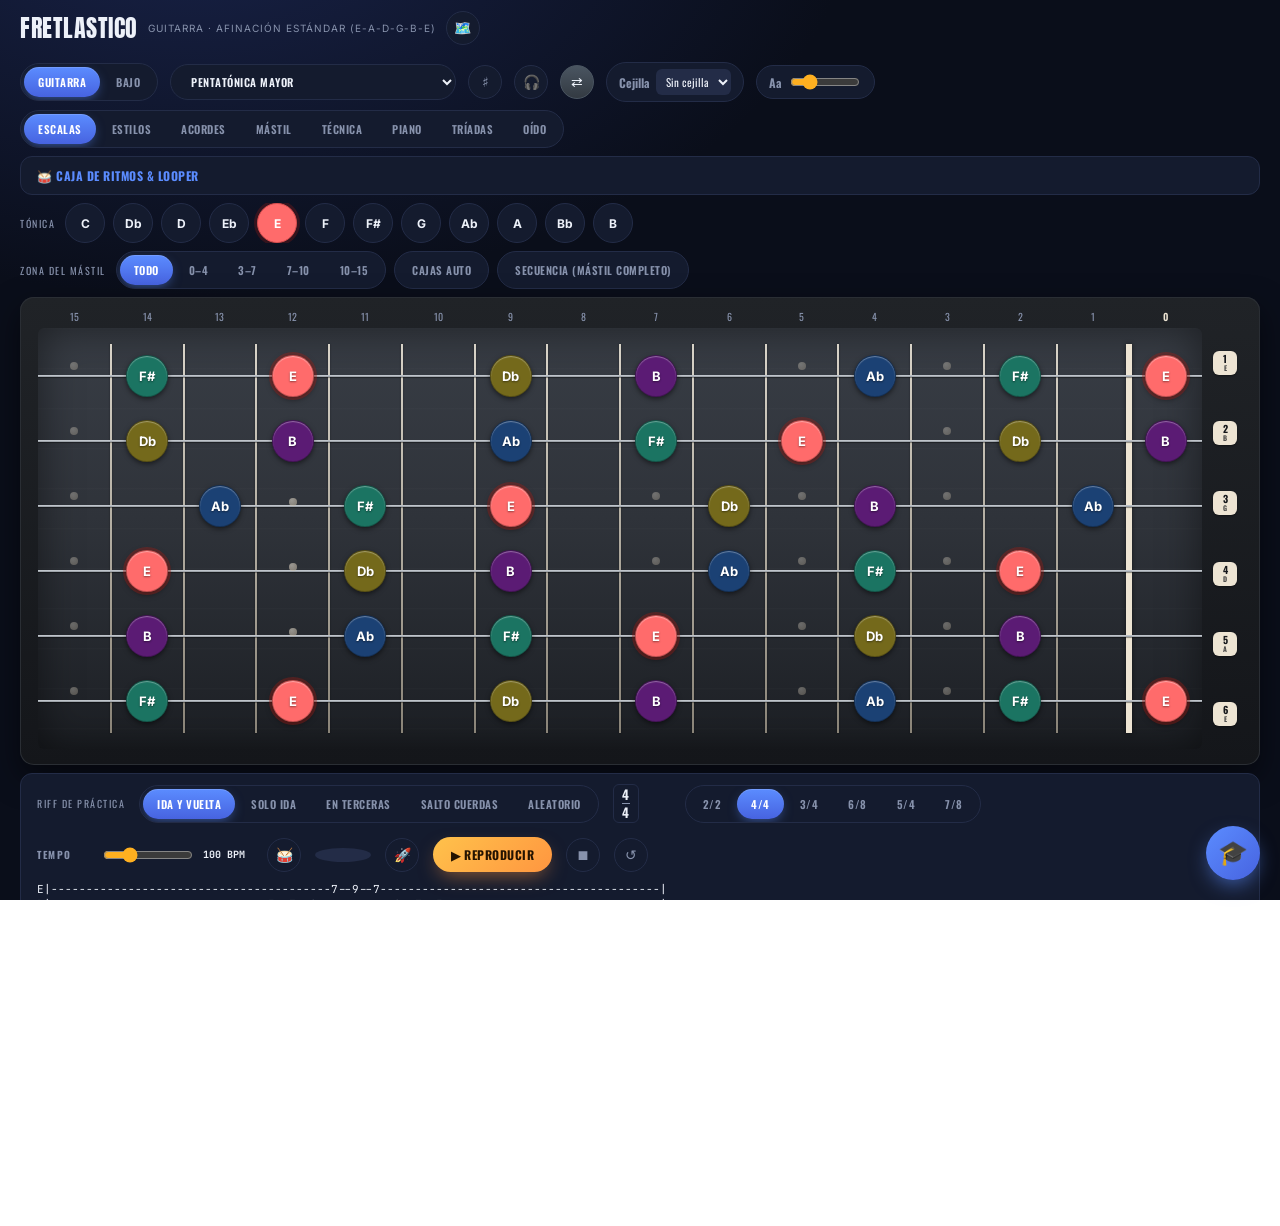
==== index.html @ 63165532 "Add files via upload" ====
<!DOCTYPE html>
<html lang="es">
<head>
<meta charset="UTF-8">
<script type="importmap">
{
  "imports": {
    "neural-amp-modeler-wasm/engine": "https://cdn.jsdelivr.net/npm/neural-amp-modeler-wasm@2.0.0/dist/engine/index.js"
  }
}
</script>
<meta name="viewport" content="width=device-width, initial-scale=1.0, maximum-scale=1, user-scalable=no">
<title>Fretlastico</title>
<link rel="preconnect" href="https://fonts.googleapis.com">
<link href="https://fonts.googleapis.com/css2?family=Oswald:wght@400;500;600;700&family=Inter:wght@400;500;600;700&family=JetBrains+Mono:wght@400;700&family=Noto+Music&family=Anton&display=swap" rel="stylesheet">
<style>
  :root{
    --bg: #0A0E1A;
    --bg-glow: radial-gradient(1200px 700px at 15% -10%, #182248 0%, #0A0E1A 55%);
    --wood-1: #2f333a;
    --wood-2: #383d45;
    --wood-3: #1c1f24;
    --fret-metal-a: #d8d3c8;
    --fret-metal-b: #8a8478;
    --bone: #ede4d3;
    --ink: #EDF1F9;
    --ink-secondary: #B7C0D8;
    --ink-dim: #8792AC;
    --ink-faint: #5B7099;
    --panel: #141B2E;
    --panel-2: #131A2B;
    --panel-edge: #232C47;
    --panel-edge-soft: #1F2844;
    --panel-border: #2A3450;
    --accent-root: #FF6B6B;
    --accent-root-dark: #D94F4F;
    --accent-play: #FFB020;
    --accent-blue: #5B8CFF;
    --accent-blue-dark: #4763E0;
    --accent-green: #5FCB8F;
    --accent-purple: #9B6BFF;
    --accent-teal: #2FD4B8;
    --accent-pink: #FF4FA3;
    --fs-scale: 1; /* control de tamaño de letra global, se ajusta con el mini-slider "Aa" */
  }

  *{ box-sizing: border-box; -webkit-tap-highlight-color: transparent; }

  html, body{ margin:0; padding:0; height:100%; background: var(--bg-glow); color: var(--ink);
    font-family: 'Inter', sans-serif; overflow-x: hidden; } /* red de seguridad: nada se sale de pantalla */

  body{ display:flex; flex-direction:column; height:100vh; padding: 10px 20px; gap: 8px; overflow-y:auto; }

  header{ display:flex; align-items:center; justify-content:space-between; gap: 16px; flex-wrap: wrap; min-width:0; }
  .brand{ display:flex; align-items:center; gap:10px; min-width:0; }
  .brand h1{ font-family:'Anton', 'Oswald', sans-serif; font-weight:400; font-size: calc(24px * var(--fs-scale)); letter-spacing: 0.5px;
    text-transform: uppercase; margin:0; }
  .brand span{ font-size: calc(10px * var(--fs-scale)); color: var(--ink-dim); letter-spacing: 1px; }

  .controls-row{ display:flex; align-items:center; gap: 12px; flex-wrap: wrap; min-width:0; }

  /* los grupos de pastillas (tónica, zona, patrón, estilo...) pueden tener más botones de los que
     caben en una pantalla de móvil estrecha: en vez de desbordar la página, se deslizan horizontalmente. */
  .pill-group{ display:flex; background: var(--panel); border: 1px solid var(--panel-edge);
    border-radius: 999px; padding: 3px; gap: 2px; min-width:0; max-width: 100%;
    overflow-x: auto; scrollbar-width: none; -webkit-overflow-scrolling: touch; }
  .pill-group::-webkit-scrollbar{ display:none; }
  .pill-group button{ font-family:'Oswald', sans-serif; font-weight: 600; font-size: calc(11px * var(--fs-scale)); letter-spacing: 0.5px;
    text-transform: uppercase; padding: 7px 14px; border-radius: 999px; border: none; background: transparent;
    color: var(--ink-dim); cursor: pointer; transition: background .15s, color .15s; white-space:nowrap; flex-shrink:0; }
  .pill-group button.active{ background: linear-gradient(180deg, var(--accent-blue), var(--accent-blue-dark)); color: #fff;
    box-shadow: 0 4px 12px -3px rgba(91,140,255,0.55), inset 0 1px 0 rgba(255,255,255,0.15); }

  select#scaleSelect{ font-family:'Oswald', sans-serif; font-weight: 600; font-size: calc(11px * var(--fs-scale)); letter-spacing: 0.5px;
    text-transform: uppercase; background: var(--panel); color: var(--ink); border: 1px solid var(--panel-edge);
    border-radius: 999px; padding: 8px 16px; cursor: pointer; max-width: 42vw; text-overflow:ellipsis; }

  select#pianoChordQualitySelect, select#pianoLooperQualitySelect{ font-family:'Oswald', sans-serif; font-weight: 600; font-size: calc(11px * var(--fs-scale));
    background: var(--panel) url("data:image/svg+xml;utf8,<svg xmlns='http://www.w3.org/2000/svg' viewBox='0 0 10 6'><path d='M0 0l5 6 5-6z' fill='%238792AC'/></svg>") no-repeat right 14px center;
    background-size: 9px 6px;
    color: var(--ink); border: 1px solid var(--panel-edge);
    border-radius: 999px; padding: 8px 30px 8px 16px; cursor: pointer; max-width: 40vw;
    appearance: none; -webkit-appearance: none; -moz-appearance: none; }

  .icon-btn{ width: 34px; height: 34px; border-radius: 50%; border: 1px solid var(--panel-edge);
    background: var(--panel); color: var(--ink-dim); display:flex; align-items:center; justify-content:center;
    cursor:pointer; font-size: calc(14px * var(--fs-scale)); flex-shrink:0; }
  .icon-btn.active{ color: var(--ink); border-color: #4a5561; background: linear-gradient(180deg, #4a5561, #333a42); }

  .font-size-ctrl{ display:flex; align-items:center; gap: 6px; background: var(--panel);
    border: 1px solid var(--panel-edge); border-radius: 999px; padding: 6px 12px; flex-shrink:0; }
  .font-size-ctrl span{ font-family:'Oswald', sans-serif; font-weight:700; font-size: 12px; color: var(--ink-dim); }
  .font-size-ctrl input[type=range]{ width: 70px; accent-color: var(--accent-play); }

  .capo-ctrl{ display:flex; align-items:center; gap: 6px; background: var(--panel);
    border: 1px solid var(--panel-edge); border-radius: 999px; padding: 6px 12px; flex-shrink:0; }
  .capo-ctrl .label{ font-family:'Oswald', sans-serif; font-weight:700; font-size: 12px; color: var(--ink-dim); }
  .capo-ctrl select{ background: var(--panel-edge); color: var(--ink); border:none; border-radius: 6px;
    padding: 4px 6px; font-size: calc(11px * var(--fs-scale)); font-family:'Oswald', sans-serif; }
  .capo-info{ background: rgba(224,184,74,0.1); border: 1px solid rgba(224,184,74,0.3); border-radius: 10px;
    padding: 8px 16px; margin: 0 auto 8px; max-width: 1200px; font-size: calc(12px * var(--fs-scale));
    color: var(--ink); text-align:center; }
  .capo-info b{ color: var(--accent-play); }

  .jam-summary{ display:flex; flex-wrap:wrap; align-items:center; justify-content:space-between; gap:10px;
    background: linear-gradient(135deg, rgba(224,184,74,0.14), rgba(171,30,22,0.08));
    border: 1px solid rgba(224,184,74,0.35); border-radius: 12px; padding: 12px 18px; }
  .jam-summary-text{ flex:1; min-width:220px; }
  .jam-summary-title{ font-family:'Oswald', sans-serif; font-weight:700; text-transform:uppercase;
    letter-spacing:1px; font-size: calc(11px * var(--fs-scale)); color: var(--ink-dim); margin-bottom:2px; }
  .jam-summary-main{ font-size: calc(15px * var(--fs-scale)); color: var(--ink); }
  .jam-summary-main b{ color: var(--accent-play); }
  .jam-summary-alt{ font-size: calc(11px * var(--fs-scale)); color: var(--ink-dim); margin-top:2px; }
  .jam-summary-note{ font-size: calc(10px * var(--fs-scale)); color: var(--ink-dim); font-style:italic; margin-top:3px; }
  .jam-summary-btn{ font-family:'Oswald', sans-serif; font-weight:600; font-size: calc(12px * var(--fs-scale));
    background: var(--accent-play); color:#241300; border:none; border-radius:999px; padding: 9px 18px;
    cursor:pointer; white-space:nowrap; }

  .fret-cell.behind-capo{ opacity: 0.22; filter: grayscale(0.6); }
  .fret-cell.behind-capo .note-circle{ pointer-events:none; }
  .fret-numbers div.capo-num{ color: var(--accent-play); font-weight:700; }

  .sub-row{ display:flex; align-items:center; gap: 8px; flex-wrap:wrap; min-width:0; }
  .sub-row .label{ font-family:'Oswald', sans-serif; font-size: calc(10px * var(--fs-scale)); letter-spacing: 1.5px;
    text-transform: uppercase; color: var(--ink-dim); margin-right: 2px; white-space:nowrap; flex-shrink:0; }

  .note-btn{ width: 40px; height: 40px; border-radius: 50%; border: 1px solid var(--panel-edge);
    background: var(--panel); color: var(--ink); font-family:'Inter', sans-serif; font-weight: 700;
    font-size: calc(12px * var(--fs-scale)); cursor: pointer; transition: transform .1s, box-shadow .15s; flex-shrink:0; }
  .note-btn:hover{ transform: translateY(-1px); }
  .note-btn.selected{ background: var(--accent-root); border-color: var(--accent-root-dark);
    box-shadow: 0 0 0 3px rgba(171,30,22,0.25); color: white; }

  #rootButtons{ display:flex; gap:8px; overflow-x:auto; scrollbar-width:none; -webkit-overflow-scrolling:touch;
    max-width: 100%; min-width:0; }
  #rootButtons::-webkit-scrollbar{ display:none; }

  .board-shell{ flex: none; width:100%; display:flex; align-items:stretch; justify-content:center;
    height: 52vh; min-height: 340px; max-height: 620px; min-width:0; }

  .piano-shell{ flex: none; width:100%; display:flex; flex-direction:column; gap:10px;
    height: 66vh; min-height: 540px; max-height: 780px; min-width:0; }

  .triad-shell{ flex: none; width:100%; display:flex; flex-direction:column; gap:12px; }
  .oido-shell{ flex: none; width:100%; display:flex; flex-direction:column; gap:12px; }
  #oidoAnswerGroup{ flex-wrap:wrap; }
  #oidoAnswerGroup button.correct{ background: var(--accent-green); color:#0A0E1A; border-color: var(--accent-green); }
  #oidoAnswerGroup button.wrong{ background: var(--accent-root); color:#fff; border-color: var(--accent-root-dark); }
  #oidoFeedback{ font-weight:700; color: var(--ink); }
  .triad-diagram-wrap{ display:flex; gap:20px; align-items:flex-start; flex-wrap:wrap; }
  .triad-diagram{ background: var(--panel); border:1px solid var(--panel-edge); border-radius:12px;
    padding:18px; width: 220px; max-width: 100%; }
  .triad-diagram.wide{ width: 100%; max-width: 640px; }
  .triad-diagram svg{ display:block; width:100%; height:auto; }
  .triad-info{ background: var(--panel); border:1px solid var(--panel-edge); border-radius:12px;
    padding:16px; min-width:200px; font-family:'Inter', sans-serif; font-size: calc(11.5px * var(--fs-scale));
    line-height:1.7; flex:1; }
  .triad-info b{ color: var(--accent-blue); }

  .triad-progression-cards{ display:flex; flex-wrap:wrap; gap: 26px; justify-content:center;
    align-items:flex-start; width:100%; margin-top:10px; }
  .chord-mini-card.triad-card{ flex: 0 1 auto; max-width: none; }

  .piano-controls-row{ display:flex; align-items:center; gap:14px; flex-wrap:wrap; }
  .piano-note-display{ font-family:'Oswald', sans-serif; font-weight:700;
    font-size: calc(16px * var(--fs-scale)); color: var(--accent-play); }
  .piano-font-status{ font-family:'Inter', sans-serif; font-size: calc(11px * var(--fs-scale)); color: var(--ink-dim); }
  .piano-font-status.ok{ color: #5FCB8F; }
  .piano-font-status.fallback{ color: var(--ink-dim); }
  .piano-clef-toggle{ margin-left:auto; }

  .staff-row{ display:flex; align-items:stretch; gap:12px; flex: 0 0 280px; height:280px; }
  .staff-wrap{ flex: 0 0 80%; width:80%; min-width:0; background: #e2d5b0; border-radius: 12px; padding: 8px 16px;
    box-shadow: 0 8px 20px rgba(0,0,0,0.35); box-sizing:border-box; }
  .staff-wrap svg{ display:block; width:100%; height:100%; overflow: visible; }
  .piano-big-note{ flex: 0 0 20%; width:20%; display:flex; align-items:center; justify-content:center;
    background: var(--panel); border: 1px solid var(--panel-edge); border-radius: 12px;
    font-family:'Oswald', sans-serif; font-weight:700; color: var(--accent-play);
    font-size: calc(40px * var(--fs-scale)); letter-spacing: 1px; text-align:center; line-height:1.1;
    box-sizing:border-box; }

  .piano-keyboard-wrap{ flex:1; min-height: 140px; overflow-x:auto; overflow-y:hidden;
    background: linear-gradient(180deg, #202327, #14161a); border-radius: 12px; padding: 10px;
    box-shadow: 0 12px 30px rgba(0,0,0,0.5); }
  .piano-keyboard{ position:relative; height:100%; display:flex; width:100%; min-width: 100%; }
  .piano-key-white{ position:relative; flex: 1 1 0; min-width: 15px; height:100%;
    background: linear-gradient(180deg, #fdfdfb, #e9e7de); border: 1px solid #24211c;
    border-radius: 0 0 5px 5px; cursor:pointer; display:flex; align-items:flex-end; justify-content:center;
    padding-bottom: 8px; font-family:'Oswald', sans-serif; font-size: 10px; color:#8a8578; }
  .piano-key-white:hover{ background: linear-gradient(180deg, #fff, #f0efe6); }
  .piano-key-white.active{ background: linear-gradient(180deg, #FFB020, #CC8A10); color:#241300; }
  .piano-key-white.middle-c{ background: linear-gradient(180deg, #fdfdfb, #e5c98a); }
  .piano-key-white.middle-c.active{ background: linear-gradient(180deg, #FFB020, #CC8A10); }
  .piano-key-black{ position:absolute; top:0; width: 1.4%; height:62%; z-index:2;
    background: linear-gradient(180deg, #2a2a2a, #060606); border: 1px solid #000;
    border-radius: 0 0 4px 4px; cursor:pointer; }
  .piano-key-black:hover{ background: linear-gradient(180deg, #3a3a3a, #161616); }
  .piano-key-black.active{ background: linear-gradient(180deg, #FFB020, #CC8A10); }
  .piano-key-white.c-label::after{ content: attr(data-label); }

  .board-frame{ background: linear-gradient(180deg, #202327, #14161a); border-radius: 14px;
    padding: 12px 18px 16px 18px; box-shadow: 0 12px 30px rgba(0,0,0,0.5), inset 0 0 0 1px #2a2e34;
    width: 100%; min-width:0; display:flex; flex-direction:column; }

  .fret-numbers{ display:grid; gap: 0; margin-bottom: 4px; min-width:0; }
  .fret-numbers div{ text-align:center; font-family:'Oswald', sans-serif; font-size: calc(10px * var(--fs-scale)); color: var(--ink-dim); }
  .fret-numbers div.nut-num{ color: var(--bone); font-weight: 600; }

  .board-body{ flex: 1; display:flex; gap: 6px; min-height: 160px; min-width:0; }

  .fretboard{ position: relative; flex: 1; display:grid; border-radius: 6px; overflow: hidden; min-width:0;
    padding: 16px 0; background: repeating-linear-gradient(180deg, rgba(255,255,255,0.02) 0px, transparent 2px, transparent 40px),
      linear-gradient(180deg, var(--wood-2), var(--wood-1) 45%, var(--wood-3));
    box-shadow: inset 0 0 40px rgba(0,0,0,0.5); background-clip: padding-box; }

  .fret-lines{ position:absolute; inset: 16px 0; pointer-events:none; z-index:0; }
  .fret-wire{ position:absolute; top:0; bottom:0; width:2px; transform:translateX(-50%);
    background: linear-gradient(180deg, var(--fret-metal-a), var(--fret-metal-b)); box-shadow: 0 0 2px rgba(0,0,0,0.4); }
  .fret-wire.nut-wire{ width:6px; background: var(--bone); box-shadow: 0 0 4px rgba(0,0,0,0.5); }
  .fret-wire.capo-wire{ width:8px; background: var(--accent-play); box-shadow: 0 0 8px rgba(224,184,74,0.8); }

  .string-row{ position: relative; display:grid; grid-column: 1 / -1; align-items:center; z-index:1; }

  .string-line{ position:absolute; left:0; right:0; top:50%; height: 2px;
    background: linear-gradient(180deg, #cfd4da, #8f959c); transform: translateY(-50%);
    box-shadow: 0 1px 1px rgba(0,0,0,0.4); pointer-events:none; }

  .string-labels{ width: 34px; display:flex; flex-direction:column; }
  .string-label{ flex:1; display:flex; align-items:center; justify-content:center; }
  .string-label .badge{ font-family:'Oswald', sans-serif;
    font-weight:700; font-size: calc(8px * var(--fs-scale)); color: #14161a; background: var(--bone); width: 24px; height:24px;
    border-radius:6px; display:flex; flex-direction:column; align-items:center; justify-content:center;
    line-height: 1; gap: 1px; box-shadow: 0 1px 2px rgba(0,0,0,0.4); }
  .string-label .snum{ font-size: calc(10px * var(--fs-scale)); }
  .string-label .sletter{ font-size: calc(7px * var(--fs-scale)); opacity: 0.75; }

  .fret-cell{ position: relative; display:flex; align-items:center; justify-content:center; min-width: 0; z-index:1; }
  .fretboard.quiz-mode .fret-cell{ cursor: pointer; }

  .inlay{ position:absolute; bottom: 6px; width: 8px; height:8px; border-radius:50%;
    background: radial-gradient(circle at 35% 30%, #e9e2d4, #b9ac95); opacity: 0.35; z-index:0; }
  .inlay.double-a{ bottom: 60%; }
  .inlay.double-b{ bottom: 12%; }

  .note-circle{ width: 66%; aspect-ratio: 1/1; max-width: 42px; border-radius: 50%; display:flex;
    align-items:center; justify-content:center; font-weight: 700; font-size: clamp(calc(9px * var(--fs-scale)), 1.1vw, calc(13px * var(--fs-scale)));
    color: #fff; text-shadow: 0 1px 2px rgba(0,0,0,0.45);
    box-shadow: 0 2px 5px rgba(0,0,0,0.5), inset 0 1px 1px rgba(255,255,255,0.35);
    border: 1.5px solid rgba(0,0,0,0.25); z-index: 2; transition: transform .12s, box-shadow .12s; }
  .note-circle.is-root{ box-shadow: 0 0 0 3px rgba(171,30,22,0.35), 0 2px 6px rgba(0,0,0,0.55),
    inset 0 1px 1px rgba(255,255,255,0.4); }
  .note-circle.playing{ transform: scale(1.35); box-shadow: 0 0 0 4px rgba(224,184,74,0.55), 0 0 18px 4px rgba(224,184,74,0.6); }
  .note-circle.playing.muted{ transform: scale(1.12); box-shadow: 0 0 0 4px rgba(154,160,168,0.55), 0 0 8px 2px rgba(154,160,168,0.5); }
  .note-circle.playing.accent{ transform: scale(1.5); box-shadow: 0 0 0 5px rgba(224,184,74,0.85), 0 0 26px 6px rgba(224,184,74,0.85); }
  .note-circle.mode-flash{ animation: modeFlash 1.1s ease-out 2; }
  @keyframes modeFlash{
    0%   { transform: scale(1.5); box-shadow: 0 0 0 6px rgba(63,174,235,0.9), 0 0 28px 8px rgba(63,174,235,0.85); }
    100% { transform: scale(1); box-shadow: none; }
  }

  .riff-panel{ display:flex; flex-direction:column; gap: 10px; background: var(--panel);
    border: 1px solid var(--panel-edge); border-radius: 12px; padding: 10px 16px; min-width:0; }
  .riff-controls-row{ display:flex; align-items:center; gap: 14px; flex-wrap:wrap; min-width:0; }
  .riff-panel .riff-label{ font-family:'Oswald', sans-serif; font-size: calc(10px * var(--fs-scale)); letter-spacing: 1.5px;
    text-transform: uppercase; color: var(--ink-dim); white-space:nowrap; }
  .riff-panel pre{ margin:0; font-size: calc(11px * var(--fs-scale)); line-height: 1.35; color: var(--ink); width: 100%;
    font-family: 'JetBrains Mono', monospace;
    overflow-x:auto; white-space:pre; -webkit-overflow-scrolling:touch; }
  .play-btn{ font-family:'Oswald', sans-serif; font-weight: 700; font-size: calc(12px * var(--fs-scale)); letter-spacing: 0.5px;
    text-transform:uppercase; background: linear-gradient(135deg, #FFC24B, #FF9640); color:#241300;
    border:none; border-radius: 999px; padding: 9px 18px; cursor:pointer; white-space:nowrap;
    box-shadow: 0 8px 20px -6px rgba(255,150,64,0.55); transition: transform .1s, box-shadow .15s; }
  .play-btn:hover{ transform: translateY(-1px); box-shadow: 0 10px 24px -6px rgba(255,150,64,0.7); }
  .play-btn:disabled{ opacity:1; background: var(--panel-edge); color: var(--ink-dim); cursor:default; box-shadow:none; }

  .finger-line{ font-size: calc(10px * var(--fs-scale)); color: var(--ink-dim); letter-spacing: 0.5px; padding: 0 4px; }
  .finger-line b{ color: var(--ink); }

  .tempo-ctrl{ display:flex; align-items:center; gap: 8px; min-width:0; flex-shrink:0; }
  .tempo-ctrl input[type=range]{ width: 90px; accent-color: var(--accent-play); }
  .tempo-ctrl span{ font-family:'JetBrains Mono', monospace; font-weight:700; font-size: calc(10px * var(--fs-scale)); color: var(--ink); white-space:nowrap; min-width: 56px; }
  .metro-dot{ width:14px; height:14px; min-width:14px; max-width:14px; min-height:14px; max-height:14px;
    border-radius:50%; background: var(--panel-edge);
    display:inline-block; box-sizing:border-box; margin: 0 6px;
    flex-grow:0; flex-shrink:0; flex-basis:14px; align-self:center; vertical-align:middle;
    transition: background .05s, box-shadow .05s; }
  .metro-dot.beat{ background: var(--accent-play); box-shadow: 0 0 6px 2px rgba(224,184,74,0.7); }
  .metro-dot.accent{ background: var(--accent-root); box-shadow: 0 0 8px 3px rgba(171,30,22,0.8); }

  .metro-advanced{ background: var(--panel); border: 1px solid var(--panel-edge); border-radius: 12px;
    padding: 10px 14px; }
  .swing-ctrl{ display:flex; align-items:center; gap:6px; }
  .swing-ctrl input[type=range]{ width:70px; }
  .swing-ctrl span#swingLabel{ font-size: calc(11px * var(--fs-scale)); color: var(--ink-dim); min-width:32px; }
  .btn-compas{ font-family:'Oswald', sans-serif; font-weight:600; font-size: calc(12px * var(--fs-scale));
    background: var(--panel-edge); color: var(--ink); border: 1px solid transparent; border-radius: 999px;
    padding: 7px 14px; cursor:pointer; white-space:nowrap; transition: background .15s, color .15s; }
  .btn-compas:hover{ background: rgba(224,184,74,0.18); }
  .btn-compas.active{ background: var(--accent-play); color:#241300; }

  .timesig-ctrl{ display:flex; align-items:center; gap:8px; }
  .timesig-badge{ display:flex; flex-direction:column; align-items:center; justify-content:center;
    font-family:'Oswald', sans-serif; font-weight:700; line-height:1; color: var(--ink);
    background: var(--panel); border: 1px solid var(--panel-edge); border-radius:6px;
    padding: 3px 8px; font-size: calc(13px * var(--fs-scale)); min-width: 26px; }
  .timesig-line{ width:100%; height:1px; background: var(--ink-dim); margin: 2px 0; }
  .timesig-pos{ font-family:'JetBrains Mono', monospace; font-size: calc(11px * var(--fs-scale));
    color: var(--accent-play); min-width: 30px; }

  .compas-wheel{ display:flex; flex-wrap:wrap; gap: 6px; justify-content:center;
    background: var(--panel); border: 1px solid var(--panel-edge); border-radius: 12px; padding: 10px 14px; }
  .compas-beat{ width: 26px; height: 26px; border-radius:50%; display:flex; align-items:center; justify-content:center;
    background: var(--panel-edge); color: var(--ink-dim); font-family:'JetBrains Mono', monospace;
    font-size: calc(10px * var(--fs-scale)); flex-shrink:0; transition: background .05s, transform .05s; }
  .compas-beat.strong{ font-weight:700; color: var(--ink); box-shadow: inset 0 0 0 2px var(--accent-root); }
  .compas-beat.lit{ background: var(--accent-play); color:#241300; transform: scale(1.25); }
  .compas-beat.lit.strong{ background: var(--accent-root); color:#fff; }
  .compas-beat.sub-lit{ background: rgba(224,184,74,0.35); transform: scale(1.1); }

  .finger-badge{ position:absolute; bottom:-3px; right:-3px; width:13px; height:13px; border-radius:50%;
    background: var(--bg); color: var(--ink); font-size: calc(8px * var(--fs-scale)); font-weight:700; display:flex;
    align-items:center; justify-content:center; box-shadow: 0 0 0 1px var(--panel-edge); z-index:3; }

  .quiz-panel{ display:flex; align-items:center; gap: 12px; background: var(--panel);
    border: 1px solid #4a3d1a; border-radius: 12px; padding: 10px 16px; flex-wrap:wrap; min-width:0; }
  .quiz-panel .riff-label{ font-family:'Oswald', sans-serif; font-size: calc(10px * var(--fs-scale)); letter-spacing: 1.5px;
    text-transform: uppercase; color: var(--accent-play); white-space:nowrap; }
  #quizStatus{ font-size: calc(11px * var(--fs-scale)); color: var(--ink); }

  .quiz-dot{ width: 34%; aspect-ratio:1/1; max-width:20px; border-radius:50%;
    background: rgba(255,255,255,0.14); border: 1.5px dashed rgba(255,255,255,0.35);
    transition: transform .15s; z-index:2; }
  .fret-cell.quiz-correct{ background: rgba(63,174,92,0.35); }
  .fret-cell.quiz-wrong{ background: rgba(171,30,22,0.35); }

  footer{ display:flex; justify-content: space-between; align-items:center; font-size: calc(9px * var(--fs-scale));
    color: var(--ink-dim); letter-spacing: 0.5px; }
  footer .legend{ display:flex; align-items:center; gap: 6px; }
  footer .dot-legend{ width: 9px; height:9px; border-radius:50%; background: var(--accent-root); display:inline-block; }

  .theory-section{ background: var(--panel); border: 1px solid var(--panel-edge); border-radius: 12px;
    padding: 10px 16px; font-size: calc(11px * var(--fs-scale)); }
  .theory-section summary{ cursor:pointer; font-family:'Oswald', sans-serif; font-weight:700;
    font-size: calc(12px * var(--fs-scale)); letter-spacing: 0.5px; text-transform: uppercase; color: var(--accent-blue); list-style: none; }
  .theory-section summary::-webkit-details-marker{ display:none; }
  .theory-section[open] summary{ color: var(--accent-blue); margin-bottom: 8px; }
  .theory-body{ display:flex; flex-direction:column; gap: 8px; }
  .theory-note{ margin:0; font-size: calc(10.5px * var(--fs-scale)); line-height:1.5; color: var(--ink-dim); }
  .theory-note b{ color: var(--ink); }
  .theory-note-small{ font-size: calc(9.5px * var(--fs-scale)); }
  .theory-table-wrap{ overflow-x:auto; -webkit-overflow-scrolling:touch; }
  .theory-table{ border-collapse: collapse; width: 100%; min-width: 480px; font-size: calc(10.5px * var(--fs-scale)); }

  .drum-controls-row{ display:flex; align-items:center; gap:14px; flex-wrap:wrap; }
  .drum-mini-btn{ font-family:'Oswald', sans-serif; font-weight:600; font-size: calc(11px * var(--fs-scale));
    background: var(--panel); color: var(--ink); border: 1px solid var(--panel-edge);
    border-radius: 999px; padding: 8px 16px; cursor:pointer; white-space:nowrap; }
  .drum-mini-btn:hover{ border-color: var(--accent-play); }
  .drum-mini-btn.active{ background: var(--accent-play); color:#241300; border-color: var(--accent-play); }
  .drum-volume-ctrl{ display:flex; align-items:center; gap:6px; }
  .drum-volume-ctrl input[type=range]{ width:80px; accent-color: var(--accent-play); }
  .drum-volume-ctrl span{ font-family:'JetBrains Mono', monospace; font-weight:700;
    font-size: calc(10px * var(--fs-scale)); color: var(--ink); white-space:nowrap; min-width: 48px; }
  .drum-note{ font-size: calc(9.5px * var(--fs-scale)); color: var(--ink-dim); font-style:italic; }
  .drum-step-grid{ display:flex; flex-direction:column; gap:4px; margin-top:10px; }
  .drum-row{ display:flex; align-items:center; gap:8px; }
  .drum-mute-btn{ flex: 0 0 22px; width:22px; height:22px; border-radius:50%; border:1px solid var(--panel-edge);
    background: var(--panel); font-size: 11px; cursor:pointer; display:flex; align-items:center; justify-content:center; padding:0; }
  .drum-mute-btn.active{ background: var(--accent-root); border-color: var(--accent-root-dark); }
  .drum-row-label{ flex: 0 0 90px; font-family:'Oswald', sans-serif; font-size: calc(10px * var(--fs-scale));
    color: var(--ink-dim); text-align:right; }
  .drum-row-cells{ flex:1; display:grid; grid-template-columns: repeat(16, 1fr); gap: 3px; min-width:0; }
  .drum-step-cell{ height: 18px; border-radius: 3px; background: var(--bg); border: 1px solid var(--panel-edge); cursor:pointer; }
  .drum-step-cell.beat-start{ border-left: 2px solid var(--ink-dim); }
  .drum-step-cell.on{ background: var(--panel-edge); }
  .drum-step-cell.on.accent{ background: var(--accent-root); }
  .drum-step-cell.current{ background: var(--accent-play); box-shadow: 0 0 6px 1px rgba(224,184,74,0.7); }

  .drum-looper-row{ background: var(--panel-2); border:1px solid var(--panel-edge); border-radius:12px;
    padding:12px 16px; margin-top:12px; display:flex; flex-direction:column; gap:10px; }
  .drum-looper-header{ display:flex; align-items:center; gap:14px; flex-wrap:wrap; }
  .drum-looper-title{ font-family:'Oswald', sans-serif; font-weight:700; font-size: calc(12px * var(--fs-scale));
    color: var(--accent-blue); text-transform:uppercase; letter-spacing:0.5px; }
  .drum-looper-build{ display:flex; align-items:center; gap:10px; flex-wrap:wrap; }
  .drum-looper-preset-row{ display:flex; align-items:center; gap:10px; flex-wrap:wrap;
    background: var(--panel); border:1px solid var(--panel-edge); border-radius:10px; padding:8px 12px; }
  .drum-looper-preset-row .label{ font-family:'Oswald', sans-serif; font-size: calc(10px * var(--fs-scale));
    color: var(--ink-dim); text-transform:uppercase; letter-spacing:0.5px; }
  .drum-looper-list{ display:flex; flex-wrap:wrap; gap:8px; }
  .drum-looper-chip{ background: var(--panel); border:1px solid var(--panel-edge); border-radius:999px;
    padding:6px 12px; font-family:'Oswald', sans-serif; font-size: calc(10.5px * var(--fs-scale));
    color: var(--ink); display:flex; align-items:center; gap:6px; }
  .drum-looper-chip button{ background:none; border:none; color: var(--ink-dim); cursor:pointer; font-size:13px; padding:0; }
  .drum-looper-bars-btn{ background: var(--panel-2); border:1px solid var(--panel-edge); border-radius:999px;
    padding:2px 8px; font-family:'JetBrains Mono', monospace; font-weight:700; color: var(--accent-blue); font-size:11px; }
  .drum-looper-chip.current-chord{ border-color: var(--accent-play); box-shadow: 0 0 6px 1px rgba(255,176,32,0.4); }

  .drum-eq-section{ margin-top: 14px; background: var(--panel-2); border:1px solid var(--panel-edge); border-radius:12px; padding: 10px 16px; }
  .drum-eq-section summary{ cursor:pointer; font-family:'Oswald', sans-serif; font-weight:700;
    font-size: calc(11px * var(--fs-scale)); color: var(--accent-blue); list-style:none; text-transform:uppercase; letter-spacing:0.5px; }
  .drum-eq-section summary::-webkit-details-marker{ display:none; }
  .drum-eq-row{ display:flex; gap:22px; flex-wrap:wrap; margin-top:10px; }
  .drum-eq-ctrl{ display:flex; align-items:center; gap:8px; }
  .drum-eq-ctrl input[type=range]{ width:90px; accent-color: var(--accent-blue); }
  .drum-eq-ctrl span{ font-family:'JetBrains Mono', monospace; font-weight:700; font-size: calc(10px * var(--fs-scale)); color: var(--ink); min-width:32px; }
  .drum-step-cell.on.current{ background: var(--accent-root); box-shadow: 0 0 8px 2px rgba(171,30,22,0.7); }
  .drum-step-cell.fill-active{ box-shadow: 0 0 10px 3px rgba(224,184,74,0.9); }

  .theory-table th, .theory-table td{ text-align:left; padding: 5px 8px; border-bottom: 1px solid var(--panel-edge);
    white-space:nowrap; }
  .theory-table th{ color: var(--ink-dim); font-family:'Oswald', sans-serif; font-weight:600;
    text-transform:uppercase; font-size: calc(9px * var(--fs-scale)); letter-spacing: 0.5px; }
  .theory-table td{ color: var(--ink); }
  .theory-table tr.highlight td{ background: rgba(224,184,74,0.12); }
  .theory-table tr.highlight td:first-child{ color: var(--accent-play); font-weight:700; }
  .theory-progression{ margin:0; font-size: calc(11px * var(--fs-scale)); color: var(--ink); }
  .theory-progression b{ color: var(--accent-play); }

  .circle-widget{ display:flex; align-items:center; gap: 24px; flex-wrap:wrap; justify-content:center; }
  .circle-wheel{ position:relative; width: min(320px, 80vw); aspect-ratio:1/1; flex-shrink:0; }
  .circle-wheel::before{ content:''; position:absolute; inset:8%; border-radius:50%;
    border: 1px dashed var(--panel-edge); }
  .circle-node{ position:absolute; width: 58px; height:58px; margin-left:-29px; margin-top:-29px;
    border-radius:50%; background: var(--panel); border: 2px solid var(--panel-edge);
    display:flex; flex-direction:column; align-items:center; justify-content:center; cursor:pointer;
    transition: transform .15s, border-color .15s, background .15s; z-index:1; }
  .circle-node:hover{ transform: scale(1.08); }
  .circle-node .cn-major{ font-family:'Oswald', sans-serif; font-weight:700;
    font-size: calc(13px * var(--fs-scale)); color: var(--ink); line-height:1; }
  .circle-node .cn-minor{ font-size: calc(9px * var(--fs-scale)); color: var(--ink-dim); line-height:1.3; }
  .circle-node.selected{ border-color: var(--accent-play); background: rgba(224,184,74,0.15);
    box-shadow: 0 0 16px 2px rgba(224,184,74,0.4); }
  .circle-node.neighbor{ border-color: rgba(224,184,74,0.5); }
  .circle-info{ flex:1; min-width: 220px; display:flex; flex-direction:column; gap:8px; }
  .circle-info-name{ font-family:'Oswald', sans-serif; font-weight:700;
    font-size: calc(20px * var(--fs-scale)); color: var(--ink); }
  .circle-info-row{ font-size: calc(12px * var(--fs-scale)); color: var(--ink-dim); }
  .circle-info-row b{ color: var(--ink); }

  .chord-panel{ flex: none; width:100%; display:flex; align-items:stretch; justify-content:center; gap: 28px;
    background: var(--panel); border: 1px solid var(--panel-edge); border-radius: 14px;
    padding: 20px; flex-wrap:wrap; min-width:0;
    height: 48vh; min-height: 320px; max-height: 600px; }
  .chord-diagram-wrap{ flex: 1 1 auto; display:flex; align-items:center; justify-content:center;
    min-width: 160px; min-height: 0; max-width: 100%; max-height: 100%; overflow:hidden; }
  .chord-diagram-wrap svg{ display:block; width: min(100%, 380px); height: auto;
    max-height: min(42vh, 440px); aspect-ratio: 160 / 190; }
  .chord-info{ display:flex; flex-direction:column; align-items:flex-start; gap: 10px; min-width: 140px; align-self:center; }
  .chord-info-name{ font-family:'Oswald', sans-serif; font-weight:700; font-size: calc(22px * var(--fs-scale)); letter-spacing: 1px; color: var(--ink); }
  .chord-info-tones{ font-size: calc(12px * var(--fs-scale)); color: var(--ink-dim); letter-spacing: 0.5px; line-height: 1.6; }
  .chord-info-tones b{ color: var(--ink); }

  .prog-sequence{ display:flex; align-items:center; gap: 10px; background: var(--panel);
    border: 1px solid var(--panel-edge); border-radius: 12px; padding: 10px 16px; flex-wrap:wrap; min-width:0; }
  .prog-chips{ display:flex; align-items:center; gap: 6px; flex-wrap:wrap; min-height: 26px; flex:1; min-width: 100px; }
  .prog-chip{ display:flex; align-items:center; gap:4px; background: var(--panel-edge); border-radius: 999px;
    padding: 4px 10px; font-family:'Oswald', sans-serif; font-weight:600; font-size: calc(11px * var(--fs-scale));
    color: var(--ink); white-space:nowrap; }
  .prog-chip.current{ background: var(--accent-play); color: #241300; }
  .prog-chip .prog-chip-arrow{ color: var(--ink-dim); margin-left:2px; }
  .prog-empty-hint{ font-size: calc(11px * var(--fs-scale)); color: var(--ink-dim); }

  .prog-chords-panel{ overflow-y:auto; align-items:flex-start; height:auto; min-height: 320px; max-height: 74vh; }
  .prog-chords-row{ display:flex; flex-wrap:wrap; gap: 26px; justify-content:center; align-items:flex-start;
    width:100%; }
  .chord-mini-card{ display:flex; flex-direction:column; align-items:center; gap: 8px;
    padding: 14px; border-radius: 12px; border: 2px solid transparent; flex: 0 1 260px; max-width: 300px;
    cursor:pointer; transition: border-color .15s, background .15s; }
  .chord-mini-card:hover{ background: rgba(255,255,255,0.03); }
  .chord-mini-card .chord-mini-diagram{ width: 100%; }
  .chord-mini-card .chord-mini-diagram svg{ display:block; width:100%; height:auto; aspect-ratio: 160/190; }
  .chord-mini-card .chord-mini-label{ font-family:'Oswald', sans-serif; font-weight:700;
    font-size: calc(18px * var(--fs-scale)); color: var(--ink); text-align:center; }
  .chord-mini-card .chord-mini-roman{ font-size: calc(13px * var(--fs-scale)); color: var(--ink-dim);
    text-align:center; letter-spacing: 0.5px; }
  .chord-mini-card .chord-mini-scale{ font-size: calc(11px * var(--fs-scale)); color: var(--accent-play);
    text-align:center; }
  .chord-mini-card .chord-mini-gobtn{ font-family:'Oswald', sans-serif; font-weight:600;
    font-size: calc(10px * var(--fs-scale)); text-transform:uppercase; letter-spacing:0.5px;
    background: var(--panel-edge); color: var(--ink); border:none; border-radius:999px;
    padding: 5px 12px; cursor:pointer; }
  .chord-mini-card .chord-mini-gobtn:hover{ background: var(--accent-play); color:#241300; }
  .chord-mini-card.current{ border-color: var(--accent-play);
    background: rgba(224,184,74,0.12); box-shadow: 0 0 18px 2px rgba(224,184,74,0.35); }

  /* Ajustes para móvil (pantalla estrecha, no solo tablet): controles más compactos para que quepa
     todo, y todo lo que no quepa se desliza en horizontal (ver .pill-group) en vez de desbordar. */
  @media (max-width: 640px){
    body{ padding: 8px 10px; gap: 6px; }
    .brand h1{ font-size: calc(16px * var(--fs-scale)); }
    .brand span{ font-size: calc(8px * var(--fs-scale)); }
    .icon-btn{ width: 30px; height: 30px; font-size: calc(12px * var(--fs-scale)); }
    .note-btn{ width: 34px; height: 34px; font-size: calc(10px * var(--fs-scale)); }
    select#scaleSelect{ max-width: 38vw; font-size: calc(10px * var(--fs-scale)); padding: 7px 10px; }
    .pill-group button{ padding: 6px 10px; font-size: calc(10px * var(--fs-scale)); }
    .board-shell{ height: 40vh; min-height: 220px; max-height: 420px; }
    .board-frame{ padding: 8px 8px 10px 8px; }
    .string-labels{ width: 26px; }
    .string-label .badge{ width: 19px; height: 19px; }
    .string-label .snum{ font-size: calc(8px * var(--fs-scale)); }
    .string-label .sletter{ font-size: calc(6px * var(--fs-scale)); }
    .note-circle{ max-width: 30px; }
    .finger-badge{ width: 11px; height: 11px; font-size: calc(7px * var(--fs-scale)); }
    .staff-row{ flex-direction: column; flex: 0 0 auto; height: auto; gap: 8px; }
    .staff-wrap{ width: 100%; flex: 0 0 auto; height: 46vh; min-height: 260px; max-height: 380px; }
    .piano-big-note{ width: 100%; flex: 0 0 auto; height: auto; min-height: 46px;
      font-size: calc(28px * var(--fs-scale)); padding: 8px; }
    .piano-key-white{ flex: 0 0 22px; min-width: 22px; width: 22px; }
    .piano-keyboard{ width: max-content; min-width: 100%; }
    .tempo-ctrl input[type=range]{ width: 60px; }
    .font-size-ctrl input[type=range]{ width: 46px; }
    .font-size-ctrl{ padding: 5px 8px; }
    .tempo-ctrl span{ font-size: calc(9px * var(--fs-scale)); min-width: 44px; }
    .riff-panel pre{ font-size: calc(9px * var(--fs-scale)); }
    footer{ font-size: calc(8px * var(--fs-scale)); }
    .chord-panel{ gap: 14px; padding: 14px; height: 40vh; min-height: 220px; max-height: 420px; }
    .prog-chords-panel{ height:auto; min-height: 220px; max-height: 70vh; }
    .chord-info-name{ font-size: calc(18px * var(--fs-scale)); }
    .chord-mini-card:not(.triad-card){ flex-basis: 150px; max-width: 170px; padding: 8px; gap: 4px; }
    .chord-mini-card .chord-mini-label{ font-size: calc(13px * var(--fs-scale)); }
    .chord-mini-card .chord-mini-roman{ font-size: calc(10px * var(--fs-scale)); }
    .drum-row-label{ flex: 0 0 58px; font-size: calc(8px * var(--fs-scale)); }
    .drum-step-cell{ height: 14px; }
    .drum-step-grid{ overflow-x: auto; }
    .drum-row-cells{ min-width: 340px; }
    .drum-controls-row{ gap: 8px; }
    .drum-note{ display: none; }
    .ft-panel{ width: 94vw; right: 3vw; left: 3vw; bottom: 8px; max-height: 78vh; }
  }

  #fretTeacherFab{ position: fixed; bottom: 20px; right: 20px; z-index: 500; width: 54px; height: 54px;
    border-radius: 50%; border: none; background: linear-gradient(135deg, var(--accent-blue), var(--accent-blue-dark));
    color: #fff; font-size: 24px; cursor: pointer; box-shadow: 0 8px 20px -4px rgba(91,140,255,0.6);
    display:flex; align-items:center; justify-content:center; }
  #fretTeacherFab:hover{ transform: scale(1.06); }

  .ft-panel{ position: fixed; right: 20px; bottom: 84px; width: 420px; max-width: 92vw; max-height: 72vh;
    background: var(--panel); border: 1px solid var(--panel-edge); border-radius: 16px; z-index: 500;
    display:flex; flex-direction:column; box-shadow: 0 20px 50px -10px rgba(0,0,0,0.6); overflow:hidden; }
  .ft-header{ display:flex; align-items:center; justify-content:space-between; padding: 12px 16px;
    background: var(--panel-2); border-bottom: 1px solid var(--panel-edge); flex: 0 0 auto; }
  .ft-title{ font-family:'Oswald', sans-serif; font-weight:700; font-size: calc(14px * var(--fs-scale));
    color: var(--accent-blue); text-transform:uppercase; letter-spacing:0.5px; }
  .ft-search-row{ display:flex; gap:8px; padding: 12px 16px 8px; flex: 0 0 auto; }
  .ft-search-row input{ flex:1; min-width:0; background: var(--bg); border:1px solid var(--panel-edge);
    border-radius:8px; padding:8px 12px; color: var(--ink); font-family:'Inter', sans-serif; font-size: calc(12px * var(--fs-scale)); }
  .ft-backing-label{ padding: 2px 16px 0; color: var(--ink-dim); flex: 0 0 auto; }
  #ftBackingResult{ margin: 0 16px 8px; border-color: var(--accent-play); flex: 0 0 auto; }
  .ft-manual-row{ display:flex; align-items:center; gap:8px; flex-wrap:wrap; margin-top:8px; }
  .ft-manual-row .pill-group button{ padding:5px 9px; font-size: calc(9.5px * var(--fs-scale)); }
  .ft-action-btn + .ft-action-btn{ margin-left:8px; }
  .ft-quick-row{ display:flex; flex-wrap:wrap; gap:6px; padding: 4px 16px 10px; flex: 0 0 auto; }
  .ft-quick-btn{ background: var(--panel-2); border:1px solid var(--panel-edge); border-radius:999px;
    padding:6px 12px; font-family:'Oswald', sans-serif; font-size: calc(10px * var(--fs-scale));
    color: var(--ink); cursor:pointer; text-align:left; }
  .ft-quick-btn:hover{ border-color: var(--accent-blue); }
  .ft-results{ flex:1; overflow-y:auto; padding: 8px 16px 16px; }
  .ft-answer{ background: var(--panel-2); border:1px solid var(--panel-edge); border-radius:10px;
    padding:12px 14px; margin-bottom:10px; }
  .ft-answer h4{ margin:0 0 6px; color: var(--accent-play); font-family:'Oswald', sans-serif;
    font-size: calc(12.5px * var(--fs-scale)); }
  .ft-answer p{ margin: 0 0 8px; font-family:'Inter', sans-serif; font-size: calc(11.5px * var(--fs-scale));
    color: var(--ink-secondary); line-height:1.65; white-space:pre-line; }
  .ft-answer p:last-child{ margin-bottom:0; }
  #ftContextTip{ margin: 0 16px 8px; border-color: var(--accent-blue); flex: 0 0 auto; }
  .ft-action-btn{ background: linear-gradient(135deg, var(--accent-blue), var(--accent-blue-dark)); color:#fff;
    border:none; border-radius:999px; padding:7px 14px; font-family:'Oswald', sans-serif; font-weight:700;
    font-size: calc(10.5px * var(--fs-scale)); cursor:pointer; margin-top:4px; }
  .sm-section{ margin-bottom: 16px; }
  .sm-section-title{ font-family:'Oswald', sans-serif; font-weight:700; font-size: calc(13px * var(--fs-scale));
    color: var(--accent-play); text-transform:uppercase; letter-spacing:0.5px; margin-bottom:6px; }
  .sm-item{ display:block; width:100%; text-align:left; background:none; border:none;
    border-bottom:1px solid var(--panel-edge); padding:8px 4px; color: var(--ink-secondary);
    font-family:'Inter', sans-serif; font-size: calc(11.5px * var(--fs-scale)); cursor:pointer; }
  button.sm-item:hover{ color: var(--ink); background: var(--panel-2); }
  .sm-item:last-child{ border-bottom:none; }
</style>
</head>
<body>

<header>
  <div class="brand">
    <h1>Fretlastico</h1>
    <span id="instrumentTag">GUITARRA · AFINACIÓN ESTÁNDAR</span>
    <button class="icon-btn" id="siteMapFab" title="Mapa del sitio: todo lo que ofrece la app de un vistazo">🗺️</button>
  </div>
  <div class="controls-row">
    <div class="pill-group" id="instrumentGroup">
      <button data-instrument="guitarra" class="active">Guitarra</button>
      <button data-instrument="bajo">Bajo</button>
    </div>
    <select id="scaleSelect"></select>
    <button class="icon-btn" id="chromaticToggle" title="Ver todas las notas (modo verificación)">♯</button>
    <button class="icon-btn" id="quizToggle" title="Adivina la nota (entrenamiento de oído)">🎧</button>
    <button class="icon-btn" id="handToggle" title="Zurdo / Diestro">⇄</button>
    <div class="capo-ctrl" id="capoCtrl" title="Cejilla (capo): renumera los trastes desde la cejilla y oscurece lo que queda detrás">
      <span class="label">Cejilla</span>
      <select id="capoSelect"></select>
    </div>
    <div class="font-size-ctrl" title="Tamaño de letra">
      <span>Aa</span>
      <input type="range" id="fontSizeSlider" min="0.85" max="1.5" step="0.05" value="1">
    </div>
  </div>
</header>

<div class="capo-info" id="capoInfo" style="display:none;"></div>

<div class="sub-row">
  <div class="pill-group" id="tabGroup">
    <button data-tab="escalas" class="active">Escalas</button>
    <button data-tab="estilos">Estilos</button>
    <button data-tab="acordes">Acordes</button>
    <button data-tab="mastil">Mástil</button>
    <button data-tab="tecnica">Técnica</button>
    <button data-tab="piano">Piano</button>
    <button data-tab="triads">Tríadas</button>
    <button data-tab="oido">Oído</button>
  </div>
</div>

<details class="theory-section drum-section" id="drumSection">
  <summary id="drumSummary">🥁 Caja de Ritmos & Looper</summary>
  <div class="theory-body">
    <div class="drum-controls-row">
      <span class="label">Estilo</span>
      <div class="pill-group" id="drumStyleGroup">
        <button data-dstyle="rock" class="active">Rock</button>
        <button data-dstyle="pop">Pop</button>
        <button data-dstyle="funk">Funk</button>
        <button data-dstyle="reggae">Reggae</button>
        <button data-dstyle="metal">Metal</button>
        <button data-dstyle="punk">Punk</button>
        <button data-dstyle="blues">Blues Shuffle</button>
        <button data-dstyle="bossa">Bossa Nova</button>
        <button data-dstyle="ska">Ska</button>
        <button data-dstyle="disco">Disco</button>
        <button data-dstyle="hiphop">Hip-Hop</button>
        <button data-dstyle="vals">Vals (3/4)</button>
      </div>
      <button class="play-btn" id="drumPlayBtn">▶ Reproducir</button>
      <button class="drum-mini-btn" id="drumFillToggle" title="Fill automático cada 4 compases">🔀 Fill</button>
      <button class="drum-mini-btn" id="drumResetBtn" title="Restablecer el patrón original del estilo">↺ Restablecer</button>
      <button class="drum-mini-btn" id="drumHumanizeToggle" title="Pequeñas variaciones aleatorias de tiempo y volumen, para que no suene tan de máquina">🎭 Humanizar</button>
      <button class="drum-mini-btn" id="drumVariationBtn" title="Mueve 1-2 golpes del patrón actual, sin perder el estilo">🎲 Variación</button>
      <div class="pill-group" id="drumSpeedFeelGroup" title="Reinterpreta el patrón a media o doble velocidad percibida, sin cambiar el BPM real">
        <button data-feel="half">½×</button>
        <button data-feel="normal" class="active">1×</button>
        <button data-feel="double">2×</button>
      </div>
      <div class="drum-volume-ctrl">
        <span class="label">Tempo</span>
        <input type="range" id="drumBpmSlider" min="50" max="250" step="5" value="100">
        <span id="drumBpmLabel">100 BPM</span>
      </div>
      <div class="drum-volume-ctrl">
        <span class="label">Volumen</span>
        <input type="range" id="drumVolumeSlider" min="0" max="100" step="5" value="75">
        <span id="drumVolumeLabel">75%</span>
      </div>
      <span class="drum-note">El tempo es el mismo en toda la app · toca cada casilla: apagada → normal → acento</span>
    </div>
    <div class="drum-step-grid" id="drumStepGrid"></div>

    <div class="drum-looper-row">
      <div class="drum-looper-header">
        <span class="drum-looper-title">🎹 Looper de piano</span>
        <button class="drum-mini-btn" id="pianoLooperToggle">▶ Activar</button>
        <div class="pill-group" id="pianoLooperPatternGroup">
          <button data-pattern="pad" class="active">Pad (sostenido)</button>
          <button data-pattern="quarters">Negras</button>
          <button data-pattern="downbeat">Primer tiempo</button>
        </div>
        <div class="drum-volume-ctrl">
          <span class="label">Volumen</span>
          <input type="range" id="pianoLooperVolSlider" min="0" max="100" step="5" value="50">
          <span id="pianoLooperVolLabel">50%</span>
        </div>
        <div class="pill-group" id="pianoLooperTimbreGroup">
          <button data-timbre="triangle" class="active">Suave</button>
          <button data-timbre="sine">Puro</button>
          <button data-timbre="bright">Brillante</button>
        </div>
      </div>
      <div class="drum-looper-build">
        <div class="pill-group" id="pianoLooperRootGroup"></div>
        <select id="pianoLooperQualitySelect"></select>
        <div class="pill-group" id="pianoLooperOctaveGroup">
          <button data-oct="2">2</button>
          <button data-oct="3" class="active">3</button>
          <button data-oct="4">4</button>
          <button data-oct="5">5</button>
        </div>
        <div class="pill-group" id="pianoLooperBarsGroup">
          <button data-bars="1" class="active">1 compás</button>
          <button data-bars="2">2 compases</button>
          <button data-bars="4">4 compases</button>
        </div>
        <button class="drum-mini-btn" id="pianoLooperAddBtn">+ Añadir</button>
      </div>
      <div class="drum-looper-preset-row">
        <span class="label">Progresión típica (usa la tónica de arriba)</span>
        <div class="pill-group" id="pianoLooperPresetTonalityGroup">
          <button data-ptonality="major" class="active">Mayor</button>
          <button data-ptonality="minor">Menor</button>
        </div>
        <div class="pill-group" id="pianoLooperPresetGroup"></div>
        <button class="drum-mini-btn" id="pianoLooperPresetLoadBtn">📋 Cargar (sustituye la lista)</button>
      </div>
      <div class="drum-looper-list" id="pianoLooperList"></div>
    </div>

    <div class="drum-looper-row">
      <div class="drum-looper-header">
        <span class="drum-looper-title">🎸 Línea de bajo (looper)</span>
        <button class="drum-mini-btn" id="bassLooperToggle">▶ Activar</button>
        <div class="pill-group" id="bassLooperPatternGroup">
          <button data-bpattern="raiz">Raíz sostenida</button>
          <button data-bpattern="raiz5" class="active">Raíz-Quinta</button>
          <button data-bpattern="octavas">Octavas</button>
          <button data-bpattern="walking">Walking</button>
        </div>
        <div class="drum-volume-ctrl">
          <span class="label">Volumen</span>
          <input type="range" id="bassLooperVolSlider" min="0" max="100" step="5" value="60">
          <span id="bassLooperVolLabel">60%</span>
        </div>
        <div class="pill-group" id="bassLooperOctaveGroup">
          <button data-boct="1" class="active">Grave</button>
          <button data-boct="2">Medio</button>
        </div>
      </div>
      <p class="theory-note-small">Usa la MISMA lista de acordes del "Looper de piano" de arriba — actívalo aquí también para que suene junto al ritmo. Así puedes practicar guitarra encima de batería + bajo + piano sonando a la vez.</p>
    </div>

    <details class="drum-eq-section" id="drumEqSection">
      <summary>🎛️ EQ · efectos del conjunto</summary>
      <div class="drum-eq-row">
        <div class="drum-eq-ctrl">
          <span class="label">Reverb</span>
          <input type="range" id="drumFxReverbSlider" min="0" max="100" step="5" value="0">
          <span id="drumFxReverbLabel">0%</span>
        </div>
        <div class="drum-eq-ctrl">
          <span class="label">Chorus</span>
          <input type="range" id="drumFxChorusSlider" min="0" max="100" step="5" value="0">
          <span id="drumFxChorusLabel">0%</span>
        </div>
        <div class="drum-eq-ctrl">
          <span class="label">Delay</span>
          <input type="range" id="drumFxDelaySlider" min="0" max="100" step="5" value="0">
          <span id="drumFxDelayLabel">0%</span>
        </div>
      </div>
      <p class="theory-note-small">Afecta a todo lo que suena en esta sección: batería, looper de piano y línea de bajo juntos.</p>
      <div class="drum-eq-row" style="margin-top:10px; border-top:1px solid var(--panel-edge); padding-top:10px;">
        <div class="drum-eq-ctrl">
          <span class="label">🎸 Ampli (NAM)</span>
          <div class="pill-group" id="namAmpGroup">
            <button data-nam-mode="none" class="active">Sin ampli</button>
            <button data-nam-mode="on" disabled>Con ampli NAM</button>
          </div>
        </div>
        <label class="drum-mini-btn" for="namFileInput">📁 Cargar .nam</label>
        <input type="file" id="namFileInput" accept=".nam" style="display:none;">
        <span id="namAmpStatus" class="theory-note-small"></span>
      </div>
      <p class="theory-note-small">Captura real de ampli (Neural Amp Modeler) aplicada a las notas que toques en Escalas/Mástil/Técnica y a la línea de bajo del looper. Elige cualquier archivo .nam de tu dispositivo — se carga y se activa al momento. "Sin ampli" vuelve al sonido por defecto sin recargar nada.</p>
    </details>
  </div>
</details>

<div class="sub-row" id="modeConvertRow" style="display:none;">
  <span class="label">Convertir a modo</span>
  <div class="pill-group" id="modeConvertGroup"></div>
</div>

<div class="sub-row" id="rootRow">
  <span class="label">Tónica</span>
  <div id="rootButtons"></div>
</div>

<div class="sub-row" id="zoneRow">
  <span class="label">Zona del mástil</span>
  <div class="pill-group" id="zoneGroup"></div>
    <div class="pill-group" id="boxModeWrap">
    <button id="boxModeToggle" title="Cajas automáticas según la tónica (si está apagado, usa las zonas fijas de abajo)">Cajas auto</button>
  </div>
  <div class="pill-group" id="npsModeWrap" style="display:none;">
    <button id="npsModeToggle" title="3 notas por cuerda: solo disponible con escalas de 7 notas (modos, flamenco)">3 Notas/Cuerda</button>
  </div>
  <div class="pill-group" id="sequenceModeWrap">
    <button id="sequenceModeToggle" title="Secuencia de calentamiento: recorre todo el mástil con la escala real, en grupos que se deslizan nota a nota">Secuencia (mástil completo)</button>
  </div>
</div>

<div class="sub-row" id="npsPatternRow" style="display:none;">
  <span class="label">Patrón (3 notas/cuerda)</span>
  <div class="pill-group" id="npsPatternGroup"></div>
</div>

<div class="sub-row" id="sequenceGroupRow" style="display:none;">
  <span class="label">Agrupación</span>
  <div class="pill-group" id="sequenceGroupGroup">
    <button data-seq="groups3">Grupos de 3</button>
    <button data-seq="groups4">Grupos de 4</button>
    <button data-seq="thirds">En terceras</button>
  </div>
</div>

<div class="sub-row" id="tecnicaExerciseRow" style="display:none;">
  <span class="label">Ejercicio</span>
  <div class="pill-group" id="tecnicaExerciseGroup"></div>
</div>

<details class="theory-section" id="powerChordSection" style="display:none;">
  <summary>🎸 Power chords (acordes de 5ª)</summary>
  <div class="theory-body">
    <p class="theory-note theory-note-small">La base del rock, punk y metal: solo 2 notas (fundamental y 5ª), sin
    tercera — por eso no son ni mayores ni menores, y suenan igual de bien con distorsión. Es una forma "movible":
    la misma digitación sirve en cualquier traste, solo cambia dónde la colocas.</p>
    <div class="sub-row" style="padding:0;">
      <span class="label">Tónica</span>
      <div class="pill-group" id="powerChordRootGroup"></div>
    </div>
    <div class="sub-row" style="padding:0;">
      <span class="label">Cuerda</span>
      <div class="pill-group" id="powerChordStringGroup">
        <button data-pstring="0" class="active">6ª (Mi grave)</button>
        <button data-pstring="1">5ª (La)</button>
        <button data-pstring="2">4ª (Re)</button>
      </div>
      <button class="drum-mini-btn" id="powerChordOctaveToggle">+ Octava</button>
      <button class="play-btn" id="powerChordPlayBtn">🔊 Tocar</button>
    </div>
    <div class="triad-diagram" id="powerChordDiagram" style="width:180px;"></div>
  </div>
</details>

<details class="theory-section" id="lickTechSection" style="display:none;">
  <summary>🎯 Técnicas de mástil</summary>
  <div class="theory-body">
    <div class="sub-row" style="padding:0;">
      <div class="pill-group" id="lickTechGroup">
        <button data-ltech="ligado" class="active">Ligados (hammer-on/pull-off)</button>
        <button data-ltech="slide">Deslizamiento (slide)</button>
        <button data-ltech="bend">Bending</button>
      </div>
    </div>
    <p class="theory-note theory-note-small" id="lickTechExplainer"></p>
    <div class="sub-row" style="padding:0;">
      <span class="label">Cuerda</span>
      <div class="pill-group" id="lickTechStringGroup"></div>
      <span class="label">Traste inicio</span>
      <div class="pill-group" id="lickTechFretGroup">
        <button data-lfret="0" class="active">0</button>
        <button data-lfret="3">3</button>
        <button data-lfret="5">5</button>
        <button data-lfret="7">7</button>
      </div>
      <button class="play-btn" id="lickTechPlayBtn">🔊 Escuchar</button>
    </div>
  </div>
</details>

<details class="theory-section" id="barreTechSection" style="display:none;">
  <summary>🎸 Cejilla (barré) más allá de CAGED</summary>
  <div class="theory-body">
    <p class="theory-note theory-note-small">El dedo índice hace de "cejilla" — pisa varias cuerdas a la vez,
    haciendo el trabajo de una cejuela móvil (como un capo con el propio dedo). Por eso las formas de acorde que
    usan una cuerda al aire en posición abierta (los "shapes" E y A) se pueden mover a cualquier traste: el índice
    sustituye a las cuerdas al aire, y el resto de dedos repiten la misma forma relativa.</p>
    <div class="sub-row" style="padding:0;">
      <span class="label">Tónica</span>
      <div class="pill-group" id="barreRootGroup"></div>
      <span class="label">Calidad</span>
      <div class="pill-group" id="barreQualityGroup">
        <button data-bq="major" class="active">Mayor</button>
        <button data-bq="minor">Menor</button>
      </div>
    </div>
    <div class="triad-progression-cards" id="barreCards"></div>
  </div>
</details>

<div class="sub-row" id="tecnicaRow" style="display:none;">
  <span class="label">Traste de inicio</span>
  <div class="pill-group" id="tecnicaStartGroup"></div>
</div>

<div class="sub-row" id="styleZoneRow" style="display:none;">
  <span class="label">Posición</span>
  <div class="pill-group" id="styleZoneGroup"></div>
</div>

<div class="sub-row" id="chordQualityRow" style="display:none;">
  <span class="label">Tipo de acorde</span>
  <div class="pill-group" id="chordQualityGroup"></div>
</div>

<div class="sub-row" id="cagedToggleRow" style="display:none;">
  <div class="pill-group" id="cagedViewGroup">
    <button data-cagedview="single" class="active">Un diagrama</button>
    <button data-cagedview="caged">5 posiciones CAGED</button>
  </div>
</div>

<div class="sub-row" id="acordesModeRow" style="display:none;">
  <div class="pill-group" id="acordesModeGroup">
    <button data-acmode="individual" class="active">Acorde individual</button>
    <button data-acmode="progresion">Progresión</button>
  </div>
</div>

<div class="sub-row" id="progKeyRow" style="display:none;">
  <span class="label">Tonalidad</span>
  <div class="pill-group" id="progKeyGroup">
    <button data-key="mayor" class="active">Mayor</button>
    <button data-key="menor">Menor</button>
  </div>
  <span class="label">Presets</span>
  <div class="pill-group" id="progPresetGroup"></div>
</div>

<div class="sub-row" id="progFormRow" style="display:none;">
  <span class="label">Formas estándar</span>
  <div class="pill-group" id="progFormGroup">
    <button data-form="blues12">12 compases de Blues</button>
    <button data-form="rhythmChanges">Rhythm Changes (32c)</button>
    <button data-form="andaluza">Cadencia Andaluza</button>
  </div>
</div>

<div class="sub-row" id="progDegreesRow" style="display:none;">
  <span class="label">Grados</span>
  <div class="pill-group" id="progDegreesGroup"></div>
</div>

<div class="board-shell">
  <div class="board-frame">
    <div class="fret-numbers" id="fretNumbers"></div>
    <div class="board-body">
      <div class="fretboard" id="fretboard"></div>
      <div class="string-labels" id="stringLabels"></div>
    </div>
  </div>
</div>

<div class="piano-shell" id="pianoShell" style="display:none;">
  <div class="piano-controls-row">
    <div class="pill-group" id="pianoModeGroup">
      <button data-pmode="note" class="active">Nota individual</button>
      <button data-pmode="chord">Acorde</button>
      <button data-pmode="scale">Escala</button>
    </div>
    <button class="play-btn" id="pianoRandomBtn">🎲 Nota aleatoria en el pentagrama</button>
    <div class="piano-note-display" id="pianoNoteDisplay">Toca una tecla, o pulsa el dado</div>
    <span class="piano-font-status" id="pianoFontStatus">🔤 Comprobando tipografía musical…</span>
    <div class="pill-group piano-clef-toggle" id="pianoClefGroup">
      <button data-clef="both" class="active">Ambas claves</button>
      <button data-clef="treble">Solo clave de Sol</button>
      <button data-clef="bass">Solo clave de Fa</button>
    </div>
  </div>
  <div class="piano-controls-row" id="pianoChordRow" style="display:none;">
    <span class="label">Tónica</span>
    <div class="pill-group" id="pianoChordRootGroup"></div>
    <span class="label">Calidad</span>
    <select id="pianoChordQualitySelect"></select>
    <span class="label">Octava</span>
    <div class="pill-group" id="pianoChordOctaveGroup">
      <button data-oct="1">1</button>
      <button data-oct="2">2</button>
      <button data-oct="3" class="active">3</button>
      <button data-oct="4">4</button>
      <button data-oct="5">5</button>
      <button data-oct="6">6</button>
    </div>
    <button class="play-btn" id="pianoChordPlayBtn">🔊 Tocar acorde</button>
  </div>
  <div class="piano-controls-row" id="pianoVoicingRow" style="display:none;">
    <span class="label">Voicing (mano izquierda, jazz)</span>
    <div class="pill-group" id="pianoVoicingGroup">
      <button data-voicing="closed" class="active">Cerrado (normal)</button>
      <button data-voicing="rootlessA">Rootless tipo A (3-5-7-9)</button>
      <button data-voicing="rootlessB">Rootless tipo B (7-9-3-5)</button>
    </div>
  </div>
  <div class="piano-controls-row" id="pianoScaleRow" style="display:none;">
    <span class="label">Tónica</span>
    <div class="pill-group" id="pianoScaleRootGroup"></div>
    <span class="label">Octava</span>
    <div class="pill-group" id="pianoScaleOctaveGroup">
      <button data-soct="3">3</button>
      <button data-soct="4" class="active">4</button>
      <button data-soct="5">5</button>
    </div>
    <button class="play-btn" id="pianoScalePlayBtn">🔊 Reproducir escala</button>
  </div>
  <p class="theory-note theory-note-small" id="pianoScaleInfo" style="display:none;"></p>
  <div class="staff-row">
    <div class="staff-wrap">
      <svg id="staffSVG" viewBox="0 0 700 362" preserveAspectRatio="xMidYMid meet"></svg>
    </div>
    <div class="piano-big-note" id="pianoBigNote">—</div>
  </div>
  <div class="piano-keyboard-wrap">
    <div class="piano-keyboard" id="pianoKeyboard"></div>
  </div>
</div>

<div class="triad-shell" id="triadShell" style="display:none;">
  <details class="theory-section" id="triadTheorySection" open>
    <summary>Teoría de Tríadas</summary>
    <div class="theory-body">
      <p class="theory-note"><b>¿Cómo se compone una tríada?</b> Apilando dos terceras a partir de una
      nota fundamental: la <b>1ª</b> (fundamental), la <b>3ª</b> (a una tercera de la fundamental) y la
      <b>5ª</b> (a una tercera de la 3ª). El tipo de tríada depende de si esas terceras son mayores
      (4 semitonos) o menores (3 semitonos).</p>
      <div class="theory-table-wrap">
        <table class="theory-table">
          <tr><th>Calidad</th><th>Fórmula</th><th>3ª (desde fundamental)</th><th>5ª (desde fundamental)</th><th>Ejemplo (Do)</th></tr>
          <tr><td>Mayor</td><td>1 - 3 - 5</td><td>Mayor (4 semitonos)</td><td>Justa (7 semitonos)</td><td>Do - Mi - Sol</td></tr>
          <tr><td>Menor</td><td>1 - b3 - 5</td><td>Menor (3 semitonos)</td><td>Justa (7 semitonos)</td><td>Do - Mib - Sol</td></tr>
          <tr><td>Aumentada</td><td>1 - 3 - #5</td><td>Mayor (4 semitonos)</td><td>Aumentada (8 semitonos)</td><td>Do - Mi - Sol#</td></tr>
          <tr><td>Disminuida</td><td>1 - b3 - b5</td><td>Menor (3 semitonos)</td><td>Disminuida (6 semitonos)</td><td>Do - Mib - Solb</td></tr>
        </table>
      </div>
      <p class="theory-note"><b>Inversiones:</b> son la misma tríada, pero con una nota distinta en el
      grave (el bajo). No cambian las notas, solo el orden en que suenan de grave a agudo.</p>
      <div class="theory-table-wrap">
        <table class="theory-table">
          <tr><th>Inversión</th><th>Nota más grave</th><th>Orden (grave→agudo)</th></tr>
          <tr><td>Fundamental (posición raíz)</td><td>1ª (fundamental)</td><td>1 - 3 - 5</td></tr>
          <tr><td>1ª inversión</td><td>3ª</td><td>3 - 5 - 1</td></tr>
          <tr><td>2ª inversión</td><td>5ª</td><td>5 - 1 - 3</td></tr>
        </table>
      </div>
      <p class="theory-note"><b>Curiosidad — la tríada aumentada es simétrica:</b> al estar hecha
      solo de terceras mayores (4 semitonos), subir la tónica 4 semitonos da exactamente las mismas
      3 notas. Por eso, entre las 12 tónicas posibles solo hay <b>4 tríadas aumentadas realmente
      distintas</b>: Do=Mi=Sol♯, Reb=Fa=La, Re=Fa♯=Sib, Mib=Sol=Si. Ningún otro tipo de tríada
      (mayor, menor, disminuida) tiene esta propiedad.</p>
      <p class="theory-note theory-note-small">Las digitaciones de abajo se calculan, no están hechas a
      mano: para cada tónica/calidad/inversión se busca la posición con menor separación entre trastes
      (la más "compacta") dentro de las 3 cuerdas elegidas.</p>
    </div>
  </details>

  <div class="sub-row">
    <span class="label">Tónica</span>
    <div class="pill-group" id="triadRootGroup"></div>
  </div>
  <div class="sub-row">
    <span class="label">Calidad</span>
    <div class="pill-group" id="triadQualityGroup"></div>
    <span class="label">Inversión</span>
    <div class="pill-group" id="triadInversionGroup">
      <button data-inv="0" class="active">Fundamental</button>
      <button data-inv="1">1ª inversión</button>
      <button data-inv="2">2ª inversión</button>
    </div>
  </div>
  <div class="sub-row">
    <span class="label">Disposición</span>
    <div class="pill-group" id="triadModeGroup">
      <button data-tmode="vertical" class="active">Vertical (cerca)</button>
      <button data-tmode="horizontal">Horizontal (abierta)</button>
      <button data-tmode="single">Una cuerda</button>
    </div>
    <span class="label" id="triadStringSetLabel">Cuerdas</span>
    <div class="pill-group" id="triadStringSetGroup"></div>
    <div class="pill-group" id="triadSingleStringGroup" style="display:none;"></div>
    <button class="drum-mini-btn" id="triadQuizToggle">🎯 Modo Quiz</button>
  </div>
  <div class="sub-row" id="triadZoneRow">
    <span class="label">Zona del mástil</span>
    <div class="pill-group" id="triadZoneGroup"></div>
  </div>

  <div class="triad-diagram-wrap" id="triadNormalView">
    <div class="triad-diagram" id="triadDiagram"></div>
    <div class="triad-info" id="triadInfo"></div>
  </div>

  <div class="theory-section" id="triadQuizPanel" style="display:none;">
    <div class="theory-body">
      <div class="triad-diagram-wrap">
        <div class="triad-diagram" id="triadQuizDiagram"></div>
        <div class="triad-info" id="triadQuizStatus">Aciertos: 0/0</div>
      </div>
      <p class="theory-note theory-note-small">Sin nombres de nota ni fundamental marcada — adivina
      la tónica, la calidad y la inversión de esta digitación (siempre en cuerdas adyacentes).</p>
      <div class="sub-row" style="padding:0;">
        <span class="label">Tónica</span>
        <div class="pill-group" id="triadQuizRootGroup"></div>
      </div>
      <div class="sub-row" style="padding:0;">
        <span class="label">Calidad</span>
        <div class="pill-group" id="triadQuizQualityGroup"></div>
      </div>
      <div class="sub-row" style="padding:0;">
        <span class="label">Inversión</span>
        <div class="pill-group" id="triadQuizInversionGroup">
          <button data-qinv="0">Fundamental</button>
          <button data-qinv="1">1ª inversión</button>
          <button data-qinv="2">2ª inversión</button>
        </div>
      </div>
      <div class="sub-row" style="padding:0;">
        <button class="play-btn" id="triadQuizCheckBtn">Comprobar</button>
        <button class="drum-mini-btn" id="triadQuizNextBtn">Siguiente ▶</button>
        <span id="triadQuizFeedback"></span>
      </div>
    </div>
  </div>

  <details class="theory-section" id="triadMapSection">
    <summary>Mapa del mástil (las 4 posiciones verticales)</summary>
    <div class="theory-body">
      <p class="theory-note theory-note-small">La misma tríada (tónica, calidad e inversión de
      arriba) en las 4 combinaciones de cuerdas adyacentes, ordenadas de más grave a más aguda por
      dónde empiezan en el mástil — igual que las 5 posiciones CAGED de un acorde completo, pero
      con solo 3 cuerdas.</p>
      <button class="play-btn" id="triadMapPlayBtn" disabled>▶ Reproducir las 4 posiciones</button>
      <div class="triad-progression-cards" id="triadMapCards"></div>
    </div>
  </details>

  <details class="theory-section" id="triadHarmonySection">
    <summary>Armonía por grados</summary>
    <div class="theory-body">
      <div class="sub-row" style="padding:0;">
        <span class="label">Tonalidad de <span id="triadHarmonyRootLabel">Do</span></span>
        <div class="pill-group" id="triadTonalityGroup">
          <button data-tonality="major" class="active">Mayor</button>
          <button data-tonality="minor">Menor (natural)</button>
        </div>
      </div>
      <div class="theory-table-wrap">
        <table class="theory-table" id="triadDegreesTable"></table>
      </div>
      <p class="theory-note theory-note-small">La tónica es la misma que elegiste arriba — cambia la
      tónica y esta tabla se actualiza sola.</p>
      <div class="sub-row" style="padding:0;">
        <span class="label">Progresión</span>
        <div class="pill-group" id="triadProgressionGroup"></div>
        <button class="play-btn" id="triadProgPlayBtn" disabled>▶ Reproducir progresión</button>
        <button class="drum-mini-btn" id="triadVoiceLeadingToggle" title="Elige, para cada acorde, la inversión que mueva menos la mano">🎵 Conducción de voces</button>
      </div>
      <div class="triad-progression-cards" id="triadProgressionCards"></div>
    </div>
  </details>
</div>

<div class="oido-shell" id="oidoShell" style="display:none;">
  <div class="sub-row" style="padding:0;">
    <span class="label">Modo</span>
    <div class="pill-group" id="oidoModeGroup">
      <button data-omode="intervalo" class="active">Intervalos</button>
      <button data-omode="acorde">Calidad de acorde</button>
      <button data-omode="progresion">Progresiones</button>
    </div>
  </div>
  <div class="sub-row" id="oidoPlaybackRow" style="padding:0;">
    <span class="label">Reproducción</span>
    <div class="pill-group" id="oidoPlaybackGroup">
      <button data-playback="melodic" class="active">Melódico</button>
      <button data-playback="harmonic">Armónico (juntas)</button>
    </div>
  </div>
  <p class="theory-note theory-note-small" id="oidoExplainer"></p>
  <div class="sub-row" style="padding:0;">
    <button class="play-btn" id="oidoPlayBtn">🔊 Reproducir</button>
    <button class="drum-mini-btn" id="oidoRepeatBtn">🔁 Repetir</button>
    <span id="oidoStatus" class="theory-note-small">Aciertos: 0/0</span>
  </div>
  <div class="pill-group" id="oidoAnswerGroup"></div>
  <div id="oidoFeedback" class="theory-note-small"></div>
  <button class="play-btn" id="oidoNextBtn">Siguiente ▶</button>
</div>

<div class="riff-panel">
  <div class="riff-controls-row">
    <span class="riff-label" id="riffPanelLabel">Riff de práctica</span>
    <div class="pill-group" id="patternGroup"></div>
    <div class="pill-group" id="styleGroup" style="display:none;"></div>
    <button class="icon-btn" id="styleRandomBtn" title="Otra variante de este riff" style="display:none;">🎲</button>
    <div class="timesig-ctrl" id="timeSigCtrl">
      <div class="timesig-badge" id="timeSigBadge" title="Compás actual">
        <span id="timeSigNum">4</span>
        <span class="timesig-line"></span>
        <span id="timeSigDen">4</span>
      </div>
      <span class="timesig-pos" id="timeSigPos"></span>
      <div class="pill-group" id="timeSigGroup">
        <button data-sig="2/2">2/2</button>
        <button data-sig="4/4">4/4</button>
        <button data-sig="3/4">3/4</button>
        <button data-sig="6/8">6/8</button>
        <button data-sig="5/4">5/4</button>
        <button data-sig="7/8">7/8</button>
      </div>
    </div>
    <div class="tempo-ctrl">
      <span class="riff-label">Tempo</span>
      <input type="range" id="bpmSlider" min="50" max="250" step="5" value="100">
      <span id="bpmLabel">100 BPM</span>
      <button class="icon-btn" id="metroToggle" title="Metrónomo (clic audible independiente, mismo tempo)">🥁</button>
      <span class="metro-dot" id="metroDot"></span>
      <button class="icon-btn" id="speedTrainerToggle" title="Entrenador de velocidad: sube el tempo automáticamente cada vuelta completa">🚀</button>
    </div>
    <button class="play-btn" id="playRiffBtn">▶ Reproducir</button>
    <button class="icon-btn" id="stopRiffBtn" title="Detener" disabled>⏹</button>
    <button class="icon-btn" id="resetRiffBtn" title="Reset (detener y limpiar el mástil)">↺</button>

<div class="sub-row metro-advanced" id="metroAdvanced" style="display:none;">
  <span class="label">Subdivisión</span>
  <div class="pill-group" id="subdivGroup">
    <button data-subdiv="1">Negras</button>
    <button data-subdiv="2">Corcheas</button>
    <button data-subdiv="3">Tresillos</button>
    <button data-subdiv="4">Semicorcheas</button>
  </div>
  <div class="swing-ctrl" id="swingWrap" style="display:none;">
    <span class="label">Swing</span>
    <input type="range" id="swingSlider" min="0" max="100" step="5" value="0">
    <span id="swingLabel">0%</span>
  </div>
  <button class="btn-compas" id="compasToggle" title="Compás flamenco: acentos reales de cada palo en vez del 4/4 genérico">🎼 Compás flamenco</button>
  <div class="pill-group" id="compasPaloGroup" style="display:none;">
    <button data-palo="solea">Soleá</button>
    <button data-palo="buleria">Bulería</button>
    <button data-palo="alegrias">Alegrías</button>
    <button data-palo="tangos">Tangos</button>
  </div>
</div>
<div class="compas-wheel" id="compasWheel" style="display:none;"></div>

  </div>
  <pre id="tabDisplay"></pre>
</div>
<div class="sub-row" id="pickingModeRow" style="display:none;">
  <span class="label">Púa</span>
  <div class="pill-group" id="pickingModeGroup">
    <button data-picking="off" class="active">Ninguna</button>
    <button data-picking="alternate">Alternada</button>
    <button data-picking="economy">Económica</button>
  </div>
</div>
<div class="finger-line" id="fingerLine"></div>
<div class="finger-line" id="pickingLine"></div>

<div class="prog-sequence" id="progSequenceRow" style="display:none;">
  <span class="riff-label">Progresión</span>
  <div id="progChips" class="prog-chips"></div>
  <button class="icon-btn" id="progUndoBtn" title="Deshacer último grado">↩</button>
  <button class="icon-btn" id="progClearBtn" title="Limpiar progresión">🗑</button>
  <button class="play-btn" id="progPlayBtn" disabled>▶ Reproducir progresión</button>
</div>

<div class="sub-row" id="progViewRow" style="display:none;">
  <span class="label">Ver</span>
  <div class="pill-group" id="progViewGroup">
    <button data-progview="acordes" class="active">Acordes</button>
    <button data-progview="bajo">Línea de bajo</button>
  </div>
</div>

<div class="sub-row" id="bassPatternRow" style="display:none;">
  <span class="label">Patrón</span>
  <div class="pill-group" id="bassPatternGroup">
    <button data-bpattern="raiz5">Raíz-Quinta</button>
    <button data-bpattern="octavas">Octavas</button>
    <button data-bpattern="walking" class="active">Walking</button>
  </div>
</div>

<div class="jam-summary" id="jamSummary" style="display:none;"></div>

<div class="chord-panel" id="chordPanel" style="display:none;">
  <div class="chord-diagram-wrap" id="chordDiagramWrap"></div>
  <div class="chord-info">
    <div class="chord-info-name" id="chordInfoName"></div>
    <div class="chord-info-tones" id="chordInfoTones"></div>
    <button class="play-btn" id="chordPlayBtn">🔊 Escuchar acorde</button>
  </div>
</div>

<div class="chord-panel prog-chords-panel" id="cagedPanel" style="display:none;">
  <div class="prog-chords-row" id="cagedRow"></div>
</div>

<div class="chord-panel prog-chords-panel" id="progChordsPanel" style="display:none;">
  <div class="prog-chords-row" id="progChordsRow"></div>
</div>

<details class="theory-section" id="extensionsSection" style="display:none;">
  <summary>🎵 Séptimas y extensiones, paso a paso</summary>
  <div class="theory-body">
    <p class="theory-note theory-note-small">Cualquier acorde con séptima o novena se construye apilando terceras
    encima de una tríada — una nota más cada vez. Ve añadiendo pasos y escucha cómo cambia el color del acorde.</p>
    <div class="sub-row" style="padding:0;">
      <span class="label">Tónica</span>
      <div class="pill-group" id="extRootGroup"></div>
      <span class="label">Base</span>
      <div class="pill-group" id="extBaseGroup">
        <button data-ebase="major" class="active">Mayor</button>
        <button data-ebase="minor">Menor</button>
      </div>
    </div>
    <div class="sub-row" style="padding:0;">
      <div class="pill-group" id="extStepGroup">
        <button data-estep="triad" class="active">1. Tríada</button>
        <button data-estep="seventh">2. + 7ª</button>
        <button data-estep="ninth">3. + 9ª</button>
      </div>
      <button class="play-btn" id="extPlayBtn">🔊 Tocar</button>
    </div>
    <p class="theory-note theory-note-small" id="extInfo"></p>
  </div>
</details>

<details class="theory-section" id="seventhHarmonySection" style="display:none;">
  <summary>🎹 Armonía por grados con séptimas (jazz/bossa)</summary>
  <div class="theory-body">
    <p class="theory-note theory-note-small">Como la armonía por grados, pero añadiendo la 7ª a cada acorde — el
    sonido característico del jazz y la bossa nova. Usa la misma tónica que tengas elegida arriba.</p>
    <div class="sub-row" style="padding:0;">
      <span class="label">Tonalidad</span>
      <div class="pill-group" id="seventhHarmonyKeyGroup">
        <button data-shkey="mayor" class="active">Mayor</button>
        <button data-shkey="menor">Menor</button>
      </div>
    </div>
    <div class="triad-progression-cards" id="seventhHarmonyCards"></div>
  </div>
</details>

<details class="theory-section" id="chordScaleSection" style="display:none;">
  <summary>🎯 Qué escala toco sobre este acorde</summary>
  <div class="theory-body" id="chordScaleBody"></div>
</details>

<details class="theory-section" id="chromaticApproachSection" style="display:none;">
  <summary>🎵 Notas de aproximación cromática</summary>
  <div class="theory-body">
    <p class="theory-note theory-note-small">Una nota de aproximación cromática es una nota que NO pertenece al
    acorde, colocada justo un semitono antes de una nota que sí pertenece — crea tensión y la resuelve al instante,
    dando esa sensación de movimiento "hacia dentro" del acorde. Es el truco favorito del walking bass, pero también
    se usa mucho en melodías e improvisación.</p>
    <p class="theory-note theory-note-small"><b>Ejemplo:</b> si vas hacia un acorde de Do (nota Do = fundamental),
    tocar un Si (un semitono por debajo) justo antes de llegar a Do crea esa sensación de "llegada". Funciona igual
    de bien por encima (Do# bajando a Do) que por debajo (Si subiendo a Do).</p>
    <p class="theory-note theory-note-small">Pruébalo en la práctica: activa <b>Acordes → Progresión → Línea de
    bajo → patrón Walking</b> — el último tiempo de cada compás, justo antes de cambiar de acorde, es exactamente
    una nota de aproximación cromática hacia la fundamental del siguiente acorde.</p>
  </div>
</details>

<details class="theory-section" id="reverseAnalysisSection" style="display:none;">
  <summary>🔍 Analizador y transportador de progresiones</summary>
  <div class="theory-body">
    <p class="theory-note theory-note-small">Añade los acordes de una canción (tal y como los conozcas, ej. Do,
    Lam, Fa, Sol) y te digo en qué tonalidad probablemente está y qué números romanos son — y de paso puedes
    transportar la misma progresión a cualquier otra tonalidad.</p>
    <div class="sub-row" style="padding:0;">
      <div class="pill-group" id="raRootGroup"></div>
      <div class="pill-group" id="raQualityGroup">
        <button data-raq="major" class="active">Mayor</button>
        <button data-raq="minor">Menor</button>
        <button data-raq="dim">Disminuido</button>
        <button data-raq="aug">Aumentado</button>
      </div>
      <button class="drum-mini-btn" id="raAddBtn">+ Añadir acorde</button>
    </div>
    <div class="drum-looper-list" id="raChordList"></div>
    <div class="sub-row" style="padding:0;">
      <button class="play-btn" id="raAnalyzeBtn">🔍 Analizar tonalidad</button>
      <button class="drum-mini-btn" id="raClearBtn">Vaciar lista</button>
    </div>
    <div id="raAnalysisResult"></div>
    <div class="sub-row" id="raTransposeRow" style="padding:0; display:none;">
      <span class="label">Transportar a</span>
      <div class="pill-group" id="raTransposeGroup"></div>
    </div>
    <div id="raTransposeResult"></div>
  </div>
</details>

<details class="theory-section" id="cadencesSection" style="display:none;">
  <summary>🎵 Cadencias</summary>
  <div class="theory-body">
    <p class="theory-note theory-note-small">Una cadencia es cómo "termina" una frase musical — el acorde final
    resuelve (o no) una tensión creada por el acorde anterior. Son solo 2 acordes, pero el orden y qué grados son
    cambia por completo la sensación.</p>
    <div class="sub-row" style="padding:0;">
      <span class="label">Tónica</span>
      <div class="pill-group" id="cadenceRootGroup"></div>
    </div>
    <div class="triad-progression-cards" id="cadenceCards"></div>
    <p class="theory-note theory-note-small">En tonalidad menor, la cadencia auténtica normalmente necesita
    elevar la 7ª nota de la escala (menor armónica) para que el V suene mayor — si no, el V ya sale menor de
    forma natural y pierde parte de esa fuerza de "tirón" hacia la tónica.</p>
  </div>
</details>

<div class="quiz-panel" id="quizPanel" style="display:none;">
  <span class="riff-label">🎧 Adivina la nota</span>
  <span id="quizStatus">Aciertos: 0/0</span>
  <button class="play-btn" id="quizRepeatBtn">🔁 Repetir sonido</button>
  <button class="icon-btn" id="quizExitBtn" title="Salir">✕</button>
</div>

<footer>
  <span id="fretCountFooter">15 trastes · toca el ⇄ para cambiar de mano</span>
  <span class="legend"><span class="dot-legend"></span> Nota raíz (tónica)</span>
</footer>

<details class="theory-section" id="theorySection">
  <summary>📚 Teoría: acordes diatónicos de la escala mayor (según tu tónica actual)</summary>
  <div class="theory-body">
    <p class="theory-note">
      Fórmula de la escala mayor: <b>T-T-S-T-T-T-S</b>. Apilando terceras desde cada grado
      (1-3-5-7) se obtiene siempre el mismo patrón de calidad de acorde, en cualquier tonalidad:
      <b>I y IV → maj7</b> · <b>ii, iii y vi → m7</b> · <b>V → 7 (dominante)</b> · <b>vii° → m7b5</b>.
    </p>
    <div class="theory-table-wrap">
      <table class="theory-table" id="theoryTable"></table>
    </div>
    <p class="theory-progression" id="theoryProgression"></p>
    <p class="theory-note theory-note-small">
      La 3ª y la 7ª son las notas que realmente definen el color del acorde (maj7/m7/7/m7b5);
      la 5ª a menudo se puede omitir sin que deje de sonar a ese acorde.
    </p>
  </div>
</details>

<details class="theory-section" id="modeTheorySection">
  <summary>🎼 Teoría: la receta de los modos (desde Mayor o Menor)</summary>
  <div class="theory-body">
    <p class="theory-note">
      <b>3ª mayor</b> = 4 semitonos (ej. C→E) · <b>3ª menor</b> = 3 semitonos (ej. C→Eb).
      Escala menor natural: <b>1-2-b3-4-5-b6-b7</b>. Cada modo sale de la escala Mayor o de la
      Menor natural subiendo o bajando un grado concreto — la misma receta en cualquier tonalidad:
    </p>
    <div class="theory-table-wrap">
      <table class="theory-table" id="modeTheoryTable">
        <thead><tr><th>Modo</th><th>Se construye desde</th><th>Receta</th></tr></thead>
        <tbody>
          <tr><td>Jónico / Mayor</td><td>—</td><td>Escala Mayor tal cual</td></tr>
          <tr><td>Dórico</td><td>Escala Menor</td><td>con el <b>6º grado subido</b></td></tr>
          <tr><td>Frigio</td><td>Escala Menor</td><td>con el <b>2º grado bajado</b></td></tr>
          <tr><td>Lidio</td><td>Escala Mayor</td><td>con el <b>4º grado subido</b></td></tr>
          <tr><td>Mixolidio</td><td>Escala Mayor</td><td>con el <b>7º grado bajado</b></td></tr>
          <tr><td>Eólico / Menor</td><td>—</td><td>Escala Menor natural tal cual</td></tr>
          <tr><td>Locrio</td><td>Escala Menor</td><td>con el <b>2º y 5º grado bajados</b></td></tr>
        </tbody>
      </table>
    </div>
    <p class="theory-note theory-note-small">
      Pruébalo en vivo: selecciona la escala <b>Mayor</b> o <b>Menor</b> arriba — aparecerán unos
      botones "Convertir a modo" junto a las pestañas. Al pulsar uno, la escala del mástil cambia
      y la nota exacta que se alteró parpadea un instante para que la identifiques.
    </p>
    <p class="theory-note">
      La misma idea funciona en cadena con la <b>Menor Armónica</b> y la <b>Menor Melódica</b>:
      cada una parte de un modo ya conocido con un solo grado alterado. Por ejemplo, tu escala
      <b>Flamenco</b> no es más que el <b>5º modo de la Menor Armónica</b> (el Frigio con la 3ª
      subida) — el botón "Convertir a modo" también funciona aquí, encadenando modos.
    </p>
    <div class="theory-table-wrap">
      <table class="theory-table">
        <thead><tr><th>Modo (Menor Armónica)</th><th>Se construye desde</th><th>Receta</th></tr></thead>
        <tbody>
          <tr><td>Menor Armónica</td><td>Menor natural</td><td>con el <b>7º grado subido</b></td></tr>
          <tr><td>Locrio ♮6</td><td>Locrio</td><td>con el <b>6º grado subido</b></td></tr>
          <tr><td>Jónico #5 (Aumentado)</td><td>Jónico / Mayor</td><td>con el <b>5º grado subido</b></td></tr>
          <tr><td>Dórico #4</td><td>Dórico</td><td>con el <b>4º grado subido</b></td></tr>
          <tr><td>Frigio Dominante (= Flamenco)</td><td>Frigio</td><td>con el <b>3º grado subido</b></td></tr>
          <tr><td>Lidio #2</td><td>Lidio</td><td>con el <b>2º grado subido</b></td></tr>
          <tr><td>Superlocrio ♭♭7</td><td>—</td><td>modo 7; no comparte una receta simple con otro modo del catálogo</td></tr>
        </tbody>
      </table>
    </div>
    <div class="theory-table-wrap">
      <table class="theory-table">
        <thead><tr><th>Modo (Menor Melódica)</th><th>Se construye desde</th><th>Receta</th></tr></thead>
        <tbody>
          <tr><td>Menor Melódica</td><td>Jónico / Mayor</td><td>con el <b>3º grado bajado</b></td></tr>
          <tr><td>Dórico ♭2</td><td>Dórico</td><td>con el <b>2º grado bajado</b></td></tr>
          <tr><td>Lidio Aumentado</td><td>Lidio</td><td>con el <b>5º grado subido</b></td></tr>
          <tr><td>Lidio Dominante</td><td>Lidio</td><td>con el <b>7º grado bajado</b></td></tr>
          <tr><td>Mixolidio ♭6</td><td>Mixolidio</td><td>con el <b>6º grado bajado</b></td></tr>
          <tr><td>Locrio ♮2</td><td>Locrio</td><td>con el <b>2º grado subido</b></td></tr>
          <tr><td>Alterada (Superlocrio)</td><td>Locrio</td><td>con el <b>4º grado bajado</b></td></tr>
        </tbody>
      </table>
    </div>
  </div>
</details>

<details class="theory-section" id="circleTheorySection">
  <summary>🔄 Teoría: el círculo de quintas</summary>
  <div class="theory-body">
    <p class="theory-note">
      Ordena las 12 tonalidades de forma que cada vecina esté a una <b>5ª justa</b> de distancia.
      En sentido horario subes de 5ª (cada paso añade un sostenido); en sentido antihorario subes
      de 4ª (cada paso añade un bemol). El anillo interior es la <b>relativa menor</b> de cada mayor
      (misma armadura, sin sostenidos ni bemoles de más ni de menos). Truco útil: las dos tonalidades
      vecinas de cualquier nota son literalmente su <b>IV</b> (antihoraria) y su <b>V</b> (horaria) —
      la base de la progresión más común de la música.
    </p>
    <div class="circle-widget">
      <div class="circle-wheel" id="circleWheel"></div>
      <div class="circle-info" id="circleInfo">
        <span class="prog-empty-hint">Toca una tonalidad del círculo para ver sus datos.</span>
      </div>
    </div>
  </div>
</details>

<button id="fretTeacherFab" title="FretTeacher: pregunta lo que quieras sobre la app o la teoría">🎓</button>

<div id="fretTeacherPanel" class="ft-panel" style="display:none;">
  <div class="ft-header">
    <span class="ft-title">🎓 FretTeacher</span>
    <button class="icon-btn" id="fretTeacherClose" title="Cerrar">✕</button>
  </div>
  <div class="ft-search-row">
    <input type="text" id="ftSearchInput" placeholder="Escribe tu pregunta (ej. cómo practico escalas, qué es una tríada...)">
    <button class="drum-mini-btn" id="ftSearchBtn">Buscar</button>
  </div>
  <p class="theory-note-small ft-backing-label">🎯 O pega el título de un backing track de YouTube (ej. "Rock Pop BACKING TRACK A Minor | Am F C G | 70 BPM") y te digo qué tónica y escala usar:</p>
  <div class="ft-search-row">
    <input type="text" id="ftBackingInput" placeholder="Pega aquí el título del vídeo...">
    <button class="drum-mini-btn" id="ftBackingBtn">🎯 Analizar</button>
  </div>
  <div class="ft-answer" id="ftBackingResult" style="display:none;"></div>
  <div class="ft-answer" id="ftContextTip" style="display:none;"></div>
  <div class="ft-quick-row" id="ftQuickRow"></div>
  <div class="ft-results" id="ftResults">
    <p class="theory-note-small">Elige una de las guías de arriba, o escribe tu pregunta — busco en toda la app: teoría, cómo usar cada sección, y consejos de práctica.</p>
  </div>
</div>

<div id="siteMapPanel" class="ft-panel" style="display:none;">
  <div class="ft-header">
    <span class="ft-title">🗺️ Mapa del sitio</span>
    <button class="icon-btn" id="siteMapClose" title="Cerrar">✕</button>
  </div>
  <div class="ft-results" id="siteMapResults"></div>
</div>

<script>
(function(){
  const NOTES = ['C','C#','D','D#','E','F','F#','G','G#','A','A#','B']; // uso interno (cálculo)
  const DISPLAY = ['C','Db','D','Eb','E','F','F#','G','Ab','A','Bb','B']; // ortografía igual a tu lámina física
  const MAX_FRET = 15;

  // arreglos ordenados de grave a agudo (índice 0 = cuerda más grave)
  const TUNINGS = {
    guitarra: ['E','A','D','G','B','E'],
    bajo:     ['E','A','D','G']
  };
  // nº MIDI de cada cuerda al aire, mismo orden que TUNINGS (grave -> agudo)
  const OPEN_MIDI = {
    guitarra: [40,45,50,55,59,64],
    bajo:     [28,33,38,43]
  };

  // ---------- TRÍADAS ----------
  // 4 calidades verificadas (formula en semitonos desde la fundamental)
  const TRIAD_QUALITIES = {
    major: { label: 'Mayor',       formula: [0,4,7], degrees: ['1','3','5'] },
    minor: { label: 'Menor',       formula: [0,3,7], degrees: ['1','b3','5'] },
    aug:   { label: 'Aumentada',   formula: [0,4,8], degrees: ['1','3','#5'] },
    dim:   { label: 'Disminuida',  formula: [0,3,6], degrees: ['1','b3','b5'] }
  };
  const STRING_ORDINALS = ['6ª','5ª','4ª','3ª','2ª','1ª']; // índice 0 = Mi grave, 5 = Mi agudo
  // "verticales": 3 cuerdas ADYACENTES (forma compacta, notas cercanas entre sí)
  const TRIAD_STRING_SETS_VERTICAL = [
    { idxs:[0,1,2], label:'6ª-5ª-4ª' },
    { idxs:[1,2,3], label:'5ª-4ª-3ª' },
    { idxs:[2,3,4], label:'4ª-3ª-2ª' },
    { idxs:[3,4,5], label:'3ª-2ª-1ª' }
  ];
  // "horizontales": cuerdas SALTEADAS (misma tríada, pero mucho más abierta/separada)
  const TRIAD_STRING_SETS_HORIZONTAL = [
    { idxs:[0,2,4], label:'6ª-4ª-2ª' },
    { idxs:[1,3,5], label:'5ª-3ª-1ª' }
  ];
  const TRIAD_ZONES = [
    { label: 'Todo el mástil', min: 0,  max: 17 },
    { label: 'Trastes 0-5',    min: 0,  max: 5 },
    { label: 'Trastes 5-9',    min: 5,  max: 9 },
    { label: 'Trastes 9-12',   min: 9,  max: 12 },
    { label: 'Trastes 12-17',  min: 12, max: 17 }
  ];

  function triadTones(rootPc, quality){
    return TRIAD_QUALITIES[quality].formula.map(i => (rootPc + i) % 12);
  }
  function triadInversionOrder(tones, inversion){
    return tones.slice(inversion).concat(tones.slice(0, inversion));
  }
  // busca, para 3 cuerdas dadas (de grave a aguda) y 3 clases de tono objetivo (mismo orden,
  // grave->aguda), la digitación más compacta (menor rango de trastes) — verificado contra
  // 576 combinaciones (4 calidades × 12 tónicas × 3 inversiones × 4 juegos de cuerdas), 0 errores.
  // Clave: usa la altura MIDI real de cada cuerda al aire, no solo su clase de tono, para poder
  // comparar alturas correctamente entre cuerdas (Re3 suena más agudo que La2, aunque 2 < 9).
  function triadClosestVoicing(stringOpenMidiArr, targetPcArr, maxFret, minFret){
    maxFret = maxFret || 17;
    minFret = minFret || 0;
    const candidatesPerString = stringOpenMidiArr.map((openMidi, idx) => {
      const targetPc = targetPcArr[idx];
      const basePc = ((openMidi % 12) + 12) % 12;
      let f = (((targetPc - basePc) % 12) + 12) % 12;
      const frets = [];
      while (f <= maxFret) { if (f >= minFret) frets.push(f); f += 12; }
      return frets;
    });
    let best = null;
    candidatesPerString[0].forEach(f1 => {
      const p1 = stringOpenMidiArr[0] + f1;
      candidatesPerString[1].forEach(f2 => {
        const p2 = stringOpenMidiArr[1] + f2;
        if (p2 <= p1) return;
        candidatesPerString[2].forEach(f3 => {
          const p3 = stringOpenMidiArr[2] + f3;
          if (p3 <= p2) return;
          const span = Math.max(f1,f2,f3) - Math.min(f1,f2,f3);
          const lowest = Math.min(f1,f2,f3);
          if (!best || span < best.span || (span === best.span && lowest < best.lowest)) {
            best = { span, lowest, frets: [f1,f2,f3] };
          }
        });
      });
    });
    return best ? best.frets : null;
  }

  // variante para "zona del mástil": la zona es una PREFERENCIA, no una obligación estricta.
  // Exigir que las 3 notas caigan dentro de una ventana estrecha falla la mayoría de las veces
  // (la posición de una forma compacta depende de la tónica, y las 12 tónicas se reparten por
  // una octava entera de trastes) — verificado: con ventanas de 5 trastes fallaba el 80% de
  // las veces. En su lugar, se buscan todas las formas razonablemente compactas de todo el
  // mástil y se elige la más cercana al CENTRO de la zona — verificado: 0% de fallos.
  // maxSpan depende del modo: 5 para vertical (su compacidad natural), 9 para horizontal
  // (que por naturaleza necesita más recorrido, al ser cuerdas salteadas).
  function triadClosestVoicingPreferZone(stringOpenMidiArr, targetPcArr, zoneCenter, maxSpan, searchMax){
    searchMax = searchMax || 24;
    const candidatesPerString = stringOpenMidiArr.map((openMidi, idx) => {
      const targetPc = targetPcArr[idx];
      const basePc = ((openMidi % 12) + 12) % 12;
      let f = (((targetPc - basePc) % 12) + 12) % 12;
      const frets = [];
      while (f <= searchMax) { frets.push(f); f += 12; }
      return frets;
    });
    let best = null;
    candidatesPerString[0].forEach(f1 => {
      const p1 = stringOpenMidiArr[0] + f1;
      candidatesPerString[1].forEach(f2 => {
        const p2 = stringOpenMidiArr[1] + f2;
        if (p2 <= p1) return;
        candidatesPerString[2].forEach(f3 => {
          const p3 = stringOpenMidiArr[2] + f3;
          if (p3 <= p2) return;
          const span = Math.max(f1,f2,f3) - Math.min(f1,f2,f3);
          if (span > maxSpan) return;
          const center = (f1 + f2 + f3) / 3;
          const dist = Math.abs(center - zoneCenter);
          if (!best || dist < best.dist || (dist === best.dist && span < best.span)) {
            best = { dist, span, frets: [f1,f2,f3] };
          }
        });
      });
    });
    return best ? best.frets : null;
  }

  // ---------- TRÍADAS: armonía diatónica ----------
  // la calidad de cada grado se CALCULA desde los intervalos de la escala (no está memorizada):
  // se apilan la 3a y la 5a diatónicas de cada grado y se mide qué intervalos forman.
  const TRIAD_MAJOR_STEPS = [2,2,1,2,2,2,1]; // T-T-S-T-T-T-S
  const TRIAD_MINOR_STEPS = [2,1,2,2,1,2,2]; // T-S-T-T-S-T-T (menor natural)
  const TRIAD_ROMAN_MAJOR = ['I','ii','iii','IV','V','vi','vii°'];
  const TRIAD_ROMAN_MINOR = ['i','ii°','III','iv','v','VI','VII'];

  function triadBuildScale(rootPc, steps){
    const scale = [rootPc];
    let pc = rootPc;
    for (let i = 0; i < steps.length - 1; i++) { pc = (pc + steps[i]) % 12; scale.push(pc); }
    return scale;
  }
  function triadQualityFromIntervals(root, third, fifth){
    const r3 = (third - root + 12) % 12, r5 = (fifth - root + 12) % 12;
    if (r3 === 4 && r5 === 7) return 'major';
    if (r3 === 3 && r5 === 7) return 'minor';
    if (r3 === 3 && r5 === 6) return 'dim';
    if (r3 === 4 && r5 === 8) return 'aug';
    return 'major';
  }
  function triadDiatonicDegrees(rootPc, tonality){
    const steps = tonality === 'major' ? TRIAD_MAJOR_STEPS : TRIAD_MINOR_STEPS;
    const romans = tonality === 'major' ? TRIAD_ROMAN_MAJOR : TRIAD_ROMAN_MINOR;
    const scale = triadBuildScale(rootPc, steps);
    return scale.map((root, degree) => {
      const third = scale[(degree + 2) % 7];
      const fifth = scale[(degree + 4) % 7];
      return { degree, roman: romans[degree], root, quality: triadQualityFromIntervals(root, third, fifth) };
    });
  }
  // progresiones comunes, como índices de grado (0-6) dentro de la tonalidad elegida
  const TRIAD_PROGRESSIONS_MAJOR = [
    { label: 'I - IV - V',        degrees: [0,3,4] },
    { label: 'I - vi - IV - V',   degrees: [0,5,3,4] },
    { label: 'I - V - vi - IV',   degrees: [0,4,5,3] },
    { label: 'vi - IV - I - V',   degrees: [5,3,0,4] },
    { label: 'ii - V - I',        degrees: [1,4,0] }
  ];
  const TRIAD_PROGRESSIONS_MINOR = [
    { label: 'i - iv - v',        degrees: [0,3,4] },
    { label: 'i - VI - III - VII',degrees: [0,5,2,6] },
    { label: 'i - VII - VI - VII',degrees: [0,6,5,6] },
    { label: 'ii° - v - i',       degrees: [1,4,0] }
  ];

  // calcula la digitación (frets + filas listas para pintar) de una tríada concreta, reutilizado
  // tanto por el diagrama principal como por las tarjetas de progresión
  function triadComputeShape(rootPc, quality, inversion, stringIdxs, zoneMin, zoneMax, mode){
    const tones = triadTones(rootPc, quality);
    const target = triadInversionOrder(tones, inversion);
    const openMidiArr = stringIdxs.map(i => OPEN_MIDI.guitarra[i]);
    const isFullNeck = (zoneMin === undefined) || (zoneMin <= 0 && zoneMax >= 17);
    let frets;
    if (isFullNeck) {
      frets = triadClosestVoicing(openMidiArr, target);
    } else {
      const maxSpan = mode === 'horizontal' ? 9 : 5;
      frets = triadClosestVoicingPreferZone(openMidiArr, target, (zoneMin + zoneMax) / 2, maxSpan);
    }
    if (!frets) return null;
    const rows = stringIdxs.map((stringIdx, i) => ({
      stringIdx, fret: frets[i], pc: (openMidiArr[i] + frets[i]) % 12
    })).reverse();
    return { tones, frets, rows, minFret: Math.min(...frets), maxFret: Math.max(...frets) };
  }

  // convierte la forma de tríada (3 cuerdas activas) al mismo formato de 6 cuerdas que usa el
  // diagrama de acordes — las 3 cuerdas no usadas quedan "mute" (se dibujan con ✕), y se asigna
  // dedo (1-4) reutilizando la misma función ya verificada que usa CAGED.
  // power chord: forma movible de solo 2 (o 3 con octava) notas — fundamental + 5ª justa, en dos
  // cuerdas consecutivas. El intervalo entre cuerdas consecutivas no es siempre el mismo (Sol-Si
  // es una 3ª mayor, el resto son 4ª justa), así que se calcula el traste exacto en cada caso,
  // no se asume un salto de 2 trastes fijo.
  function computePowerChordShape(rootPc, stringIdx, withOctave){
    const strings = [stringIdx, stringIdx + 1];
    if (withOctave && stringIdx + 2 <= 5) strings.push(stringIdx + 2);
    const openA = OPEN_MIDI.guitarra[stringIdx];
    const rootFret = ((rootPc - openA % 12) % 12 + 12) % 12;
    const frets = [rootFret];
    for (let i = 1; i < strings.length; i++) {
      const targetPc = i === 1 ? (rootPc + 7) % 12 : rootPc; // 5ª en la 2ª cuerda, octava (misma nota) en la 3ª
      const openX = OPEN_MIDI.guitarra[strings[i]];
      let f = ((targetPc - openX % 12) % 12 + 12) % 12;
      while (f < rootFret - 1) f += 12; // la versión más cercana por encima del traste raíz
      frets.push(f);
    }
    return { frets, minFret: Math.min(...frets), maxFret: Math.max(...frets), strings };
  }

  function triadShapeToSvgFormat(shape, stringIdxs, rootPc){
    const offsets = new Array(6).fill(null);
    stringIdxs.forEach((si, i) => { offsets[si] = shape.frets[i]; });
    const fingers = assignFingersGeneric(offsets);
    const strings = new Array(6).fill(null).map(() => ({ mute: true, fret: null, finger: null, pc: null, isRoot: false }));
    stringIdxs.forEach((si, i) => {
      const fret = shape.frets[i];
      const pc = (OPEN_MIDI.guitarra[si] + fret) % 12;
      strings[si] = { mute: false, fret, finger: fingers[si], pc, isRoot: pc === rootPc };
    });
    return { strings, minFret: shape.minFret, maxFret: shape.maxFret };
  }

  // dibuja el diagrama SVG de la tríada, con el MISMO lenguaje visual que el diagrama de acordes
  // (renderChordSVG): traste, cuerdas en orden zurdo-consciente, ✕ en las cuerdas no tocadas.
  // A diferencia de los acordes (que muestran solo el dedo, ya que el nombre del acorde va aparte),
  // aquí la cabeza del círculo muestra la NOTA — lo que hace falta memorizar en una tríada — con
  // una pequeña insignia de dedo en la esquina, igual que en el mástil de Escalas.
  // blank=true (modo quiz): sin nombres de nota, sin colorear la fundamental, sin insignia de dedo.
  function renderTriadSVG(shape, stringIdxs, rootPc, blank){
    const svgShape = triadShapeToSvgFormat(shape, stringIdxs, rootPc);
    const W = 160, H = 190;
    const nStrings = 6;
    const marginX = 24, marginTop = 34, marginBottom = 22;
    const gridW = W - marginX * 2;
    const gridH = H - marginTop - marginBottom;
    const span = svgShape.maxFret - svgShape.minFret;
    const fretsShown = Math.max(4, span + 2);
    const stepX = gridW / (nStrings - 1);
    const stepY = gridH / fretsShown;
    const order = state.lefty ? [5,4,3,2,1,0] : [0,1,2,3,4,5];
    const xAt = col => marginX + col * stepX;
    const isOpenPosition = svgShape.minFret === 0;
    const fretBase = isOpenPosition ? 0 : svgShape.minFret;

    let svg = `<svg viewBox="0 0 ${W} ${H}" preserveAspectRatio="xMidYMid meet">`;
    svg += `<rect x="0" y="0" width="${W}" height="${H}" fill="none"/>`;

    if (isOpenPosition) {
      svg += `<rect x="${marginX}" y="${marginTop-3}" width="${gridW}" height="4" fill="var(--bone,#ede4d3)"/>`;
    } else {
      svg += `<line x1="${marginX}" y1="${marginTop}" x2="${marginX+gridW}" y2="${marginTop}" stroke="#9aa0a8" stroke-width="1.5"/>`;
      svg += `<text x="${marginX+gridW+4}" y="${marginTop+10}" font-size="11" fill="#9aa0a8" font-family="Oswald, sans-serif">${fretBase}fr</text>`;
    }

    for (let f = 1; f <= fretsShown; f++) {
      const y = marginTop + f * stepY;
      svg += `<line x1="${marginX}" y1="${y}" x2="${marginX+gridW}" y2="${y}" stroke="#4a5561" stroke-width="1"/>`;
    }
    for (let c = 0; c < nStrings; c++) {
      const x = xAt(c);
      svg += `<line x1="${x}" y1="${marginTop}" x2="${x}" y2="${marginTop+gridH}" stroke="#4a5561" stroke-width="1"/>`;
    }

    order.forEach((origIdx, col) => {
      const s = svgShape.strings[origIdx];
      const x = xAt(col);
      if (s.mute) {
        svg += `<text x="${x}" y="${marginTop-10}" font-size="13" fill="#9aa0a8" text-anchor="middle" font-family="'Inter', sans-serif">✕</text>`;
        return;
      }
      const color = blank ? '#8792AC' : (s.isRoot ? 'var(--accent-root,#FF6B6B)' : NOTE_COLORS[s.pc]);
      const label = blank ? '' : DISPLAY[s.pc];
      if (s.fret === 0 && isOpenPosition) {
        svg += `<circle cx="${x}" cy="${marginTop-10}" r="8" fill="none" stroke="${color}" stroke-width="2"/>`;
        if (!blank) svg += `<text x="${x}" y="${marginTop-7}" font-size="8" font-weight="700" fill="${color}" text-anchor="middle" font-family="'Inter', sans-serif">${label}</text>`;
      } else {
        const rowIdx = isOpenPosition ? (s.fret - fretBase - 1) : (s.fret - fretBase);
        const y = marginTop + (rowIdx + 0.5) * stepY;
        svg += `<circle cx="${x}" cy="${y}" r="11" fill="${color}"/>`;
        if (!blank) {
          svg += `<text x="${x}" y="${y+4}" font-size="11" font-weight="700" fill="#fff" text-anchor="middle" font-family="'Inter', sans-serif">${label}</text>`;
          svg += `<circle cx="${x+9}" cy="${y+8}" r="6.5" fill="var(--panel,#141B2E)" stroke="#fff" stroke-width="1"/>`;
          svg += `<text x="${x+9}" y="${y+10.5}" font-size="8" font-weight="700" fill="#fff" text-anchor="middle" font-family="'Inter', sans-serif">${s.finger}</text>`;
        }
      }
    });

    svg += `</svg>`;
    return svg;
  }

  // diagrama SVG de la tríada arpegiada en una sola cuerda: línea de cuerda horizontal con marcas
  // de traste y las notas encima. Consciente de zurdos: el traste 0 (clavijero) va a la derecha
  // en modo zurdo, igual que el resto del mástil de la app.
  function renderTriadSingleStringSVG(positions, stringIdx, rootPc){
    const maxFret = 15;
    const W = 640, H = 84;
    const marginL = 34, marginR = 18;
    const gridW = W - marginL - marginR;
    const stepX = gridW / maxFret;
    const stringY = 34;
    const fretX = f => state.lefty ? (marginL + (maxFret - f) * stepX) : (marginL + f * stepX);

    let svg = `<svg viewBox="0 0 ${W} ${H}" preserveAspectRatio="xMidYMid meet">`;
    svg += `<text x="4" y="${stringY+4}" font-size="12" font-weight="700" fill="#8792AC" font-family="Oswald, sans-serif">${STRING_ORDINALS[stringIdx]}</text>`;
    svg += `<line x1="${marginL}" y1="${stringY}" x2="${marginL+gridW}" y2="${stringY}" stroke="#9aa0a8" stroke-width="2"/>`;
    for (let f = 0; f <= maxFret; f++) {
      const x = fretX(f);
      svg += `<line x1="${x}" y1="${stringY-7}" x2="${x}" y2="${stringY+7}" stroke="#4a5561" stroke-width="1"/>`;
      svg += `<text x="${x}" y="${stringY+24}" font-size="9" fill="#8792AC" text-anchor="middle" font-family="Oswald, sans-serif">${f}</text>`;
    }
    positions.forEach(pos => {
      const x = fretX(pos.fret);
      const isRoot = pos.pc === rootPc;
      const color = isRoot ? 'var(--accent-root,#FF6B6B)' : NOTE_COLORS[pos.pc];
      svg += `<circle cx="${x}" cy="${stringY}" r="11" fill="${color}"/>`;
      svg += `<text x="${x}" y="${stringY+4}" font-size="10" font-weight="700" fill="#fff" text-anchor="middle" font-family="'Inter', sans-serif">${DISPLAY[pos.pc]}</text>`;
    });
    svg += `</svg>`;
    return svg;
  }

  // posiciones de una tríada recorriendo UNA sola cuerda (arpegio): dónde caen la 1ª, 3ª y 5ª
  // (y su repetición una octava más arriba) entre el traste 0 y maxFret.
  function triadSingleStringPositions(rootPc, quality, stringIdx, maxFret){
    maxFret = maxFret || 15;
    const tones = triadTones(rootPc, quality); // orden: [1ª,3ª,5ª]
    const openMidi = OPEN_MIDI.guitarra[stringIdx];
    const positions = [];
    for (let f = 0; f <= maxFret; f++) {
      const pc = (openMidi + f) % 12;
      const degIdx = tones.indexOf(pc);
      if (degIdx !== -1) positions.push({ fret: f, pc, degIdx });
    }
    return positions;
  }

  const SCALES = {
    pent_mayor: { name: 'Pentatónica Mayor', intervals: [0,2,4,7,9] },
    pent_menor: { name: 'Pentatónica Menor', intervals: [0,3,5,7,10] },
    blues:      { name: 'Blues', intervals: [0,3,5,6,7,10] },
    flamenco:   { name: 'Flamenco (Frigio Mayor)', intervals: [0,1,4,5,7,8,10] },
    jonico:     { name: 'Modo Jónico (Mayor)', intervals: [0,2,4,5,7,9,11] },
    dorico:     { name: 'Modo Dórico', intervals: [0,2,3,5,7,9,10] },
    frigio:     { name: 'Modo Frigio', intervals: [0,1,3,5,7,8,10] },
    lidio:      { name: 'Modo Lidio', intervals: [0,2,4,6,7,9,11] },
    mixolidio:  { name: 'Modo Mixolidio', intervals: [0,2,4,5,7,9,10] },
    eolico:     { name: 'Modo Eólico (Menor natural)', intervals: [0,2,3,5,7,8,10] },
    locrio:     { name: 'Modo Locrio', intervals: [0,1,3,5,6,8,10] },

    // ---- Menor armónica y sus 7 modos (verificados: cada uno es un modo natural con 1 grado alterado) ----
    menor_armonica:   { name: 'Menor Armónica', intervals: [0,2,3,5,7,8,11] },
    armonica_locrio6: { name: 'Armónica: Locrio ♮6 (modo 2)', intervals: [0,1,3,5,6,9,10] },
    armonica_jonico5: { name: 'Armónica: Jónico #5 / Aumentado (modo 3)', intervals: [0,2,4,5,8,9,11] },
    armonica_dorico4: { name: 'Armónica: Dórico #4 (modo 4)', intervals: [0,2,3,6,7,9,10] },
    // modo 5 de la armónica = Flamenco (ya existe arriba, mismos intervalos, no se duplica)
    armonica_lidio2:  { name: 'Armónica: Lidio #2 (modo 6)', intervals: [0,3,4,6,7,9,11] },
    armonica_superloc:{ name: 'Armónica: Superlocrio ♭♭7 (modo 7)', intervals: [0,1,3,4,6,8,9] },

    // ---- Menor melódica y sus 7 modos (verificados igual) ----
    menor_melodica:   { name: 'Menor Melódica', intervals: [0,2,3,5,7,9,11] },
    melodica_dorico2: { name: 'Melódica: Dórico ♭2 (modo 2)', intervals: [0,1,3,5,7,9,10] },
    melodica_lidioaum:{ name: 'Melódica: Lidio Aumentado (modo 3)', intervals: [0,2,4,6,8,9,11] },
    melodica_lidiodom:{ name: 'Melódica: Lidio Dominante (modo 4)', intervals: [0,2,4,6,7,9,10] },
    melodica_mixo6:   { name: 'Melódica: Mixolidio ♭6 (modo 5)', intervals: [0,2,4,5,7,8,10] },
    melodica_locrio2: { name: 'Melódica: Locrio ♮2 (modo 6)', intervals: [0,2,3,5,6,8,10] },
    melodica_alterada:{ name: 'Melódica: Alterada / Superlocrio (modo 7)', intervals: [0,1,3,4,6,8,10] }
  };

  // ---------- ACORDES (diagramas de cejilla, generados por fórmula y verificados) ----------
  // 'E' = forma de Mi (cejilla en la 6ª cuerda, las 6 cuerdas suenan). 'A4' = forma de La
  // (cejilla en la 5ª cuerda, se silencian la 6ª y la 1ª) — la forma habitual para semidisminuidos.
  // offsets = trastes relativos a la cejilla; tones = intervalos reales del acorde (para verificar).
  // ---------- RECETA DE MODOS (a partir de Mayor o Menor natural) ----------
  // degrees: grados (1-indexados) que cambian respecto a la escala base, y en qué dirección.
  // Verificado contra SCALES: la diferencia real de intervalos coincide exactamente con la receta.
  const MODE_RECIPES = {
    dorico:     { from: 'eolico', label: 'Dórico',     degrees: [{n:6, dir:'up'}],              short: '↑6' },
    frigio:     { from: 'eolico', label: 'Frigio',     degrees: [{n:2, dir:'down'}],            short: '↓2' },
    lidio:      { from: 'jonico', label: 'Lidio',      degrees: [{n:4, dir:'up'}],              short: '↑4' },
    mixolidio:  { from: 'jonico', label: 'Mixolidio',  degrees: [{n:7, dir:'down'}],            short: '↓7' },
    locrio:     { from: 'eolico', label: 'Locrio',     degrees: [{n:2, dir:'down'},{n:5, dir:'down'}], short: '↓2 ↓5' },

    // ---- Menor armónica y sus modos: cada uno es un modo natural con 1 grado alterado (verificado) ----
    menor_armonica:    { from: 'eolico', label: 'Menor Armónica',     degrees: [{n:7, dir:'up'}],   short: '↑7' },
    armonica_locrio6:  { from: 'locrio', label: 'Locrio ♮6',          degrees: [{n:6, dir:'up'}],   short: '↑6' },
    armonica_jonico5:  { from: 'jonico', label: 'Jónico #5 (aum.)',   degrees: [{n:5, dir:'up'}],   short: '↑5' },
    armonica_dorico4:  { from: 'dorico', label: 'Dórico #4',          degrees: [{n:4, dir:'up'}],   short: '↑4' },
    flamenco:          { from: 'frigio', label: 'Flamenco (Frigio dom.)', degrees: [{n:3, dir:'up'}], short: '↑3' },
    armonica_lidio2:   { from: 'lidio',  label: 'Lidio #2',           degrees: [{n:2, dir:'up'}],   short: '↑2' },

    // ---- Menor melódica y sus modos (verificado igual) ----
    menor_melodica:    { from: 'jonico', label: 'Menor Melódica',     degrees: [{n:3, dir:'down'}], short: '↓3' },
    melodica_dorico2:  { from: 'dorico', label: 'Dórico ♭2',          degrees: [{n:2, dir:'down'}], short: '↓2' },
    melodica_lidioaum: { from: 'lidio',  label: 'Lidio Aumentado',    degrees: [{n:5, dir:'up'}],   short: '↑5' },
    melodica_lidiodom: { from: 'lidio',  label: 'Lidio Dominante',    degrees: [{n:7, dir:'down'}], short: '↓7' },
    melodica_mixo6:    { from: 'mixolidio', label: 'Mixolidio ♭6',    degrees: [{n:6, dir:'down'}], short: '↓6' },
    melodica_locrio2:  { from: 'locrio', label: 'Locrio ♮2',          degrees: [{n:2, dir:'up'}],   short: '↑2' },
    melodica_alterada: { from: 'locrio', label: 'Alterada (Superlocrio)', degrees: [{n:4, dir:'down'}], short: '↓4' }
  };

  const CHORD_QUALITIES = {
    major: { label: 'Mayor',          suffix: '',     family: 'E',  offsets: [0,2,2,1,0,0], fingers: [1,3,4,2,1,1], tones: [0,4,7] },
    minor: { label: 'Menor',          suffix: 'm',    family: 'E',  offsets: [0,2,2,0,0,0], fingers: [1,3,4,1,1,1], tones: [0,3,7] },
    dom7:  { label: 'Séptima',        suffix: '7',    family: 'E',  offsets: [0,2,0,1,0,0], fingers: [1,3,1,2,1,1], tones: [0,4,7,10] },
    min7:  { label: 'Séptima menor',  suffix: 'm7',   family: 'E',  offsets: [0,2,0,0,0,0], fingers: [1,3,1,1,1,1], tones: [0,3,7,10] },
    maj7:  { label: 'Séptima mayor',  suffix: 'maj7', family: 'E',  offsets: [0,2,1,1,0,0], fingers: [1,3,2,2,1,1], tones: [0,4,7,11] },
    m7b5:  { label: 'Semidism. (m7b5)', suffix: 'm7b5', family: 'A4', offsets: [0,1,0,1],   fingers: [1,2,1,3],     tones: [0,3,6,10] },
    sixth: { label: 'Sexta',          suffix: '6',    family: 'E',  offsets: [0,2,2,1,2,0], fingers: [1,3,4,2,4,1], tones: [0,4,7,9] },
    add9:  { label: 'Added 9th', suffix: 'add9', family: 'custom', anchorIdx: 0, tones: [0,2,4,7],
      active: [ {idx:0,offset:0,finger:1}, {idx:1,offset:2,finger:3}, {idx:3,offset:1,finger:2}, {idx:5,offset:2,finger:4} ] },
    sus2:  { label: 'Sus2',      suffix: 'sus2', family: 'custom', anchorIdx: 0, tones: [0,2,7],
      active: [ {idx:0,offset:0,finger:1}, {idx:1,offset:2,finger:3}, {idx:2,offset:2,finger:3}, {idx:4,offset:0,finger:1}, {idx:5,offset:2,finger:4} ] },
    sus4:  { label: 'Sus4',      suffix: 'sus4', family: 'E', offsets: [0,0,2,2,0,0], fingers: [1,1,3,3,1,1], tones: [0,5,7] },
    dim7:  { label: 'Disminuido 7', suffix: 'dim7', family: 'E', offsets: [0,1,2,0,2,0], fingers: [1,2,3,1,4,1], tones: [0,3,6,9] },
    aug:   { label: 'Aumentado', suffix: 'aug', family: 'E', offsets: [0,3,2,1,1,0], fingers: [1,4,3,2,2,1], tones: [0,4,8] },
    dom9:  { label: 'Novena (9)', suffix: '9', family: 'custom', anchorIdx: 0, tones: [0,4,10,2],
      active: [ {idx:0,offset:0,finger:1}, {idx:2,offset:0,finger:1}, {idx:3,offset:1,finger:2}, {idx:4,offset:3,finger:4}, {idx:5,offset:2,finger:3} ] },
    fifth:   { label: 'Quinta (power chord)', suffix: '5', family: 'custom', anchorIdx: 0, tones: [0,7],
      active: [ {idx:0,offset:0,finger:1}, {idx:1,offset:2,finger:2}, {idx:2,offset:2,finger:2} ] },
    m6:      { label: 'Sexta menor', suffix: 'm6', family: 'E', offsets: [0,2,2,0,2,0], fingers: [1,2,2,1,2,1], tones: [0,3,7,9] },
    madd9:   { label: 'Menor Added 9th', suffix: 'm(add9)', family: 'E', offsets: [0,2,2,0,0,2], fingers: [1,2,2,1,1,2], tones: [0,2,3,7] },
    sev_sus4:{ label: 'Séptima Sus4', suffix: '7sus4', family: 'E', offsets: [0,0,0,2,0,0], fingers: [1,1,1,2,1,1], tones: [0,5,7,10] },
    mMaj7:   { label: 'Menor-Mayor 7', suffix: 'm(maj7)', family: 'E', offsets: [0,2,1,0,0,0], fingers: [1,3,2,1,1,1], tones: [0,3,7,11] },
    maj7b5:  { label: 'Mayor 7 b5', suffix: 'maj7b5', family: 'custom', anchorIdx: 0, tones: [0,4,6,11],
      active: [ {idx:0,offset:0,finger:1}, {idx:1,offset:1,finger:2}, {idx:2,offset:1,finger:2}, {idx:3,offset:1,finger:2}, {idx:5,offset:0,finger:1} ] },
    aug7:     { label: 'Aumentada 7 (+7)', suffix: '+7', family: 'custom', anchorIdx: 0, tones: [0,4,8,10],
      active: [ {idx:0,offset:0,finger:1}, {idx:1,offset:3,finger:3}, {idx:2,offset:0,finger:1}, {idx:3,offset:1,finger:2}, {idx:5,offset:0,finger:1} ] },
    sev_b5:   { label: 'Séptima b5 (7b5)', suffix: '7b5', family: 'custom', anchorIdx: 0, tones: [0,4,6,10],
      active: [ {idx:0,offset:0,finger:1}, {idx:1,offset:1,finger:2}, {idx:2,offset:0,finger:1}, {idx:3,offset:1,finger:2}, {idx:5,offset:0,finger:1} ] },
    sev_s9:   { label: 'Séptima #9 (Hendrix)', suffix: '7#9', family: 'custom', anchorIdx: 0, tones: [0,3,4,7,10],
      active: [ {idx:0,offset:3,finger:4}, {idx:1,offset:2,finger:3}, {idx:2,offset:0,finger:1}, {idx:3,offset:1,finger:2}, {idx:5,offset:0,finger:1} ] },
    sev_b9:   { label: 'Séptima b9 (7b9)', suffix: '7b9', family: 'custom', anchorIdx: 0, tones: [0,1,4,7,10],
      active: [ {idx:0,offset:1,finger:2}, {idx:1,offset:2,finger:3}, {idx:2,offset:0,finger:1}, {idx:3,offset:1,finger:2}, {idx:5,offset:0,finger:1} ] },
    six_nine: { label: 'Sexta con novena (6/9)', suffix: '6/9', family: 'custom', anchorIdx: 0, tones: [0,2,4,7,9],
      active: [ {idx:0,offset:0,finger:1}, {idx:1,offset:2,finger:3}, {idx:2,offset:2,finger:3}, {idx:3,offset:1,finger:2}, {idx:4,offset:2,finger:3}, {idx:5,offset:2,finger:3} ] },
    m6_nine:  { label: 'Menor 6/9', suffix: 'm6/9', family: 'custom', anchorIdx: 0, tones: [0,2,3,7,9],
      active: [ {idx:0,offset:0,finger:1}, {idx:1,offset:2,finger:2}, {idx:2,offset:2,finger:2}, {idx:3,offset:0,finger:1}, {idx:4,offset:2,finger:2}, {idx:5,offset:2,finger:2} ] }
  };

  // fórmula de cada acorde (grado de la escala mayor + semitono), en el mismo orden en que se
  // muestra — verificada contra los "tones" de arriba, nota por nota, para las 13 calidades.
  const CHORD_FORMULAS = {
    major: [['1',0],['3',4],['5',7]],
    minor: [['1',0],['b3',3],['5',7]],
    dom7:  [['1',0],['3',4],['5',7],['b7',10]],
    min7:  [['1',0],['b3',3],['5',7],['b7',10]],
    maj7:  [['1',0],['3',4],['5',7],['7',11]],
    m7b5:  [['1',0],['b3',3],['b5',6],['b7',10]],
    sixth: [['1',0],['3',4],['5',7],['6',9]],
    add9:  [['1',0],['3',4],['5',7],['9',2]],
    sus2:  [['1',0],['2',2],['5',7]],
    sus4:  [['1',0],['4',5],['5',7]],
    dim7:  [['1',0],['b3',3],['b5',6],['bb7',9]],
    aug:   [['1',0],['3',4],['#5',8]],
    dom9:  [['1',0],['3',4],['b7',10],['9',2]], // sin 5ª: se omite a propósito, ver digitación
    fifth:    [['1',0],['5',7]],
    m6:       [['1',0],['b3',3],['5',7],['6',9]],
    madd9:    [['1',0],['b3',3],['5',7],['9',2]],
    sev_sus4: [['1',0],['4',5],['5',7],['b7',10]],
    mMaj7:    [['1',0],['b3',3],['5',7],['7',11]],
    maj7b5:   [['1',0],['3',4],['b5',6],['7',11]],
    aug7:     [['1',0],['3',4],['#5',8],['b7',10]],
    sev_b5:   [['1',0],['3',4],['b5',6],['b7',10]],
    sev_s9:   [['1',0],['3',4],['5',7],['b7',10],['#9',3]],
    sev_b9:   [['1',0],['3',4],['5',7],['b7',10],['b9',1]],
    six_nine: [['1',0],['3',4],['5',7],['6',9],['9',2]],
    m6_nine:  [['1',0],['b3',3],['5',7],['6',9],['9',2]]
  };

  // ---------- PROGRESIONES DIATÓNICAS ----------
  // calidad de acorde por grado (verificada contra "Chords in all major/minor keys"): reutiliza
  // exactamente las calidades ya existentes en CHORD_QUALITIES, ninguna digitación nueva.
  const PROG_DEGREE_QUALITY = {
    mayor: ['maj7','min7','min7','maj7','dom7','min7','m7b5'],
    menor: ['min7','m7b5','maj7','min7','min7','maj7','dom7']
  };
  const PROG_ROMAN = {
    mayor: ['I','ii','iii','IV','V','vi','vii°'],
    menor: ['i','ii°','III','iv','v','VI','VII']
  };
  const PROG_PRESETS = {
    mayor: [
      { label: 'I-IV-V-I',  degrees: [0,3,4,0] },
      { label: 'I-V-vi-IV', degrees: [0,4,5,3] },
      { label: 'ii-V-I',    degrees: [1,4,0] },
      { label: 'I-vi-IV-V', degrees: [0,5,3,4] }
    ],
    menor: [
      { label: 'i-iv-v-i',    degrees: [0,3,4,0] },
      { label: 'i-VI-VII-i',  degrees: [0,5,6,0] },
      { label: 'ii°-v-i',     degrees: [1,4,0] },
      { label: 'i-iv-VII-III',degrees: [0,3,6,2] }
    ]
  };

  // ---------- FORMAS ESTÁNDAR ----------
  // plantillas de un toque: no usan la tabla diatónica normal, porque cada una tiene alteraciones
  // propias verificadas (el blues fuerza dominante 7 en todos los grados; rhythm changes usa
  // dominantes secundarios en el puente; la cadencia andaluza altera el V de menor a mayor —
  // los otros tres grados de esa cadencia ya son mayores de forma natural en la menor natural).
  // ---------- CAJA DE RITMOS: patrones (rejilla de 16 pasos = 1 compás de 4/4) ----------
  // verificados uno por uno contra el patrón real de cada género antes de programar nada
  // (ver la comprobación en texto: negras 1&3/2&4, sincopa de funk, "one drop" de reggae...).
  const DRUM_STYLES = {
    rock:   { label: 'Rock',    steps:16, kick:[0,8],       snare:[4,12], hihatClosed:[0,2,4,6,8,10,12,14], swing:0 },
    pop:    { label: 'Pop',     steps:16, kick:[0,6,8],     snare:[4,12], hihatClosed:[0,2,4,6,8,10,12,14], swing:0 },
    funk:   { label: 'Funk',    steps:16, kick:[0,3,6,10],  snare:[4,12], hihatClosed:Array.from({length:16},(_,i)=>i), swing:0 },
    reggae: { label: 'Reggae', steps:16, kick:[8],         snare:[8],    hihatClosed:[2,6,10,14], swing:0 },
    metal:  { label: 'Metal',   steps:16, kick:[0,2,4,6,8,10,12,14], snare:[4,12], hihatClosed:[0,2,4,6,8,10,12,14], swing:0 },
    punk:   { label: 'Punk',    steps:16, kick:[0,4,8,12],  snare:[4,12], hihatClosed:[0,2,4,6,8,10,12,14], swing:0 },
    blues:  { label: 'Blues Shuffle', steps:16, kick:[0,8], snare:[4,12], hihatClosed:[0,2,4,6,8,10,12,14], swing:65 },
    bossa:  { label: 'Bossa Nova', steps:16, kick:[0,6,8,14], clap:[4,12], hihatClosed:[0,2,4,6,8,10,12,14], swing:0 },
    ska:    { label: 'Ska',     steps:16, kick:[0,8], snare:[4,12], hihatClosed:[0,4,8,12], hihatOpen:[2,6,10,14], swing:0 },
    disco:  { label: 'Disco',   steps:16, kick:[0,4,8,12], snare:[4,12], hihatClosed:[0,4,8,12], hihatOpen:[2,6,10,14], swing:0 },
    hiphop: { label: 'Hip-Hop', steps:16, kick:[0,3,7,10], snare:[4,12], hihatClosed:Array.from({length:16},(_,i)=>i), swing:0 },
    vals:   { label: 'Vals (3/4)', steps:12, kick:[0], snare:[4,8], hihatClosed:[0,2,4,6,8,10], swing:0 }
  };
  const DRUM_VOICES = ['crash','hihatOpen','hihatClosed','clap','snare','kick'];
  const DRUM_VOICE_LABELS = { crash:'Platillo', hihatOpen:'Hi-hat abierto', hihatClosed:'Hi-hat', clap:'Palmada', snare:'Caja', kick:'Bombo' };

  // relleno genérico (redoble de caja + platillo) que sustituye los 4 últimos pasos del compás
  // cuando el fill automático está activo — un giro clásico de "aviso" antes de repetir el patrón.
  // Definido de forma RELATIVA al final del compás (posiciones -4,-3,-2,-1), no en una posición
  // fija como "paso 12", para que funcione igual de bien con un compás de 16 pasos (4/4) que con
  // uno de 12 (el vals en 3/4) — cualquier estilo con al menos 4 pasos puede usarlo.
  const DRUM_FILL_GENERIC = {
    kick:        [0,0,0,1],
    snare:       [1,1,2,0],
    hihatClosed: [0,0,0,0],
    hihatOpen:   [0,0,0,0],
    clap:        [0,0,0,0],
    crash:       [0,0,0,1]
  };
  // fills propios por estilo: cada uno pensado para encajar con el carácter de ese género, en vez
  // de usar siempre el mismo redoble genérico de caja+platillo
  const DRUM_FILLS_BY_STYLE = {
    funk: { // sincopado: combo bombo+caja en vez de redoble limpio, sin platillo (el funk no suele "explotar")
      kick:        [1,0,0,1],
      snare:       [0,1,1,0],
      hihatClosed: [0,0,0,0],
      hihatOpen:   [0,0,0,0],
      clap:        [0,0,0,0],
      crash:       [0,0,0,0]
    },
    metal: { // doble bombo rápido + redoble de caja con acento creciente, gran platillo final
      kick:        [1,1,1,1],
      snare:       [1,1,2,2],
      hihatClosed: [0,0,0,0],
      hihatOpen:   [0,0,0,0],
      clap:        [0,0,0,0],
      crash:       [0,0,0,1]
    },
    reggae: { // minimalista: casi silencio hasta el último golpe, deja "espacio" (muy propio del género)
      kick:        [0,0,0,0],
      snare:       [0,0,0,1],
      hihatClosed: [0,0,0,0],
      hihatOpen:   [0,0,0,0],
      clap:        [0,0,0,0],
      crash:       [0,0,0,0]
    },
    blues: { // con feel de swing, bombo y caja alternando, platillo al final
      kick:        [0,1,0,1],
      snare:       [1,0,1,0],
      hihatClosed: [0,0,0,0],
      hihatOpen:   [0,0,0,0],
      clap:        [0,0,0,0],
      crash:       [0,0,0,1]
    },
    vals: { // más simple, solo marca el final de la frase de 3 tiempos con la caja
      kick:        [0,0,0,1],
      snare:       [1,0,1,0],
      hihatClosed: [0,0,0,0],
      hihatOpen:   [0,0,0,0],
      clap:        [0,0,0,0],
      crash:       [0,0,0,0]
    }
  };
  function drumFillForStyle(styleKey){
    return DRUM_FILLS_BY_STYLE[styleKey] || DRUM_FILL_GENERIC;
  }

  // convierte el formato disperso de los presets (array de índices activos) al formato editable
  // de la rejilla (array de N valores según los pasos del estilo: 0=apagado, 1=normal, 2=acento)
  function drumBuildPatternFromStyle(styleKey){
    const style = DRUM_STYLES[styleKey];
    const steps = style.steps || 16;
    const pattern = {};
    DRUM_VOICES.forEach(v => {
      const arr = new Array(steps).fill(0);
      (style[v] || []).forEach(i => { arr[i] = 1; });
      pattern[v] = arr;
    });
    return pattern;
  }


  const FORM_TEMPLATES = {
    blues12: {
      label: '12 compases de Blues',
      build(rootPc){
        const I = rootPc, IV = (rootPc + 5) % 12, V = (rootPc + 7) % 12;
        const seq = [I,I,I,I, IV,IV,I,I, V,IV,I,V];
        const romans = ['I7','I7','I7','I7','IV7','IV7','I7','I7','V7','IV7','I7','V7'];
        return seq.map((r, i) => ({ rootPc: r, qualityKey: 'dom7', roman: romans[i], bars: 1 }));
      }
    },
    rhythmChanges: {
      label: 'Rhythm Changes (32c)',
      build(rootPc){
        const I = rootPc, ii = (rootPc + 2) % 12, iii = (rootPc + 4) % 12,
              IV = (rootPc + 5) % 12, V = (rootPc + 7) % 12, vi = (rootPc + 9) % 12;
        const A = [
          { rootPc: I,  qualityKey: 'maj7', roman: 'I',  bars: 1 },
          { rootPc: vi, qualityKey: 'min7', roman: 'vi', bars: 1 },
          { rootPc: ii, qualityKey: 'min7', roman: 'ii', bars: 1 },
          { rootPc: V,  qualityKey: 'dom7', roman: 'V',  bars: 1 },
          { rootPc: I,  qualityKey: 'maj7', roman: 'I',  bars: 1 },
          { rootPc: vi, qualityKey: 'min7', roman: 'vi', bars: 1 },
          { rootPc: ii, qualityKey: 'min7', roman: 'ii', bars: 1 },
          { rootPc: V,  qualityKey: 'dom7', roman: 'V',  bars: 1 }
        ];
        const B = [
          { rootPc: iii, qualityKey: 'dom7', roman: 'III7', bars: 2 },
          { rootPc: vi,  qualityKey: 'dom7', roman: 'VI7',  bars: 2 },
          { rootPc: ii,  qualityKey: 'dom7', roman: 'II7',  bars: 2 },
          { rootPc: V,   qualityKey: 'dom7', roman: 'V7',   bars: 2 }
        ];
        return [...A, ...A, ...B, ...A];
      }
    },
    andaluza: {
      label: 'Cadencia Andaluza',
      build(rootPc){
        const i = rootPc, VII = (rootPc + 10) % 12, VI = (rootPc + 8) % 12, V = (rootPc + 7) % 12;
        return [
          { rootPc: i,   qualityKey: 'minor', roman: 'i',   bars: 1 },
          { rootPc: VII, qualityKey: 'major', roman: 'VII', bars: 1 },
          { rootPc: VI,  qualityKey: 'major', roman: 'VI',  bars: 1 },
          { rootPc: V,   qualityKey: 'major', roman: 'V',   bars: 1 }
        ];
      }
    }
  };

  // ---------- "¿QUÉ ESCALA TOCO ENCIMA?" ----------
  // familia de 7 modos en el orden en que aparecen sobre la escala mayor (I=Jónico, II=Dórico...).
  // El grado de un acorde en la progresión ya determina, por teoría, qué modo encaja de forma
  // natural — verificado contra los emparejamientos estándar de jazz (m7→Dórico, dom7→Mixolidio,
  // m7b5→Locrio, maj7 en el IV→Lidio, etc.)
  const MODE_FAMILY = ['jonico','dorico','frigio','lidio','mixolidio','eolico','locrio'];

  function suggestedModeForDegree(degreeIdx, context){
    const idx = context === 'mayor' ? degreeIdx : (degreeIdx + 5) % 7;
    return MODE_FAMILY[idx];
  }

  // ---------- "TOCA / IMPROVISA ENCIMA" (tipo backing track de YouTube) ----------
  // sugerencia de UNA escala para improvisar sobre TODA la progresión en bucle, no acorde a
  // acorde. Para progresiones diatónicas normales: la escala de la tónica en su contexto
  // (mayor/menor). Para las formas estándar, cada una tiene su propia lógica verificada:
  // - Blues: pentatónica/blues menor de la tónica (funciona aunque los acordes sean dominante 7)
  // - Rhythm Changes: escala mayor de la tónica para las secciones A (el puente idealmente
  //   pide mixolidio por acorde, se avisa de la simplificación)
  // - Cadencia Andaluza: el centro tonal real es el ACORDE V FINAL (el "modo de Mi" flamenco),
  //   no la tónica que construye la cadencia — por eso se recalcula la raíz sumando 7 semitonos.
  function getJamSuggestion(){
    if (state.activeForm === 'blues12') {
      return { rootPc: state.root, scaleKey: 'pent_menor', altScaleKey: 'blues',
        note: 'Sobre un blues, la pentatónica/blues menor de la tónica funciona casi siempre, aunque los acordes sean de dominante 7ª — es la base de todo el vocabulario del blues.' };
    }
    if (state.activeForm === 'rhythmChanges') {
      return { rootPc: state.root, scaleKey: 'jonico', altScaleKey: 'pent_mayor',
        note: 'Funciona bien en las secciones A. En el puente (8 compases centrales), cada acorde de dominante pide idealmente su propio Mixolidio para sonar "dentro" — aquí se simplifica con una sola escala para todo el tema.' };
    }
    if (state.activeForm === 'andaluza') {
      const vRootPc = (state.root + 7) % 12;
      return { rootPc: vRootPc, scaleKey: 'flamenco', altScaleKey: 'frigio',
        note: 'El "modo de Mi" flamenco: el centro tonal real de la cadencia es el acorde V final (aquí ' + DISPLAY[vRootPc] + '), no la tónica que la construye.' };
    }
    if (state.progKey === 'mayor') {
      return { rootPc: state.root, scaleKey: 'jonico', altScaleKey: 'pent_mayor',
        note: 'Truco de rock/blues-rock: la pentatónica MENOR de esa misma tónica (' + DISPLAY[state.root] + ') también funciona muy bien encima, aunque los acordes sean mayores — es el sonido "rock and roll" clásico (Chuck Berry, AC/DC, etc.).' };
    }
    return { rootPc: state.root, scaleKey: 'eolico', altScaleKey: 'pent_menor', note: null };
  }

  function renderJamSummary(){
    const box = $('#jamSummary');
    const hasContent = !!state.activeForm || state.progression.length > 0;
    if (!hasContent) { box.style.display = 'none'; return; }
    const sug = getJamSuggestion();
    const scaleName = SCALES[sug.scaleKey].name;
    const altName = SCALES[sug.altScaleKey].name;
    box.innerHTML = `
      <div class="jam-summary-text">
        <div class="jam-summary-title">🎧 Toca / improvisa encima (tipo backing track)</div>
        <div class="jam-summary-main">Prueba <b>${DISPLAY[sug.rootPc]} ${scaleName}</b></div>
        <div class="jam-summary-alt">También funciona: ${DISPLAY[sug.rootPc]} ${altName}</div>
        ${sug.note ? `<div class="jam-summary-note">${sug.note}</div>` : ''}
      </div>
      <button class="jam-summary-btn" id="jamGoBtn">Ver en Escalas</button>`;
    $('#jamGoBtn').addEventListener('click', () => {
      state.root = sug.rootPc;
      state.scaleKey = sug.scaleKey;
      state.tab = 'escalas';
      render();
    });
  }

  function degreeChordInfo(degreeIdx, context, rootPc){
    const baseIntervals = SCALES[context === 'mayor' ? 'jonico' : 'eolico'].intervals;
    const chordRootPc = (rootPc + baseIntervals[degreeIdx]) % 12;
    const qualityKey = PROG_DEGREE_QUALITY[context][degreeIdx];
    return { chordRootPc, qualityKey, roman: PROG_ROMAN[context][degreeIdx] };
  }

  // ---------- LÍNEA DE BAJO WALKING ----------
  // 4 notas por acorde (una por tiempo): raíz, 3ª-ish, 5ª-ish, y una nota de acercamiento
  // cromático (medio tono por debajo) hacia la raíz del acorde siguiente — la técnica más
  // estándar y universal de walking bass. La progresión se trata como un ciclo: el último
  // acorde se acerca hacia el primero.
  const WALKING_SEARCH_MAX_FRET = 9; // zona compacta, evita que la línea "trepe" sin control

  function walkingBeatTones(qualityKey){
    const t = CHORD_QUALITIES[qualityKey].tones;
    return [t[0], t[1], t[2] !== undefined ? t[2] : t[1]];
  }

  function findClosestBassNote(targetPc, refMidi){
    const tuning = TUNINGS.bajo;
    const openMidi = OPEN_MIDI.bajo;
    let best = null;
    for (let s = 0; s < tuning.length; s++) {
      for (let f = 0; f <= WALKING_SEARCH_MAX_FRET; f++) {
        const midi = openMidi[s] + f;
        const pc = (pitchClassIndex(tuning[s]) + f) % 12;
        if (pc !== targetPc) continue;
        const dist = Math.abs(midi - refMidi);
        if (!best || dist < best.dist) best = { sIdx: s, fret: f, midi, pc, dist };
      }
    }
    return best;
  }

  // obtiene la lista de acordes actual, sea de una progresión manual (grados) o de una forma
  // estándar activa (blues12, rhythm changes, cadencia andaluza) — antes la línea de bajo walking
  // solo funcionaba con progresión manual, y con una forma activa se quedaba vacía sin avisar.
  function getWalkingBassChordList(){
    if (state.activeForm) {
      return FORM_TEMPLATES[state.activeForm].build(state.root)
        .map(c => ({ chordRootPc: c.rootPc, qualityKey: c.qualityKey }));
    }
    if (state.progression.length > 0) {
      return state.progression.map(d => degreeChordInfo(d, state.progKey, state.root));
    }
    return [];
  }

  function buildWalkingBassLine(){
    const chords = getWalkingBassChordList();
    if (chords.length === 0) return [];
    let refMidi = OPEN_MIDI.bajo[0] + 5; // arranque cómodo, ni muy grave ni muy agudo
    const line = [];
    chords.forEach((chord, i) => {
      const next = chords[(i + 1) % chords.length];
      const [b1, b2, b3] = walkingBeatTones(chord.qualityKey).map(iv => (chord.chordRootPc + iv) % 12);
      const approachPc = (next.chordRootPc - 1 + 12) % 12;
      [b1, b2, b3, approachPc].forEach((targetPc, beat) => {
        const note = findClosestBassNote(targetPc, refMidi);
        if (!note) return;
        line.push({ sIdx: note.sIdx, fret: note.fret, pc: note.pc, midi: note.midi, accent: beat === 0 });
        refMidi = note.midi;
      });
    });
    return line;
  }

  // patrón raíz-quinta ("boom-chick"): el patrón de bajo más simple y común, previo al walking —
  // alterna la fundamental y la 5ª del acorde, una por tiempo.
  function buildRootFifthBassLine(){
    const chords = getWalkingBassChordList();
    if (chords.length === 0) return [];
    let refMidi = OPEN_MIDI.bajo[0] + 5;
    const line = [];
    chords.forEach(chord => {
      const rootPc = chord.chordRootPc;
      const fifthPc = (rootPc + 7) % 12;
      [rootPc, fifthPc, rootPc, fifthPc].forEach((targetPc, beat) => {
        const note = findClosestBassNote(targetPc, refMidi);
        if (!note) return;
        line.push({ sIdx: note.sIdx, fret: note.fret, pc: note.pc, midi: note.midi, accent: beat === 0 });
        refMidi = note.midi;
      });
    });
    return line;
  }

  // búsqueda de nota de bajo con rango de traste ampliable — la usa el patrón de octavas, ya que
  // la nota "aguda" (una octava por encima) a veces no cabe dentro de la ventana compacta habitual
  // (9 trastes) en ciertas cuerdas, y sin ampliar el rango el patrón se quedaría repitiendo la
  // misma nota en vez de saltar de verdad una octava.
  function findBassNoteWideRange(targetPc, refMidi, maxFret){
    const tuning = TUNINGS.bajo, openMidi = OPEN_MIDI.bajo;
    let best = null;
    for (let s = 0; s < tuning.length; s++) {
      for (let f = 0; f <= maxFret; f++) {
        const midi = openMidi[s] + f;
        const pc = (pitchClassIndex(tuning[s]) + f) % 12;
        if (pc !== targetPc) continue;
        const dist = Math.abs(midi - refMidi);
        if (!best || dist < best.dist) best = { sIdx: s, fret: f, midi, pc, dist };
      }
    }
    return best;
  }

  // patrón de octavas: alterna la fundamental grave y la misma nota una octava más aguda —
  // patrón muy usado en rock/pop, y un buen paso intermedio antes del walking bass.
  function buildRootOctaveBassLine(){
    const chords = getWalkingBassChordList();
    if (chords.length === 0) return [];
    let refMidi = OPEN_MIDI.bajo[0] + 5;
    const line = [];
    chords.forEach(chord => {
      const rootPc = chord.chordRootPc;
      const low = findBassNoteWideRange(rootPc, refMidi, WALKING_SEARCH_MAX_FRET);
      if (!low) return;
      const high = findBassNoteWideRange(rootPc, low.midi + 12, 15) || low;
      [low, high, low, high].forEach((note, beat) => {
        line.push({ sIdx: note.sIdx, fret: note.fret, pc: note.pc, midi: note.midi, accent: beat === 0 });
      });
      refMidi = low.midi;
    });
    return line;
  }

  // elige qué constructor de línea de bajo usar según el patrón seleccionado — se llama desde
  // los mismos sitios que antes llamaban solo a buildWalkingBassLine, así no hace falta tocar
  // cada punto de uso por separado.
  function buildBassLine(){
    if (state.bassPattern === 'raiz5') return buildRootFifthBassLine();
    if (state.bassPattern === 'octavas') return buildRootOctaveBassLine();
    return buildWalkingBassLine();
  }

  function buildChordShape(rootPc, qualityKey){
    const q = CHORD_QUALITIES[qualityKey];
    const tuning = TUNINGS.guitarra;
    const openPcs = tuning.map(n => pitchClassIndex(n));
    if (q.family === 'E') {
      const B = (rootPc - openPcs[0] + 12) % 12;
      const strings = tuning.map((_, k) => ({ mute: false, fret: B + q.offsets[k], finger: q.fingers[k] }));
      return { baseFret: B, strings, q };
    }
    if (q.family === 'custom') {
      // lista explícita de cuerdas activas (evita cejillas o estiramientos que no caben en la rejilla)
      const B = (rootPc - openPcs[q.anchorIdx] + 12) % 12;
      const strings = tuning.map((_, k) => {
        const found = q.active.find(a => a.idx === k);
        if (!found) return { mute: true, fret: null, finger: null };
        return { mute: false, fret: B + found.offset, finger: found.finger };
      });
      return { baseFret: B, strings, q };
    }
    // family 'A4': cejilla en la cuerda La (índice 1), se silencian la 6ª (0) y la 1ª (5)
    const B = (rootPc - openPcs[1] + 12) % 12;
    const strings = tuning.map((_, k) => {
      if (k === 0 || k === 5) return { mute: true, fret: null, finger: null };
      const li = k - 1;
      return { mute: false, fret: B + q.offsets[li], finger: q.fingers[li] };
    });
    return { baseFret: B, strings, q };
  }

  // ---------- 5 POSICIONES CAGED ----------
  // Las 5 formas abiertas clásicas (C-A-G-E-D), cada una verificada nota por nota contra el
  // acorde abierto real. anchor = cuerda que sirve de referencia para calcular la cejilla al
  // transportar la forma a cualquier tónica; offsets = trastes reales en posición abierta.
  // Fase 1: Mayor y Menor (las calidades clásicas del sistema CAGED). Ampliarlo a 7ª/extendidos
  // requeriría derivar y verificar formas C/D/G nuevas para cada calidad, paso a paso.
  const CAGED_SHAPES = {
    major: {
      E: { anchor: 0, offsets: [0,2,2,1,0,0] },
      A: { anchor: 1, offsets: [null,0,2,2,2,0] },
      D: { anchor: 2, offsets: [null,null,0,2,3,2] },
      C: { anchor: 1, offsets: [null,3,2,0,1,0] },
      G: { anchor: 0, offsets: [3,2,0,0,0,3] }
    },
    minor: {
      E: { anchor: 0, offsets: [0,2,2,0,0,0] },
      A: { anchor: 1, offsets: [null,0,2,2,1,0] },
      D: { anchor: 2, offsets: [null,null,0,2,3,1] },
      C: { anchor: 1, offsets: [null,3,1,0,1,3] },
      G: { anchor: 0, offsets: [3,1,0,0,3,3] }
    },
    dom7: {
      E: { anchor: 0, offsets: [0,2,0,1,0,0] },
      A: { anchor: 1, offsets: [null,0,2,0,2,0] },
      D: { anchor: 2, offsets: [null,null,0,2,1,2] },
      C: { anchor: 1, offsets: [null,3,2,3,1,0] }, // omite la 5ª (Sol) — práctica estándar y habitual en guitarra
      G: { anchor: 0, offsets: [3,2,0,0,0,1] }
    },
    maj7: {
      E: { anchor: 0, offsets: [0,2,1,1,0,0] },
      A: { anchor: 1, offsets: [null,0,2,1,2,0] },
      D: { anchor: 2, offsets: [null,null,0,2,2,2] },
      C: { anchor: 1, offsets: [null,3,2,0,0,0] },
      G: { anchor: 0, offsets: [3,2,0,0,0,2] }
    },
    min7: {
      // solo E/A/D: las formas C y G de séptima menor requieren digitaciones con cejilla más
      // complejas que no puedo verificar con la misma confianza sin probarlas a mano — mejor
      // mostrar 3 posiciones correctas que 5 con 2 de ellas sin verificar del todo
      E: { anchor: 0, offsets: [0,2,0,0,0,0] },
      A: { anchor: 1, offsets: [null,0,2,0,1,0] },
      D: { anchor: 2, offsets: [null,null,0,2,1,1] }
    },
    sus4: {
      E: { anchor: 0, offsets: [0,2,2,2,0,0] },
      A: { anchor: 1, offsets: [null,0,2,2,3,0] },
      D: { anchor: 2, offsets: [null,null,0,2,3,3] },
      C: { anchor: 1, offsets: [null,3,3,0,1,1] },
      G: { anchor: 0, offsets: [3,3,0,0,1,3] }
    }
  };
  const CAGED_ELIGIBLE = new Set(['major', 'minor', 'dom7', 'maj7', 'min7', 'sus4']);

  // asigna dedos 1-4 de forma genérica: el traste más bajo del grupo = dedo 1 (y por tanto
  // cualquier cuerda que comparta ese mismo traste se dibuja como cejilla), y así sucesivamente.
  function assignFingersGeneric(offsets){
    const active = offsets.filter(o => o !== null);
    const uniqueSorted = [...new Set(active)].sort((a, b) => a - b);
    return offsets.map(o => o === null ? null : Math.min(4, uniqueSorted.indexOf(o) + 1));
  }

  function computeCagedPositions(rootPc, qualityKey){
    if (!CAGED_ELIGIBLE.has(qualityKey)) return [];
    const tuning = TUNINGS.guitarra;
    const openPcs = tuning.map(n => pitchClassIndex(n));
    const q = CHORD_QUALITIES[qualityKey];
    const shapes = CAGED_SHAPES[qualityKey];
    const fingers = {};
    Object.entries(shapes).forEach(([name, sh]) => { fingers[name] = assignFingersGeneric(sh.offsets); });

    const positions = Object.entries(shapes).map(([name, sh]) => {
      const B = (rootPc - openPcs[sh.anchor] - sh.offsets[sh.anchor] + 120) % 12;
      const strings = tuning.map((_, k) => {
        const o = sh.offsets[k];
        if (o === null) return { mute: true, fret: null, finger: null };
        return { mute: false, fret: o + B, finger: fingers[name][k] };
      });
      const minFret = Math.min(...strings.filter(s => !s.mute).map(s => s.fret));
      return { shapeName: name, baseFret: minFret === 0 ? 0 : minFret, strings, q, sortFret: minFret };
    });

    positions.sort((a, b) => a.sortFret - b.sortFret);
    return positions;
  }

  // dibuja el diagrama SVG del acorde. Diestro: columnas 6ª cuerda (grave) -> 1ª (aguda), izq->der,
  // igual que un diagrama de acorde estándar. Zurdo: se invierte (1ª cuerda a la izquierda, 6ª a la
  // derecha) — el espejo real de cómo se ve el diagrama en una guitarra de zurdo.
  function renderChordSVG(shape){
    const W = 160, H = 190;
    const nStrings = 6;
    const marginX = 24, marginTop = 34, marginBottom = 22;
    const gridW = W - marginX * 2;
    const gridH = H - marginTop - marginBottom;
    const fretsShown = 4;
    const stepX = gridW / (nStrings - 1);
    const stepY = gridH / fretsShown;

    const order = state.lefty ? [5,4,3,2,1,0] : [0,1,2,3,4,5];
    const xAt = col => marginX + col * stepX;
    const isOpenPosition = shape.baseFret === 0;
    // trastes representados en la rejilla: si es posición abierta, 1..4; si no, baseFret..baseFret+3
    const fretBase = isOpenPosition ? 0 : shape.baseFret;

    let svg = `<svg viewBox="0 0 ${W} ${H}" preserveAspectRatio="xMidYMid meet">`;
    svg += `<rect x="0" y="0" width="${W}" height="${H}" fill="none"/>`;

    // cejilla / nut
    if (isOpenPosition) {
      svg += `<rect x="${marginX}" y="${marginTop-3}" width="${gridW}" height="4" fill="var(--bone,#ede4d3)"/>`;
    } else {
      svg += `<line x1="${marginX}" y1="${marginTop}" x2="${marginX+gridW}" y2="${marginTop}" stroke="#9aa0a8" stroke-width="1.5"/>`;
      svg += `<text x="${marginX+gridW+4}" y="${marginTop+10}" font-size="11" fill="#9aa0a8" font-family="Oswald, sans-serif">${fretBase}fr</text>`;
    }

    // lineas de traste horizontales
    for (let f = 1; f <= fretsShown; f++) {
      const y = marginTop + f * stepY;
      svg += `<line x1="${marginX}" y1="${y}" x2="${marginX+gridW}" y2="${y}" stroke="#4a5561" stroke-width="1"/>`;
    }
    // lineas de cuerda verticales
    for (let c = 0; c < nStrings; c++) {
      const x = xAt(c);
      svg += `<line x1="${x}" y1="${marginTop}" x2="${x}" y2="${marginTop+gridH}" stroke="#4a5561" stroke-width="1"/>`;
    }

    // barra (cejilla): solo cuerdas realmente traste-adas (nunca al aire) con dedo 1 en el mismo traste
    const fingerOnes = shape.strings.map((s,i)=>({s,i})).filter(o => !o.s.mute && o.s.finger === 1 && o.s.fret > 0);
    let barreCoveredIdx = new Set();
    if (fingerOnes.length >= 2) {
      const targetFret = fingerOnes[0].s.fret;
      const sameFret = fingerOnes.filter(o => o.s.fret === targetFret);
      if (sameFret.length >= 2) {
        const idxs = sameFret.map(o => order.indexOf(o.i));
        const c1 = Math.min(...idxs), c2 = Math.max(...idxs);
        const rowIdx = isOpenPosition ? (targetFret - fretBase - 1) : (targetFret - fretBase);
        const y = marginTop + (rowIdx + 0.5) * stepY;
        svg += `<line x1="${xAt(c1)}" y1="${y}" x2="${xAt(c2)}" y2="${y}" stroke="#FFB020" stroke-width="10" stroke-linecap="round" opacity="0.85"/>`;
        sameFret.forEach(o => barreCoveredIdx.add(o.i));
      }
    }

    // X / O encima de la cejilla, puntos de traste y numero de dedo
    order.forEach((origIdx, col) => {
      const s = shape.strings[origIdx];
      const x = xAt(col);
      if (s.mute) {
        svg += `<text x="${x}" y="${marginTop-10}" font-size="13" fill="#9aa0a8" text-anchor="middle" font-family="'Inter', sans-serif">✕</text>`;
      } else if (s.fret === 0 && isOpenPosition) {
        svg += `<circle cx="${x}" cy="${marginTop-10}" r="4.5" fill="none" stroke="#f3ece0" stroke-width="1.5"/>`;
      } else if (barreCoveredIdx.has(origIdx)) {
        // ya representada por la barra de cejilla, no se repite el punto individual
      } else {
        // fila 0-indexada: en posición abierta la fila 0 es el traste 1 (el 0 se dibuja como "O" arriba);
        // en cejilla la fila 0 es el propio traste de la cejilla (donde se dibuja la barra).
        const rowIdx = isOpenPosition ? (s.fret - fretBase - 1) : (s.fret - fretBase);
        const y = marginTop + (rowIdx + 0.5) * stepY;
        svg += `<circle cx="${x}" cy="${y}" r="9" fill="#FFB020"/>`;
        svg += `<text x="${x}" y="${y+4}" font-size="10.5" font-weight="700" fill="#241300" text-anchor="middle" font-family="'Inter', sans-serif">${s.finger}</text>`;
      }
    });

    svg += `</svg>`;
    return svg;
  }

  const PATTERNS = {
    updown:  { name: 'Ida y vuelta', hint: 'Sube toda la posición y baja — para memorizar la digitación.' },
    up:      { name: 'Solo ida',     hint: 'Solo ascendente — pensado para enlazar con la siguiente posición.' },
    thirds:  { name: 'En terceras',  hint: 'Patrón 1-3, 2-4, 3-5… clásico para digitación y oído.' },
    skip:    { name: 'Salto cuerdas', hint: 'Salta una cuerda de por medio — típico de solos.' },
    random:  { name: 'Aleatorio',    hint: 'Mismas notas de la posición, en orden aleatorio — entrena el oído, no solo el gesto.' }
  };

  const ZONES = [
    { id:'full', label:'Todo',    range:[0,15] },
    { id:'z1',   label:'0–4',     range:[0,4] },
    { id:'z2',   label:'3–7',     range:[3,7] },
    { id:'z3',   label:'7–10',    range:[7,10] },
    { id:'z4',   label:'10–15',   range:[10,15] }
  ];

  // ---------- ESTILOS (fase 1: ritmo sobre notas sueltas, sin acordes) ----------
  // Cada paso referencia un ÍNDICE dentro de las notas reales de la posición (positionNotes()),
  // nunca una cuerda/traste inventados — así la nota siempre sale del motor ya verificado.
  // dur está en "unidades de corchea" (2 = negra, 1 = corchea, 0.5 = semicorchea).
  const STYLES = {
    blues:  { name: 'Blues', scaleKey: 'blues', swing: true,
      hint: 'Shuffle de blues: corcheas con swing sobre la escala de blues.' },
    rock:   { name: 'Rock', scaleKey: 'pent_menor', swing: false,
      hint: 'Riff recto y directo, con "chugs" mudos en la tónica.' },
    metal:  { name: 'Metal', scaleKey: 'pent_menor', swing: false,
      hint: 'Galope palm-mute en la tónica + carrera rápida final.' },
    funk:   { name: 'Funk', scaleKey: 'pent_menor', swing: false, chordStrings: 4,
      hint: 'Semicorcheas sincopadas con silencios, notas fantasma y stabs de acorde (guitarra). En bajo, línea monofónica.' },
    reggae: { name: 'Reggae', scaleKey: 'pent_mayor', swing: false, chordStrings: 3,
      hint: '"Skank" a contratiempo con acorde real (guitarra): silencio en el tiempo, acorde en el contratiempo. En bajo, línea monofónica.' },
    vintage:{ name: 'Vintage', scaleKey: 'pent_mayor', swing: true,
      hint: 'Shuffle alegre estilo rock and roll de los 50, sobre pentatónica mayor.' },
    flamenco:{ name: 'Flamenco', scaleKey: 'flamenco', swing: false,
      hint: 'Frase sobre la escala flamenca (frigio mayor), con la resolución característica de 2ª menor a la tónica. Aproximación melódica: no reproduce el compás real de un palo concreto (bulería, soleá...), que tiene su propia acentuación mucho más compleja.' }
  };

  // cada estilo tiene una LISTA de variantes de riff, para que el botón 🎲 pueda alternar entre
  // ellas y la práctica no sea siempre exactamente el mismo patrón.
  const STYLE_TEMPLATES = {
    blues: [
      [ // variante 1
        {idx:0,dur:1},{idx:2,dur:1},{idx:3,dur:1},{idx:4,dur:1},
        {idx:3,dur:1},{idx:2,dur:1},{idx:1,dur:1},{idx:0,dur:1},
        {idx:3,dur:1},{idx:4,dur:1},{idx:5,dur:1},{idx:0,dur:2}
      ],
      [ // variante 2: giro final distinto
        {idx:0,dur:1},{idx:1,dur:1},{idx:2,dur:1},{idx:0,dur:1},
        {idx:4,dur:1},{idx:3,dur:1},{idx:2,dur:1},{idx:0,dur:1},
        {idx:5,dur:1},{idx:4,dur:1},{idx:2,dur:1},{idx:0,dur:2}
      ]
    ],
    rock: [
      [
        {idx:0,dur:1},{idx:0,dur:1},{idx:0,dur:1},{idx:0,dur:1},
        {idx:2,dur:1},{idx:3,dur:1},{idx:4,dur:1},{idx:3,dur:1},
        {idx:2,dur:1},{idx:0,dur:1},{idx:0,dur:1},{idx:0,dur:2}
      ],
      [
        {idx:0,dur:1},{idx:0,dur:1},{idx:2,dur:1},{idx:0,dur:1},
        {idx:0,dur:1},{idx:3,dur:1},{idx:4,dur:1},{idx:0,dur:1},
        {idx:0,dur:1},{idx:2,dur:1},{idx:0,dur:1},{idx:0,dur:2}
      ]
    ],
    metal: [
      [
        {idx:0,dur:1},{idx:0,dur:0.5},{idx:0,dur:0.5},
        {idx:0,dur:1},{idx:0,dur:0.5},{idx:0,dur:0.5},
        {idx:0,dur:0.5},{idx:1,dur:0.5},{idx:2,dur:0.5},{idx:3,dur:0.5},
        {idx:4,dur:0.5},{idx:3,dur:0.5},{idx:2,dur:0.5},{idx:1,dur:0.5},{idx:0,dur:1}
      ],
      [ // variante 2: la carrera va primero descendiendo
        {idx:0,dur:1},{idx:0,dur:0.5},{idx:0,dur:0.5},
        {idx:0,dur:1},{idx:0,dur:0.5},{idx:0,dur:0.5},
        {idx:4,dur:0.5},{idx:3,dur:0.5},{idx:2,dur:0.5},{idx:1,dur:0.5},
        {idx:0,dur:0.5},{idx:1,dur:0.5},{idx:2,dur:0.5},{idx:3,dur:0.5},{idx:0,dur:1}
      ]
    ],
    // funk: semicorcheas con silencios, notas fantasma (mute) y stabs de ACORDE en los golpes fuertes
    funk: [
      [
        {chord:true,dur:0.5},          {rest:true,dur:0.5},
        {idx:0,dur:0.5,mute:true},     {chord:true,dur:0.5},
        {rest:true,dur:0.5},           {idx:0,dur:0.5,mute:true},
        {chord:true,dur:0.5},          {rest:true,dur:0.5},
        {chord:true,dur:0.5},          {idx:0,dur:0.5,mute:true},
        {rest:true,dur:0.5},           {chord:true,dur:0.5},
        {chord:true,dur:0.5},          {rest:true,dur:0.5},
        {idx:0,dur:0.5,mute:true},     {chord:true,dur:1}
      ],
      [ // variante 2: síncopa distinta
        {rest:true,dur:0.5},           {chord:true,dur:0.5},
        {idx:0,dur:0.5,mute:true},     {rest:true,dur:0.5},
        {chord:true,dur:0.5},          {idx:0,dur:0.5,mute:true},
        {rest:true,dur:0.5},           {chord:true,dur:0.5},
        {idx:0,dur:0.5,mute:true},     {chord:true,dur:0.5},
        {rest:true,dur:0.5},           {idx:0,dur:0.5,mute:true},
        {chord:true,dur:0.5},          {rest:true,dur:0.5},
        {chord:true,dur:0.5},          {idx:0,dur:1,mute:true}
      ]
    ],
    // reggae: silencio en el tiempo, ACORDE real en el contratiempo ("skank") — la misma
    // digitación repetida en cada contratiempo, como en el rasgueo real.
    reggae: [
      [
        {rest:true,dur:1},{chord:true,dur:1}, {rest:true,dur:1},{chord:true,dur:1},
        {rest:true,dur:1},{chord:true,dur:1}, {rest:true,dur:1},{chord:true,dur:1},
        {rest:true,dur:1},{chord:true,dur:1}, {rest:true,dur:1},{chord:true,dur:1},
        {rest:true,dur:1},{chord:true,dur:1}, {rest:true,dur:1},{chord:true,dur:2}
      ],
      [ // variante 2: doble golpe de contratiempo en un punto ("push")
        {rest:true,dur:1},{chord:true,dur:1}, {rest:true,dur:1},{chord:true,dur:1},
        {rest:true,dur:1},{chord:true,dur:0.5},{chord:true,dur:0.5}, {rest:true,dur:1},
        {rest:true,dur:1},{chord:true,dur:1}, {rest:true,dur:1},{chord:true,dur:1},
        {rest:true,dur:1},{chord:true,dur:1}, {rest:true,dur:1},{chord:true,dur:2}
      ]
    ],
    vintage: [
      [
        {idx:0,dur:1},{idx:1,dur:1},{idx:2,dur:1},{idx:1,dur:1},
        {idx:0,dur:1},{idx:2,dur:1},{idx:3,dur:1},{idx:2,dur:1},
        {idx:0,dur:1},{idx:1,dur:1},{idx:4,dur:1},{idx:0,dur:2}
      ],
      [
        {idx:0,dur:1},{idx:2,dur:1},{idx:1,dur:1},{idx:0,dur:1},
        {idx:3,dur:1},{idx:2,dur:1},{idx:4,dur:1},{idx:3,dur:1},
        {idx:0,dur:1},{idx:2,dur:1},{idx:1,dur:1},{idx:0,dur:2}
      ]
    ],
    // flamenco: recorrido por la escala (variante 1) y cierre insistiendo en la resolución
    // característica 2ª menor -> tónica, muy propia del cierre/cadencia andaluza (variante 2)
    flamenco: [
      [ // recorrido ascendente-descendente por los 7 grados
        {idx:0,dur:1},{idx:1,dur:1},{idx:2,dur:1},{idx:3,dur:1},
        {idx:4,dur:1},{idx:5,dur:1},{idx:6,dur:1},{idx:5,dur:1},
        {idx:4,dur:1},{idx:3,dur:1},{idx:2,dur:1},{idx:1,dur:1},{idx:0,dur:2}
      ],
      [ // cierre: tetracordo descendente 4-3-2(b2)-1, repetido, resolviendo en la tónica
        {idx:3,dur:1},{idx:2,dur:1},{idx:1,dur:1},{idx:0,dur:2},
        {idx:3,dur:1},{idx:2,dur:1},{idx:1,dur:0.5},{idx:1,dur:0.5},{idx:0,dur:2}
      ]
    ]
  };

  // aplica swing (feel shuffle 2:1) a pares consecutivos de corcheas iguales, sin tocar los templates
  function applySwing(steps){
    for (let i = 0; i + 1 < steps.length; i += 2) {
      if (steps[i].dur === 1 && steps[i+1].dur === 1) {
        steps[i] = { ...steps[i], dur: 1.34 };
        steps[i+1] = { ...steps[i+1], dur: 0.66 };
      }
    }
    return steps;
  }

  const NOTE_COLORS = NOTES.map((_, i) => `hsl(${30 + i * 23}, 62%, 28%)`); // evita la banda roja, reservada a la raíz. L=28% asegura contraste >=4.5:1 con el texto blanco en las 12 notas (verificado)
  const ROOT_COLOR = '#FF6B6B'; // mismo tono que --accent-root, oscurecido para que el texto blanco cumpla contraste

  const state = {
    tab: 'escalas', // 'escalas' | 'estilos'
    style: 'blues',
    styleZone: null,   // caja elegida para los riffs de estilo (independiente de la zona de Escalas)
    styleVariant: 0,   // qué variante del riff de este estilo se usa
    chordQuality: 'major', // calidad de acorde seleccionada en la pestaña Acordes
    extBuild: { root: 0, base: 'major', step: 'triad' },
    seventhHarmonyKey: 'mayor',
    reverseAnalysis: { chords: [], build: { root: 0, quality: 'major' }, bestKey: null },
    acordesMode: 'individual', // 'individual' | 'progresion'
    progKey: 'mayor', // 'mayor' | 'menor'
    progression: [], // secuencia de grados (0-6) construida por el usuario
    progShapes: [], // formas ya construidas de cada acorde de la progresión, en el mismo orden
    progViewMode: 'acordes', // 'acordes' | 'bajo' (línea de bajo sobre la progresión)
    bassPattern: 'walking', // 'walking' | 'raiz5' | 'octavas'
    cagedView: 'single', // 'single' | 'caged' (5 posiciones CAGED del acorde individual)
    progPlaying: false,
    currentChord: null,
    instrument: 'guitarra',
    scaleKey: 'pent_mayor',
    root: 4, // índice de clase de nota (4 = Mi), no letra, para no mezclar ortografías
    lefty: true,
    zoneMode: 'manual', // 'manual' (ZONES fijas) | 'auto' (cajas movibles según tónica)
    zone: 'full',
    pattern: 'updown',
    playing: false,
    chromatic: false,
    threeNPS: false,   // modo "3 notas por cuerda", solo para escalas de 7 notas
    npsPattern: null,  // patrón elegido (id), null = el primero disponible
    chromaticStartFret: 1, // traste de inicio del ejercicio cromático 1-2-3-4
    tecnicaExercise: 'arana', // 'arana' | 'arana_inv' | 'zigzag' | 'barrido' | 'salto'
    powerChord: { root: 4, stringIdx: 0, withOctave: true }, // Mi por defecto, cuerda grave
    lickTech: { type: 'ligado', stringIdx: 0, startFret: 0 },
    speedTrainer: false,   // entrenador de velocidad: sube el bpm cada vuelta completa
    speedIncrement: 5,      // cuánto sube el bpm por vuelta
    pickingMode: 'off',     // 'off' | 'alternate' | 'economy' — patrón de púa sobre Escalas/Técnica
    sequenceMode: 'off',    // 'off' | 'groups3' | 'groups4' | 'thirds' — secuencia de calentamiento por todo el mástil
    capo: 0,                // traste de la cejilla (0 = sin cejilla)
    activeForm: null,       // 'blues12' | 'rhythmChanges' | 'andaluza' | null (progresión manual)
    pianoClefView: 'both',  // 'both' | 'treble' | 'bass'
    pianoMode: 'note',      // 'note' | 'chord'
    pianoChordRoot: 0,
    pianoChordOctave: 3,
    pianoChordQuality: 'major',
    pianoVoicing: 'closed', // 'closed' | 'rootlessA' | 'rootlessB'
    pianoScale: { root: 0, octave: 4 },
    drumMachine: { active: false, playing: false, style: 'rock', volume: 0.75, fillEnabled: false, pattern: null, humanize: false, speedFeel: 'normal',
      muted: { crash:false, hihatOpen:false, hihatClosed:false, clap:false, snare:false, kick:false },
      fx: { reverb:0, chorus:0, delay:0 } },
    pianoLooper: { active:false, volume:0.5, chords:[], pattern:'pad', timbre:'triangle', presetTonality:'major', build:{ root:0, quality:'major', octave:3, bars:1 } },
    bassLooper: { active:false, volume:0.6, pattern:'raiz5', octave:1 }, // usa los MISMOS acordes que pianoLooper.chords — no duplica la progresión
    namAmp: { mode:'none', modelName:null, jsonText:null }, // 'none'|'on' — un único slot, se rellena con cualquier .nam elegido del dispositivo
    oido: { mode:'intervalo', playback:'melodic', target:null, guess:null, score:0, attempts:0 },
    triad: { root: 0, quality: 'major', inversion: 0, mode: 'vertical', stringSetIdx: 0,
             tonality: 'major', progressionIdx: null, progShapes: [], mapShapes: [], zoneIdx: 0, singleStringIdx: 0,
             voiceLeading: false },
    triadQuiz: { active: false, score: 0, attempts: 0, target: null, guessRoot: null, guessQuality: null, guessInversion: null },
    bpm: 100,
    metronome: { active: false, timeSignature: '4/4', subdivision: 1, swing: 0, compasActive: false, compasPalo: 'solea' },
    quiz: { active: false, target: null, locked: false, score: 0, attempts: 0 }
  };

  const $ = sel => document.querySelector(sel);
  const pitchClassIndex = note => NOTES.indexOf(note);

  // ---------- FRETTEACHER: base de conocimiento local (sin IA, sin clave de API) ----------
  // cada entrada: keywords para la búsqueda por palabras clave, y opcionalmente una acción que
  // configura la app por el usuario (cambia de pestaña, elige tónica/escala, etc.)
  const FRETTEACHER_KB = [
    {
      id: 'guia-escalas-0', featured: true,
      title: '🎯 Guíame con escalas hoy (nivel 0)',
      keywords: ['escala','escalas','practicar escala','guia escala','nivel 0','empezar escala','como estudio escalas'],
      answer: `Vamos paso a paso, sin prisa. El objetivo de hoy no es tocar rápido — es que tu mano aprenda DÓNDE está cada nota.

1) Elige Do mayor. Es la escala más fácil para empezar: no tiene sostenidos ni bemoles, así que puedes centrarte solo en la digitación. Ve a la pestaña "Escalas", tónica "C", modo "Jónico" (así se llama la escala mayor dentro del sistema de modos).

2) Baja el tempo a 60 BPM o menos. Ir despacio al principio es lo que hace que luego puedas ir rápido.

3) Toca la escala completa subiendo y bajando, mirando el mástil, diciendo en voz alta el nombre de cada nota mientras la tocas (Do, Re, Mi, Fa...). Repite 5 veces.

4) Ahora fíjate en los números de dedo que sugiere la app bajo cada nota. Tócala otra vez prestando atención solo a los dedos, sin mirar los nombres.

5) Cuando lo sientas cómodo (puede que hoy, puede que en varias sesiones), prueba el modo Quiz de la pestaña Escalas: te pone una nota al azar y tienes que identificarla. Es la forma de comprobar si de verdad te la sabes, no solo si la memorizaste de un vistazo.

Consejo: no hace falta dominar los 7 modos de golpe. Con la escala mayor (Jónico) y la menor natural (Eólico) tienes de sobra para empezar a tocar canciones reales.`,
      action: { label: 'Llévame a Escalas (Do mayor)', apply: () => { state.tab = 'escalas'; state.root = 0; state.scaleKey = 'jonico'; render(); } }
    },
    {
      id: 'guia-triadas-0', featured: true,
      title: '🎯 Guíame con tríadas hoy (nivel 0)',
      keywords: ['triada','triadas','tríada','tríadas','practicar triada','nivel 0','empezar triada'],
      answer: `Una tríada es el acorde más pequeño que existe: solo 3 notas (fundamental, 3ª y 5ª). Aprenderlas bien es la base de todo lo demás — acordes con séptima, progresiones, improvisación.

1) Ve a la pestaña "Tríadas", elige tónica "C" (Do), calidad "Mayor", inversión "Fundamental", disposición "Vertical".

2) Verás un diagrama con 3 cuerdas activas (las otras 3 aparecen con ✕, no se tocan) y un número de dedo en cada una. Coloca los dedos exactamente como indica y rasguea solo esas 3 cuerdas.

3) Toca esa forma 10 veces seguidas, sin prisa, asegurándote de que las 3 notas suenan limpias.

4) Cambia la Inversión a "1ª inversión" y luego "2ª inversión" — es la MISMA tríada, pero empezando por una nota distinta. Tócalas las 3 seguidas y escucha cómo cambia el color del acorde aunque sean las mismas 3 notas.

5) Abre "Mapa del mástil" — te enseña las 4 posiciones distintas donde se puede tocar esta misma tríada a lo largo del mástil. Tócalas de la más grave a la más aguda.

Consejo: no hace falta aprenderte las 4 posiciones de golpe. Con la fundamental en posición vertical ya puedes acompañar canciones sencillas — las demás son para cuando quieras más recorrido por el mástil.`,
      action: { label: 'Llévame a Tríadas (Do mayor)', apply: () => { state.tab = 'triadas'; state.triad.root = 0; state.triad.quality = 'major'; state.triad.inversion = 0; state.triad.mode = 'vertical'; render(); } }
    },
    {
      id: 'guia-acordes-progresiones', featured: true,
      title: '🎯 Qué acordes aprendo y sus progresiones',
      keywords: ['acordes','progresion','progresiones','que acordes aprender','primeros acordes','cambios de acorde'],
      answer: `Si vienes de cero, este es el orden que más rinde:

Primeros 5 acordes (los "acordes abiertos" clásicos):
  Do mayor, Sol mayor, Re mayor, Mi menor, La menor
  → Con estos 5 puedes tocar cientos de canciones reales.

Primera progresión para practicar cambios:
  I - IV - V  (en Do mayor: Do - Fa - Sol)
  → Es la base del blues, del rock clásico y de la música folk.

Segunda progresión (muy usada en pop):
  I - vi - IV - V  (en Do mayor: Do - La menor - Fa - Sol)
  → Se la conoce como "la progresión de los 50" — está en cientos de canciones.

Cómo practicarlas en la app:
  Ve a "Acordes" → modo "Progresión" → elige la tonalidad → toca los grados en el orden que quieras (I, IV, V...) y pulsa reproducir para escuchar cómo suenan encadenados antes de tocarlos tú.

Consejo: no memorices acordes sueltos, memoriza CAMBIOS entre dos acordes. Practica pasar de Do a Sol una y otra vez hasta que tu mano lo haga sin pensar, luego añade el siguiente cambio.`,
      action: { label: 'Llévame a Acordes (progresión)', apply: () => { state.tab = 'acordes'; state.acordesMode = 'progresion'; render(); } }
    },
    { id: 'uso-pestanas', title: '¿Qué hace cada pestaña?',
      keywords: ['pestañas','pestaña','secciones','que hace cada','navegar','tabs'],
      answer: `Escalas: mástil con todas las escalas y modos, con quiz de notas.
Estilos: riffs de ejemplo en distintos géneros (blues, flamenco, rock...).
Acordes: acordes CAGED individuales o progresiones (por grados o formas como el blues de 12 compases), con línea de bajo (walking, raíz-quinta u octavas).
Mástil: vista de referencia libre de todo el diapasón.
Técnica: arpegios, picking alterno/económico, power chords, y técnicas de mástil (ligados, deslizamiento, bending).
Piano: teclado de 6 octavas — notas, acordes (con voicings rootless de jazz), o escalas con digitación de dedos.
Tríadas: teoría, digitaciones, armonía por grados, mapa del mástil y quiz.
Oído: entrenamiento auditivo — identificar intervalos y calidad de acorde (mayor/menor/aumentada/disminuida) solo escuchando.
Encima de todo: la Caja de Ritmos & Looper, siempre accesible, con batería (silenciable por instrumento), looper de piano, looper de bajo y efectos (reverb/chorus/delay).` },
    { id: 'uso-oido', title: '¿Cómo uso la pestaña Oído?',
      keywords: ['oido','entrenamiento auditivo','intervalos','reconocer acorde','identificar de oido'],
      answer: `Tiene 2 modos. Intervalos: suenan 2 notas (elige si melódico, una tras otra, o armónico, juntas — el armónico es más difícil) y adivinas la distancia entre ellas entre 12 opciones. Calidad de acorde: suena una tríada completa y adivinas si es Mayor, Menor, Aumentada o Disminuida, solo de oído. Lleva marcador de aciertos y botón para repetir el sonido.` },
    { id: 'uso-power-chords', title: '¿Qué son los power chords y cómo los uso?',
      keywords: ['power chord','power chords','acorde de 5a','acordes de quinta'],
      answer: `En Técnica, despliega "Power chords". Son acordes de solo 2 notas (fundamental y 5ª, sin tercera) — la base del rock, punk y metal. Elige tónica y cuerda de partida (6ª o 5ª normalmente), y opcionalmente añade una 3ª nota con "+ Octava". Es una forma movible: la misma digitación sirve en cualquier traste.` },
    { id: 'uso-tecnicas-mastil', title: '¿Qué son ligados, deslizamiento y bending?',
      keywords: ['ligados','hammer-on','pull-off','deslizamiento','slide','bending','bend'],
      answer: `En Técnica, despliega "Técnicas de mástil". Ligados: pulsas la cuerda una sola vez y martilleas o tiras con los dedos para que sigan sonando notas sin volver a pulsar. Deslizamiento: pulsas y deslizas el dedo al siguiente traste sin soltar la presión. Bending: subes la altura de la nota empujando la cuerda, sin cambiar de traste. Elige cuerda y traste de inicio, y pulsa "Escuchar" para oír una simulación de cada una.` },
    { id: 'uso-patrones-bajo', title: '¿Qué patrones de línea de bajo hay además del walking?',
      keywords: ['patron de bajo','raiz quinta','octavas bajo','patron raiz-quinta'],
      answer: `En Acordes → Progresión → vista "Línea de bajo", hay un selector "Patrón" con 3 opciones. Raíz-Quinta: alterna la fundamental y la 5ª de cada acorde (el patrón más simple, bueno para empezar). Octavas: alterna la fundamental grave y la misma nota una octava más aguda. Walking: la línea con notas de aproximación cromática, más avanzada. Los 3 usan la misma progresión que hayas construido. (Esto es distinto del looper de bajo automático de la Caja de Ritmos — ver esa pregunta aparte.)` },
    { id: 'uso-bajo-looper', title: '¿Cómo funciona la línea de bajo del looper en la Caja de Ritmos?',
      keywords: ['bajo looper','linea de bajo caja de ritmos','bajo automatico','practicar con bajo y bateria','walking bajo looper'],
      answer: `Dentro de "🥁 Caja de Ritmos & Looper", debajo del Looper de piano, hay una fila "🎸 Línea de bajo (looper)". No escribes acordes aparte: toca sobre la MISMA lista que hayas puesto en el Looper de piano justo arriba. Actívala con su propio botón, elige patrón (Raíz sostenida, Raíz-Quinta, Octavas o Walking) y registro (Grave/Medio). Con batería + este bajo + el looper de piano sonando a la vez, tienes una base completa para practicar guitarra encima — y todo pasa por el mismo EQ (reverb/chorus/delay) del conjunto.` },
    { id: 'uso-ampli-nam', title: '¿Qué es el "Ampli (NAM)" del EQ y cómo lo uso?',
      keywords: ['nam','ampli','neural amp modeler','clean','distorsion','distorsión','sonido real','ampli real','tone3000'],
      answer: `Dentro de "🎛️ EQ · efectos del conjunto" hay un botón "📁 Cargar .nam" y un selector "Sin ampli / Con ampli NAM". Usa una tecnología llamada Neural Amp Modeler — una captura de un ampli real (no un filtro genérico) que colorea el sonido de forma mucho más realista. Elige cualquier archivo .nam de tu dispositivo (descárgalo de tone3000.com) — no hay modelos predefinidos ni nada que subir a la web, se carga localmente en tu navegador y se activa al momento. Afecta a las notas que toques en Escalas/Mástil/Técnica y a la línea de bajo del looper (no a la batería ni al looper de piano). "Sin ampli" vuelve al sonido normal sin tener que recargar nada; para cambiar de captura, vuelve a pulsar "Cargar .nam" y elige otra.` },
    { id: 'uso-backing-track-youtube', title: '¿Cómo practico con un backing track de YouTube?',
      keywords: ['backing track','youtube','video de youtube','practicar con video','que escala usar con backing track','tonalidad del video'],
      answer: `Dentro del panel de FretTeacher (🎓, abajo a la derecha) hay una caja específica: "🎯 O pega el título de un backing track de YouTube...". Pega ahí el título completo del vídeo (cuantos más datos, mejor: título + lo que ponga la descripción) y pulsa Analizar. Si detecta la tonalidad (busca patrones como "A Minor" o una lista de acordes tipo "Am-F-C-G"), te muestra la tónica, el modo, el relativo, y dos botones: uno para ir a Escalas con la Pentatónica correspondiente y otro con la escala completa. Si no detecta nada claro, te deja elegir tónica y modo a mano con un par de botones y te lleva igual. Esto es un analizador de patrones de texto, no entiende el vídeo ni lo escucha — si el título no sigue un formato reconocible, usa el selector manual que aparece debajo.
La app no se sincroniza con el vídeo (son dos reproductores independientes): pon el vídeo sonando aparte y toca por encima con la escala que te indique.` },
    { id: 'uso-piano-escala', title: '¿Cómo veo la digitación de una escala en el piano?',
      keywords: ['digitacion piano','dedos piano','digitacion de escalas'],
      answer: `En Piano, elige el modo "Escala", tónica y octava. Se muestran los números de dedo (mano derecha) directamente sobre las teclas del teclado. Solo está verificada para Do, Sol, Re, La, Mi y Fa mayor — para el resto de tonalidades se ve la escala pero sin digitación, para no arriesgarme a enseñar algo mal.` },
    { id: 'uso-piano-rootless', title: '¿Qué son los voicings rootless del piano?',
      keywords: ['rootless','voicing','voicings','acorde sin fundamental'],
      answer: `En Piano → modo Acorde, con una calidad de séptima (maj7, min7 o dom7) aparece un selector "Voicing". Cerrado es el acorde normal. Rootless tipo A (3-5-7-9) y tipo B (7-9-3-5) son voicings de jazz que omiten la fundamental — se usan en la mano izquierda cuando otro instrumento (el bajo) ya la está tocando, para no duplicarla y sonar más "abierto".` },
    { id: 'uso-caja-ritmos-avanzado', title: '¿Qué más puedo hacer en la Caja de Ritmos además de elegir un estilo?',
      keywords: ['silenciar instrumento','silencio','mute','instrumento','bateria','eq','reverb','chorus','delay','looper de piano'],
      answer: `Cada fila de instrumento tiene un botón 🔊/🔇 para silenciarlo sin borrar lo que tenías programado. El "Looper de piano" te deja construir un bucle de acordes (con patrón Pad, Negras o Primer tiempo) sincronizado con el ritmo — o cargar una progresión típica ya hecha (I-IV-V, I-vi-IV-V...) con un botón, sin añadir los acordes a mano. También tiene un selector de sonido (Suave/Puro/Brillante). Debajo, la "Línea de bajo (looper)" toca automáticamente sobre la MISMA lista de acordes del looper de piano (no hace falta escribirla dos veces), con 4 patrones: Raíz sostenida, Raíz-Quinta, Octavas y Walking. Y "EQ · efectos del conjunto" tiene 3 mandos (Reverb, Chorus, Delay) que afectan a la batería y a los dos loopers juntos.` },
    { id: 'uso-zurdo', title: '¿Cómo cambio a zurdo?',
      keywords: ['zurdo','zurda','mano izquierda','cambiar mano','diestro'],
      answer: `Arriba a la derecha del mástil hay un botón con el icono ⇄ (junto al título) — lo tocas y toda la app (mástil, acordes, tríadas) se voltea a orientación zurda, con el clavijero a la derecha. Se aplica en toda la aplicación, no solo en una pestaña.` },
    { id: 'uso-zona-mastil', title: '¿Qué es la "Zona del mástil" en Tríadas?',
      keywords: ['zona del mastil','zona mastil','trastes 0-5','trastes 9-12'],
      answer: `Te deja elegir en qué parte del mástil (graves, medios, agudos) quieres ver la tríada. Como una nota fija en una cuerda fija solo se repite cada 12 trastes, la app elige automáticamente qué juego de cuerdas encaja mejor en la zona que pediste — no hace falta que tú elijas las cuerdas a mano, se ajustan solas.` },
    { id: 'uso-caja-ritmos', title: '¿Cómo uso la Caja de Ritmos & Looper?',
      keywords: ['caja de ritmos','bateria','batería','looper','ritmo'],
      answer: `Despliega la sección "🥁 Caja de Ritmos & Looper" (arriba de las pestañas). Elige un estilo (Rock, Funk, Blues Shuffle, Vals...), pulsa Reproducir, y toca las casillas para editar el patrón a tu gusto (apagada → normal → acento). El botón 🔇 de cada fila silencia esa voz sin borrar lo que tenías programado. El "Looper de piano" te deja añadir acordes que suenan en bucle sincronizados con el ritmo, y justo debajo la "Línea de bajo (looper)" toca automáticamente sobre esos mismos acordes — actívala también para tener batería + bajo + piano sonando juntos y practicar guitarra encima. El "EQ" te deja añadir reverb, chorus y delay a todo el conjunto.` },
    { id: 'uso-quiz', title: '¿Cómo activo el modo Quiz?',
      keywords: ['quiz','examen','identificar notas','poner a prueba'],
      answer: `Está disponible en varias pestañas: en Escalas (identificar notas del mástil), y en Tríadas (adivinar tónica, calidad e inversión de una digitación "ciega", sin nombres de nota). Busca el botón "Modo Quiz" dentro de cada sección.` },
    { id: 'teoria-triada', title: '¿Qué es una tríada?',
      keywords: ['que es una triada','definicion triada','tríada definicion'],
      answer: `Una tríada es un acorde de 3 notas construido apilando terceras: la fundamental (1ª), la tercera (3ª) y la quinta (5ª). Según la distancia entre esas notas, es Mayor, Menor, Aumentada o Disminuida. Es el acorde más básico — todos los acordes más complejos (con séptima, novena...) se construyen añadiendo notas encima de una tríada.` },
    { id: 'teoria-inversion', title: '¿Qué es una inversión?',
      keywords: ['inversion','inversiones','que es una inversion'],
      answer: `Es la misma tríada (las mismas 3 notas), pero tocada empezando por una nota distinta a la fundamental. Fundamental: empieza en la 1ª. 1ª inversión: empieza en la 3ª. 2ª inversión: empieza en la 5ª. Suenan distinto (más abierto o más cerrado) aunque sean exactamente las mismas notas.` },
    { id: 'teoria-modo', title: '¿Qué es un modo (dórico, mixolidio...)?',
      keywords: ['modo','modos','dorico','frigio','lidio','mixolidio','locrio','que es un modo'],
      answer: `Los modos son las 7 escalas que salen de tocar las mismas 7 notas de una escala mayor, pero empezando desde cada uno de sus grados. Por ejemplo, las teclas blancas del piano empezando en Do dan el modo Jónico (escala mayor); las mismas teclas empezando en Re dan el modo Dórico. Cada uno tiene un color/carácter distinto aunque compartan las mismas notas.` },
    { id: 'teoria-progresion', title: '¿Qué es una progresión de acordes?',
      keywords: ['progresion de acordes','que es una progresion','grados romanos'],
      answer: `Es una secuencia de acordes tocados en orden, normalmente descrita con números romanos (I, IV, V, vi...) que indican el grado de la escala sobre el que se construye cada acorde, no una nota fija — así la misma progresión "I-IV-V" funciona en cualquier tonalidad, cambiando solo qué notas concretas se tocan.` },
    { id: 'uso-extensiones', title: '¿Cómo se construye un acorde con séptima o novena?',
      keywords: ['septima','novena','extension','extensiones','construir acorde con septima','apilar terceras'],
      answer: `En Acordes, despliega "Séptimas y extensiones, paso a paso". Elige tónica y base (mayor/menor), y ve pulsando 1. Tríada → 2. + 7ª → 3. + 9ª — cada paso apila una tercera más encima del anterior. Verás las notas y sus grados (1, 3, 5, 7, 9) en cada paso, con sonido para comparar cómo cambia el color del acorde.` },
    { id: 'uso-armonia-septimas', title: '¿Qué es la armonía por grados con séptimas?',
      keywords: ['armonia con septimas','armonia jazz','armonia bossa','grados con septima'],
      answer: `En Acordes, despliega "Armonía por grados con séptimas". Es como la armonía por grados de Tríadas, pero con acordes de 4 notas (maj7, m7, 7, m7b5) en vez de solo 3 — el sonido característico del jazz y la bossa nova. Usa la tónica que tengas elegida arriba, y puedes tocar cada acorde tocando su tarjeta.` },
    { id: 'uso-mapa-sitio', title: '¿Hay un mapa de todo lo que ofrece la app?',
      keywords: ['mapa del sitio','mapa','todo lo que ofrece','de un vistazo','que hay en la app'],
      answer: `Sí — arriba del todo, junto al título "Fretlastico", hay un icono 🗺️. Lo pulsas y se abre un panel con TODO lo que ofrece la app, sección por sección, cada línea llevándote directamente ahí. A diferencia del footer (que se oculta en Piano/Tríadas/Oído), este botón está siempre visible en cualquier pestaña.` },
    { id: 'uso-cadencias', title: '¿Qué son las cadencias (auténtica, plagal, rota)?',
      keywords: ['cadencia','cadencias','autentica','plagal','rota','como termina una frase'],
      answer: `En Acordes, despliega "Cadencias". Son solo 2 acordes que definen cómo "termina" una frase musical. Auténtica (V-I): la más conclusiva, el final por excelencia. Plagal (IV-I): más suave, la cadencia "Amén" de los himnos. Rota (V-vi): el oído espera el I pero se desvía al vi — sorprende. Elige tónica y toca cada tarjeta para escucharlas.` },
    { id: 'uso-oido-progresiones', title: '¿Puedo entrenar el oído con progresiones, no solo intervalos?',
      keywords: ['reconocer progresiones de oido','progresiones de oido','identificar progresion de oido'],
      answer: `Sí — en Oído, el 3er modo "Progresiones". Suena una progresión de 2 a 4 acordes en una tonalidad al azar, y adivinas cuál es entre 8 opciones (5 progresiones típicas + las 3 cadencias). Es el modo más difícil de los 3, buena forma de comprobar si de verdad reconoces lo que tocas.` },
    { id: 'uso-cejilla', title: '¿Cómo funciona la cejilla (barré) más allá de CAGED?',
      keywords: ['cejilla','barre','como funciona la cejilla','dedo indice'],
      answer: `En Técnica, despliega "Cejilla (barré) más allá de CAGED". El dedo índice pisa varias cuerdas a la vez, haciendo de "cejuela móvil" — por eso las formas E y A (que en posición abierta usan cuerdas al aire) se pueden mover a cualquier traste. Elige tónica y calidad, y te muestra en qué traste exacto va la cejilla para cada forma — por ejemplo, Fa mayor con la forma E siempre va en el traste 1.` },
    { id: 'uso-caged-septimas', title: '¿La vista CAGED funciona con acordes de séptima?',
      keywords: ['caged septima','caged 7','caged maj7','caged min7','caged sus4','vista caged'],
      answer: `Sí. Además de Mayor y Menor, la vista CAGED (Acordes → modo individual) también funciona con Séptima (dom7), Séptima mayor (maj7), Séptima menor (min7) y Sus4 — 5 posiciones para todas salvo Séptima menor, que solo tiene 3 (las formas C y G de esa calidad necesitan digitaciones con cejilla más avanzadas que preferí no incluir sin poder verificarlas del todo). Disminuido y Aumentado no tienen vista CAGED a propósito: son acordes simétricos (se repiten cada 3 semitonos) que normalmente se tocan como una única forma movible, no como 5 posiciones distintas.` },
    { id: 'uso-que-escala', title: '¿Qué escala toco sobre un acorde?',
      keywords: ['que escala toco','escala sobre acorde','que escala usar','improvisar sobre acorde'],
      answer: `En Acordes → modo individual, despliega "Qué escala toco sobre este acorde" — según la calidad de acorde que tengas elegida (Mayor, Menor, Séptima, Séptima mayor, Séptima menor, Semidisminuido), te sugiere qué escalas encajan y por qué, con un botón para saltar directo a Escalas ya configurado con esa escala.` },
    { id: 'uso-analizador-inverso', title: '¿Cómo sé en qué tonalidad está una canción a partir de sus acordes?',
      keywords: ['analizador de progresion','en que tonalidad esta','identificar tonalidad','acordes de una cancion'],
      answer: `En Acordes, despliega "Analizador y transportador de progresiones". Añade los acordes tal y como los conozcas (ej. Do, Lam, Fa, Sol) y pulsa "Analizar tonalidad" — prueba las 24 tonalidades posibles y te dice cuál encaja mejor, con los números romanos de cada acorde. Si dos tonalidades empatan (típicamente una mayor y su relativa menor, que comparten los mismos acordes), te lo avisa — ahí solo el oído distingue cuál es la de verdad.` },
    { id: 'uso-transportador', title: '¿Cómo transporto una progresión a otra tonalidad?',
      keywords: ['transportar progresion','cambiar de tonalidad','transportador'],
      answer: `En la misma sección "Analizador y transportador de progresiones" de Acordes: después de construir tu lista de acordes, aparece "Transportar a" con las 12 tónicas — elige la que quieras y verás la misma progresión trasladada, manteniendo los mismos intervalos entre acordes, con botón para escucharla.` },
    { id: 'uso-metronomo-subdivisiones', title: '¿El metrónomo tiene subdivisiones (corcheas, tresillos)?',
      keywords: ['metronomo subdivisiones','corcheas','tresillos','semicorcheas','metronomo avanzado'],
      answer: `Sí — activa el metrónomo y aparecen las opciones avanzadas, con Negras, Corcheas, Tresillos y Semicorcheas. Cada subdivisión suena con un clic más suave que el pulso principal, para que se distingan bien al oído.` },
    {
      id: 'sugerencia-aleatoria', featured: true,
      title: '🎲 No sé qué practicar hoy',
      keywords: ['no se que practicar','sugerencia','que practico','aleatorio','sorprendeme','dame una idea'],
      dynamic: () => FRETTEACHER_RANDOM_POOL[Math.floor(Math.random() * FRETTEACHER_RANDOM_POOL.length)]
    },
    {
      id: 'plan-20-min', featured: true,
      title: '📅 Plan de sesión de 20 minutos',
      keywords: ['plan de sesion','20 minutos','plan de estudio','rutina','sesion completa'],
      answer: `Una sesión corta pero completa — un poco de cada cosa, en vez de machacar solo una:

<b>5 min — Calentamiento (Escalas)</b>: Do mayor, subiendo y bajando despacio, con metrónomo a 70 BPM.

<b>5 min — Tríadas</b>: elige un acorde de la progresión de hoy (ej. Do mayor) y toca sus 3 inversiones seguidas, sin parar entre una y otra.

<b>5 min — Cambios (Acordes)</b>: practica el cambio entre dos acordes de una progresión sencilla (ej. Do → Sol) hasta que no tengas que pensarlo.

<b>5 min — Ritmo</b>: activa la Caja de Ritmos (estilo Rock o el que prefieras) a 80 BPM, y toca encima lo que acabas de practicar — es la parte que más se salta la gente, y la que más se nota.

Consejo: si un día solo tienes 5 minutos, haz solo el primer bloque. Practicar poco pero todos los días rinde más que una sesión larga una vez por semana.`,
      action: { label: 'Empezar (Escalas, Do mayor)', apply: () => { state.tab = 'escalas'; state.root = 0; state.scaleKey = 'jonico'; render(); } }
    },
  ];

  // pool de sugerencias para el botón "No sé qué practicar hoy" — cada vez que se pulsa, elige
  // una al azar. Variadas en tema y dificultad, todas con pasos concretos y tiempo estimado.
  const FRETTEACHER_RANDOM_POOL = [
    { title: '🎲 Pentatónica menor en La (10 min)',
      answer: 'La pentatónica menor es la escala más usada en rock y blues — solo 5 notas, fácil de memorizar rápido. Tócala subiendo y bajando por 2 octavas, luego improvisa libremente sobre ella durante 5 minutos sin pensar en "hacerlo bien", solo explorando.',
      action: { label: 'Ir a Escalas (La pentatónica menor)', apply: () => { state.tab = 'escalas'; state.root = 9; state.scaleKey = 'pent_menor'; render(); } } },
    { title: '🎲 Tríada de Sol mayor, las 3 inversiones (10 min)',
      answer: 'Toca la fundamental, luego la 1ª inversión, luego la 2ª — cada una 8 veces seguidas antes de pasar a la siguiente. Al final, intenta encadenar las 3 sin mirar el diagrama.',
      action: { label: 'Ir a Tríadas (Sol mayor)', apply: () => { state.tab = 'triadas'; state.triad.root = 7; state.triad.quality = 'major'; state.triad.inversion = 0; render(); } } },
    { title: '🎲 Modo Dórico en Re (10 min)',
      answer: 'El Dórico tiene ese color "menor pero con un punto brillante" — muy usado en jazz y funk. Tócalo despacio prestando atención a cómo suena distinto de la escala menor natural, aunque solo cambie una nota.',
      action: { label: 'Ir a Escalas (Re Dórico)', apply: () => { state.tab = 'escalas'; state.root = 2; state.scaleKey = 'dorico'; render(); } } },
    { title: '🎲 Progresión I-vi-IV-V en Do mayor (15 min)',
      answer: 'La "progresión de los 50" — Do, La menor, Fa, Sol. Practica primero cada cambio por separado (Do→Lam, Lam→Fa, Fa→Sol), luego encadénalos todos con la Caja de Ritmos sonando de fondo a tempo lento.',
      action: { label: 'Ir a Acordes (progresión)', apply: () => { state.tab = 'acordes'; state.acordesMode = 'progresion'; render(); } } },
    { title: '🎲 Walking bass sobre un blues de 12 compases (15 min)',
      answer: 'Ve a Acordes → Progresión → elige la forma "12 compases de Blues" → cambia la vista a "Línea de bajo" → elige el patrón "Walking". Escúchala primero un par de veces reproduciéndola, luego intenta tocarla tú encima del ritmo.',
      action: { label: 'Ir a Acordes (progresión)', apply: () => { state.tab = 'acordes'; state.acordesMode = 'progresion'; render(); } } },
    { title: '🎲 Tríadas en horizontal, Mi menor (10 min)',
      answer: 'Las disposiciones horizontales (cuerdas salteadas) suenan más abiertas que las verticales — un color distinto para la misma tríada. Compara cómo suena Mi menor en vertical y en horizontal, tocando una justo después de la otra.',
      action: { label: 'Ir a Tríadas (Mi menor, horizontal)', apply: () => { state.tab = 'triadas'; state.triad.root = 4; state.triad.quality = 'minor'; state.triad.mode = 'horizontal'; render(); } } },
    { title: '🎲 Picking alterno a 80 BPM (10 min)',
      answer: 'Ve a la pestaña Técnica, elige un ejercicio de picking alterno, y ponlo a 80 BPM con el metrónomo. Si te cuesta mantenerlo limpio, baja a 60 BPM — la velocidad se gana con precisión, no al revés.',
      action: { label: 'Ir a Técnica', apply: () => { state.tab = 'tecnica'; render(); } } },
    { title: '🎲 Escala mayor + Caja de Ritmos juntas (10 min)',
      answer: 'Activa la Caja de Ritmos (Rock o el estilo que prefieras) a 70 BPM, y toca la escala de Do mayor completa encima, en negras, marcando cada nota con el pulso. Tocar con ritmo de fondo cambia por completo cómo se siente estudiar una escala.',
      action: { label: 'Ir a Escalas (Do mayor)', apply: () => { state.tab = 'escalas'; state.root = 0; state.scaleKey = 'jonico'; render(); } } },
  ];

  function populateCapoSelect(){
    const sel = $('#capoSelect');
    sel.innerHTML = '';
    for (let i = 0; i <= 11; i++) {
      const opt = document.createElement('option');
      opt.value = i;
      opt.textContent = i === 0 ? 'Sin cejilla' : 'Traste ' + i;
      sel.appendChild(opt);
    }
    sel.value = state.capo;
  }

  // explica la cejilla en términos de "forma/tónica que ves" -> "nota que realmente suena",
  // usando la tónica actualmente seleccionada como ejemplo ilustrativo
  function updateCapoInfo(){
    const info = $('#capoInfo');
    if (state.capo === 0) { info.style.display = 'none'; return; }
    const shapeName = DISPLAY[state.root];
    const soundingPc = (state.root + state.capo) % 12;
    const soundingName = DISPLAY[soundingPc];
    info.innerHTML = `<b>Cejilla en el traste ${state.capo}:</b> tocando "en posición abierta" (como si no hubiera cejilla) sonarás transportado +${state.capo} semitono${state.capo > 1 ? 's' : ''} — por ejemplo, lo que ves/tocas como <b>${shapeName}</b> suena realmente a <b>${soundingName}</b>. Los trastes detrás de la cejilla (oscurecidos) quedan fuera de alcance.`;
    info.style.display = 'block';
  }

  function populateScaleSelect(){
    const sel = $('#scaleSelect');
    sel.innerHTML = '';
    Object.entries(SCALES).forEach(([key, s]) => {
      const opt = document.createElement('option');
      opt.value = key; opt.textContent = s.name;
      sel.appendChild(opt);
    });
    sel.value = state.scaleKey;
  }

  function populateRootButtons(){
    const wrap = $('#rootButtons');
    wrap.innerHTML = '';
    DISPLAY.forEach((label, pc) => {
      const b = document.createElement('button');
      b.className = 'note-btn' + (pc === state.root ? ' selected' : '');
      b.textContent = label;
      b.dataset.pc = pc;
      b.addEventListener('click', () => { state.root = pc; render(); });
      wrap.appendChild(b);
    });
  }

  // calcula ventanas de 5 trastes ancladas al traste EXACTO donde la tónica suena en cada cuerda
  // (fórmula: traste = (tónica - nota_al_aire + 12) % 12, verificable, no una tabla memorizada).
  // Así las cajas se desplazan de verdad al cambiar de tónica.
  function computeBoxes(){
    const tuning = TUNINGS[state.instrument];
    const rootIdx = state.root;
    const W = 4; // ventana de 5 trastes (s..s+4)

    const anchorsSet = new Set();
    tuning.forEach(openNote => {
      const openPc = pitchClassIndex(openNote);
      anchorsSet.add((rootIdx - openPc + 12) % 12);
    });
    const anchors = Array.from(anchorsSet).sort((a, b) => a - b);
    const merged = [];
    anchors.forEach(a => { if (merged.length === 0 || a - merged[merged.length - 1] >= 2) merged.push(a); });

    const inScale = scaleSet();
    function windowValid(s){
      for (let sIdx = 0; sIdx < tuning.length; sIdx++) {
        const openNote = tuning[sIdx];
        let has = false;
        for (let f = Math.max(0, s); f <= Math.min(MAX_FRET, s + W); f++) {
          const pc = (pitchClassIndex(openNote) + f) % 12;
          if (inScale.has(pc)) { has = true; break; }
        }
        if (!has) return false;
      }
      return true;
    }

    const starts = [];
    merged.forEach(a => {
      let s = a;
      if (s + W > MAX_FRET) s = MAX_FRET - W;
      if (s < 0) s = 0;
      if (windowValid(s)) starts.push(s);
    });
    const uniqueStarts = Array.from(new Set(starts)).sort((a, b) => a - b);

    return uniqueStarts.slice(0, 5).map((s, i) => ({
      id: 'box' + i,
      label: 'Caja ' + (i + 1),
      range: [s, Math.min(s + W, MAX_FRET)]
    }));
  }

  function activeZoneList(){
    return state.zoneMode === 'auto' ? computeBoxes() : ZONES;
  }

  function renderZoneButtons(){
    const wrap = $('#zoneGroup');
    wrap.innerHTML = '';
    const list = activeZoneList();
    if (list.length === 0) {
      const span = document.createElement('span');
      span.className = 'label';
      span.textContent = 'Sin cajas válidas para esta escala/tónica';
      wrap.appendChild(span);
      return;
    }
    if (!list.find(z => z.id === state.zone)) state.zone = list[0].id;
    list.forEach(z => {
      const b = document.createElement('button');
      b.textContent = z.label;
      b.title = state.zoneMode === 'auto' ? `Trastes ${z.range[0]}–${z.range[1]}` : '';
      b.dataset.zone = z.id;
      if (z.id === state.zone) b.classList.add('active');
      b.addEventListener('click', () => { state.zone = z.id; render(); });
      wrap.appendChild(b);
    });
  }

  // muestra/oculta el toggle "3 Notas/Cuerda" (solo aplica a escalas de 7 notas, en la pestaña
  // Escalas) y, si está activo, puebla los botones de patrón disponibles para la tónica actual.
  function renderNPSControls(){
    const inEscalas = state.tab === 'escalas';
    const eligible = inEscalas && THREE_NPS_SCALES.has(state.scaleKey);
    $('#npsModeWrap').style.display = eligible ? 'flex' : 'none';
    if (!eligible) { state.threeNPS = false; }
    $('#npsModeToggle').classList.toggle('active', state.threeNPS);

    $('#sequenceModeWrap').style.display = inEscalas ? 'flex' : 'none';
    if (!inEscalas) state.sequenceMode = 'off';
    const usingSeq = usingSequenceMode();
    $('#sequenceModeToggle').classList.toggle('active', usingSeq);

    const showPatterns = eligible && state.threeNPS && !usingSeq;
    $('#npsPatternRow').style.display = showPatterns ? 'flex' : 'none';
    $('#sequenceGroupRow').style.display = usingSeq ? 'flex' : 'none';
    $('#zoneGroup').style.display = (showPatterns || usingSeq) ? 'none' : 'flex';
    $('#boxModeWrap').style.display = (showPatterns || usingSeq) ? 'none' : 'flex';

    if (usingSeq) {
      document.querySelectorAll('#sequenceGroupGroup button').forEach(b => {
        b.classList.toggle('active', b.dataset.seq === state.sequenceMode);
      });
      return;
    }
    if (!showPatterns) return;

    const patterns = compute3NPSPatterns();
    const wrap = $('#npsPatternGroup');
    wrap.innerHTML = '';
    if (patterns.length === 0) {
      wrap.innerHTML = '<span class="label">Sin patrones válidos para esta tónica</span>';
      return;
    }
    if (!patterns.find(p => p.id === state.npsPattern)) state.npsPattern = patterns[0].id;
    patterns.forEach(p => {
      const b = document.createElement('button');
      b.textContent = p.label;
      b.title = `Trastes ${p.range[0]}–${p.range[1]}`;
      if (p.id === state.npsPattern) b.classList.add('active');
      b.addEventListener('click', () => { state.npsPattern = p.id; render(); });
      wrap.appendChild(b);
    });
  }

  function renderTecnicaControls(){
    const exWrap = $('#tecnicaExerciseGroup');
    exWrap.innerHTML = '';
    Object.entries(TECNICA_EXERCISES).forEach(([key, ex]) => {
      const b = document.createElement('button');
      b.textContent = ex.label;
      b.dataset.exercise = key;
      if (state.tecnicaExercise === key) b.classList.add('active');
      b.addEventListener('click', () => { state.tecnicaExercise = key; render(); });
      exWrap.appendChild(b);
    });

    const wrap = $('#tecnicaStartGroup');
    wrap.innerHTML = '';
    const options = [1, 2, 3, 4, 5, 7, 9, 12];
    options.forEach(f => {
      const b = document.createElement('button');
      b.textContent = 'Traste ' + f;
      b.dataset.startFret = f;
      if (state.chromaticStartFret === f) b.classList.add('active');
      b.addEventListener('click', () => { state.chromaticStartFret = f; render(); });
      wrap.appendChild(b);
    });
  }

  // selector de posición para la pestaña Estilos: igual que las cajas automáticas de Escalas,
  // pero guardando la elección en state.styleZone (independiente de la zona de la pestaña Escalas)
  function renderStyleZoneButtons(boxes){
    const wrap = $('#styleZoneGroup');
    wrap.innerHTML = '';
    if (boxes.length === 0) {
      const span = document.createElement('span');
      span.className = 'label';
      span.textContent = 'Sin cajas válidas para esta tónica';
      wrap.appendChild(span);
      return;
    }
    boxes.forEach(b => {
      const btn = document.createElement('button');
      btn.textContent = b.label;
      btn.title = `Trastes ${b.range[0]}–${b.range[1]}`;
      btn.dataset.zone = b.id;
      if (b.id === state.styleZone) btn.classList.add('active');
      btn.addEventListener('click', () => { state.styleZone = b.id; render(); });
      wrap.appendChild(btn);
    });
  }

  function populatePatternButtons(){
    const wrap = $('#patternGroup');
    wrap.innerHTML = '';
    Object.entries(PATTERNS).forEach(([key, p]) => {
      const b = document.createElement('button');
      b.textContent = p.name;
      b.title = p.hint;
      b.dataset.pattern = key;
      if (key === state.pattern) b.classList.add('active');
      b.addEventListener('click', () => { state.pattern = key; render(); });
      wrap.appendChild(b);
    });
  }

  function populateStyleButtons(){
    const wrap = $('#styleGroup');
    wrap.innerHTML = '';
    Object.entries(STYLES).forEach(([key, s]) => {
      const b = document.createElement('button');
      b.textContent = s.name;
      b.title = s.hint;
      b.dataset.style = key;
      if (key === state.style) b.classList.add('active');
      b.addEventListener('click', () => { state.style = key; state.styleVariant = 0; render(); });
      wrap.appendChild(b);
    });
  }

  function populateChordQualityButtons(){
    const wrap = $('#chordQualityGroup');
    wrap.innerHTML = '';
    Object.entries(CHORD_QUALITIES).forEach(([key, q]) => {
      const b = document.createElement('button');
      b.textContent = q.label;
      b.dataset.quality = key;
      if (key === state.chordQuality) b.classList.add('active');
      b.addEventListener('click', () => { state.chordQuality = key; render(); });
      wrap.appendChild(b);
    });
  }

  // pinta un acorde concreto (raíz+calidad) en el diagrama grande y la info — reutilizable tanto
  // por el modo "Acorde individual" como por el modo "Progresión"
  function displayChord(rootPc, qualityKey){
    const shape = buildChordShape(rootPc, qualityKey);
    $('#chordDiagramWrap').innerHTML = renderChordSVG(shape);
    const q = shape.q;
    const rootName = DISPLAY[rootPc];
    $('#chordInfoName').textContent = rootName + q.suffix;

    const formula = CHORD_FORMULAS[qualityKey];
    const formulaText = formula.map(([deg]) => deg).join('-');
    const toneNames = formula.map(([, semi]) => DISPLAY[(rootPc + semi) % 12]);
    $('#chordInfoTones').innerHTML =
      '<b>Fórmula:</b> ' + formulaText + '<br>' +
      '<b>Notas:</b> ' + toneNames.join(' - ');

    state.currentChord = { shape, name: rootName + q.suffix };
  }

  // ---------- ACORDES: séptimas y extensiones, paso a paso ----------
  const EXT_INTERVALS = {
    major: { triad: [0,4,7], seventh: [0,4,7,11], ninth: [0,4,7,11,14] }, // tríada -> maj7 -> maj9
    minor: { triad: [0,3,7], seventh: [0,3,7,10], ninth: [0,3,7,10,14] }, // tríada -> min7 -> min9
  };
  const EXT_DEGREE_LABELS = { major: ['1','3','5','7M','9'], minor: ['1','b3','5','7m','9'] };

  function renderExtensionsSection(){
    if (!$('#extRootGroup').children.length) {
      DISPLAY.forEach((name, pc) => {
        const b = document.createElement('button');
        b.textContent = name;
        if (pc === state.extBuild.root) b.classList.add('active');
        b.addEventListener('click', () => {
          state.extBuild.root = pc;
          document.querySelectorAll('#extRootGroup button').forEach(x => x.classList.toggle('active', x === b));
          renderExtensionsDisplay();
        });
        $('#extRootGroup').appendChild(b);
      });
      document.querySelectorAll('#extBaseGroup button').forEach(b => {
        b.addEventListener('click', () => {
          state.extBuild.base = b.dataset.ebase;
          document.querySelectorAll('#extBaseGroup button').forEach(x => x.classList.toggle('active', x === b));
          renderExtensionsDisplay();
        });
      });
      document.querySelectorAll('#extStepGroup button').forEach(b => {
        b.addEventListener('click', () => {
          state.extBuild.step = b.dataset.estep;
          document.querySelectorAll('#extStepGroup button').forEach(x => x.classList.toggle('active', x === b));
          renderExtensionsDisplay();
        });
      });
      $('#extPlayBtn').addEventListener('click', playExtensionChord);
    }
    renderExtensionsDisplay();
  }

  function extensionMidiNotes(){
    const b = state.extBuild;
    const rootMidi = (4 + 1) * 12 + b.root; // octava 4 fija (Do4 = 60), convención estándar del piano
    return EXT_INTERVALS[b.base][b.step].map(iv => rootMidi + iv);
  }

  function renderExtensionsDisplay(){
    const b = state.extBuild;
    const intervals = EXT_INTERVALS[b.base][b.step];
    const degreeLabels = EXT_DEGREE_LABELS[b.base].slice(0, intervals.length);
    const stepLabel = { triad: 'Tríada (3 notas)', seventh: 'Con séptima (4 notas)', ninth: 'Con novena (5 notas)' }[b.step];
    $('#extInfo').innerHTML = `<b>${DISPLAY[b.root]} ${b.base === 'major' ? 'mayor' : 'menor'} — ${stepLabel}:</b><br>` +
      intervals.map((iv, i) => `${DISPLAY[(b.root + iv) % 12]} (${degreeLabels[i]})`).join(' · ');
  }

  function playExtensionChord(){
    extensionMidiNotes().forEach(midi => playPianoTone(midi));
  }

  // ---------- ACORDES: armonía por grados con séptimas (jazz/bossa) ----------
  function renderSeventhHarmonySection(){
    if (!$('#seventhHarmonyKeyGroup').dataset.wired) {
      $('#seventhHarmonyKeyGroup').dataset.wired = '1';
      document.querySelectorAll('#seventhHarmonyKeyGroup button').forEach(b => {
        b.addEventListener('click', () => {
          state.seventhHarmonyKey = b.dataset.shkey;
          document.querySelectorAll('#seventhHarmonyKeyGroup button').forEach(x => x.classList.toggle('active', x === b));
          renderSeventhHarmonyCards();
        });
      });
    }
    renderSeventhHarmonyCards();
  }

  function renderSeventhHarmonyCards(){
    const wrap = $('#seventhHarmonyCards');
    wrap.innerHTML = '';
    const context = state.seventhHarmonyKey;
    const baseIntervals = SCALES[context === 'mayor' ? 'jonico' : 'eolico'].intervals;
    PROG_ROMAN[context].forEach((roman, i) => {
      const degreeRootPc = (state.root + baseIntervals[i]) % 12;
      const qualityKey = PROG_DEGREE_QUALITY[context][i];
      const q = CHORD_QUALITIES[qualityKey];
      const card = document.createElement('div');
      card.className = 'chord-mini-card triad-card';
      card.innerHTML = `<div class="chord-mini-roman">${roman}</div>
        <div class="theory-note-small" style="padding:8px 4px;">${q.tones.map(iv => DISPLAY[(degreeRootPc + iv) % 12]).join(' · ')}</div>`;
      const label = document.createElement('div');
      label.className = 'chord-mini-label';
      label.textContent = DISPLAY[degreeRootPc] + q.suffix;
      card.appendChild(label);
      card.addEventListener('click', () => {
        const rootMidi = (4 + 1) * 12 + degreeRootPc;
        q.tones.forEach(iv => playPianoTone(rootMidi + iv));
      });
      wrap.appendChild(card);
    });
  }

  // ---------- ACORDES: qué escala toco sobre este acorde ----------
  // cada escala propuesta se verificó que CONTIENE todas las notas del acorde correspondiente
  const CHORD_SCALE_MAP = {
    major: [{ key: 'jonico', note: 'La opción más directa y estable: la propia escala mayor de esa tónica.' }],
    minor: [{ key: 'eolico', note: 'La escala menor natural — la opción más directa.' },
            { key: 'dorico', note: 'Un color algo más brillante, muy usado en jazz y funk.' }],
    dom7:  [{ key: 'mixolidio', note: 'La opción clásica para un acorde de dominante (V7).' }],
    maj7:  [{ key: 'jonico', note: 'La escala mayor de toda la vida.' },
            { key: 'lidio', note: 'Un color más "flotante", muy propio del jazz.' }],
    min7:  [{ key: 'dorico', note: 'La opción más común en jazz para un acorde min7.' },
            { key: 'eolico', note: 'Más oscura, propia de tonalidades menores.' }],
    m7b5:  [{ key: 'locrio', note: 'El modo que corresponde exactamente a este acorde (el vii del tono mayor).' }],
  };

  function renderChordScaleSection(){
    const body = $('#chordScaleBody');
    body.innerHTML = '';
    const q = state.chordQuality;
    const options = CHORD_SCALE_MAP[q];
    if (!options) {
      body.innerHTML = `<p class="theory-note theory-note-small">Para "${CHORD_QUALITIES[q].label}" todavía no tengo una recomendación de escala verificada — prueba con Mayor, Menor, Séptima, Séptima mayor, Séptima menor o Semidisminuido.</p>`;
      return;
    }
    const intro = document.createElement('p');
    intro.className = 'theory-note theory-note-small';
    intro.innerHTML = `Sobre un acorde de <b>${DISPLAY[state.root]} ${CHORD_QUALITIES[q].label}</b>, estas escalas encajan (contienen todas las notas del acorde):`;
    body.appendChild(intro);
    options.forEach(opt => {
      const box = document.createElement('div');
      box.className = 'ft-answer';
      box.innerHTML = `<h4>${DISPLAY[state.root]} ${SCALES[opt.key].name}</h4><p>${opt.note}</p>`;
      const btn = document.createElement('button');
      btn.className = 'ft-action-btn';
      btn.textContent = 'Ver en Escalas';
      btn.addEventListener('click', () => { state.tab = 'escalas'; state.scaleKey = opt.key; render(); });
      box.appendChild(btn);
      body.appendChild(box);
    });
  }

  // ---------- ACORDES: analizador de progresión inversa y transportador ----------
  // ---------- ACORDES: cadencias ----------
  // definidas como grados (0-6) dentro de la tonalidad mayor — reutiliza triadDiatonicDegrees,
  // ya verificada, para calcular los acordes reales según la tónica elegida
  const CADENCES = [
    { key: 'autentica', label: 'Auténtica (V - I)', degrees: [4, 0], desc: 'La más conclusiva — el "final" por excelencia. El V crea tensión que el I resuelve por completo.' },
    { key: 'plagal', label: 'Plagal (IV - I)', degrees: [3, 0], desc: 'La cadencia "Amén" de los himnos religiosos — más suave que la auténtica, menos tensión que resolver.' },
    { key: 'rota', label: 'Rota (V - vi)', degrees: [4, 5], desc: 'También llamada "interrumpida": el V promete resolver en el I, pero se desvía hacia el vi — sorprende al oído.' },
  ];

  // ---------- TÉCNICA: cejilla (barré) más allá de CAGED ----------
  // reutiliza computeCagedPositions (ya verificada para las 5 posiciones CAGED), filtrando solo
  // a las formas E y A — las 2 que de verdad se usan como cejilla movible en la práctica — y
  // señalando explícitamente en qué traste hay que colocar el dedo índice.
  function renderBarreTechSection(){
    if (!$('#barreRootGroup').children.length) {
      DISPLAY.forEach((name, pc) => {
        const b = document.createElement('button');
        b.textContent = name;
        if (pc === 5) b.classList.add('active'); // Fa por defecto: el ejemplo clásico de cejilla
        b.addEventListener('click', () => {
          document.querySelectorAll('#barreRootGroup button').forEach(x => x.classList.toggle('active', x === b));
          renderBarreCards();
        });
        $('#barreRootGroup').appendChild(b);
      });
      document.querySelectorAll('#barreQualityGroup button').forEach(b => {
        b.addEventListener('click', () => {
          document.querySelectorAll('#barreQualityGroup button').forEach(x => x.classList.toggle('active', x === b));
          renderBarreCards();
        });
      });
    }
    renderBarreCards();
  }

  function renderBarreCards(){
    const rootBtn = document.querySelector('#barreRootGroup button.active');
    const qualityBtn = document.querySelector('#barreQualityGroup button.active');
    const rootPc = rootBtn ? DISPLAY.indexOf(rootBtn.textContent) : 5;
    const quality = qualityBtn ? qualityBtn.dataset.bq : 'major';
    const positions = computeCagedPositions(rootPc, quality).filter(p => p.shapeName === 'E' || p.shapeName === 'A');
    const wrap = $('#barreCards');
    wrap.innerHTML = '';
    positions.forEach(shape => {
      const card = document.createElement('div');
      card.className = 'chord-mini-card triad-card';
      const barreNote = shape.baseFret > 0
        ? `Cejilla con el índice en el traste ${shape.baseFret}`
        : 'Posición abierta — no hace falta cejilla aquí';
      card.innerHTML = `<div class="chord-mini-roman">Forma ${shape.shapeName}</div>
        <div class="chord-mini-diagram">${renderChordSVG(shape)}</div>`;
      const label = document.createElement('div');
      label.className = 'chord-mini-label';
      label.textContent = barreNote;
      card.appendChild(label);
      wrap.appendChild(card);
    });
  }

  function renderCadencesSection(){
    if (!$('#cadenceRootGroup').children.length) {
      DISPLAY.forEach((name, pc) => {
        const b = document.createElement('button');
        b.textContent = name;
        if (pc === state.root) b.classList.add('active');
        b.addEventListener('click', () => {
          document.querySelectorAll('#cadenceRootGroup button').forEach(x => x.classList.toggle('active', x === b));
          renderCadenceCards(pc);
        });
        $('#cadenceRootGroup').appendChild(b);
      });
    }
    const activeBtn = document.querySelector('#cadenceRootGroup button.active');
    renderCadenceCards(activeBtn ? DISPLAY.indexOf(activeBtn.textContent) : state.root);
  }

  function renderCadenceCards(rootPc){
    const wrap = $('#cadenceCards');
    wrap.innerHTML = '';
    const diatonic = triadDiatonicDegrees(rootPc, 'major');
    CADENCES.forEach(cad => {
      const chords = cad.degrees.map(d => diatonic[d]);
      const card = document.createElement('div');
      card.className = 'chord-mini-card triad-card';
      const names = chords.map(c => DISPLAY[c.root] + (c.quality === 'minor' ? 'm' : c.quality === 'dim' ? '°' : ''));
      card.innerHTML = `<div class="chord-mini-roman">${cad.label}</div>
        <div class="theory-note-small" style="padding:8px 4px;">${cad.desc}</div>`;
      const label = document.createElement('div');
      label.className = 'chord-mini-label';
      label.textContent = names.join(' → ');
      card.appendChild(label);
      card.addEventListener('click', () => {
        chords.forEach((c, i) => setTimeout(() => {
          const rootMidi = (4 + 1) * 12 + c.root;
          TRIAD_QUALITIES[c.quality].formula.forEach(iv => playPianoTone(rootMidi + iv));
        }, i * 800));
      });
      wrap.appendChild(card);
    });
  }

  function renderReverseAnalysisSection(){
    if (!$('#raRootGroup').children.length) {
      DISPLAY.forEach((name, pc) => {
        const b = document.createElement('button');
        b.textContent = name;
        if (pc === state.reverseAnalysis.build.root) b.classList.add('active');
        b.addEventListener('click', () => {
          state.reverseAnalysis.build.root = pc;
          document.querySelectorAll('#raRootGroup button').forEach(x => x.classList.toggle('active', x === b));
        });
        $('#raRootGroup').appendChild(b);
      });
      document.querySelectorAll('#raQualityGroup button').forEach(b => {
        b.addEventListener('click', () => {
          state.reverseAnalysis.build.quality = b.dataset.raq;
          document.querySelectorAll('#raQualityGroup button').forEach(x => x.classList.toggle('active', x === b));
        });
      });
      $('#raAddBtn').addEventListener('click', () => {
        const b = state.reverseAnalysis.build;
        state.reverseAnalysis.chords.push({ root: b.root, quality: b.quality });
        state.reverseAnalysis.bestKey = null;
        renderRaChordList();
      });
      $('#raClearBtn').addEventListener('click', () => {
        state.reverseAnalysis.chords = [];
        state.reverseAnalysis.bestKey = null;
        renderRaChordList();
      });
      $('#raAnalyzeBtn').addEventListener('click', runReverseAnalysis);

      DISPLAY.forEach((name, pc) => {
        const b = document.createElement('button');
        b.textContent = name;
        b.addEventListener('click', () => {
          document.querySelectorAll('#raTransposeGroup button').forEach(x => x.classList.toggle('active', x === b));
          renderTransposedProgression(pc);
        });
        $('#raTransposeGroup').appendChild(b);
      });
    }
    renderRaChordList();
  }

  function renderRaChordList(){
    const wrap = $('#raChordList');
    wrap.innerHTML = '';
    if (state.reverseAnalysis.chords.length === 0) {
      wrap.innerHTML = '<span class="theory-note-small">Añade al menos 3-4 acordes para un análisis fiable.</span>';
    } else {
      state.reverseAnalysis.chords.forEach((c, i) => {
        const chip = document.createElement('div');
        chip.className = 'drum-looper-chip';
        const q = TRIAD_QUALITIES[c.quality];
        chip.innerHTML = `<span>${DISPLAY[c.root]}${c.quality === 'major' ? '' : c.quality === 'minor' ? 'm' : c.quality === 'dim' ? '°' : '+'}</span>`;
        const rm = document.createElement('button');
        rm.textContent = '✕';
        rm.addEventListener('click', () => {
          state.reverseAnalysis.chords.splice(i, 1);
          state.reverseAnalysis.bestKey = null;
          renderRaChordList();
        });
        chip.appendChild(rm);
        wrap.appendChild(chip);
      });
    }
    $('#raAnalysisResult').innerHTML = '';
    $('#raTransposeRow').style.display = 'none';
    $('#raTransposeResult').innerHTML = '';
  }

  // prueba las 24 tonalidades posibles (12 tónicas x mayor/menor) y cuenta cuántos acordes de la
  // lista encajan exactamente (misma tónica y misma calidad) en cada una — reutiliza
  // triadDiatonicDegrees, ya verificada, en vez de repetir la lógica de armonía diatónica
  function analyzeProgressionChords(inputChords){
    const candidates = [];
    for (let root = 0; root < 12; root++) {
      ['major', 'minor'].forEach(tonality => {
        const diatonic = triadDiatonicDegrees(root, tonality);
        let matches = 0;
        const romanFor = inputChords.map(ch => {
          const found = diatonic.find(d => d.root === ch.root && d.quality === ch.quality);
          if (found) matches++;
          return found ? found.roman : '?';
        });
        candidates.push({ root, tonality, matches, romanFor });
      });
    }
    candidates.sort((a, b) => b.matches - a.matches);
    return candidates;
  }

  function runReverseAnalysis(){
    const chords = state.reverseAnalysis.chords;
    if (chords.length < 2) {
      $('#raAnalysisResult').innerHTML = '<p class="theory-note-small">Añade al menos 2 acordes para poder analizar.</p>';
      return;
    }
    const results = analyzeProgressionChords(chords);
    const topScore = results[0].matches;
    const top = results.filter(r => r.matches === topScore).slice(0, 3); // puede haber empate (ej. relativas mayor/menor)
    state.reverseAnalysis.bestKey = { root: top[0].root, tonality: top[0].tonality };

    const wrap = $('#raAnalysisResult');
    wrap.innerHTML = '';
    top.forEach((r, i) => {
      const box = document.createElement('div');
      box.className = 'ft-answer';
      const tonalityLabel = r.tonality === 'major' ? 'mayor' : 'menor';
      box.innerHTML = `<h4>${i === 0 ? '🏆 ' : ''}${DISPLAY[r.root]} ${tonalityLabel} (${r.matches}/${chords.length} acordes encajan)</h4>
        <p>${r.romanFor.join(' - ')}</p>`;
      wrap.appendChild(box);
    });
    if (top.length > 1) {
      const note = document.createElement('p');
      note.className = 'theory-note-small';
      note.textContent = 'Hay más de una tonalidad con la misma puntuación — es normal: las tonalidades relativas (ej. Do mayor y La menor) comparten exactamente los mismos acordes, así que solo el oído (cuál "suena a casa") distingue cuál es la de verdad.';
      wrap.appendChild(note);
    }
    $('#raTransposeRow').style.display = 'flex';
  }

  function renderTransposedProgression(targetRoot){
    const chords = state.reverseAnalysis.chords;
    if (chords.length === 0) return;
    const shift = ((targetRoot - chords[0].root) % 12 + 12) % 12;
    const transposed = chords.map(c => ({ root: (c.root + shift) % 12, quality: c.quality }));
    const wrap = $('#raTransposeResult');
    wrap.innerHTML = '';
    const box = document.createElement('div');
    box.className = 'ft-answer';
    const qSuffix = q => q === 'major' ? '' : q === 'minor' ? 'm' : q === 'dim' ? '°' : '+';
    box.innerHTML = `<h4>Transportada (+${shift} semitono${shift === 1 ? '' : 's'})</h4>
      <p>${transposed.map(c => DISPLAY[c.root] + qSuffix(c.quality)).join(' - ')}</p>`;
    const btn = document.createElement('button');
    btn.className = 'ft-action-btn';
    btn.textContent = '🔊 Escuchar';
    btn.addEventListener('click', () => {
      transposed.forEach((c, i) => setTimeout(() => {
        const rootMidi = (4 + 1) * 12 + c.root;
        TRIAD_QUALITIES[c.quality].formula.forEach(iv => playPianoTone(rootMidi + iv));
      }, i * 700));
    });
    box.appendChild(btn);
    wrap.appendChild(box);
  }

  function renderChordPanel(){
    document.querySelectorAll('#chordQualityGroup button').forEach(b => {
      b.classList.toggle('active', b.dataset.quality === state.chordQuality);
    });
    document.querySelectorAll('#acordesModeGroup button').forEach(b => {
      b.classList.toggle('active', b.dataset.acmode === state.acordesMode);
    });
    document.querySelectorAll('#progViewGroup button').forEach(b => {
      b.classList.toggle('active', b.dataset.progview === state.progViewMode);
    });
    document.querySelectorAll('#cagedViewGroup button').forEach(b => {
      b.classList.toggle('active', b.dataset.cagedview === state.cagedView);
    });
    document.querySelectorAll('#progFormGroup button').forEach(b => {
      b.classList.toggle('active', b.dataset.form === state.activeForm);
    });

    const isProg = state.acordesMode === 'progresion';
    const isIndividual = state.acordesMode === 'individual';
    const walking = isProg && state.progViewMode === 'bajo';
    const cagedEligible = isIndividual && CAGED_ELIGIBLE.has(state.chordQuality);
    const showCaged = cagedEligible && state.cagedView === 'caged';

    $('#chordQualityRow').style.display = isIndividual ? 'flex' : 'none';
    $('#cagedToggleRow').style.display = cagedEligible ? 'flex' : 'none';
    $('#progKeyRow').style.display = isProg ? 'flex' : 'none';
    $('#progFormRow').style.display = isProg ? 'flex' : 'none';
    $('#progDegreesRow').style.display = (isProg && !state.activeForm) ? 'flex' : 'none';
    $('#progSequenceRow').style.display = (isProg && !walking) ? 'flex' : 'none';
    $('#progViewRow').style.display = isProg ? 'flex' : 'none';
    $('#bassPatternRow').style.display = walking ? 'flex' : 'none';
    $('#jamSummary').style.display = isProg ? 'flex' : 'none';

    $('#chordPanel').style.display = (isIndividual && !showCaged) ? 'flex' : 'none';
    $('#cagedPanel').style.display = showCaged ? 'flex' : 'none';
    $('#progChordsPanel').style.display = (isProg && !walking) ? 'flex' : 'none';
    $('.board-shell').style.display = walking ? 'flex' : 'none';
    $('.riff-panel').style.display = walking ? 'flex' : 'none';
    $('#fingerLine').style.display = walking ? '' : 'none';

    if (isProg) renderJamSummary();

    if (walking) {
      if (state.instrument !== 'bajo') state.instrument = 'bajo';
      updateRiffPanel();
    } else if (isProg) {
      renderProgControls();
      renderProgChordsPanel();
    } else if (showCaged) {
      renderCagedPanel();
    } else {
      displayChord(state.root, state.chordQuality);
    }
  }

  // pinta TODAS las tarjetas de acorde de la progresión a la vez (no una sola que va cambiando),
  // para poder seguirlas al propio ritmo o verlas resaltarse en directo al reproducir
  function chordFormulaText(qualityKey){
    return CHORD_FORMULAS[qualityKey].map(([deg]) => deg).join('-');
  }

  function renderCagedPanel(){
    const row = $('#cagedRow');
    row.innerHTML = '';
    const positions = computeCagedPositions(state.root, state.chordQuality);
    const q = CHORD_QUALITIES[state.chordQuality];
    const chordName = DISPLAY[state.root] + q.suffix;
    const formulaText = chordFormulaText(state.chordQuality);

    if (positions.length === 0) {
      row.innerHTML = '<span class="prog-empty-hint">Las 5 posiciones CAGED están disponibles para acordes Mayor y Menor.</span>';
      return;
    }

    positions.forEach((shape, i) => {
      const card = document.createElement('div');
      card.className = 'chord-mini-card';
      card.innerHTML = `
        <div class="chord-mini-roman">Posición ${i + 1} · forma ${shape.shapeName}</div>
        <div class="chord-mini-diagram">${renderChordSVG(shape)}</div>
        <div class="chord-mini-label">${chordName}</div>
        <div class="chord-mini-scale">Fórmula: ${formulaText}</div>`;
      card.addEventListener('click', () => strumChordShape(shape));
      row.appendChild(card);
    });
  }


  function renderProgChordsPanel(){
    const row = $('#progChordsRow');
    row.innerHTML = '';
    state.progShapes = [];

    if (state.activeForm) {
      const steps = FORM_TEMPLATES[state.activeForm].build(state.root);
      steps.forEach((step) => {
        const shape = buildChordShape(step.rootPc, step.qualityKey);
        const q = shape.q;
        const chordName = DISPLAY[step.rootPc] + q.suffix;
        state.progShapes.push({ shape, name: chordName });

        const card = document.createElement('div');
        card.className = 'chord-mini-card';
        card.innerHTML = `
          <div class="chord-mini-roman">${step.roman}${step.bars > 1 ? ' (x' + step.bars + ')' : ''}</div>
          <div class="chord-mini-diagram">${renderChordSVG(shape)}</div>
          <div class="chord-mini-label">${chordName}</div>
          <div class="chord-mini-scale">Fórmula: ${chordFormulaText(step.qualityKey)}</div>`;
        card.addEventListener('click', () => strumChordShape(shape));
        row.appendChild(card);
      });
      return;
    }

    if (state.progression.length === 0) {
      row.innerHTML = '<span class="prog-empty-hint">Construye una progresión arriba para verla aquí, acorde a acorde.</span>';
      return;
    }

    state.progression.forEach((d, i) => {
      const info = degreeChordInfo(d, state.progKey, state.root);
      const shape = buildChordShape(info.chordRootPc, info.qualityKey);
      const q = shape.q;
      const chordName = DISPLAY[info.chordRootPc] + q.suffix;
      state.progShapes.push({ shape, name: chordName });

      const modeKey = suggestedModeForDegree(d, state.progKey);
      const modeName = SCALES[modeKey].name;

      const card = document.createElement('div');
      card.className = 'chord-mini-card';
      card.dataset.step = i;
      card.innerHTML = `
        <div class="chord-mini-roman">${info.roman}</div>
        <div class="chord-mini-diagram">${renderChordSVG(shape)}</div>
        <div class="chord-mini-label">${chordName}</div>
        <div class="chord-mini-scale">Fórmula: ${chordFormulaText(info.qualityKey)}</div>
        <div class="chord-mini-scale">🎯 ${DISPLAY[info.chordRootPc]} ${modeName}</div>
        <button class="chord-mini-gobtn" data-root="${info.chordRootPc}" data-scale="${modeKey}">Ver en Escalas</button>`;
      card.addEventListener('click', () => strumChordShape(shape));
      card.querySelector('.chord-mini-gobtn').addEventListener('click', (e) => {
        e.stopPropagation();
        state.root = info.chordRootPc;
        state.scaleKey = modeKey;
        state.tab = 'escalas';
        render();
      });
      row.appendChild(card);
    });
  }


  function renderProgControls(){
    document.querySelectorAll('#progKeyGroup button').forEach(b => {
      b.classList.toggle('active', b.dataset.key === state.progKey);
    });

    // presets de la tonalidad activa
    const presetWrap = $('#progPresetGroup');
    presetWrap.innerHTML = '';
    PROG_PRESETS[state.progKey].forEach(preset => {
      const b = document.createElement('button');
      b.textContent = preset.label;
      b.addEventListener('click', () => {
        state.progression = preset.degrees.slice();
        state.activeForm = null;
        render();
      });
      presetWrap.appendChild(b);
    });

    // los 7 grados diatónicos de la tónica actual, como botones para construir la progresión
    const degWrap = $('#progDegreesGroup');
    degWrap.innerHTML = '';
    for (let d = 0; d < 7; d++) {
      const info = degreeChordInfo(d, state.progKey, state.root);
      const q = CHORD_QUALITIES[info.qualityKey];
      const b = document.createElement('button');
      b.textContent = `${info.roman} ${DISPLAY[info.chordRootPc]}${q.suffix}`;
      b.addEventListener('click', () => {
        state.progression.push(d);
        state.activeForm = null;
        render();
      });
      degWrap.appendChild(b);
    }

    // chips de la secuencia construida
    const chipsWrap = $('#progChips');
    chipsWrap.innerHTML = '';
    if (state.activeForm) {
      const steps = FORM_TEMPLATES[state.activeForm].build(state.root);
      chipsWrap.innerHTML = `<span class="prog-chip" style="cursor:default;">${FORM_TEMPLATES[state.activeForm].label}: ${steps.map(s => s.roman).join(' - ')}</span>`;
    } else if (state.progression.length === 0) {
      chipsWrap.innerHTML = '<span class="prog-empty-hint">Toca los grados de arriba, o elige un preset, para construir tu progresión…</span>';
    } else {
      state.progression.forEach((d, i) => {
        const info = degreeChordInfo(d, state.progKey, state.root);
        const q = CHORD_QUALITIES[info.qualityKey];
        const chip = document.createElement('span');
        chip.className = 'prog-chip';
        chip.textContent = `${info.roman} ${DISPLAY[info.chordRootPc]}${q.suffix}`;
        chip.dataset.step = i;
        chipsWrap.appendChild(chip);
        if (i < state.progression.length - 1) {
          const arrow = document.createElement('span');
          arrow.className = 'prog-chip-arrow';
          arrow.textContent = '→';
          chipsWrap.appendChild(arrow);
        }
      });
    }
    $('#progPlayBtn').disabled = (state.progression.length === 0 && !state.activeForm) || state.progPlaying;
  }

  // muestra los botones "convertir a modo" solo cuando la escala activa es Mayor o Menor
  // (las escalas "base" de la receta), y solo en la pestaña Escalas.
  function renderModeConvertRow(){
    const modeRecipe = MODE_RECIPES[state.scaleKey];
    const forwardRecipes = Object.entries(MODE_RECIPES).filter(([key, r]) => r.from === state.scaleKey);
    const show = state.tab === 'escalas' && (modeRecipe || forwardRecipes.length > 0);
    $('#modeConvertRow').style.display = show ? 'flex' : 'none';
    if (!show) return;
    const wrap = $('#modeConvertGroup');
    wrap.innerHTML = '';

    if (modeRecipe) {
      // la escala actual es un modo derivado: ofrecer la vuelta a su escala de partida
      const b = document.createElement('button');
      b.textContent = `← Volver a ${SCALES[modeRecipe.from].name}`;
      b.title = `Vuelve a la escala de donde sale este modo`;
      b.addEventListener('click', () => convertToMode(modeRecipe.from, modeRecipe));
      wrap.appendChild(b);
    }

    forwardRecipes.forEach(([key, recipe]) => {
      const b = document.createElement('button');
      b.textContent = `→ ${recipe.label} (${recipe.short})`;
      b.title = `${SCALES[recipe.from].name} con el grado ${recipe.degrees.map(d=>d.n).join(' y ')} ${recipe.degrees[0].dir==='up'?'subido':'bajado'}`;
      b.addEventListener('click', () => convertToMode(key, recipe));
      wrap.appendChild(b);
    });
  }

  // cambia la escala al modo elegido y resalta un instante la(s) nota(s) que realmente cambian
  function convertToMode(targetKey, recipe){
    const baseIntervals = SCALES[state.scaleKey].intervals;
    const targetIntervals = SCALES[targetKey].intervals;
    const changedPcs = recipe.degrees.map(d => (state.root + targetIntervals[d.n - 1]) % 12);

    state.scaleKey = targetKey;
    render();

    changedPcs.forEach(pc => {
      document.querySelectorAll(`.note-circle[data-pc="${pc}"]`).forEach(el => {
        el.classList.add('mode-flash');
        setTimeout(() => el.classList.remove('mode-flash'), 2300);
      });
    });
  }

  // ---------- 3 NOTAS POR CUERDA (Three Notes Per String) ----------
  // Solo tiene sentido con escalas de 7 notas (modos y flamenco); pentatónica/blues quedan fuera.
  const THREE_NPS_SCALES = new Set([
    'jonico','dorico','frigio','lidio','mixolidio','eolico','locrio','flamenco',
    'menor_armonica','armonica_locrio6','armonica_jonico5','armonica_dorico4','armonica_lidio2','armonica_superloc',
    'menor_melodica','melodica_dorico2','melodica_lidioaum','melodica_lidiodom','melodica_mixo6','melodica_locrio2','melodica_alterada'
  ]);

  // construye la secuencia empezando en la cuerda más grave, en el traste indicado: avanza
  // cuerda a cuerda tomando siempre las 3 notas de la escala más graves que sean más agudas que
  // la última tomada (sin repetir traste hacia atrás). Devuelve null si no caben 3 en alguna cuerda
  // o si el resultado se sale del mástil (traste > MAX_FRET).
  function build3NPSSequence(startFret){
    const tuning = TUNINGS[state.instrument];
    const openMidi = OPEN_MIDI[state.instrument];
    const inScale = scaleSet();
    const seq = [];
    let lastMidi = openMidi[0] + startFret - 1;
    for (let s = 0; s < tuning.length; s++) {
      const openNote = tuning[s];
      const found = [];
      for (let f = 0; f <= MAX_FRET + 4; f++) { // margen de búsqueda; se descarta después si no cabe
        const midi = openMidi[s] + f;
        const pc = (pitchClassIndex(openNote) + f) % 12;
        if (midi > lastMidi && inScale.has(pc)) {
          found.push({ sIdx: s, fret: f, pc, midi });
          if (found.length === 3) break;
        }
      }
      if (found.length < 3) return null;
      seq.push(...found);
      lastMidi = found[2].midi;
    }
    if (Math.max(...seq.map(n => n.fret)) > MAX_FRET) return null;
    return seq;
  }

  // patrones disponibles para la tónica/escala/instrumento actuales: uno por cada grado de la
  // escala que pueda servir de nota de partida en la cuerda más grave y quepa entero en el mástil.
  function compute3NPSPatterns(){
    const tuning = TUNINGS[state.instrument];
    const inScale = scaleSet();
    const patterns = [];
    for (let f = 0; f <= MAX_FRET; f++) {
      const pc0 = (pitchClassIndex(tuning[0]) + f) % 12;
      if (!inScale.has(pc0)) continue;
      const seq = build3NPSSequence(f);
      if (seq) patterns.push({ startFret: f, seq });
    }
    return patterns.map((p, i) => ({
      id: 'nps' + i,
      label: 'Patrón ' + (i + 1),
      range: [Math.min(...p.seq.map(n => n.fret)), Math.max(...p.seq.map(n => n.fret))],
      seq: p.seq
    }));
  }

  function current3NPSPattern(){
    const patterns = compute3NPSPatterns();
    if (patterns.length === 0) return null;
    return patterns.find(p => p.id === state.npsPattern) || patterns[0];
  }

  // ---------- EJERCICIOS DE DESTREZA (TÉCNICA) ----------
  // no dependen de ninguna escala: en cada cuerda se tocan 4 trastes consecutivos con los 4 dedos.
  // Varias variantes clásicas de dexterity, todas construidas a partir de los mismos datos base.
  function chromaticNotesPerString(){
    const tuning = TUNINGS[state.instrument];
    const openMidi = OPEN_MIDI[state.instrument];
    const start = state.chromaticStartFret;
    return tuning.map((openNote, sIdx) => {
      const frets = [start, start + 1, start + 2, start + 3].filter(f => f <= MAX_FRET);
      return frets.map(f => ({
        sIdx, fret: f, pc: (pitchClassIndex(openNote) + f) % 12,
        midi: openMidi[sIdx] + f, finger: f - start + 1
      }));
    });
  }

  // set de "cuerda-traste" para filtrar el mástil (igual patrón que 3NPS/mástil)
  function chromaticSet(){
    const set = new Set();
    chromaticNotesPerString().forEach(strNotes => strNotes.forEach(n => set.add(n.sIdx + '-' + n.fret)));
    return set;
  }

  // "pares primero, luego impares": genera un orden de cuerdas que salta (no toca dos cuerdas
  // adyacentes seguidas) siempre que sea posible. En instrumentos de 4 cuerdas la última
  // transición no puede evitar ser adyacente (matemáticamente, con solo 4 elementos) — se avisa
  // en la etiqueta del ejercicio.
  function stringSkipOrder(n){
    const evens = [], odds = [];
    for (let i = 0; i < n; i++) (i % 2 === 0 ? evens : odds).push(i);
    return evens.concat(odds);
  }

  const TECNICA_EXERCISES = {
    arana:     { label: 'Araña (1-2-3-4)' },
    arana_inv: { label: 'Araña invertida (4-3-2-1)' },
    zigzag:    { label: 'Zigzag (1-3-2-4)' },
    barrido:   { label: 'Barrido por traste' },
    salto:     { label: 'Salto de cuerdas' }
  };

  // construye solo el tramo de IDA de cada variante; la vuelta se genera siempre igual (espejo)
  function buildExerciseAscent(perString, exerciseKey){
    const minLen = Math.min(...perString.map(s => s.length));
    if (minLen === 0) return [];
    const trimmed = perString.map(s => s.slice(0, minLen));

    switch (exerciseKey) {
      case 'arana_inv':
        return trimmed.map(s => s.slice().reverse()).flat();
      case 'zigzag': {
        if (minLen < 4) return trimmed.flat(); // no hay suficientes notas para reordenar 1-3-2-4
        return trimmed.map(s => [s[0], s[2], s[1], s[3]]).flat();
      }
      case 'barrido': {
        const seq = [];
        for (let i = 0; i < minLen; i++) trimmed.forEach(s => seq.push(s[i]));
        return seq;
      }
      case 'salto': {
        const order = stringSkipOrder(trimmed.length);
        return order.map(i => trimmed[i]).flat();
      }
      case 'arana':
      default:
        return trimmed.flat();
    }
  }

  // secuencia completa "ida y vuelta": la ida según la variante elegida, y la vuelta es siempre
  // el espejo exacto de la ida (mismas notas, orden invertido, sin repetir la nota bisagra).
  function buildChromaticExercise(){
    const perString = chromaticNotesPerString();
    const asc = buildExerciseAscent(perString, state.tecnicaExercise);
    if (asc.length === 0) return [];
    return asc.concat(asc.slice(0, -1).reverse());
  }


  function scaleSet(){
    if (state.chromatic) return new Set(NOTES.map((_, i) => i)); // las 12 notas, para verificar posiciones
    const rootIdx = state.root;
    const intervals = SCALES[state.scaleKey].intervals;
    return new Set(intervals.map(i => (rootIdx + i) % 12));
  }

  // sugerencia de dedo (1-4) para una posición de mano fija: solo tiene sentido con una caja/zona
  // concreta (no en "Todo", que abarca los 15 trastes). Aproximación estándar: dedo = distancia
  // desde el primer traste de la ventana + 1, tope en el meñique (4).
  function fingerFor(fret, lo){
    if (fret === 0) return null; // cuerda al aire, sin dedo
    return Math.min(4, Math.max(1, fret - lo + 1));
  }

  function usingWalkingBass(){
    return state.tab === 'acordes' && state.acordesMode === 'progresion' && state.progViewMode === 'bajo';
  }

  function currentRange(){
    if (state.tab === 'mastil') return [1, 16]; // mástil de referencia completo, traste 1 al 16
    if (state.tab === 'tecnica') {
      const s = state.chromaticStartFret;
      return [s, Math.min(s + 3, MAX_FRET)];
    }
    if (usingWalkingBass()) {
      const line = buildBassLine();
      if (line.length > 0) return [Math.min(...line.map(n => n.fret)), Math.max(...line.map(n => n.fret))];
      return [0, WALKING_SEARCH_MAX_FRET];
    }
    if (usingSequenceMode()) return [0, MAX_FRET]; // secuencia de calentamiento: mástil entero
    if (state.tab === 'escalas' && state.threeNPS && THREE_NPS_SCALES.has(state.scaleKey)) {
      const pattern = current3NPSPattern();
      if (pattern) return pattern.range;
    }
    const list = activeZoneList();
    const z = list.find(z => z.id === state.zone) || list[0] || { range: [0, MAX_FRET] };
    return z.range;
  }

  // orden de trastes izquierda->derecha según mano
  function fretOrder(){
    const [lo, hi] = currentRange();
    const frets = [];
    for (let f = lo; f <= hi; f++) frets.push(f);
    return state.lefty ? frets.slice().reverse() : frets;
  }

  // orden de cuerdas arriba->abajo (índices sobre TUNINGS[instrumento])
  // diestro: grave arriba -> aguda abajo (vista estándar del guitarrista)
  // zurdo:   aguda arriba -> grave abajo (Mi grave queda ABAJO)
  function stringRenderOrder(){
    const n = TUNINGS[state.instrument].length;
    const idx = [...Array(n).keys()];
    return state.lefty ? idx.slice().reverse() : idx;
  }

  function render(){
    // Pestaña "Estilos": tomamos prestado temporalmente el motor de escala/caja ya verificado,
    // usando la escala propia del estilo y la caja elegida (o la primera, si aún no se ha elegido
    // ninguna o la tónica cambió y esa caja ya no existe). Se restaura al final, así la pestaña
    // "Escalas" nunca se entera de este préstamo.
    const usingStyle = state.tab === 'estilos';
    const usingMastil = state.tab === 'mastil';
    const usingTecnica = state.tab === 'tecnica';
    const usingWalking = usingWalkingBass();
    const saved = usingStyle
      ? { scaleKey: state.scaleKey, chromatic: state.chromatic, zoneMode: state.zoneMode, zone: state.zone }
      : null;
    const savedChromatic = (usingMastil || usingTecnica || usingWalking) ? state.chromatic : null;
    let styleBoxes = [];
    if (usingStyle) {
      state.scaleKey = STYLES[state.style].scaleKey;
      state.chromatic = false;
      state.zoneMode = 'auto';
      styleBoxes = computeBoxes();
      const validChoice = styleBoxes.find(b => b.id === state.styleZone);
      state.zone = validChoice ? validChoice.id : (styleBoxes.length ? styleBoxes[0].id : 'full');
      state.styleZone = state.zone;
    }
    if (usingMastil || usingTecnica || usingWalking) {
      state.chromatic = true; // mástil / técnica / línea de bajo: no dependen de ninguna escala
    }

    try {
      renderInner(usingStyle, styleBoxes);
    } finally {
      if (usingStyle) Object.assign(state, saved);
      if (usingMastil || usingTecnica || usingWalking) state.chromatic = savedChromatic; // se restaura la preferencia real del usuario
    }
  }

  // pestañas "autocontenidas" (no forman parte del mástil de guitarra/bajo: Piano, Tríadas,
  // Oído) — ocultan TODO lo específico de guitarra/bajo de golpe, en un único sitio. Antes cada
  // pestaña autocontenida repetía su propia lista a mano, y 7 elementos nuevos (power chords,
  // técnicas de mástil, y 5 de la fila de progresión) se habían quedado fuera de las 3 listas —
  // se quedaban visibles "colgando" si venías de otra pestaña con esas filas abiertas. Con una
  // sola lista centralizada, cualquier fila nueva que se añada en el futuro solo hay que
  // incluirla aquí una vez.
  const GUITAR_ONLY_IDS = [
    'rootRow', 'zoneRow', 'fingerLine', 'chordPanel', 'progChordsPanel', 'instrumentGroup',
    'quizPanel', 'chordQualityRow', 'acordesModeRow', 'progKeyRow', 'progDegreesRow',
    'progSequenceRow', 'tecnicaRow', 'tecnicaExerciseRow', 'pickingModeRow', 'theorySection',
    'modeTheorySection', 'circleTheorySection', 'powerChordSection', 'lickTechSection', 'barreTechSection',
    'cagedToggleRow', 'progFormRow', 'progViewRow', 'bassPatternRow', 'jamSummary',
    'extensionsSection', 'seventhHarmonySection', 'chordScaleSection', 'chromaticApproachSection',
    'reverseAnalysisSection', 'cadencesSection',
    'patternGroup', 'styleGroup', 'styleRandomBtn', 'scaleSelect', 'chromaticToggle',
    'quizToggle', 'styleZoneRow'
  ];
  const GUITAR_ONLY_CLASSES = ['board-shell', 'riff-panel'];

  function hideAllGuitarUI(){
    GUITAR_ONLY_IDS.forEach(id => { const el = $('#' + id); if (el) el.style.display = 'none'; });
    GUITAR_ONLY_CLASSES.forEach(cls => { const el = document.querySelector('.' + cls); if (el) el.style.display = 'none'; });
    $('footer').style.display = 'none';
  }

  function renderInner(usingStyle, styleBoxes){
    const usingAcordes = state.tab === 'acordes';
    const usingMastil = state.tab === 'mastil';
    const usingTecnica = state.tab === 'tecnica';
    const usingPiano = state.tab === 'piano';
    const usingTriads = state.tab === 'triads';
    const usingOido = state.tab === 'oido';
    document.querySelectorAll('#tabGroup button').forEach(b => {
      b.classList.toggle('active', b.dataset.tab === state.tab);
    });
    $('#oidoShell').style.display = usingOido ? 'flex' : 'none';
    $('#triadShell').style.display = usingTriads ? 'flex' : 'none';
    $('#pianoShell').style.display = usingPiano ? 'flex' : 'none';
    if (usingOido) { hideAllGuitarUI(); renderOidoSection(); return; }
    if (usingTriads) { hideAllGuitarUI(); renderTriadSection(); return; }
    if (usingPiano) { hideAllGuitarUI(); renderPianoSection(); return; }
    $('#rootRow').style.display = 'flex';
    $('#theorySection').style.display = '';
    $('#modeTheorySection').style.display = '';
    $('#circleTheorySection').style.display = '';
    $('footer').style.display = '';
    $('#zoneRow').style.display = (usingStyle || usingAcordes || usingMastil || usingTecnica) ? 'none' : 'flex';
    $('#styleZoneRow').style.display = (usingStyle && !usingAcordes) ? 'flex' : 'none';
    $('#tecnicaRow').style.display = usingTecnica ? 'flex' : 'none';
    $('#tecnicaExerciseRow').style.display = usingTecnica ? 'flex' : 'none';
    $('#powerChordSection').style.display = usingTecnica ? '' : 'none';
    $('#lickTechSection').style.display = usingTecnica ? '' : 'none';
    $('#barreTechSection').style.display = usingTecnica ? '' : 'none';
    if (usingTecnica) { renderPowerChordSection(); renderLickTechSection(); renderBarreTechSection(); }
    $('#pickingModeRow').style.display = (state.tab === 'escalas' || usingTecnica) ? 'flex' : 'none';
    $('#chordQualityRow').style.display = usingAcordes ? 'flex' : 'none';
    $('#acordesModeRow').style.display = usingAcordes ? 'flex' : 'none';
    $('#progKeyRow').style.display = (usingAcordes && state.acordesMode === 'progresion') ? 'flex' : 'none';
    $('#progDegreesRow').style.display = (usingAcordes && state.acordesMode === 'progresion') ? 'flex' : 'none';
    $('#progSequenceRow').style.display = (usingAcordes && state.acordesMode === 'progresion') ? 'flex' : 'none';
    $('#progFormRow').style.display = (usingAcordes && state.acordesMode === 'progresion') ? 'flex' : 'none';
    $('#progViewRow').style.display = (usingAcordes && state.acordesMode === 'progresion') ? 'flex' : 'none';
    $('#bassPatternRow').style.display = (usingAcordes && state.acordesMode === 'progresion' && state.progViewMode === 'bajo') ? 'flex' : 'none';
    $('#jamSummary').style.display = (usingAcordes && state.acordesMode === 'progresion') ? 'flex' : 'none';
    $('#cagedToggleRow').style.display = (usingAcordes && state.acordesMode === 'individual' && CAGED_ELIGIBLE.has(state.chordQuality)) ? 'flex' : 'none';
    $('#extensionsSection').style.display = usingAcordes ? '' : 'none';
    $('#seventhHarmonySection').style.display = usingAcordes ? '' : 'none';
    $('#chordScaleSection').style.display = (usingAcordes && state.acordesMode === 'individual') ? '' : 'none';
    $('#chromaticApproachSection').style.display = usingAcordes ? '' : 'none';
    $('#reverseAnalysisSection').style.display = usingAcordes ? '' : 'none';
    $('#cadencesSection').style.display = usingAcordes ? '' : 'none';
    if (usingAcordes) {
      renderExtensionsSection();
      renderSeventhHarmonySection();
      if (state.acordesMode === 'individual') renderChordScaleSection();
      renderReverseAnalysisSection();
      renderCadencesSection();
    }
    $('.board-shell').style.display = usingAcordes ? 'none' : 'flex';
    $('.riff-panel').style.display = (usingAcordes || usingMastil) ? 'none' : 'flex';
    $('#fingerLine').style.display = (usingAcordes || usingMastil) ? 'none' : '';
    $('#chordPanel').style.display = usingAcordes ? 'flex' : 'none';
    if (!usingAcordes) $('#progChordsPanel').style.display = 'none';
    $('#instrumentGroup').style.display = usingAcordes ? 'none' : 'flex';
    if (state.quiz.active && (usingAcordes || usingMastil || usingTecnica)) { stopQuiz(); }
    $('#quizPanel').style.display = ((usingAcordes || usingMastil || usingTecnica) || !state.quiz.active) ? 'none' : 'flex';
    $('#patternGroup').style.display = (usingStyle || usingTecnica) ? 'none' : 'flex';
    $('#styleGroup').style.display = usingStyle ? 'flex' : 'none';
    $('#styleRandomBtn').style.display = usingStyle ? '' : 'none';
    $('#scaleSelect').style.display = (usingStyle || usingMastil || usingTecnica) ? 'none' : '';
    $('#chromaticToggle').style.display = (usingStyle || usingAcordes || usingMastil || usingTecnica) ? 'none' : '';
    $('#quizToggle').style.display = (usingStyle || usingAcordes || usingMastil || usingTecnica) ? 'none' : '';
    $('#riffPanelLabel').textContent = usingStyle ? 'Riff de estilo' : (usingTecnica ? TECNICA_EXERCISES[state.tecnicaExercise].label : 'Riff de práctica');
    document.querySelectorAll('#styleGroup button').forEach(b => {
      b.classList.toggle('active', b.dataset.style === state.style);
    });
    if (usingStyle) renderStyleZoneButtons(styleBoxes);
    if (usingAcordes) renderChordPanel();
    if (usingTecnica) renderTecnicaControls();
    renderModeConvertRow();
    updateCapoInfo();
    $('#fretCountFooter').textContent = usingMastil
      ? '16 trastes · vista de referencia completa · toca el ⇄ para cambiar de mano'
      : '15 trastes · toca el ⇄ para cambiar de mano';

    $('#instrumentTag').textContent =
      (state.instrument === 'guitarra' ? 'GUITARRA' : 'BAJO') +
      ' · AFINACIÓN ESTÁNDAR (' + TUNINGS[state.instrument].join('-') + ')';

    document.querySelectorAll('#instrumentGroup button').forEach(b => {
      b.classList.toggle('active', b.dataset.instrument === state.instrument);
    });
    document.querySelectorAll('.note-btn').forEach(b => {
      b.classList.toggle('selected', Number(b.dataset.pc) === state.root);
    });
    renderZoneButtons();
    renderNPSControls();
    document.querySelectorAll('#patternGroup button').forEach(b => {
      b.classList.toggle('active', b.dataset.pattern === state.pattern);
    });
    $('#boxModeToggle').classList.toggle('active', state.zoneMode === 'auto');
    $('#handToggle').classList.toggle('active', state.lefty);
    $('#handToggle').title = state.lefty ? 'Vista zurda (clavijero der., Mi grave abajo)' : 'Vista diestra (clavijero izq., Mi grave arriba)';
    $('#chromaticToggle').classList.toggle('active', state.chromatic);
    $('#scaleSelect').disabled = state.chromatic;

    const tuning = TUNINGS[state.instrument];
    const fOrder = fretOrder();
    const sOrder = stringRenderOrder();
    const inScale = scaleSet();
    const rootIdx = state.root;

    // en modo "3 notas por cuerda", solo se muestran las notas exactas del patrón elegido,
    // no cualquier nota de la escala que caiga dentro del rango de trastes mostrado
    const nps3Active = state.tab === 'escalas' && state.threeNPS && THREE_NPS_SCALES.has(state.scaleKey);
    let nps3Set = null;
    if (nps3Active) {
      const pattern = current3NPSPattern();
      if (pattern) nps3Set = new Set(pattern.seq.map(n => n.sIdx + '-' + n.fret));
    }
    // en la pestaña Técnica, solo se muestran las notas del ejercicio cromático (4 trastes x cuerda)
    if (state.tab === 'tecnica') nps3Set = chromaticSet();
    // en la vista "línea de bajo" de Acordes > Progresión, solo las notas exactas de esa línea
    if (usingWalkingBass()) {
      nps3Set = new Set(buildBassLine().map(n => n.sIdx + '-' + n.fret));
    }

    // numeración de trastes (espaciador a la DERECHA, alineado con la columna de etiquetas de cuerda)
    // con cejilla puesta, se renumera relativo a ella (la cejilla pasa a ser el "0")
    const fretNumbers = $('#fretNumbers');
    fretNumbers.style.gridTemplateColumns = `repeat(${fOrder.length}, 1fr) 40px`;
    fretNumbers.innerHTML = '';
    fOrder.forEach(f => {
      const d = document.createElement('div');
      if (state.capo > 0) {
        d.textContent = f >= state.capo ? (f - state.capo) : '';
        if (f === state.capo) d.classList.add('capo-num');
      } else {
        d.textContent = f;
        if (f === 0) d.classList.add('nut-num');
      }
      fretNumbers.appendChild(d);
    });
    fretNumbers.appendChild(document.createElement('div'));

    // mástil
    const board = $('#fretboard');
    board.classList.toggle('quiz-mode', state.quiz.active);
    board.innerHTML = '';
    board.style.gridTemplateRows = `repeat(${sOrder.length}, 1fr)`;
    board.style.gridTemplateColumns = `repeat(${fOrder.length}, 1fr)`;

    // líneas de traste: continuas de arriba a abajo, calculadas una sola vez sobre todo el mástil
    const fretLines = document.createElement('div');
    fretLines.className = 'fret-lines';
    for (let i = 1; i < fOrder.length; i++) {
      const a = fOrder[i - 1], b = fOrder[i];
      const isNut = (a === 0 && b === 1) || (a === 1 && b === 0);
      const isCapo = state.capo > 0 && ((a === state.capo - 1 && b === state.capo) || (a === state.capo && b === state.capo - 1));
      const wire = document.createElement('div');
      wire.className = 'fret-wire' + (isNut ? ' nut-wire' : '') + (isCapo ? ' capo-wire' : '');
      wire.style.left = ((i / fOrder.length) * 100) + '%';
      fretLines.appendChild(wire);
    }
    board.appendChild(fretLines);

    // columna de etiquetas de cuerda (a la derecha del mástil)
    const labelsCol = $('#stringLabels');
    labelsCol.innerHTML = '';

    sOrder.forEach(sIdx => {
      const openNote = tuning[sIdx];
      const row = document.createElement('div');
      row.className = 'string-row';
      row.style.gridTemplateColumns = `repeat(${fOrder.length}, 1fr)`;

      const stringLine = document.createElement('div');
      stringLine.className = 'string-line';
      row.appendChild(stringLine);

      fOrder.forEach((fret) => {
        const cell = document.createElement('div');
        cell.className = 'fret-cell' + (state.capo > 0 && fret < state.capo ? ' behind-capo' : '');
        cell.dataset.string = sIdx;
        cell.dataset.fret = fret;

        if ([3,5,7,9,15].includes(fret)) {
          const dot = document.createElement('div');
          dot.className = 'inlay';
          cell.appendChild(dot);
        } else if (fret === 12) {
          const d1 = document.createElement('div'); d1.className = 'inlay double-a';
          const d2 = document.createElement('div'); d2.className = 'inlay double-b';
          cell.appendChild(d1); cell.appendChild(d2);
        }

        const pc = (pitchClassIndex(openNote) + fret) % 12;
        const isScaleTone = inScale.has(pc) && (!nps3Set || nps3Set.has(sIdx + '-' + fret));
        if (isScaleTone) {
          if (state.quiz.active) {
            const dot = document.createElement('div');
            dot.className = 'quiz-dot';
            cell.appendChild(dot);
          } else {
            const circle = document.createElement('div');
            const isRoot = pc === rootIdx;
            circle.className = 'note-circle' + (isRoot ? ' is-root' : '');
            circle.style.background = isRoot ? ROOT_COLOR : NOTE_COLORS[pc];
            circle.textContent = DISPLAY[pc];
            circle.dataset.pc = pc;
            cell.appendChild(circle);

            if ((state.zone !== 'full' || nps3Set) && !usingSequenceMode()) {
              const finger = fingerFor(fret, currentRange()[0]);
              if (finger) {
                const badge = document.createElement('div');
                badge.className = 'finger-badge';
                badge.textContent = finger;
                cell.appendChild(badge);
              }
            }
          }
        }

        if (state.quiz.active) {
          cell.addEventListener('click', () => handleQuizGuess(cell, pc));
        }

        row.appendChild(cell);
      });

      board.appendChild(row);

      // etiqueta de esta cuerda, en la columna aparte
      const stringNumber = tuning.length - sIdx; // cuerda 6..1 (guitarra) o 4..1 (bajo)
      const labelWrap = document.createElement('div');
      labelWrap.className = 'string-label';
      labelWrap.innerHTML = `<span class="badge"><span class="snum">${stringNumber}</span><span class="sletter">${openNote}</span></span>`;
      labelWrap.title = `Cuerda ${stringNumber} · afinada en ${openNote}`;
      labelsCol.appendChild(labelWrap);
    });

    updateRiffPanel();
    renderTheorySection();
  }

  // ---------- RIFF ----------
  // notas reales de la posición actual (cuerda+traste), ordenadas de grave a agudo, sin duplicar altura
  function usingSequenceMode(){
    return state.tab === 'escalas' && state.sequenceMode !== 'off';
  }

  // secuencia de calentamiento fiel a la escala: agrupa las notas reales (ya ordenadas y sin
  // duplicar altura) en grupos que se deslizan nota a nota por todo el mástil — el efecto
  // "recorrido rápido de mástil completo" típico de vídeos de demo de guitarra, pero usando
  // siempre notas verdaderas de la escala, no una caja fija repetida.
  // lista base "diagonal": sube por el mástil (o por el tramo lo-hi indicado) tomando varias
  // notas por cuerda y avanzando a la siguiente — la misma mecánica que ya usa 3 Notas/Cuerda,
  // generalizada a cualquier escala. Evita el sesgo de "ordenar todo por altura y deduplicar",
  // que siempre prefería la cuerda más grave en caso de empate de altura (más notorio cuanto
  // más ancho es el tramo, por eso se usa quirúrgicamente solo cuando el rango es amplio).
  const SEQUENCE_SPAN_FRETS = 4; // anchura de trastes que se toma en cada cuerda antes de avanzar
  function buildDiagonalRangeNotes(lo, hi){
    const tuning = TUNINGS[state.instrument];
    const openMidi = OPEN_MIDI[state.instrument];
    const inScale = scaleSet();
    const notes = [];
    let lastMidi = openMidi[0] + lo - 1;
    for (let s = 0; s < tuning.length; s++) {
      const openNote = tuning[s];
      let startFret = null;
      for (let f = lo; f <= hi; f++) {
        const midi = openMidi[s] + f;
        const pc = (pitchClassIndex(openNote) + f) % 12;
        if (midi > lastMidi && inScale.has(pc)) { startFret = f; break; }
      }
      if (startFret === null) continue; // esta cuerda no aporta nada nuevo por encima de lo ya tocado
      for (let f = startFret; f <= Math.min(startFret + SEQUENCE_SPAN_FRETS, hi); f++) {
        const midi = openMidi[s] + f;
        const pc = (pitchClassIndex(openNote) + f) % 12;
        if (inScale.has(pc)) { notes.push({ sIdx: s, fret: f, pc, midi }); lastMidi = midi; }
      }
    }
    return notes;
  }

  function buildSequenceFromNotes(notes){
    if (notes.length === 0) return [];
    let asc;
    if (state.sequenceMode === 'groups3') {
      asc = [];
      for (let i = 0; i <= notes.length - 3; i++) asc.push(notes[i], notes[i+1], notes[i+2]);
    } else if (state.sequenceMode === 'groups4') {
      asc = [];
      for (let i = 0; i <= notes.length - 4; i++) asc.push(notes[i], notes[i+1], notes[i+2], notes[i+3]);
    } else if (state.sequenceMode === 'thirds') {
      asc = [];
      for (let i = 0; i <= notes.length - 3; i++) asc.push(notes[i], notes[i+2]);
    } else {
      asc = notes;
    }
    if (asc.length === 0) return notes; // mástil visible demasiado corto para agrupar
    return asc.concat(asc.slice(0, -1).reverse()); // ida y vuelta, espejo exacto
  }

  function positionNotes(){
    if (state.tab === 'escalas' && state.threeNPS && THREE_NPS_SCALES.has(state.scaleKey)) {
      const pattern = current3NPSPattern();
      if (pattern) return pattern.seq.map(n => ({ ...n })); // ya viene ordenada ascendente por construcción
    }

    const [lo, hi] = currentRange();

    // en tramos anchos (p.ej. la zona "Todo"), el método diagonal evita que la nota se quede
    // pegada en la cuerda más grave por simple orden de iteración; en cajas normales (estrechas)
    // se mantiene intacto el método ya verificado.
    if (hi - lo > 8) return buildDiagonalRangeNotes(lo, hi);

    const tuning = TUNINGS[state.instrument];
    const midiOpen = OPEN_MIDI[state.instrument];
    const inScale = scaleSet();

    let notes = [];
    tuning.forEach((openNote, sIdx) => {
      for (let f = lo; f <= hi; f++) {
        const pc = (pitchClassIndex(openNote) + f) % 12;
        if (inScale.has(pc)) notes.push({ sIdx, fret: f, pc, midi: midiOpen[sIdx] + f });
      }
    });
    notes.sort((a,b) => a.midi - b.midi);

    const deduped = [];
    let lastMidi = null;
    notes.forEach(n => { if (n.midi !== lastMidi) { deduped.push(n); lastMidi = n.midi; } });
    return deduped;
  }

  function shuffle(arr){
    const a = arr.slice();
    for (let i = a.length - 1; i > 0; i--) {
      const j = Math.floor(Math.random() * (i + 1));
      [a[i], a[j]] = [a[j], a[i]];
    }
    return a;
  }

  // aplica el patrón de práctica elegido sobre las notas de la posición
  function applyPattern(notes){
    if (notes.length === 0) return [];
    switch (state.pattern) {
      case 'up':
        return notes;
      case 'thirds': {
        const seq = [];
        for (let i = 0; i <= notes.length - 3; i++) { seq.push(notes[i], notes[i+2]); }
        if (seq.length === 0) return notes; // posición demasiado corta para terceras
        return seq;
      }
      case 'skip': {
        const filtered = notes.filter(n => n.sIdx % 2 === 0);
        const base = filtered.length ? filtered : notes;
        const descending = base.slice(0, -1).reverse();
        return base.concat(descending);
      }
      case 'random':
        return shuffle(notes);
      case 'updown':
      default: {
        const descending = notes.slice(0, -1).reverse();
        return notes.concat(descending);
      }
    }
  }

  // construye un "stab" de acorde real: para cada una de las N cuerdas más agudas del instrumento,
  // toma la nota de la escala más cercana al inicio de la caja actual en esa cuerda. Todas las notas
  // salen de scaleSet()/currentRange(), ya verificados — no se inventa ninguna digitación con nombre,
  // solo se asegura que cada cuerda suene una nota real de la escala dentro de la misma posición de mano.
  function buildChordVoicing(stringCount){
    const tuning = TUNINGS[state.instrument];
    const midiOpen = OPEN_MIDI[state.instrument];
    const [lo, hi] = currentRange();
    const inScale = scaleSet();
    const n = tuning.length;
    const chosenStrings = [];
    for (let i = Math.max(0, n - stringCount); i < n; i++) chosenStrings.push(i);

    const voicing = [];
    chosenStrings.forEach(sIdx => {
      const openNote = tuning[sIdx];
      for (let f = lo; f <= hi; f++) {
        const pc = (pitchClassIndex(openNote) + f) % 12;
        if (inScale.has(pc)) { voicing.push({ sIdx, fret: f, pc, midi: midiOpen[sIdx] + f }); break; }
      }
    });
    return voicing;
  }

  function buildRiff(){
    if (usingSequenceMode()) return buildSequenceFromNotes(buildDiagonalRangeNotes(0, MAX_FRET));
    return applyPattern(positionNotes());
  }

  // riff de estilo: aplica la plantilla rítmica del estilo sobre las notas reales de la caja
  // ya calculada (positionNotes ya está operando bajo el contexto de escala/caja prestado por render()).
  function buildStyleRiff(){
    const notes = positionNotes();
    if (notes.length === 0) return [];
    const style = STYLES[state.style];
    const variants = STYLE_TEMPLATES[state.style];
    const variantIdx = ((state.styleVariant % variants.length) + variants.length) % variants.length;
    let template = variants[variantIdx].map(s => ({ ...s }));
    if (style.swing) applySwing(template);

    // los acordes solo suenan en guitarra (en bajo no se rasguean varias cuerdas a la vez:
    // ahí se cae de forma natural a la línea monofónica, que es lo correcto para un bajo).
    const canChord = state.instrument === 'guitarra' && style.chordStrings;
    const chordVoicing = canChord ? buildChordVoicing(style.chordStrings) : null;

    let prevIdx = null;
    return template.map(step => {
      const durSec = (step.dur / 2) * (60 / state.bpm);

      if (step.rest) { prevIdx = null; return { rest: true, sIdx: null, fret: null, midi: null, durSec }; }

      if (step.chord) {
        prevIdx = null;
        if (chordVoicing && chordVoicing.length > 0) {
          return { chord: true, notesList: chordVoicing, durSec, accent: false, mute: false };
        }
        // sin acorde disponible (bajo, o caja sin suficientes cuerdas): cae a la tónica sola
        const n0 = notes[0];
        return { ...n0, durSec, accent: n0.pc === state.root, mute: false };
      }

      const n = notes[((step.idx % notes.length) + notes.length) % notes.length];
      const mute = step.mute !== undefined ? step.mute : (step.idx === prevIdx);
      prevIdx = step.idx;
      return { ...n, durSec, accent: n.pc === state.root, mute };
    });
  }

  function renderTab(riff){
    const sOrder = stringRenderOrder();
    const tuning = TUNINGS[state.instrument];
    if (riff.length === 0) return 'No hay notas de esta escala en esta zona del mástil.';

    const rows = sOrder.map(sIdx => ({ sIdx, text: tuning[sIdx] + '|' }));
    riff.forEach(step => {
      if (step.chord) {
        const byString = new Map(step.notesList.map(n => [n.sIdx, n.fret]));
        rows.forEach(row => {
          if (byString.has(row.sIdx)) {
            const fstr = String(byString.get(row.sIdx));
            row.text += (fstr.length === 1 ? '-' + fstr : fstr) + '-';
          } else {
            row.text += '---';
          }
        });
        return;
      }
      rows.forEach(row => {
        if (row.sIdx === step.sIdx) {
          const fstr = String(step.fret);
          let cell = (fstr.length === 1 ? '-' + fstr : fstr);
          row.text += cell + (step.mute ? 'x' : (step.accent ? '!' : '-'));
        } else {
          row.text += '---';
        }
      });
    });
    rows.forEach(r => r.text += '|');
    return rows.map(r => r.text).join('\n');
  }

  let currentRiff = [];
  // ---------- TEORÍA: acordes diatónicos de la escala mayor ----------
  // Reutiliza los intervalos ya verificados de SCALES.jonico (escala mayor) — no son datos nuevos.
  // El patrón de calidad de acorde (maj7-m7-m7-maj7-7-m7-m7b5) es invariante en cualquier tonalidad,
  // verificado contra Do, Si y La mayor.
  const ROMAN = ['I', 'ii', 'iii', 'IV', 'V', 'vi', 'vii°'];
  const QUALITY_7TH = ['maj7', 'm7', 'm7', 'maj7', '7', 'm7', 'm7b5'];
  const QUALITY_TRIAD = ['', 'm', 'm', '', '', 'm', 'dim']; // sufijo de tríada simple (vacío = mayor)
  const PROGRESSION_4263 = [3, 1, 5, 2]; // grados IV-ii-vi-iii (0-indexados)

  function diatonicChords(rootPc){
    const majorIntervals = SCALES.jonico.intervals;
    return majorIntervals.map((_, d) => {
      const tones = [0,2,4,6].map(k => DISPLAY[(rootPc + majorIntervals[(d + k) % 7]) % 12]);
      const rootName = DISPLAY[(rootPc + majorIntervals[d]) % 12];
      return {
        roman: ROMAN[d],
        tones,
        chord7: rootName + QUALITY_7TH[d],
        triad: rootName + QUALITY_TRIAD[d]
      };
    });
  }

  // ---------- CÍRCULO DE QUINTAS ----------
  // orden verificado por fórmula (cada paso +7 semitonos = 5ª justa), no copiado de la imagen
  const CIRCLE_ORDER = Array.from({ length: 12 }, (_, i) => (7 * i) % 12);
  const SHARP_ORDER = ['F#','C#','G#','D#','A#','E#','B#'];
  const FLAT_ORDER = ['Bb','Eb','Ab','Db','Gb','Cb','Fb'];

  function circleAccidentals(i){
    if (i === 0) return { count: 0, type: null, notes: [] };
    if (i <= 6) return { count: i, type: 'sostenido', notes: SHARP_ORDER.slice(0, i) };
    const n = 12 - i;
    return { count: n, type: 'bemol', notes: FLAT_ORDER.slice(0, n) };
  }

  // ---------- PIANO Y PENTAGRAMA ----------
  // Sistema de coordenadas verificado: "índice diatónico" = octava*7 + índice de letra (C=0..B=6).
  // La posición en el pentagrama es simplemente esa distancia (en pasos línea/espacio) respecto
  // al Do central (Do4). Cada paso = 1 unidad vertical; una línea a la siguiente = 2 unidades.
  // Verificado: clave de Sol, líneas Mi4-Sol4-Si4-Re5-Fa5 (pasos +2,+4,+6,+8,+10) y clave de Fa,
  // líneas Sol2-Si2-Re3-Fa3-La3 (pasos -10,-8,-6,-4,-2) — coincide exactamente con la teoría.
  const PIANO_LETTERS = ['C','D','E','F','G','A','B'];

  // intenta usar una tipografía musical externa (Google Fonts) para los accidentes, más elegante
  // que las formas vectoriales; si no hay conexión, el CDN falla, o tarda demasiado, se queda en
  // "false" y pianoDrawNoteAt usa el fallback vectorial de siempre — nunca se rompe por esto.
  let pianoMusicFontReady = false;
  function pianoDetectMusicFont(){
    const statusEl = document.getElementById('pianoFontStatus');
    const setStatus = (ok) => {
      pianoMusicFontReady = ok;
      console.log('[Fretlastico] Tipografía musical (Noto Music):', ok ? 'CARGADA ✓' : 'no disponible, usando alternativa vectorial');
      if (statusEl) {
        statusEl.textContent = ok ? '🔤 Tipografía musical: cargada ✓' : '🔤 Tipografía musical: no disponible (usando alternativa)';
        statusEl.className = 'piano-font-status ' + (ok ? 'ok' : 'fallback');
      }
      // si el pentagrama ya se había dibujado (el usuario entró en Piano antes de confirmar la
      // tipografía), se redibuja la clave para que pase de la letra de seguridad al símbolo real
      const kb = document.getElementById('pianoKeyboard');
      if (kb && kb.children.length) renderStaffBase();
    };
    if (!(window.document && document.fonts && document.fonts.load)) { setStatus(false); return; } // navegador sin Font Loading API: fallback de serie
    const timeout = new Promise(resolve => setTimeout(() => resolve(false), 2500));
    const loadCheck = document.fonts.load('24px "Noto Music"')
      .then(() => document.fonts.check('24px "Noto Music"'))
      .catch(() => false);
    Promise.race([loadCheck, timeout]).then(setStatus);
  }
  // letra y accidente de cada clase de tono, coherente con el DISPLAY que ya usa toda la app
  const PIANO_NOTE_INFO = [
    { letter: 'C', acc: null }, { letter: 'D', acc: 'b' }, { letter: 'D', acc: null }, { letter: 'E', acc: 'b' },
    { letter: 'E', acc: null }, { letter: 'F', acc: null }, { letter: 'F', acc: '#' }, { letter: 'G', acc: null },
    { letter: 'A', acc: 'b' }, { letter: 'A', acc: null }, { letter: 'B', acc: 'b' }, { letter: 'B', acc: null }
  ];
  const PIANO_MIN_OCTAVE = 1, PIANO_MAX_OCTAVE = 7; // Do1 a Do7 (6 octavas)
  const PIANO_STEP_PX = 6;        // píxeles por paso diatónico (igual en las 3 vistas, fijo)
  const PIANO_MARGIN_TOP = 70;    // hueco fijo arriba (símbolo de clave, con margen extra)
  const PIANO_MARGIN_BOTTOM = 40; // hueco fijo abajo (margen extra)
  const PIANO_VIEWBOX_W = 700;
  // altura fija: cabe siempre el rango completo Do1-Do7 (42 pasos), sea cual sea la vista
  const PIANO_VIEWBOX_H = PIANO_MARGIN_TOP + PIANO_MARGIN_BOTTOM + 42 * PIANO_STEP_PX;

  function pianoDiatonicIndex(letter, octave){ return octave * 7 + PIANO_LETTERS.indexOf(letter); }
  const PIANO_C4_INDEX = pianoDiatonicIndex('C', 4);

  function pianoNoteData(pc, octave){
    const info = PIANO_NOTE_INFO[pc];
    const relPos = pianoDiatonicIndex(info.letter, octave) - PIANO_C4_INDEX;
    const midi = (octave + 1) * 12 + pc; // convención estándar: Do4 = 60
    return { pc, octave, letter: info.letter, acc: info.acc, relPos, midi, isBlack: info.acc !== null };
  }

  function pianoKeyList(){
    const keys = [];
    for (let oct = PIANO_MIN_OCTAVE; oct <= PIANO_MAX_OCTAVE; oct++) {
      for (let pc = 0; pc < 12; pc++) {
        if (oct === PIANO_MAX_OCTAVE && pc > 0) break; // terminar justo en Do6 inclusive
        keys.push(pianoNoteData(pc, oct));
      }
    }
    return keys;
  }

  // parámetros de dibujo según la vista de clave elegida: el mismo stepPx y la misma altura
  // total en las 3 vistas — solo cambia refRel (el punto de referencia) y, con él, dónde cae
  // el centerY dentro de esa altura fija. Así el rango completo del piano cabe siempre, sin
  // que el pentagrama tenga que crecer ni encogerse nunca.
  function pianoStaffParams(){
    const refRel = state.pianoClefView === 'treble' ? 6 : state.pianoClefView === 'bass' ? -6 : 0;
    const clefs = state.pianoClefView === 'treble' ? ['treble'] : state.pianoClefView === 'bass' ? ['bass'] : ['treble', 'bass'];
    const centerY = PIANO_MARGIN_TOP + (21 - refRel) * PIANO_STEP_PX;
    return { stepPx: PIANO_STEP_PX, centerY, refRel, clefs };
  }
  function pianoY(relPos, params){
    const p = params || pianoStaffParams();
    return p.centerY - (relPos - p.refRel) * p.stepPx;
  }

  // líneas adicionales necesarias para una nota fuera del pentagrama visible. En modo "ambas
  // claves" cada nota se lee por la clave que le es natural (comportamiento de gran pentagrama
  // realista: el Do central queda aislado entre ambas). En modo de una sola clave, TODAS las
  // notas se fuerzan a esa única clave, así que el patrón de líneas también debe extenderse
  // hacia el lado que en modo "ambas" cubriría la otra clave (por eso antes solo salían las
  // líneas de un lado en cada vista individual).
  function pianoLedgerPositions(relPos, params){
    const p = params || pianoStaffParams();
    if (p.clefs.length === 2) {
      if (relPos === 0) return [0]; // Do central: su propia línea adicional, aislada
      if (relPos > 10) {
        const evenMax = relPos % 2 === 0 ? relPos : relPos - 1;
        const positions = [];
        for (let x = 12; x <= evenMax; x += 2) positions.push(x);
        return positions;
      }
      if (relPos < -10) {
        const evenMin = relPos % 2 === 0 ? relPos : relPos + 1;
        const positions = [];
        for (let x = -12; x >= evenMin; x -= 2) positions.push(x);
        return positions;
      }
      return [];
    }
    // una sola clave visible: el límite superior/inferior real de ESA clave
    const top = p.clefs[0] === 'treble' ? 10 : -2;
    const bottom = p.clefs[0] === 'treble' ? 2 : -10;
    if (relPos > top) {
      const evenMax = relPos % 2 === 0 ? relPos : relPos - 1;
      const positions = [];
      for (let x = top + 2; x <= evenMax; x += 2) positions.push(x);
      return positions;
    }
    if (relPos < bottom) {
      const evenMin = relPos % 2 === 0 ? relPos : relPos + 1;
      const positions = [];
      for (let x = bottom - 2; x >= evenMin; x -= 2) positions.push(x);
      return positions;
    }
    return [];
  }

  // posiciones (en pasos) de las líneas reales del pentagrama visible según la vista de clave
  function pianoBaseLineRelPositions(p){
    const rels = [];
    if (p.clefs.includes('treble')) rels.push(2,4,6,8,10);
    if (p.clefs.includes('bass')) rels.push(-10,-8,-6,-4,-2);
    return rels;
  }

  function renderStaffBase(){
    const svg = $('#staffSVG');
    svg.innerHTML = '';
    svg.setAttribute('viewBox', `0 0 ${PIANO_VIEWBOX_W} ${PIANO_VIEWBOX_H}`); // fijo, no vuelve a cambiar nunca
    const ns = 'http://www.w3.org/2000/svg';
    const mk = (tag, attrs) => {
      const el = document.createElementNS(ns, tag);
      Object.entries(attrs).forEach(([k, v]) => el.setAttribute(k, String(v)));
      return el;
    };
    const p = pianoStaffParams();
    const lineX1 = 70, lineX2 = PIANO_VIEWBOX_W - 40;

    if (p.clefs.includes('treble')) {
      [2,4,6,8,10].forEach(rel => {
        svg.appendChild(mk('line', { x1: lineX1, x2: lineX2, y1: pianoY(rel,p), y2: pianoY(rel,p), stroke: '#2a2a2a', 'stroke-width': 0.9 }));
      });
      if (pianoMusicFontReady) {
        // símbolo real de clave de Sol, con la tipografía musical ya confirmada como cargada
        const clefG = mk('text', { x: 10, y: pianoY(6,p) + 11, 'font-family': '"Noto Music", serif', 'font-size': 38, fill: '#1a1a1a' });
        clefG.textContent = '\u{1D11E}';
        svg.appendChild(clefG);
      } else {
        // "G" en la propia línea de Sol (2a linea, rel=4): letra en tipografia estandar, garantizado
        // que se ve en cualquier dispositivo (los símbolos Unicode de clave musical no siempre
        // renderizan bien, lo que podía dejar la clave "invisible" hasta que aparecía una nota).
        const clefG = mk('text', { x: 14, y: pianoY(4,p) + 9, 'font-size': 26, 'font-family': 'Georgia, serif', 'font-weight': 700, fill: '#1a1a1a' });
        clefG.textContent = 'G';
        svg.appendChild(clefG);
      }
    }
    if (p.clefs.includes('bass')) {
      [-10,-8,-6,-4,-2].forEach(rel => {
        svg.appendChild(mk('line', { x1: lineX1, x2: lineX2, y1: pianoY(rel,p), y2: pianoY(rel,p), stroke: '#2a2a2a', 'stroke-width': 0.9 }));
      });
      if (pianoMusicFontReady) {
        // símbolo real de clave de Fa
        const clefF = mk('text', { x: 10, y: pianoY(-6,p) + 8, 'font-family': '"Noto Music", serif', 'font-size': 24, fill: '#1a1a1a' });
        clefF.textContent = '\u{1D122}';
        svg.appendChild(clefF);
      } else {
        // "F" en su propia línea (2a linea empezando por arriba, rel=-4), mismo motivo que arriba
        const clefF = mk('text', { x: 14, y: pianoY(-4,p) + 8, 'font-size': 24, 'font-family': 'Georgia, serif', 'font-weight': 700, fill: '#1a1a1a' });
        clefF.textContent = 'F';
        svg.appendChild(clefF);
      }
    }
    svg.appendChild(mk('g', { id: 'staffNoteLayer' }));
    void svg.offsetHeight; // fuerza un repintado inmediato (evita que el navegador deje el dibujo a medias)
  }

  function clearStaffNote(){
    const layer = $('#staffSVG').querySelector('#staffNoteLayer');
    if (layer) layer.innerHTML = '';
    $('#pianoBigNote').textContent = '—';
  }

  // dibuja una cabeza de nota (con su accidente, líneas adicionales y guía vertical) en la
  // posición X indicada — reutilizable tanto para una nota suelta como para varias de un acorde.
  function pianoDrawNoteAt(layer, mk, p, note, nx){
    const y = pianoY(note.relPos, p);
    const ledgerPositions = pianoLedgerPositions(note.relPos, p);

    // líneas adicionales (rayitas horizontales)
    ledgerPositions.forEach(rel => {
      const ly = pianoY(rel, p);
      layer.appendChild(mk('line', { x1: nx - 16, x2: nx + 16, y1: ly, y2: ly, stroke: '#000000', 'stroke-width': 1.2 }));
    });

    // accidente (sostenido/bemol): si la tipografía musical externa cargó bien, se usa como
    // texto (más elegante); si no hay conexión o falla, se dibuja con formas vectoriales
    // (garantizado que se ve igual en cualquier dispositivo, sin depender de red).
    if (note.acc === '#' || note.acc === 'b') {
      if (pianoMusicFontReady) {
        const sym = mk('text', { x: nx - 22, y: y + 7, 'font-family': '"Noto Music", serif', 'font-size': 22, fill: '#1a1a1a' });
        sym.textContent = note.acc === '#' ? '\u266F' : '\u266D';
        layer.appendChild(sym);
      } else if (note.acc === '#') {
        const ax = nx - 20;
        layer.appendChild(mk('line', { x1: ax - 3, x2: ax - 3, y1: y - 8, y2: y + 7, stroke: '#1a1a1a', 'stroke-width': 1.4 }));
        layer.appendChild(mk('line', { x1: ax + 3, x2: ax + 3, y1: y - 9, y2: y + 6, stroke: '#1a1a1a', 'stroke-width': 1.4 }));
        layer.appendChild(mk('line', { x1: ax - 6, x2: ax + 6, y1: y - 2.5, y2: y - 4.5, stroke: '#1a1a1a', 'stroke-width': 1.8 }));
        layer.appendChild(mk('line', { x1: ax - 6, x2: ax + 6, y1: y + 4.5, y2: y + 2.5, stroke: '#1a1a1a', 'stroke-width': 1.8 }));
      } else {
        const ax = nx - 18;
        layer.appendChild(mk('line', { x1: ax, x2: ax, y1: y - 9, y2: y + 5, stroke: '#1a1a1a', 'stroke-width': 1.5 }));
        layer.appendChild(mk('ellipse', { cx: ax + 3, cy: y + 2, rx: 3.6, ry: 3, fill: '#1a1a1a' }));
      }
    }

    // cabeza de nota (elipse rellena) — tamaño original: con el espaciado fijo de líneas (6px
    // por paso), agrandarla rompe hasta una simple 3ª (2 pasos = 12px, ry agrandado necesitaba
    // 17px) — verificado que este tamaño es el máximo que cabe sin solape en una 3ª.
    const head = mk('ellipse', { cx: nx, cy: y, rx: 8, ry: 6, fill: '#1a1a1a', transform: `rotate(-18 ${nx} ${y})` });
    layer.appendChild(head);
    return { ledgerPositions, y };
  }

  // dibuja UNA sola línea vertical guía compartida (no una por nota), a partir de las posiciones
  // de línea adicional y las alturas Y de todas las notas que la necesiten — evita el fallo de
  // que dos notas contiguas en un acorde dibujaran cada una su propia guía, dando dos líneas.
  function pianoDrawSharedGuide(layer, mk, p, entries, guideX){
    const allLedgerRels = entries.flatMap(e => e.ledgerPositions);
    if (allLedgerRels.length === 0) return;
    const allYs = allLedgerRels.map(rel => pianoY(rel, p)).concat(entries.map(e => e.y));
    const yTop = Math.min(...allYs) - 4;
    const yBottom = Math.max(...allYs) + 4;
    layer.appendChild(mk('line', {
      x1: guideX, x2: guideX, y1: yTop, y2: yBottom,
      stroke: '#1a1a1a', 'stroke-width': 1
    }));
  }

  function showNoteOnStaff(pc, octave){
    const note = pianoNoteData(pc, octave);
    const ns = 'http://www.w3.org/2000/svg';
    const mk = (tag, attrs) => {
      const el = document.createElementNS(ns, tag);
      Object.entries(attrs).forEach(([k, v]) => el.setAttribute(k, String(v)));
      return el;
    };
    const p = pianoStaffParams();
    const svg = $('#staffSVG');
    let layer = svg.querySelector('#staffNoteLayer');
    if (!layer) { layer = mk('g', { id: 'staffNoteLayer' }); svg.appendChild(layer); }
    while (layer.firstChild) layer.removeChild(layer.firstChild);

    const noteX = 380; // centrada, en vez de pegada al borde derecho — aprovecha mejor el ancho del pentagrama
    const entry = pianoDrawNoteAt(layer, mk, p, note, noteX);
    pianoDrawSharedGuide(layer, mk, p, [entry], noteX + 8);
    const ledgerCount = entry.ledgerPositions.length;

    const accText = note.acc ? (note.acc === '#' ? '#' : 'b') : '';
    const ledgerNote = ledgerCount > 0 ? `  ·  ${ledgerCount} línea${ledgerCount>1?'s':''} adicional${ledgerCount>1?'es':''}` : '';
    $('#pianoNoteDisplay').textContent = `${note.letter}${accText}${note.octave}  ·  ${note.isBlack ? DISPLAY[note.pc] : note.letter}${ledgerNote}`;
    $('#pianoBigNote').textContent = `${note.letter}${accText}${note.octave}`;
    void svg.offsetHeight; // fuerza repintado, igual que en renderStaffBase
  }

  let pianoAudioNodes = null;
  function playPianoTone(midi){
    const ctx = getAudioCtx();
    const freq = 440 * Math.pow(2, (midi - 69) / 12);
    const osc = ctx.createOscillator();
    const gain = ctx.createGain();
    osc.type = 'triangle';
    osc.frequency.value = freq;
    const now = ctx.currentTime;
    gain.gain.setValueAtTime(0.0001, now);
    gain.gain.exponentialRampToValueAtTime(0.3, now + 0.01);
    gain.gain.exponentialRampToValueAtTime(0.0001, now + 1.1);
    osc.connect(gain).connect(ctx.destination);
    osc.start(now);
    osc.stop(now + 1.15);
  }

  function renderPianoKeyboard(){
    const wrap = $('#pianoKeyboard');
    wrap.innerHTML = '';
    const keys = pianoKeyList();
    const whiteKeys = keys.filter(k => !k.isBlack);

    whiteKeys.forEach((k, i) => {
      const isMiddleC = k.letter === 'C' && k.octave === 4;
      const el = document.createElement('div');
      el.className = 'piano-key-white' + (k.letter === 'C' ? ' c-label' : '') + (isMiddleC ? ' middle-c' : '');
      el.dataset.pc = k.pc;
      el.dataset.octave = k.octave;
      if (k.letter === 'C' && !isMiddleC) el.dataset.label = 'Do' + k.octave;
      el.addEventListener('click', () => pianoKeyPressed(k.pc, k.octave));
      wrap.appendChild(el);
    });

    // negras superpuestas: se posicionan a caballo entre la blanca natural inmediatamente
    // inferior (pc-1, que para las 5 negras siempre cae en una tecla blanca) y la siguiente.
    // Usar directamente la clase de tono (no la letra) evita la asimetría entre sostenidos
    // (F#, que comparte letra con la nota de la que sale) y bemoles (que comparten letra con
    // la nota a la que va) — esa asimetría desplazaba el Fa# una tecla entera hacia la izquierda.
    // La posición se da en % (no en píxeles): así escala sola con el ancho del teclado, sin
    // tener que recalcular nada en JS si la pantalla cambia de tamaño.
    const whiteWidthPct = 100 / whiteKeys.length;
    keys.filter(k => k.isBlack).forEach(k => {
      const belowIdx = whiteKeys.findIndex(w => w.octave === k.octave && w.pc === k.pc - 1);
      const el = document.createElement('div');
      el.className = 'piano-key-black';
      el.dataset.pc = k.pc;
      el.dataset.octave = k.octave;
      el.style.left = `calc(${(belowIdx + 1) * whiteWidthPct}% - 0.7%)`;
      el.addEventListener('click', (e) => { e.stopPropagation(); pianoKeyPressed(k.pc, k.octave); });
      wrap.appendChild(el);
    });

    wrap.parentElement.scrollLeft = 0; // arrancar viendo Do1 (el más grave), no una vista desplazada
  }

  // centra el desplazamiento horizontal del teclado sobre las teclas indicadas — sobre todo útil
  // en móvil, donde el teclado no cabe entero y hay que desplazarse para encontrar las teclas.
  // En iPad/escritorio, donde suele caber entero, esto no tiene ningún efecto visible.
  function pianoScrollToKeys(keyEls){
    const wrap = document.querySelector('.piano-keyboard-wrap');
    if (!wrap || keyEls.length === 0) return;
    const lefts = keyEls.map(el => el.offsetLeft);
    const rights = keyEls.map(el => el.offsetLeft + el.offsetWidth);
    const center = (Math.min(...lefts) + Math.max(...rights)) / 2;
    const target = center - wrap.clientWidth / 2;
    wrap.scrollTo({ left: Math.max(0, target), behavior: 'smooth' });
  }

  function pianoKeyPressed(pc, octave){
    document.querySelectorAll('.piano-key-white.active, .piano-key-black.active').forEach(el => el.classList.remove('active'));
    const sel = document.querySelector(`.piano-keyboard [data-pc="${pc}"][data-octave="${octave}"]`);
    if (sel) { sel.classList.add('active'); pianoScrollToKeys([sel]); }
    showNoteOnStaff(pc, octave);
    playPianoTone(pianoNoteData(pc, octave).midi);
  }

  function pianoRandomNote(){
    document.querySelectorAll('.piano-key-white.active, .piano-key-black.active').forEach(el => el.classList.remove('active'));
    const keys = pianoKeyList();
    const pick = keys[Math.floor(Math.random() * keys.length)];
    showNoteOnStaff(pick.pc, pick.octave);
    $('#pianoNoteDisplay').textContent = '¿Qué tecla es esta nota? Búscala en el teclado…';
  }

  // ---------- ACORDES EN EL PIANO ----------
  // reutiliza CHORD_FORMULAS (ya construido y verificado para la guitarra). El semitono ahí
  // guardado viene "reducido" (0-11, pensado para digitaciones compactas de guitarra); para el
  // piano hay que expandir las notas de extensión (9a/11a/13a) a su octava real por encima del
  // séptimo, si no, una 9a se dibujaría pegada a la fundamental en vez de por encima del acorde.
  function pianoChordNotes(rootPc, rootOctave, qualityKey){
    const formula = CHORD_FORMULAS[qualityKey];
    const rootMidi = (rootOctave + 1) * 12 + rootPc; // Do4 = MIDI 60, misma convención que pianoNoteData
    return formula.map(([label, semitone]) => {
      const needsOctaveUp = label.includes('9') || label.includes('11') || label.includes('13');
      const midi = rootMidi + semitone + (needsOctaveUp ? 12 : 0);
      const octave = Math.floor(midi / 12) - 1;
      const pc = ((midi % 12) + 12) % 12;
      return pianoNoteData(pc, octave);
    });
  }

  function showChordOnStaff(notes, chordLabel){
    const ns = 'http://www.w3.org/2000/svg';
    const mk = (tag, attrs) => {
      const el = document.createElementNS(ns, tag);
      Object.entries(attrs).forEach(([k, v]) => el.setAttribute(k, String(v)));
      return el;
    };
    const p = pianoStaffParams();
    const svg = $('#staffSVG');
    let layer = svg.querySelector('#staffNoteLayer');
    if (!layer) { layer = mk('g', { id: 'staffNoteLayer' }); svg.appendChild(layer); }
    while (layer.firstChild) layer.removeChild(layer.firstChild);

    // separación anti-colisión: si dos notas quedan a un solo paso (línea/espacio contiguos),
    // se alternan a los lados en vez de dibujarse pegadas una encima de otra.
    const sorted = [...notes].sort((a, b) => a.relPos - b.relPos);
    let lastRel = null, side = 1;
    const entries = [];
    sorted.forEach(note => {
      let offsetX = 0;
      if (lastRel !== null && Math.abs(note.relPos - lastRel) === 1) {
        offsetX = side * 13;
        side = -side;
      } else {
        side = 1;
      }
      lastRel = note.relPos;
      entries.push(pianoDrawNoteAt(layer, mk, p, note, 380 + offsetX));
    });
    pianoDrawSharedGuide(layer, mk, p, entries, 386); // una sola guía para todo el acorde, no una por nota
    const totalLedger = entries.reduce((sum, e) => sum + e.ledgerPositions.length, 0);

    const names = sorted.map(n => n.letter + (n.acc ? (n.acc === '#' ? '#' : 'b') : '') + n.octave).join(' - ');
    $('#pianoNoteDisplay').textContent = names + (totalLedger > 0 ? `  ·  ${totalLedger} línea${totalLedger>1?'s':''} adicional${totalLedger>1?'es':''} en total` : '');
    $('#pianoBigNote').textContent = chordLabel;
    void svg.offsetHeight;
  }

  function highlightPianoKeys(notes){
    document.querySelectorAll('.piano-key-white.active, .piano-key-black.active').forEach(el => el.classList.remove('active'));
    const els = [];
    notes.forEach(n => {
      const sel = document.querySelector(`.piano-keyboard [data-pc="${n.pc}"][data-octave="${n.octave}"]`);
      if (sel) { sel.classList.add('active'); els.push(sel); }
    });
    pianoScrollToKeys(els);
  }

  function playChordTones(notes){
    notes.forEach(n => playPianoTone(n.midi));
  }

  // voicings "rootless" de jazz: se usan sobre todo en la mano izquierda para acompañar, cuando
  // otro instrumento (normalmente el bajo) ya está tocando la fundamental — así se evita
  // duplicarla y el voicing suena más "abierto" y propio del estilo. Simplificado con 3ª-5ª-7ª-9ª
  // (en vez de sustituir la 5ª por la 13ª, que sería la versión más avanzada).
  const ROOTLESS_BASE_TONES = { maj7: [4, 7, 11], min7: [3, 7, 10], dom7: [4, 7, 10] };
  function pianoRootlessNotes(rootPc, rootOctave, qualityKey, voicingType){
    const base = ROOTLESS_BASE_TONES[qualityKey];
    if (!base) return null; // solo disponible para maj7 / min7 / dom7 por ahora
    const [third, fifth, seventh] = base;
    const ninth = 2;
    const rootMidi = (rootOctave + 1) * 12 + rootPc;
    const intervals = voicingType === 'rootlessA'
      ? [third, fifth, seventh, ninth + 12]
      : [seventh, ninth + 12, third + 12, fifth + 12];
    return intervals.map(iv => {
      const midi = rootMidi + iv;
      const pc = ((midi % 12) + 12) % 12;
      const octave = Math.floor(midi / 12) - 1;
      return pianoNoteData(pc, octave);
    });
  }

  function pianoShowCurrentChord(){
    const rootlessNotes = state.pianoVoicing !== 'closed'
      ? pianoRootlessNotes(state.pianoChordRoot, state.pianoChordOctave, state.pianoChordQuality, state.pianoVoicing)
      : null;
    const notes = rootlessNotes || pianoChordNotes(state.pianoChordRoot, state.pianoChordOctave, state.pianoChordQuality);
    const q = CHORD_QUALITIES[state.pianoChordQuality];
    const voicingTag = rootlessNotes ? (state.pianoVoicing === 'rootlessA' ? ' · rootless A' : ' · rootless B') : '';
    const chordLabel = DISPLAY[state.pianoChordRoot] + q.suffix + voicingTag;
    showChordOnStaff(notes, chordLabel);
    highlightPianoKeys(notes);
    return notes;
  }

  // ---------- TRÍADAS: interfaz ----------
  function populateTriadControls(){
    const rootWrap = $('#triadRootGroup');
    rootWrap.innerHTML = '';
    DISPLAY.forEach((name, pc) => {
      const b = document.createElement('button');
      b.textContent = name;
      b.dataset.root = pc;
      if (pc === state.triad.root) b.classList.add('active');
      b.addEventListener('click', () => {
        state.triad.root = pc;
        document.querySelectorAll('#triadRootGroup button').forEach(x => x.classList.toggle('active', x === b));
        renderTriadDiagram();
        renderTriadHarmony();
        renderTriadMapCards();
      });
      rootWrap.appendChild(b);
    });

    const qualWrap = $('#triadQualityGroup');
    qualWrap.innerHTML = '';
    Object.entries(TRIAD_QUALITIES).forEach(([key, q]) => {
      const b = document.createElement('button');
      b.textContent = q.label;
      b.dataset.quality = key;
      if (key === state.triad.quality) b.classList.add('active');
      b.addEventListener('click', () => {
        state.triad.quality = key;
        document.querySelectorAll('#triadQualityGroup button').forEach(x => x.classList.toggle('active', x === b));
        renderTriadDiagram();
        renderTriadMapCards();
      });
      qualWrap.appendChild(b);
    });

    document.querySelectorAll('#triadInversionGroup button').forEach(b => {
      b.addEventListener('click', () => {
        state.triad.inversion = Number(b.dataset.inv);
        document.querySelectorAll('#triadInversionGroup button').forEach(x => x.classList.toggle('active', x === b));
        renderTriadDiagram();
        renderTriadMapCards();
      });
    });

    document.querySelectorAll('#triadModeGroup button').forEach(b => {
      b.addEventListener('click', () => {
        state.triad.mode = b.dataset.tmode;
        state.triad.stringSetIdx = 0;
        document.querySelectorAll('#triadModeGroup button').forEach(x => x.classList.toggle('active', x === b));
        updateTriadModeVisibility();
        renderTriadStringSetOptions();
        renderTriadDiagram();
        renderTriadProgressionCards();
      });
    });

    const zoneWrap = $('#triadZoneGroup');
    zoneWrap.innerHTML = '';
    TRIAD_ZONES.forEach((zone, i) => {
      const b = document.createElement('button');
      b.textContent = zone.label;
      if (i === state.triad.zoneIdx) b.classList.add('active');
      b.addEventListener('click', () => {
        state.triad.zoneIdx = i;
        document.querySelectorAll('#triadZoneGroup button').forEach(x => x.classList.toggle('active', x === b));
        renderTriadDiagram();
      });
      zoneWrap.appendChild(b);
    });

    const singleWrap = $('#triadSingleStringGroup');
    singleWrap.innerHTML = '';
    STRING_ORDINALS.forEach((label, i) => {
      const b = document.createElement('button');
      b.textContent = label;
      if (i === state.triad.singleStringIdx) b.classList.add('active');
      b.addEventListener('click', () => {
        state.triad.singleStringIdx = i;
        document.querySelectorAll('#triadSingleStringGroup button').forEach(x => x.classList.toggle('active', x === b));
        renderTriadDiagram();
      });
      singleWrap.appendChild(b);
    });

    updateTriadModeVisibility();
    renderTriadStringSetOptions();
  }

  function updateTriadModeVisibility(){
    const isSingle = state.triad.mode === 'single';
    $('#triadStringSetLabel').textContent = isSingle ? 'Cuerda' : 'Cuerdas';
    $('#triadStringSetGroup').style.display = isSingle ? 'none' : 'flex';
    $('#triadSingleStringGroup').style.display = isSingle ? 'flex' : 'none';
    $('#triadZoneRow').style.display = isSingle ? 'none' : 'flex'; // en una cuerda no aplica zona: se ve el arpegio entero
  }

  function renderTriadStringSetOptions(){
    const sets = state.triad.mode === 'vertical' ? TRIAD_STRING_SETS_VERTICAL : TRIAD_STRING_SETS_HORIZONTAL;
    const wrap = $('#triadStringSetGroup');
    wrap.innerHTML = '';
    sets.forEach((set, i) => {
      const b = document.createElement('button');
      b.textContent = set.label;
      if (i === state.triad.stringSetIdx) b.classList.add('active');
      b.addEventListener('click', () => {
        state.triad.stringSetIdx = i;
        document.querySelectorAll('#triadStringSetGroup button').forEach(x => x.classList.toggle('active', x === b));
        renderTriadDiagram();
        renderTriadProgressionCards();
      });
      wrap.appendChild(b);
    });
  }

  function renderTriadDiagram(){
    const t = state.triad;
    const quality = TRIAD_QUALITIES[t.quality];
    const wrap = $('#triadDiagram');
    const info = $('#triadInfo');
    wrap.classList.toggle('wide', t.mode === 'single');

    if (t.mode === 'single') {
      const positions = triadSingleStringPositions(t.root, t.quality, t.singleStringIdx, 15);
      wrap.innerHTML = renderTriadSingleStringSVG(positions, t.singleStringIdx, t.root);

      const degreeLabels = ['1ª (fundamental)', '3ª', '5ª'];
      info.innerHTML = `
        <div><b>${DISPLAY[t.root]} ${quality.label}</b> · arpegio en la cuerda ${STRING_ORDINALS[t.singleStringIdx]}</div>
        <div>${positions.map(p => `traste ${p.fret}: ${DISPLAY[p.pc]} (${degreeLabels[p.degIdx]})`).join(' · ')}</div>
        <div class="theory-note-small">Recorre esta cuerda de grave a agudo tocando solo estas notas: es la
        misma tríada, pero desplegada como escala en una sola cuerda en vez de en acorde.</div>
      `;
      return;
    }

    const sets = t.mode === 'vertical' ? TRIAD_STRING_SETS_VERTICAL : TRIAD_STRING_SETS_HORIZONTAL;
    const zone = TRIAD_ZONES[t.zoneIdx];
    const isFullNeck = zone.min <= 0 && zone.max >= 17;

    let stringSet, shape, autoPicked = false;
    if (isFullNeck) {
      stringSet = sets[t.stringSetIdx];
      shape = triadComputeShape(t.root, t.quality, t.inversion, stringSet.idxs);
    } else {
      // zona concreta: para una combinación fija de 3 cuerdas, cada nota solo aparece cada 12
      // trastes exactos — así que casi nunca cabe una digitación entera dentro de una zona de
      // solo 4-5 trastes con esas cuerdas fijas. En su lugar, se elige automáticamente qué juego
      // de cuerdas (de las disponibles en este modo) cae más cerca de esa zona — misma búsqueda
      // ya verificada que usa el "Mapa del mástil".
      const zoneCenter = (zone.min + zone.max) / 2;
      let best = null;
      sets.forEach((set, idx) => {
        const s = triadComputeShape(t.root, t.quality, t.inversion, set.idxs);
        if (!s) return;
        const avgFret = s.frets.reduce((a, b) => a + b, 0) / s.frets.length;
        const dist = Math.abs(avgFret - zoneCenter);
        if (!best || dist < best.dist) best = { idx, set, shape: s, dist };
      });
      if (best) {
        stringSet = best.set;
        shape = best.shape;
        autoPicked = true;
        if (t.stringSetIdx !== best.idx) {
          t.stringSetIdx = best.idx;
          document.querySelectorAll('#triadStringSetGroup button').forEach((b, i) => b.classList.toggle('active', i === best.idx));
        }
      }
    }

    if (!shape) {
      wrap.innerHTML = '';
      wrap.textContent = 'No hay ninguna digitación de esta tríada disponible cerca de esta zona.';
      info.innerHTML = '';
      return;
    }
    wrap.innerHTML = renderTriadSVG(shape, stringSet.idxs, t.root);

    // panel informativo: qué nota va en cada cuerda, y qué grado es
    const invLabel = ['Fundamental', '1ª inversión', '2ª inversión'][t.inversion];
    const bassRow = shape.rows[shape.rows.length - 1]; // última fila = cuerda más grave del conjunto
    const autoNote = autoPicked
      ? `<div class="theory-note-small">Cuerdas (${stringSet.label}) elegidas automáticamente por ser las que mejor caen en esta zona.</div>`
      : '';
    info.innerHTML = `
      <div><b>${DISPLAY[t.root]} ${quality.label}</b> · ${invLabel}</div>
      <div>Notas: ${quality.degrees.map((d,i) => DISPLAY[shape.tones[i]] + ' (' + d + ')').join(' · ')}</div>
      <div>Nota más grave (bajo): <b>${DISPLAY[bassRow.pc]}</b>, en la cuerda ${STRING_ORDINALS[bassRow.stringIdx]}</div>
      <div>Disposición: ${t.mode === 'vertical' ? 'vertical (cuerdas adyacentes, forma compacta)' : 'horizontal (cuerdas salteadas, más abierta)'}</div>
      <div>Rango de la digitación: ${shape.minFret === shape.maxFret ? 'los 3 dedos en el mismo traste' : (shape.maxFret - shape.minFret) + ' trastes'}</div>
      ${autoNote}
    `;
  }

  function renderTriadMapCards(){
    const t = state.triad;
    const wrap = $('#triadMapCards');
    wrap.innerHTML = '';
    // el mapa de posiciones solo tiene sentido con las 4 combinaciones verticales (con las 2
    // horizontales no hay suficientes para "mapear" el mástil de forma continua)
    const shapes = TRIAD_STRING_SETS_VERTICAL.map(set => {
      const shape = triadComputeShape(t.root, t.quality, t.inversion, set.idxs);
      return shape ? { shape, idxs: set.idxs, label: set.label } : null;
    }).filter(Boolean).sort((a, b) => a.shape.minFret - b.shape.minFret);
    state.triad.mapShapes = shapes.map(e => ({ shape: e.shape, stringIdxs: e.idxs }));

    shapes.forEach((entry, i) => {
      const card = document.createElement('div');
      card.className = 'chord-mini-card triad-card';
      card.dataset.step = i;
      const diagram = document.createElement('div');
      diagram.className = 'chord-mini-diagram';
      card.innerHTML = `<div class="chord-mini-roman">Posición ${i + 1} · cuerdas ${entry.label}</div>`;
      card.appendChild(diagram);
      const label = document.createElement('div');
      label.className = 'chord-mini-label';
      label.textContent = 'Traste ' + entry.shape.minFret;
      card.appendChild(label);
      diagram.innerHTML = renderTriadSVG(entry.shape, entry.idxs, t.root);
      card.addEventListener('click', () => strumTriadShape(entry.shape, entry.idxs));
      wrap.appendChild(card);
    });
    $('#triadMapPlayBtn').disabled = shapes.length === 0;
  }

  function renderTriadDegreesTable(){
    const rootLabel = $('#triadHarmonyRootLabel');
    if (rootLabel) rootLabel.textContent = DISPLAY[state.triad.root];
    const degrees = triadDiatonicDegrees(state.triad.root, state.triad.tonality);
    const table = $('#triadDegreesTable');
    let html = '<tr><th>Grado</th><th>Nota</th><th>Calidad</th></tr>';
    degrees.forEach(d => {
      html += `<tr><td>${d.roman}</td><td>${DISPLAY[d.root]}</td><td>${TRIAD_QUALITIES[d.quality].label}</td></tr>`;
    });
    table.innerHTML = html;
  }

  function renderTriadProgressionButtons(){
    const list = state.triad.tonality === 'major' ? TRIAD_PROGRESSIONS_MAJOR : TRIAD_PROGRESSIONS_MINOR;
    const wrap = $('#triadProgressionGroup');
    wrap.innerHTML = '';
    list.forEach((prog, i) => {
      const b = document.createElement('button');
      b.textContent = prog.label;
      if (i === state.triad.progressionIdx) b.classList.add('active');
      b.addEventListener('click', () => {
        state.triad.progressionIdx = (state.triad.progressionIdx === i) ? null : i;
        renderTriadProgressionButtons();
        renderTriadProgressionCards();
      });
      wrap.appendChild(b);
    });
  }

  async function strumTriadShape(shape, stringIdxs, sustain){
    const openMidi = OPEN_MIDI.guitarra;
    for (let i = 0; i < stringIdxs.length; i++) {
      playTone(openMidi[stringIdxs[i]] + shape.frets[i], sustain ?? 1.1, stringIdxs[i], 6);
      await sleep(35);
    }
  }

  // elige, de las 3 inversiones posibles, la que quede más cerca (menor salto de traste medio)
  // de la forma anterior — conducción de voces: mueve la mano lo mínimo posible entre acordes.
  function triadBestInversionShape(rootPc, quality, stringIdxs, prevShape){
    let best = null;
    for (let inv = 0; inv < 3; inv++) {
      const shape = triadComputeShape(rootPc, quality, inv, stringIdxs);
      if (!shape) continue;
      const avgFret = shape.frets.reduce((a,b) => a+b, 0) / shape.frets.length;
      const prevAvg = prevShape ? prevShape.frets.reduce((a,b) => a+b, 0) / prevShape.frets.length : avgFret;
      const dist = Math.abs(avgFret - prevAvg);
      if (!best || dist < best.dist) best = { shape, dist, inversion: inv };
    }
    return best;
  }

  function renderTriadProgressionCards(){
    const wrap = $('#triadProgressionCards');
    wrap.innerHTML = '';
    state.triad.progShapes = [];
    if (state.triad.progressionIdx === null) {
      $('#triadProgPlayBtn').disabled = true;
      return;
    }
    const list = state.triad.tonality === 'major' ? TRIAD_PROGRESSIONS_MAJOR : TRIAD_PROGRESSIONS_MINOR;
    const prog = list[state.triad.progressionIdx];
    const degrees = triadDiatonicDegrees(state.triad.root, state.triad.tonality);
    const sets = state.triad.mode === 'vertical' ? TRIAD_STRING_SETS_VERTICAL : TRIAD_STRING_SETS_HORIZONTAL;
    const stringSet = sets[state.triad.stringSetIdx];
    let prevShape = null;
    prog.degrees.forEach((degIdx, i) => {
      const d = degrees[degIdx];
      let shape, invUsed;
      if (state.triad.voiceLeading) {
        const best = triadBestInversionShape(d.root, d.quality, stringSet.idxs, prevShape);
        shape = best ? best.shape : null;
        invUsed = best ? best.inversion : 0;
      } else {
        shape = triadComputeShape(d.root, d.quality, 0, stringSet.idxs); // fundamental, para ver el grado con claridad
        invUsed = 0;
      }
      if (shape) prevShape = shape;
      const chordName = DISPLAY[d.root] + ' ' + TRIAD_QUALITIES[d.quality].label;
      state.triad.progShapes.push(shape ? { shape, stringIdxs: stringSet.idxs } : null);

      const card = document.createElement('div');
      card.className = 'chord-mini-card triad-card';
      card.dataset.step = i;
      const diagram = document.createElement('div');
      diagram.className = 'chord-mini-diagram';
      const invTag = state.triad.voiceLeading ? ` · ${['fund.','1ª inv','2ª inv'][invUsed]}` : '';
      card.innerHTML = `<div class="chord-mini-roman">${d.roman}${invTag}</div>`;
      card.appendChild(diagram);
      const label = document.createElement('div');
      label.className = 'chord-mini-label';
      label.textContent = chordName;
      card.appendChild(label);
      if (shape) {
        diagram.innerHTML = renderTriadSVG(shape, stringSet.idxs, d.root);
        card.addEventListener('click', () => strumTriadShape(shape, stringSet.idxs));
      } else {
        diagram.textContent = '—';
      }
      wrap.appendChild(card);
    });
    $('#triadProgPlayBtn').disabled = false;
  }

  function renderTriadHarmony(){
    renderTriadDegreesTable();
    renderTriadProgressionButtons();
    renderTriadProgressionCards();
  }

  // ---------- TRÍADAS: quiz ----------
  function populateTriadQuizControls(){
    const rootWrap = $('#triadQuizRootGroup');
    rootWrap.innerHTML = '';
    DISPLAY.forEach((name, pc) => {
      const b = document.createElement('button');
      b.textContent = name;
      b.addEventListener('click', () => {
        state.triadQuiz.guessRoot = pc;
        document.querySelectorAll('#triadQuizRootGroup button').forEach(x => x.classList.toggle('active', x === b));
      });
      rootWrap.appendChild(b);
    });
    const qualWrap = $('#triadQuizQualityGroup');
    qualWrap.innerHTML = '';
    Object.entries(TRIAD_QUALITIES).forEach(([key, q]) => {
      const b = document.createElement('button');
      b.textContent = q.label;
      b.addEventListener('click', () => {
        state.triadQuiz.guessQuality = key;
        document.querySelectorAll('#triadQuizQualityGroup button').forEach(x => x.classList.toggle('active', x === b));
      });
      qualWrap.appendChild(b);
    });
    document.querySelectorAll('#triadQuizInversionGroup button').forEach(b => {
      b.addEventListener('click', () => {
        state.triadQuiz.guessInversion = Number(b.dataset.qinv);
        document.querySelectorAll('#triadQuizInversionGroup button').forEach(x => x.classList.toggle('active', x === b));
      });
    });
  }

  function nextTriadQuizRound(){
    const root = Math.floor(Math.random() * 12);
    const qualityKeys = Object.keys(TRIAD_QUALITIES);
    const quality = qualityKeys[Math.floor(Math.random() * qualityKeys.length)];
    const inversion = Math.floor(Math.random() * 3);
    const stringSet = TRIAD_STRING_SETS_VERTICAL[Math.floor(Math.random() * TRIAD_STRING_SETS_VERTICAL.length)];
    const shape = triadComputeShape(root, quality, inversion, stringSet.idxs);
    state.triadQuiz.target = { root, quality, inversion, stringSet, shape };
    state.triadQuiz.guessRoot = null;
    state.triadQuiz.guessQuality = null;
    state.triadQuiz.guessInversion = null;
    document.querySelectorAll('#triadQuizRootGroup button, #triadQuizQualityGroup button, #triadQuizInversionGroup button')
      .forEach(b => b.classList.remove('active'));
    $('#triadQuizFeedback').textContent = '';
    $('#triadQuizDiagram').innerHTML = renderTriadSVG(shape, stringSet.idxs, root, true); // blank=true: sin nombres ni fundamental marcada
  }

  function checkTriadQuizAnswer(){
    const q = state.triadQuiz;
    if (!q.target) return;
    const missing = [];
    if (q.guessRoot === null) missing.push('la tónica');
    if (q.guessQuality === null) missing.push('la calidad');
    if (q.guessInversion === null) missing.push('la inversión');
    if (missing.length) {
      $('#triadQuizFeedback').textContent = 'Todavía falta elegir: ' + missing.join(', ') + '.';
      return;
    }
    q.attempts++;
    const correct = q.guessRoot === q.target.root && q.guessQuality === q.target.quality && q.guessInversion === q.target.inversion;
    if (correct) q.score++;
    const invLabel = ['Fundamental', '1ª inversión', '2ª inversión'];
    $('#triadQuizFeedback').textContent = correct
      ? '✅ ¡Correcto!'
      : `❌ Era ${DISPLAY[q.target.root]} ${TRIAD_QUALITIES[q.target.quality].label} · ${invLabel[q.target.inversion]}`;
    $('#triadQuizStatus').textContent = `Aciertos: ${q.score}/${q.attempts}`;
    if (correct) setTimeout(() => { if (state.triadQuiz.active) nextTriadQuizRound(); }, 900);
  }

  function startTriadQuiz(){
    state.triadQuiz.active = true;
    state.triadQuiz.score = 0;
    state.triadQuiz.attempts = 0;
    $('#triadNormalView').style.display = 'none';
    $('#triadQuizPanel').style.display = 'block';
    if (!$('#triadQuizRootGroup').children.length) populateTriadQuizControls();
    $('#triadQuizStatus').textContent = 'Aciertos: 0/0';
    nextTriadQuizRound();
  }

  function stopTriadQuiz(){
    state.triadQuiz.active = false;
    $('#triadQuizPanel').style.display = 'none';
    $('#triadNormalView').style.display = 'flex';
  }

  // ---------- TÉCNICA: power chords ----------
  function renderPowerChordSection(){
    if (!$('#powerChordRootGroup').children.length) {
      DISPLAY.forEach((name, pc) => {
        const b = document.createElement('button');
        b.textContent = name;
        if (pc === state.powerChord.root) b.classList.add('active');
        b.addEventListener('click', () => {
          state.powerChord.root = pc;
          document.querySelectorAll('#powerChordRootGroup button').forEach(x => x.classList.toggle('active', x === b));
          renderPowerChordDiagram();
        });
        $('#powerChordRootGroup').appendChild(b);
      });
      document.querySelectorAll('#powerChordStringGroup button').forEach(b => {
        b.addEventListener('click', () => {
          state.powerChord.stringIdx = Number(b.dataset.pstring);
          document.querySelectorAll('#powerChordStringGroup button').forEach(x => x.classList.toggle('active', x === b));
          renderPowerChordDiagram();
        });
      });
      $('#powerChordOctaveToggle').classList.add('active');
      $('#powerChordOctaveToggle').addEventListener('click', () => {
        state.powerChord.withOctave = !state.powerChord.withOctave;
        $('#powerChordOctaveToggle').classList.toggle('active', state.powerChord.withOctave);
        renderPowerChordDiagram();
      });
      $('#powerChordPlayBtn').addEventListener('click', playPowerChord);
    }
    renderPowerChordDiagram();
  }

  function renderPowerChordDiagram(){
    const pc = state.powerChord;
    const shape = computePowerChordShape(pc.root, pc.stringIdx, pc.withOctave);
    $('#powerChordDiagram').innerHTML = renderTriadSVG(shape, shape.strings, pc.root);
  }

  function playPowerChord(){
    const pc = state.powerChord;
    const shape = computePowerChordShape(pc.root, pc.stringIdx, pc.withOctave);
    shape.strings.forEach((sIdx, i) => {
      const midi = OPEN_MIDI.guitarra[sIdx] + shape.frets[i];
      playTone(midi, 1.2, sIdx, 6);
    });
  }

  // ---------- TÉCNICA: ligados, deslizamiento, bending ----------
  const LICK_TECH_EXPLAINERS = {
    ligado: 'Pulsa la cuerda una sola vez y usa los dedos para "martillear" (hammer-on) o "tirar" (pull-off) sin volver a pulsar — así suenan varias notas seguidas con una sola pulsada de púa.',
    slide:  'Pulsa la nota y desliza el dedo por la cuerda hasta el siguiente traste sin soltar la presión — la nota "resbala" de una altura a otra, sin silencio entre medias.',
    bend:   'Empuja o tira de la cuerda hacia arriba con el dedo para subir la altura de la nota sin cambiar de traste — muy característico del blues y el rock. Aquí se simula un bend de un tono completo.'
  };

  function playSlideTone(midiStart, midiEnd, dur){
    const ctx = getAudioCtx();
    const now = ctx.currentTime;
    const freqStart = 440 * Math.pow(2, (midiStart - 69) / 12);
    const freqEnd = 440 * Math.pow(2, (midiEnd - 69) / 12);
    const osc = ctx.createOscillator();
    const gain = ctx.createGain();
    osc.type = 'sawtooth';
    osc.frequency.setValueAtTime(freqStart, now);
    osc.frequency.exponentialRampToValueAtTime(freqEnd, now + dur * 0.6);
    gain.gain.setValueAtTime(0.0001, now);
    gain.gain.exponentialRampToValueAtTime(0.22, now + 0.02);
    gain.gain.setValueAtTime(0.22, now + dur * 0.7);
    gain.gain.exponentialRampToValueAtTime(0.0001, now + dur);
    osc.connect(gain).connect(ctx.destination);
    osc.start(now); osc.stop(now + dur + 0.05);
  }

  function playBendTone(midiStart, midiBend, dur){
    const ctx = getAudioCtx();
    const now = ctx.currentTime;
    const freqStart = 440 * Math.pow(2, (midiStart - 69) / 12);
    const freqBend = 440 * Math.pow(2, (midiBend - 69) / 12);
    const osc = ctx.createOscillator();
    const gain = ctx.createGain();
    osc.type = 'sawtooth';
    osc.frequency.setValueAtTime(freqStart, now);
    osc.frequency.exponentialRampToValueAtTime(freqBend, now + dur * 0.35);
    osc.frequency.setValueAtTime(freqBend, now + dur * 0.65);
    osc.frequency.exponentialRampToValueAtTime(freqStart, now + dur * 0.95);
    gain.gain.setValueAtTime(0.0001, now);
    gain.gain.exponentialRampToValueAtTime(0.22, now + 0.02);
    gain.gain.setValueAtTime(0.22, now + dur * 0.9);
    gain.gain.exponentialRampToValueAtTime(0.0001, now + dur);
    osc.connect(gain).connect(ctx.destination);
    osc.start(now); osc.stop(now + dur + 0.05);
  }

  function renderLickTechSection(){
    if (!$('#lickTechStringGroup').children.length) {
      STRING_ORDINALS.forEach((label, sIdx) => {
        const b = document.createElement('button');
        b.textContent = label;
        if (sIdx === state.lickTech.stringIdx) b.classList.add('active');
        b.addEventListener('click', () => {
          state.lickTech.stringIdx = sIdx;
          document.querySelectorAll('#lickTechStringGroup button').forEach(x => x.classList.toggle('active', x === b));
        });
        $('#lickTechStringGroup').appendChild(b);
      });
      document.querySelectorAll('#lickTechGroup button').forEach(b => {
        b.addEventListener('click', () => {
          state.lickTech.type = b.dataset.ltech;
          document.querySelectorAll('#lickTechGroup button').forEach(x => x.classList.toggle('active', x === b));
          $('#lickTechExplainer').textContent = LICK_TECH_EXPLAINERS[state.lickTech.type];
        });
      });
      document.querySelectorAll('#lickTechFretGroup button').forEach(b => {
        b.addEventListener('click', () => {
          state.lickTech.startFret = Number(b.dataset.lfret);
          document.querySelectorAll('#lickTechFretGroup button').forEach(x => x.classList.toggle('active', x === b));
        });
      });
      $('#lickTechPlayBtn').addEventListener('click', playLickTech);
      $('#lickTechExplainer').textContent = LICK_TECH_EXPLAINERS[state.lickTech.type];
    }
  }

  function playLickTech(){
    const lt = state.lickTech;
    const openMidi = OPEN_MIDI.guitarra[lt.stringIdx];
    const f0 = lt.startFret;
    if (lt.type === 'ligado') {
      const sequence = [f0, f0 + 2, f0 + 3, f0 + 2]; // hammer-on subiendo, pull-off bajando
      sequence.forEach((f, i) => setTimeout(() => playTone(openMidi + f, 0.5, lt.stringIdx, 6), i * 180));
    } else if (lt.type === 'slide') {
      playSlideTone(openMidi + f0, openMidi + f0 + 5, 0.8);
    } else if (lt.type === 'bend') {
      playBendTone(openMidi + f0, openMidi + f0 + 2, 1.0); // bend de un tono completo (2 semitonos)
    }
  }

  function renderTriadSection(){
    if (!$('#triadRootGroup').children.length) {
      populateTriadControls();
      document.querySelectorAll('#triadTonalityGroup button').forEach(b => {
        b.addEventListener('click', () => {
          state.triad.tonality = b.dataset.tonality;
          state.triad.progressionIdx = null;
          document.querySelectorAll('#triadTonalityGroup button').forEach(x => x.classList.toggle('active', x === b));
          renderTriadHarmony();
        });
      });
    }
    renderTriadDiagram();
    renderTriadHarmony();
    renderTriadMapCards();
  }

  // ---------- OÍDO: entrenamiento auditivo (intervalos y calidad de acorde) ----------
  const INTERVALS = [
    { semitones: 1,  name: '2ª menor' },
    { semitones: 2,  name: '2ª mayor' },
    { semitones: 3,  name: '3ª menor' },
    { semitones: 4,  name: '3ª mayor' },
    { semitones: 5,  name: '4ª justa' },
    { semitones: 6,  name: 'Tritono' },
    { semitones: 7,  name: '5ª justa' },
    { semitones: 8,  name: '6ª menor' },
    { semitones: 9,  name: '6ª mayor' },
    { semitones: 10, name: '7ª menor' },
    { semitones: 11, name: '7ª mayor' },
    { semitones: 12, name: 'Octava' },
  ];
  const OIDO_QUALITY_LABELS = { major: 'Mayor', minor: 'Menor', aug: 'Aumentada', dim: 'Disminuida' };
  // pool de progresiones a reconocer de oído: reutiliza las progresiones ya verificadas de
  // Tríadas más las 3 cadencias — nada nuevo que verificar, ya está probado en otras secciones
  const OIDO_PROGRESSION_POOL = [
    ...TRIAD_PROGRESSIONS_MAJOR.map(p => ({ label: p.label, degrees: p.degrees })),
    ...CADENCES.map(c => ({ label: c.label, degrees: c.degrees })),
  ];

  function renderOidoSection(){
    if (!$('#oidoModeGroup').dataset.wired) {
      $('#oidoModeGroup').dataset.wired = '1';
      document.querySelectorAll('#oidoModeGroup button').forEach(b => {
        b.addEventListener('click', () => {
          state.oido.mode = b.dataset.omode;
          document.querySelectorAll('#oidoModeGroup button').forEach(x => x.classList.toggle('active', x === b));
          $('#oidoPlaybackRow').style.display = state.oido.mode === 'intervalo' ? 'flex' : 'none';
          oidoNewRound();
        });
      });
      document.querySelectorAll('#oidoPlaybackGroup button').forEach(b => {
        b.addEventListener('click', () => {
          state.oido.playback = b.dataset.playback;
          document.querySelectorAll('#oidoPlaybackGroup button').forEach(x => x.classList.toggle('active', x === b));
        });
      });
      $('#oidoPlayBtn').addEventListener('click', oidoPlayCurrent);
      $('#oidoRepeatBtn').addEventListener('click', oidoPlayCurrent);
      $('#oidoNextBtn').addEventListener('click', oidoNewRound);
      oidoNewRound();
    }
    $('#oidoExplainer').textContent = state.oido.mode === 'intervalo'
      ? 'Suenan 2 notas. Identifica la distancia entre ellas (el intervalo). Elige "Melódico" para oírlas una tras otra, o "Armónico" para oírlas juntas — el armónico es más difícil.'
      : state.oido.mode === 'acorde'
      ? 'Suena una tríada (3 notas juntas). Identifica si es Mayor, Menor, Aumentada o Disminuida, solo de oído.'
      : 'Suena una progresión de 2 a 4 acordes, en una tonalidad al azar. Identifica cuál es — incluye progresiones típicas y las 3 cadencias.';
  }

  function oidoNewRound(){
    const q = state.oido;
    q.guess = null;
    $('#oidoFeedback').textContent = '';
    const rootMidi = 55 + Math.floor(Math.random() * 13); // rango cómodo, ni muy grave ni muy agudo
    if (q.mode === 'intervalo') {
      const iv = INTERVALS[Math.floor(Math.random() * INTERVALS.length)];
      q.target = { rootMidi, semitones: iv.semitones, label: iv.name };
    } else if (q.mode === 'acorde') {
      const qualities = Object.keys(OIDO_QUALITY_LABELS);
      const quality = qualities[Math.floor(Math.random() * qualities.length)];
      q.target = { rootMidi, quality, label: OIDO_QUALITY_LABELS[quality] };
    } else {
      const rootPc = Math.floor(Math.random() * 12);
      const prog = OIDO_PROGRESSION_POOL[Math.floor(Math.random() * OIDO_PROGRESSION_POOL.length)];
      const diatonic = triadDiatonicDegrees(rootPc, 'major');
      const chords = prog.degrees.map(d => diatonic[d]);
      q.target = { rootPc, chords, label: prog.label };
    }
    renderOidoAnswerButtons();
    oidoPlayCurrent();
  }

  function oidoPlayCurrent(){
    const q = state.oido;
    if (!q.target) return;
    if (q.mode === 'intervalo') {
      const note2 = q.target.rootMidi + q.target.semitones;
      playPianoTone(q.target.rootMidi);
      if (q.playback === 'melodic') setTimeout(() => playPianoTone(note2), 550);
      else playPianoTone(note2);
    } else if (q.mode === 'acorde') {
      TRIAD_QUALITIES[q.target.quality].formula.forEach(iv => playPianoTone(q.target.rootMidi + iv));
    } else {
      q.target.chords.forEach((c, i) => setTimeout(() => {
        const rootMidi = (4 + 1) * 12 + c.root;
        TRIAD_QUALITIES[c.quality].formula.forEach(iv => playPianoTone(rootMidi + iv));
      }, i * 800));
    }
  }

  function renderOidoAnswerButtons(){
    const wrap = $('#oidoAnswerGroup');
    wrap.innerHTML = '';
    const q = state.oido;
    const options = q.mode === 'intervalo' ? INTERVALS.map(iv => iv.name)
      : q.mode === 'acorde' ? Object.values(OIDO_QUALITY_LABELS)
      : OIDO_PROGRESSION_POOL.map(p => p.label);
    options.forEach(opt => {
      const b = document.createElement('button');
      b.textContent = opt;
      b.addEventListener('click', () => oidoCheckAnswer(opt));
      wrap.appendChild(b);
    });
  }

  function oidoCheckAnswer(guessLabel){
    const q = state.oido;
    if (q.guess !== null || !q.target) return; // ya contestada esta ronda
    q.guess = guessLabel;
    q.attempts++;
    const correct = guessLabel === q.target.label;
    if (correct) q.score++;
    $('#oidoFeedback').textContent = correct ? '✅ ¡Correcto!' : `❌ Era: ${q.target.label}`;
    $('#oidoStatus').textContent = `Aciertos: ${q.score}/${q.attempts}`;
    document.querySelectorAll('#oidoAnswerGroup button').forEach(b => {
      if (b.textContent === q.target.label) b.classList.add('correct');
      else if (b.textContent === guessLabel) b.classList.add('wrong');
    });
  }

  function renderPianoSection(){
    if (!$('#pianoKeyboard').children.length) {
      renderStaffBase();
      renderPianoKeyboard();
      populatePianoChordControls();
    }
  }

  function pianoSetClefView(view){
    state.pianoClefView = view;
    document.querySelectorAll('#pianoClefGroup button').forEach(b => b.classList.toggle('active', b.dataset.clef === view));
    renderStaffBase();
  }

  function populatePianoChordControls(){
    const rootWrap = $('#pianoChordRootGroup');
    rootWrap.innerHTML = '';
    DISPLAY.forEach((name, pc) => {
      const b = document.createElement('button');
      b.textContent = name;
      b.dataset.root = pc;
      if (pc === state.pianoChordRoot) b.classList.add('active');
      b.addEventListener('click', () => {
        state.pianoChordRoot = pc;
        document.querySelectorAll('#pianoChordRootGroup button').forEach(x => x.classList.toggle('active', x === b));
        pianoShowCurrentChord();
      });
      rootWrap.appendChild(b);
    });

    const sel = $('#pianoChordQualitySelect');
    sel.innerHTML = '';
    Object.entries(CHORD_QUALITIES).forEach(([key, q]) => {
      const opt = document.createElement('option');
      opt.value = key; opt.textContent = q.label;
      sel.appendChild(opt);
    });
    sel.value = state.pianoChordQuality;
    sel.addEventListener('change', (e) => {
      state.pianoChordQuality = e.target.value;
      pianoUpdateVoicingRowVisibility();
      pianoShowCurrentChord();
    });

    document.querySelectorAll('#pianoChordOctaveGroup button').forEach(b => {
      b.addEventListener('click', () => {
        state.pianoChordOctave = Number(b.dataset.oct);
        document.querySelectorAll('#pianoChordOctaveGroup button').forEach(x => x.classList.toggle('active', x === b));
        pianoShowCurrentChord();
      });
    });

    $('#pianoChordPlayBtn').addEventListener('click', () => {
      const notes = pianoShowCurrentChord();
      playChordTones(notes);
    });

    document.querySelectorAll('#pianoVoicingGroup button').forEach(b => {
      b.addEventListener('click', () => {
        state.pianoVoicing = b.dataset.voicing;
        document.querySelectorAll('#pianoVoicingGroup button').forEach(x => x.classList.toggle('active', x === b));
        pianoShowCurrentChord();
      });
    });
    pianoUpdateVoicingRowVisibility();
  }

  function pianoSetMode(mode){
    state.pianoMode = mode;
    document.querySelectorAll('#pianoModeGroup button').forEach(b => b.classList.toggle('active', b.dataset.pmode === mode));
    $('#pianoRandomBtn').style.display = mode === 'note' ? '' : 'none';
    $('#pianoNoteDisplay').style.display = mode === 'note' ? '' : 'none';
    $('#pianoChordRow').style.display = mode === 'chord' ? 'flex' : 'none';
    $('#pianoScaleRow').style.display = mode === 'scale' ? 'flex' : 'none';
    $('#pianoScaleInfo').style.display = mode === 'scale' ? '' : 'none';
    document.querySelectorAll('.piano-key-white.active, .piano-key-black.active').forEach(el => el.classList.remove('active'));
    document.querySelectorAll('.piano-key-white .finger-badge, .piano-key-black .finger-badge').forEach(el => el.remove());
    clearStaffNote();
    pianoUpdateVoicingRowVisibility();
    if (mode === 'chord') pianoShowCurrentChord();
    if (mode === 'scale') { if (!$('#pianoScaleRootGroup').children.length) populatePianoScaleControls(); renderPianoScale(); }
  }

  function pianoUpdateVoicingRowVisibility(){
    const eligible = ROOTLESS_BASE_TONES[state.pianoChordQuality] !== undefined;
    $('#pianoVoicingRow').style.display = (state.pianoMode === 'chord' && eligible) ? 'flex' : 'none';
  }

  // ---------- PIANO: modo Escala (digitación de mano derecha) ----------
  const MAJOR_SCALE_INTERVALS = [0, 2, 4, 5, 7, 9, 11, 12];
  // digitación estándar de mano derecha, escala mayor ascendente — verificada solo para estas 6
  // tonalidades (las que no cruzan el pulgar de forma atípica). Do/Sol/Re/La/Mi: 1-2-3,1-2-3-4-5.
  // Fa es la excepción: el 4º dedo toca el Sib en vez de cruzar el pulgar.
  const PIANO_SCALE_FINGERING_RH = {
    0: [1,2,3,1,2,3,4,5], 7: [1,2,3,1,2,3,4,5], 2: [1,2,3,1,2,3,4,5],
    9: [1,2,3,1,2,3,4,5], 4: [1,2,3,1,2,3,4,5], 5: [1,2,3,4,1,2,3,4],
  };

  function populatePianoScaleControls(){
    const rootWrap = $('#pianoScaleRootGroup');
    DISPLAY.forEach((name, pc) => {
      const b = document.createElement('button');
      b.textContent = name;
      if (pc === state.pianoScale.root) b.classList.add('active');
      b.addEventListener('click', () => {
        state.pianoScale.root = pc;
        document.querySelectorAll('#pianoScaleRootGroup button').forEach(x => x.classList.toggle('active', x === b));
        renderPianoScale();
      });
      rootWrap.appendChild(b);
    });
    document.querySelectorAll('#pianoScaleOctaveGroup button').forEach(b => {
      b.addEventListener('click', () => {
        state.pianoScale.octave = Number(b.dataset.soct);
        document.querySelectorAll('#pianoScaleOctaveGroup button').forEach(x => x.classList.toggle('active', x === b));
        renderPianoScale();
      });
    });
    $('#pianoScalePlayBtn').addEventListener('click', playPianoScale);
  }

  function pianoScaleNotes(){
    const { root, octave } = state.pianoScale;
    return MAJOR_SCALE_INTERVALS.map(iv => {
      const totalPc = root + iv;
      const pc = ((totalPc % 12) + 12) % 12;
      const oct = octave + Math.floor(totalPc / 12);
      return pianoNoteData(pc, oct);
    });
  }

  // dibuja la escala completa repartida a lo ancho del pentagrama (como una escala real escrita
  // en el papel), en vez de apiladas en el mismo sitio como si fuera un acorde — cada nota con su
  // propia línea guía si necesita líneas adicionales.
  function showScaleOnStaff(notes){
    const ns = 'http://www.w3.org/2000/svg';
    const mk = (tag, attrs) => {
      const el = document.createElementNS(ns, tag);
      Object.entries(attrs).forEach(([k, v]) => el.setAttribute(k, String(v)));
      return el;
    };
    const p = pianoStaffParams();
    const svg = $('#staffSVG');
    let layer = svg.querySelector('#staffNoteLayer');
    if (!layer) { layer = mk('g', { id: 'staffNoteLayer' }); svg.appendChild(layer); }
    while (layer.firstChild) layer.removeChild(layer.firstChild);

    const marginL = 130, marginR = 40;
    const usableWidth = 700 - marginL - marginR;
    const step = notes.length > 1 ? usableWidth / (notes.length - 1) : 0;
    notes.forEach((note, i) => {
      const nx = marginL + i * step;
      const entry = pianoDrawNoteAt(layer, mk, p, note, nx);
      pianoDrawSharedGuide(layer, mk, p, [entry], nx + 8);
    });
    void svg.offsetHeight;
  }

  function renderPianoScale(){
    document.querySelectorAll('.piano-key-white .finger-badge, .piano-key-black .finger-badge').forEach(el => el.remove());
    const notes = pianoScaleNotes();
    showScaleOnStaff(notes);
    const fingering = PIANO_SCALE_FINGERING_RH[state.pianoScale.root];
    const info = $('#pianoScaleInfo');
    if (!fingering) {
      info.textContent = `Escala de ${DISPLAY[state.pianoScale.root]} mayor: ${notes.map(n => DISPLAY[n.pc]).join('-')}. La digitación todavía no está verificada para esta tonalidad — de momento solo está confirmada para Do, Sol, Re, La, Mi y Fa mayor.`;
    } else {
      info.innerHTML = `Escala de ${DISPLAY[state.pianoScale.root]} mayor (mano derecha, ascendente): ` +
        notes.map((n, i) => `${DISPLAY[n.pc]} (${fingering[i]})`).join(' - ');
      notes.forEach((n, i) => {
        const keyEl = document.querySelector(`.piano-keyboard [data-pc="${n.pc}"][data-octave="${n.octave}"]`);
        if (keyEl) {
          const badge = document.createElement('span');
          badge.className = 'finger-badge';
          badge.textContent = fingering[i];
          keyEl.appendChild(badge);
        }
      });
    }
  }

  function playPianoScale(){
    const notes = pianoScaleNotes();
    notes.forEach((n, i) => setTimeout(() => {
      document.querySelectorAll('.piano-key-white.active, .piano-key-black.active').forEach(el => el.classList.remove('active'));
      const keyEl = document.querySelector(`.piano-keyboard [data-pc="${n.pc}"][data-octave="${n.octave}"]`);
      if (keyEl) { keyEl.classList.add('active'); pianoScrollToKeys([keyEl]); }
      playPianoTone(n.midi);
    }, i * 400));
  }

  let circleSelected = 0;

  function renderCircleWheel(){
    const wheel = $('#circleWheel');
    wheel.innerHTML = '';
    const R = 42;
    CIRCLE_ORDER.forEach((majorPc, i) => {
      const minorPc = (majorPc + 9) % 12;
      const angle = (i * 30 - 90) * Math.PI / 180;
      const x = 50 + R * Math.cos(angle);
      const y = 50 + R * Math.sin(angle);
      const node = document.createElement('div');
      node.className = 'circle-node';
      node.style.left = x + '%';
      node.style.top = y + '%';
      node.dataset.idx = i;
      node.innerHTML = `<span class="cn-major">${DISPLAY[majorPc]}</span><span class="cn-minor">${DISPLAY[minorPc]}m</span>`;
      node.addEventListener('click', () => { circleSelected = i; renderCircleInfo(); });
      wheel.appendChild(node);
    });
    renderCircleInfo();
  }

  function renderCircleInfo(){
    document.querySelectorAll('.circle-node').forEach(node => {
      const idx = Number(node.dataset.idx);
      node.classList.toggle('selected', idx === circleSelected);
      const isNeighbor = idx === (circleSelected + 1) % 12 || idx === (circleSelected + 11) % 12;
      node.classList.toggle('neighbor', isNeighbor);
    });

    const majorPc = CIRCLE_ORDER[circleSelected];
    const minorPc = (majorPc + 9) % 12;
    const acc = circleAccidentals(circleSelected);
    const vPc = CIRCLE_ORDER[(circleSelected + 1) % 12];
    const ivPc = CIRCLE_ORDER[(circleSelected + 11) % 12];
    const accText = acc.count === 0 ? 'Sin sostenidos ni bemoles' : `${acc.count} ${acc.type}${acc.count > 1 ? 's' : ''}: ${acc.notes.join(', ')}`;

    $('#circleInfo').innerHTML = `
      <div class="circle-info-name">${DISPLAY[majorPc]} mayor</div>
      <div class="circle-info-row"><b>Armadura:</b> ${accText}</div>
      <div class="circle-info-row"><b>Relativa menor:</b> ${DISPLAY[minorPc]}m</div>
      <div class="circle-info-row"><b>Vecinas:</b> ${DISPLAY[ivPc]} (su IV) ← ${DISPLAY[majorPc]} → ${DISPLAY[vPc]} (su V)</div>
      <button class="play-btn" id="circleUseRootBtn">Usar ${DISPLAY[majorPc]} como tónica</button>`;
    $('#circleUseRootBtn').addEventListener('click', () => { state.root = majorPc; render(); });
  }

  function renderTheorySection(){
    const chords = diatonicChords(state.root);
    const table = $('#theoryTable');
    table.innerHTML = `
      <thead><tr><th>Grado</th><th>Notas (1-3-5-7)</th><th>Acorde</th><th>Tríada simple</th></tr></thead>
      <tbody>${chords.map((c, d) => `
        <tr class="${PROGRESSION_4263.includes(d) ? 'highlight' : ''}">
          <td>${c.roman}</td><td>${c.tones.join('-')}</td><td>${c.chord7}</td><td>${c.triad}</td>
        </tr>`).join('')}</tbody>`;

    const prog = PROGRESSION_4263.map(d => chords[d]);
    $('#theoryProgression').innerHTML =
      `<b>Progresión 4-2-6-3</b> (IV-ii-vi-iii) en ${DISPLAY[state.root]} mayor: ` +
      `${prog.map(c => c.chord7).join(' - ')} &nbsp;·&nbsp; con tríadas: ${prog.map(c => c.triad).join(' - ')}`;

    circleSelected = CIRCLE_ORDER.indexOf(state.root);
    renderCircleInfo();
  }

  // ---------- PATRÓN DE PÚA (alternada / económica) ----------
  // Alternada: siempre abajo-arriba-abajo-arriba, cambie o no de cuerda.
  // Económica: dentro de la misma cuerda también alterna; al cambiar de cuerda, si la última
  // pulsada fue hacia abajo y la nueva cuerda tiene índice MAYOR (barrido natural hacia cuerdas
  // más agudas), continúa hacia abajo sin alternar; simétricamente hacia arriba al bajar de
  // cuerda. Es el motivo real por el que los patrones de 3 notas por cuerda son tan populares:
  // con un número impar de notas por cuerda, el cambio de cuerda siempre cae en el lado económico.
  function buildPickingSequence(notes, mode){
    if (mode === 'off' || notes.length === 0) return null;
    const picks = [];
    let last = 'D';
    notes.forEach((n, i) => {
      if (i === 0) { picks.push(last); return; }
      const prev = notes[i - 1];
      if (mode === 'alternate') {
        last = last === 'D' ? 'U' : 'D';
      } else if (n.sIdx === prev.sIdx) {
        last = last === 'D' ? 'U' : 'D'; // misma cuerda: siempre alterna
      } else if (last === 'D' && n.sIdx > prev.sIdx) {
        // continúa hacia abajo: barrido natural hacia una cuerda más aguda
      } else if (last === 'U' && n.sIdx < prev.sIdx) {
        // continúa hacia arriba: barrido natural hacia una cuerda más grave
      } else {
        last = last === 'D' ? 'U' : 'D'; // no hay continuidad económica: alterna
      }
      picks.push(last);
    });
    return picks;
  }

  function rebuildCurrentRiff(){
    currentRiff = state.tab === 'estilos' ? buildStyleRiff()
      : state.tab === 'tecnica' ? buildChromaticExercise()
      : usingWalkingBass() ? buildBassLine()
      : buildRiff();
    $('#tabDisplay').textContent = renderTab(currentRiff);
    $('#playRiffBtn').disabled = currentRiff.length === 0 || state.playing;

    const nps3Active = (state.tab === 'escalas' && state.threeNPS && THREE_NPS_SCALES.has(state.scaleKey)) || state.tab === 'tecnica' || usingWalkingBass();
    const fingerEl = $('#fingerLine');
    if (usingSequenceMode()) {
      fingerEl.textContent = 'Secuencia por todo el mástil: la digitación de dedos cambia de posición, así que aquí no se sugiere un número fijo.';
    } else if ((state.zone === 'full' && !nps3Active) || currentRiff.length === 0) {
      fingerEl.textContent = (state.zone === 'full' && !nps3Active)
        ? 'Selecciona una caja/zona del mástil (no "Todo") para ver sugerencia de dedos.'
        : (usingWalkingBass() ? 'Construye una progresión en Acordes para generar la línea de bajo.' : '');
    } else {
      const lo = currentRange()[0];
      const fingers = currentRiff.map(step => step.rest ? '·' : (step.chord ? 'ac' : (fingerFor(step.fret, lo) ?? '0')));
      fingerEl.innerHTML = '<b>Dedos:</b> ' + fingers.join('-') + '  (0 = cuerda al aire)'
        + (state.tab === 'estilos' ? '  ·  <b>x</b> = palm-mute  ·  <b>!</b> = acento  ·  <b>·</b> = silencio  ·  <b>ac</b> = acorde' : '')
        + (usingWalkingBass() ? '  ·  cada nota = un tiempo; la 1ª de cada acorde (acentuada) es la raíz' : '');
    }

    const pickingEl = $('#pickingLine');
    const showPicking = (state.tab === 'escalas' || state.tab === 'tecnica') && state.pickingMode !== 'off' && currentRiff.length > 0;
    if (showPicking) {
      const picks = buildPickingSequence(currentRiff, state.pickingMode);
      const arrows = picks.map(p => p === 'D' ? '↓' : '↑');
      const modeName = state.pickingMode === 'alternate' ? 'alternada' : 'económica';
      pickingEl.innerHTML = `<b>Púa (${modeName}):</b> ` + arrows.join(' ');
    } else {
      pickingEl.textContent = '';
    }
  }

  function updateRiffPanel(){
    if (state.playing) stopRiff(); // el riff va a cambiar: cortamos limpio lo que sonaba antes
    rebuildCurrentRiff();
  }

  // ---------- AUDIO + ANIMACIÓN ----------
  let audioCtx = null;
  // ---------- AMPLI NAM (Neural Amp Modeler) — motor real de bajo nivel ----------
  // se importa dinámicamente (import() funciona dentro de un <script> clásico) usando el
  // importmap del <head>; nada de esto bloquea la carga inicial de la app, solo se activa
  // si el usuario elige un ampli en el EQ.
  let namEngine = null, namNode = null;
  let namDryGain = null, namWetGain = null; // mismo patrón dry/wet validado en la prueba aislada
  let namLoadedText = null; // último texto de modelo ya cargado en el nodo — evita recargar si no ha cambiado

  // cualquier fuente de guitarra/bajo sintetizada (nota interactiva o looper) llama a esto en
  // vez de conectar directo al destino/bus — reparte la señal por los caminos seco/procesado
  // y el gain de cada uno decide cuál se oye, sin reconectar nada al cambiar de ampli
  function ampChainInput(){
    const ctx = getAudioCtx();
    if (!namDryGain) {
      namDryGain = ctx.createGain(); namDryGain.gain.value = 1;
      namWetGain = ctx.createGain(); namWetGain.gain.value = 0;
      namDryGain.connect(getDrumMasterBus());
      namWetGain.connect(getDrumMasterBus());
    }
    const input = ctx.createGain(); // nodo de entrada nuevo por nota, se conecta a ambos caminos
    input.connect(namDryGain);
    if (namNode) input.connect(namNode);
    return input;
  }

  async function setNamAmpMode(mode){
    state.namAmp.mode = mode;
    const statusEl = $('#namAmpStatus');
    if (mode === 'none') {
      if (namDryGain) { namDryGain.gain.value = 1; namWetGain.gain.value = 0; }
      if (statusEl) statusEl.textContent = state.namAmp.modelName ? ('cargado: ' + state.namAmp.modelName + ' (en pausa)') : '';
      return;
    }
    if (!state.namAmp.jsonText) {
      if (statusEl) statusEl.textContent = 'Carga primero un archivo .nam';
      state.namAmp.mode = 'none';
      return;
    }
    try {
      if (statusEl) statusEl.textContent = 'cargando...';
      const ctx = getAudioCtx();
      ampChainInput(); // asegura que dryGain/wetGain existan antes de conectar namNode
      if (!namEngine) {
        const { NamEngine } = await import('neural-amp-modeler-wasm/engine');
        namEngine = await NamEngine.attach(ctx);
        namNode = await namEngine.createNode();
        namNode.connect(namWetGain);
      }
      if (namLoadedText !== state.namAmp.jsonText) {
        await namNode.loadModel(state.namAmp.jsonText);
        namLoadedText = state.namAmp.jsonText;
      }
      namDryGain.gain.value = 0; namWetGain.gain.value = 1;
      if (statusEl) statusEl.textContent = '✅ ' + state.namAmp.modelName;
    } catch (err) {
      if (statusEl) statusEl.textContent = '❌ ' + err.message;
      state.namAmp.mode = 'none';
      document.querySelectorAll('#namAmpGroup button').forEach(b => b.classList.toggle('active', b.dataset.namMode === 'none'));
    }
  }

  function getAudioCtx(){
    if (!audioCtx) audioCtx = new (window.AudioContext || window.webkitAudioContext)();
    if (audioCtx.state === 'suspended') audioCtx.resume();
    return audioCtx;
  }

  // ---------- CAJA DE RITMOS: síntesis de batería (sin muestras de audio) ----------
  // Cada voz se genera con osciladores/ruido + envolventes, técnicas estándar de cualquier
  // caja de ritmos analógica clásica (ej. el hi-hat de 6 ondas cuadradas inarmónicas es la
  // técnica real de la TR-808/909, no una simplificación nuestra).
  function drumNoiseBuffer(ctx, durationSec){
    const n = Math.max(1, Math.floor(ctx.sampleRate * durationSec));
    const buffer = ctx.createBuffer(1, n, ctx.sampleRate);
    const data = buffer.getChannelData(0);
    for (let i = 0; i < n; i++) data[i] = Math.random() * 2 - 1;
    return buffer;
  }

  // ---------- CAJA DE RITMOS & LOOPER: bus maestro y efectos ----------
  // arquitectura "send/return": la señal seca (drumMasterBus -> destino) siempre suena entera;
  // cada efecto tiene su propio "envío" (0% por defecto) que mezcla más señal procesada encima,
  // sin restar nunca de la seca — así subir un efecto nunca "apaga" el sonido limpio.
  let drumMasterBus = null;
  const drumFxSends = { delay: null, reverb: null, chorus: null };

  function buildSyntheticImpulseResponse(ctx, duration, decay){
    const rate = ctx.sampleRate;
    const length = Math.max(1, Math.floor(rate * duration));
    const impulse = ctx.createBuffer(2, length, rate);
    for (let ch = 0; ch < 2; ch++) {
      const data = impulse.getChannelData(ch);
      for (let i = 0; i < length; i++) {
        data[i] = (Math.random() * 2 - 1) * Math.pow(1 - i / length, decay);
      }
    }
    return impulse;
  }

  function getDrumMasterBus(){
    const ctx = getAudioCtx();
    if (drumMasterBus) return drumMasterBus;
    drumMasterBus = ctx.createGain();
    drumMasterBus.gain.value = 1;
    drumMasterBus.connect(ctx.destination); // señal seca, siempre activa

    // DELAY: eco con realimentación
    const delaySend = ctx.createGain(); delaySend.gain.value = 0;
    const delayNode = ctx.createDelay(1.5); delayNode.delayTime.value = 0.32;
    const delayFeedback = ctx.createGain(); delayFeedback.gain.value = 0.35;
    drumMasterBus.connect(delaySend);
    delaySend.connect(delayNode);
    delayNode.connect(delayFeedback);
    delayFeedback.connect(delayNode);
    delayNode.connect(ctx.destination);
    drumFxSends.delay = delaySend;

    // REVERB: respuesta de impulso sintética (ruido con caída exponencial, verificado)
    const reverbSend = ctx.createGain(); reverbSend.gain.value = 0;
    const convolver = ctx.createConvolver();
    convolver.buffer = buildSyntheticImpulseResponse(ctx, 2.2, 2.2);
    drumMasterBus.connect(reverbSend);
    reverbSend.connect(convolver);
    convolver.connect(ctx.destination);
    drumFxSends.reverb = reverbSend;

    // CHORUS: línea de retardo corta modulada por un LFO lento
    const chorusSend = ctx.createGain(); chorusSend.gain.value = 0;
    const chorusDelay = ctx.createDelay(0.05);
    chorusDelay.delayTime.value = 0.015;
    const chorusLFO = ctx.createOscillator();
    chorusLFO.type = 'sine'; chorusLFO.frequency.value = 0.8;
    const chorusLFOGain = ctx.createGain(); chorusLFOGain.gain.value = 0.006;
    chorusLFO.connect(chorusLFOGain);
    chorusLFOGain.connect(chorusDelay.delayTime);
    chorusLFO.start();
    drumMasterBus.connect(chorusSend);
    chorusSend.connect(chorusDelay);
    chorusDelay.connect(ctx.destination);
    drumFxSends.chorus = chorusSend;

    return drumMasterBus;
  }

  function setDrumFxSend(name, amount01){
    getDrumMasterBus(); // asegura que está inicializado
    if (drumFxSends[name]) drumFxSends[name].gain.value = amount01;
  }

  // ---------- LOOPER DE PIANO ----------
  // reutiliza pianoChordNotes (ya construido y verificado para el modo Acorde del Piano) para
  // saber qué notas tocar; el sonido va por el MISMO bus maestro que la batería, así que los
  // efectos (reverb/chorus/delay) se aplican por igual a los dos.
  function playLooperChordTone(time, midi, vol, dur, staccato){
    const ctx = getAudioCtx();
    const bus = getDrumMasterBus();
    const freq = 440 * Math.pow(2, (midi - 69) / 12);
    const timbre = state.pianoLooper.timbre;
    const osc = ctx.createOscillator();
    const gain = ctx.createGain();
    osc.type = timbre === 'sine' ? 'sine' : timbre === 'bright' ? 'sawtooth' : 'triangle';
    osc.frequency.value = freq;
    const safeVol = Math.max(vol, 0.0001); // exponentialRampToValueAtTime no admite 0 exacto como destino
    const attack = staccato ? 0.006 : 0.05; // ataque mucho más rápido y percusivo en modo staccato
    const sustainUntil = time + (staccato ? dur * 0.3 : dur * 0.7);
    gain.gain.setValueAtTime(0.0001, time);
    gain.gain.exponentialRampToValueAtTime(safeVol, time + attack);
    gain.gain.setValueAtTime(safeVol, sustainUntil);
    gain.gain.exponentialRampToValueAtTime(0.0001, time + dur);
    osc.connect(gain).connect(bus);
    osc.start(time);
    osc.stop(time + dur + 0.05);

    // "brillante": una segunda voz sutil una octava por encima, más suave y con caída rápida,
    // para dar un toque de brillo tipo campana sin cambiar el tono fundamental
    if (timbre === 'bright') {
      const osc2 = ctx.createOscillator();
      const gain2 = ctx.createGain();
      osc2.type = 'sine';
      osc2.frequency.value = freq * 2;
      const safeVol2 = Math.max(vol * 0.25, 0.0001);
      gain2.gain.setValueAtTime(0.0001, time);
      gain2.gain.exponentialRampToValueAtTime(safeVol2, time + 0.01);
      gain2.gain.exponentialRampToValueAtTime(0.0001, time + Math.min(dur, 0.5));
      osc2.connect(gain2).connect(bus);
      osc2.start(time);
      osc2.stop(time + Math.min(dur, 0.5) + 0.05);
    }
  }

  function pianoLooperTotalBars(){
    return state.pianoLooper.chords.reduce((sum, c) => sum + c.bars, 0);
  }

  // encuentra qué acorde de la lista corresponde a un número de compás dentro del bucle completo,
  // y si ese compás es el PRIMERO del acorde (para no repetirlo en cada compás que dura, solo al
  // empezar su turno)
  function pianoLooperChordAtBar(barIndexInLoop){
    let acc = 0;
    for (let idx = 0; idx < state.pianoLooper.chords.length; idx++) {
      const chord = state.pianoLooper.chords[idx];
      if (barIndexInLoop < acc + chord.bars) return { chord, idx, isFirstBarOfChord: barIndexInLoop === acc };
      acc += chord.bars;
    }
    return null;
  }

  function pianoLooperPlayChord(time, chordSpec, dur, staccato){
    const notes = pianoChordNotes(chordSpec.root, chordSpec.octave, chordSpec.quality);
    notes.forEach(n => playLooperChordTone(time, n.midi, state.pianoLooper.volume, dur, staccato));
  }

  // resalta en la lista de acordes cuál está sonando AHORA — se programa con setTimeout para que
  // el resaltado visual aparezca en el mismo instante exacto que el sonido, no cuando se programa
  // (que va por delante, igual que ya hace flashDrumStep con los pasos de la rejilla).
  function flashPianoLooperChord(idx, time){
    const ctx = getAudioCtx();
    const delayMs = Math.max(0, (time - ctx.currentTime) * 1000);
    setTimeout(() => {
      document.querySelectorAll('.drum-looper-chip').forEach(chip => {
        chip.classList.toggle('current-chord', Number(chip.dataset.idx) === idx);
      });
    }, delayMs);
  }

  // se llama en CADA paso del secuenciador (no solo al empezar compás), para poder soportar
  // patrones que tocan varias veces por compás (ej. "Negras") además del "Pad" sostenido.
  function pianoLooperMaybeTrigger(barIndex, stepIndex, time, totalStepsInBar){
    if (!state.pianoLooper.active) return;
    const totalBars = pianoLooperTotalBars();
    if (totalBars === 0) return;
    const posInLoop = barIndex % totalBars;
    const info = pianoLooperChordAtBar(posInLoop);
    if (!info) return;
    if (stepIndex === 0) flashPianoLooperChord(info.idx, time); // resaltar al empezar cada compás, pase lo que pase con el patrón
    const beatDur = 60 / state.bpm;
    const pattern = state.pianoLooper.pattern;

    if (pattern === 'pad') {
      // sostenido: suena una vez al EMPEZAR el turno del acorde, y se mantiene todo su rango
      if (stepIndex !== 0 || !info.isFirstBarOfChord) return;
      const barDur = beatDur * (totalStepsInBar / 4);
      const holdDur = barDur * info.chord.bars * 0.92;
      pianoLooperPlayChord(time, info.chord, holdDur, false);
    } else if (pattern === 'quarters') {
      // negras: un toque corto y percusivo en cada tiempo (cada 4 pasos = una negra), con hueco
      // de silencio claro entre golpe y golpe para que se note el pulso, no un pad continuo
      if (stepIndex % 4 !== 0) return;
      pianoLooperPlayChord(time, info.chord, beatDur * 0.4, true);
    } else if (pattern === 'downbeat') {
      // primer tiempo: un solo toque corto y percusivo al principio de CADA compás
      if (stepIndex !== 0) return;
      pianoLooperPlayChord(time, info.chord, beatDur * 0.5, true);
    }
  }


  // ---------- LOOPER DE BAJO ----------
  // reutiliza pluckedBuffer (el mismo Karplus-Strong ya verificado para guitarra/bajo) y comparte
  // el bus maestro con la batería y el looper de piano, para que el reverb/chorus/delay del EQ
  // se apliquen por igual a los 3. NO reutiliza playTone/playMuteTone porque esas funciones
  // disparan la nota en ctx.currentTime (pensadas para tocar en vivo), y aquí hace falta
  // programarla en un instante futuro exacto (el mismo "time" que ya usa drumScheduler).
  // ataque de púa/dedo específico para el bajo: reutiliza pickAttackBuffer (ya verificada para
  // guitarra), pero con el paso alto más bajo (900Hz en vez de 1600Hz) porque el "golpe" de una
  // cuerda de bajo es más grave que el de una de guitarra — con 1600Hz el ataque sonaba fino y
  // "de juguete", que es justo lo que hacía que el bajo se notase poco real.
  function playBassPickAttack(ctx, bus, time, peakGain){
    const dur = 0.014 + Math.random() * 0.008;
    const buffer = pickAttackBuffer(ctx, dur);
    const src = ctx.createBufferSource();
    src.buffer = buffer;
    const hp = ctx.createBiquadFilter();
    hp.type = 'highpass';
    hp.frequency.value = 900;
    const gain = ctx.createGain();
    gain.gain.setValueAtTime(peakGain, time);
    gain.gain.exponentialRampToValueAtTime(0.0005, time + dur);
    src.connect(hp).connect(gain).connect(ampChainInput()); // mismo camino que el cuerpo de la nota, para que el ataque y el tono pasen juntos por el ampli
    src.start(time);
  }

  function playBassLooperTone(time, midi, vol, dur){
    const ctx = getAudioCtx();
    const freq = 440 * Math.pow(2, (midi - 69) / 12);
    const ringTail = dur + 0.3;
    // decay y filtro ligeramente aleatorios (±) para que dos notas iguales seguidas no suenen
    // clónicas — el mismo truco que ya usa pluckedBuffer para la guitarra, aplicado aquí también
    // al corte del filtro, que antes era un valor fijo.
    const buffer = pluckedBuffer(ctx, freq, ringTail, 0.9965 + Math.random() * 0.0008);
    const src = ctx.createBufferSource();
    src.buffer = buffer;
    const filter = ctx.createBiquadFilter();
    filter.type = 'lowpass'; filter.frequency.value = 950 + Math.random() * 150; filter.Q.value = 0.8;
    // realce en 90-130Hz: el "cuerpo"/resonancia grave de una caja de bajo real, que faltaba del
    // todo antes (por eso sonaba plano/sintético) — mismo concepto que el filtro "body" de la
    // guitarra (180Hz), pero bajado de frecuencia y con más ganancia porque el bajo vive más grave.
    const body = ctx.createBiquadFilter();
    body.type = 'peaking'; body.frequency.value = 100; body.Q.value = 1.3; body.gain.value = 7;
    const gain = ctx.createGain();
    const safeVol = Math.max(vol, 0.0001);
    gain.gain.setValueAtTime(0.0001, time);
    gain.gain.exponentialRampToValueAtTime(safeVol, time + 0.01);
    gain.gain.setValueAtTime(safeVol, time + Math.max(dur - 0.05, 0.01));
    gain.gain.exponentialRampToValueAtTime(0.0001, time + dur + 0.05);
    src.connect(filter).connect(body).connect(gain).connect(ampChainInput());
    src.start(time);
    src.stop(time + ringTail + 0.05);
    playBassPickAttack(ctx, null, time, 0.16); // el "clack" del ataque, antes ausente por completo
  }

  // ¿es este el ÚLTIMO compás que le toca sonar a este acorde antes de pasar al siguiente?
  // hace falta para el patrón "walking": la nota de aproximación cromática solo debe sonar en el
  // último tiempo del último compás del acorde actual, no en cada compás si el acorde dura varios.
  function pianoLooperIsLastBarOfChord(posInLoop, chordIdx){
    let acc = 0;
    for (let i = 0; i < state.pianoLooper.chords.length; i++) {
      const c = state.pianoLooper.chords[i];
      if (i === chordIdx) return posInLoop === acc + c.bars - 1;
      acc += c.bars;
    }
    return true;
  }

  // se llama en cada paso del secuenciador, igual que pianoLooperMaybeTrigger — comparten
  // deliberadamente la MISMA lista de acordes (state.pianoLooper.chords) para no obligar al
  // usuario a escribir la progresión dos veces.
  function bassLooperMaybeTrigger(barIndex, stepIndex, time, totalStepsInBar){
    if (!state.bassLooper.active) return;
    const totalBars = pianoLooperTotalBars();
    if (totalBars === 0) return;
    const posInLoop = barIndex % totalBars;
    const info = pianoLooperChordAtBar(posInLoop);
    if (!info) return;
    const beatDur = 60 / state.bpm;
    const pattern = state.bassLooper.pattern;
    const octaveBase = state.bassLooper.octave;
    const rootMidi = (octaveBase + 1) * 12 + info.chord.root; // Do4 = MIDI 60, misma convención que pianoChordNotes

    if (pattern === 'raiz') {
      // una sola nota sostenida al empezar el turno del acorde, como el patrón "Pad" del piano
      if (stepIndex !== 0 || !info.isFirstBarOfChord) return;
      const barDur = beatDur * (totalStepsInBar / 4);
      const holdDur = barDur * info.chord.bars * 0.92;
      playBassLooperTone(time, rootMidi, state.bassLooper.volume, holdDur);
      return;
    }

    // el resto de patrones tocan una vez por TIEMPO (cada 4 pasos, ya sea compás de 4 o de 3 —
    // los estilos de la app siempre usan 4 pasos por tiempo, incluido el Vals de 12 pasos/3 tiempos)
    if (stepIndex % 4 !== 0) return;
    const beatIdx = stepIndex / 4;
    const dur = beatDur * 0.55;

    if (pattern === 'raiz5') {
      const fifthMidi = (octaveBase + 1) * 12 + ((info.chord.root + 7) % 12);
      playBassLooperTone(time, beatIdx % 2 === 0 ? rootMidi : fifthMidi, state.bassLooper.volume, dur);
    } else if (pattern === 'octavas') {
      playBassLooperTone(time, beatIdx % 2 === 0 ? rootMidi : rootMidi + 12, state.bassLooper.volume, dur);
    } else if (pattern === 'walking') {
      const beatsInBar = totalStepsInBar / 4;
      const isLastBeat = beatIdx === beatsInBar - 1;
      if (isLastBeat && pianoLooperIsLastBarOfChord(posInLoop, info.idx)) {
        // nota de aproximación cromática (medio tono por debajo) hacia la raíz del SIGUIENTE
        // acorde del bucle — misma técnica ya documentada en la línea de bajo walking de Acordes
        const nextInfo = pianoLooperChordAtBar((posInLoop + 1) % totalBars);
        const nextRootPc = nextInfo ? nextInfo.chord.root : info.chord.root;
        const approachPc = (nextRootPc - 1 + 12) % 12;
        playBassLooperTone(time, (octaveBase + 1) * 12 + approachPc, state.bassLooper.volume, dur);
      } else {
        const tones = walkingBeatTones(info.chord.quality); // [raíz, 3ª-ish, 5ª-ish], ya verificado
        const pc = (info.chord.root + tones[beatIdx % tones.length]) % 12;
        playBassLooperTone(time, (octaveBase + 1) * 12 + pc, state.bassLooper.volume, dur);
      }
    }
  }

  function playDrumKick(time, vol){
    const ctx = getAudioCtx();
    const osc = ctx.createOscillator();
    const gain = ctx.createGain();
    osc.type = 'sine';
    osc.frequency.setValueAtTime(155, time);
    osc.frequency.exponentialRampToValueAtTime(45, time + 0.15);
    gain.gain.setValueAtTime(vol, time);
    gain.gain.exponentialRampToValueAtTime(0.001, time + 0.38);
    osc.connect(gain).connect(getDrumMasterBus());
    osc.start(time); osc.stop(time + 0.4);
  }

  function playDrumSnare(time, vol){
    const ctx = getAudioCtx();
    // cuerpo tonal (el "golpe" grave del parche)
    const osc = ctx.createOscillator();
    const oscGain = ctx.createGain();
    osc.type = 'triangle';
    osc.frequency.setValueAtTime(190, time);
    oscGain.gain.setValueAtTime(vol * 0.6, time);
    oscGain.gain.exponentialRampToValueAtTime(0.001, time + 0.1);
    osc.connect(oscGain).connect(getDrumMasterBus());
    osc.start(time); osc.stop(time + 0.12);
    // ruido filtrado (el "chasquido" del bordón)
    const noise = ctx.createBufferSource();
    noise.buffer = drumNoiseBuffer(ctx, 0.2);
    const filt = ctx.createBiquadFilter();
    filt.type = 'highpass'; filt.frequency.value = 1200;
    const noiseGain = ctx.createGain();
    noiseGain.gain.setValueAtTime(vol * 0.8, time);
    noiseGain.gain.exponentialRampToValueAtTime(0.001, time + 0.16);
    noise.connect(filt).connect(noiseGain).connect(getDrumMasterBus());
    noise.start(time);
  }

  const DRUM_HIHAT_FREQS = [205, 304, 369, 522, 626, 810]; // ratios inarmónicos clásicos (TR-808/909)
  function playDrumHihat(time, open, vol){
    const ctx = getAudioCtx();
    const bandpass = ctx.createBiquadFilter();
    bandpass.type = 'bandpass'; bandpass.frequency.value = 10000; bandpass.Q.value = 0.6;
    const highpass = ctx.createBiquadFilter();
    highpass.type = 'highpass'; highpass.frequency.value = 7000;
    const gain = ctx.createGain();
    const dur = open ? 0.32 : 0.06;
    gain.gain.setValueAtTime(vol * 0.45, time);
    gain.gain.exponentialRampToValueAtTime(0.001, time + dur);
    DRUM_HIHAT_FREQS.forEach(freq => {
      const osc = ctx.createOscillator();
      osc.type = 'square'; osc.frequency.value = freq;
      osc.connect(bandpass);
      osc.start(time); osc.stop(time + dur + 0.02);
    });
    bandpass.connect(highpass).connect(gain).connect(getDrumMasterBus());
  }

  function playDrumClap(time, vol){
    const ctx = getAudioCtx();
    const bandpass = ctx.createBiquadFilter();
    bandpass.type = 'bandpass'; bandpass.frequency.value = 1200; bandpass.Q.value = 1.2;
    bandpass.connect(getDrumMasterBus());
    [0, 0.012, 0.024, 0.036].forEach((offset, i) => {
      const isLast = i === 3;
      const noise = ctx.createBufferSource();
      noise.buffer = drumNoiseBuffer(ctx, 0.08);
      const g = ctx.createGain();
      g.gain.setValueAtTime(vol * 0.6, time + offset);
      g.gain.exponentialRampToValueAtTime(0.001, time + offset + (isLast ? 0.15 : 0.02));
      noise.connect(g).connect(bandpass);
      noise.start(time + offset);
    });
  }

  function playDrumTom(time, pitch, vol){
    const freqs = { low: 100, mid: 150, high: 220 };
    const ctx = getAudioCtx();
    const osc = ctx.createOscillator();
    const gain = ctx.createGain();
    osc.type = 'sine';
    osc.frequency.setValueAtTime(freqs[pitch], time);
    osc.frequency.exponentialRampToValueAtTime(freqs[pitch] * 0.6, time + 0.2);
    gain.gain.setValueAtTime(vol * 0.8, time);
    gain.gain.exponentialRampToValueAtTime(0.001, time + 0.24);
    osc.connect(gain).connect(ctx.destination);
    osc.start(time); osc.stop(time + 0.26);
  }

  function playDrumCrash(time, vol){
    const ctx = getAudioCtx();
    const highpass = ctx.createBiquadFilter();
    highpass.type = 'highpass'; highpass.frequency.value = 4500;
    const gain = ctx.createGain();
    gain.gain.setValueAtTime(vol * 0.35, time);
    gain.gain.exponentialRampToValueAtTime(0.001, time + 1.3);
    [205,304,369,522,626,810,900,1200].forEach(f => {
      const osc = ctx.createOscillator();
      osc.type = 'square'; osc.frequency.value = f;
      osc.connect(highpass);
      osc.start(time); osc.stop(time + 1.35);
    });
    highpass.connect(gain).connect(getDrumMasterBus());
  }

  // ---------- CAJA DE RITMOS: secuenciador ----------
  // mismo planificador "look-ahead" ya verificado que usa el metrónomo: programa los golpes
  // con el reloj del AudioContext (preciso), revisando cada 25ms si hay que programar más.
  let drumTimerId = null;
  let drumNextStepTime = 0;
  let drumStepIndex = 0;
  let drumBarCount = 0;
  const DRUM_SCHEDULE_AHEAD = 0.15;
  const DRUM_LOOKAHEAD_MS = 25;

  function drumEnsurePattern(){
    if (!state.drumMachine.pattern) state.drumMachine.pattern = drumBuildPatternFromStyle(state.drumMachine.style);
  }

  function drumCurrentSteps(){
    return (DRUM_STYLES[state.drumMachine.style].steps) || 16;
  }

  // valor efectivo de un paso: normalmente el patrón editable, pero si el fill automático está
  // activo y estamos en un compás de fill (cada 4), los últimos 4 pasos se sustituyen por el
  // redoble genérico — definido de forma relativa al final del compás, así funciona igual con
  // un compás de 16 pasos que con uno de 12 (el vals en 3/4).
  function drumEffectiveStep(voice, step, isFillBar, totalSteps){
    if (isFillBar && step >= totalSteps - 4) return drumFillForStyle(state.drumMachine.style)[voice][step - (totalSteps - 4)];
    return state.drumMachine.pattern[voice][step];
  }

  // humanización: un pellizco aleatorio y sutil de tiempo (±8ms) y volumen (±8%) por golpe, para
  // que no suene tan "de máquina" — desactivable, ya que a veces se prefiere la precisión robótica.
  function drumHumanize(time, vol){
    if (!state.drumMachine.humanize) return { time, vol };
    const timeJitter = (Math.random() - 0.5) * 0.016;
    const volJitter = 1 + (Math.random() - 0.5) * 0.16;
    return { time: time + timeJitter, vol: Math.max(0.05, vol * volJitter) };
  }

  function drumScheduleStep(step, time, isFillBar, totalSteps){
    const baseVol = state.drumMachine.volume;
    DRUM_VOICES.forEach(voice => {
      if (state.drumMachine.muted[voice]) return;
      const val = drumEffectiveStep(voice, step, isFillBar, totalSteps);
      if (!val) return;
      const vol = val === 2 ? baseVol * 1.35 : baseVol; // el acento suena más fuerte
      const h = drumHumanize(time, vol);
      if (voice === 'kick') playDrumKick(h.time, h.vol);
      else if (voice === 'snare') playDrumSnare(h.time, h.vol);
      else if (voice === 'hihatClosed') playDrumHihat(h.time, false, h.vol);
      else if (voice === 'hihatOpen') playDrumHihat(h.time, true, h.vol);
      else if (voice === 'clap') playDrumClap(h.time, h.vol);
      else if (voice === 'crash') playDrumCrash(h.time, h.vol);
    });

    const ctx = getAudioCtx();
    const delayMs = Math.max(0, (time - ctx.currentTime) * 1000);
    setTimeout(() => flashDrumStep(step, isFillBar, totalSteps), delayMs);
  }

  function flashDrumStep(step, isFillBar, totalSteps){
    document.querySelectorAll('.drum-step-cell').forEach(el => {
      const isCurrent = Number(el.dataset.step) === step;
      el.classList.toggle('current', isCurrent);
      el.classList.toggle('fill-active', isCurrent && isFillBar && step >= totalSteps - 4);
    });
  }

  function drumScheduler(){
    const ctx = getAudioCtx();
    const feelMultiplier = state.drumMachine.speedFeel === 'half' ? 2 : state.drumMachine.speedFeel === 'double' ? 0.5 : 1;
    while (drumNextStepTime < ctx.currentTime + DRUM_SCHEDULE_AHEAD) {
      const style = DRUM_STYLES[state.drumMachine.style];
      const totalSteps = style.steps || 16;
      const isFillBar = state.drumMachine.fillEnabled && (drumBarCount % 4 === 3);
      pianoLooperMaybeTrigger(drumBarCount, drumStepIndex, drumNextStepTime, totalSteps);
      bassLooperMaybeTrigger(drumBarCount, drumStepIndex, drumNextStepTime, totalSteps);
      drumScheduleStep(drumStepIndex, drumNextStepTime, isFillBar, totalSteps);
      const beatDur = 60 / state.bpm;      // duración de una negra
      let stepDur = (beatDur / 4) * feelMultiplier; // cada paso = semicorchea, estirada o encogida
                                            // según el "feel" — el BPM real (state.bpm) no cambia,
                                            // solo cuánto dura cada paso en la práctica.
      if (style.swing > 0) {
        // swing: los pasos "pares" (los "y" de cada corchea) se retrasan, mismo principio
        // matemático ya verificado para el swing del metrónomo — al 100% da el "feel" de tresillo
        const firstFrac = 0.5 + (style.swing / 100) * (1 / 6);
        const isOffbeat = drumStepIndex % 2 === 1;
        stepDur = (beatDur / 2) * feelMultiplier * (isOffbeat ? (1 - firstFrac) : firstFrac);
      }
      drumNextStepTime += stepDur;
      drumStepIndex = (drumStepIndex + 1) % totalSteps;
      if (drumStepIndex === 0) drumBarCount++;
    }
    drumTimerId = setTimeout(drumScheduler, DRUM_LOOKAHEAD_MS);
  }

  function startDrumMachine(){
    if (state.drumMachine.playing) return;
    drumEnsurePattern();
    state.drumMachine.playing = true;
    drumStepIndex = 0;
    drumBarCount = 0;
    const ctx = getAudioCtx();
    drumNextStepTime = ctx.currentTime + 0.06;
    drumScheduler();
    $('#drumPlayBtn').textContent = '⏹ Detener';
    $('#drumPlayBtn').classList.add('active');
    $('#drumSummary').textContent = '🥁 Caja de Ritmos & Looper · ▶ sonando';
  }

  function stopDrumMachine(){
    state.drumMachine.playing = false;
    if (drumTimerId) clearTimeout(drumTimerId);
    drumTimerId = null;
    $('#drumPlayBtn').textContent = '▶ Reproducir';
    $('#drumPlayBtn').classList.remove('active');
    $('#drumSummary').textContent = '🥁 Caja de Ritmos & Looper';
    document.querySelectorAll('.drum-step-cell.current').forEach(el => el.classList.remove('current','fill-active'));
  }

  function drumCellClicked(voice, step){
    drumEnsurePattern();
    const cur = state.drumMachine.pattern[voice][step];
    state.drumMachine.pattern[voice][step] = (cur + 1) % 3; // apagado -> normal -> acento -> apagado
    renderDrumGrid();
  }

  // variación aleatoria: mueve 1-2 golpes ya existentes (de bombo/caja/hi-hat) ±1 o ±2 pasos,
  // sin tocar nunca el primer pulso del compás (el "esqueleto" que identifica al estilo) ni
  // pisar un golpe que ya esté ahí — así el patrón sigue sonando reconocible, solo un poco distinto.
  function drumApplyVariation(){
    drumEnsurePattern();
    const steps = drumCurrentSteps();
    const candidateVoices = ['kick', 'snare', 'hihatClosed'];
    const changes = 1 + Math.floor(Math.random() * 2); // 1 o 2 cambios
    for (let c = 0; c < changes; c++) {
      const voice = candidateVoices[Math.floor(Math.random() * candidateVoices.length)];
      const arr = state.drumMachine.pattern[voice];
      const activeIdxs = arr.map((v, i) => ({ v, i })).filter(o => o.v > 0 && o.i !== 0);
      if (activeIdxs.length === 0) continue;
      const pick = activeIdxs[Math.floor(Math.random() * activeIdxs.length)];
      const shift = [-2, -1, 1, 2][Math.floor(Math.random() * 4)];
      const dest = ((pick.i + shift) % steps + steps) % steps;
      if (arr[dest] === 0 && dest !== 0) {
        arr[dest] = arr[pick.i];
        arr[pick.i] = 0;
      }
    }
    renderDrumGrid();
  }

  function renderDrumGrid(){
    drumEnsurePattern();
    const totalSteps = drumCurrentSteps();
    const wrap = $('#drumStepGrid');
    wrap.innerHTML = '';
    DRUM_VOICES.forEach(voice => {
      const rowEl = document.createElement('div');
      rowEl.className = 'drum-row';
      const muteBtn = document.createElement('button');
      muteBtn.className = 'drum-mute-btn' + (state.drumMachine.muted[voice] ? ' active' : '');
      muteBtn.textContent = state.drumMachine.muted[voice] ? '🔇' : '🔊';
      muteBtn.title = 'Silenciar ' + DRUM_VOICE_LABELS[voice];
      muteBtn.addEventListener('click', () => {
        state.drumMachine.muted[voice] = !state.drumMachine.muted[voice];
        renderDrumGrid();
      });
      rowEl.appendChild(muteBtn);
      const label = document.createElement('span');
      label.className = 'drum-row-label';
      label.textContent = DRUM_VOICE_LABELS[voice];
      rowEl.appendChild(label);
      const cellsEl = document.createElement('div');
      cellsEl.className = 'drum-row-cells';
      cellsEl.style.gridTemplateColumns = `repeat(${totalSteps}, 1fr)`;
      for (let i = 0; i < totalSteps; i++) {
        const val = state.drumMachine.pattern[voice][i];
        const cell = document.createElement('div');
        cell.className = 'drum-step-cell' + (val === 1 ? ' on' : '') + (val === 2 ? ' accent' : '') + (i % 4 === 0 ? ' beat-start' : '');
        cell.dataset.step = i;
        cell.addEventListener('click', () => drumCellClicked(voice, i));
        cellsEl.appendChild(cell);
      }
      rowEl.appendChild(cellsEl);
      wrap.appendChild(rowEl);
    });
  }

  function renderDrumSection(){
    document.querySelectorAll('#drumStyleGroup button').forEach(b => {
      b.classList.toggle('active', b.dataset.dstyle === state.drumMachine.style);
    });
    $('#drumVolumeSlider').value = Math.round(state.drumMachine.volume * 100);
    $('#drumVolumeLabel').textContent = Math.round(state.drumMachine.volume * 100) + '%';
    $('#drumFillToggle').classList.toggle('active', state.drumMachine.fillEnabled);
    $('#drumHumanizeToggle').classList.toggle('active', state.drumMachine.humanize);
    document.querySelectorAll('#drumSpeedFeelGroup button').forEach(b => {
      b.classList.toggle('active', b.dataset.feel === state.drumMachine.speedFeel);
    });
    $('#drumBpmSlider').value = state.bpm;
    $('#drumBpmLabel').textContent = state.bpm + ' BPM';
    if (!$('#pianoLooperRootGroup').children.length) populatePianoLooperControls();
    renderPianoLooperList();
    renderDrumGrid();
  }

  function populatePianoLooperControls(){
    const rootWrap = $('#pianoLooperRootGroup');
    rootWrap.innerHTML = '';
    DISPLAY.forEach((name, pc) => {
      const b = document.createElement('button');
      b.textContent = name;
      if (pc === state.pianoLooper.build.root) b.classList.add('active');
      b.addEventListener('click', () => {
        state.pianoLooper.build.root = pc;
        document.querySelectorAll('#pianoLooperRootGroup button').forEach(x => x.classList.toggle('active', x === b));
      });
      rootWrap.appendChild(b);
    });

    const sel = $('#pianoLooperQualitySelect');
    sel.innerHTML = '';
    Object.entries(CHORD_QUALITIES).forEach(([key, q]) => {
      const opt = document.createElement('option');
      opt.value = key; opt.textContent = q.label;
      sel.appendChild(opt);
    });
    sel.value = state.pianoLooper.build.quality;
    sel.addEventListener('change', e => { state.pianoLooper.build.quality = e.target.value; });

    document.querySelectorAll('#pianoLooperOctaveGroup button').forEach(b => {
      b.addEventListener('click', () => {
        state.pianoLooper.build.octave = Number(b.dataset.oct);
        document.querySelectorAll('#pianoLooperOctaveGroup button').forEach(x => x.classList.toggle('active', x === b));
      });
    });
    document.querySelectorAll('#pianoLooperBarsGroup button').forEach(b => {
      b.addEventListener('click', () => {
        state.pianoLooper.build.bars = Number(b.dataset.bars);
        document.querySelectorAll('#pianoLooperBarsGroup button').forEach(x => x.classList.toggle('active', x === b));
      });
    });
    $('#pianoLooperAddBtn').addEventListener('click', () => {
      const b = state.pianoLooper.build;
      state.pianoLooper.chords.push({ root: b.root, quality: b.quality, octave: b.octave, bars: b.bars });
      renderPianoLooperList();
    });

    document.querySelectorAll('#pianoLooperTimbreGroup button').forEach(b => {
      b.addEventListener('click', () => {
        state.pianoLooper.timbre = b.dataset.timbre;
        document.querySelectorAll('#pianoLooperTimbreGroup button').forEach(x => x.classList.toggle('active', x === b));
      });
    });

    document.querySelectorAll('#pianoLooperPresetTonalityGroup button').forEach(b => {
      b.addEventListener('click', () => {
        state.pianoLooper.presetTonality = b.dataset.ptonality;
        document.querySelectorAll('#pianoLooperPresetTonalityGroup button').forEach(x => x.classList.toggle('active', x === b));
        renderPianoLooperPresetButtons();
      });
    });
    renderPianoLooperPresetButtons();
    $('#pianoLooperPresetLoadBtn').addEventListener('click', pianoLooperLoadPreset);
  }

  function renderPianoLooperPresetButtons(){
    const wrap = $('#pianoLooperPresetGroup');
    wrap.innerHTML = '';
    const list = state.pianoLooper.presetTonality === 'major' ? TRIAD_PROGRESSIONS_MAJOR : TRIAD_PROGRESSIONS_MINOR;
    list.forEach((preset, i) => {
      const b = document.createElement('button');
      b.textContent = preset.label;
      if (i === 0) b.classList.add('active');
      b.dataset.presetIdx = i;
      b.addEventListener('click', () => {
        document.querySelectorAll('#pianoLooperPresetGroup button').forEach(x => x.classList.toggle('active', x === b));
      });
      wrap.appendChild(b);
    });
  }

  // carga una progresión típica ya construida (reutiliza triadDiatonicDegrees, ya verificada en
  // Tríadas) — sustituye por completo la lista actual de acordes del looper, usando como tónica
  // la que tengas elegida en el constructor de arriba
  function pianoLooperLoadPreset(){
    const list = state.pianoLooper.presetTonality === 'major' ? TRIAD_PROGRESSIONS_MAJOR : TRIAD_PROGRESSIONS_MINOR;
    const activeBtn = document.querySelector('#pianoLooperPresetGroup button.active');
    const presetIdx = activeBtn ? Number(activeBtn.dataset.presetIdx) : 0;
    const preset = list[presetIdx];
    if (!preset) return;
    const rootPc = state.pianoLooper.build.root;
    const octave = state.pianoLooper.build.octave;
    const diatonic = triadDiatonicDegrees(rootPc, state.pianoLooper.presetTonality);
    state.pianoLooper.chords = preset.degrees.map(d => {
      const deg = diatonic[d];
      return { root: deg.root, quality: deg.quality, octave, bars: 1 };
    });
    renderPianoLooperList();
  }

  function renderPianoLooperList(){
    const wrap = $('#pianoLooperList');
    wrap.innerHTML = '';
    if (state.pianoLooper.chords.length === 0) {
      wrap.innerHTML = '<span class="theory-note-small">Añade acordes arriba para formar el bucle — sonarán en este orden, sincronizados con el ritmo.</span>';
      return;
    }
    state.pianoLooper.chords.forEach((c, i) => {
      const chip = document.createElement('div');
      chip.className = 'drum-looper-chip';
      chip.dataset.idx = i;
      const q = CHORD_QUALITIES[c.quality];
      const nameSpan = document.createElement('span');
      nameSpan.textContent = `${DISPLAY[c.root]}${q.suffix} (oct.${c.octave})`;
      chip.appendChild(nameSpan);
      const barsBtn = document.createElement('button');
      barsBtn.className = 'drum-looper-bars-btn';
      barsBtn.textContent = c.bars + 'c';
      barsBtn.title = 'Toca para cambiar cuántos compases dura este acorde';
      barsBtn.addEventListener('click', () => {
        c.bars = c.bars === 1 ? 2 : c.bars === 2 ? 4 : 1; // cicla 1 -> 2 -> 4 -> 1
        renderPianoLooperList();
      });
      chip.appendChild(barsBtn);
      const rm = document.createElement('button');
      rm.textContent = '✕';
      rm.addEventListener('click', () => {
        state.pianoLooper.chords.splice(i, 1);
        renderPianoLooperList();
      });
      chip.appendChild(rm);
      wrap.appendChild(chip);
    });
    const totalBars = pianoLooperTotalBars();
    const totalSteps = drumCurrentSteps();
    const barDurSec = (60 / state.bpm) * (totalSteps / 4);
    const info = document.createElement('div');
    info.className = 'theory-note-small';
    info.style.width = '100%';
    info.textContent = `Bucle total: ${totalBars} compás${totalBars === 1 ? '' : 'es'} (~${(totalBars * barDurSec).toFixed(1)}s a este tempo) · ` +
      (state.pianoLooper.chords.length === 1
        ? 'con un solo acorde, los compases solo se notan en el patrón "Pad" (controla cada cuánto vuelve a atacar).'
        : 'toca el número de compases de una tarjeta para cambiarlo (1→2→4→1) sin tener que quitarla y añadirla de nuevo.');
    wrap.appendChild(info);
  }

  // Karplus-Strong: modelo físico clásico de cuerda pulsada. Se llena una línea de retardo con
  // ruido (el "pluck" inicial) y se hace circular por un filtro de media móvil con amortiguación;
  // eso reproduce cómo las frecuencias altas se apagan antes que las bajas en una cuerda real,
  // dando ataque + cuerpo + caída natural en vez de un tono plano. 100% generado en el momento,
  // sin muestras de audio externas. blend varía muy ligeramente en cada nota (en vez de fijo en 0.5)
  // para que dos golpes de la misma nota no suenen clónicos, como pasa con una cuerda real.
  function pluckedBuffer(ctx, freq, duration, decay){
    const sampleRate = ctx.sampleRate;
    const totalSamples = Math.max(1, Math.floor(sampleRate * duration));
    const N = Math.max(2, Math.round(sampleRate / freq));
    const ring = new Float32Array(N);
    for (let i = 0; i < N; i++) ring[i] = Math.random() * 2 - 1; // impulso de ruido = el "pluck"
    // variación orgánica mínima del decaimiento (siempre queda por debajo de 1: seguro, sin riesgo
    // de inestabilidad). NO se toca el coeficiente 0.5 del filtro: eso sí puede volverse inestable
    // y producir un crecimiento de volumen fuera de control si se desvía de 0.5.
    const microDecay = decay * (0.999 + Math.random() * 0.001);

    const buffer = ctx.createBuffer(1, totalSamples, sampleRate);
    const out = buffer.getChannelData(0);
    let idx = 0;
    for (let i = 0; i < totalSamples; i++) {
      const nextIdx = (idx + 1) % N;
      out[i] = ring[idx];
      ring[idx] = microDecay * 0.5 * (ring[idx] + ring[nextIdx]); // filtro de media + amortiguación
      idx = nextIdx;
    }
    return buffer;
  }

  // ataque de púa: ráfaga de ruido brillante y muy corta (unos ms) que se suma al inicio de la nota.
  // Es lo que el Karplus-Strong "puro" no tiene y por lo que puede sonar un poco sintético: el golpe
  // de la púa contra la cuerda es más ruido de alta frecuencia que tono, y desaparece casi al instante.
  function pickAttackBuffer(ctx, duration){
    const sampleRate = ctx.sampleRate;
    const n = Math.max(1, Math.floor(sampleRate * duration));
    const buffer = ctx.createBuffer(1, n, sampleRate);
    const data = buffer.getChannelData(0);
    for (let i = 0; i < n; i++) {
      const decay = 1 - i / n;
      data[i] = (Math.random() * 2 - 1) * decay * decay;
    }
    return buffer;
  }

  function playPickAttack(ctx, peakGain){
    const dur = 0.01 + Math.random() * 0.006;
    const buffer = pickAttackBuffer(ctx, dur);
    const src = ctx.createBufferSource();
    src.buffer = buffer;
    const hp = ctx.createBiquadFilter();
    hp.type = 'highpass';
    hp.frequency.value = 1600;
    const gain = ctx.createGain();
    gain.gain.setValueAtTime(peakGain, ctx.currentTime);
    gain.gain.exponentialRampToValueAtTime(0.0005, ctx.currentTime + dur);
    src.connect(hp).connect(gain).connect(ampChainInput());
    src.start();
  }

  function playBuffer(buffer, ctx, peakGain, dur, cutoff){
    const src = ctx.createBufferSource();
    src.buffer = buffer;
    const filter = ctx.createBiquadFilter();
    filter.type = 'lowpass';
    filter.frequency.value = cutoff;
    filter.Q.value = 0.7;
    // pequeño realce alrededor de 150-200Hz: simula la resonancia "de caja" del cuerpo de la guitarra,
    // ese cuerpo/calidez que un tono sintético puro no tiene.
    const body = ctx.createBiquadFilter();
    body.type = 'peaking';
    body.frequency.value = 180;
    body.Q.value = 1.1;
    body.gain.value = 5;
    const gain = ctx.createGain();
    gain.gain.setValueAtTime(peakGain, ctx.currentTime);
    gain.gain.exponentialRampToValueAtTime(0.0005, ctx.currentTime + dur);
    src.connect(filter).connect(body).connect(gain).connect(ampChainInput());
    src.start();
  }

  const lerp = (a, b, t) => a + (b - a) * t;

  // cuánto de "grave/gruesa" (1) a "aguda/fina" (0) es la cuerda que suena, según su posición
  // dentro del instrumento actual (0 = cuerda más grave). Cuerdas graves reales suenan más
  // oscuras y sostienen más tiempo; las agudas son más brillantes y se apagan antes.
  function stringThickness(sIdx, totalStrings){
    if (sIdx === null || sIdx === undefined || !totalStrings || totalStrings <= 1) return 0.5;
    return 1 - (sIdx / (totalStrings - 1));
  }

  function playTone(midi, dur, sIdx, totalStrings){
    const ctx = getAudioCtx();
    const freq = 440 * Math.pow(2, (midi - 69) / 12);
    const thickness = stringThickness(sIdx, totalStrings);
    const decay = lerp(0.994, 0.9975, thickness);   // grave sostiene más
    const cutoff = lerp(5200, 2200, thickness);      // grave = más oscura (cuerpo)
    const ringTail = dur + 0.35;
    const buffer = pluckedBuffer(ctx, freq, ringTail, decay);
    playBuffer(buffer, ctx, 0.9, ringTail, cutoff);
    playPickAttack(ctx, lerp(0.14, 0.22, 1 - thickness)); // cuerdas agudas, ataque algo más presente
  }

  function playMuteTone(midi, dur, sIdx, totalStrings){
    // palm-mute: mayor amortiguación (decay más bajo) y duración corta -> sonido apagado/percusivo
    const ctx = getAudioCtx();
    const freq = 440 * Math.pow(2, (midi - 69) / 12);
    const thickness = stringThickness(sIdx, totalStrings);
    const d = Math.max(0.08, dur);
    const buffer = pluckedBuffer(ctx, freq, d, lerp(0.84, 0.89, thickness));
    playBuffer(buffer, ctx, 0.85, d, lerp(1400, 900, thickness));
    playPickAttack(ctx, 0.1);
  }


  function sleep(ms){ return new Promise(r => setTimeout(r, ms)); }
  function findCell(sIdx, fret){
    return document.querySelector(`.fret-cell[data-string="${sIdx}"][data-fret="${fret}"]`);
  }

  // ---------- METRÓNOMO ----------
  // planificador "look-ahead": programa los clics con el reloj del AudioContext (preciso),
  // en vez de fiarse de setTimeout a pelo (que puede acumular retraso). Técnica estándar de Web Audio.
  let metroTimerId = null;
  let metroNextClickTime = 0;
  let metroBeatCount = 0;  // cuenta de PULSOS PRINCIPALES (no subdivisiones), 0-indexed
  let metroSubCount = 0;   // posición dentro del pulso actual: 0..subdivision-1
  const METRO_SCHEDULE_AHEAD = 0.12; // segundos que se programan por adelantado
  const METRO_LOOKAHEAD_MS = 25;     // cada cuánto se revisa si hay que programar más clics

  // patrón de acentos real de cada palo flamenco (grado de la teoría, no genérico 4/4).
  // Soleá / Bulería / Alegrías comparten el ciclo de 12 tiempos con acentos en 3-6-8-10-12
  // (el esqueleto "amalgama" estándar de la enseñanza flamenca). Los Tangos NO usan ese ciclo:
  // son un compás binario de 4 tiempos, con acentos en 1 y 3.
  const COMPAS_PATTERNS = {
    solea:    { beats: 12, strong: [3,6,8,10,12], label: 'Soleá',    defaultBpm: 80  },
    buleria:  { beats: 12, strong: [3,6,8,10,12], label: 'Bulería',  defaultBpm: 180 },
    alegrias: { beats: 12, strong: [3,6,8,10,12], label: 'Alegrías', defaultBpm: 130 },
    tangos:   { beats: 4,  strong: [1,3],         label: 'Tangos',  defaultBpm: 100 }
  };

  // compases regulares e irregulares para riffs/técnica y el metrónomo genérico (sin compás
  // flamenco activo). Agrupaciones: 6/8 = 3+3 (compuesto binario), 5/4 = 3+2, 7/8 = 2+2+3
  // (las agrupaciones más citadas en métodos; otras piezas pueden agrupar distinto).
  const TIME_SIGNATURES = {
    '2/2': { beats: 2, strong: [1],     label: '2/2' },
    '4/4': { beats: 4, strong: [1],     label: '4/4' },
    '3/4': { beats: 3, strong: [1],     label: '3/4' },
    '6/8': { beats: 6, strong: [1,4],   label: '6/8' },
    '5/4': { beats: 5, strong: [1,4],   label: '5/4' },
    '7/8': { beats: 7, strong: [1,3,5], label: '7/8' }
  };

  function currentCycleLength(){
    if (state.metronome.compasActive) return COMPAS_PATTERNS[state.metronome.compasPalo].beats;
    return TIME_SIGNATURES[state.metronome.timeSignature].beats;
  }
  function isStrongBeat(beatPos1){
    if (state.metronome.compasActive) {
      return COMPAS_PATTERNS[state.metronome.compasPalo].strong.includes(beatPos1);
    }
    return TIME_SIGNATURES[state.metronome.timeSignature].strong.includes(beatPos1);
  }

  function updateTimeSigBadge(){
    const [num, den] = state.metronome.timeSignature.split('/');
    $('#timeSigNum').textContent = num;
    $('#timeSigDen').textContent = den;
    document.querySelectorAll('#timeSigGroup button').forEach(b => {
      b.classList.toggle('active', b.dataset.sig === state.metronome.timeSignature);
    });
  }

  // kind: 'strong' (acento real), 'weak' (pulso principal sin acento), 'sub' (subdivisión, más suave)
  function metronomeClick(time, kind){
    const ctx = getAudioCtx();
    const osc = ctx.createOscillator();
    const gain = ctx.createGain();
    const freq = kind === 'strong' ? 1600 : kind === 'weak' ? 1050 : 750;
    const peak = kind === 'strong' ? 0.38 : kind === 'weak' ? 0.2 : 0.1;
    osc.type = 'square';
    osc.frequency.value = freq;
    gain.gain.setValueAtTime(0.0001, time);
    gain.gain.exponentialRampToValueAtTime(peak, time + 0.003);
    gain.gain.exponentialRampToValueAtTime(0.0001, time + 0.045);
    osc.connect(gain).connect(ctx.destination);
    osc.start(time);
    osc.stop(time + 0.05);

    const delayMs = Math.max(0, (time - ctx.currentTime) * 1000);
    setTimeout(() => flashMetroDot(kind), delayMs);
  }

  function flashMetroDot(kind){
    const dot = $('#metroDot');
    if (dot) {
      dot.classList.remove('beat', 'accent');
      void dot.offsetWidth; // fuerza reflow para reiniciar la transición si el beat anterior aún no había terminado
      dot.classList.add(kind === 'strong' ? 'accent' : 'beat');
      setTimeout(() => dot.classList.remove('beat', 'accent'), 100);
    }
    flashCompasWheel(currentMetroBeatPos1, kind); // se usa tanto en compás flamenco como en compás normal
  }

  let currentMetroBeatPos1 = 1; // posición 1-indexada del último pulso principal (para la rueda visual)

  function flashCompasWheel(beatPos1, kind){
    const el = document.querySelector(`.compas-beat[data-pos="${beatPos1}"]`);
    if (!el) return;
    el.classList.remove('lit', 'sub-lit');
    void el.offsetWidth;
    el.classList.add(kind === 'sub' ? 'sub-lit' : 'lit');
    setTimeout(() => el.classList.remove('lit', 'sub-lit'), 110);
  }

  // dibuja la rueda de tiempos numerada: el patrón del palo flamenco si el compás flamenco está
  // activo, o si no, el de la firma de compás elegida (4/4, 7/8...). Se usa siempre que suena
  // el metrónomo, no solo en modo flamenco — así se ve claramente el cambio al elegir otra firma.
  function renderCompasWheel(){
    const wheel = $('#compasWheel');
    const pattern = state.metronome.compasActive
      ? COMPAS_PATTERNS[state.metronome.compasPalo]
      : TIME_SIGNATURES[state.metronome.timeSignature];
    wheel.innerHTML = '';
    for (let pos = 1; pos <= pattern.beats; pos++) {
      const dot = document.createElement('div');
      dot.className = 'compas-beat' + (pattern.strong.includes(pos) ? ' strong' : '');
      dot.dataset.pos = pos;
      dot.textContent = pos;
      wheel.appendChild(dot);
    }
    wheel.style.display = state.metronome.active ? 'flex' : 'none';
  }

  function metroScheduler(){
    const ctx = getAudioCtx();
    while (metroNextClickTime < ctx.currentTime + METRO_SCHEDULE_AHEAD) {
      const subdivision = state.metronome.subdivision;
      const cycleLen = currentCycleLength();
      const beatPos1 = (metroBeatCount % cycleLen) + 1;
      const isMainBeat = metroSubCount === 0;
      const kind = isMainBeat ? (isStrongBeat(beatPos1) ? 'strong' : 'weak') : 'sub';

      if (isMainBeat) currentMetroBeatPos1 = beatPos1;
      metronomeClick(metroNextClickTime, kind);

      const beatDur = 60 / state.bpm;
      let stepDur = beatDur / subdivision;
      if (subdivision === 2 && state.metronome.swing > 0) {
        // swing: la primera corchea se alarga y la segunda se acorta en la misma proporción;
        // al 100% de swing coincide exactamente con el "feel" de tresillo (2/3 - 1/3)
        const firstFrac = 0.5 + (state.metronome.swing / 100) * (1 / 6);
        stepDur = beatDur * (metroSubCount === 0 ? firstFrac : (1 - firstFrac));
      }
      metroNextClickTime += stepDur;

      metroSubCount++;
      if (metroSubCount >= subdivision) { metroSubCount = 0; metroBeatCount++; }
    }
    metroTimerId = setTimeout(metroScheduler, METRO_LOOKAHEAD_MS);
  }

  function startMetronome(){
    if (state.metronome.active) return;
    state.metronome.active = true;
    metroBeatCount = 0;
    metroSubCount = 0;
    const ctx = getAudioCtx();
    metroNextClickTime = ctx.currentTime + 0.05;
    metroScheduler();
    $('#metroToggle').classList.add('active');
    $('#metroAdvanced').style.display = 'flex';
    renderCompasWheel();
  }

  function stopMetronome(){
    state.metronome.active = false;
    if (metroTimerId) clearTimeout(metroTimerId);
    metroTimerId = null;
    $('#metroToggle').classList.remove('active');
    $('#metroDot').classList.remove('beat', 'accent');
    $('#metroAdvanced').style.display = 'none';
    $('#compasWheel').style.display = 'none';
  }

  let riffPlayToken = 0; // se incrementa al detener/resetear, invalida cualquier reproducción en curso
  let riffActiveEls = []; // elementos con highlight activo ahora mismo, para poder limpiarlos si se corta

  function clearRiffHighlights(){
    riffActiveEls.forEach(({ el, cls }) => {
      if (!el) return;
      el.classList.remove('playing');
      if (cls) el.classList.remove(cls);
    });
    riffActiveEls = [];
  }

  async function playRiff(){
    if (state.playing || currentRiff.length === 0) return;
    const myToken = ++riffPlayToken;
    state.playing = true;
    $('#playRiffBtn').disabled = true;
    $('#stopRiffBtn').disabled = false;

    // el compás (elegido o el de compás flamenco si está activo) se aplica como acento métrico
    // a Escalas y Técnica, que no tienen ritmo propio; Estilos ya trae su propio patrón rítmico.
    const applyMetric = state.tab === 'escalas' || state.tab === 'tecnica';
    let metricIndex = 0;
    if (!applyMetric) $('#timeSigPos').textContent = '';

    do {
      const quarterMs = 60000 / state.bpm; // fallback para riffs de escala (sin ritmo propio)
      const totalStrings = TUNINGS[state.instrument].length;
      for (const step of currentRiff) {
        if (myToken !== riffPlayToken) return; // se ha detenido/reseteado desde fuera

        const stepMs = step.durSec ? step.durSec * 1000 : quarterMs;

        if (step.rest) { await sleep(stepMs); continue; }

        if (step.chord) {
          const circles = step.notesList.map(n => {
            const cell = findCell(n.sIdx, n.fret);
            const circle = cell ? cell.querySelector('.note-circle') : null;
            if (circle) circle.classList.add('playing');
            playTone(n.midi, Math.min(0.4, stepMs / 1000 * 0.85), n.sIdx, totalStrings);
            return circle;
          });
          riffActiveEls = circles.map(el => ({ el, cls: null }));
          await sleep(stepMs);
          if (myToken !== riffPlayToken) return;
          circles.forEach(c => { if (c) c.classList.remove('playing'); });
          riffActiveEls = [];
          continue;
        }

        const cell = findCell(step.sIdx, step.fret);
        const circle = cell ? cell.querySelector('.note-circle') : null;
        let cls = step.mute ? 'muted' : (step.accent ? 'accent' : null);

        if (applyMetric) {
          const cycleLen = currentCycleLength();
          const beatPos1 = (metricIndex % cycleLen) + 1;
          if (!cls && isStrongBeat(beatPos1)) cls = 'accent';
          $('#timeSigPos').textContent = beatPos1 + '/' + cycleLen;
          metricIndex++;
        }

        if (circle) { circle.classList.add('playing'); if (cls) circle.classList.add(cls); }
        riffActiveEls = circle ? [{ el: circle, cls }] : [];
        if (step.mute) {
          playMuteTone(step.midi, Math.min(0.12, stepMs / 1000 * 0.6), step.sIdx, totalStrings);
        } else {
          playTone(step.midi, Math.min(0.4, stepMs / 1000 * 0.85), step.sIdx, totalStrings);
        }
        await sleep(stepMs);
        if (myToken !== riffPlayToken) return;
        if (circle) { circle.classList.remove('playing'); if (cls) circle.classList.remove(cls); }
        riffActiveEls = [];
      }
      if (myToken !== riffPlayToken) return;

      if (state.speedTrainer) {
        state.bpm = Math.min(250, state.bpm + state.speedIncrement);
        $('#bpmSlider').value = state.bpm;
        $('#bpmLabel').textContent = state.bpm + ' BPM';
        $('#drumBpmSlider').value = state.bpm;
        $('#drumBpmLabel').textContent = state.bpm + ' BPM';
        rebuildCurrentRiff(); // por si el riff lleva duración fija (estilos), recalcula con el nuevo bpm
        await sleep(300);
      }
    } while (state.speedTrainer && myToken === riffPlayToken);

    state.playing = false;
    $('#playRiffBtn').disabled = currentRiff.length === 0;
    $('#stopRiffBtn').disabled = true;
    if (applyMetric) $('#timeSigPos').textContent = '';
  }

  function stopRiff(){
    riffPlayToken++; // invalida el bucle en curso, si lo hay
    clearRiffHighlights();
    state.playing = false;
    $('#playRiffBtn').disabled = currentRiff.length === 0;
    $('#stopRiffBtn').disabled = true;
    $('#timeSigPos').textContent = '';
  }

  function resetRiff(){
    stopRiff();
    // limpieza completa por si quedara algún resto visual suelto en el mástil
    document.querySelectorAll('.note-circle.playing, .note-circle.muted, .note-circle.accent')
      .forEach(el => el.classList.remove('playing', 'muted', 'accent'));
  }


  // ---------- MODO QUIZ (adivina la nota) ----------
  function startQuiz(){
    state.quiz.active = true;
    state.quiz.score = 0;
    state.quiz.attempts = 0;
    $('#quizPanel').style.display = 'flex';
    nextQuizRound();
  }

  function stopQuiz(){
    state.quiz.active = false;
    state.quiz.target = null;
    $('#quizPanel').style.display = 'none';
    render();
  }

  function nextQuizRound(){
    const notes = positionNotes();
    if (notes.length === 0) {
      $('#quizStatus').textContent = 'No hay notas de esta escala en esta zona del mástil.';
      state.quiz.target = null;
      render();
      return;
    }
    state.quiz.target = notes[Math.floor(Math.random() * notes.length)];
    state.quiz.locked = false;
    render();
    playTone(state.quiz.target.midi, 0.6, state.quiz.target.sIdx, TUNINGS[state.instrument].length);
  }

  function updateQuizStatus(){
    $('#quizStatus').textContent = `Aciertos: ${state.quiz.score}/${state.quiz.attempts}`;
  }

  function handleQuizGuess(cellEl, pc){
    if (!state.quiz.active || !state.quiz.target || state.quiz.locked) return;
    state.quiz.locked = true;
    state.quiz.attempts++;
    const correct = pc === state.quiz.target.pc;
    if (correct) state.quiz.score++;
    cellEl.classList.add(correct ? 'quiz-correct' : 'quiz-wrong');
    updateQuizStatus();
    setTimeout(() => { if (state.quiz.active) nextQuizRound(); }, correct ? 650 : 850);
  }

  // ---------- eventos ----------
  document.querySelectorAll('#tabGroup button').forEach(b => {
    b.addEventListener('click', () => {
      if (state.quiz.active) { stopQuiz(); $('#quizToggle').classList.remove('active'); }
      state.tab = b.dataset.tab;
      render();
    });
  });
  document.querySelectorAll('#instrumentGroup button').forEach(b => {
    b.addEventListener('click', () => { state.instrument = b.dataset.instrument; render(); });
  });
  $('#scaleSelect').addEventListener('change', e => { state.scaleKey = e.target.value; render(); });
  $('#handToggle').addEventListener('click', () => { state.lefty = !state.lefty; render(); });
  $('#capoSelect').addEventListener('change', (e) => { state.capo = Number(e.target.value); render(); });
  $('#chromaticToggle').addEventListener('click', () => { state.chromatic = !state.chromatic; render(); });
  $('#boxModeToggle').addEventListener('click', () => {
    state.zoneMode = state.zoneMode === 'auto' ? 'manual' : 'auto';
    state.zone = state.zoneMode === 'auto' ? 'box0' : 'full';
    render();
  });
  $('#npsModeToggle').addEventListener('click', () => {
    state.threeNPS = !state.threeNPS;
    state.npsPattern = null;
    if (state.threeNPS) state.sequenceMode = 'off';
    render();
  });
  $('#sequenceModeToggle').addEventListener('click', () => {
    state.sequenceMode = state.sequenceMode === 'off' ? 'groups3' : 'off';
    if (state.sequenceMode !== 'off') state.threeNPS = false;
    render();
  });
  document.querySelectorAll('#sequenceGroupGroup button').forEach(b => {
    b.addEventListener('click', () => { state.sequenceMode = b.dataset.seq; render(); });
  });
  $('#playRiffBtn').addEventListener('click', playRiff);
  $('#stopRiffBtn').addEventListener('click', stopRiff);
  $('#resetRiffBtn').addEventListener('click', resetRiff);
  $('#styleRandomBtn').addEventListener('click', () => {
    const variants = STYLE_TEMPLATES[state.style];
    if (!variants || variants.length <= 1) return;
    let next = state.styleVariant;
    while (next === state.styleVariant) next = Math.floor(Math.random() * variants.length);
    state.styleVariant = next;
    render();
  });
  $('#fontSizeSlider').addEventListener('input', e => {
    document.documentElement.style.setProperty('--fs-scale', e.target.value);
  });
  $('#bpmSlider').addEventListener('input', e => {
    state.bpm = Number(e.target.value);
    $('#bpmLabel').textContent = state.bpm + ' BPM';
    $('#drumBpmSlider').value = state.bpm;
    $('#drumBpmLabel').textContent = state.bpm + ' BPM';
    // los riffs de estilo llevan la duración de cada nota ya calculada en bpm en el momento de
    // construirse (para poder tener ritmos como el galope o el swing) — sin volver a construir el
    // riff aquí, cambiar el tempo no tenía ningún efecto sobre ellos hasta el siguiente render().
    render();
    renderPianoLooperList();
  });
  $('#drumBpmSlider').addEventListener('input', e => {
    state.bpm = Number(e.target.value);
    $('#drumBpmLabel').textContent = state.bpm + ' BPM';
    $('#bpmSlider').value = state.bpm;
    $('#bpmLabel').textContent = state.bpm + ' BPM';
    render();
    renderPianoLooperList();
  });
  $('#metroToggle').addEventListener('click', () => {
    if (state.metronome.active) stopMetronome(); else startMetronome();
  });
  document.querySelectorAll('#subdivGroup button').forEach(b => {
    b.addEventListener('click', () => {
      state.metronome.subdivision = Number(b.dataset.subdiv);
      document.querySelectorAll('#subdivGroup button').forEach(x => x.classList.toggle('active', x === b));
      $('#swingWrap').style.display = state.metronome.subdivision === 2 ? 'flex' : 'none';
    });
  });
  $('#swingSlider').addEventListener('input', (e) => {
    state.metronome.swing = Number(e.target.value);
    $('#swingLabel').textContent = state.metronome.swing + '%';
  });
  $('#compasToggle').addEventListener('click', () => {
    state.metronome.compasActive = !state.metronome.compasActive;
    $('#compasToggle').classList.toggle('active', state.metronome.compasActive);
    $('#compasPaloGroup').style.display = state.metronome.compasActive ? 'flex' : 'none';
    if (state.metronome.compasActive) { metroBeatCount = 0; metroSubCount = 0; }
    renderCompasWheel();
  });
  document.querySelectorAll('#compasPaloGroup button').forEach(b => {
    b.addEventListener('click', () => {
      state.metronome.compasPalo = b.dataset.palo;
      document.querySelectorAll('#compasPaloGroup button').forEach(x => x.classList.toggle('active', x === b));
      const pattern = COMPAS_PATTERNS[b.dataset.palo];
      state.bpm = pattern.defaultBpm;
      $('#bpmSlider').value = state.bpm;
      $('#bpmLabel').textContent = state.bpm + ' BPM';
      $('#drumBpmSlider').value = state.bpm;
      $('#drumBpmLabel').textContent = state.bpm + ' BPM';
      metroBeatCount = 0; metroSubCount = 0;
      renderCompasWheel();
    });
  });
  document.querySelectorAll('#subdivGroup button').forEach(b => {
    if (Number(b.dataset.subdiv) === state.metronome.subdivision) b.classList.add('active');
  });
  document.querySelectorAll('#compasPaloGroup button').forEach(b => {
    if (b.dataset.palo === state.metronome.compasPalo) b.classList.add('active');
  });
  document.querySelectorAll('#timeSigGroup button').forEach(b => {
    b.addEventListener('click', () => {
      state.metronome.timeSignature = b.dataset.sig;
      updateTimeSigBadge();
      metroBeatCount = 0; metroSubCount = 0;
      renderCompasWheel();
    });
  });
  updateTimeSigBadge();
  document.querySelectorAll('#pickingModeGroup button').forEach(b => {
    b.addEventListener('click', () => {
      state.pickingMode = b.dataset.picking;
      document.querySelectorAll('#pickingModeGroup button').forEach(x => x.classList.toggle('active', x === b));
      rebuildCurrentRiff();
    });
  });
  $('#speedTrainerToggle').addEventListener('click', () => {
    state.speedTrainer = !state.speedTrainer;
    $('#speedTrainerToggle').classList.toggle('active', state.speedTrainer);
  });
  $('#quizToggle').addEventListener('click', () => {
    if (state.quiz.active) stopQuiz(); else startQuiz();
    $('#quizToggle').classList.toggle('active', state.quiz.active);
  });
  $('#quizRepeatBtn').addEventListener('click', () => {
    if (state.quiz.target) playTone(state.quiz.target.midi, 0.6, state.quiz.target.sIdx, TUNINGS[state.instrument].length);
  });
  $('#quizExitBtn').addEventListener('click', () => {
    stopQuiz();
    $('#quizToggle').classList.remove('active');
  });
  async function strumChordShape(shape, sustain){
    const openMidi = OPEN_MIDI.guitarra;
    const order = state.lefty ? [5,4,3,2,1,0] : [0,1,2,3,4,5];
    const strumOrder = state.lefty ? order.slice().reverse() : order;
    for (const idx of strumOrder) {
      const s = shape.strings[idx];
      if (s.mute) continue;
      playTone(openMidi[idx] + s.fret, sustain ?? 1.1, idx, 6);
      await sleep(28);
    }
  }

  $('#chordPlayBtn').addEventListener('click', async () => {
    if (!state.currentChord) return;
    await strumChordShape(state.currentChord.shape);
  });

  document.querySelectorAll('#acordesModeGroup button').forEach(b => {
    b.addEventListener('click', () => { state.acordesMode = b.dataset.acmode; render(); });
  });
  document.querySelectorAll('#progViewGroup button').forEach(b => {
    b.addEventListener('click', () => { state.progViewMode = b.dataset.progview; render(); });
  });
  document.querySelectorAll('#bassPatternGroup button').forEach(b => {
    b.addEventListener('click', () => {
      state.bassPattern = b.dataset.bpattern;
      document.querySelectorAll('#bassPatternGroup button').forEach(x => x.classList.toggle('active', x === b));
      render();
    });
  });
  document.querySelectorAll('#cagedViewGroup button').forEach(b => {
    b.addEventListener('click', () => { state.cagedView = b.dataset.cagedview; render(); });
  });
  document.querySelectorAll('#progKeyGroup button').forEach(b => {
    b.addEventListener('click', () => { state.progKey = b.dataset.key; state.progression = []; state.activeForm = null; render(); });
  });
  document.querySelectorAll('#progFormGroup button').forEach(b => {
    b.addEventListener('click', () => {
      state.activeForm = state.activeForm === b.dataset.form ? null : b.dataset.form;
      state.progression = [];
      render();
    });
  });
  $('#progUndoBtn').addEventListener('click', () => { state.progression.pop(); state.activeForm = null; render(); });
  $('#progClearBtn').addEventListener('click', () => { state.progression = []; state.activeForm = null; render(); });
  $('#progPlayBtn').addEventListener('click', async () => {
    if (state.progPlaying || state.progShapes.length === 0) return;
    state.progPlaying = true;
    $('#progPlayBtn').disabled = true;
    const chips = document.querySelectorAll('#progChips .prog-chip');
    const cards = document.querySelectorAll('#progChordsRow .chord-mini-card');
    for (let i = 0; i < state.progShapes.length; i++) {
      chips.forEach((chip, ci) => chip.classList.toggle('current', ci === i));
      cards.forEach((card, ci) => card.classList.toggle('current', ci === i));
      if (cards[i]) cards[i].scrollIntoView({ behavior: 'smooth', block: 'nearest', inline: 'center' });
      const entry = state.progShapes[i];
      if (entry) await strumChordShape(entry.shape, 1.3);
      await sleep(250);
    }
    chips.forEach(chip => chip.classList.remove('current'));
    cards.forEach(card => card.classList.remove('current'));
    state.progPlaying = false;
    $('#progPlayBtn').disabled = (state.progression.length === 0 && !state.activeForm);
  });

  let triadProgPlaying = false;
  $('#triadProgPlayBtn').addEventListener('click', async () => {
    const shapes = state.triad.progShapes || [];
    if (triadProgPlaying || shapes.length === 0) return;
    triadProgPlaying = true;
    $('#triadProgPlayBtn').disabled = true;
    const cards = document.querySelectorAll('#triadProgressionCards .chord-mini-card');
    for (let i = 0; i < shapes.length; i++) {
      cards.forEach((card, ci) => card.classList.toggle('current', ci === i));
      if (cards[i]) cards[i].scrollIntoView({ behavior: 'smooth', block: 'nearest', inline: 'center' });
      const entry = shapes[i];
      if (entry) await strumTriadShape(entry.shape, entry.stringIdxs, 1.3);
      await sleep(250);
    }
    cards.forEach(card => card.classList.remove('current'));
    triadProgPlaying = false;
    $('#triadProgPlayBtn').disabled = false;
  });

  let triadMapPlaying = false;
  $('#triadMapPlayBtn').addEventListener('click', async () => {
    const shapes = state.triad.mapShapes || [];
    if (triadMapPlaying || shapes.length === 0) return;
    triadMapPlaying = true;
    $('#triadMapPlayBtn').disabled = true;
    const cards = document.querySelectorAll('#triadMapCards .chord-mini-card');
    for (let i = 0; i < shapes.length; i++) {
      cards.forEach((card, ci) => card.classList.toggle('current', ci === i));
      if (cards[i]) cards[i].scrollIntoView({ behavior: 'smooth', block: 'nearest', inline: 'center' });
      const entry = shapes[i];
      if (entry) await strumTriadShape(entry.shape, entry.stringIdxs, 1.3);
      await sleep(250);
    }
    cards.forEach(card => card.classList.remove('current'));
    triadMapPlaying = false;
    $('#triadMapPlayBtn').disabled = false;
  });

  $('#triadVoiceLeadingToggle').addEventListener('click', () => {
    state.triad.voiceLeading = !state.triad.voiceLeading;
    $('#triadVoiceLeadingToggle').classList.toggle('active', state.triad.voiceLeading);
    renderTriadProgressionCards();
  });

  $('#triadQuizToggle').addEventListener('click', () => {
    if (state.triadQuiz.active) stopTriadQuiz(); else startTriadQuiz();
    $('#triadQuizToggle').classList.toggle('active', state.triadQuiz.active);
  });
  $('#triadQuizCheckBtn').addEventListener('click', checkTriadQuizAnswer);
  $('#triadQuizNextBtn').addEventListener('click', nextTriadQuizRound);

  populateScaleSelect();
  populateRootButtons();
  populatePatternButtons();
  populateStyleButtons();
  populateChordQualityButtons();
  populateCapoSelect();
  renderCircleWheel();
  $('#pianoRandomBtn').addEventListener('click', pianoRandomNote);
  document.querySelectorAll('#pianoClefGroup button').forEach(b => {
    b.addEventListener('click', () => pianoSetClefView(b.dataset.clef));
  });
  document.querySelectorAll('#pianoModeGroup button').forEach(b => {
    b.addEventListener('click', () => pianoSetMode(b.dataset.pmode));
  });
  pianoDetectMusicFont();

  document.querySelectorAll('#drumStyleGroup button').forEach(b => {
    b.addEventListener('click', () => {
      state.drumMachine.style = b.dataset.dstyle;
      state.drumMachine.pattern = drumBuildPatternFromStyle(b.dataset.dstyle);
      renderDrumSection();
    });
  });
  $('#drumPlayBtn').addEventListener('click', () => {
    if (state.drumMachine.playing) stopDrumMachine(); else startDrumMachine();
  });
  $('#drumVolumeSlider').addEventListener('input', (e) => {
    state.drumMachine.volume = Number(e.target.value) / 100;
    $('#drumVolumeLabel').textContent = e.target.value + '%';
  });
  $('#drumFillToggle').addEventListener('click', () => {
    state.drumMachine.fillEnabled = !state.drumMachine.fillEnabled;
    $('#drumFillToggle').classList.toggle('active', state.drumMachine.fillEnabled);
  });
  $('#drumHumanizeToggle').addEventListener('click', () => {
    state.drumMachine.humanize = !state.drumMachine.humanize;
    $('#drumHumanizeToggle').classList.toggle('active', state.drumMachine.humanize);
  });
  $('#drumVariationBtn').addEventListener('click', drumApplyVariation);
  document.querySelectorAll('#drumSpeedFeelGroup button').forEach(b => {
    b.addEventListener('click', () => {
      state.drumMachine.speedFeel = b.dataset.feel;
      document.querySelectorAll('#drumSpeedFeelGroup button').forEach(x => x.classList.toggle('active', x === b));
    });
  });
  $('#drumResetBtn').addEventListener('click', () => {
    state.drumMachine.pattern = drumBuildPatternFromStyle(state.drumMachine.style);
    renderDrumGrid();
  });

  $('#pianoLooperToggle').addEventListener('click', () => {
    state.pianoLooper.active = !state.pianoLooper.active;
    $('#pianoLooperToggle').textContent = state.pianoLooper.active ? '⏹ Desactivar' : '▶ Activar';
    $('#pianoLooperToggle').classList.toggle('active', state.pianoLooper.active);
    if (!state.pianoLooper.active) {
      document.querySelectorAll('.drum-looper-chip.current-chord').forEach(c => c.classList.remove('current-chord'));
    }
  });
  document.querySelectorAll('#pianoLooperPatternGroup button').forEach(b => {
    b.addEventListener('click', () => {
      state.pianoLooper.pattern = b.dataset.pattern;
      document.querySelectorAll('#pianoLooperPatternGroup button').forEach(x => x.classList.toggle('active', x === b));
    });
  });
  $('#pianoLooperVolSlider').addEventListener('input', e => {
    state.pianoLooper.volume = Number(e.target.value) / 100;
    $('#pianoLooperVolLabel').textContent = e.target.value + '%';
  });
  $('#bassLooperToggle').addEventListener('click', () => {
    state.bassLooper.active = !state.bassLooper.active;
    $('#bassLooperToggle').textContent = state.bassLooper.active ? '⏹ Desactivar' : '▶ Activar';
    $('#bassLooperToggle').classList.toggle('active', state.bassLooper.active);
  });
  document.querySelectorAll('#bassLooperPatternGroup button').forEach(b => {
    b.addEventListener('click', () => {
      state.bassLooper.pattern = b.dataset.bpattern;
      document.querySelectorAll('#bassLooperPatternGroup button').forEach(x => x.classList.toggle('active', x === b));
    });
  });
  $('#bassLooperVolSlider').addEventListener('input', e => {
    state.bassLooper.volume = Number(e.target.value) / 100;
    $('#bassLooperVolLabel').textContent = e.target.value + '%';
  });
  document.querySelectorAll('#bassLooperOctaveGroup button').forEach(b => {
    b.addEventListener('click', () => {
      state.bassLooper.octave = Number(b.dataset.boct);
      document.querySelectorAll('#bassLooperOctaveGroup button').forEach(x => x.classList.toggle('active', x === b));
    });
  });
  document.querySelectorAll('#namAmpGroup button').forEach(b => {
    b.addEventListener('click', () => {
      document.querySelectorAll('#namAmpGroup button').forEach(x => x.classList.toggle('active', x === b));
      setNamAmpMode(b.dataset.namMode);
    });
  });
  $('#namFileInput').addEventListener('change', async (e) => {
    const file = e.target.files[0];
    if (!file) return;
    state.namAmp.jsonText = await file.text();
    state.namAmp.modelName = file.name;
    document.querySelector('#namAmpGroup button[data-nam-mode="on"]').disabled = false;
    document.querySelectorAll('#namAmpGroup button').forEach(x => x.classList.toggle('active', x.dataset.namMode === 'on'));
    setNamAmpMode('on'); // cargar y aplicar de inmediato, tal como se pidió
  });
  $('#drumFxReverbSlider').addEventListener('input', e => {
    setDrumFxSend('reverb', Number(e.target.value) / 100);
    $('#drumFxReverbLabel').textContent = e.target.value + '%';
  });
  $('#drumFxChorusSlider').addEventListener('input', e => {
    setDrumFxSend('chorus', Number(e.target.value) / 100);
    $('#drumFxChorusLabel').textContent = e.target.value + '%';
  });
  $('#drumFxDelaySlider').addEventListener('input', e => {
    setDrumFxSend('delay', Number(e.target.value) / 100);
    $('#drumFxDelayLabel').textContent = e.target.value + '%';
  });
  renderDrumSection();

  // ---------- FRETTEACHER: analizador de títulos de backing track ----------
  // heurística por patrones de texto (NO es un modelo de lenguaje: no entiende el título, solo
  // busca formas típicas que usan casi todos los canales de backing tracks). Dos estrategias,
  // por orden de fiabilidad:
  // 1) forma explícita "Nota (#/b)? Major|Minor" (ej. "A Minor", "F# Minor", "Bb Major") — la
  //    inmensa mayoría de títulos la incluyen literal, así que es la más fiable con diferencia.
  // 2) si no aparece, se busca una lista de 3+ acordes tipo "Am-F-C-G" o "Am F C G" y se toma el
  //    PRIMER acorde como referencia de tonalidad — es una suposición razonable (el primer acorde
  //    de una progresión simple suele ser el "de casa"), no una certeza, y el resultado lo avisa.
  const BT_NOTE_TO_PC = { C:0, 'C#':1, Db:1, D:2, 'D#':3, Eb:3, E:4, F:5, 'F#':6, Gb:6, G:7, 'G#':8, Ab:8, A:9, 'A#':10, Bb:10, B:11 };
  const BT_DISPLAY_ES = ['Do','Reb','Re','Mib','Mi','Fa','Fa#','Sol','Lab','La','Sib','Si']; // mismo orden/índices que DISPLAY

  function btParseTitle(text){
    const raw = (text || '').trim();
    if (!raw) return null;
    const bpmMatch = raw.match(/(\d{2,3})\s*bpm/i);
    const bpm = bpmMatch ? Number(bpmMatch[1]) : null;

    let m = raw.match(/\b([A-G])\s*(#|b|♭|♯)?\s*(major|minor|maj|min)\b/i);
    if (m) {
      let acc = (m[2] || '').toLowerCase();
      if (acc === '♭') acc = 'b'; if (acc === '♯') acc = '#';
      const pc = BT_NOTE_TO_PC[m[1].toUpperCase() + acc];
      if (pc !== undefined) {
        const mode = m[3].toLowerCase().startsWith('maj') ? 'mayor' : 'menor';
        return { pc, mode, bpm, source: 'explicit' };
      }
    }

    const chordTokenRe = '[A-G](?:#|b)?m?(?:aj7|7|maj7|sus4|sus2|dim|aug)?';
    const chordListRe = new RegExp(`\\b(${chordTokenRe})(?:\\s*-\\s*|\\s+)(${chordTokenRe})(?:\\s*-\\s*|\\s+)(${chordTokenRe})`);
    const chordListMatch = raw.match(chordListRe);
    if (chordListMatch) {
      const cm = chordListMatch[1].match(/^([A-G])(#|b)?(m)?/);
      if (cm) {
        const pc = BT_NOTE_TO_PC[cm[1].toUpperCase() + (cm[2] || '').toLowerCase()];
        if (pc !== undefined) return { pc, mode: cm[3] ? 'menor' : 'mayor', bpm, source: 'chord' };
      }
    }

    return bpm !== null ? { pc: null, mode: null, bpm, source: 'bpm-only' } : null;
  }

  let ftManualRoot = 0, ftManualMode = 'mayor';

  function ftGoToScale(pc, scaleKey){
    state.tab = 'escalas'; state.root = pc; state.scaleKey = scaleKey;
    render();
    $('#fretTeacherPanel').style.display = 'none';
  }

  function ftRenderManualPicker(container){
    const row1 = document.createElement('div');
    row1.className = 'ft-manual-row';
    const rootWrap = document.createElement('div');
    rootWrap.className = 'pill-group';
    BT_DISPLAY_ES.forEach((name, pc) => {
      const b = document.createElement('button');
      b.textContent = name;
      if (pc === ftManualRoot) b.classList.add('active');
      b.addEventListener('click', () => {
        ftManualRoot = pc;
        rootWrap.querySelectorAll('button').forEach(x => x.classList.toggle('active', x === b));
      });
      rootWrap.appendChild(b);
    });
    row1.appendChild(rootWrap);

    const modeWrap = document.createElement('div');
    modeWrap.className = 'pill-group';
    ['mayor', 'menor'].forEach(mode => {
      const b = document.createElement('button');
      b.textContent = mode === 'mayor' ? 'Mayor' : 'Menor';
      if (mode === ftManualMode) b.classList.add('active');
      b.addEventListener('click', () => {
        ftManualMode = mode;
        modeWrap.querySelectorAll('button').forEach(x => x.classList.toggle('active', x === b));
      });
      modeWrap.appendChild(b);
    });
    row1.appendChild(modeWrap);
    container.appendChild(row1);

    const btn = document.createElement('button');
    btn.className = 'ft-action-btn';
    btn.style.marginTop = '8px';
    btn.textContent = 'Ir a Escalas con esta tónica y modo';
    btn.addEventListener('click', () => {
      ftGoToScale(ftManualRoot, ftManualMode === 'menor' ? 'pent_menor' : 'pent_mayor');
    });
    container.appendChild(btn);
  }

  function ftRenderBackingResult(){
    const text = $('#ftBackingInput').value;
    const wrap = $('#ftBackingResult');
    const parsed = btParseTitle(text);
    wrap.style.display = 'block';
    wrap.innerHTML = '';

    if (!parsed || parsed.pc === null) {
      const h4 = document.createElement('h4');
      h4.textContent = 'No he podido detectar la tonalidad';
      const p = document.createElement('p');
      p.textContent = `No encuentro un patrón claro como "A Minor" o una lista de acordes tipo "Am-F-C-G" en ese texto${parsed && parsed.bpm ? ` (sí detecté ${parsed.bpm} BPM)` : ''}. Elige tú mismo la tónica y el modo, y te llevo a Escalas:`;
      wrap.appendChild(h4); wrap.appendChild(p);
      ftRenderManualPicker(wrap);
      return;
    }

    const rootName = BT_DISPLAY_ES[parsed.pc];
    const relativePc = parsed.mode === 'menor' ? (parsed.pc + 3) % 12 : (parsed.pc + 9) % 12;
    const relativeName = BT_DISPLAY_ES[relativePc];
    const relativeMode = parsed.mode === 'menor' ? 'mayor' : 'menor';
    const pentKey = parsed.mode === 'menor' ? 'pent_menor' : 'pent_mayor';
    const fullKey = parsed.mode === 'menor' ? 'eolico' : 'jonico';
    const confidenceNote = parsed.source === 'chord'
      ? ' — detectado a partir del primer acorde de la lista; suele ser la tónica, pero confírmalo si lo sabes seguro'
      : '';

    const h4 = document.createElement('h4');
    h4.textContent = `${rootName} ${parsed.mode}${confidenceNote ? ' (probable)' : ''}`;
    const p = document.createElement('p');
    p.textContent = `Relativo: ${relativeName} ${relativeMode} (mismas notas, cambia cuál sientes como "casa").${parsed.bpm ? ` Tempo detectado: ${parsed.bpm} BPM.` : ''}${confidenceNote}`;
    wrap.appendChild(h4); wrap.appendChild(p);

    const btnPent = document.createElement('button');
    btnPent.className = 'ft-action-btn';
    btnPent.textContent = `Ir a Escalas (${rootName} Pentatónica ${parsed.mode})`;
    btnPent.addEventListener('click', () => ftGoToScale(parsed.pc, pentKey));
    wrap.appendChild(btnPent);

    const btnFull = document.createElement('button');
    btnFull.className = 'ft-action-btn';
    btnFull.textContent = `Ir a Escalas (${rootName} Escala ${parsed.mode} completa)`;
    btnFull.addEventListener('click', () => ftGoToScale(parsed.pc, fullKey));
    wrap.appendChild(btnFull);
  }

  // ---------- FRETTEACHER: interfaz ----------
  function ftRenderQuickButtons(){
    const wrap = $('#ftQuickRow');
    wrap.innerHTML = '';
    FRETTEACHER_KB.filter(e => e.featured).forEach(entry => {
      const b = document.createElement('button');
      b.className = 'ft-quick-btn';
      b.textContent = entry.title;
      b.addEventListener('click', () => ftShowEntries([entry]));
      wrap.appendChild(b);
    });
  }

  // búsqueda simple por coincidencia de palabras clave: puntúa cada entrada según cuántas
  // palabras de la pregunta aparecen en sus keywords o en su título, y devuelve las mejores
  function ftSearch(query){
    const q = query.toLowerCase().trim();
    if (!q) return [];
    const words = q.split(/\s+/).filter(w => w.length > 2);
    const scored = FRETTEACHER_KB.map(entry => {
      let score = 0;
      const haystack = (entry.title + ' ' + entry.keywords.join(' ')).toLowerCase();
      if (haystack.includes(q)) score += 10; // coincidencia de la frase completa
      words.forEach(w => { if (haystack.includes(w)) score += 1; });
      return { entry, score };
    }).filter(s => s.score >= 2).sort((a, b) => b.score - a.score);
    return scored.slice(0, 5).map(s => s.entry);
  }

  function ftShowEntries(entries){
    const wrap = $('#ftResults');
    wrap.innerHTML = '';
    if (entries.length === 0) {
      wrap.innerHTML = '<p class="theory-note-small">No he encontrado nada parecido — prueba con otras palabras, o elige una de las guías de arriba.</p>';
      return;
    }
    entries.forEach(rawEntry => {
      const entry = rawEntry.dynamic ? rawEntry.dynamic() : rawEntry;
      const box = document.createElement('div');
      box.className = 'ft-answer';
      box.innerHTML = `<h4>${entry.title}</h4><p>${entry.answer}</p>`;
      if (entry.action) {
        const btn = document.createElement('button');
        btn.className = 'ft-action-btn';
        btn.textContent = entry.action.label;
        btn.addEventListener('click', () => { entry.action.apply(); $('#fretTeacherPanel').style.display = 'none'; });
        box.appendChild(btn);
      }
      wrap.appendChild(box);
    });
  }

  // consejo contextual: mira en qué pestaña y con qué está el usuario ahora mismo, y da un
  // consejo concreto adaptado a eso — no genérico, distinto según lo que tenga seleccionado
  function ftContextualTip(){
    const t = state.tab;
    if (t === 'escalas') {
      const scaleName = SCALES[state.scaleKey] ? SCALES[state.scaleKey].name : state.scaleKey;
      return { title: '📍 Ahora mismo: Escalas', text: `Tienes seleccionada ${DISPLAY[state.root]} ${scaleName}. Consejo: tócala subiendo y bajando 3 veces seguidas sin parar antes de probar el Quiz — el error más común es pasar al quiz demasiado pronto, sin haber automatizado el patrón todavía.` };
    }
    if (t === 'triadas') {
      const q = TRIAD_QUALITIES[state.triad.quality];
      const invLabel = ['fundamental', '1ª inversión', '2ª inversión'][state.triad.inversion];
      return { title: '📍 Ahora mismo: Tríadas', text: `Tienes ${DISPLAY[state.triad.root]} ${q.label}, en ${invLabel}, disposición ${state.triad.mode}. Consejo: cuando la domines, cambia SOLO la inversión (no la tónica) y practica ese cambio — así entrenas el oído para reconocer inversiones, que es lo que más cuesta al principio.` };
    }
    if (t === 'acordes') {
      if (state.acordesMode === 'progresion') {
        return { title: '📍 Ahora mismo: Acordes (progresión)', text: 'Estás en modo Progresión. Consejo: no intentes memorizar la progresión entera de golpe — practica el cambio ENTRE LOS DOS PRIMEROS acordes hasta que sea automático, luego añade el tercero, y así sucesivamente.' };
      }
      return { title: '📍 Ahora mismo: Acordes', text: 'Estás en modo acorde individual. Consejo: prueba a activar la vista CAGED — verás las 5 posiciones de este mismo acorde por todo el mástil, muy útil para dejar de depender de una sola forma.' };
    }
    if (t === 'piano') {
      return { title: '📍 Ahora mismo: Piano', text: 'Consejo: si estás memorizando cómo se ve un acorde en el pentagrama, prueba primero en "Solo clave de Sol" o "Solo clave de Fa" (según el registro del acorde) — con las dos claves a la vez al principio cuesta más saber dónde mirar.' };
    }
    if (t === 'mastil') {
      return { title: '📍 Ahora mismo: Mástil', text: 'Esta vista es de referencia libre — buena para explorar el diapasón sin un objetivo concreto. Si estás empezando, mejor vuelve a Escalas o Tríadas, que te guían paso a paso.' };
    }
    if (t === 'tecnica') {
      return { title: '📍 Ahora mismo: Técnica', text: 'Consejo: practica siempre con metrónomo, aunque vayas despacio — la técnica que se entrena sin pulso estable no se transfiere bien a tocar canciones reales.' };
    }
    if (t === 'estilos') {
      return { title: '📍 Ahora mismo: Estilos', text: `Estás explorando riffs de estilo (${state.style}). Consejo: no te limites a escuchar — activa la reproducción lenta y tócalo tú encima, aunque sea a trozos.` };
    }
    return null;
  }

  function ftRenderContextTip(){
    const box = $('#ftContextTip');
    const tip = ftContextualTip();
    if (!tip) { box.style.display = 'none'; return; }
    box.style.display = 'block';
    box.innerHTML = `<h4>${tip.title}</h4><p>${tip.text}</p>`;
  }

  ftRenderQuickButtons();
  $('#fretTeacherFab').addEventListener('click', () => {
    const panel = $('#fretTeacherPanel');
    const opening = panel.style.display === 'none';
    panel.style.display = opening ? 'flex' : 'none';
    if (opening) ftRenderContextTip();
  });
  $('#fretTeacherClose').addEventListener('click', () => { $('#fretTeacherPanel').style.display = 'none'; });
  $('#ftSearchBtn').addEventListener('click', () => ftShowEntries(ftSearch($('#ftSearchInput').value)));
  $('#ftSearchInput').addEventListener('keydown', e => {
    if (e.key === 'Enter') ftShowEntries(ftSearch($('#ftSearchInput').value));
  });
  $('#ftBackingBtn').addEventListener('click', ftRenderBackingResult);
  $('#ftBackingInput').addEventListener('keydown', e => {
    if (e.key === 'Enter') ftRenderBackingResult();
  });

  // ---------- MAPA DEL SITIO ----------
  const SITE_MAP = [
    { title: '🎸 Escalas', items: [
      { label: 'Mástil con 21 escalas y modos (jónico, dórico, pentatónicas, blues, flamenco...)', apply: () => { state.tab = 'escalas'; render(); } },
      { label: 'Quiz de identificación de notas', apply: () => { state.tab = 'escalas'; render(); } },
      { label: 'Secuencias diagonales (araña, zigzag, terceras...)', apply: () => { state.tab = 'escalas'; render(); } },
    ]},
    { title: '🎵 Estilos', items: [
      { label: 'Riffs de ejemplo en varios géneros (blues, rock, flamenco...)', apply: () => { state.tab = 'estilos'; render(); } },
    ]},
    { title: '🎼 Acordes', items: [
      { label: 'Acordes CAGED (25 calidades; 6 con las 5 posiciones movibles)', apply: () => { state.tab = 'acordes'; state.acordesMode = 'individual'; render(); } },
      { label: 'Progresiones por grados o formas estándar (blues 12c, rhythm changes, cadencia andaluza)', apply: () => { state.tab = 'acordes'; state.acordesMode = 'progresion'; render(); } },
      { label: 'Línea de bajo: Walking, Raíz-Quinta, Octavas', apply: () => { state.tab = 'acordes'; state.acordesMode = 'progresion'; state.progViewMode = 'bajo'; render(); } },
      { label: 'Séptimas y extensiones, paso a paso', apply: () => { state.tab = 'acordes'; render(); } },
      { label: 'Armonía por grados con séptimas (jazz/bossa)', apply: () => { state.tab = 'acordes'; render(); } },
      { label: 'Qué escala toco sobre este acorde', apply: () => { state.tab = 'acordes'; state.acordesMode = 'individual'; render(); } },
      { label: 'Notas de aproximación cromática', apply: () => { state.tab = 'acordes'; render(); } },
      { label: 'Analizador y transportador de progresiones', apply: () => { state.tab = 'acordes'; render(); } },
    ]},
    { title: '🎯 Mástil', items: [
      { label: 'Vista de referencia libre de todo el diapasón', apply: () => { state.tab = 'mastil'; render(); } },
    ]},
    { title: '🎯 Técnica', items: [
      { label: 'Arpegios y picking (alterno/económico)', apply: () => { state.tab = 'tecnica'; render(); } },
      { label: 'Power chords (acordes de 5ª)', apply: () => { state.tab = 'tecnica'; render(); } },
      { label: 'Técnicas de mástil: ligados, deslizamiento, bending', apply: () => { state.tab = 'tecnica'; render(); } },
    ]},
    { title: '🎹 Piano', items: [
      { label: 'Nota individual y Acorde (25 calidades + voicings rootless de jazz)', apply: () => { state.tab = 'piano'; render(); } },
      { label: 'Escala con digitación de dedos (verificada en 6 tonalidades)', apply: () => { state.tab = 'piano'; render(); } },
    ]},
    { title: '🔺 Tríadas', items: [
      { label: 'Teoría y digitaciones (vertical / horizontal / una cuerda)', apply: () => { state.tab = 'triads'; render(); } },
      { label: 'Zona del mástil y Mapa del mástil', apply: () => { state.tab = 'triads'; render(); } },
      { label: 'Armonía por grados, progresiones con conducción de voces', apply: () => { state.tab = 'triads'; render(); } },
      { label: 'Quiz de digitación "ciega"', apply: () => { state.tab = 'triads'; render(); } },
    ]},
    { title: '👂 Oído', items: [
      { label: 'Intervalos (melódico / armónico)', apply: () => { state.tab = 'oido'; render(); } },
      { label: 'Calidad de acorde (mayor / menor / aumentada / disminuida)', apply: () => { state.tab = 'oido'; render(); } },
    ]},
    { title: '🥁 Caja de Ritmos & Looper (siempre disponible, encima de las pestañas)', items: [
      { label: '12 estilos, fill automático, variación, humanizar, ½×/1×/2×', apply: null },
      { label: 'Silenciar cada instrumento por separado', apply: null },
      { label: 'Looper de piano (patrones Pad / Negras / Primer tiempo)', apply: null },
      { label: 'Línea de bajo automática (Raíz / Raíz-Quinta / Octavas / Walking, sobre los acordes del looper de piano)', apply: null },
      { label: 'EQ del conjunto: Reverb, Chorus, Delay', apply: null },
    ]},
    { title: '🎓 FretTeacher', items: [
      { label: 'Guías paso a paso, búsqueda por palabras clave, consejo según lo que tengas abierto', apply: () => { $('#siteMapPanel').style.display = 'none'; $('#fretTeacherFab').click(); } },
    ]},
  ];

  function renderSiteMap(){
    const wrap = $('#siteMapResults');
    wrap.innerHTML = '';
    SITE_MAP.forEach(section => {
      const sec = document.createElement('div');
      sec.className = 'sm-section';
      const title = document.createElement('div');
      title.className = 'sm-section-title';
      title.textContent = section.title;
      sec.appendChild(title);
      section.items.forEach(item => {
        const el = document.createElement(item.apply ? 'button' : 'div');
        el.className = 'sm-item';
        el.textContent = item.label;
        if (item.apply) {
          el.addEventListener('click', () => { item.apply(); $('#siteMapPanel').style.display = 'none'; });
        }
        sec.appendChild(el);
      });
      wrap.appendChild(sec);
    });
  }

  $('#siteMapFab').addEventListener('click', () => {
    const panel = $('#siteMapPanel');
    const opening = panel.style.display === 'none';
    panel.style.display = opening ? 'flex' : 'none';
    if (opening) renderSiteMap();
  });
  $('#siteMapClose').addEventListener('click', () => { $('#siteMapPanel').style.display = 'none'; });

  render();
})();
</script>
</body>
</html>
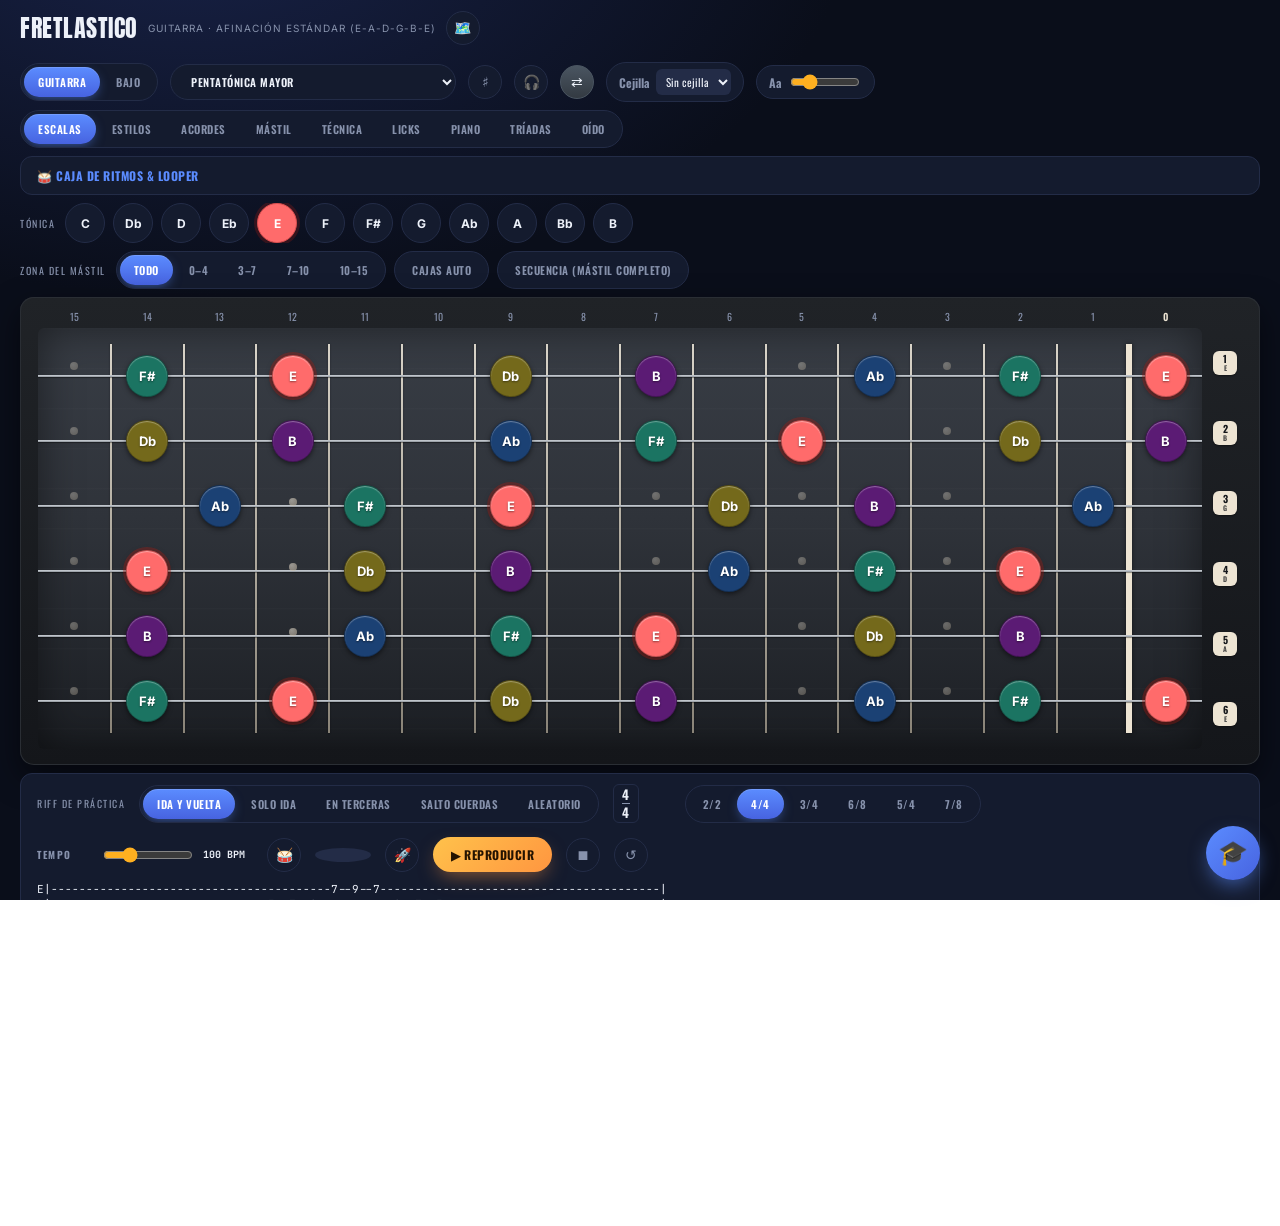
==== commit 7ba1be12: "Add files via upload" ====
--- a/index.html
+++ b/index.html
@@ -613,6 +613,7 @@
     <button data-tab="acordes">Acordes</button>
     <button data-tab="mastil">Mástil</button>
     <button data-tab="tecnica">Técnica</button>
+    <button data-tab="licks">Licks</button>
     <button data-tab="piano">Piano</button>
     <button data-tab="triads">Tríadas</button>
     <button data-tab="oido">Oído</button>
@@ -887,6 +888,22 @@
   <span class="label">Traste de inicio</span>
   <div class="pill-group" id="tecnicaStartGroup"></div>
 </div>
+
+<div class="sub-row" id="licksRow" style="display:none;">
+  <span class="label">Patrón</span>
+  <div class="pill-group" id="licksModeGroup">
+    <button data-lickmode="house" class="active">🏠 House Pattern (BB Box)</button>
+    <button data-lickmode="box">Caja pentatónica (usa la Zona de arriba)</button>
+  </div>
+</div>
+<div class="sub-row" id="licksPickRow" style="display:none;">
+  <span class="label">Lick</span>
+  <div class="pill-group" id="licksPickGroup"></div>
+</div>
+<div id="licksStaffWrap" style="display:none; background:var(--panel); border:1px solid var(--panel-edge); border-radius:10px; padding:8px; margin: 0 16px 10px;">
+  <svg id="licksStaffSVG" style="width:100%; height:auto; display:block; background:#f4f1e8; border-radius:6px;"></svg>
+</div>
+<p class="theory-note theory-note-small" id="licksExplainer" style="display:none; padding: 0 16px 10px;"></p>
 
 <div class="sub-row" id="styleZoneRow" style="display:none;">
   <span class="label">Posición</span>
@@ -2812,6 +2829,8 @@
       fx: { reverb:0, chorus:0, delay:0 } },
     pianoLooper: { active:false, volume:0.5, chords:[], pattern:'pad', timbre:'triangle', presetTonality:'major', build:{ root:0, quality:'major', octave:3, bars:1 } },
     bassLooper: { active:false, volume:0.6, pattern:'raiz5', octave:1 }, // usa los MISMOS acordes que pianoLooper.chords — no duplica la progresión
+    lickMode: 'house', // 'house' | 'box' — pestaña Licks
+    lickId: 0,
     namAmp: { mode:'none', modelName:null, jsonText:null }, // 'none'|'on' — un único slot, se rellena con cualquier .nam elegido del dispositivo
     oido: { mode:'intervalo', playback:'melodic', target:null, guess:null, score:0, attempts:0 },
     triad: { root: 0, quality: 'major', inversion: 0, mode: 'vertical', stringSetIdx: 0,
@@ -2921,6 +2940,9 @@
     { id: 'uso-ampli-nam', title: '¿Qué es el "Ampli (NAM)" del EQ y cómo lo uso?',
       keywords: ['nam','ampli','neural amp modeler','clean','distorsion','distorsión','sonido real','ampli real','tone3000'],
       answer: `Dentro de "🎛️ EQ · efectos del conjunto" hay un botón "📁 Cargar .nam" y un selector "Sin ampli / Con ampli NAM". Usa una tecnología llamada Neural Amp Modeler — una captura de un ampli real (no un filtro genérico) que colorea el sonido de forma mucho más realista. Elige cualquier archivo .nam de tu dispositivo (descárgalo de tone3000.com) — no hay modelos predefinidos ni nada que subir a la web, se carga localmente en tu navegador y se activa al momento. Afecta a las notas que toques en Escalas/Mástil/Técnica y a la línea de bajo del looper (no a la batería ni al looper de piano). "Sin ampli" vuelve al sonido normal sin tener que recargar nada; para cambiar de captura, vuelve a pulsar "Cargar .nam" y elige otra.` },
+    { id: 'uso-licks', title: '¿Qué es la pestaña Licks y cómo la uso?',
+      keywords: ['licks','house pattern','bb box','solos','practicar solos','frases','pentatonica'],
+      answer: `La pestaña Licks tiene frases cortas (originales, no copiadas de ningún curso) para practicar improvisación de solos, no solo subir y bajar la escala. Dos modos: "🏠 House Pattern (BB Box)" — un patrón clásico del blues (basado en el concepto de Griff Hamlin/Blues Guitar Unleashed) que mezcla 5 notas de la pentatónica menor en solo 2 cuerdas agudas, sin moverte de sitio — y "Caja pentatónica", que usa la Zona del mástil que elijas arriba, como una escala normal. Elige un lick de la lista, y lo ves a la vez en el mástil animado, en tablatura (debajo) y en un pentagrama compacto. Muévete de tónica como en cualquier otra pestaña — los licks se recalculan solos para la nueva tónica.` },
     { id: 'uso-backing-track-youtube', title: '¿Cómo practico con un backing track de YouTube?',
       keywords: ['backing track','youtube','video de youtube','practicar con video','que escala usar con backing track','tonalidad del video'],
       answer: `Dentro del panel de FretTeacher (🎓, abajo a la derecha) hay una caja específica: "🎯 O pega el título de un backing track de YouTube...". Pega ahí el título completo del vídeo (cuantos más datos, mejor: título + lo que ponga la descripción) y pulsa Analizar. Si detecta la tonalidad (busca patrones como "A Minor" o una lista de acordes tipo "Am-F-C-G"), te muestra la tónica, el modo, el relativo, y dos botones: uno para ir a Escalas con la Pentatónica correspondiente y otro con la escala completa. Si no detecta nada claro, te deja elegir tónica y modo a mano con un par de botones y te lleva igual. Esto es un analizador de patrones de texto, no entiende el vídeo ni lo escucha — si el título no sigue un formato reconocible, usa el selector manual que aparece debajo.
@@ -4141,6 +4163,11 @@
       if (line.length > 0) return [Math.min(...line.map(n => n.fret)), Math.max(...line.map(n => n.fret))];
       return [0, WALKING_SEARCH_MAX_FRET];
     }
+    if (state.tab === 'licks' && state.lickMode === 'house') {
+      const notes = houseBoxNotes();
+      if (notes.length > 0) return [Math.min(...notes.map(n => n.fret)), Math.max(...notes.map(n => n.fret))];
+      return [0, 4];
+    }
     if (usingSequenceMode()) return [0, MAX_FRET]; // secuencia de calentamiento: mástil entero
     if (state.tab === 'escalas' && state.threeNPS && THREE_NPS_SCALES.has(state.scaleKey)) {
       const pattern = current3NPSPattern();
@@ -4176,10 +4203,12 @@
     const usingStyle = state.tab === 'estilos';
     const usingMastil = state.tab === 'mastil';
     const usingTecnica = state.tab === 'tecnica';
+    const usingLicks = state.tab === 'licks';
     const usingWalking = usingWalkingBass();
     const saved = usingStyle
       ? { scaleKey: state.scaleKey, chromatic: state.chromatic, zoneMode: state.zoneMode, zone: state.zone }
       : null;
+    const savedLicks = usingLicks ? { scaleKey: state.scaleKey, chromatic: state.chromatic } : null;
     const savedChromatic = (usingMastil || usingTecnica || usingWalking) ? state.chromatic : null;
     let styleBoxes = [];
     if (usingStyle) {
@@ -4194,11 +4223,19 @@
     if (usingMastil || usingTecnica || usingWalking) {
       state.chromatic = true; // mástil / técnica / línea de bajo: no dependen de ninguna escala
     }
+    if (usingLicks) {
+      // Licks siempre usa pentatónica menor (base clásica del blues/rock), tanto en modo
+      // House Pattern como en modo Caja — la Zona (para el modo Caja) es la que ya elige
+      // el usuario en la fila de Zona reutilizada, sin tocarla aquí.
+      state.chromatic = false;
+      state.scaleKey = 'pent_menor';
+    }
 
     try {
       renderInner(usingStyle, styleBoxes);
     } finally {
       if (usingStyle) Object.assign(state, saved);
+      if (usingLicks) Object.assign(state, savedLicks);
       if (usingMastil || usingTecnica || usingWalking) state.chromatic = savedChromatic; // se restaura la preferencia real del usuario
     }
   }
@@ -4219,7 +4256,7 @@
     'extensionsSection', 'seventhHarmonySection', 'chordScaleSection', 'chromaticApproachSection',
     'reverseAnalysisSection', 'cadencesSection',
     'patternGroup', 'styleGroup', 'styleRandomBtn', 'scaleSelect', 'chromaticToggle',
-    'quizToggle', 'styleZoneRow'
+    'quizToggle', 'styleZoneRow', 'licksRow', 'licksPickRow', 'licksStaffWrap', 'licksExplainer'
   ];
   const GUITAR_ONLY_CLASSES = ['board-shell', 'riff-panel'];
 
@@ -4233,6 +4270,7 @@
     const usingAcordes = state.tab === 'acordes';
     const usingMastil = state.tab === 'mastil';
     const usingTecnica = state.tab === 'tecnica';
+    const usingLicks = state.tab === 'licks';
     const usingPiano = state.tab === 'piano';
     const usingTriads = state.tab === 'triads';
     const usingOido = state.tab === 'oido';
@@ -4250,10 +4288,15 @@
     $('#modeTheorySection').style.display = '';
     $('#circleTheorySection').style.display = '';
     $('footer').style.display = '';
-    $('#zoneRow').style.display = (usingStyle || usingAcordes || usingMastil || usingTecnica) ? 'none' : 'flex';
+    $('#zoneRow').style.display = (usingStyle || usingAcordes || usingMastil || usingTecnica || (usingLicks && state.lickMode === 'house')) ? 'none' : 'flex';
     $('#styleZoneRow').style.display = (usingStyle && !usingAcordes) ? 'flex' : 'none';
     $('#tecnicaRow').style.display = usingTecnica ? 'flex' : 'none';
     $('#tecnicaExerciseRow').style.display = usingTecnica ? 'flex' : 'none';
+    $('#licksRow').style.display = usingLicks ? 'flex' : 'none';
+    $('#licksPickRow').style.display = usingLicks ? 'flex' : 'none';
+    $('#licksStaffWrap').style.display = usingLicks ? 'block' : 'none';
+    $('#licksExplainer').style.display = usingLicks ? 'block' : 'none';
+    if (usingLicks) renderLicksControls();
     $('#powerChordSection').style.display = usingTecnica ? '' : 'none';
     $('#lickTechSection').style.display = usingTecnica ? '' : 'none';
     $('#barreTechSection').style.display = usingTecnica ? '' : 'none';
@@ -4349,6 +4392,11 @@
     // en la vista "línea de bajo" de Acordes > Progresión, solo las notas exactas de esa línea
     if (usingWalkingBass()) {
       nps3Set = new Set(buildBassLine().map(n => n.sIdx + '-' + n.fret));
+    }
+    // Licks en modo House Pattern: solo esas 5 notas concretas en las 2 cuerdas agudas,
+    // no toda la caja pentatónica genérica de la Zona (que sí se muestra en modo "Caja")
+    if (state.tab === 'licks' && state.lickMode === 'house') {
+      nps3Set = new Set(houseBoxNotes().map(n => n.sIdx + '-' + n.fret));
     }
 
     // numeración de trastes (espaciador a la DERECHA, alineado con la columna de etiquetas de cuerda)
@@ -4627,6 +4675,166 @@
     return applyPattern(positionNotes());
   }
 
+  // ---------- LICKS ----------
+  // "House Pattern" (también llamado BB Box): patrón de Griff Hamlin (Blues Guitar Unleashed) que
+  // mezcla, en solo 2 cuerdas agudas, 5 notas concretas de la pentatónica menor — 5ª, b7ª (por
+  // debajo de la tónica), tónica, b3ª y 4ª — sin necesitar moverse de sitio en el mástil. Aquí se
+  // reconstruye la forma buscando esas 5 notas EXACTAS (grados verificados) dentro de la ventana
+  // de trastes más grave posible en las 2 cuerdas más agudas — no es una copia de ningún diagrama
+  // de un curso de pago, es la teoría real recalculada desde cero.
+  function houseBoxNotes(){
+    const tuning = TUNINGS[state.instrument];
+    const midiOpen = OPEN_MIDI[state.instrument];
+    const n = tuning.length;
+    const topStrings = [n - 2, n - 1];
+    const rootPc = state.root;
+    const wantedPcs = [(rootPc + 7) % 12, (rootPc + 10) % 12, rootPc, (rootPc + 3) % 12, (rootPc + 5) % 12];
+    let best = null;
+    for (let lo = 0; lo <= 11 && !best; lo++) {
+      const hi = lo + 4;
+      const found = [];
+      let ok = true;
+      for (const pc of wantedPcs) {
+        let match = null;
+        for (const sIdx of topStrings) {
+          for (let f = lo; f <= hi; f++) {
+            if ((pitchClassIndex(tuning[sIdx]) + f) % 12 === pc) { match = { sIdx, fret: f, pc, midi: midiOpen[sIdx] + f }; break; }
+          }
+          if (match) break;
+        }
+        if (!match) { ok = false; break; }
+        found.push(match);
+      }
+      if (ok) best = found;
+    }
+    if (!best) return [];
+    best.sort((a, b) => a.midi - b.midi);
+    const dedup = [];
+    let lastMidi = null;
+    best.forEach(nt => { if (nt.midi !== lastMidi) { dedup.push(nt); lastMidi = nt.midi; } });
+    return dedup;
+  }
+
+  // licks ORIGINALES (no reproducidos de ningún curso), pensados para practicar frases de solo
+  // reales en vez de solo subir/bajar la escala. Cada paso referencia un índice dentro de las
+  // notas reales de la caja activa (houseBoxNotes() o positionNotes(), según el modo) — igual
+  // que ya hacen los riffs de Estilos, así que cualquier nota siempre sale del motor verificado.
+  const LICK_LIBRARY = {
+    house: [
+      { name: 'Frase corta', steps: [
+        {idx:2,dur:1},{idx:1,dur:1},{idx:0,dur:2},{idx:3,dur:1},{idx:4,dur:2},{idx:2,dur:2}
+      ]},
+      { name: 'Repetición rítmica', steps: [
+        {idx:4,dur:1},{idx:3,dur:1},{idx:4,dur:1},{idx:3,dur:1},{idx:2,dur:1},{idx:1,dur:1},{idx:0,dur:3}
+      ]},
+      { name: 'Resolución a la tónica', steps: [
+        {idx:1,dur:1},{idx:2,dur:1},{idx:3,dur:1},{idx:4,dur:1},{idx:3,dur:1},{idx:2,dur:1},{idx:1,dur:1},{idx:0,dur:4}
+      ]}
+    ],
+    box: [
+      { name: 'Ascendente-descendente', steps: [
+        {idx:0,dur:1},{idx:1,dur:1},{idx:2,dur:1},{idx:3,dur:1},{idx:2,dur:1},{idx:1,dur:1},{idx:0,dur:3}
+      ]},
+      { name: 'Motivo repetido', steps: [
+        {idx:0,dur:1},{idx:2,dur:1},{idx:1,dur:1},{idx:0,dur:2},{idx:2,dur:1},{idx:1,dur:1},{idx:0,dur:3}
+      ]},
+      { name: 'Frase larga con silencio', steps: [
+        {idx:3,dur:1},{idx:2,dur:1},{idx:1,dur:1},{idx:0,dur:1},{rest:true,dur:1},{idx:1,dur:1},{idx:0,dur:3}
+      ]}
+    ]
+  };
+
+  function currentLickNotes(){
+    return state.lickMode === 'house' ? houseBoxNotes() : positionNotes();
+  }
+
+  function buildLickRiff(){
+    const notes = currentLickNotes();
+    if (notes.length === 0) return [];
+    const lib = LICK_LIBRARY[state.lickMode];
+    const lickIdx = Math.min(state.lickId, lib.length - 1);
+    const lick = lib[lickIdx];
+    return lick.steps.map(step => {
+      const durSec = (step.dur / 2) * (60 / state.bpm);
+      if (step.rest) return { rest: true, sIdx: null, fret: null, midi: null, durSec };
+      const n = notes[((step.idx % notes.length) + notes.length) % notes.length];
+      return { ...n, durSec, accent: n.pc === state.root, mute: false };
+    });
+  }
+
+  function renderLicksControls(){
+    document.querySelectorAll('#licksModeGroup button').forEach(b => {
+      b.classList.toggle('active', b.dataset.lickmode === state.lickMode);
+    });
+    const lib = LICK_LIBRARY[state.lickMode];
+    if (state.lickId >= lib.length) state.lickId = 0;
+    const pickWrap = $('#licksPickGroup');
+    pickWrap.innerHTML = '';
+    lib.forEach((lick, i) => {
+      const b = document.createElement('button');
+      b.textContent = lick.name;
+      if (i === state.lickId) b.classList.add('active');
+      b.addEventListener('click', () => { state.lickId = i; render(); });
+      pickWrap.appendChild(b);
+    });
+    $('#licksExplainer').textContent = state.lickMode === 'house'
+      ? 'House Pattern (BB Box): 5 notas de la pentatónica menor repartidas en solo 2 cuerdas agudas, sin cambiar de posición — patrón de Griff Hamlin (Blues Guitar Unleashed), recalculado aquí con teoría real, no copiado de ningún diagrama.'
+      : 'Caja pentatónica: usa la Zona del mástil elegida arriba como si fuera una escala más — cambia de Zona para practicar el mismo lick en otra posición del mástil.';
+  }
+
+  // ---------- LICKS: pentagrama compacto (clave de Sol, secuencia horizontal) ----------
+  // reutiliza las mismas piezas ya verificadas del pentagrama de Piano (pianoY, pianoLedgerPositions,
+  // PIANO_NOTE_INFO) pero en un layout horizontal nuevo: una nota detrás de otra en el tiempo,
+  // en vez de una sola nota fija — eso no existía todavía en la app.
+  const LICK_STAFF_STEP_PX = 34;
+  // escala propia del pentagrama compacto de Licks (no reutiliza pianoY/centerY, que están
+  // pensados para un lienzo mucho más alto, Do1-Do7 completo) — sí reutiliza el CONCEPTO de
+  // "relPos" (posición diatónica respecto a Do4) y las tablas de letras/alteraciones del piano.
+  function lickY(relPos){
+    const stepY = 6.2, centerY = 90, refRel = 6; // refRel=6 -> Sol4, línea central de clave de Sol
+    return centerY - (relPos - refRel) * stepY;
+  }
+  function midiToRelPos(midi){
+    const pc = ((midi % 12) + 12) % 12;
+    const octave = Math.floor(midi / 12) - 1;
+    const info = PIANO_NOTE_INFO[pc];
+    return pianoDiatonicIndex(info.letter, octave) - PIANO_C4_INDEX;
+  }
+  function renderLickStaff(riff){
+    const svg = $('#licksStaffSVG');
+    const ns = 'http://www.w3.org/2000/svg';
+    const mk = (tag, attrs) => {
+      const el = document.createElementNS(ns, tag);
+      Object.entries(attrs).forEach(([k, v]) => el.setAttribute(k, String(v)));
+      return el;
+    };
+    const notesOnly = riff.filter(s => !s.rest && !s.chord);
+    const w = Math.max(320, 70 + notesOnly.length * LICK_STAFF_STEP_PX + 40);
+    svg.setAttribute('viewBox', `0 0 ${w} 180`);
+    svg.innerHTML = '';
+
+    [2,4,6,8,10].forEach(rel => {
+      const ly = lickY(rel);
+      svg.appendChild(mk('line', { x1: 50, x2: w - 20, y1: ly, y2: ly, stroke:'#2a2a2a', 'stroke-width':1 }));
+    });
+    const clefG = mk('text', { x: 10, y: lickY(4) + 9, 'font-size': 26, 'font-family': 'Georgia, serif', 'font-weight': 700, fill: '#1a1a1a' });
+    clefG.textContent = 'G';
+    svg.appendChild(clefG);
+
+    let x = 65;
+    riff.forEach((step, i) => {
+      if (step.rest || step.chord) { x += LICK_STAFF_STEP_PX; return; }
+      const relPos = midiToRelPos(step.midi);
+      const y = lickY(relPos);
+      const g = mk('g', { class: 'lick-staff-note', 'data-idx': i });
+      if (relPos > 10) for (let r = 12; r <= relPos; r += 2) g.appendChild(mk('line', { x1: x - 10, x2: x + 10, y1: lickY(r), y2: lickY(r), stroke:'#000', 'stroke-width':1 }));
+      if (relPos < 2) for (let r = 0; r >= relPos; r -= 2) g.appendChild(mk('line', { x1: x - 10, x2: x + 10, y1: lickY(r), y2: lickY(r), stroke:'#000', 'stroke-width':1 }));
+      g.appendChild(mk('ellipse', { cx: x, cy: y, rx: 6, ry: 4.5, fill: step.accent ? '#D94F4F' : '#1a1a1a' }));
+      svg.appendChild(g);
+      x += LICK_STAFF_STEP_PX;
+    });
+  }
+
   // riff de estilo: aplica la plantilla rítmica del estilo sobre las notas reales de la caja
   // ya calculada (positionNotes ya está operando bajo el contexto de escala/caja prestado por render()).
   function buildStyleRiff(){
@@ -6185,9 +6393,11 @@
   function rebuildCurrentRiff(){
     currentRiff = state.tab === 'estilos' ? buildStyleRiff()
       : state.tab === 'tecnica' ? buildChromaticExercise()
+      : state.tab === 'licks' ? buildLickRiff()
       : usingWalkingBass() ? buildBassLine()
       : buildRiff();
     $('#tabDisplay').textContent = renderTab(currentRiff);
+    if (state.tab === 'licks') renderLickStaff(currentRiff);
     $('#playRiffBtn').disabled = currentRiff.length === 0 || state.playing;
 
     const nps3Active = (state.tab === 'escalas' && state.threeNPS && THREE_NPS_SCALES.has(state.scaleKey)) || state.tab === 'tecnica' || usingWalkingBass();
@@ -7833,6 +8043,13 @@
       document.querySelectorAll('#bassLooperOctaveGroup button').forEach(x => x.classList.toggle('active', x === b));
     });
   });
+  document.querySelectorAll('#licksModeGroup button').forEach(b => {
+    b.addEventListener('click', () => {
+      state.lickMode = b.dataset.lickmode;
+      state.lickId = 0;
+      render();
+    });
+  });
   document.querySelectorAll('#namAmpGroup button').forEach(b => {
     b.addEventListener('click', () => {
       document.querySelectorAll('#namAmpGroup button').forEach(x => x.classList.toggle('active', x === b));
@@ -8080,6 +8297,9 @@
     }
     if (t === 'tecnica') {
       return { title: '📍 Ahora mismo: Técnica', text: 'Consejo: practica siempre con metrónomo, aunque vayas despacio — la técnica que se entrena sin pulso estable no se transfiere bien a tocar canciones reales.' };
+    }
+    if (t === 'licks') {
+      return { title: '📍 Ahora mismo: Licks', text: 'Consejo: aprende el lick de memoria primero SIN el metrónomo, y solo después ponle tempo — mezclar "aprender las notas" y "meterlo en tiempo" a la vez suele ser lo que más frena al principio.' };
     }
     if (t === 'estilos') {
       return { title: '📍 Ahora mismo: Estilos', text: `Estás explorando riffs de estilo (${state.style}). Consejo: no te limites a escuchar — activa la reproducción lenta y tócalo tú encima, aunque sea a trozos.` };
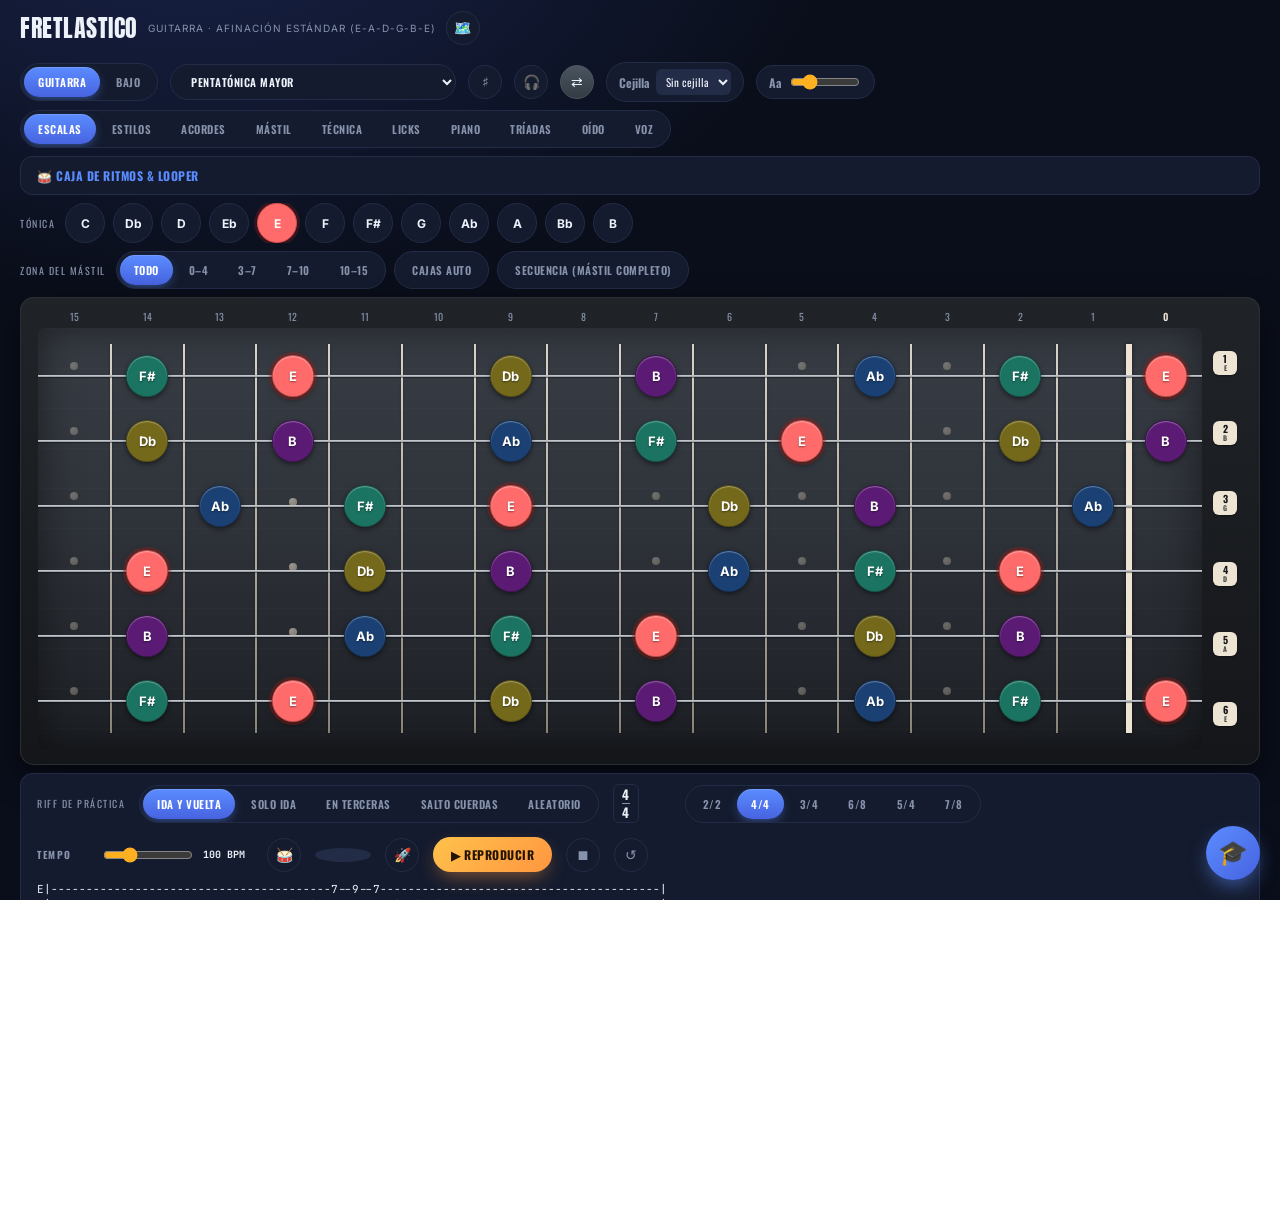
==== commit f359060f: "Add files via upload" ====
--- a/index.html
+++ b/index.html
@@ -352,6 +352,27 @@
   .theory-table{ border-collapse: collapse; width: 100%; min-width: 480px; font-size: calc(10.5px * var(--fs-scale)); }
 
   .drum-controls-row{ display:flex; align-items:center; gap:14px; flex-wrap:wrap; }
+  .voice-panel{ padding: 16px; max-width: 480px; margin: 0 auto; }
+  .voice-calib-box, .voice-quiz-box{ background: var(--panel); border:1px solid var(--panel-edge); border-radius:12px; padding:16px; }
+  .voice-calib-row{ display:flex; flex-wrap:wrap; align-items:center; gap:8px; margin: 10px 0; }
+  .voice-target-note{ font-family:'Anton', sans-serif; font-size: calc(46px * var(--fs-scale)); text-align:center;
+    color: var(--ink); letter-spacing: 1px; margin-bottom: 10px; }
+  .voice-btn-row{ display:flex; flex-wrap:wrap; gap:8px; justify-content:center; margin-bottom: 16px; }
+  .voice-meter-wrap{ margin: 10px 0 6px; }
+  .voice-meter-track{ position:relative; height: 14px; border-radius: 7px; background: linear-gradient(90deg, var(--accent-blue) 0%, var(--accent-green) 42%, var(--accent-green) 58%, var(--accent-blue) 100%);
+    overflow:visible; }
+  .voice-meter-center-line{ position:absolute; left:50%; top:-4px; bottom:-4px; width:2px; background: var(--ink); opacity:0.5; }
+  .voice-meter-needle{ position:absolute; top:-6px; left:50%; width:4px; height:26px; border-radius:2px; background: var(--ink);
+    transform: translateX(-50%); transition: left 0.08s linear; box-shadow: 0 0 6px rgba(0,0,0,0.4); }
+  .voice-meter-labels{ display:flex; justify-content:space-between; font-size: calc(10px * var(--fs-scale)); color: var(--ink-dim); margin-top:4px; }
+  .voice-feedback{ text-align:center; font-family:'Oswald', sans-serif; font-weight:600; font-size: calc(15px * var(--fs-scale));
+    padding: 10px; color: var(--ink-dim); }
+  .voice-feedback.tuned{ color: var(--accent-green); }
+  .voice-feedback.high{ color: var(--accent-root); }
+  .voice-feedback.low{ color: var(--accent-blue); }
+  .voice-score-row{ display:flex; flex-wrap:wrap; gap:14px; align-items:center; justify-content:center;
+    font-size: calc(12px * var(--fs-scale)); color: var(--ink-dim); margin-top: 8px; }
+  .voice-score-row b{ color: var(--ink); }
   .drum-mini-btn{ font-family:'Oswald', sans-serif; font-weight:600; font-size: calc(11px * var(--fs-scale));
     background: var(--panel); color: var(--ink); border: 1px solid var(--panel-edge);
     border-radius: 999px; padding: 8px 16px; cursor:pointer; white-space:nowrap; }
@@ -513,7 +534,9 @@
     .tempo-ctrl span{ font-size: calc(9px * var(--fs-scale)); min-width: 44px; }
     .riff-panel pre{ font-size: calc(9px * var(--fs-scale)); }
     footer{ font-size: calc(8px * var(--fs-scale)); }
-    .chord-panel{ gap: 14px; padding: 14px; height: 40vh; min-height: 220px; max-height: 420px; }
+    .chord-panel{ flex-direction: column; gap: 10px; padding: 14px; height: auto; min-height: 0; max-height: none; }
+    .chord-diagram-wrap svg{ width: min(100%, 260px); }
+    .chord-info{ align-items:center; text-align:center; align-self:center; }
     .prog-chords-panel{ height:auto; min-height: 220px; max-height: 70vh; }
     .chord-info-name{ font-size: calc(18px * var(--fs-scale)); }
     .chord-mini-card:not(.triad-card){ flex-basis: 150px; max-width: 170px; padding: 8px; gap: 4px; }
@@ -617,6 +640,7 @@
     <button data-tab="piano">Piano</button>
     <button data-tab="triads">Tríadas</button>
     <button data-tab="oido">Oído</button>
+    <button data-tab="voz">Voz</button>
   </div>
 </div>
 
@@ -894,14 +918,12 @@
   <div class="pill-group" id="licksModeGroup">
     <button data-lickmode="house" class="active">🏠 House Pattern (BB Box)</button>
     <button data-lickmode="box">Caja pentatónica (usa la Zona de arriba)</button>
+    <button data-lickmode="transcrito">🎵 Transcrito de audio</button>
   </div>
 </div>
 <div class="sub-row" id="licksPickRow" style="display:none;">
   <span class="label">Lick</span>
   <div class="pill-group" id="licksPickGroup"></div>
-</div>
-<div id="licksStaffWrap" style="display:none; background:var(--panel); border:1px solid var(--panel-edge); border-radius:10px; padding:8px; margin: 0 16px 10px;">
-  <svg id="licksStaffSVG" style="width:100%; height:auto; display:block; background:#f4f1e8; border-radius:6px;"></svg>
 </div>
 <p class="theory-note theory-note-small" id="licksExplainer" style="display:none; padding: 0 16px 10px;"></p>
 
@@ -959,6 +981,47 @@
     <div class="board-body">
       <div class="fretboard" id="fretboard"></div>
       <div class="string-labels" id="stringLabels"></div>
+    </div>
+  </div>
+</div>
+
+<div class="voice-shell" id="voiceShell" style="display:none;">
+  <div class="voice-panel">
+    <p class="theory-note-small" style="padding: 4px 4px 10px;">Entrena tu oído y tu entonación cantando la nota que suena. Usa el micrófono de tu dispositivo — pulsa "Permitir" cuando el navegador lo pida. No se graba ni se sube nada, todo se procesa en tu propio dispositivo.</p>
+
+    <div class="voice-calib-box" id="voiceCalibBox">
+      <h4 style="margin:0 0 6px;">Calibración de rango vocal (opcional pero recomendado)</h4>
+      <p class="theory-note-small">Canta tu nota más grave cómoda, y con el sonido detectado establécela. Repite con tu nota más aguda cómoda. Si lo saltas, se usa un rango medio por defecto.</p>
+      <div class="voice-calib-row">
+        <button class="drum-mini-btn" id="voiceCalibLowBtn">🎙️ Escuchar (grave)</button>
+        <span id="voiceCalibLowLabel" class="theory-note-small">sin fijar</span>
+        <button class="drum-mini-btn" id="voiceCalibHighBtn">🎙️ Escuchar (aguda)</button>
+        <span id="voiceCalibHighLabel" class="theory-note-small">sin fijar</span>
+      </div>
+      <button class="drum-mini-btn" id="voiceCalibSkipBtn">Saltar calibración (usar rango medio)</button>
+    </div>
+
+    <div class="voice-quiz-box" id="voiceQuizBox" style="display:none;">
+      <div class="voice-target-note" id="voiceTargetNoteLabel">—</div>
+      <div class="voice-btn-row">
+        <button class="drum-mini-btn" id="voicePlayTargetBtn">🔊 Escuchar nota</button>
+        <button class="drum-mini-btn" id="voiceListenBtn">🎙️ Cantar</button>
+        <button class="drum-mini-btn" id="voiceStopBtn" style="display:none;">⏹ Parar</button>
+        <button class="drum-mini-btn" id="voiceSkipBtn">⏭ Otra nota</button>
+      </div>
+      <div class="voice-meter-wrap">
+        <div class="voice-meter-track">
+          <div class="voice-meter-center-line"></div>
+          <div class="voice-meter-needle" id="voiceMeterNeedle"></div>
+        </div>
+        <div class="voice-meter-labels"><span>Bajo</span><span>Afinado</span><span>Alto</span></div>
+      </div>
+      <div class="voice-feedback" id="voiceFeedbackLabel">Pulsa "Cantar" y entona la nota</div>
+      <div class="voice-score-row">
+        <span>✅ Aciertos: <b id="voiceScoreLabel">0</b></span>
+        <span>🔥 Racha: <b id="voiceStreakLabel">0</b></span>
+        <button class="drum-mini-btn" id="voiceRecalibBtn">🔁 Recalibrar rango</button>
+      </div>
     </div>
   </div>
 </div>
@@ -2831,6 +2894,7 @@
     bassLooper: { active:false, volume:0.6, pattern:'raiz5', octave:1 }, // usa los MISMOS acordes que pianoLooper.chords — no duplica la progresión
     lickMode: 'house', // 'house' | 'box' — pestaña Licks
     lickId: 0,
+    voiceQuiz: { rangeLow: 55, rangeHigh: 72, calibrated: false, targetMidi: null, score: 0, streak: 0, toleranceCents: 25, calibStep: null },
     namAmp: { mode:'none', modelName:null, jsonText:null }, // 'none'|'on' — un único slot, se rellena con cualquier .nam elegido del dispositivo
     oido: { mode:'intervalo', playback:'melodic', target:null, guess:null, score:0, attempts:0 },
     triad: { root: 0, quality: 'major', inversion: 0, mode: 'vertical', stringSetIdx: 0,
@@ -2942,7 +3006,13 @@
       answer: `Dentro de "🎛️ EQ · efectos del conjunto" hay un botón "📁 Cargar .nam" y un selector "Sin ampli / Con ampli NAM". Usa una tecnología llamada Neural Amp Modeler — una captura de un ampli real (no un filtro genérico) que colorea el sonido de forma mucho más realista. Elige cualquier archivo .nam de tu dispositivo (descárgalo de tone3000.com) — no hay modelos predefinidos ni nada que subir a la web, se carga localmente en tu navegador y se activa al momento. Afecta a las notas que toques en Escalas/Mástil/Técnica y a la línea de bajo del looper (no a la batería ni al looper de piano). "Sin ampli" vuelve al sonido normal sin tener que recargar nada; para cambiar de captura, vuelve a pulsar "Cargar .nam" y elige otra.` },
     { id: 'uso-licks', title: '¿Qué es la pestaña Licks y cómo la uso?',
       keywords: ['licks','house pattern','bb box','solos','practicar solos','frases','pentatonica'],
-      answer: `La pestaña Licks tiene frases cortas (originales, no copiadas de ningún curso) para practicar improvisación de solos, no solo subir y bajar la escala. Dos modos: "🏠 House Pattern (BB Box)" — un patrón clásico del blues (basado en el concepto de Griff Hamlin/Blues Guitar Unleashed) que mezcla 5 notas de la pentatónica menor en solo 2 cuerdas agudas, sin moverte de sitio — y "Caja pentatónica", que usa la Zona del mástil que elijas arriba, como una escala normal. Elige un lick de la lista, y lo ves a la vez en el mástil animado, en tablatura (debajo) y en un pentagrama compacto. Muévete de tónica como en cualquier otra pestaña — los licks se recalculan solos para la nueva tónica.` },
+      answer: `La pestaña Licks tiene frases cortas (originales, no copiadas de ningún curso) para practicar improvisación de solos, no solo subir y bajar la escala. Tres modos: "🏠 House Pattern (BB Box)" — patrón clásico del blues en 2 cuerdas agudas — "Caja pentatónica" — usa la Zona del mástil elegida arriba — y "🎵 Transcrito de audio" — licks sacados de audios reales que el usuario sube, con detección automática de tono. Elige un lick de la lista, y lo ves en el mástil animado y en tablatura (debajo). Muévete de tónica como en cualquier otra pestaña — los licks se recalculan solos para la nueva tónica, incluidos los transcritos de audio.` },
+    { id: 'uso-transcripcion-audio', title: '¿Puedo subir un audio para que se convierta en lick?',
+      keywords: ['transcribir','audio','looperman','wav','transcripcion','subir loop','detectar notas'],
+      answer: `Sí — sube un WAV/MP3 de un loop de guitarra (Looperman, muestras propias, etc.) y se analiza por detección de tono automática (autocorrelación), sin depender de ningún servicio externo. Funciona mejor con líneas monofónicas limpias (una nota a la vez, sin acordes ni mucha distorsión) — cuanta más info tenga el nombre del archivo o tú me des sobre la tonalidad y el BPM, más fiable sale la transcripción. El resultado se muestra siempre para que lo compruebes contra el audio original antes de darlo por bueno — la detección automática puede fallar en algún punto puntual, sobre todo con bends, acordes o mucha distorsión.` },
+    { id: 'uso-voz', title: '¿Cómo funciona la pestaña Voz (entrenamiento de entonación)?',
+      keywords: ['voz','entonacion','cantar','afinacion','microfono','oido','pitch','calibracion vocal'],
+      answer: `La pestaña Voz usa el micrófono de tu dispositivo (pide permiso la primera vez) para entrenar entonación cantada. Primero hay una calibración opcional: cantas tu nota más grave y más aguda cómodas, para que la app no te pida notas fuera de tu registro — si la saltas, usa un rango medio por defecto. Luego, en el modo Quiz: pulsa "Escuchar nota" para oír la nota objetivo, "Cantar" para que el micrófono empiece a escuchar, y un medidor tipo afinador te dice en tiempo real si vas alto, bajo o afinado (en cents, no solo en Hz). Sostener la nota afinada un momento cuenta como acierto y pasa a la siguiente nota sola. No se graba ni se sube nada — todo el procesamiento de audio ocurre en tu propio navegador.` },
     { id: 'uso-backing-track-youtube', title: '¿Cómo practico con un backing track de YouTube?',
       keywords: ['backing track','youtube','video de youtube','practicar con video','que escala usar con backing track','tonalidad del video'],
       answer: `Dentro del panel de FretTeacher (🎓, abajo a la derecha) hay una caja específica: "🎯 O pega el título de un backing track de YouTube...". Pega ahí el título completo del vídeo (cuantos más datos, mejor: título + lo que ponga la descripción) y pulsa Analizar. Si detecta la tonalidad (busca patrones como "A Minor" o una lista de acordes tipo "Am-F-C-G"), te muestra la tónica, el modo, el relativo, y dos botones: uno para ir a Escalas con la Pentatónica correspondiente y otro con la escala completa. Si no detecta nada claro, te deja elegir tónica y modo a mano con un par de botones y te lleva igual. Esto es un analizador de patrones de texto, no entiende el vídeo ni lo escucha — si el título no sigue un formato reconocible, usa el selector manual que aparece debajo.
@@ -4168,6 +4238,11 @@
       if (notes.length > 0) return [Math.min(...notes.map(n => n.fret)), Math.max(...notes.map(n => n.fret))];
       return [0, 4];
     }
+    if (state.tab === 'licks' && state.lickMode === 'transcrito') {
+      const notes = currentLickNotes();
+      if (notes.length > 0) return [Math.min(...notes.map(n => n.fret)), Math.max(...notes.map(n => n.fret))];
+      return [0, 4];
+    }
     if (usingSequenceMode()) return [0, MAX_FRET]; // secuencia de calentamiento: mástil entero
     if (state.tab === 'escalas' && state.threeNPS && THREE_NPS_SCALES.has(state.scaleKey)) {
       const pattern = current3NPSPattern();
@@ -4256,7 +4331,7 @@
     'extensionsSection', 'seventhHarmonySection', 'chordScaleSection', 'chromaticApproachSection',
     'reverseAnalysisSection', 'cadencesSection',
     'patternGroup', 'styleGroup', 'styleRandomBtn', 'scaleSelect', 'chromaticToggle',
-    'quizToggle', 'styleZoneRow', 'licksRow', 'licksPickRow', 'licksStaffWrap', 'licksExplainer'
+    'quizToggle', 'styleZoneRow', 'licksRow', 'licksPickRow', 'licksExplainer'
   ];
   const GUITAR_ONLY_CLASSES = ['board-shell', 'riff-panel'];
 
@@ -4274,15 +4349,19 @@
     const usingPiano = state.tab === 'piano';
     const usingTriads = state.tab === 'triads';
     const usingOido = state.tab === 'oido';
+    const usingVoice = state.tab === 'voz';
+    if (!usingVoice) stopVoiceListening(); // corta el micro al salir de la pestaña, por privacidad y batería
     document.querySelectorAll('#tabGroup button').forEach(b => {
       b.classList.toggle('active', b.dataset.tab === state.tab);
     });
     $('#oidoShell').style.display = usingOido ? 'flex' : 'none';
     $('#triadShell').style.display = usingTriads ? 'flex' : 'none';
     $('#pianoShell').style.display = usingPiano ? 'flex' : 'none';
+    $('#voiceShell').style.display = usingVoice ? 'flex' : 'none';
     if (usingOido) { hideAllGuitarUI(); renderOidoSection(); return; }
     if (usingTriads) { hideAllGuitarUI(); renderTriadSection(); return; }
     if (usingPiano) { hideAllGuitarUI(); renderPianoSection(); return; }
+    if (usingVoice) { hideAllGuitarUI(); renderVoiceSection(); return; }
     $('#rootRow').style.display = 'flex';
     $('#theorySection').style.display = '';
     $('#modeTheorySection').style.display = '';
@@ -4294,7 +4373,6 @@
     $('#tecnicaExerciseRow').style.display = usingTecnica ? 'flex' : 'none';
     $('#licksRow').style.display = usingLicks ? 'flex' : 'none';
     $('#licksPickRow').style.display = usingLicks ? 'flex' : 'none';
-    $('#licksStaffWrap').style.display = usingLicks ? 'block' : 'none';
     $('#licksExplainer').style.display = usingLicks ? 'block' : 'none';
     if (usingLicks) renderLicksControls();
     $('#powerChordSection').style.display = usingTecnica ? '' : 'none';
@@ -4397,6 +4475,9 @@
     // no toda la caja pentatónica genérica de la Zona (que sí se muestra en modo "Caja")
     if (state.tab === 'licks' && state.lickMode === 'house') {
       nps3Set = new Set(houseBoxNotes().map(n => n.sIdx + '-' + n.fret));
+    }
+    if (state.tab === 'licks' && state.lickMode === 'transcrito') {
+      nps3Set = new Set(currentLickNotes().map(n => n.sIdx + '-' + n.fret));
     }
 
     // numeración de trastes (espaciador a la DERECHA, alineado con la columna de etiquetas de cuerda)
@@ -4744,11 +4825,61 @@
     ]
   };
 
+  // ---------- LICKS TRANSCRITOS de audio (subidos por el usuario) ----------
+  // cada paso es {interval, sOffset, dur8}: "interval" = semitonos desde la tónica actual (así
+  // se transpone solo a cualquier Tónica), "sOffset" = cuerda desde la más grave (0=Mi grave en
+  // guitarra), fija para conservar la digitación/posición original de la transcripción — igual
+  // de "movible" que el House Pattern, pero con notas verificadas de un audio real en vez de una
+  // fórmula teórica. Transcrito por detección de tono (autocorrelación) desde el WAV subido:
+  // "Birmingham Gangsters, 70 BPM, Em" (Looperman) — verificado a mano contra el propio audio,
+  // pero al ser detección automática puede tener algún error puntual; revisa contra el original.
+  const TRANSCRIBED_LICKS = [
+    { name: 'Loop "Birmingham Gangsters" — riff principal (comp. 1)', bpmHint: 70, steps: [
+      {interval:0,sOffset:0,dur8:1},{interval:10,sOffset:2,dur8:0.5},{interval:0,sOffset:0,dur8:0.5},
+      {interval:10,sOffset:2,dur8:0.5},{interval:0,sOffset:2,dur8:1},{interval:0,sOffset:2,dur8:0.5},
+      {interval:3,sOffset:3,dur8:0.5},{interval:0,sOffset:2,dur8:0.5},{interval:10,sOffset:2,dur8:0.5},
+      {interval:7,sOffset:1,dur8:0.5},{interval:10,sOffset:2,dur8:1},{interval:0,sOffset:2,dur8:1},
+      {interval:0,sOffset:0,dur8:0.5}
+    ]},
+    { name: 'Loop "Birmingham Gangsters" — subida (comp. 2)', bpmHint: 70, steps: [
+      {interval:5,sOffset:3,dur8:1.5},{interval:5,sOffset:3,dur8:0.5},{interval:5,sOffset:3,dur8:2},
+      {interval:5,sOffset:3,dur8:1},{interval:0,sOffset:2,dur8:0.5},{interval:10,sOffset:2,dur8:0.5},
+      {interval:0,sOffset:0,dur8:0.5}
+    ]},
+    { name: 'Loop "Birmingham Gangsters" — giro final (comp. 4)', bpmHint: 70, steps: [
+      {interval:0,sOffset:2,dur8:0.5},{interval:3,sOffset:3,dur8:1},{interval:3,sOffset:3,dur8:1},
+      {interval:3,sOffset:3,dur8:0.5},{interval:3,sOffset:3,dur8:0.5},{interval:0,sOffset:2,dur8:0.5},
+      {interval:2,sOffset:2,dur8:0.5},{interval:2,sOffset:2,dur8:0.5},{interval:2,sOffset:2,dur8:0.5},
+      {interval:2,sOffset:2,dur8:1},{interval:10,sOffset:2,dur8:0.5},{interval:10,sOffset:2,dur8:0.5},
+      {interval:10,sOffset:2,dur8:0.5}
+    ]}
+  ];
+
+  function transcribedLickNotes(lick){
+    const tuning = TUNINGS[state.instrument];
+    const midiOpen = OPEN_MIDI[state.instrument];
+    const n = tuning.length;
+    return lick.steps.map(step => {
+      const sIdx = Math.min(step.sOffset, n - 1);
+      const targetPc = (state.root + step.interval) % 12;
+      const openPc = pitchClassIndex(tuning[sIdx]);
+      const fret = ((targetPc - openPc) % 12 + 12) % 12;
+      return { sIdx, fret, pc: targetPc, midi: midiOpen[sIdx] + fret, dur8: step.dur8 };
+    });
+  }
+
   function currentLickNotes(){
-    return state.lickMode === 'house' ? houseBoxNotes() : positionNotes();
+    if (state.lickMode === 'house') return houseBoxNotes();
+    if (state.lickMode === 'transcrito') return transcribedLickNotes(TRANSCRIBED_LICKS[Math.min(state.lickId, TRANSCRIBED_LICKS.length - 1)]);
+    return positionNotes();
   }
 
   function buildLickRiff(){
+    if (state.lickMode === 'transcrito') {
+      const lick = TRANSCRIBED_LICKS[Math.min(state.lickId, TRANSCRIBED_LICKS.length - 1)];
+      const notes = transcribedLickNotes(lick);
+      return notes.map((n, i) => ({ ...n, durSec: (n.dur8 / 2) * (60 / state.bpm), accent: n.pc === state.root, mute: false }));
+    }
     const notes = currentLickNotes();
     if (notes.length === 0) return [];
     const lib = LICK_LIBRARY[state.lickMode];
@@ -4766,7 +4897,7 @@
     document.querySelectorAll('#licksModeGroup button').forEach(b => {
       b.classList.toggle('active', b.dataset.lickmode === state.lickMode);
     });
-    const lib = LICK_LIBRARY[state.lickMode];
+    const lib = state.lickMode === 'transcrito' ? TRANSCRIBED_LICKS : LICK_LIBRARY[state.lickMode];
     if (state.lickId >= lib.length) state.lickId = 0;
     const pickWrap = $('#licksPickGroup');
     pickWrap.innerHTML = '';
@@ -4779,60 +4910,9 @@
     });
     $('#licksExplainer').textContent = state.lickMode === 'house'
       ? 'House Pattern (BB Box): 5 notas de la pentatónica menor repartidas en solo 2 cuerdas agudas, sin cambiar de posición — patrón de Griff Hamlin (Blues Guitar Unleashed), recalculado aquí con teoría real, no copiado de ningún diagrama.'
+      : state.lickMode === 'transcrito'
+      ? 'Transcrito automáticamente de un audio real (detección de tono por autocorrelación) — puede tener algún error puntual de la propia detección, contrástalo escuchando el original. Se transpone solo a la Tónica que elijas arriba, conservando la digitación original.'
       : 'Caja pentatónica: usa la Zona del mástil elegida arriba como si fuera una escala más — cambia de Zona para practicar el mismo lick en otra posición del mástil.';
-  }
-
-  // ---------- LICKS: pentagrama compacto (clave de Sol, secuencia horizontal) ----------
-  // reutiliza las mismas piezas ya verificadas del pentagrama de Piano (pianoY, pianoLedgerPositions,
-  // PIANO_NOTE_INFO) pero en un layout horizontal nuevo: una nota detrás de otra en el tiempo,
-  // en vez de una sola nota fija — eso no existía todavía en la app.
-  const LICK_STAFF_STEP_PX = 34;
-  // escala propia del pentagrama compacto de Licks (no reutiliza pianoY/centerY, que están
-  // pensados para un lienzo mucho más alto, Do1-Do7 completo) — sí reutiliza el CONCEPTO de
-  // "relPos" (posición diatónica respecto a Do4) y las tablas de letras/alteraciones del piano.
-  function lickY(relPos){
-    const stepY = 6.2, centerY = 90, refRel = 6; // refRel=6 -> Sol4, línea central de clave de Sol
-    return centerY - (relPos - refRel) * stepY;
-  }
-  function midiToRelPos(midi){
-    const pc = ((midi % 12) + 12) % 12;
-    const octave = Math.floor(midi / 12) - 1;
-    const info = PIANO_NOTE_INFO[pc];
-    return pianoDiatonicIndex(info.letter, octave) - PIANO_C4_INDEX;
-  }
-  function renderLickStaff(riff){
-    const svg = $('#licksStaffSVG');
-    const ns = 'http://www.w3.org/2000/svg';
-    const mk = (tag, attrs) => {
-      const el = document.createElementNS(ns, tag);
-      Object.entries(attrs).forEach(([k, v]) => el.setAttribute(k, String(v)));
-      return el;
-    };
-    const notesOnly = riff.filter(s => !s.rest && !s.chord);
-    const w = Math.max(320, 70 + notesOnly.length * LICK_STAFF_STEP_PX + 40);
-    svg.setAttribute('viewBox', `0 0 ${w} 180`);
-    svg.innerHTML = '';
-
-    [2,4,6,8,10].forEach(rel => {
-      const ly = lickY(rel);
-      svg.appendChild(mk('line', { x1: 50, x2: w - 20, y1: ly, y2: ly, stroke:'#2a2a2a', 'stroke-width':1 }));
-    });
-    const clefG = mk('text', { x: 10, y: lickY(4) + 9, 'font-size': 26, 'font-family': 'Georgia, serif', 'font-weight': 700, fill: '#1a1a1a' });
-    clefG.textContent = 'G';
-    svg.appendChild(clefG);
-
-    let x = 65;
-    riff.forEach((step, i) => {
-      if (step.rest || step.chord) { x += LICK_STAFF_STEP_PX; return; }
-      const relPos = midiToRelPos(step.midi);
-      const y = lickY(relPos);
-      const g = mk('g', { class: 'lick-staff-note', 'data-idx': i });
-      if (relPos > 10) for (let r = 12; r <= relPos; r += 2) g.appendChild(mk('line', { x1: x - 10, x2: x + 10, y1: lickY(r), y2: lickY(r), stroke:'#000', 'stroke-width':1 }));
-      if (relPos < 2) for (let r = 0; r >= relPos; r -= 2) g.appendChild(mk('line', { x1: x - 10, x2: x + 10, y1: lickY(r), y2: lickY(r), stroke:'#000', 'stroke-width':1 }));
-      g.appendChild(mk('ellipse', { cx: x, cy: y, rx: 6, ry: 4.5, fill: step.accent ? '#D94F4F' : '#1a1a1a' }));
-      svg.appendChild(g);
-      x += LICK_STAFF_STEP_PX;
-    });
   }
 
   // riff de estilo: aplica la plantilla rítmica del estilo sobre las notas reales de la caja
@@ -5231,6 +5311,227 @@
     osc.connect(gain).connect(ctx.destination);
     osc.start(now);
     osc.stop(now + 1.15);
+  }
+
+  // ---------- VOZ: entrenamiento de entonación ----------
+  // detección de tono por autocorrelación (técnica estándar de dominio público, ACF2+), la misma
+  // familia de algoritmo ya usada y verificada para transcribir audio subido — aquí corre en vivo
+  // fotograma a fotograma sobre el micrófono, en vez de una sola vez sobre un archivo.
+  let voiceStream = null, voiceSourceNode = null, voiceAnalyser = null, voiceRAF = null;
+  let voiceInTuneFrames = 0;
+  const VOICE_HOLD_FRAMES_TO_SCORE = 40; // ~0.6-0.7s sostenido en afinación, a ritmo de requestAnimationFrame
+
+  function autoCorrelatePitch(buf, sampleRate){
+    const SIZE = buf.length;
+    let rms = 0;
+    for (let i = 0; i < SIZE; i++) rms += buf[i] * buf[i];
+    rms = Math.sqrt(rms / SIZE);
+    if (rms < 0.01) return -1; // demasiado silencio/ruido para fiarse
+
+    let r1 = 0, r2 = SIZE - 1;
+    const thres = 0.2;
+    for (let i = 0; i < SIZE / 2; i++) { if (Math.abs(buf[i]) < thres) { r1 = i; break; } }
+    for (let i = 1; i < SIZE / 2; i++) { if (Math.abs(buf[SIZE - i]) < thres) { r2 = SIZE - i; break; } }
+    const trimmed = buf.slice(r1, r2);
+    const n = trimmed.length;
+    if (n < 8) return -1;
+
+    const c = new Float32Array(n);
+    for (let i = 0; i < n; i++) {
+      let sum = 0;
+      for (let j = 0; j < n - i; j++) sum += trimmed[j] * trimmed[j + i];
+      c[i] = sum;
+    }
+    let d = 0;
+    while (d < n - 1 && c[d] > c[d + 1]) d++;
+    let maxVal = -1, maxPos = -1;
+    for (let i = d; i < n; i++) { if (c[i] > maxVal) { maxVal = c[i]; maxPos = i; } }
+    if (maxPos <= 0) return -1;
+
+    // interpolación parabólica alrededor del pico, para más precisión que solo el bin entero
+    let T0 = maxPos;
+    const x1 = c[T0 - 1] || 0, x2 = c[T0], x3 = c[T0 + 1] || 0;
+    const a = (x1 + x3 - 2 * x2) / 2, b = (x3 - x1) / 2;
+    if (a) T0 = T0 - b / (2 * a);
+    if (T0 <= 0) return -1;
+    return sampleRate / T0;
+  }
+
+  function freqToMidiCents(freq){
+    const midiFloat = 69 + 12 * Math.log2(freq / 440);
+    const midiRound = Math.round(midiFloat);
+    return { midi: midiRound, cents: (midiFloat - midiRound) * 100 };
+  }
+
+  async function startVoiceListening(){
+    try {
+      const ctx = getAudioCtx();
+      if (ctx.state === 'suspended') await ctx.resume();
+      voiceStream = await navigator.mediaDevices.getUserMedia({
+        audio: { echoCancellation: false, noiseSuppression: false, autoGainControl: false }
+      });
+      voiceSourceNode = ctx.createMediaStreamSource(voiceStream);
+      voiceAnalyser = ctx.createAnalyser();
+      voiceAnalyser.fftSize = 2048;
+      voiceSourceNode.connect(voiceAnalyser);
+      voiceInTuneFrames = 0;
+      $('#voiceListenBtn').style.display = 'none';
+      $('#voiceStopBtn').style.display = '';
+      voiceListenLoop();
+    } catch (err) {
+      $('#voiceFeedbackLabel').textContent = '❌ No se pudo acceder al micrófono: ' + err.message + ' (revisa los permisos del navegador)';
+    }
+  }
+
+  function stopVoiceListening(){
+    if (voiceRAF) cancelAnimationFrame(voiceRAF);
+    voiceRAF = null;
+    if (voiceStream) { voiceStream.getTracks().forEach(t => t.stop()); voiceStream = null; }
+    voiceSourceNode = null; voiceAnalyser = null;
+    const btn = $('#voiceListenBtn'), stopBtn = $('#voiceStopBtn');
+    if (btn) btn.style.display = '';
+    if (stopBtn) stopBtn.style.display = 'none';
+  }
+
+  function voiceListenLoop(){
+    if (!voiceAnalyser) return;
+    const ctx = getAudioCtx();
+    const buf = new Float32Array(voiceAnalyser.fftSize);
+    voiceAnalyser.getFloatTimeDomainData(buf);
+    const freq = autoCorrelatePitch(buf, ctx.sampleRate);
+    const needle = $('#voiceMeterNeedle');
+    const feedback = $('#voiceFeedbackLabel');
+    if (freq > 0 && state.voiceQuiz.targetMidi !== null) {
+      const targetFreq = 440 * Math.pow(2, (state.voiceQuiz.targetMidi - 69) / 12);
+      const centsFromTarget = 1200 * Math.log2(freq / targetFreq);
+      const clamped = Math.max(-50, Math.min(50, centsFromTarget));
+      needle.style.left = (50 + clamped) + '%';
+      const tol = state.voiceQuiz.toleranceCents;
+      feedback.classList.remove('tuned', 'high', 'low');
+      if (Math.abs(centsFromTarget) <= tol) {
+        feedback.textContent = '✅ Afinado';
+        feedback.classList.add('tuned');
+        voiceInTuneFrames++;
+        if (voiceInTuneFrames >= VOICE_HOLD_FRAMES_TO_SCORE) {
+          registerVoiceHit();
+        }
+      } else if (centsFromTarget > tol) {
+        feedback.textContent = '🔼 Alto (+' + Math.round(centsFromTarget) + ' cents)';
+        feedback.classList.add('high');
+        voiceInTuneFrames = 0;
+      } else {
+        feedback.textContent = '🔽 Bajo (' + Math.round(centsFromTarget) + ' cents)';
+        feedback.classList.add('low');
+        voiceInTuneFrames = 0;
+      }
+    } else {
+      voiceInTuneFrames = 0;
+    }
+    voiceRAF = requestAnimationFrame(voiceListenLoop);
+  }
+
+  function registerVoiceHit(){
+    state.voiceQuiz.score++;
+    state.voiceQuiz.streak++;
+    $('#voiceScoreLabel').textContent = state.voiceQuiz.score;
+    $('#voiceStreakLabel').textContent = state.voiceQuiz.streak;
+    $('#voiceFeedbackLabel').textContent = '🎉 ¡Bien! Siguiente nota en un momento...';
+    stopVoiceListening();
+    setTimeout(() => { pickNewVoiceTarget(); }, 1200);
+  }
+
+  function pickNewVoiceTarget(){
+    const q = state.voiceQuiz;
+    const lo = q.rangeLow, hi = Math.max(q.rangeLow + 1, q.rangeHigh);
+    q.targetMidi = lo + Math.floor(Math.random() * (hi - lo + 1));
+    const pc = ((q.targetMidi % 12) + 12) % 12;
+    const octave = Math.floor(q.targetMidi / 12) - 1;
+    $('#voiceTargetNoteLabel').textContent = BT_DISPLAY_ES_SAFE()[pc] + octave;
+    $('#voiceMeterNeedle').style.left = '50%';
+    $('#voiceFeedbackLabel').textContent = 'Pulsa "Escuchar nota" y luego "Cantar"';
+    $('#voiceFeedbackLabel').classList.remove('tuned', 'high', 'low');
+    voiceInTuneFrames = 0;
+  }
+
+  // BT_DISPLAY_ES se define más abajo en el archivo (usado primero por el analizador de backing
+  // tracks de FretTeacher) — este wrapper evita depender del orden de declaración en el script.
+  function BT_DISPLAY_ES_SAFE(){
+    return ['Do','Reb','Re','Mib','Mi','Fa','Fa#','Sol','Lab','La','Sib','Si'];
+  }
+
+  function renderVoiceSection(){
+    const q = state.voiceQuiz;
+    $('#voiceCalibBox').style.display = q.calibrated ? 'none' : 'block';
+    $('#voiceQuizBox').style.display = q.calibrated ? 'block' : 'none';
+    if (q.calibrated && q.targetMidi === null) pickNewVoiceTarget();
+  }
+
+  // ---------- VOZ: calibración de rango (comparte el mismo detector de tono) ----------
+  let calibStream = null, calibAnalyser = null, calibRAF = null, calibLastMidi = null;
+
+  async function toggleCalibListen(which){
+    const btn = $(which === 'low' ? '#voiceCalibLowBtn' : '#voiceCalibHighBtn');
+    if (calibStream && state.voiceQuiz.calibStep === which) {
+      // segunda pulsación: fija la nota detectada ahora mismo
+      if (calibLastMidi !== null) {
+        state.voiceQuiz[which === 'low' ? 'rangeLow' : 'rangeHigh'] = calibLastMidi;
+        const pc = ((calibLastMidi % 12) + 12) % 12;
+        const octave = Math.floor(calibLastMidi / 12) - 1;
+        $(which === 'low' ? '#voiceCalibLowLabel' : '#voiceCalibHighLabel').textContent = BT_DISPLAY_ES_SAFE()[pc] + octave + ' ✅';
+      }
+      stopCalibListen();
+      btn.textContent = which === 'low' ? '🎙️ Escuchar (grave)' : '🎙️ Escuchar (aguda)';
+      maybeFinishCalibration();
+      return;
+    }
+    stopCalibListen();
+    state.voiceQuiz.calibStep = which;
+    try {
+      const ctx = getAudioCtx();
+      if (ctx.state === 'suspended') await ctx.resume();
+      calibStream = await navigator.mediaDevices.getUserMedia({ audio: { echoCancellation:false, noiseSuppression:false, autoGainControl:false } });
+      const src = ctx.createMediaStreamSource(calibStream);
+      calibAnalyser = ctx.createAnalyser();
+      calibAnalyser.fftSize = 2048;
+      src.connect(calibAnalyser);
+      btn.textContent = '✅ Fijar (canta ahora)';
+      const label = $(which === 'low' ? '#voiceCalibLowLabel' : '#voiceCalibHighLabel');
+      const loop = () => {
+        if (!calibAnalyser) return;
+        const buf = new Float32Array(calibAnalyser.fftSize);
+        calibAnalyser.getFloatTimeDomainData(buf);
+        const freq = autoCorrelatePitch(buf, ctx.sampleRate);
+        if (freq > 0) {
+          const { midi } = freqToMidiCents(freq);
+          calibLastMidi = midi;
+          const pc = ((midi % 12) + 12) % 12;
+          const octave = Math.floor(midi / 12) - 1;
+          label.textContent = 'escuchando: ' + BT_DISPLAY_ES_SAFE()[pc] + octave;
+        }
+        calibRAF = requestAnimationFrame(loop);
+      };
+      loop();
+    } catch (err) {
+      $(which === 'low' ? '#voiceCalibLowLabel' : '#voiceCalibHighLabel').textContent = '❌ ' + err.message;
+    }
+  }
+
+  function stopCalibListen(){
+    if (calibRAF) cancelAnimationFrame(calibRAF);
+    calibRAF = null;
+    if (calibStream) { calibStream.getTracks().forEach(t => t.stop()); calibStream = null; }
+    calibAnalyser = null; calibLastMidi = null;
+  }
+
+  function maybeFinishCalibration(){
+    const q = state.voiceQuiz;
+    // si el usuario ya fijó al menos la grave o la aguda, con la otra rellenamos un valor por
+    // defecto razonable en vez de bloquear — mejor calibración parcial que ninguna
+    if ($('#voiceCalibLowLabel').textContent.includes('✅') || $('#voiceCalibHighLabel').textContent.includes('✅')) {
+      if (q.rangeHigh <= q.rangeLow) q.rangeHigh = q.rangeLow + 12;
+      q.calibrated = true;
+      render();
+    }
   }
 
   function renderPianoKeyboard(){
@@ -6397,7 +6698,6 @@
       : usingWalkingBass() ? buildBassLine()
       : buildRiff();
     $('#tabDisplay').textContent = renderTab(currentRiff);
-    if (state.tab === 'licks') renderLickStaff(currentRiff);
     $('#playRiffBtn').disabled = currentRiff.length === 0 || state.playing;
 
     const nps3Active = (state.tab === 'escalas' && state.threeNPS && THREE_NPS_SCALES.has(state.scaleKey)) || state.tab === 'tecnica' || usingWalkingBass();
@@ -8050,6 +8350,32 @@
       render();
     });
   });
+  $('#voiceCalibLowBtn').addEventListener('click', () => toggleCalibListen('low'));
+  $('#voiceCalibHighBtn').addEventListener('click', () => toggleCalibListen('high'));
+  $('#voiceCalibSkipBtn').addEventListener('click', () => {
+    stopCalibListen();
+    state.voiceQuiz.calibrated = true;
+    render();
+  });
+  $('#voiceRecalibBtn').addEventListener('click', () => {
+    stopVoiceListening();
+    state.voiceQuiz.calibrated = false;
+    state.voiceQuiz.targetMidi = null;
+    $('#voiceCalibLowLabel').textContent = 'sin fijar';
+    $('#voiceCalibHighLabel').textContent = 'sin fijar';
+    render();
+  });
+  $('#voicePlayTargetBtn').addEventListener('click', () => {
+    if (state.voiceQuiz.targetMidi !== null) playPianoTone(state.voiceQuiz.targetMidi);
+  });
+  $('#voiceListenBtn').addEventListener('click', startVoiceListening);
+  $('#voiceStopBtn').addEventListener('click', stopVoiceListening);
+  $('#voiceSkipBtn').addEventListener('click', () => {
+    stopVoiceListening();
+    state.voiceQuiz.streak = 0;
+    $('#voiceStreakLabel').textContent = 0;
+    pickNewVoiceTarget();
+  });
   document.querySelectorAll('#namAmpGroup button').forEach(b => {
     b.addEventListener('click', () => {
       document.querySelectorAll('#namAmpGroup button').forEach(x => x.classList.toggle('active', x === b));
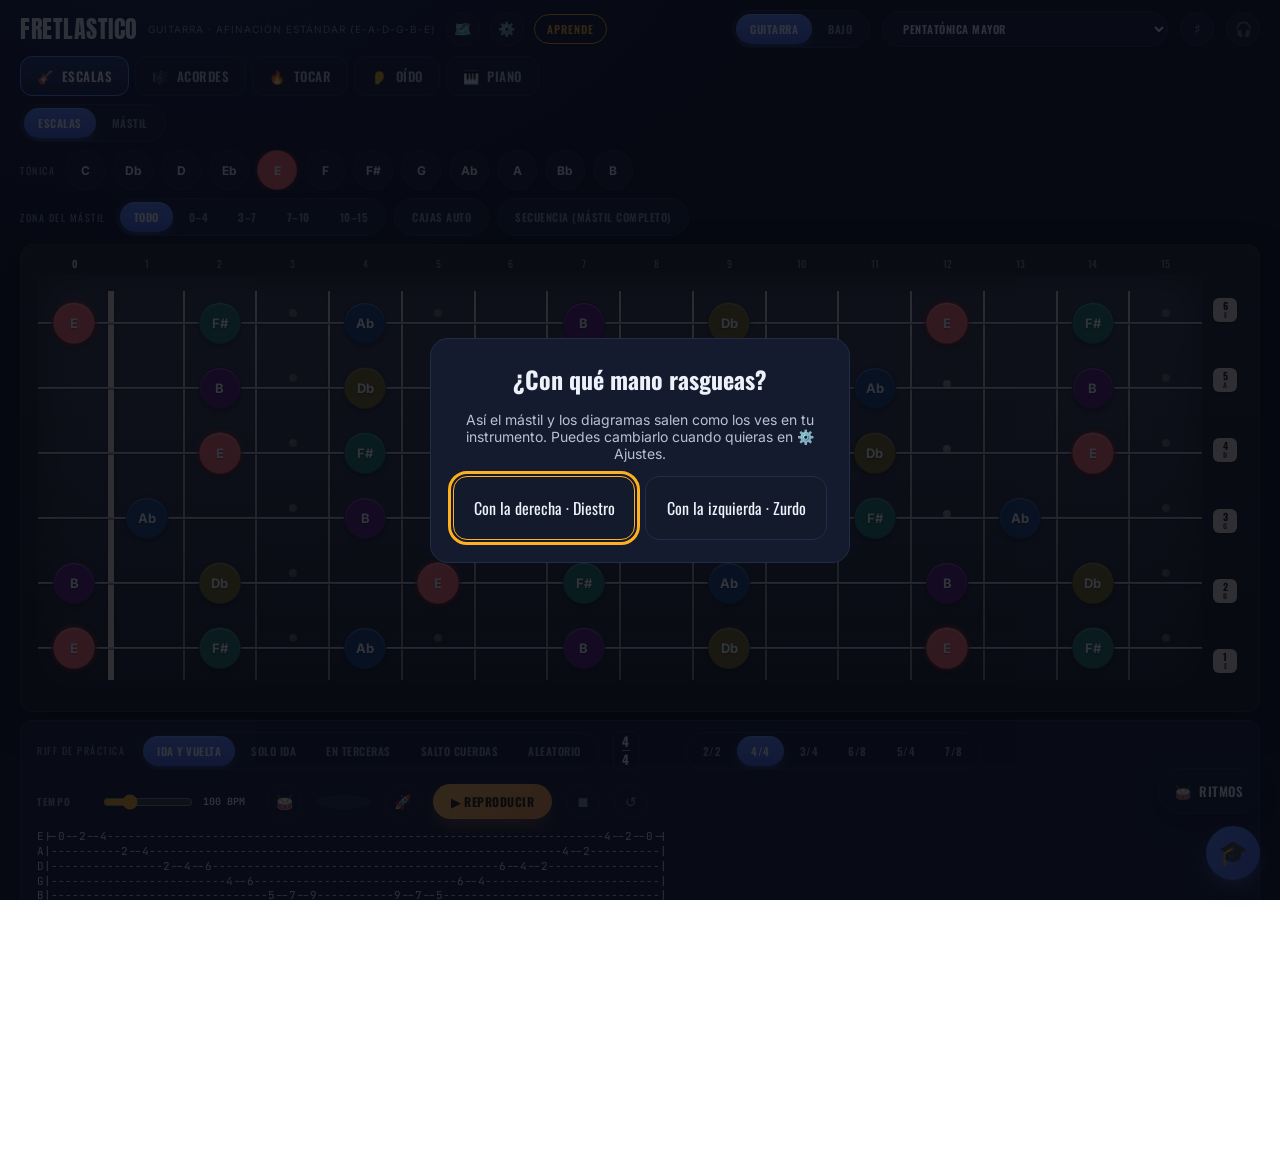
==== commit ab354a30: "Aprende (prototipo guiado) y Taller fase 1 (interfaz) Aprende (aprende/): camino guiado de guitarra " ====
--- a/index.html
+++ b/index.html
@@ -9,7 +9,7 @@
   }
 }
 </script>
-<meta name="viewport" content="width=device-width, initial-scale=1.0, maximum-scale=1, user-scalable=no">
+<meta name="viewport" content="width=device-width, initial-scale=1.0">
 <title>Fretlastico</title>
 <link rel="preconnect" href="https://fonts.googleapis.com">
 <link href="https://fonts.googleapis.com/css2?family=Oswald:wght@400;500;600;700&family=Inter:wght@400;500;600;700&family=JetBrains+Mono:wght@400;700&family=Noto+Music&family=Anton&display=swap" rel="stylesheet">
@@ -597,6 +597,81 @@
     font-family:'Inter', sans-serif; font-size: calc(11.5px * var(--fs-scale)); cursor:pointer; }
   button.sm-item:hover{ color: var(--ink); background: var(--panel-2); }
   .sm-item:last-child{ border-bottom:none; }
+
+  /* ───── Rediseño 2026-10 (fase 1): cabecera compacta, navegación por grupos, ritmos flotantes, móvil ───── */
+  .aprende-link{ font-family:'Oswald', sans-serif; font-weight:600; font-size: calc(11px * var(--fs-scale)); letter-spacing:1px;
+    text-transform:uppercase; color: var(--accent-play); border:1px solid currentColor; border-radius:999px; padding: 6px 12px;
+    text-decoration:none; white-space:nowrap; }
+  .aprende-link:hover{ background: rgba(255,176,32,0.12); }
+  .ajustes-panel{ display:flex; flex-wrap:wrap; align-items:center; gap: 12px; padding: 12px 14px; border-radius: 14px;
+    background: var(--panel); border: 1px solid var(--panel-edge); }
+  .ajustes-panel[hidden]{ display:none; }
+  .ajuste{ display:flex; align-items:center; gap: 8px; background: var(--panel-2); border:1px solid var(--panel-edge);
+    border-radius:999px; padding: 4px 12px 4px 12px; }
+  .ajuste .label{ font-family:'Oswald', sans-serif; font-weight:700; font-size: 12px; color: var(--ink-dim); }
+  .ajuste-valor{ font-size: calc(12px * var(--fs-scale)); color: var(--ink); }
+
+  .grupo-nav{ display:flex; gap: 6px; }
+  .grupo-nav button{ display:flex; align-items:center; gap: 8px; padding: 9px 16px; border-radius: 12px; cursor:pointer;
+    background: var(--panel); border: 1px solid var(--panel-edge); color: var(--ink-secondary);
+    font-family:'Oswald', sans-serif; font-weight:600; font-size: calc(13px * var(--fs-scale)); letter-spacing: .5px; text-transform: uppercase; }
+  .grupo-nav button[aria-current="true"]{ color:#fff; border-color: var(--accent-blue);
+    background: linear-gradient(180deg, rgba(91,140,255,0.28), rgba(91,140,255,0.10)); }
+  .sub-tabs #tabGroup button[hidden]{ display:none; }
+  .sub-tabs.solo-una{ display:none; }
+
+  #ritmoFab{ position: fixed; right: 20px; bottom: 86px; z-index: 499; display:flex; align-items:center; gap: 8px;
+    height: 46px; padding: 0 16px; border-radius: 999px; cursor:pointer; color: var(--ink);
+    background: var(--panel-2); border: 1px solid var(--panel-edge); box-shadow: 0 8px 20px -6px rgba(0,0,0,0.6);
+    font-family:'Oswald', sans-serif; font-weight:600; letter-spacing:.5px; text-transform:uppercase; font-size: 13px; }
+  #ritmoFab.sonando{ border-color: var(--accent-play); color: var(--accent-play); box-shadow: 0 0 0 4px rgba(255,176,32,0.18); }
+  .ritmo-hoja{ position: fixed; left: 50%; transform: translateX(-50%); bottom: 0; z-index: 600; width: min(1100px, 100vw);
+    max-height: 78vh; overflow-y: auto; background: var(--panel); border: 1px solid var(--panel-edge); border-bottom: 0;
+    border-radius: 18px 18px 0 0; box-shadow: 0 -20px 50px -10px rgba(0,0,0,0.7); padding: 0 12px 16px; }
+  .ritmo-hoja[hidden]{ display:none; }
+  .ritmo-hoja-cabecera{ position: sticky; top: 0; z-index: 1; display:flex; justify-content:space-between; align-items:center;
+    padding: 12px 4px; background: var(--panel); }
+  .ritmo-hoja #drumSection > summary{ display:none; }
+  .ritmo-hoja #drumSection{ border: 0; background: transparent; }
+
+  .eleccion-mano{ position: fixed; inset: 0; z-index: 900; display:grid; place-items:center; background: rgba(5,8,16,0.82); padding: 16px; }
+  .eleccion-mano[hidden]{ display:none; }
+  .eleccion-mano .caja{ max-width: 420px; background: var(--panel); border:1px solid var(--panel-edge); border-radius: 18px; padding: 22px; text-align:center; }
+  .eleccion-mano h2{ font-family:'Oswald', sans-serif; margin: 0 0 6px; }
+  .eleccion-mano p{ color: var(--ink-secondary); font-size: 14px; }
+  .eleccion-mano .botones{ display:grid; grid-template-columns: 1fr 1fr; gap: 10px; margin-top: 14px; }
+  .eleccion-mano button{ min-height: 64px; border-radius: 14px; border:1px solid var(--panel-edge); background: var(--panel-2);
+    color: var(--ink); font-family:'Oswald', sans-serif; font-size: 16px; cursor:pointer; }
+  .eleccion-mano button:hover, .eleccion-mano button:focus-visible{ border-color: var(--accent-play); }
+  :focus-visible{ outline: 3px solid var(--accent-play); outline-offset: 2px; }
+
+  @media (max-width: 640px){
+    body{ padding-bottom: 86px; }
+    header{ gap: 8px; }
+    .brand{ width: 100%; }
+    .brand span#instrumentTag{ display:none; }
+    .brand .icon-btn{ width: 38px; height: 38px; }
+    .brand #siteMapFab{ margin-left: auto; }
+    .controls-row{ width: 100%; gap: 8px; }
+    .grupo-nav{ position: fixed; left: 0; right: 0; bottom: 0; z-index: 550; justify-content: space-around; gap: 0;
+      padding: 6px 4px calc(6px + env(safe-area-inset-bottom)); background: rgba(10,14,26,0.96); border-top: 1px solid var(--panel-edge);
+      backdrop-filter: blur(10px); }
+    .grupo-nav button{ flex: 1; flex-direction: column; gap: 2px; padding: 6px 2px; border: 0; background: transparent;
+      font-size: calc(10px * var(--fs-scale)); min-height: 52px; justify-content:center; }
+    .grupo-nav button span{ font-size: 20px; }
+    .grupo-nav button[aria-current="true"]{ background: transparent; color: var(--accent-blue); }
+    #fretTeacherFab{ bottom: 78px; right: 12px; width: 48px; height: 48px; font-size: 21px; }
+    #ritmoFab{ bottom: 136px; right: 12px; height: 44px; padding: 0 14px; }
+    #ritmoFab .ritmo-fab-texto{ display:none; }
+    .ft-panel{ bottom: 76px; }
+    .ritmo-hoja{ max-height: 85vh; }
+    /* mástil: tamaño cómodo y se desliza con el dedo, en vez de 16 trastes apretados en 390 px */
+    .board-shell{ overflow-x: auto; overflow-y: hidden; -webkit-overflow-scrolling: touch; scroll-snap-type: x proximity;
+      height: 46vh; min-height: 280px; justify-content: flex-start; }   /* centrado + desbordado = la izquierda queda inalcanzable */
+    .board-shell .board-frame{ min-width: 880px; }
+    .note-circle{ max-width: 34px; }
+    .icon-btn{ width: 38px; height: 38px; }
+  }
 </style>
 </head>
 <body>
@@ -606,6 +681,8 @@
     <h1>Fretlastico</h1>
     <span id="instrumentTag">GUITARRA · AFINACIÓN ESTÁNDAR</span>
     <button class="icon-btn" id="siteMapFab" title="Mapa del sitio: todo lo que ofrece la app de un vistazo">🗺️</button>
+    <button class="icon-btn" id="ajustesBtn" title="Ajustes: mano, cejilla y tamaño de letra" aria-expanded="false" aria-controls="ajustesPanel">⚙️</button>
+    <a class="aprende-link" href="aprende/" title="Camino guiado paso a paso">Aprende</a>
   </div>
   <div class="controls-row">
     <div class="pill-group" id="instrumentGroup">
@@ -615,21 +692,36 @@
     <select id="scaleSelect"></select>
     <button class="icon-btn" id="chromaticToggle" title="Ver todas las notas (modo verificación)">♯</button>
     <button class="icon-btn" id="quizToggle" title="Adivina la nota (entrenamiento de oído)">🎧</button>
-    <button class="icon-btn" id="handToggle" title="Zurdo / Diestro">⇄</button>
-    <div class="capo-ctrl" id="capoCtrl" title="Cejilla (capo): renumera los trastes desde la cejilla y oscurece lo que queda detrás">
-      <span class="label">Cejilla</span>
-      <select id="capoSelect"></select>
-    </div>
-    <div class="font-size-ctrl" title="Tamaño de letra">
-      <span>Aa</span>
-      <input type="range" id="fontSizeSlider" min="0.85" max="1.5" step="0.05" value="1">
-    </div>
   </div>
 </header>
 
+<div class="ajustes-panel" id="ajustesPanel" hidden>
+  <div class="ajuste">
+    <span class="label">Mano</span>
+    <button class="icon-btn" id="handToggle" title="Zurdo / Diestro">⇄</button>
+    <span class="ajuste-valor" id="manoValor"></span>
+  </div>
+  <div class="capo-ctrl" id="capoCtrl" title="Cejilla (capo): renumera los trastes desde la cejilla y oscurece lo que queda detrás">
+    <span class="label">Cejilla</span>
+    <select id="capoSelect" aria-label="Cejilla"></select>
+  </div>
+  <div class="font-size-ctrl" title="Tamaño de letra">
+    <span>Aa</span>
+    <input type="range" id="fontSizeSlider" min="0.85" max="1.5" step="0.05" value="1" aria-label="Tamaño de letra">
+  </div>
+</div>
+
 <div class="capo-info" id="capoInfo" style="display:none;"></div>
 
-<div class="sub-row">
+<nav class="grupo-nav" id="grupoNav" aria-label="Secciones">
+  <button data-grupo="escalas"><span aria-hidden="true">🎸</span>Escalas</button>
+  <button data-grupo="acordes"><span aria-hidden="true">🎼</span>Acordes</button>
+  <button data-grupo="tocar"><span aria-hidden="true">🔥</span>Tocar</button>
+  <button data-grupo="oido"><span aria-hidden="true">👂</span>Oído</button>
+  <button data-grupo="piano"><span aria-hidden="true">🎹</span>Piano</button>
+</nav>
+
+<div class="sub-row sub-tabs">
   <div class="pill-group" id="tabGroup">
     <button data-tab="escalas" class="active">Escalas</button>
     <button data-tab="estilos">Estilos</button>
@@ -644,7 +736,13 @@
   </div>
 </div>
 
-<details class="theory-section drum-section" id="drumSection">
+<button id="ritmoFab" title="Caja de ritmos y looper" aria-expanded="false" aria-controls="ritmoHoja"><span aria-hidden="true">🥁</span><span class="ritmo-fab-texto">Ritmos</span></button>
+<div class="ritmo-hoja" id="ritmoHoja" hidden>
+  <div class="ritmo-hoja-cabecera">
+    <span class="ft-title">🥁 Caja de ritmos y looper</span>
+    <button class="icon-btn" id="ritmoCerrar" title="Cerrar">✕</button>
+  </div>
+<details class="theory-section drum-section" id="drumSection" open>
   <summary id="drumSummary">🥁 Caja de Ritmos & Looper</summary>
   <div class="theory-body">
     <div class="drum-controls-row">
@@ -794,6 +892,7 @@
     </details>
   </div>
 </details>
+</div>
 
 <div class="sub-row" id="modeConvertRow" style="display:none;">
   <span class="label">Convertir a modo</span>
@@ -1493,7 +1592,7 @@
 </div>
 
 <footer>
-  <span id="fretCountFooter">15 trastes · toca el ⇄ para cambiar de mano</span>
+  <span id="fretCountFooter">15 trastes · la mano se cambia en ⚙️ Ajustes</span>
   <span class="legend"><span class="dot-legend"></span> Nota raíz (tónica)</span>
 </footer>
 
@@ -3028,7 +3127,7 @@
       answer: `Cada fila de instrumento tiene un botón 🔊/🔇 para silenciarlo sin borrar lo que tenías programado. El "Looper de piano" te deja construir un bucle de acordes (con patrón Pad, Negras o Primer tiempo) sincronizado con el ritmo — o cargar una progresión típica ya hecha (I-IV-V, I-vi-IV-V...) con un botón, sin añadir los acordes a mano. También tiene un selector de sonido (Suave/Puro/Brillante). Debajo, la "Línea de bajo (looper)" toca automáticamente sobre la MISMA lista de acordes del looper de piano (no hace falta escribirla dos veces), con 4 patrones: Raíz sostenida, Raíz-Quinta, Octavas y Walking. Y "EQ · efectos del conjunto" tiene 3 mandos (Reverb, Chorus, Delay) que afectan a la batería y a los dos loopers juntos.` },
     { id: 'uso-zurdo', title: '¿Cómo cambio a zurdo?',
       keywords: ['zurdo','zurda','mano izquierda','cambiar mano','diestro'],
-      answer: `Arriba a la derecha del mástil hay un botón con el icono ⇄ (junto al título) — lo tocas y toda la app (mástil, acordes, tríadas) se voltea a orientación zurda, con el clavijero a la derecha. Se aplica en toda la aplicación, no solo en una pestaña.` },
+      answer: `En ⚙️ Ajustes (arriba, junto al título) está el botón ⇄ de la mano — lo tocas y toda la app (mástil, acordes, tríadas) se voltea a orientación zurda, con el clavijero a la derecha. Se aplica en toda la aplicación, no solo en una pestaña.` },
     { id: 'uso-zona-mastil', title: '¿Qué es la "Zona del mástil" en Tríadas?',
       keywords: ['zona del mastil','zona mastil','trastes 0-5','trastes 9-12'],
       answer: `Te deja elegir en qué parte del mástil (graves, medios, agudos) quieres ver la tríada. Como una nota fija en una cuerda fija solo se repite cada 12 trastes, la app elige automáticamente qué juego de cuerdas encaja mejor en la zona que pediste — no hace falta que tú elijas las cuerdas a mano, se ajustan solas.` },
@@ -4427,8 +4526,8 @@
     renderModeConvertRow();
     updateCapoInfo();
     $('#fretCountFooter').textContent = usingMastil
-      ? '16 trastes · vista de referencia completa · toca el ⇄ para cambiar de mano'
-      : '15 trastes · toca el ⇄ para cambiar de mano';
+      ? '16 trastes · vista de referencia completa · la mano se cambia en ⚙️ Ajustes'
+      : '15 trastes · la mano se cambia en ⚙️ Ajustes';
 
     $('#instrumentTag').textContent =
       (state.instrument === 'guitarra' ? 'GUITARRA' : 'BAJO') +
@@ -5992,8 +6091,12 @@
     }
     const list = state.triad.tonality === 'major' ? TRIAD_PROGRESSIONS_MAJOR : TRIAD_PROGRESSIONS_MINOR;
     const prog = list[state.triad.progressionIdx];
+    // la lista menor tiene menos progresiones que la mayor (y el modo horizontal, menos juegos de cuerdas que el
+    // vertical): al cambiar, el índice elegido podía quedar fuera y la sección se rompía
+    if (!prog) { state.triad.progressionIdx = null; $('#triadProgPlayBtn').disabled = true; return; }
     const degrees = triadDiatonicDegrees(state.triad.root, state.triad.tonality);
     const sets = state.triad.mode === 'vertical' ? TRIAD_STRING_SETS_VERTICAL : TRIAD_STRING_SETS_HORIZONTAL;
+    if (!sets[state.triad.stringSetIdx]) state.triad.stringSetIdx = 0;
     const stringSet = sets[state.triad.stringSetIdx];
     let prevShape = null;
     prog.degrees.forEach((degIdx, i) => {
@@ -8743,6 +8846,116 @@
   });
   $('#siteMapClose').addEventListener('click', () => { $('#siteMapPanel').style.display = 'none'; });
 
+
+  // ───── Rediseño 2026-10 (fase 1): grupos de secciones, ajustes recordados, mano, ritmos flotantes ─────
+  // Capa por encima de la app: no cambia la lógica de las pestañas, solo cómo se llega a ellas y qué se recuerda.
+  const GRUPOS = { escalas: ['escalas', 'mastil'], acordes: ['acordes', 'triads'], tocar: ['estilos', 'licks', 'tecnica'], oido: ['oido', 'voz'], piano: ['piano'] };
+  const grupoDe = tab => Object.keys(GRUPOS).find(g => GRUPOS[g].includes(tab)) || 'escalas';
+  const ultimaDelGrupo = {};
+  document.querySelectorAll('#grupoNav button').forEach(b => b.addEventListener('click', () => {
+    const g = b.dataset.grupo;
+    if (grupoDe(state.tab) === g) return;
+    const destino = ultimaDelGrupo[g] || GRUPOS[g][0];
+    document.querySelector(`#tabGroup button[data-tab="${destino}"]`).click();   // el mismo camino que la pestaña de siempre
+  }));
+  function sincronizarGrupos(){
+    const g = grupoDe(state.tab);
+    ultimaDelGrupo[g] = state.tab;
+    document.querySelectorAll('#grupoNav button').forEach(b => b.setAttribute('aria-current', String(b.dataset.grupo === g)));
+    document.querySelectorAll('#tabGroup button').forEach(b => { b.hidden = !GRUPOS[g].includes(b.dataset.tab); });
+    document.querySelector('.sub-tabs').classList.toggle('solo-una', GRUPOS[g].length < 2);
+  }
+
+  // Ajustes recordados en este navegador (si el almacenamiento falla, la app funciona igual sin recordar).
+  const CLAVE_TALLER = 'fretlastico.taller.v1';
+  let ajustesGuardados = null;
+  try { ajustesGuardados = JSON.parse(localStorage.getItem(CLAVE_TALLER)); } catch (e) { ajustesGuardados = null; }
+  const tabsValidas = [...document.querySelectorAll('#tabGroup button')].map(b => b.dataset.tab);
+  const entero = (v, min, max) => Number.isInteger(v) && v >= min && v <= max;
+  if (ajustesGuardados && typeof ajustesGuardados === 'object') {
+    const g = ajustesGuardados;
+    if (g.instrument === 'guitarra' || g.instrument === 'bajo') state.instrument = g.instrument;
+    if (typeof g.lefty === 'boolean') state.lefty = g.lefty;
+    if (entero(g.capo, 0, 11)) state.capo = g.capo;
+    if (tabsValidas.includes(g.tab)) state.tab = g.tab;
+    if (entero(g.root, 0, 11)) state.root = g.root;
+    if (typeof g.scaleKey === 'string' && Object.prototype.hasOwnProperty.call(SCALES, g.scaleKey)) state.scaleKey = g.scaleKey;
+    if (entero(g.bpm, 50, 250)) state.bpm = g.bpm;
+    const fs = Number(g.fs);
+    if (fs >= 0.85 && fs <= 1.5) { $('#fontSizeSlider').value = fs; document.documentElement.style.setProperty('--fs-scale', fs); }
+  } else {
+    state.lefty = false;   // para cualquiera: diestro por defecto; se pregunta la primera vez (abajo)
+  }
+  $('#capoSelect').value = state.capo;
+  $('#scaleSelect').value = state.scaleKey;
+  $('#bpmSlider').value = state.bpm; $('#bpmLabel').textContent = state.bpm + ' BPM';
+  $('#drumBpmSlider').value = state.bpm; $('#drumBpmLabel').textContent = state.bpm + ' BPM';
+  function guardarAjustes(){
+    try {
+      localStorage.setItem(CLAVE_TALLER, JSON.stringify({
+        instrument: state.instrument, lefty: state.lefty, capo: state.capo, tab: state.tab, root: state.root,
+        scaleKey: state.scaleKey, bpm: state.bpm, fs: $('#fontSizeSlider').value,
+        manoElegida: !!(ajustesGuardados && ajustesGuardados.manoElegida) || manoElegida }));
+    } catch (e) { /* sin almacenamiento: solo esta sesión */ }
+  }
+  $('#fontSizeSlider').addEventListener('change', guardarAjustes);
+  $('#bpmSlider').addEventListener('change', guardarAjustes);
+
+  // La primera vez, ¿diestro o zurdo? (antes la app arrancaba siempre en zurdo)
+  let manoElegida = false;
+  if (!(ajustesGuardados && ajustesGuardados.manoElegida)) {
+    const caja = document.createElement('div');
+    caja.className = 'eleccion-mano'; caja.setAttribute('role', 'dialog'); caja.setAttribute('aria-modal', 'true'); caja.setAttribute('aria-labelledby', 'manoTitulo');
+    const interior = document.createElement('div'); interior.className = 'caja';
+    const h2 = document.createElement('h2'); h2.id = 'manoTitulo'; h2.textContent = '¿Con qué mano rasgueas?';
+    const p = document.createElement('p'); p.textContent = 'Así el mástil y los diagramas salen como los ves en tu instrumento. Puedes cambiarlo cuando quieras en ⚙️ Ajustes.';
+    const botones = document.createElement('div'); botones.className = 'botones';
+    [['Con la derecha', false, 'Diestro'], ['Con la izquierda', true, 'Zurdo']].forEach(([texto, zurdo, sub]) => {
+      const b = document.createElement('button'); b.textContent = `${texto} · ${sub}`;
+      b.addEventListener('click', () => { state.lefty = zurdo; manoElegida = true; caja.remove(); render(); });
+      botones.appendChild(b);
+    });
+    interior.append(h2, p, botones); caja.appendChild(interior); document.body.appendChild(caja);
+    setTimeout(() => botones.firstChild.focus(), 50);
+  }
+  $('#handToggle').addEventListener('click', () => { manoElegida = true; guardarAjustes(); });
+
+  // Panel de ajustes (mano, cejilla, tamaño de letra)
+  $('#ajustesBtn').addEventListener('click', () => {
+    const panel = $('#ajustesPanel'), abrir = panel.hidden;
+    panel.hidden = !abrir; $('#ajustesBtn').setAttribute('aria-expanded', String(abrir)); $('#ajustesBtn').classList.toggle('active', abrir);
+  });
+
+  // Caja de ritmos: hoja deslizable con botón flotante, disponible en cualquier sección
+  const abrirRitmos = abrir => { $('#ritmoHoja').hidden = !abrir; $('#ritmoFab').setAttribute('aria-expanded', String(abrir)); };
+  $('#ritmoFab').addEventListener('click', () => abrirRitmos($('#ritmoHoja').hidden));
+  $('#ritmoCerrar').addEventListener('click', () => abrirRitmos(false));
+  new MutationObserver(() => $('#ritmoFab').classList.toggle('sonando', $('#drumSummary').textContent.includes('sonando')))
+    .observe($('#drumSummary'), { childList: true, characterData: true, subtree: true });
+  document.addEventListener('keydown', e => {
+    if (e.key !== 'Escape') return;
+    abrirRitmos(false); $('#ajustesPanel').hidden = true; $('#ajustesBtn').setAttribute('aria-expanded', 'false');
+  });
+
+  // Botones de solo icono: su título también como nombre accesible (lectores de pantalla)
+  document.querySelectorAll('button[title]').forEach(b => {
+    if (!b.getAttribute('aria-label') && !/[\p{L}\p{N}]{2,}/u.test(b.textContent)) b.setAttribute('aria-label', b.title);
+  });
+
+  // Tras cada render: grupos, mano, ajustes guardados y mástil centrado en la cejuela (en el móvil se desliza)
+  let ultimaVista = '';
+  const renderBase = render;
+  render = function(){
+    try { renderBase(); } finally { despuesDeRender(); }   // aunque una sección falle, la navegación y los ajustes siguen al día
+  };
+  function despuesDeRender(){
+    sincronizarGrupos();
+    $('#manoValor').textContent = state.lefty ? 'Zurdo' : 'Diestro';
+    guardarAjustes();
+    const vista = state.tab + state.lefty + state.instrument, shell = document.querySelector('.board-shell');
+    if (vista !== ultimaVista && shell && shell.scrollWidth > shell.clientWidth) shell.scrollLeft = state.lefty ? shell.scrollWidth : 0;
+    ultimaVista = vista;
+  }
   render();
 })();
 </script>
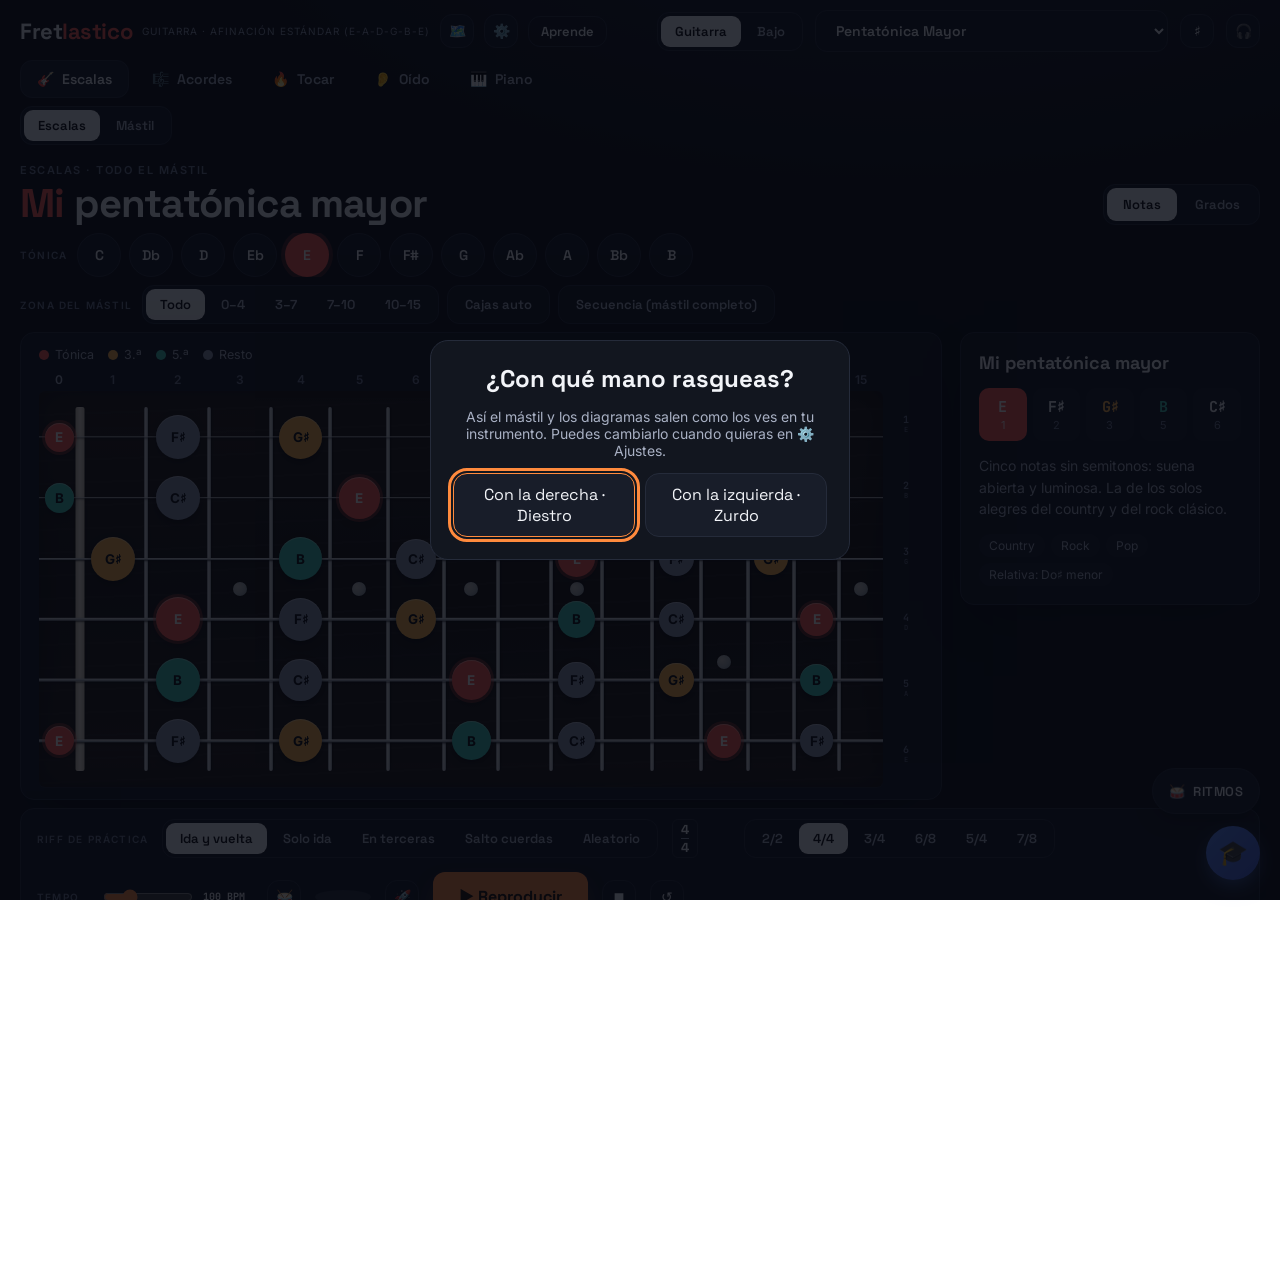
==== commit 15dff8c0: "Taller: tema Ébano y nuevo mástil (rediseño, sobre todo de Escalas) - Tema Ébano en toda la app: Spa" ====
--- a/index.html
+++ b/index.html
@@ -12,673 +12,14 @@
 <meta name="viewport" content="width=device-width, initial-scale=1.0">
 <title>Fretlastico</title>
 <link rel="preconnect" href="https://fonts.googleapis.com">
-<link href="https://fonts.googleapis.com/css2?family=Oswald:wght@400;500;600;700&family=Inter:wght@400;500;600;700&family=JetBrains+Mono:wght@400;700&family=Noto+Music&family=Anton&display=swap" rel="stylesheet">
-<style>
-  :root{
-    --bg: #0A0E1A;
-    --bg-glow: radial-gradient(1200px 700px at 15% -10%, #182248 0%, #0A0E1A 55%);
-    --wood-1: #2f333a;
-    --wood-2: #383d45;
-    --wood-3: #1c1f24;
-    --fret-metal-a: #d8d3c8;
-    --fret-metal-b: #8a8478;
-    --bone: #ede4d3;
-    --ink: #EDF1F9;
-    --ink-secondary: #B7C0D8;
-    --ink-dim: #8792AC;
-    --ink-faint: #5B7099;
-    --panel: #141B2E;
-    --panel-2: #131A2B;
-    --panel-edge: #232C47;
-    --panel-edge-soft: #1F2844;
-    --panel-border: #2A3450;
-    --accent-root: #FF6B6B;
-    --accent-root-dark: #D94F4F;
-    --accent-play: #FFB020;
-    --accent-blue: #5B8CFF;
-    --accent-blue-dark: #4763E0;
-    --accent-green: #5FCB8F;
-    --accent-purple: #9B6BFF;
-    --accent-teal: #2FD4B8;
-    --accent-pink: #FF4FA3;
-    --fs-scale: 1; /* control de tamaño de letra global, se ajusta con el mini-slider "Aa" */
-  }
-
-  *{ box-sizing: border-box; -webkit-tap-highlight-color: transparent; }
-
-  html, body{ margin:0; padding:0; height:100%; background: var(--bg-glow); color: var(--ink);
-    font-family: 'Inter', sans-serif; overflow-x: hidden; } /* red de seguridad: nada se sale de pantalla */
-
-  body{ display:flex; flex-direction:column; height:100vh; padding: 10px 20px; gap: 8px; overflow-y:auto; }
-
-  header{ display:flex; align-items:center; justify-content:space-between; gap: 16px; flex-wrap: wrap; min-width:0; }
-  .brand{ display:flex; align-items:center; gap:10px; min-width:0; }
-  .brand h1{ font-family:'Anton', 'Oswald', sans-serif; font-weight:400; font-size: calc(24px * var(--fs-scale)); letter-spacing: 0.5px;
-    text-transform: uppercase; margin:0; }
-  .brand span{ font-size: calc(10px * var(--fs-scale)); color: var(--ink-dim); letter-spacing: 1px; }
-
-  .controls-row{ display:flex; align-items:center; gap: 12px; flex-wrap: wrap; min-width:0; }
-
-  /* los grupos de pastillas (tónica, zona, patrón, estilo...) pueden tener más botones de los que
-     caben en una pantalla de móvil estrecha: en vez de desbordar la página, se deslizan horizontalmente. */
-  .pill-group{ display:flex; background: var(--panel); border: 1px solid var(--panel-edge);
-    border-radius: 999px; padding: 3px; gap: 2px; min-width:0; max-width: 100%;
-    overflow-x: auto; scrollbar-width: none; -webkit-overflow-scrolling: touch; }
-  .pill-group::-webkit-scrollbar{ display:none; }
-  .pill-group button{ font-family:'Oswald', sans-serif; font-weight: 600; font-size: calc(11px * var(--fs-scale)); letter-spacing: 0.5px;
-    text-transform: uppercase; padding: 7px 14px; border-radius: 999px; border: none; background: transparent;
-    color: var(--ink-dim); cursor: pointer; transition: background .15s, color .15s; white-space:nowrap; flex-shrink:0; }
-  .pill-group button.active{ background: linear-gradient(180deg, var(--accent-blue), var(--accent-blue-dark)); color: #fff;
-    box-shadow: 0 4px 12px -3px rgba(91,140,255,0.55), inset 0 1px 0 rgba(255,255,255,0.15); }
-
-  select#scaleSelect{ font-family:'Oswald', sans-serif; font-weight: 600; font-size: calc(11px * var(--fs-scale)); letter-spacing: 0.5px;
-    text-transform: uppercase; background: var(--panel); color: var(--ink); border: 1px solid var(--panel-edge);
-    border-radius: 999px; padding: 8px 16px; cursor: pointer; max-width: 42vw; text-overflow:ellipsis; }
-
-  select#pianoChordQualitySelect, select#pianoLooperQualitySelect{ font-family:'Oswald', sans-serif; font-weight: 600; font-size: calc(11px * var(--fs-scale));
-    background: var(--panel) url("data:image/svg+xml;utf8,<svg xmlns='http://www.w3.org/2000/svg' viewBox='0 0 10 6'><path d='M0 0l5 6 5-6z' fill='%238792AC'/></svg>") no-repeat right 14px center;
-    background-size: 9px 6px;
-    color: var(--ink); border: 1px solid var(--panel-edge);
-    border-radius: 999px; padding: 8px 30px 8px 16px; cursor: pointer; max-width: 40vw;
-    appearance: none; -webkit-appearance: none; -moz-appearance: none; }
-
-  .icon-btn{ width: 34px; height: 34px; border-radius: 50%; border: 1px solid var(--panel-edge);
-    background: var(--panel); color: var(--ink-dim); display:flex; align-items:center; justify-content:center;
-    cursor:pointer; font-size: calc(14px * var(--fs-scale)); flex-shrink:0; }
-  .icon-btn.active{ color: var(--ink); border-color: #4a5561; background: linear-gradient(180deg, #4a5561, #333a42); }
-
-  .font-size-ctrl{ display:flex; align-items:center; gap: 6px; background: var(--panel);
-    border: 1px solid var(--panel-edge); border-radius: 999px; padding: 6px 12px; flex-shrink:0; }
-  .font-size-ctrl span{ font-family:'Oswald', sans-serif; font-weight:700; font-size: 12px; color: var(--ink-dim); }
-  .font-size-ctrl input[type=range]{ width: 70px; accent-color: var(--accent-play); }
-
-  .capo-ctrl{ display:flex; align-items:center; gap: 6px; background: var(--panel);
-    border: 1px solid var(--panel-edge); border-radius: 999px; padding: 6px 12px; flex-shrink:0; }
-  .capo-ctrl .label{ font-family:'Oswald', sans-serif; font-weight:700; font-size: 12px; color: var(--ink-dim); }
-  .capo-ctrl select{ background: var(--panel-edge); color: var(--ink); border:none; border-radius: 6px;
-    padding: 4px 6px; font-size: calc(11px * var(--fs-scale)); font-family:'Oswald', sans-serif; }
-  .capo-info{ background: rgba(224,184,74,0.1); border: 1px solid rgba(224,184,74,0.3); border-radius: 10px;
-    padding: 8px 16px; margin: 0 auto 8px; max-width: 1200px; font-size: calc(12px * var(--fs-scale));
-    color: var(--ink); text-align:center; }
-  .capo-info b{ color: var(--accent-play); }
-
-  .jam-summary{ display:flex; flex-wrap:wrap; align-items:center; justify-content:space-between; gap:10px;
-    background: linear-gradient(135deg, rgba(224,184,74,0.14), rgba(171,30,22,0.08));
-    border: 1px solid rgba(224,184,74,0.35); border-radius: 12px; padding: 12px 18px; }
-  .jam-summary-text{ flex:1; min-width:220px; }
-  .jam-summary-title{ font-family:'Oswald', sans-serif; font-weight:700; text-transform:uppercase;
-    letter-spacing:1px; font-size: calc(11px * var(--fs-scale)); color: var(--ink-dim); margin-bottom:2px; }
-  .jam-summary-main{ font-size: calc(15px * var(--fs-scale)); color: var(--ink); }
-  .jam-summary-main b{ color: var(--accent-play); }
-  .jam-summary-alt{ font-size: calc(11px * var(--fs-scale)); color: var(--ink-dim); margin-top:2px; }
-  .jam-summary-note{ font-size: calc(10px * var(--fs-scale)); color: var(--ink-dim); font-style:italic; margin-top:3px; }
-  .jam-summary-btn{ font-family:'Oswald', sans-serif; font-weight:600; font-size: calc(12px * var(--fs-scale));
-    background: var(--accent-play); color:#241300; border:none; border-radius:999px; padding: 9px 18px;
-    cursor:pointer; white-space:nowrap; }
-
-  .fret-cell.behind-capo{ opacity: 0.22; filter: grayscale(0.6); }
-  .fret-cell.behind-capo .note-circle{ pointer-events:none; }
-  .fret-numbers div.capo-num{ color: var(--accent-play); font-weight:700; }
-
-  .sub-row{ display:flex; align-items:center; gap: 8px; flex-wrap:wrap; min-width:0; }
-  .sub-row .label{ font-family:'Oswald', sans-serif; font-size: calc(10px * var(--fs-scale)); letter-spacing: 1.5px;
-    text-transform: uppercase; color: var(--ink-dim); margin-right: 2px; white-space:nowrap; flex-shrink:0; }
-
-  .note-btn{ width: 40px; height: 40px; border-radius: 50%; border: 1px solid var(--panel-edge);
-    background: var(--panel); color: var(--ink); font-family:'Inter', sans-serif; font-weight: 700;
-    font-size: calc(12px * var(--fs-scale)); cursor: pointer; transition: transform .1s, box-shadow .15s; flex-shrink:0; }
-  .note-btn:hover{ transform: translateY(-1px); }
-  .note-btn.selected{ background: var(--accent-root); border-color: var(--accent-root-dark);
-    box-shadow: 0 0 0 3px rgba(171,30,22,0.25); color: white; }
-
-  #rootButtons{ display:flex; gap:8px; overflow-x:auto; scrollbar-width:none; -webkit-overflow-scrolling:touch;
-    max-width: 100%; min-width:0; }
-  #rootButtons::-webkit-scrollbar{ display:none; }
-
-  .board-shell{ flex: none; width:100%; display:flex; align-items:stretch; justify-content:center;
-    height: 52vh; min-height: 340px; max-height: 620px; min-width:0; }
-
-  .piano-shell{ flex: none; width:100%; display:flex; flex-direction:column; gap:10px;
-    height: 66vh; min-height: 540px; max-height: 780px; min-width:0; }
-
-  .triad-shell{ flex: none; width:100%; display:flex; flex-direction:column; gap:12px; }
-  .oido-shell{ flex: none; width:100%; display:flex; flex-direction:column; gap:12px; }
-  #oidoAnswerGroup{ flex-wrap:wrap; }
-  #oidoAnswerGroup button.correct{ background: var(--accent-green); color:#0A0E1A; border-color: var(--accent-green); }
-  #oidoAnswerGroup button.wrong{ background: var(--accent-root); color:#fff; border-color: var(--accent-root-dark); }
-  #oidoFeedback{ font-weight:700; color: var(--ink); }
-  .triad-diagram-wrap{ display:flex; gap:20px; align-items:flex-start; flex-wrap:wrap; }
-  .triad-diagram{ background: var(--panel); border:1px solid var(--panel-edge); border-radius:12px;
-    padding:18px; width: 220px; max-width: 100%; }
-  .triad-diagram.wide{ width: 100%; max-width: 640px; }
-  .triad-diagram svg{ display:block; width:100%; height:auto; }
-  .triad-info{ background: var(--panel); border:1px solid var(--panel-edge); border-radius:12px;
-    padding:16px; min-width:200px; font-family:'Inter', sans-serif; font-size: calc(11.5px * var(--fs-scale));
-    line-height:1.7; flex:1; }
-  .triad-info b{ color: var(--accent-blue); }
-
-  .triad-progression-cards{ display:flex; flex-wrap:wrap; gap: 26px; justify-content:center;
-    align-items:flex-start; width:100%; margin-top:10px; }
-  .chord-mini-card.triad-card{ flex: 0 1 auto; max-width: none; }
-
-  .piano-controls-row{ display:flex; align-items:center; gap:14px; flex-wrap:wrap; }
-  .piano-note-display{ font-family:'Oswald', sans-serif; font-weight:700;
-    font-size: calc(16px * var(--fs-scale)); color: var(--accent-play); }
-  .piano-font-status{ font-family:'Inter', sans-serif; font-size: calc(11px * var(--fs-scale)); color: var(--ink-dim); }
-  .piano-font-status.ok{ color: #5FCB8F; }
-  .piano-font-status.fallback{ color: var(--ink-dim); }
-  .piano-clef-toggle{ margin-left:auto; }
-
-  .staff-row{ display:flex; align-items:stretch; gap:12px; flex: 0 0 280px; height:280px; }
-  .staff-wrap{ flex: 0 0 80%; width:80%; min-width:0; background: #e2d5b0; border-radius: 12px; padding: 8px 16px;
-    box-shadow: 0 8px 20px rgba(0,0,0,0.35); box-sizing:border-box; }
-  .staff-wrap svg{ display:block; width:100%; height:100%; overflow: visible; }
-  .piano-big-note{ flex: 0 0 20%; width:20%; display:flex; align-items:center; justify-content:center;
-    background: var(--panel); border: 1px solid var(--panel-edge); border-radius: 12px;
-    font-family:'Oswald', sans-serif; font-weight:700; color: var(--accent-play);
-    font-size: calc(40px * var(--fs-scale)); letter-spacing: 1px; text-align:center; line-height:1.1;
-    box-sizing:border-box; }
-
-  .piano-keyboard-wrap{ flex:1; min-height: 140px; overflow-x:auto; overflow-y:hidden;
-    background: linear-gradient(180deg, #202327, #14161a); border-radius: 12px; padding: 10px;
-    box-shadow: 0 12px 30px rgba(0,0,0,0.5); }
-  .piano-keyboard{ position:relative; height:100%; display:flex; width:100%; min-width: 100%; }
-  .piano-key-white{ position:relative; flex: 1 1 0; min-width: 15px; height:100%;
-    background: linear-gradient(180deg, #fdfdfb, #e9e7de); border: 1px solid #24211c;
-    border-radius: 0 0 5px 5px; cursor:pointer; display:flex; align-items:flex-end; justify-content:center;
-    padding-bottom: 8px; font-family:'Oswald', sans-serif; font-size: 10px; color:#8a8578; }
-  .piano-key-white:hover{ background: linear-gradient(180deg, #fff, #f0efe6); }
-  .piano-key-white.active{ background: linear-gradient(180deg, #FFB020, #CC8A10); color:#241300; }
-  .piano-key-white.middle-c{ background: linear-gradient(180deg, #fdfdfb, #e5c98a); }
-  .piano-key-white.middle-c.active{ background: linear-gradient(180deg, #FFB020, #CC8A10); }
-  .piano-key-black{ position:absolute; top:0; width: 1.4%; height:62%; z-index:2;
-    background: linear-gradient(180deg, #2a2a2a, #060606); border: 1px solid #000;
-    border-radius: 0 0 4px 4px; cursor:pointer; }
-  .piano-key-black:hover{ background: linear-gradient(180deg, #3a3a3a, #161616); }
-  .piano-key-black.active{ background: linear-gradient(180deg, #FFB020, #CC8A10); }
-  .piano-key-white.c-label::after{ content: attr(data-label); }
-
-  .board-frame{ background: linear-gradient(180deg, #202327, #14161a); border-radius: 14px;
-    padding: 12px 18px 16px 18px; box-shadow: 0 12px 30px rgba(0,0,0,0.5), inset 0 0 0 1px #2a2e34;
-    width: 100%; min-width:0; display:flex; flex-direction:column; }
-
-  .fret-numbers{ display:grid; gap: 0; margin-bottom: 4px; min-width:0; }
-  .fret-numbers div{ text-align:center; font-family:'Oswald', sans-serif; font-size: calc(10px * var(--fs-scale)); color: var(--ink-dim); }
-  .fret-numbers div.nut-num{ color: var(--bone); font-weight: 600; }
-
-  .board-body{ flex: 1; display:flex; gap: 6px; min-height: 160px; min-width:0; }
-
-  .fretboard{ position: relative; flex: 1; display:grid; border-radius: 6px; overflow: hidden; min-width:0;
-    padding: 16px 0; background: repeating-linear-gradient(180deg, rgba(255,255,255,0.02) 0px, transparent 2px, transparent 40px),
-      linear-gradient(180deg, var(--wood-2), var(--wood-1) 45%, var(--wood-3));
-    box-shadow: inset 0 0 40px rgba(0,0,0,0.5); background-clip: padding-box; }
-
-  .fret-lines{ position:absolute; inset: 16px 0; pointer-events:none; z-index:0; }
-  .fret-wire{ position:absolute; top:0; bottom:0; width:2px; transform:translateX(-50%);
-    background: linear-gradient(180deg, var(--fret-metal-a), var(--fret-metal-b)); box-shadow: 0 0 2px rgba(0,0,0,0.4); }
-  .fret-wire.nut-wire{ width:6px; background: var(--bone); box-shadow: 0 0 4px rgba(0,0,0,0.5); }
-  .fret-wire.capo-wire{ width:8px; background: var(--accent-play); box-shadow: 0 0 8px rgba(224,184,74,0.8); }
-
-  .string-row{ position: relative; display:grid; grid-column: 1 / -1; align-items:center; z-index:1; }
-
-  .string-line{ position:absolute; left:0; right:0; top:50%; height: 2px;
-    background: linear-gradient(180deg, #cfd4da, #8f959c); transform: translateY(-50%);
-    box-shadow: 0 1px 1px rgba(0,0,0,0.4); pointer-events:none; }
-
-  .string-labels{ width: 34px; display:flex; flex-direction:column; }
-  .string-label{ flex:1; display:flex; align-items:center; justify-content:center; }
-  .string-label .badge{ font-family:'Oswald', sans-serif;
-    font-weight:700; font-size: calc(8px * var(--fs-scale)); color: #14161a; background: var(--bone); width: 24px; height:24px;
-    border-radius:6px; display:flex; flex-direction:column; align-items:center; justify-content:center;
-    line-height: 1; gap: 1px; box-shadow: 0 1px 2px rgba(0,0,0,0.4); }
-  .string-label .snum{ font-size: calc(10px * var(--fs-scale)); }
-  .string-label .sletter{ font-size: calc(7px * var(--fs-scale)); opacity: 0.75; }
-
-  .fret-cell{ position: relative; display:flex; align-items:center; justify-content:center; min-width: 0; z-index:1; }
-  .fretboard.quiz-mode .fret-cell{ cursor: pointer; }
-
-  .inlay{ position:absolute; bottom: 6px; width: 8px; height:8px; border-radius:50%;
-    background: radial-gradient(circle at 35% 30%, #e9e2d4, #b9ac95); opacity: 0.35; z-index:0; }
-  .inlay.double-a{ bottom: 60%; }
-  .inlay.double-b{ bottom: 12%; }
-
-  .note-circle{ width: 66%; aspect-ratio: 1/1; max-width: 42px; border-radius: 50%; display:flex;
-    align-items:center; justify-content:center; font-weight: 700; font-size: clamp(calc(9px * var(--fs-scale)), 1.1vw, calc(13px * var(--fs-scale)));
-    color: #fff; text-shadow: 0 1px 2px rgba(0,0,0,0.45);
-    box-shadow: 0 2px 5px rgba(0,0,0,0.5), inset 0 1px 1px rgba(255,255,255,0.35);
-    border: 1.5px solid rgba(0,0,0,0.25); z-index: 2; transition: transform .12s, box-shadow .12s; }
-  .note-circle.is-root{ box-shadow: 0 0 0 3px rgba(171,30,22,0.35), 0 2px 6px rgba(0,0,0,0.55),
-    inset 0 1px 1px rgba(255,255,255,0.4); }
-  .note-circle.playing{ transform: scale(1.35); box-shadow: 0 0 0 4px rgba(224,184,74,0.55), 0 0 18px 4px rgba(224,184,74,0.6); }
-  .note-circle.playing.muted{ transform: scale(1.12); box-shadow: 0 0 0 4px rgba(154,160,168,0.55), 0 0 8px 2px rgba(154,160,168,0.5); }
-  .note-circle.playing.accent{ transform: scale(1.5); box-shadow: 0 0 0 5px rgba(224,184,74,0.85), 0 0 26px 6px rgba(224,184,74,0.85); }
-  .note-circle.mode-flash{ animation: modeFlash 1.1s ease-out 2; }
-  @keyframes modeFlash{
-    0%   { transform: scale(1.5); box-shadow: 0 0 0 6px rgba(63,174,235,0.9), 0 0 28px 8px rgba(63,174,235,0.85); }
-    100% { transform: scale(1); box-shadow: none; }
-  }
-
-  .riff-panel{ display:flex; flex-direction:column; gap: 10px; background: var(--panel);
-    border: 1px solid var(--panel-edge); border-radius: 12px; padding: 10px 16px; min-width:0; }
-  .riff-controls-row{ display:flex; align-items:center; gap: 14px; flex-wrap:wrap; min-width:0; }
-  .riff-panel .riff-label{ font-family:'Oswald', sans-serif; font-size: calc(10px * var(--fs-scale)); letter-spacing: 1.5px;
-    text-transform: uppercase; color: var(--ink-dim); white-space:nowrap; }
-  .riff-panel pre{ margin:0; font-size: calc(11px * var(--fs-scale)); line-height: 1.35; color: var(--ink); width: 100%;
-    font-family: 'JetBrains Mono', monospace;
-    overflow-x:auto; white-space:pre; -webkit-overflow-scrolling:touch; }
-  .play-btn{ font-family:'Oswald', sans-serif; font-weight: 700; font-size: calc(12px * var(--fs-scale)); letter-spacing: 0.5px;
-    text-transform:uppercase; background: linear-gradient(135deg, #FFC24B, #FF9640); color:#241300;
-    border:none; border-radius: 999px; padding: 9px 18px; cursor:pointer; white-space:nowrap;
-    box-shadow: 0 8px 20px -6px rgba(255,150,64,0.55); transition: transform .1s, box-shadow .15s; }
-  .play-btn:hover{ transform: translateY(-1px); box-shadow: 0 10px 24px -6px rgba(255,150,64,0.7); }
-  .play-btn:disabled{ opacity:1; background: var(--panel-edge); color: var(--ink-dim); cursor:default; box-shadow:none; }
-
-  .finger-line{ font-size: calc(10px * var(--fs-scale)); color: var(--ink-dim); letter-spacing: 0.5px; padding: 0 4px; }
-  .finger-line b{ color: var(--ink); }
-
-  .tempo-ctrl{ display:flex; align-items:center; gap: 8px; min-width:0; flex-shrink:0; }
-  .tempo-ctrl input[type=range]{ width: 90px; accent-color: var(--accent-play); }
-  .tempo-ctrl span{ font-family:'JetBrains Mono', monospace; font-weight:700; font-size: calc(10px * var(--fs-scale)); color: var(--ink); white-space:nowrap; min-width: 56px; }
-  .metro-dot{ width:14px; height:14px; min-width:14px; max-width:14px; min-height:14px; max-height:14px;
-    border-radius:50%; background: var(--panel-edge);
-    display:inline-block; box-sizing:border-box; margin: 0 6px;
-    flex-grow:0; flex-shrink:0; flex-basis:14px; align-self:center; vertical-align:middle;
-    transition: background .05s, box-shadow .05s; }
-  .metro-dot.beat{ background: var(--accent-play); box-shadow: 0 0 6px 2px rgba(224,184,74,0.7); }
-  .metro-dot.accent{ background: var(--accent-root); box-shadow: 0 0 8px 3px rgba(171,30,22,0.8); }
-
-  .metro-advanced{ background: var(--panel); border: 1px solid var(--panel-edge); border-radius: 12px;
-    padding: 10px 14px; }
-  .swing-ctrl{ display:flex; align-items:center; gap:6px; }
-  .swing-ctrl input[type=range]{ width:70px; }
-  .swing-ctrl span#swingLabel{ font-size: calc(11px * var(--fs-scale)); color: var(--ink-dim); min-width:32px; }
-  .btn-compas{ font-family:'Oswald', sans-serif; font-weight:600; font-size: calc(12px * var(--fs-scale));
-    background: var(--panel-edge); color: var(--ink); border: 1px solid transparent; border-radius: 999px;
-    padding: 7px 14px; cursor:pointer; white-space:nowrap; transition: background .15s, color .15s; }
-  .btn-compas:hover{ background: rgba(224,184,74,0.18); }
-  .btn-compas.active{ background: var(--accent-play); color:#241300; }
-
-  .timesig-ctrl{ display:flex; align-items:center; gap:8px; }
-  .timesig-badge{ display:flex; flex-direction:column; align-items:center; justify-content:center;
-    font-family:'Oswald', sans-serif; font-weight:700; line-height:1; color: var(--ink);
-    background: var(--panel); border: 1px solid var(--panel-edge); border-radius:6px;
-    padding: 3px 8px; font-size: calc(13px * var(--fs-scale)); min-width: 26px; }
-  .timesig-line{ width:100%; height:1px; background: var(--ink-dim); margin: 2px 0; }
-  .timesig-pos{ font-family:'JetBrains Mono', monospace; font-size: calc(11px * var(--fs-scale));
-    color: var(--accent-play); min-width: 30px; }
-
-  .compas-wheel{ display:flex; flex-wrap:wrap; gap: 6px; justify-content:center;
-    background: var(--panel); border: 1px solid var(--panel-edge); border-radius: 12px; padding: 10px 14px; }
-  .compas-beat{ width: 26px; height: 26px; border-radius:50%; display:flex; align-items:center; justify-content:center;
-    background: var(--panel-edge); color: var(--ink-dim); font-family:'JetBrains Mono', monospace;
-    font-size: calc(10px * var(--fs-scale)); flex-shrink:0; transition: background .05s, transform .05s; }
-  .compas-beat.strong{ font-weight:700; color: var(--ink); box-shadow: inset 0 0 0 2px var(--accent-root); }
-  .compas-beat.lit{ background: var(--accent-play); color:#241300; transform: scale(1.25); }
-  .compas-beat.lit.strong{ background: var(--accent-root); color:#fff; }
-  .compas-beat.sub-lit{ background: rgba(224,184,74,0.35); transform: scale(1.1); }
-
-  .finger-badge{ position:absolute; bottom:-3px; right:-3px; width:13px; height:13px; border-radius:50%;
-    background: var(--bg); color: var(--ink); font-size: calc(8px * var(--fs-scale)); font-weight:700; display:flex;
-    align-items:center; justify-content:center; box-shadow: 0 0 0 1px var(--panel-edge); z-index:3; }
-
-  .quiz-panel{ display:flex; align-items:center; gap: 12px; background: var(--panel);
-    border: 1px solid #4a3d1a; border-radius: 12px; padding: 10px 16px; flex-wrap:wrap; min-width:0; }
-  .quiz-panel .riff-label{ font-family:'Oswald', sans-serif; font-size: calc(10px * var(--fs-scale)); letter-spacing: 1.5px;
-    text-transform: uppercase; color: var(--accent-play); white-space:nowrap; }
-  #quizStatus{ font-size: calc(11px * var(--fs-scale)); color: var(--ink); }
-
-  .quiz-dot{ width: 34%; aspect-ratio:1/1; max-width:20px; border-radius:50%;
-    background: rgba(255,255,255,0.14); border: 1.5px dashed rgba(255,255,255,0.35);
-    transition: transform .15s; z-index:2; }
-  .fret-cell.quiz-correct{ background: rgba(63,174,92,0.35); }
-  .fret-cell.quiz-wrong{ background: rgba(171,30,22,0.35); }
-
-  footer{ display:flex; justify-content: space-between; align-items:center; font-size: calc(9px * var(--fs-scale));
-    color: var(--ink-dim); letter-spacing: 0.5px; }
-  footer .legend{ display:flex; align-items:center; gap: 6px; }
-  footer .dot-legend{ width: 9px; height:9px; border-radius:50%; background: var(--accent-root); display:inline-block; }
-
-  .theory-section{ background: var(--panel); border: 1px solid var(--panel-edge); border-radius: 12px;
-    padding: 10px 16px; font-size: calc(11px * var(--fs-scale)); }
-  .theory-section summary{ cursor:pointer; font-family:'Oswald', sans-serif; font-weight:700;
-    font-size: calc(12px * var(--fs-scale)); letter-spacing: 0.5px; text-transform: uppercase; color: var(--accent-blue); list-style: none; }
-  .theory-section summary::-webkit-details-marker{ display:none; }
-  .theory-section[open] summary{ color: var(--accent-blue); margin-bottom: 8px; }
-  .theory-body{ display:flex; flex-direction:column; gap: 8px; }
-  .theory-note{ margin:0; font-size: calc(10.5px * var(--fs-scale)); line-height:1.5; color: var(--ink-dim); }
-  .theory-note b{ color: var(--ink); }
-  .theory-note-small{ font-size: calc(9.5px * var(--fs-scale)); }
-  .theory-table-wrap{ overflow-x:auto; -webkit-overflow-scrolling:touch; }
-  .theory-table{ border-collapse: collapse; width: 100%; min-width: 480px; font-size: calc(10.5px * var(--fs-scale)); }
-
-  .drum-controls-row{ display:flex; align-items:center; gap:14px; flex-wrap:wrap; }
-  .voice-panel{ padding: 16px; max-width: 480px; margin: 0 auto; }
-  .voice-calib-box, .voice-quiz-box{ background: var(--panel); border:1px solid var(--panel-edge); border-radius:12px; padding:16px; }
-  .voice-calib-row{ display:flex; flex-wrap:wrap; align-items:center; gap:8px; margin: 10px 0; }
-  .voice-target-note{ font-family:'Anton', sans-serif; font-size: calc(46px * var(--fs-scale)); text-align:center;
-    color: var(--ink); letter-spacing: 1px; margin-bottom: 10px; }
-  .voice-btn-row{ display:flex; flex-wrap:wrap; gap:8px; justify-content:center; margin-bottom: 16px; }
-  .voice-meter-wrap{ margin: 10px 0 6px; }
-  .voice-meter-track{ position:relative; height: 14px; border-radius: 7px; background: linear-gradient(90deg, var(--accent-blue) 0%, var(--accent-green) 42%, var(--accent-green) 58%, var(--accent-blue) 100%);
-    overflow:visible; }
-  .voice-meter-center-line{ position:absolute; left:50%; top:-4px; bottom:-4px; width:2px; background: var(--ink); opacity:0.5; }
-  .voice-meter-needle{ position:absolute; top:-6px; left:50%; width:4px; height:26px; border-radius:2px; background: var(--ink);
-    transform: translateX(-50%); transition: left 0.08s linear; box-shadow: 0 0 6px rgba(0,0,0,0.4); }
-  .voice-meter-labels{ display:flex; justify-content:space-between; font-size: calc(10px * var(--fs-scale)); color: var(--ink-dim); margin-top:4px; }
-  .voice-feedback{ text-align:center; font-family:'Oswald', sans-serif; font-weight:600; font-size: calc(15px * var(--fs-scale));
-    padding: 10px; color: var(--ink-dim); }
-  .voice-feedback.tuned{ color: var(--accent-green); }
-  .voice-feedback.high{ color: var(--accent-root); }
-  .voice-feedback.low{ color: var(--accent-blue); }
-  .voice-score-row{ display:flex; flex-wrap:wrap; gap:14px; align-items:center; justify-content:center;
-    font-size: calc(12px * var(--fs-scale)); color: var(--ink-dim); margin-top: 8px; }
-  .voice-score-row b{ color: var(--ink); }
-  .drum-mini-btn{ font-family:'Oswald', sans-serif; font-weight:600; font-size: calc(11px * var(--fs-scale));
-    background: var(--panel); color: var(--ink); border: 1px solid var(--panel-edge);
-    border-radius: 999px; padding: 8px 16px; cursor:pointer; white-space:nowrap; }
-  .drum-mini-btn:hover{ border-color: var(--accent-play); }
-  .drum-mini-btn.active{ background: var(--accent-play); color:#241300; border-color: var(--accent-play); }
-  .drum-volume-ctrl{ display:flex; align-items:center; gap:6px; }
-  .drum-volume-ctrl input[type=range]{ width:80px; accent-color: var(--accent-play); }
-  .drum-volume-ctrl span{ font-family:'JetBrains Mono', monospace; font-weight:700;
-    font-size: calc(10px * var(--fs-scale)); color: var(--ink); white-space:nowrap; min-width: 48px; }
-  .drum-note{ font-size: calc(9.5px * var(--fs-scale)); color: var(--ink-dim); font-style:italic; }
-  .drum-step-grid{ display:flex; flex-direction:column; gap:4px; margin-top:10px; }
-  .drum-row{ display:flex; align-items:center; gap:8px; }
-  .drum-mute-btn{ flex: 0 0 22px; width:22px; height:22px; border-radius:50%; border:1px solid var(--panel-edge);
-    background: var(--panel); font-size: 11px; cursor:pointer; display:flex; align-items:center; justify-content:center; padding:0; }
-  .drum-mute-btn.active{ background: var(--accent-root); border-color: var(--accent-root-dark); }
-  .drum-row-label{ flex: 0 0 90px; font-family:'Oswald', sans-serif; font-size: calc(10px * var(--fs-scale));
-    color: var(--ink-dim); text-align:right; }
-  .drum-row-cells{ flex:1; display:grid; grid-template-columns: repeat(16, 1fr); gap: 3px; min-width:0; }
-  .drum-step-cell{ height: 18px; border-radius: 3px; background: var(--bg); border: 1px solid var(--panel-edge); cursor:pointer; }
-  .drum-step-cell.beat-start{ border-left: 2px solid var(--ink-dim); }
-  .drum-step-cell.on{ background: var(--panel-edge); }
-  .drum-step-cell.on.accent{ background: var(--accent-root); }
-  .drum-step-cell.current{ background: var(--accent-play); box-shadow: 0 0 6px 1px rgba(224,184,74,0.7); }
-
-  .drum-looper-row{ background: var(--panel-2); border:1px solid var(--panel-edge); border-radius:12px;
-    padding:12px 16px; margin-top:12px; display:flex; flex-direction:column; gap:10px; }
-  .drum-looper-header{ display:flex; align-items:center; gap:14px; flex-wrap:wrap; }
-  .drum-looper-title{ font-family:'Oswald', sans-serif; font-weight:700; font-size: calc(12px * var(--fs-scale));
-    color: var(--accent-blue); text-transform:uppercase; letter-spacing:0.5px; }
-  .drum-looper-build{ display:flex; align-items:center; gap:10px; flex-wrap:wrap; }
-  .drum-looper-preset-row{ display:flex; align-items:center; gap:10px; flex-wrap:wrap;
-    background: var(--panel); border:1px solid var(--panel-edge); border-radius:10px; padding:8px 12px; }
-  .drum-looper-preset-row .label{ font-family:'Oswald', sans-serif; font-size: calc(10px * var(--fs-scale));
-    color: var(--ink-dim); text-transform:uppercase; letter-spacing:0.5px; }
-  .drum-looper-list{ display:flex; flex-wrap:wrap; gap:8px; }
-  .drum-looper-chip{ background: var(--panel); border:1px solid var(--panel-edge); border-radius:999px;
-    padding:6px 12px; font-family:'Oswald', sans-serif; font-size: calc(10.5px * var(--fs-scale));
-    color: var(--ink); display:flex; align-items:center; gap:6px; }
-  .drum-looper-chip button{ background:none; border:none; color: var(--ink-dim); cursor:pointer; font-size:13px; padding:0; }
-  .drum-looper-bars-btn{ background: var(--panel-2); border:1px solid var(--panel-edge); border-radius:999px;
-    padding:2px 8px; font-family:'JetBrains Mono', monospace; font-weight:700; color: var(--accent-blue); font-size:11px; }
-  .drum-looper-chip.current-chord{ border-color: var(--accent-play); box-shadow: 0 0 6px 1px rgba(255,176,32,0.4); }
-
-  .drum-eq-section{ margin-top: 14px; background: var(--panel-2); border:1px solid var(--panel-edge); border-radius:12px; padding: 10px 16px; }
-  .drum-eq-section summary{ cursor:pointer; font-family:'Oswald', sans-serif; font-weight:700;
-    font-size: calc(11px * var(--fs-scale)); color: var(--accent-blue); list-style:none; text-transform:uppercase; letter-spacing:0.5px; }
-  .drum-eq-section summary::-webkit-details-marker{ display:none; }
-  .drum-eq-row{ display:flex; gap:22px; flex-wrap:wrap; margin-top:10px; }
-  .drum-eq-ctrl{ display:flex; align-items:center; gap:8px; }
-  .drum-eq-ctrl input[type=range]{ width:90px; accent-color: var(--accent-blue); }
-  .drum-eq-ctrl span{ font-family:'JetBrains Mono', monospace; font-weight:700; font-size: calc(10px * var(--fs-scale)); color: var(--ink); min-width:32px; }
-  .drum-step-cell.on.current{ background: var(--accent-root); box-shadow: 0 0 8px 2px rgba(171,30,22,0.7); }
-  .drum-step-cell.fill-active{ box-shadow: 0 0 10px 3px rgba(224,184,74,0.9); }
-
-  .theory-table th, .theory-table td{ text-align:left; padding: 5px 8px; border-bottom: 1px solid var(--panel-edge);
-    white-space:nowrap; }
-  .theory-table th{ color: var(--ink-dim); font-family:'Oswald', sans-serif; font-weight:600;
-    text-transform:uppercase; font-size: calc(9px * var(--fs-scale)); letter-spacing: 0.5px; }
-  .theory-table td{ color: var(--ink); }
-  .theory-table tr.highlight td{ background: rgba(224,184,74,0.12); }
-  .theory-table tr.highlight td:first-child{ color: var(--accent-play); font-weight:700; }
-  .theory-progression{ margin:0; font-size: calc(11px * var(--fs-scale)); color: var(--ink); }
-  .theory-progression b{ color: var(--accent-play); }
-
-  .circle-widget{ display:flex; align-items:center; gap: 24px; flex-wrap:wrap; justify-content:center; }
-  .circle-wheel{ position:relative; width: min(320px, 80vw); aspect-ratio:1/1; flex-shrink:0; }
-  .circle-wheel::before{ content:''; position:absolute; inset:8%; border-radius:50%;
-    border: 1px dashed var(--panel-edge); }
-  .circle-node{ position:absolute; width: 58px; height:58px; margin-left:-29px; margin-top:-29px;
-    border-radius:50%; background: var(--panel); border: 2px solid var(--panel-edge);
-    display:flex; flex-direction:column; align-items:center; justify-content:center; cursor:pointer;
-    transition: transform .15s, border-color .15s, background .15s; z-index:1; }
-  .circle-node:hover{ transform: scale(1.08); }
-  .circle-node .cn-major{ font-family:'Oswald', sans-serif; font-weight:700;
-    font-size: calc(13px * var(--fs-scale)); color: var(--ink); line-height:1; }
-  .circle-node .cn-minor{ font-size: calc(9px * var(--fs-scale)); color: var(--ink-dim); line-height:1.3; }
-  .circle-node.selected{ border-color: var(--accent-play); background: rgba(224,184,74,0.15);
-    box-shadow: 0 0 16px 2px rgba(224,184,74,0.4); }
-  .circle-node.neighbor{ border-color: rgba(224,184,74,0.5); }
-  .circle-info{ flex:1; min-width: 220px; display:flex; flex-direction:column; gap:8px; }
-  .circle-info-name{ font-family:'Oswald', sans-serif; font-weight:700;
-    font-size: calc(20px * var(--fs-scale)); color: var(--ink); }
-  .circle-info-row{ font-size: calc(12px * var(--fs-scale)); color: var(--ink-dim); }
-  .circle-info-row b{ color: var(--ink); }
-
-  .chord-panel{ flex: none; width:100%; display:flex; align-items:stretch; justify-content:center; gap: 28px;
-    background: var(--panel); border: 1px solid var(--panel-edge); border-radius: 14px;
-    padding: 20px; flex-wrap:wrap; min-width:0;
-    height: 48vh; min-height: 320px; max-height: 600px; }
-  .chord-diagram-wrap{ flex: 1 1 auto; display:flex; align-items:center; justify-content:center;
-    min-width: 160px; min-height: 0; max-width: 100%; max-height: 100%; overflow:hidden; }
-  .chord-diagram-wrap svg{ display:block; width: min(100%, 380px); height: auto;
-    max-height: min(42vh, 440px); aspect-ratio: 160 / 190; }
-  .chord-info{ display:flex; flex-direction:column; align-items:flex-start; gap: 10px; min-width: 140px; align-self:center; }
-  .chord-info-name{ font-family:'Oswald', sans-serif; font-weight:700; font-size: calc(22px * var(--fs-scale)); letter-spacing: 1px; color: var(--ink); }
-  .chord-info-tones{ font-size: calc(12px * var(--fs-scale)); color: var(--ink-dim); letter-spacing: 0.5px; line-height: 1.6; }
-  .chord-info-tones b{ color: var(--ink); }
-
-  .prog-sequence{ display:flex; align-items:center; gap: 10px; background: var(--panel);
-    border: 1px solid var(--panel-edge); border-radius: 12px; padding: 10px 16px; flex-wrap:wrap; min-width:0; }
-  .prog-chips{ display:flex; align-items:center; gap: 6px; flex-wrap:wrap; min-height: 26px; flex:1; min-width: 100px; }
-  .prog-chip{ display:flex; align-items:center; gap:4px; background: var(--panel-edge); border-radius: 999px;
-    padding: 4px 10px; font-family:'Oswald', sans-serif; font-weight:600; font-size: calc(11px * var(--fs-scale));
-    color: var(--ink); white-space:nowrap; }
-  .prog-chip.current{ background: var(--accent-play); color: #241300; }
-  .prog-chip .prog-chip-arrow{ color: var(--ink-dim); margin-left:2px; }
-  .prog-empty-hint{ font-size: calc(11px * var(--fs-scale)); color: var(--ink-dim); }
-
-  .prog-chords-panel{ overflow-y:auto; align-items:flex-start; height:auto; min-height: 320px; max-height: 74vh; }
-  .prog-chords-row{ display:flex; flex-wrap:wrap; gap: 26px; justify-content:center; align-items:flex-start;
-    width:100%; }
-  .chord-mini-card{ display:flex; flex-direction:column; align-items:center; gap: 8px;
-    padding: 14px; border-radius: 12px; border: 2px solid transparent; flex: 0 1 260px; max-width: 300px;
-    cursor:pointer; transition: border-color .15s, background .15s; }
-  .chord-mini-card:hover{ background: rgba(255,255,255,0.03); }
-  .chord-mini-card .chord-mini-diagram{ width: 100%; }
-  .chord-mini-card .chord-mini-diagram svg{ display:block; width:100%; height:auto; aspect-ratio: 160/190; }
-  .chord-mini-card .chord-mini-label{ font-family:'Oswald', sans-serif; font-weight:700;
-    font-size: calc(18px * var(--fs-scale)); color: var(--ink); text-align:center; }
-  .chord-mini-card .chord-mini-roman{ font-size: calc(13px * var(--fs-scale)); color: var(--ink-dim);
-    text-align:center; letter-spacing: 0.5px; }
-  .chord-mini-card .chord-mini-scale{ font-size: calc(11px * var(--fs-scale)); color: var(--accent-play);
-    text-align:center; }
-  .chord-mini-card .chord-mini-gobtn{ font-family:'Oswald', sans-serif; font-weight:600;
-    font-size: calc(10px * var(--fs-scale)); text-transform:uppercase; letter-spacing:0.5px;
-    background: var(--panel-edge); color: var(--ink); border:none; border-radius:999px;
-    padding: 5px 12px; cursor:pointer; }
-  .chord-mini-card .chord-mini-gobtn:hover{ background: var(--accent-play); color:#241300; }
-  .chord-mini-card.current{ border-color: var(--accent-play);
-    background: rgba(224,184,74,0.12); box-shadow: 0 0 18px 2px rgba(224,184,74,0.35); }
-
-  /* Ajustes para móvil (pantalla estrecha, no solo tablet): controles más compactos para que quepa
-     todo, y todo lo que no quepa se desliza en horizontal (ver .pill-group) en vez de desbordar. */
-  @media (max-width: 640px){
-    body{ padding: 8px 10px; gap: 6px; }
-    .brand h1{ font-size: calc(16px * var(--fs-scale)); }
-    .brand span{ font-size: calc(8px * var(--fs-scale)); }
-    .icon-btn{ width: 30px; height: 30px; font-size: calc(12px * var(--fs-scale)); }
-    .note-btn{ width: 34px; height: 34px; font-size: calc(10px * var(--fs-scale)); }
-    select#scaleSelect{ max-width: 38vw; font-size: calc(10px * var(--fs-scale)); padding: 7px 10px; }
-    .pill-group button{ padding: 6px 10px; font-size: calc(10px * var(--fs-scale)); }
-    .board-shell{ height: 40vh; min-height: 220px; max-height: 420px; }
-    .board-frame{ padding: 8px 8px 10px 8px; }
-    .string-labels{ width: 26px; }
-    .string-label .badge{ width: 19px; height: 19px; }
-    .string-label .snum{ font-size: calc(8px * var(--fs-scale)); }
-    .string-label .sletter{ font-size: calc(6px * var(--fs-scale)); }
-    .note-circle{ max-width: 30px; }
-    .finger-badge{ width: 11px; height: 11px; font-size: calc(7px * var(--fs-scale)); }
-    .staff-row{ flex-direction: column; flex: 0 0 auto; height: auto; gap: 8px; }
-    .staff-wrap{ width: 100%; flex: 0 0 auto; height: 46vh; min-height: 260px; max-height: 380px; }
-    .piano-big-note{ width: 100%; flex: 0 0 auto; height: auto; min-height: 46px;
-      font-size: calc(28px * var(--fs-scale)); padding: 8px; }
-    .piano-key-white{ flex: 0 0 22px; min-width: 22px; width: 22px; }
-    .piano-keyboard{ width: max-content; min-width: 100%; }
-    .tempo-ctrl input[type=range]{ width: 60px; }
-    .font-size-ctrl input[type=range]{ width: 46px; }
-    .font-size-ctrl{ padding: 5px 8px; }
-    .tempo-ctrl span{ font-size: calc(9px * var(--fs-scale)); min-width: 44px; }
-    .riff-panel pre{ font-size: calc(9px * var(--fs-scale)); }
-    footer{ font-size: calc(8px * var(--fs-scale)); }
-    .chord-panel{ flex-direction: column; gap: 10px; padding: 14px; height: auto; min-height: 0; max-height: none; }
-    .chord-diagram-wrap svg{ width: min(100%, 260px); }
-    .chord-info{ align-items:center; text-align:center; align-self:center; }
-    .prog-chords-panel{ height:auto; min-height: 220px; max-height: 70vh; }
-    .chord-info-name{ font-size: calc(18px * var(--fs-scale)); }
-    .chord-mini-card:not(.triad-card){ flex-basis: 150px; max-width: 170px; padding: 8px; gap: 4px; }
-    .chord-mini-card .chord-mini-label{ font-size: calc(13px * var(--fs-scale)); }
-    .chord-mini-card .chord-mini-roman{ font-size: calc(10px * var(--fs-scale)); }
-    .drum-row-label{ flex: 0 0 58px; font-size: calc(8px * var(--fs-scale)); }
-    .drum-step-cell{ height: 14px; }
-    .drum-step-grid{ overflow-x: auto; }
-    .drum-row-cells{ min-width: 340px; }
-    .drum-controls-row{ gap: 8px; }
-    .drum-note{ display: none; }
-    .ft-panel{ width: 94vw; right: 3vw; left: 3vw; bottom: 8px; max-height: 78vh; }
-  }
-
-  #fretTeacherFab{ position: fixed; bottom: 20px; right: 20px; z-index: 500; width: 54px; height: 54px;
-    border-radius: 50%; border: none; background: linear-gradient(135deg, var(--accent-blue), var(--accent-blue-dark));
-    color: #fff; font-size: 24px; cursor: pointer; box-shadow: 0 8px 20px -4px rgba(91,140,255,0.6);
-    display:flex; align-items:center; justify-content:center; }
-  #fretTeacherFab:hover{ transform: scale(1.06); }
-
-  .ft-panel{ position: fixed; right: 20px; bottom: 84px; width: 420px; max-width: 92vw; max-height: 72vh;
-    background: var(--panel); border: 1px solid var(--panel-edge); border-radius: 16px; z-index: 500;
-    display:flex; flex-direction:column; box-shadow: 0 20px 50px -10px rgba(0,0,0,0.6); overflow:hidden; }
-  .ft-header{ display:flex; align-items:center; justify-content:space-between; padding: 12px 16px;
-    background: var(--panel-2); border-bottom: 1px solid var(--panel-edge); flex: 0 0 auto; }
-  .ft-title{ font-family:'Oswald', sans-serif; font-weight:700; font-size: calc(14px * var(--fs-scale));
-    color: var(--accent-blue); text-transform:uppercase; letter-spacing:0.5px; }
-  .ft-search-row{ display:flex; gap:8px; padding: 12px 16px 8px; flex: 0 0 auto; }
-  .ft-search-row input{ flex:1; min-width:0; background: var(--bg); border:1px solid var(--panel-edge);
-    border-radius:8px; padding:8px 12px; color: var(--ink); font-family:'Inter', sans-serif; font-size: calc(12px * var(--fs-scale)); }
-  .ft-backing-label{ padding: 2px 16px 0; color: var(--ink-dim); flex: 0 0 auto; }
-  #ftBackingResult{ margin: 0 16px 8px; border-color: var(--accent-play); flex: 0 0 auto; }
-  .ft-manual-row{ display:flex; align-items:center; gap:8px; flex-wrap:wrap; margin-top:8px; }
-  .ft-manual-row .pill-group button{ padding:5px 9px; font-size: calc(9.5px * var(--fs-scale)); }
-  .ft-action-btn + .ft-action-btn{ margin-left:8px; }
-  .ft-quick-row{ display:flex; flex-wrap:wrap; gap:6px; padding: 4px 16px 10px; flex: 0 0 auto; }
-  .ft-quick-btn{ background: var(--panel-2); border:1px solid var(--panel-edge); border-radius:999px;
-    padding:6px 12px; font-family:'Oswald', sans-serif; font-size: calc(10px * var(--fs-scale));
-    color: var(--ink); cursor:pointer; text-align:left; }
-  .ft-quick-btn:hover{ border-color: var(--accent-blue); }
-  .ft-results{ flex:1; overflow-y:auto; padding: 8px 16px 16px; }
-  .ft-answer{ background: var(--panel-2); border:1px solid var(--panel-edge); border-radius:10px;
-    padding:12px 14px; margin-bottom:10px; }
-  .ft-answer h4{ margin:0 0 6px; color: var(--accent-play); font-family:'Oswald', sans-serif;
-    font-size: calc(12.5px * var(--fs-scale)); }
-  .ft-answer p{ margin: 0 0 8px; font-family:'Inter', sans-serif; font-size: calc(11.5px * var(--fs-scale));
-    color: var(--ink-secondary); line-height:1.65; white-space:pre-line; }
-  .ft-answer p:last-child{ margin-bottom:0; }
-  #ftContextTip{ margin: 0 16px 8px; border-color: var(--accent-blue); flex: 0 0 auto; }
-  .ft-action-btn{ background: linear-gradient(135deg, var(--accent-blue), var(--accent-blue-dark)); color:#fff;
-    border:none; border-radius:999px; padding:7px 14px; font-family:'Oswald', sans-serif; font-weight:700;
-    font-size: calc(10.5px * var(--fs-scale)); cursor:pointer; margin-top:4px; }
-  .sm-section{ margin-bottom: 16px; }
-  .sm-section-title{ font-family:'Oswald', sans-serif; font-weight:700; font-size: calc(13px * var(--fs-scale));
-    color: var(--accent-play); text-transform:uppercase; letter-spacing:0.5px; margin-bottom:6px; }
-  .sm-item{ display:block; width:100%; text-align:left; background:none; border:none;
-    border-bottom:1px solid var(--panel-edge); padding:8px 4px; color: var(--ink-secondary);
-    font-family:'Inter', sans-serif; font-size: calc(11.5px * var(--fs-scale)); cursor:pointer; }
-  button.sm-item:hover{ color: var(--ink); background: var(--panel-2); }
-  .sm-item:last-child{ border-bottom:none; }
-
-  /* ───── Rediseño 2026-10 (fase 1): cabecera compacta, navegación por grupos, ritmos flotantes, móvil ───── */
-  .aprende-link{ font-family:'Oswald', sans-serif; font-weight:600; font-size: calc(11px * var(--fs-scale)); letter-spacing:1px;
-    text-transform:uppercase; color: var(--accent-play); border:1px solid currentColor; border-radius:999px; padding: 6px 12px;
-    text-decoration:none; white-space:nowrap; }
-  .aprende-link:hover{ background: rgba(255,176,32,0.12); }
-  .ajustes-panel{ display:flex; flex-wrap:wrap; align-items:center; gap: 12px; padding: 12px 14px; border-radius: 14px;
-    background: var(--panel); border: 1px solid var(--panel-edge); }
-  .ajustes-panel[hidden]{ display:none; }
-  .ajuste{ display:flex; align-items:center; gap: 8px; background: var(--panel-2); border:1px solid var(--panel-edge);
-    border-radius:999px; padding: 4px 12px 4px 12px; }
-  .ajuste .label{ font-family:'Oswald', sans-serif; font-weight:700; font-size: 12px; color: var(--ink-dim); }
-  .ajuste-valor{ font-size: calc(12px * var(--fs-scale)); color: var(--ink); }
-
-  .grupo-nav{ display:flex; gap: 6px; }
-  .grupo-nav button{ display:flex; align-items:center; gap: 8px; padding: 9px 16px; border-radius: 12px; cursor:pointer;
-    background: var(--panel); border: 1px solid var(--panel-edge); color: var(--ink-secondary);
-    font-family:'Oswald', sans-serif; font-weight:600; font-size: calc(13px * var(--fs-scale)); letter-spacing: .5px; text-transform: uppercase; }
-  .grupo-nav button[aria-current="true"]{ color:#fff; border-color: var(--accent-blue);
-    background: linear-gradient(180deg, rgba(91,140,255,0.28), rgba(91,140,255,0.10)); }
-  .sub-tabs #tabGroup button[hidden]{ display:none; }
-  .sub-tabs.solo-una{ display:none; }
-
-  #ritmoFab{ position: fixed; right: 20px; bottom: 86px; z-index: 499; display:flex; align-items:center; gap: 8px;
-    height: 46px; padding: 0 16px; border-radius: 999px; cursor:pointer; color: var(--ink);
-    background: var(--panel-2); border: 1px solid var(--panel-edge); box-shadow: 0 8px 20px -6px rgba(0,0,0,0.6);
-    font-family:'Oswald', sans-serif; font-weight:600; letter-spacing:.5px; text-transform:uppercase; font-size: 13px; }
-  #ritmoFab.sonando{ border-color: var(--accent-play); color: var(--accent-play); box-shadow: 0 0 0 4px rgba(255,176,32,0.18); }
-  .ritmo-hoja{ position: fixed; left: 50%; transform: translateX(-50%); bottom: 0; z-index: 600; width: min(1100px, 100vw);
-    max-height: 78vh; overflow-y: auto; background: var(--panel); border: 1px solid var(--panel-edge); border-bottom: 0;
-    border-radius: 18px 18px 0 0; box-shadow: 0 -20px 50px -10px rgba(0,0,0,0.7); padding: 0 12px 16px; }
-  .ritmo-hoja[hidden]{ display:none; }
-  .ritmo-hoja-cabecera{ position: sticky; top: 0; z-index: 1; display:flex; justify-content:space-between; align-items:center;
-    padding: 12px 4px; background: var(--panel); }
-  .ritmo-hoja #drumSection > summary{ display:none; }
-  .ritmo-hoja #drumSection{ border: 0; background: transparent; }
-
-  .eleccion-mano{ position: fixed; inset: 0; z-index: 900; display:grid; place-items:center; background: rgba(5,8,16,0.82); padding: 16px; }
-  .eleccion-mano[hidden]{ display:none; }
-  .eleccion-mano .caja{ max-width: 420px; background: var(--panel); border:1px solid var(--panel-edge); border-radius: 18px; padding: 22px; text-align:center; }
-  .eleccion-mano h2{ font-family:'Oswald', sans-serif; margin: 0 0 6px; }
-  .eleccion-mano p{ color: var(--ink-secondary); font-size: 14px; }
-  .eleccion-mano .botones{ display:grid; grid-template-columns: 1fr 1fr; gap: 10px; margin-top: 14px; }
-  .eleccion-mano button{ min-height: 64px; border-radius: 14px; border:1px solid var(--panel-edge); background: var(--panel-2);
-    color: var(--ink); font-family:'Oswald', sans-serif; font-size: 16px; cursor:pointer; }
-  .eleccion-mano button:hover, .eleccion-mano button:focus-visible{ border-color: var(--accent-play); }
-  :focus-visible{ outline: 3px solid var(--accent-play); outline-offset: 2px; }
-
-  @media (max-width: 640px){
-    body{ padding-bottom: 86px; }
-    header{ gap: 8px; }
-    .brand{ width: 100%; }
-    .brand span#instrumentTag{ display:none; }
-    .brand .icon-btn{ width: 38px; height: 38px; }
-    .brand #siteMapFab{ margin-left: auto; }
-    .controls-row{ width: 100%; gap: 8px; }
-    .grupo-nav{ position: fixed; left: 0; right: 0; bottom: 0; z-index: 550; justify-content: space-around; gap: 0;
-      padding: 6px 4px calc(6px + env(safe-area-inset-bottom)); background: rgba(10,14,26,0.96); border-top: 1px solid var(--panel-edge);
-      backdrop-filter: blur(10px); }
-    .grupo-nav button{ flex: 1; flex-direction: column; gap: 2px; padding: 6px 2px; border: 0; background: transparent;
-      font-size: calc(10px * var(--fs-scale)); min-height: 52px; justify-content:center; }
-    .grupo-nav button span{ font-size: 20px; }
-    .grupo-nav button[aria-current="true"]{ background: transparent; color: var(--accent-blue); }
-    #fretTeacherFab{ bottom: 78px; right: 12px; width: 48px; height: 48px; font-size: 21px; }
-    #ritmoFab{ bottom: 136px; right: 12px; height: 44px; padding: 0 14px; }
-    #ritmoFab .ritmo-fab-texto{ display:none; }
-    .ft-panel{ bottom: 76px; }
-    .ritmo-hoja{ max-height: 85vh; }
-    /* mástil: tamaño cómodo y se desliza con el dedo, en vez de 16 trastes apretados en 390 px */
-    .board-shell{ overflow-x: auto; overflow-y: hidden; -webkit-overflow-scrolling: touch; scroll-snap-type: x proximity;
-      height: 46vh; min-height: 280px; justify-content: flex-start; }   /* centrado + desbordado = la izquierda queda inalcanzable */
-    .board-shell .board-frame{ min-width: 880px; }
-    .note-circle{ max-width: 34px; }
-    .icon-btn{ width: 38px; height: 38px; }
-  }
-</style>
+<link href="https://fonts.googleapis.com/css2?family=Oswald:wght@400;500;600;700&family=Inter:wght@400;500;600;700&family=JetBrains+Mono:wght@400;500;700&family=Noto+Music&family=Anton&family=Space+Grotesk:wght@500;600;700&display=swap" rel="stylesheet">
+<link rel="stylesheet" href="css/taller.css">
 </head>
 <body>
 
 <header>
   <div class="brand">
-    <h1>Fretlastico</h1>
+    <h1>Fret<b>lastico</b></h1>
     <span id="instrumentTag">GUITARRA · AFINACIÓN ESTÁNDAR</span>
     <button class="icon-btn" id="siteMapFab" title="Mapa del sitio: todo lo que ofrece la app de un vistazo">🗺️</button>
     <button class="icon-btn" id="ajustesBtn" title="Ajustes: mano, cejilla y tamaño de letra" aria-expanded="false" aria-controls="ajustesPanel">⚙️</button>
@@ -704,6 +45,20 @@
   <div class="capo-ctrl" id="capoCtrl" title="Cejilla (capo): renumera los trastes desde la cejilla y oscurece lo que queda detrás">
     <span class="label">Cejilla</span>
     <select id="capoSelect" aria-label="Cejilla"></select>
+  </div>
+  <div class="ajuste">
+    <span class="label">Sonido</span>
+    <div class="pill-group" id="sonidoGroup" title="Real: grabaciones de guitarra, bajo y piano · Sintético: el sonido generado de siempre">
+      <button data-sonido="real">Real</button>
+      <button data-sonido="sintetico">Sintético</button>
+    </div>
+  </div>
+  <div class="ajuste">
+    <span class="label">Nombres</span>
+    <div class="pill-group" id="ortografiaGroup" title="Según la tonalidad: G♯ en Mi mayor, B♭ en Fa mayor · Lámina: siempre C Db D Eb E F F# G Ab A Bb B">
+      <button data-ortografia="tonalidad">Según la tonalidad</button>
+      <button data-ortografia="lamina">Lámina</button>
+    </div>
   </div>
   <div class="font-size-ctrl" title="Tamaño de letra">
     <span>Aa</span>
@@ -899,6 +254,17 @@
   <div class="pill-group" id="modeConvertGroup"></div>
 </div>
 
+<section class="escala-cab" id="escalaCab" hidden>
+  <div>
+    <div class="eyebrow" id="escalaEyebrow">Escalas · todo el mástil</div>
+    <h2 class="escala-titulo"><span class="raiz" id="escalaRaiz"></span> <span id="escalaNombre"></span></h2>
+  </div>
+  <div class="seg" id="etiquetasGroup" role="group" aria-label="Qué se ve en cada nota">
+    <button data-etiquetas="notas">Notas</button>
+    <button data-etiquetas="grados">Grados</button>
+  </div>
+</section>
+
 <div class="sub-row" id="rootRow">
   <span class="label">Tónica</span>
   <div id="rootButtons"></div>
@@ -1074,14 +440,25 @@
   <div class="pill-group" id="progDegreesGroup"></div>
 </div>
 
+<div class="escala-zona" id="escalaZona">
 <div class="board-shell">
   <div class="board-frame">
+    <div class="leyenda-funciones" id="leyendaFunciones" aria-hidden="true">
+      <span class="f-tonica">Tónica</span><span class="f-tercera">3.ª</span><span class="f-quinta">5.ª</span><span class="f-resto">Resto</span>
+    </div>
     <div class="fret-numbers" id="fretNumbers"></div>
     <div class="board-body">
       <div class="fretboard" id="fretboard"></div>
       <div class="string-labels" id="stringLabels"></div>
     </div>
   </div>
+</div>
+<aside class="escala-ficha" id="escalaFicha" hidden>
+  <h3 id="fichaTitulo"></h3>
+  <div class="formula" id="fichaFormula"></div>
+  <p id="fichaTexto"></p>
+  <div class="etiquetas-estilo" id="fichaEstilos"></div>
+</aside>
 </div>
 
 <div class="voice-shell" id="voiceShell" style="display:none;">
@@ -1731,7233 +1108,7 @@
   <div class="ft-results" id="siteMapResults"></div>
 </div>
 
-<script>
-(function(){
-  const NOTES = ['C','C#','D','D#','E','F','F#','G','G#','A','A#','B']; // uso interno (cálculo)
-  const DISPLAY = ['C','Db','D','Eb','E','F','F#','G','Ab','A','Bb','B']; // ortografía igual a tu lámina física
-  const MAX_FRET = 15;
-
-  // arreglos ordenados de grave a agudo (índice 0 = cuerda más grave)
-  const TUNINGS = {
-    guitarra: ['E','A','D','G','B','E'],
-    bajo:     ['E','A','D','G']
-  };
-  // nº MIDI de cada cuerda al aire, mismo orden que TUNINGS (grave -> agudo)
-  const OPEN_MIDI = {
-    guitarra: [40,45,50,55,59,64],
-    bajo:     [28,33,38,43]
-  };
-
-  // ---------- TRÍADAS ----------
-  // 4 calidades verificadas (formula en semitonos desde la fundamental)
-  const TRIAD_QUALITIES = {
-    major: { label: 'Mayor',       formula: [0,4,7], degrees: ['1','3','5'] },
-    minor: { label: 'Menor',       formula: [0,3,7], degrees: ['1','b3','5'] },
-    aug:   { label: 'Aumentada',   formula: [0,4,8], degrees: ['1','3','#5'] },
-    dim:   { label: 'Disminuida',  formula: [0,3,6], degrees: ['1','b3','b5'] }
-  };
-  const STRING_ORDINALS = ['6ª','5ª','4ª','3ª','2ª','1ª']; // índice 0 = Mi grave, 5 = Mi agudo
-  // "verticales": 3 cuerdas ADYACENTES (forma compacta, notas cercanas entre sí)
-  const TRIAD_STRING_SETS_VERTICAL = [
-    { idxs:[0,1,2], label:'6ª-5ª-4ª' },
-    { idxs:[1,2,3], label:'5ª-4ª-3ª' },
-    { idxs:[2,3,4], label:'4ª-3ª-2ª' },
-    { idxs:[3,4,5], label:'3ª-2ª-1ª' }
-  ];
-  // "horizontales": cuerdas SALTEADAS (misma tríada, pero mucho más abierta/separada)
-  const TRIAD_STRING_SETS_HORIZONTAL = [
-    { idxs:[0,2,4], label:'6ª-4ª-2ª' },
-    { idxs:[1,3,5], label:'5ª-3ª-1ª' }
-  ];
-  const TRIAD_ZONES = [
-    { label: 'Todo el mástil', min: 0,  max: 17 },
-    { label: 'Trastes 0-5',    min: 0,  max: 5 },
-    { label: 'Trastes 5-9',    min: 5,  max: 9 },
-    { label: 'Trastes 9-12',   min: 9,  max: 12 },
-    { label: 'Trastes 12-17',  min: 12, max: 17 }
-  ];
-
-  function triadTones(rootPc, quality){
-    return TRIAD_QUALITIES[quality].formula.map(i => (rootPc + i) % 12);
-  }
-  function triadInversionOrder(tones, inversion){
-    return tones.slice(inversion).concat(tones.slice(0, inversion));
-  }
-  // busca, para 3 cuerdas dadas (de grave a aguda) y 3 clases de tono objetivo (mismo orden,
-  // grave->aguda), la digitación más compacta (menor rango de trastes) — verificado contra
-  // 576 combinaciones (4 calidades × 12 tónicas × 3 inversiones × 4 juegos de cuerdas), 0 errores.
-  // Clave: usa la altura MIDI real de cada cuerda al aire, no solo su clase de tono, para poder
-  // comparar alturas correctamente entre cuerdas (Re3 suena más agudo que La2, aunque 2 < 9).
-  function triadClosestVoicing(stringOpenMidiArr, targetPcArr, maxFret, minFret){
-    maxFret = maxFret || 17;
-    minFret = minFret || 0;
-    const candidatesPerString = stringOpenMidiArr.map((openMidi, idx) => {
-      const targetPc = targetPcArr[idx];
-      const basePc = ((openMidi % 12) + 12) % 12;
-      let f = (((targetPc - basePc) % 12) + 12) % 12;
-      const frets = [];
-      while (f <= maxFret) { if (f >= minFret) frets.push(f); f += 12; }
-      return frets;
-    });
-    let best = null;
-    candidatesPerString[0].forEach(f1 => {
-      const p1 = stringOpenMidiArr[0] + f1;
-      candidatesPerString[1].forEach(f2 => {
-        const p2 = stringOpenMidiArr[1] + f2;
-        if (p2 <= p1) return;
-        candidatesPerString[2].forEach(f3 => {
-          const p3 = stringOpenMidiArr[2] + f3;
-          if (p3 <= p2) return;
-          const span = Math.max(f1,f2,f3) - Math.min(f1,f2,f3);
-          const lowest = Math.min(f1,f2,f3);
-          if (!best || span < best.span || (span === best.span && lowest < best.lowest)) {
-            best = { span, lowest, frets: [f1,f2,f3] };
-          }
-        });
-      });
-    });
-    return best ? best.frets : null;
-  }
-
-  // variante para "zona del mástil": la zona es una PREFERENCIA, no una obligación estricta.
-  // Exigir que las 3 notas caigan dentro de una ventana estrecha falla la mayoría de las veces
-  // (la posición de una forma compacta depende de la tónica, y las 12 tónicas se reparten por
-  // una octava entera de trastes) — verificado: con ventanas de 5 trastes fallaba el 80% de
-  // las veces. En su lugar, se buscan todas las formas razonablemente compactas de todo el
-  // mástil y se elige la más cercana al CENTRO de la zona — verificado: 0% de fallos.
-  // maxSpan depende del modo: 5 para vertical (su compacidad natural), 9 para horizontal
-  // (que por naturaleza necesita más recorrido, al ser cuerdas salteadas).
-  function triadClosestVoicingPreferZone(stringOpenMidiArr, targetPcArr, zoneCenter, maxSpan, searchMax){
-    searchMax = searchMax || 24;
-    const candidatesPerString = stringOpenMidiArr.map((openMidi, idx) => {
-      const targetPc = targetPcArr[idx];
-      const basePc = ((openMidi % 12) + 12) % 12;
-      let f = (((targetPc - basePc) % 12) + 12) % 12;
-      const frets = [];
-      while (f <= searchMax) { frets.push(f); f += 12; }
-      return frets;
-    });
-    let best = null;
-    candidatesPerString[0].forEach(f1 => {
-      const p1 = stringOpenMidiArr[0] + f1;
-      candidatesPerString[1].forEach(f2 => {
-        const p2 = stringOpenMidiArr[1] + f2;
-        if (p2 <= p1) return;
-        candidatesPerString[2].forEach(f3 => {
-          const p3 = stringOpenMidiArr[2] + f3;
-          if (p3 <= p2) return;
-          const span = Math.max(f1,f2,f3) - Math.min(f1,f2,f3);
-          if (span > maxSpan) return;
-          const center = (f1 + f2 + f3) / 3;
-          const dist = Math.abs(center - zoneCenter);
-          if (!best || dist < best.dist || (dist === best.dist && span < best.span)) {
-            best = { dist, span, frets: [f1,f2,f3] };
-          }
-        });
-      });
-    });
-    return best ? best.frets : null;
-  }
-
-  // ---------- TRÍADAS: armonía diatónica ----------
-  // la calidad de cada grado se CALCULA desde los intervalos de la escala (no está memorizada):
-  // se apilan la 3a y la 5a diatónicas de cada grado y se mide qué intervalos forman.
-  const TRIAD_MAJOR_STEPS = [2,2,1,2,2,2,1]; // T-T-S-T-T-T-S
-  const TRIAD_MINOR_STEPS = [2,1,2,2,1,2,2]; // T-S-T-T-S-T-T (menor natural)
-  const TRIAD_ROMAN_MAJOR = ['I','ii','iii','IV','V','vi','vii°'];
-  const TRIAD_ROMAN_MINOR = ['i','ii°','III','iv','v','VI','VII'];
-
-  function triadBuildScale(rootPc, steps){
-    const scale = [rootPc];
-    let pc = rootPc;
-    for (let i = 0; i < steps.length - 1; i++) { pc = (pc + steps[i]) % 12; scale.push(pc); }
-    return scale;
-  }
-  function triadQualityFromIntervals(root, third, fifth){
-    const r3 = (third - root + 12) % 12, r5 = (fifth - root + 12) % 12;
-    if (r3 === 4 && r5 === 7) return 'major';
-    if (r3 === 3 && r5 === 7) return 'minor';
-    if (r3 === 3 && r5 === 6) return 'dim';
-    if (r3 === 4 && r5 === 8) return 'aug';
-    return 'major';
-  }
-  function triadDiatonicDegrees(rootPc, tonality){
-    const steps = tonality === 'major' ? TRIAD_MAJOR_STEPS : TRIAD_MINOR_STEPS;
-    const romans = tonality === 'major' ? TRIAD_ROMAN_MAJOR : TRIAD_ROMAN_MINOR;
-    const scale = triadBuildScale(rootPc, steps);
-    return scale.map((root, degree) => {
-      const third = scale[(degree + 2) % 7];
-      const fifth = scale[(degree + 4) % 7];
-      return { degree, roman: romans[degree], root, quality: triadQualityFromIntervals(root, third, fifth) };
-    });
-  }
-  // progresiones comunes, como índices de grado (0-6) dentro de la tonalidad elegida
-  const TRIAD_PROGRESSIONS_MAJOR = [
-    { label: 'I - IV - V',        degrees: [0,3,4] },
-    { label: 'I - vi - IV - V',   degrees: [0,5,3,4] },
-    { label: 'I - V - vi - IV',   degrees: [0,4,5,3] },
-    { label: 'vi - IV - I - V',   degrees: [5,3,0,4] },
-    { label: 'ii - V - I',        degrees: [1,4,0] }
-  ];
-  const TRIAD_PROGRESSIONS_MINOR = [
-    { label: 'i - iv - v',        degrees: [0,3,4] },
-    { label: 'i - VI - III - VII',degrees: [0,5,2,6] },
-    { label: 'i - VII - VI - VII',degrees: [0,6,5,6] },
-    { label: 'ii° - v - i',       degrees: [1,4,0] }
-  ];
-
-  // calcula la digitación (frets + filas listas para pintar) de una tríada concreta, reutilizado
-  // tanto por el diagrama principal como por las tarjetas de progresión
-  function triadComputeShape(rootPc, quality, inversion, stringIdxs, zoneMin, zoneMax, mode){
-    const tones = triadTones(rootPc, quality);
-    const target = triadInversionOrder(tones, inversion);
-    const openMidiArr = stringIdxs.map(i => OPEN_MIDI.guitarra[i]);
-    const isFullNeck = (zoneMin === undefined) || (zoneMin <= 0 && zoneMax >= 17);
-    let frets;
-    if (isFullNeck) {
-      frets = triadClosestVoicing(openMidiArr, target);
-    } else {
-      const maxSpan = mode === 'horizontal' ? 9 : 5;
-      frets = triadClosestVoicingPreferZone(openMidiArr, target, (zoneMin + zoneMax) / 2, maxSpan);
-    }
-    if (!frets) return null;
-    const rows = stringIdxs.map((stringIdx, i) => ({
-      stringIdx, fret: frets[i], pc: (openMidiArr[i] + frets[i]) % 12
-    })).reverse();
-    return { tones, frets, rows, minFret: Math.min(...frets), maxFret: Math.max(...frets) };
-  }
-
-  // convierte la forma de tríada (3 cuerdas activas) al mismo formato de 6 cuerdas que usa el
-  // diagrama de acordes — las 3 cuerdas no usadas quedan "mute" (se dibujan con ✕), y se asigna
-  // dedo (1-4) reutilizando la misma función ya verificada que usa CAGED.
-  // power chord: forma movible de solo 2 (o 3 con octava) notas — fundamental + 5ª justa, en dos
-  // cuerdas consecutivas. El intervalo entre cuerdas consecutivas no es siempre el mismo (Sol-Si
-  // es una 3ª mayor, el resto son 4ª justa), así que se calcula el traste exacto en cada caso,
-  // no se asume un salto de 2 trastes fijo.
-  function computePowerChordShape(rootPc, stringIdx, withOctave){
-    const strings = [stringIdx, stringIdx + 1];
-    if (withOctave && stringIdx + 2 <= 5) strings.push(stringIdx + 2);
-    const openA = OPEN_MIDI.guitarra[stringIdx];
-    const rootFret = ((rootPc - openA % 12) % 12 + 12) % 12;
-    const frets = [rootFret];
-    for (let i = 1; i < strings.length; i++) {
-      const targetPc = i === 1 ? (rootPc + 7) % 12 : rootPc; // 5ª en la 2ª cuerda, octava (misma nota) en la 3ª
-      const openX = OPEN_MIDI.guitarra[strings[i]];
-      let f = ((targetPc - openX % 12) % 12 + 12) % 12;
-      while (f < rootFret - 1) f += 12; // la versión más cercana por encima del traste raíz
-      frets.push(f);
-    }
-    return { frets, minFret: Math.min(...frets), maxFret: Math.max(...frets), strings };
-  }
-
-  function triadShapeToSvgFormat(shape, stringIdxs, rootPc){
-    const offsets = new Array(6).fill(null);
-    stringIdxs.forEach((si, i) => { offsets[si] = shape.frets[i]; });
-    const fingers = assignFingersGeneric(offsets);
-    const strings = new Array(6).fill(null).map(() => ({ mute: true, fret: null, finger: null, pc: null, isRoot: false }));
-    stringIdxs.forEach((si, i) => {
-      const fret = shape.frets[i];
-      const pc = (OPEN_MIDI.guitarra[si] + fret) % 12;
-      strings[si] = { mute: false, fret, finger: fingers[si], pc, isRoot: pc === rootPc };
-    });
-    return { strings, minFret: shape.minFret, maxFret: shape.maxFret };
-  }
-
-  // dibuja el diagrama SVG de la tríada, con el MISMO lenguaje visual que el diagrama de acordes
-  // (renderChordSVG): traste, cuerdas en orden zurdo-consciente, ✕ en las cuerdas no tocadas.
-  // A diferencia de los acordes (que muestran solo el dedo, ya que el nombre del acorde va aparte),
-  // aquí la cabeza del círculo muestra la NOTA — lo que hace falta memorizar en una tríada — con
-  // una pequeña insignia de dedo en la esquina, igual que en el mástil de Escalas.
-  // blank=true (modo quiz): sin nombres de nota, sin colorear la fundamental, sin insignia de dedo.
-  function renderTriadSVG(shape, stringIdxs, rootPc, blank){
-    const svgShape = triadShapeToSvgFormat(shape, stringIdxs, rootPc);
-    const W = 160, H = 190;
-    const nStrings = 6;
-    const marginX = 24, marginTop = 34, marginBottom = 22;
-    const gridW = W - marginX * 2;
-    const gridH = H - marginTop - marginBottom;
-    const span = svgShape.maxFret - svgShape.minFret;
-    const fretsShown = Math.max(4, span + 2);
-    const stepX = gridW / (nStrings - 1);
-    const stepY = gridH / fretsShown;
-    const order = state.lefty ? [5,4,3,2,1,0] : [0,1,2,3,4,5];
-    const xAt = col => marginX + col * stepX;
-    const isOpenPosition = svgShape.minFret === 0;
-    const fretBase = isOpenPosition ? 0 : svgShape.minFret;
-
-    let svg = `<svg viewBox="0 0 ${W} ${H}" preserveAspectRatio="xMidYMid meet">`;
-    svg += `<rect x="0" y="0" width="${W}" height="${H}" fill="none"/>`;
-
-    if (isOpenPosition) {
-      svg += `<rect x="${marginX}" y="${marginTop-3}" width="${gridW}" height="4" fill="var(--bone,#ede4d3)"/>`;
-    } else {
-      svg += `<line x1="${marginX}" y1="${marginTop}" x2="${marginX+gridW}" y2="${marginTop}" stroke="#9aa0a8" stroke-width="1.5"/>`;
-      svg += `<text x="${marginX+gridW+4}" y="${marginTop+10}" font-size="11" fill="#9aa0a8" font-family="Oswald, sans-serif">${fretBase}fr</text>`;
-    }
-
-    for (let f = 1; f <= fretsShown; f++) {
-      const y = marginTop + f * stepY;
-      svg += `<line x1="${marginX}" y1="${y}" x2="${marginX+gridW}" y2="${y}" stroke="#4a5561" stroke-width="1"/>`;
-    }
-    for (let c = 0; c < nStrings; c++) {
-      const x = xAt(c);
-      svg += `<line x1="${x}" y1="${marginTop}" x2="${x}" y2="${marginTop+gridH}" stroke="#4a5561" stroke-width="1"/>`;
-    }
-
-    order.forEach((origIdx, col) => {
-      const s = svgShape.strings[origIdx];
-      const x = xAt(col);
-      if (s.mute) {
-        svg += `<text x="${x}" y="${marginTop-10}" font-size="13" fill="#9aa0a8" text-anchor="middle" font-family="'Inter', sans-serif">✕</text>`;
-        return;
-      }
-      const color = blank ? '#8792AC' : (s.isRoot ? 'var(--accent-root,#FF6B6B)' : NOTE_COLORS[s.pc]);
-      const label = blank ? '' : DISPLAY[s.pc];
-      if (s.fret === 0 && isOpenPosition) {
-        svg += `<circle cx="${x}" cy="${marginTop-10}" r="8" fill="none" stroke="${color}" stroke-width="2"/>`;
-        if (!blank) svg += `<text x="${x}" y="${marginTop-7}" font-size="8" font-weight="700" fill="${color}" text-anchor="middle" font-family="'Inter', sans-serif">${label}</text>`;
-      } else {
-        const rowIdx = isOpenPosition ? (s.fret - fretBase - 1) : (s.fret - fretBase);
-        const y = marginTop + (rowIdx + 0.5) * stepY;
-        svg += `<circle cx="${x}" cy="${y}" r="11" fill="${color}"/>`;
-        if (!blank) {
-          svg += `<text x="${x}" y="${y+4}" font-size="11" font-weight="700" fill="#fff" text-anchor="middle" font-family="'Inter', sans-serif">${label}</text>`;
-          svg += `<circle cx="${x+9}" cy="${y+8}" r="6.5" fill="var(--panel,#141B2E)" stroke="#fff" stroke-width="1"/>`;
-          svg += `<text x="${x+9}" y="${y+10.5}" font-size="8" font-weight="700" fill="#fff" text-anchor="middle" font-family="'Inter', sans-serif">${s.finger}</text>`;
-        }
-      }
-    });
-
-    svg += `</svg>`;
-    return svg;
-  }
-
-  // diagrama SVG de la tríada arpegiada en una sola cuerda: línea de cuerda horizontal con marcas
-  // de traste y las notas encima. Consciente de zurdos: el traste 0 (clavijero) va a la derecha
-  // en modo zurdo, igual que el resto del mástil de la app.
-  function renderTriadSingleStringSVG(positions, stringIdx, rootPc){
-    const maxFret = 15;
-    const W = 640, H = 84;
-    const marginL = 34, marginR = 18;
-    const gridW = W - marginL - marginR;
-    const stepX = gridW / maxFret;
-    const stringY = 34;
-    const fretX = f => state.lefty ? (marginL + (maxFret - f) * stepX) : (marginL + f * stepX);
-
-    let svg = `<svg viewBox="0 0 ${W} ${H}" preserveAspectRatio="xMidYMid meet">`;
-    svg += `<text x="4" y="${stringY+4}" font-size="12" font-weight="700" fill="#8792AC" font-family="Oswald, sans-serif">${STRING_ORDINALS[stringIdx]}</text>`;
-    svg += `<line x1="${marginL}" y1="${stringY}" x2="${marginL+gridW}" y2="${stringY}" stroke="#9aa0a8" stroke-width="2"/>`;
-    for (let f = 0; f <= maxFret; f++) {
-      const x = fretX(f);
-      svg += `<line x1="${x}" y1="${stringY-7}" x2="${x}" y2="${stringY+7}" stroke="#4a5561" stroke-width="1"/>`;
-      svg += `<text x="${x}" y="${stringY+24}" font-size="9" fill="#8792AC" text-anchor="middle" font-family="Oswald, sans-serif">${f}</text>`;
-    }
-    positions.forEach(pos => {
-      const x = fretX(pos.fret);
-      const isRoot = pos.pc === rootPc;
-      const color = isRoot ? 'var(--accent-root,#FF6B6B)' : NOTE_COLORS[pos.pc];
-      svg += `<circle cx="${x}" cy="${stringY}" r="11" fill="${color}"/>`;
-      svg += `<text x="${x}" y="${stringY+4}" font-size="10" font-weight="700" fill="#fff" text-anchor="middle" font-family="'Inter', sans-serif">${DISPLAY[pos.pc]}</text>`;
-    });
-    svg += `</svg>`;
-    return svg;
-  }
-
-  // posiciones de una tríada recorriendo UNA sola cuerda (arpegio): dónde caen la 1ª, 3ª y 5ª
-  // (y su repetición una octava más arriba) entre el traste 0 y maxFret.
-  function triadSingleStringPositions(rootPc, quality, stringIdx, maxFret){
-    maxFret = maxFret || 15;
-    const tones = triadTones(rootPc, quality); // orden: [1ª,3ª,5ª]
-    const openMidi = OPEN_MIDI.guitarra[stringIdx];
-    const positions = [];
-    for (let f = 0; f <= maxFret; f++) {
-      const pc = (openMidi + f) % 12;
-      const degIdx = tones.indexOf(pc);
-      if (degIdx !== -1) positions.push({ fret: f, pc, degIdx });
-    }
-    return positions;
-  }
-
-  const SCALES = {
-    pent_mayor: { name: 'Pentatónica Mayor', intervals: [0,2,4,7,9] },
-    pent_menor: { name: 'Pentatónica Menor', intervals: [0,3,5,7,10] },
-    blues:      { name: 'Blues', intervals: [0,3,5,6,7,10] },
-    flamenco:   { name: 'Flamenco (Frigio Mayor)', intervals: [0,1,4,5,7,8,10] },
-    jonico:     { name: 'Modo Jónico (Mayor)', intervals: [0,2,4,5,7,9,11] },
-    dorico:     { name: 'Modo Dórico', intervals: [0,2,3,5,7,9,10] },
-    frigio:     { name: 'Modo Frigio', intervals: [0,1,3,5,7,8,10] },
-    lidio:      { name: 'Modo Lidio', intervals: [0,2,4,6,7,9,11] },
-    mixolidio:  { name: 'Modo Mixolidio', intervals: [0,2,4,5,7,9,10] },
-    eolico:     { name: 'Modo Eólico (Menor natural)', intervals: [0,2,3,5,7,8,10] },
-    locrio:     { name: 'Modo Locrio', intervals: [0,1,3,5,6,8,10] },
-
-    // ---- Menor armónica y sus 7 modos (verificados: cada uno es un modo natural con 1 grado alterado) ----
-    menor_armonica:   { name: 'Menor Armónica', intervals: [0,2,3,5,7,8,11] },
-    armonica_locrio6: { name: 'Armónica: Locrio ♮6 (modo 2)', intervals: [0,1,3,5,6,9,10] },
-    armonica_jonico5: { name: 'Armónica: Jónico #5 / Aumentado (modo 3)', intervals: [0,2,4,5,8,9,11] },
-    armonica_dorico4: { name: 'Armónica: Dórico #4 (modo 4)', intervals: [0,2,3,6,7,9,10] },
-    // modo 5 de la armónica = Flamenco (ya existe arriba, mismos intervalos, no se duplica)
-    armonica_lidio2:  { name: 'Armónica: Lidio #2 (modo 6)', intervals: [0,3,4,6,7,9,11] },
-    armonica_superloc:{ name: 'Armónica: Superlocrio ♭♭7 (modo 7)', intervals: [0,1,3,4,6,8,9] },
-
-    // ---- Menor melódica y sus 7 modos (verificados igual) ----
-    menor_melodica:   { name: 'Menor Melódica', intervals: [0,2,3,5,7,9,11] },
-    melodica_dorico2: { name: 'Melódica: Dórico ♭2 (modo 2)', intervals: [0,1,3,5,7,9,10] },
-    melodica_lidioaum:{ name: 'Melódica: Lidio Aumentado (modo 3)', intervals: [0,2,4,6,8,9,11] },
-    melodica_lidiodom:{ name: 'Melódica: Lidio Dominante (modo 4)', intervals: [0,2,4,6,7,9,10] },
-    melodica_mixo6:   { name: 'Melódica: Mixolidio ♭6 (modo 5)', intervals: [0,2,4,5,7,8,10] },
-    melodica_locrio2: { name: 'Melódica: Locrio ♮2 (modo 6)', intervals: [0,2,3,5,6,8,10] },
-    melodica_alterada:{ name: 'Melódica: Alterada / Superlocrio (modo 7)', intervals: [0,1,3,4,6,8,10] }
-  };
-
-  // ---------- ACORDES (diagramas de cejilla, generados por fórmula y verificados) ----------
-  // 'E' = forma de Mi (cejilla en la 6ª cuerda, las 6 cuerdas suenan). 'A4' = forma de La
-  // (cejilla en la 5ª cuerda, se silencian la 6ª y la 1ª) — la forma habitual para semidisminuidos.
-  // offsets = trastes relativos a la cejilla; tones = intervalos reales del acorde (para verificar).
-  // ---------- RECETA DE MODOS (a partir de Mayor o Menor natural) ----------
-  // degrees: grados (1-indexados) que cambian respecto a la escala base, y en qué dirección.
-  // Verificado contra SCALES: la diferencia real de intervalos coincide exactamente con la receta.
-  const MODE_RECIPES = {
-    dorico:     { from: 'eolico', label: 'Dórico',     degrees: [{n:6, dir:'up'}],              short: '↑6' },
-    frigio:     { from: 'eolico', label: 'Frigio',     degrees: [{n:2, dir:'down'}],            short: '↓2' },
-    lidio:      { from: 'jonico', label: 'Lidio',      degrees: [{n:4, dir:'up'}],              short: '↑4' },
-    mixolidio:  { from: 'jonico', label: 'Mixolidio',  degrees: [{n:7, dir:'down'}],            short: '↓7' },
-    locrio:     { from: 'eolico', label: 'Locrio',     degrees: [{n:2, dir:'down'},{n:5, dir:'down'}], short: '↓2 ↓5' },
-
-    // ---- Menor armónica y sus modos: cada uno es un modo natural con 1 grado alterado (verificado) ----
-    menor_armonica:    { from: 'eolico', label: 'Menor Armónica',     degrees: [{n:7, dir:'up'}],   short: '↑7' },
-    armonica_locrio6:  { from: 'locrio', label: 'Locrio ♮6',          degrees: [{n:6, dir:'up'}],   short: '↑6' },
-    armonica_jonico5:  { from: 'jonico', label: 'Jónico #5 (aum.)',   degrees: [{n:5, dir:'up'}],   short: '↑5' },
-    armonica_dorico4:  { from: 'dorico', label: 'Dórico #4',          degrees: [{n:4, dir:'up'}],   short: '↑4' },
-    flamenco:          { from: 'frigio', label: 'Flamenco (Frigio dom.)', degrees: [{n:3, dir:'up'}], short: '↑3' },
-    armonica_lidio2:   { from: 'lidio',  label: 'Lidio #2',           degrees: [{n:2, dir:'up'}],   short: '↑2' },
-
-    // ---- Menor melódica y sus modos (verificado igual) ----
-    menor_melodica:    { from: 'jonico', label: 'Menor Melódica',     degrees: [{n:3, dir:'down'}], short: '↓3' },
-    melodica_dorico2:  { from: 'dorico', label: 'Dórico ♭2',          degrees: [{n:2, dir:'down'}], short: '↓2' },
-    melodica_lidioaum: { from: 'lidio',  label: 'Lidio Aumentado',    degrees: [{n:5, dir:'up'}],   short: '↑5' },
-    melodica_lidiodom: { from: 'lidio',  label: 'Lidio Dominante',    degrees: [{n:7, dir:'down'}], short: '↓7' },
-    melodica_mixo6:    { from: 'mixolidio', label: 'Mixolidio ♭6',    degrees: [{n:6, dir:'down'}], short: '↓6' },
-    melodica_locrio2:  { from: 'locrio', label: 'Locrio ♮2',          degrees: [{n:2, dir:'up'}],   short: '↑2' },
-    melodica_alterada: { from: 'locrio', label: 'Alterada (Superlocrio)', degrees: [{n:4, dir:'down'}], short: '↓4' }
-  };
-
-  const CHORD_QUALITIES = {
-    major: { label: 'Mayor',          suffix: '',     family: 'E',  offsets: [0,2,2,1,0,0], fingers: [1,3,4,2,1,1], tones: [0,4,7] },
-    minor: { label: 'Menor',          suffix: 'm',    family: 'E',  offsets: [0,2,2,0,0,0], fingers: [1,3,4,1,1,1], tones: [0,3,7] },
-    dom7:  { label: 'Séptima',        suffix: '7',    family: 'E',  offsets: [0,2,0,1,0,0], fingers: [1,3,1,2,1,1], tones: [0,4,7,10] },
-    min7:  { label: 'Séptima menor',  suffix: 'm7',   family: 'E',  offsets: [0,2,0,0,0,0], fingers: [1,3,1,1,1,1], tones: [0,3,7,10] },
-    maj7:  { label: 'Séptima mayor',  suffix: 'maj7', family: 'E',  offsets: [0,2,1,1,0,0], fingers: [1,3,2,2,1,1], tones: [0,4,7,11] },
-    m7b5:  { label: 'Semidism. (m7b5)', suffix: 'm7b5', family: 'A4', offsets: [0,1,0,1],   fingers: [1,2,1,3],     tones: [0,3,6,10] },
-    sixth: { label: 'Sexta',          suffix: '6',    family: 'E',  offsets: [0,2,2,1,2,0], fingers: [1,3,4,2,4,1], tones: [0,4,7,9] },
-    add9:  { label: 'Added 9th', suffix: 'add9', family: 'custom', anchorIdx: 0, tones: [0,2,4,7],
-      active: [ {idx:0,offset:0,finger:1}, {idx:1,offset:2,finger:3}, {idx:3,offset:1,finger:2}, {idx:5,offset:2,finger:4} ] },
-    sus2:  { label: 'Sus2',      suffix: 'sus2', family: 'custom', anchorIdx: 0, tones: [0,2,7],
-      active: [ {idx:0,offset:0,finger:1}, {idx:1,offset:2,finger:3}, {idx:2,offset:2,finger:3}, {idx:4,offset:0,finger:1}, {idx:5,offset:2,finger:4} ] },
-    sus4:  { label: 'Sus4',      suffix: 'sus4', family: 'E', offsets: [0,0,2,2,0,0], fingers: [1,1,3,3,1,1], tones: [0,5,7] },
-    dim7:  { label: 'Disminuido 7', suffix: 'dim7', family: 'E', offsets: [0,1,2,0,2,0], fingers: [1,2,3,1,4,1], tones: [0,3,6,9] },
-    aug:   { label: 'Aumentado', suffix: 'aug', family: 'E', offsets: [0,3,2,1,1,0], fingers: [1,4,3,2,2,1], tones: [0,4,8] },
-    dom9:  { label: 'Novena (9)', suffix: '9', family: 'custom', anchorIdx: 0, tones: [0,4,10,2],
-      active: [ {idx:0,offset:0,finger:1}, {idx:2,offset:0,finger:1}, {idx:3,offset:1,finger:2}, {idx:4,offset:3,finger:4}, {idx:5,offset:2,finger:3} ] },
-    fifth:   { label: 'Quinta (power chord)', suffix: '5', family: 'custom', anchorIdx: 0, tones: [0,7],
-      active: [ {idx:0,offset:0,finger:1}, {idx:1,offset:2,finger:2}, {idx:2,offset:2,finger:2} ] },
-    m6:      { label: 'Sexta menor', suffix: 'm6', family: 'E', offsets: [0,2,2,0,2,0], fingers: [1,2,2,1,2,1], tones: [0,3,7,9] },
-    madd9:   { label: 'Menor Added 9th', suffix: 'm(add9)', family: 'E', offsets: [0,2,2,0,0,2], fingers: [1,2,2,1,1,2], tones: [0,2,3,7] },
-    sev_sus4:{ label: 'Séptima Sus4', suffix: '7sus4', family: 'E', offsets: [0,0,0,2,0,0], fingers: [1,1,1,2,1,1], tones: [0,5,7,10] },
-    mMaj7:   { label: 'Menor-Mayor 7', suffix: 'm(maj7)', family: 'E', offsets: [0,2,1,0,0,0], fingers: [1,3,2,1,1,1], tones: [0,3,7,11] },
-    maj7b5:  { label: 'Mayor 7 b5', suffix: 'maj7b5', family: 'custom', anchorIdx: 0, tones: [0,4,6,11],
-      active: [ {idx:0,offset:0,finger:1}, {idx:1,offset:1,finger:2}, {idx:2,offset:1,finger:2}, {idx:3,offset:1,finger:2}, {idx:5,offset:0,finger:1} ] },
-    aug7:     { label: 'Aumentada 7 (+7)', suffix: '+7', family: 'custom', anchorIdx: 0, tones: [0,4,8,10],
-      active: [ {idx:0,offset:0,finger:1}, {idx:1,offset:3,finger:3}, {idx:2,offset:0,finger:1}, {idx:3,offset:1,finger:2}, {idx:5,offset:0,finger:1} ] },
-    sev_b5:   { label: 'Séptima b5 (7b5)', suffix: '7b5', family: 'custom', anchorIdx: 0, tones: [0,4,6,10],
-      active: [ {idx:0,offset:0,finger:1}, {idx:1,offset:1,finger:2}, {idx:2,offset:0,finger:1}, {idx:3,offset:1,finger:2}, {idx:5,offset:0,finger:1} ] },
-    sev_s9:   { label: 'Séptima #9 (Hendrix)', suffix: '7#9', family: 'custom', anchorIdx: 0, tones: [0,3,4,7,10],
-      active: [ {idx:0,offset:3,finger:4}, {idx:1,offset:2,finger:3}, {idx:2,offset:0,finger:1}, {idx:3,offset:1,finger:2}, {idx:5,offset:0,finger:1} ] },
-    sev_b9:   { label: 'Séptima b9 (7b9)', suffix: '7b9', family: 'custom', anchorIdx: 0, tones: [0,1,4,7,10],
-      active: [ {idx:0,offset:1,finger:2}, {idx:1,offset:2,finger:3}, {idx:2,offset:0,finger:1}, {idx:3,offset:1,finger:2}, {idx:5,offset:0,finger:1} ] },
-    six_nine: { label: 'Sexta con novena (6/9)', suffix: '6/9', family: 'custom', anchorIdx: 0, tones: [0,2,4,7,9],
-      active: [ {idx:0,offset:0,finger:1}, {idx:1,offset:2,finger:3}, {idx:2,offset:2,finger:3}, {idx:3,offset:1,finger:2}, {idx:4,offset:2,finger:3}, {idx:5,offset:2,finger:3} ] },
-    m6_nine:  { label: 'Menor 6/9', suffix: 'm6/9', family: 'custom', anchorIdx: 0, tones: [0,2,3,7,9],
-      active: [ {idx:0,offset:0,finger:1}, {idx:1,offset:2,finger:2}, {idx:2,offset:2,finger:2}, {idx:3,offset:0,finger:1}, {idx:4,offset:2,finger:2}, {idx:5,offset:2,finger:2} ] }
-  };
-
-  // fórmula de cada acorde (grado de la escala mayor + semitono), en el mismo orden en que se
-  // muestra — verificada contra los "tones" de arriba, nota por nota, para las 13 calidades.
-  const CHORD_FORMULAS = {
-    major: [['1',0],['3',4],['5',7]],
-    minor: [['1',0],['b3',3],['5',7]],
-    dom7:  [['1',0],['3',4],['5',7],['b7',10]],
-    min7:  [['1',0],['b3',3],['5',7],['b7',10]],
-    maj7:  [['1',0],['3',4],['5',7],['7',11]],
-    m7b5:  [['1',0],['b3',3],['b5',6],['b7',10]],
-    sixth: [['1',0],['3',4],['5',7],['6',9]],
-    add9:  [['1',0],['3',4],['5',7],['9',2]],
-    sus2:  [['1',0],['2',2],['5',7]],
-    sus4:  [['1',0],['4',5],['5',7]],
-    dim7:  [['1',0],['b3',3],['b5',6],['bb7',9]],
-    aug:   [['1',0],['3',4],['#5',8]],
-    dom9:  [['1',0],['3',4],['b7',10],['9',2]], // sin 5ª: se omite a propósito, ver digitación
-    fifth:    [['1',0],['5',7]],
-    m6:       [['1',0],['b3',3],['5',7],['6',9]],
-    madd9:    [['1',0],['b3',3],['5',7],['9',2]],
-    sev_sus4: [['1',0],['4',5],['5',7],['b7',10]],
-    mMaj7:    [['1',0],['b3',3],['5',7],['7',11]],
-    maj7b5:   [['1',0],['3',4],['b5',6],['7',11]],
-    aug7:     [['1',0],['3',4],['#5',8],['b7',10]],
-    sev_b5:   [['1',0],['3',4],['b5',6],['b7',10]],
-    sev_s9:   [['1',0],['3',4],['5',7],['b7',10],['#9',3]],
-    sev_b9:   [['1',0],['3',4],['5',7],['b7',10],['b9',1]],
-    six_nine: [['1',0],['3',4],['5',7],['6',9],['9',2]],
-    m6_nine:  [['1',0],['b3',3],['5',7],['6',9],['9',2]]
-  };
-
-  // ---------- PROGRESIONES DIATÓNICAS ----------
-  // calidad de acorde por grado (verificada contra "Chords in all major/minor keys"): reutiliza
-  // exactamente las calidades ya existentes en CHORD_QUALITIES, ninguna digitación nueva.
-  const PROG_DEGREE_QUALITY = {
-    mayor: ['maj7','min7','min7','maj7','dom7','min7','m7b5'],
-    menor: ['min7','m7b5','maj7','min7','min7','maj7','dom7']
-  };
-  const PROG_ROMAN = {
-    mayor: ['I','ii','iii','IV','V','vi','vii°'],
-    menor: ['i','ii°','III','iv','v','VI','VII']
-  };
-  const PROG_PRESETS = {
-    mayor: [
-      { label: 'I-IV-V-I',  degrees: [0,3,4,0] },
-      { label: 'I-V-vi-IV', degrees: [0,4,5,3] },
-      { label: 'ii-V-I',    degrees: [1,4,0] },
-      { label: 'I-vi-IV-V', degrees: [0,5,3,4] }
-    ],
-    menor: [
-      { label: 'i-iv-v-i',    degrees: [0,3,4,0] },
-      { label: 'i-VI-VII-i',  degrees: [0,5,6,0] },
-      { label: 'ii°-v-i',     degrees: [1,4,0] },
-      { label: 'i-iv-VII-III',degrees: [0,3,6,2] }
-    ]
-  };
-
-  // ---------- FORMAS ESTÁNDAR ----------
-  // plantillas de un toque: no usan la tabla diatónica normal, porque cada una tiene alteraciones
-  // propias verificadas (el blues fuerza dominante 7 en todos los grados; rhythm changes usa
-  // dominantes secundarios en el puente; la cadencia andaluza altera el V de menor a mayor —
-  // los otros tres grados de esa cadencia ya son mayores de forma natural en la menor natural).
-  // ---------- CAJA DE RITMOS: patrones (rejilla de 16 pasos = 1 compás de 4/4) ----------
-  // verificados uno por uno contra el patrón real de cada género antes de programar nada
-  // (ver la comprobación en texto: negras 1&3/2&4, sincopa de funk, "one drop" de reggae...).
-  const DRUM_STYLES = {
-    rock:   { label: 'Rock',    steps:16, kick:[0,8],       snare:[4,12], hihatClosed:[0,2,4,6,8,10,12,14], swing:0 },
-    pop:    { label: 'Pop',     steps:16, kick:[0,6,8],     snare:[4,12], hihatClosed:[0,2,4,6,8,10,12,14], swing:0 },
-    funk:   { label: 'Funk',    steps:16, kick:[0,3,6,10],  snare:[4,12], hihatClosed:Array.from({length:16},(_,i)=>i), swing:0 },
-    reggae: { label: 'Reggae', steps:16, kick:[8],         snare:[8],    hihatClosed:[2,6,10,14], swing:0 },
-    metal:  { label: 'Metal',   steps:16, kick:[0,2,4,6,8,10,12,14], snare:[4,12], hihatClosed:[0,2,4,6,8,10,12,14], swing:0 },
-    punk:   { label: 'Punk',    steps:16, kick:[0,4,8,12],  snare:[4,12], hihatClosed:[0,2,4,6,8,10,12,14], swing:0 },
-    blues:  { label: 'Blues Shuffle', steps:16, kick:[0,8], snare:[4,12], hihatClosed:[0,2,4,6,8,10,12,14], swing:65 },
-    bossa:  { label: 'Bossa Nova', steps:16, kick:[0,6,8,14], clap:[4,12], hihatClosed:[0,2,4,6,8,10,12,14], swing:0 },
-    ska:    { label: 'Ska',     steps:16, kick:[0,8], snare:[4,12], hihatClosed:[0,4,8,12], hihatOpen:[2,6,10,14], swing:0 },
-    disco:  { label: 'Disco',   steps:16, kick:[0,4,8,12], snare:[4,12], hihatClosed:[0,4,8,12], hihatOpen:[2,6,10,14], swing:0 },
-    hiphop: { label: 'Hip-Hop', steps:16, kick:[0,3,7,10], snare:[4,12], hihatClosed:Array.from({length:16},(_,i)=>i), swing:0 },
-    vals:   { label: 'Vals (3/4)', steps:12, kick:[0], snare:[4,8], hihatClosed:[0,2,4,6,8,10], swing:0 }
-  };
-  const DRUM_VOICES = ['crash','hihatOpen','hihatClosed','clap','snare','kick'];
-  const DRUM_VOICE_LABELS = { crash:'Platillo', hihatOpen:'Hi-hat abierto', hihatClosed:'Hi-hat', clap:'Palmada', snare:'Caja', kick:'Bombo' };
-
-  // relleno genérico (redoble de caja + platillo) que sustituye los 4 últimos pasos del compás
-  // cuando el fill automático está activo — un giro clásico de "aviso" antes de repetir el patrón.
-  // Definido de forma RELATIVA al final del compás (posiciones -4,-3,-2,-1), no en una posición
-  // fija como "paso 12", para que funcione igual de bien con un compás de 16 pasos (4/4) que con
-  // uno de 12 (el vals en 3/4) — cualquier estilo con al menos 4 pasos puede usarlo.
-  const DRUM_FILL_GENERIC = {
-    kick:        [0,0,0,1],
-    snare:       [1,1,2,0],
-    hihatClosed: [0,0,0,0],
-    hihatOpen:   [0,0,0,0],
-    clap:        [0,0,0,0],
-    crash:       [0,0,0,1]
-  };
-  // fills propios por estilo: cada uno pensado para encajar con el carácter de ese género, en vez
-  // de usar siempre el mismo redoble genérico de caja+platillo
-  const DRUM_FILLS_BY_STYLE = {
-    funk: { // sincopado: combo bombo+caja en vez de redoble limpio, sin platillo (el funk no suele "explotar")
-      kick:        [1,0,0,1],
-      snare:       [0,1,1,0],
-      hihatClosed: [0,0,0,0],
-      hihatOpen:   [0,0,0,0],
-      clap:        [0,0,0,0],
-      crash:       [0,0,0,0]
-    },
-    metal: { // doble bombo rápido + redoble de caja con acento creciente, gran platillo final
-      kick:        [1,1,1,1],
-      snare:       [1,1,2,2],
-      hihatClosed: [0,0,0,0],
-      hihatOpen:   [0,0,0,0],
-      clap:        [0,0,0,0],
-      crash:       [0,0,0,1]
-    },
-    reggae: { // minimalista: casi silencio hasta el último golpe, deja "espacio" (muy propio del género)
-      kick:        [0,0,0,0],
-      snare:       [0,0,0,1],
-      hihatClosed: [0,0,0,0],
-      hihatOpen:   [0,0,0,0],
-      clap:        [0,0,0,0],
-      crash:       [0,0,0,0]
-    },
-    blues: { // con feel de swing, bombo y caja alternando, platillo al final
-      kick:        [0,1,0,1],
-      snare:       [1,0,1,0],
-      hihatClosed: [0,0,0,0],
-      hihatOpen:   [0,0,0,0],
-      clap:        [0,0,0,0],
-      crash:       [0,0,0,1]
-    },
-    vals: { // más simple, solo marca el final de la frase de 3 tiempos con la caja
-      kick:        [0,0,0,1],
-      snare:       [1,0,1,0],
-      hihatClosed: [0,0,0,0],
-      hihatOpen:   [0,0,0,0],
-      clap:        [0,0,0,0],
-      crash:       [0,0,0,0]
-    }
-  };
-  function drumFillForStyle(styleKey){
-    return DRUM_FILLS_BY_STYLE[styleKey] || DRUM_FILL_GENERIC;
-  }
-
-  // convierte el formato disperso de los presets (array de índices activos) al formato editable
-  // de la rejilla (array de N valores según los pasos del estilo: 0=apagado, 1=normal, 2=acento)
-  function drumBuildPatternFromStyle(styleKey){
-    const style = DRUM_STYLES[styleKey];
-    const steps = style.steps || 16;
-    const pattern = {};
-    DRUM_VOICES.forEach(v => {
-      const arr = new Array(steps).fill(0);
-      (style[v] || []).forEach(i => { arr[i] = 1; });
-      pattern[v] = arr;
-    });
-    return pattern;
-  }
-
-
-  const FORM_TEMPLATES = {
-    blues12: {
-      label: '12 compases de Blues',
-      build(rootPc){
-        const I = rootPc, IV = (rootPc + 5) % 12, V = (rootPc + 7) % 12;
-        const seq = [I,I,I,I, IV,IV,I,I, V,IV,I,V];
-        const romans = ['I7','I7','I7','I7','IV7','IV7','I7','I7','V7','IV7','I7','V7'];
-        return seq.map((r, i) => ({ rootPc: r, qualityKey: 'dom7', roman: romans[i], bars: 1 }));
-      }
-    },
-    rhythmChanges: {
-      label: 'Rhythm Changes (32c)',
-      build(rootPc){
-        const I = rootPc, ii = (rootPc + 2) % 12, iii = (rootPc + 4) % 12,
-              IV = (rootPc + 5) % 12, V = (rootPc + 7) % 12, vi = (rootPc + 9) % 12;
-        const A = [
-          { rootPc: I,  qualityKey: 'maj7', roman: 'I',  bars: 1 },
-          { rootPc: vi, qualityKey: 'min7', roman: 'vi', bars: 1 },
-          { rootPc: ii, qualityKey: 'min7', roman: 'ii', bars: 1 },
-          { rootPc: V,  qualityKey: 'dom7', roman: 'V',  bars: 1 },
-          { rootPc: I,  qualityKey: 'maj7', roman: 'I',  bars: 1 },
-          { rootPc: vi, qualityKey: 'min7', roman: 'vi', bars: 1 },
-          { rootPc: ii, qualityKey: 'min7', roman: 'ii', bars: 1 },
-          { rootPc: V,  qualityKey: 'dom7', roman: 'V',  bars: 1 }
-        ];
-        const B = [
-          { rootPc: iii, qualityKey: 'dom7', roman: 'III7', bars: 2 },
-          { rootPc: vi,  qualityKey: 'dom7', roman: 'VI7',  bars: 2 },
-          { rootPc: ii,  qualityKey: 'dom7', roman: 'II7',  bars: 2 },
-          { rootPc: V,   qualityKey: 'dom7', roman: 'V7',   bars: 2 }
-        ];
-        return [...A, ...A, ...B, ...A];
-      }
-    },
-    andaluza: {
-      label: 'Cadencia Andaluza',
-      build(rootPc){
-        const i = rootPc, VII = (rootPc + 10) % 12, VI = (rootPc + 8) % 12, V = (rootPc + 7) % 12;
-        return [
-          { rootPc: i,   qualityKey: 'minor', roman: 'i',   bars: 1 },
-          { rootPc: VII, qualityKey: 'major', roman: 'VII', bars: 1 },
-          { rootPc: VI,  qualityKey: 'major', roman: 'VI',  bars: 1 },
-          { rootPc: V,   qualityKey: 'major', roman: 'V',   bars: 1 }
-        ];
-      }
-    }
-  };
-
-  // ---------- "¿QUÉ ESCALA TOCO ENCIMA?" ----------
-  // familia de 7 modos en el orden en que aparecen sobre la escala mayor (I=Jónico, II=Dórico...).
-  // El grado de un acorde en la progresión ya determina, por teoría, qué modo encaja de forma
-  // natural — verificado contra los emparejamientos estándar de jazz (m7→Dórico, dom7→Mixolidio,
-  // m7b5→Locrio, maj7 en el IV→Lidio, etc.)
-  const MODE_FAMILY = ['jonico','dorico','frigio','lidio','mixolidio','eolico','locrio'];
-
-  function suggestedModeForDegree(degreeIdx, context){
-    const idx = context === 'mayor' ? degreeIdx : (degreeIdx + 5) % 7;
-    return MODE_FAMILY[idx];
-  }
-
-  // ---------- "TOCA / IMPROVISA ENCIMA" (tipo backing track de YouTube) ----------
-  // sugerencia de UNA escala para improvisar sobre TODA la progresión en bucle, no acorde a
-  // acorde. Para progresiones diatónicas normales: la escala de la tónica en su contexto
-  // (mayor/menor). Para las formas estándar, cada una tiene su propia lógica verificada:
-  // - Blues: pentatónica/blues menor de la tónica (funciona aunque los acordes sean dominante 7)
-  // - Rhythm Changes: escala mayor de la tónica para las secciones A (el puente idealmente
-  //   pide mixolidio por acorde, se avisa de la simplificación)
-  // - Cadencia Andaluza: el centro tonal real es el ACORDE V FINAL (el "modo de Mi" flamenco),
-  //   no la tónica que construye la cadencia — por eso se recalcula la raíz sumando 7 semitonos.
-  function getJamSuggestion(){
-    if (state.activeForm === 'blues12') {
-      return { rootPc: state.root, scaleKey: 'pent_menor', altScaleKey: 'blues',
-        note: 'Sobre un blues, la pentatónica/blues menor de la tónica funciona casi siempre, aunque los acordes sean de dominante 7ª — es la base de todo el vocabulario del blues.' };
-    }
-    if (state.activeForm === 'rhythmChanges') {
-      return { rootPc: state.root, scaleKey: 'jonico', altScaleKey: 'pent_mayor',
-        note: 'Funciona bien en las secciones A. En el puente (8 compases centrales), cada acorde de dominante pide idealmente su propio Mixolidio para sonar "dentro" — aquí se simplifica con una sola escala para todo el tema.' };
-    }
-    if (state.activeForm === 'andaluza') {
-      const vRootPc = (state.root + 7) % 12;
-      return { rootPc: vRootPc, scaleKey: 'flamenco', altScaleKey: 'frigio',
-        note: 'El "modo de Mi" flamenco: el centro tonal real de la cadencia es el acorde V final (aquí ' + DISPLAY[vRootPc] + '), no la tónica que la construye.' };
-    }
-    if (state.progKey === 'mayor') {
-      return { rootPc: state.root, scaleKey: 'jonico', altScaleKey: 'pent_mayor',
-        note: 'Truco de rock/blues-rock: la pentatónica MENOR de esa misma tónica (' + DISPLAY[state.root] + ') también funciona muy bien encima, aunque los acordes sean mayores — es el sonido "rock and roll" clásico (Chuck Berry, AC/DC, etc.).' };
-    }
-    return { rootPc: state.root, scaleKey: 'eolico', altScaleKey: 'pent_menor', note: null };
-  }
-
-  function renderJamSummary(){
-    const box = $('#jamSummary');
-    const hasContent = !!state.activeForm || state.progression.length > 0;
-    if (!hasContent) { box.style.display = 'none'; return; }
-    const sug = getJamSuggestion();
-    const scaleName = SCALES[sug.scaleKey].name;
-    const altName = SCALES[sug.altScaleKey].name;
-    box.innerHTML = `
-      <div class="jam-summary-text">
-        <div class="jam-summary-title">🎧 Toca / improvisa encima (tipo backing track)</div>
-        <div class="jam-summary-main">Prueba <b>${DISPLAY[sug.rootPc]} ${scaleName}</b></div>
-        <div class="jam-summary-alt">También funciona: ${DISPLAY[sug.rootPc]} ${altName}</div>
-        ${sug.note ? `<div class="jam-summary-note">${sug.note}</div>` : ''}
-      </div>
-      <button class="jam-summary-btn" id="jamGoBtn">Ver en Escalas</button>`;
-    $('#jamGoBtn').addEventListener('click', () => {
-      state.root = sug.rootPc;
-      state.scaleKey = sug.scaleKey;
-      state.tab = 'escalas';
-      render();
-    });
-  }
-
-  function degreeChordInfo(degreeIdx, context, rootPc){
-    const baseIntervals = SCALES[context === 'mayor' ? 'jonico' : 'eolico'].intervals;
-    const chordRootPc = (rootPc + baseIntervals[degreeIdx]) % 12;
-    const qualityKey = PROG_DEGREE_QUALITY[context][degreeIdx];
-    return { chordRootPc, qualityKey, roman: PROG_ROMAN[context][degreeIdx] };
-  }
-
-  // ---------- LÍNEA DE BAJO WALKING ----------
-  // 4 notas por acorde (una por tiempo): raíz, 3ª-ish, 5ª-ish, y una nota de acercamiento
-  // cromático (medio tono por debajo) hacia la raíz del acorde siguiente — la técnica más
-  // estándar y universal de walking bass. La progresión se trata como un ciclo: el último
-  // acorde se acerca hacia el primero.
-  const WALKING_SEARCH_MAX_FRET = 9; // zona compacta, evita que la línea "trepe" sin control
-
-  function walkingBeatTones(qualityKey){
-    const t = CHORD_QUALITIES[qualityKey].tones;
-    return [t[0], t[1], t[2] !== undefined ? t[2] : t[1]];
-  }
-
-  function findClosestBassNote(targetPc, refMidi){
-    const tuning = TUNINGS.bajo;
-    const openMidi = OPEN_MIDI.bajo;
-    let best = null;
-    for (let s = 0; s < tuning.length; s++) {
-      for (let f = 0; f <= WALKING_SEARCH_MAX_FRET; f++) {
-        const midi = openMidi[s] + f;
-        const pc = (pitchClassIndex(tuning[s]) + f) % 12;
-        if (pc !== targetPc) continue;
-        const dist = Math.abs(midi - refMidi);
-        if (!best || dist < best.dist) best = { sIdx: s, fret: f, midi, pc, dist };
-      }
-    }
-    return best;
-  }
-
-  // obtiene la lista de acordes actual, sea de una progresión manual (grados) o de una forma
-  // estándar activa (blues12, rhythm changes, cadencia andaluza) — antes la línea de bajo walking
-  // solo funcionaba con progresión manual, y con una forma activa se quedaba vacía sin avisar.
-  function getWalkingBassChordList(){
-    if (state.activeForm) {
-      return FORM_TEMPLATES[state.activeForm].build(state.root)
-        .map(c => ({ chordRootPc: c.rootPc, qualityKey: c.qualityKey }));
-    }
-    if (state.progression.length > 0) {
-      return state.progression.map(d => degreeChordInfo(d, state.progKey, state.root));
-    }
-    return [];
-  }
-
-  function buildWalkingBassLine(){
-    const chords = getWalkingBassChordList();
-    if (chords.length === 0) return [];
-    let refMidi = OPEN_MIDI.bajo[0] + 5; // arranque cómodo, ni muy grave ni muy agudo
-    const line = [];
-    chords.forEach((chord, i) => {
-      const next = chords[(i + 1) % chords.length];
-      const [b1, b2, b3] = walkingBeatTones(chord.qualityKey).map(iv => (chord.chordRootPc + iv) % 12);
-      const approachPc = (next.chordRootPc - 1 + 12) % 12;
-      [b1, b2, b3, approachPc].forEach((targetPc, beat) => {
-        const note = findClosestBassNote(targetPc, refMidi);
-        if (!note) return;
-        line.push({ sIdx: note.sIdx, fret: note.fret, pc: note.pc, midi: note.midi, accent: beat === 0 });
-        refMidi = note.midi;
-      });
-    });
-    return line;
-  }
-
-  // patrón raíz-quinta ("boom-chick"): el patrón de bajo más simple y común, previo al walking —
-  // alterna la fundamental y la 5ª del acorde, una por tiempo.
-  function buildRootFifthBassLine(){
-    const chords = getWalkingBassChordList();
-    if (chords.length === 0) return [];
-    let refMidi = OPEN_MIDI.bajo[0] + 5;
-    const line = [];
-    chords.forEach(chord => {
-      const rootPc = chord.chordRootPc;
-      const fifthPc = (rootPc + 7) % 12;
-      [rootPc, fifthPc, rootPc, fifthPc].forEach((targetPc, beat) => {
-        const note = findClosestBassNote(targetPc, refMidi);
-        if (!note) return;
-        line.push({ sIdx: note.sIdx, fret: note.fret, pc: note.pc, midi: note.midi, accent: beat === 0 });
-        refMidi = note.midi;
-      });
-    });
-    return line;
-  }
-
-  // búsqueda de nota de bajo con rango de traste ampliable — la usa el patrón de octavas, ya que
-  // la nota "aguda" (una octava por encima) a veces no cabe dentro de la ventana compacta habitual
-  // (9 trastes) en ciertas cuerdas, y sin ampliar el rango el patrón se quedaría repitiendo la
-  // misma nota en vez de saltar de verdad una octava.
-  function findBassNoteWideRange(targetPc, refMidi, maxFret){
-    const tuning = TUNINGS.bajo, openMidi = OPEN_MIDI.bajo;
-    let best = null;
-    for (let s = 0; s < tuning.length; s++) {
-      for (let f = 0; f <= maxFret; f++) {
-        const midi = openMidi[s] + f;
-        const pc = (pitchClassIndex(tuning[s]) + f) % 12;
-        if (pc !== targetPc) continue;
-        const dist = Math.abs(midi - refMidi);
-        if (!best || dist < best.dist) best = { sIdx: s, fret: f, midi, pc, dist };
-      }
-    }
-    return best;
-  }
-
-  // patrón de octavas: alterna la fundamental grave y la misma nota una octava más aguda —
-  // patrón muy usado en rock/pop, y un buen paso intermedio antes del walking bass.
-  function buildRootOctaveBassLine(){
-    const chords = getWalkingBassChordList();
-    if (chords.length === 0) return [];
-    let refMidi = OPEN_MIDI.bajo[0] + 5;
-    const line = [];
-    chords.forEach(chord => {
-      const rootPc = chord.chordRootPc;
-      const low = findBassNoteWideRange(rootPc, refMidi, WALKING_SEARCH_MAX_FRET);
-      if (!low) return;
-      const high = findBassNoteWideRange(rootPc, low.midi + 12, 15) || low;
-      [low, high, low, high].forEach((note, beat) => {
-        line.push({ sIdx: note.sIdx, fret: note.fret, pc: note.pc, midi: note.midi, accent: beat === 0 });
-      });
-      refMidi = low.midi;
-    });
-    return line;
-  }
-
-  // elige qué constructor de línea de bajo usar según el patrón seleccionado — se llama desde
-  // los mismos sitios que antes llamaban solo a buildWalkingBassLine, así no hace falta tocar
-  // cada punto de uso por separado.
-  function buildBassLine(){
-    if (state.bassPattern === 'raiz5') return buildRootFifthBassLine();
-    if (state.bassPattern === 'octavas') return buildRootOctaveBassLine();
-    return buildWalkingBassLine();
-  }
-
-  function buildChordShape(rootPc, qualityKey){
-    const q = CHORD_QUALITIES[qualityKey];
-    const tuning = TUNINGS.guitarra;
-    const openPcs = tuning.map(n => pitchClassIndex(n));
-    if (q.family === 'E') {
-      const B = (rootPc - openPcs[0] + 12) % 12;
-      const strings = tuning.map((_, k) => ({ mute: false, fret: B + q.offsets[k], finger: q.fingers[k] }));
-      return { baseFret: B, strings, q };
-    }
-    if (q.family === 'custom') {
-      // lista explícita de cuerdas activas (evita cejillas o estiramientos que no caben en la rejilla)
-      const B = (rootPc - openPcs[q.anchorIdx] + 12) % 12;
-      const strings = tuning.map((_, k) => {
-        const found = q.active.find(a => a.idx === k);
-        if (!found) return { mute: true, fret: null, finger: null };
-        return { mute: false, fret: B + found.offset, finger: found.finger };
-      });
-      return { baseFret: B, strings, q };
-    }
-    // family 'A4': cejilla en la cuerda La (índice 1), se silencian la 6ª (0) y la 1ª (5)
-    const B = (rootPc - openPcs[1] + 12) % 12;
-    const strings = tuning.map((_, k) => {
-      if (k === 0 || k === 5) return { mute: true, fret: null, finger: null };
-      const li = k - 1;
-      return { mute: false, fret: B + q.offsets[li], finger: q.fingers[li] };
-    });
-    return { baseFret: B, strings, q };
-  }
-
-  // ---------- 5 POSICIONES CAGED ----------
-  // Las 5 formas abiertas clásicas (C-A-G-E-D), cada una verificada nota por nota contra el
-  // acorde abierto real. anchor = cuerda que sirve de referencia para calcular la cejilla al
-  // transportar la forma a cualquier tónica; offsets = trastes reales en posición abierta.
-  // Fase 1: Mayor y Menor (las calidades clásicas del sistema CAGED). Ampliarlo a 7ª/extendidos
-  // requeriría derivar y verificar formas C/D/G nuevas para cada calidad, paso a paso.
-  const CAGED_SHAPES = {
-    major: {
-      E: { anchor: 0, offsets: [0,2,2,1,0,0] },
-      A: { anchor: 1, offsets: [null,0,2,2,2,0] },
-      D: { anchor: 2, offsets: [null,null,0,2,3,2] },
-      C: { anchor: 1, offsets: [null,3,2,0,1,0] },
-      G: { anchor: 0, offsets: [3,2,0,0,0,3] }
-    },
-    minor: {
-      E: { anchor: 0, offsets: [0,2,2,0,0,0] },
-      A: { anchor: 1, offsets: [null,0,2,2,1,0] },
-      D: { anchor: 2, offsets: [null,null,0,2,3,1] },
-      C: { anchor: 1, offsets: [null,3,1,0,1,3] },
-      G: { anchor: 0, offsets: [3,1,0,0,3,3] }
-    },
-    dom7: {
-      E: { anchor: 0, offsets: [0,2,0,1,0,0] },
-      A: { anchor: 1, offsets: [null,0,2,0,2,0] },
-      D: { anchor: 2, offsets: [null,null,0,2,1,2] },
-      C: { anchor: 1, offsets: [null,3,2,3,1,0] }, // omite la 5ª (Sol) — práctica estándar y habitual en guitarra
-      G: { anchor: 0, offsets: [3,2,0,0,0,1] }
-    },
-    maj7: {
-      E: { anchor: 0, offsets: [0,2,1,1,0,0] },
-      A: { anchor: 1, offsets: [null,0,2,1,2,0] },
-      D: { anchor: 2, offsets: [null,null,0,2,2,2] },
-      C: { anchor: 1, offsets: [null,3,2,0,0,0] },
-      G: { anchor: 0, offsets: [3,2,0,0,0,2] }
-    },
-    min7: {
-      // solo E/A/D: las formas C y G de séptima menor requieren digitaciones con cejilla más
-      // complejas que no puedo verificar con la misma confianza sin probarlas a mano — mejor
-      // mostrar 3 posiciones correctas que 5 con 2 de ellas sin verificar del todo
-      E: { anchor: 0, offsets: [0,2,0,0,0,0] },
-      A: { anchor: 1, offsets: [null,0,2,0,1,0] },
-      D: { anchor: 2, offsets: [null,null,0,2,1,1] }
-    },
-    sus4: {
-      E: { anchor: 0, offsets: [0,2,2,2,0,0] },
-      A: { anchor: 1, offsets: [null,0,2,2,3,0] },
-      D: { anchor: 2, offsets: [null,null,0,2,3,3] },
-      C: { anchor: 1, offsets: [null,3,3,0,1,1] },
-      G: { anchor: 0, offsets: [3,3,0,0,1,3] }
-    }
-  };
-  const CAGED_ELIGIBLE = new Set(['major', 'minor', 'dom7', 'maj7', 'min7', 'sus4']);
-
-  // asigna dedos 1-4 de forma genérica: el traste más bajo del grupo = dedo 1 (y por tanto
-  // cualquier cuerda que comparta ese mismo traste se dibuja como cejilla), y así sucesivamente.
-  function assignFingersGeneric(offsets){
-    const active = offsets.filter(o => o !== null);
-    const uniqueSorted = [...new Set(active)].sort((a, b) => a - b);
-    return offsets.map(o => o === null ? null : Math.min(4, uniqueSorted.indexOf(o) + 1));
-  }
-
-  function computeCagedPositions(rootPc, qualityKey){
-    if (!CAGED_ELIGIBLE.has(qualityKey)) return [];
-    const tuning = TUNINGS.guitarra;
-    const openPcs = tuning.map(n => pitchClassIndex(n));
-    const q = CHORD_QUALITIES[qualityKey];
-    const shapes = CAGED_SHAPES[qualityKey];
-    const fingers = {};
-    Object.entries(shapes).forEach(([name, sh]) => { fingers[name] = assignFingersGeneric(sh.offsets); });
-
-    const positions = Object.entries(shapes).map(([name, sh]) => {
-      const B = (rootPc - openPcs[sh.anchor] - sh.offsets[sh.anchor] + 120) % 12;
-      const strings = tuning.map((_, k) => {
-        const o = sh.offsets[k];
-        if (o === null) return { mute: true, fret: null, finger: null };
-        return { mute: false, fret: o + B, finger: fingers[name][k] };
-      });
-      const minFret = Math.min(...strings.filter(s => !s.mute).map(s => s.fret));
-      return { shapeName: name, baseFret: minFret === 0 ? 0 : minFret, strings, q, sortFret: minFret };
-    });
-
-    positions.sort((a, b) => a.sortFret - b.sortFret);
-    return positions;
-  }
-
-  // dibuja el diagrama SVG del acorde. Diestro: columnas 6ª cuerda (grave) -> 1ª (aguda), izq->der,
-  // igual que un diagrama de acorde estándar. Zurdo: se invierte (1ª cuerda a la izquierda, 6ª a la
-  // derecha) — el espejo real de cómo se ve el diagrama en una guitarra de zurdo.
-  function renderChordSVG(shape){
-    const W = 160, H = 190;
-    const nStrings = 6;
-    const marginX = 24, marginTop = 34, marginBottom = 22;
-    const gridW = W - marginX * 2;
-    const gridH = H - marginTop - marginBottom;
-    const fretsShown = 4;
-    const stepX = gridW / (nStrings - 1);
-    const stepY = gridH / fretsShown;
-
-    const order = state.lefty ? [5,4,3,2,1,0] : [0,1,2,3,4,5];
-    const xAt = col => marginX + col * stepX;
-    const isOpenPosition = shape.baseFret === 0;
-    // trastes representados en la rejilla: si es posición abierta, 1..4; si no, baseFret..baseFret+3
-    const fretBase = isOpenPosition ? 0 : shape.baseFret;
-
-    let svg = `<svg viewBox="0 0 ${W} ${H}" preserveAspectRatio="xMidYMid meet">`;
-    svg += `<rect x="0" y="0" width="${W}" height="${H}" fill="none"/>`;
-
-    // cejilla / nut
-    if (isOpenPosition) {
-      svg += `<rect x="${marginX}" y="${marginTop-3}" width="${gridW}" height="4" fill="var(--bone,#ede4d3)"/>`;
-    } else {
-      svg += `<line x1="${marginX}" y1="${marginTop}" x2="${marginX+gridW}" y2="${marginTop}" stroke="#9aa0a8" stroke-width="1.5"/>`;
-      svg += `<text x="${marginX+gridW+4}" y="${marginTop+10}" font-size="11" fill="#9aa0a8" font-family="Oswald, sans-serif">${fretBase}fr</text>`;
-    }
-
-    // lineas de traste horizontales
-    for (let f = 1; f <= fretsShown; f++) {
-      const y = marginTop + f * stepY;
-      svg += `<line x1="${marginX}" y1="${y}" x2="${marginX+gridW}" y2="${y}" stroke="#4a5561" stroke-width="1"/>`;
-    }
-    // lineas de cuerda verticales
-    for (let c = 0; c < nStrings; c++) {
-      const x = xAt(c);
-      svg += `<line x1="${x}" y1="${marginTop}" x2="${x}" y2="${marginTop+gridH}" stroke="#4a5561" stroke-width="1"/>`;
-    }
-
-    // barra (cejilla): solo cuerdas realmente traste-adas (nunca al aire) con dedo 1 en el mismo traste
-    const fingerOnes = shape.strings.map((s,i)=>({s,i})).filter(o => !o.s.mute && o.s.finger === 1 && o.s.fret > 0);
-    let barreCoveredIdx = new Set();
-    if (fingerOnes.length >= 2) {
-      const targetFret = fingerOnes[0].s.fret;
-      const sameFret = fingerOnes.filter(o => o.s.fret === targetFret);
-      if (sameFret.length >= 2) {
-        const idxs = sameFret.map(o => order.indexOf(o.i));
-        const c1 = Math.min(...idxs), c2 = Math.max(...idxs);
-        const rowIdx = isOpenPosition ? (targetFret - fretBase - 1) : (targetFret - fretBase);
-        const y = marginTop + (rowIdx + 0.5) * stepY;
-        svg += `<line x1="${xAt(c1)}" y1="${y}" x2="${xAt(c2)}" y2="${y}" stroke="#FFB020" stroke-width="10" stroke-linecap="round" opacity="0.85"/>`;
-        sameFret.forEach(o => barreCoveredIdx.add(o.i));
-      }
-    }
-
-    // X / O encima de la cejilla, puntos de traste y numero de dedo
-    order.forEach((origIdx, col) => {
-      const s = shape.strings[origIdx];
-      const x = xAt(col);
-      if (s.mute) {
-        svg += `<text x="${x}" y="${marginTop-10}" font-size="13" fill="#9aa0a8" text-anchor="middle" font-family="'Inter', sans-serif">✕</text>`;
-      } else if (s.fret === 0 && isOpenPosition) {
-        svg += `<circle cx="${x}" cy="${marginTop-10}" r="4.5" fill="none" stroke="#f3ece0" stroke-width="1.5"/>`;
-      } else if (barreCoveredIdx.has(origIdx)) {
-        // ya representada por la barra de cejilla, no se repite el punto individual
-      } else {
-        // fila 0-indexada: en posición abierta la fila 0 es el traste 1 (el 0 se dibuja como "O" arriba);
-        // en cejilla la fila 0 es el propio traste de la cejilla (donde se dibuja la barra).
-        const rowIdx = isOpenPosition ? (s.fret - fretBase - 1) : (s.fret - fretBase);
-        const y = marginTop + (rowIdx + 0.5) * stepY;
-        svg += `<circle cx="${x}" cy="${y}" r="9" fill="#FFB020"/>`;
-        svg += `<text x="${x}" y="${y+4}" font-size="10.5" font-weight="700" fill="#241300" text-anchor="middle" font-family="'Inter', sans-serif">${s.finger}</text>`;
-      }
-    });
-
-    svg += `</svg>`;
-    return svg;
-  }
-
-  const PATTERNS = {
-    updown:  { name: 'Ida y vuelta', hint: 'Sube toda la posición y baja — para memorizar la digitación.' },
-    up:      { name: 'Solo ida',     hint: 'Solo ascendente — pensado para enlazar con la siguiente posición.' },
-    thirds:  { name: 'En terceras',  hint: 'Patrón 1-3, 2-4, 3-5… clásico para digitación y oído.' },
-    skip:    { name: 'Salto cuerdas', hint: 'Salta una cuerda de por medio — típico de solos.' },
-    random:  { name: 'Aleatorio',    hint: 'Mismas notas de la posición, en orden aleatorio — entrena el oído, no solo el gesto.' }
-  };
-
-  const ZONES = [
-    { id:'full', label:'Todo',    range:[0,15] },
-    { id:'z1',   label:'0–4',     range:[0,4] },
-    { id:'z2',   label:'3–7',     range:[3,7] },
-    { id:'z3',   label:'7–10',    range:[7,10] },
-    { id:'z4',   label:'10–15',   range:[10,15] }
-  ];
-
-  // ---------- ESTILOS (fase 1: ritmo sobre notas sueltas, sin acordes) ----------
-  // Cada paso referencia un ÍNDICE dentro de las notas reales de la posición (positionNotes()),
-  // nunca una cuerda/traste inventados — así la nota siempre sale del motor ya verificado.
-  // dur está en "unidades de corchea" (2 = negra, 1 = corchea, 0.5 = semicorchea).
-  const STYLES = {
-    blues:  { name: 'Blues', scaleKey: 'blues', swing: true,
-      hint: 'Shuffle de blues: corcheas con swing sobre la escala de blues.' },
-    rock:   { name: 'Rock', scaleKey: 'pent_menor', swing: false,
-      hint: 'Riff recto y directo, con "chugs" mudos en la tónica.' },
-    metal:  { name: 'Metal', scaleKey: 'pent_menor', swing: false,
-      hint: 'Galope palm-mute en la tónica + carrera rápida final.' },
-    funk:   { name: 'Funk', scaleKey: 'pent_menor', swing: false, chordStrings: 4,
-      hint: 'Semicorcheas sincopadas con silencios, notas fantasma y stabs de acorde (guitarra). En bajo, línea monofónica.' },
-    reggae: { name: 'Reggae', scaleKey: 'pent_mayor', swing: false, chordStrings: 3,
-      hint: '"Skank" a contratiempo con acorde real (guitarra): silencio en el tiempo, acorde en el contratiempo. En bajo, línea monofónica.' },
-    vintage:{ name: 'Vintage', scaleKey: 'pent_mayor', swing: true,
-      hint: 'Shuffle alegre estilo rock and roll de los 50, sobre pentatónica mayor.' },
-    flamenco:{ name: 'Flamenco', scaleKey: 'flamenco', swing: false,
-      hint: 'Frase sobre la escala flamenca (frigio mayor), con la resolución característica de 2ª menor a la tónica. Aproximación melódica: no reproduce el compás real de un palo concreto (bulería, soleá...), que tiene su propia acentuación mucho más compleja.' }
-  };
-
-  // cada estilo tiene una LISTA de variantes de riff, para que el botón 🎲 pueda alternar entre
-  // ellas y la práctica no sea siempre exactamente el mismo patrón.
-  const STYLE_TEMPLATES = {
-    blues: [
-      [ // variante 1
-        {idx:0,dur:1},{idx:2,dur:1},{idx:3,dur:1},{idx:4,dur:1},
-        {idx:3,dur:1},{idx:2,dur:1},{idx:1,dur:1},{idx:0,dur:1},
-        {idx:3,dur:1},{idx:4,dur:1},{idx:5,dur:1},{idx:0,dur:2}
-      ],
-      [ // variante 2: giro final distinto
-        {idx:0,dur:1},{idx:1,dur:1},{idx:2,dur:1},{idx:0,dur:1},
-        {idx:4,dur:1},{idx:3,dur:1},{idx:2,dur:1},{idx:0,dur:1},
-        {idx:5,dur:1},{idx:4,dur:1},{idx:2,dur:1},{idx:0,dur:2}
-      ]
-    ],
-    rock: [
-      [
-        {idx:0,dur:1},{idx:0,dur:1},{idx:0,dur:1},{idx:0,dur:1},
-        {idx:2,dur:1},{idx:3,dur:1},{idx:4,dur:1},{idx:3,dur:1},
-        {idx:2,dur:1},{idx:0,dur:1},{idx:0,dur:1},{idx:0,dur:2}
-      ],
-      [
-        {idx:0,dur:1},{idx:0,dur:1},{idx:2,dur:1},{idx:0,dur:1},
-        {idx:0,dur:1},{idx:3,dur:1},{idx:4,dur:1},{idx:0,dur:1},
-        {idx:0,dur:1},{idx:2,dur:1},{idx:0,dur:1},{idx:0,dur:2}
-      ]
-    ],
-    metal: [
-      [
-        {idx:0,dur:1},{idx:0,dur:0.5},{idx:0,dur:0.5},
-        {idx:0,dur:1},{idx:0,dur:0.5},{idx:0,dur:0.5},
-        {idx:0,dur:0.5},{idx:1,dur:0.5},{idx:2,dur:0.5},{idx:3,dur:0.5},
-        {idx:4,dur:0.5},{idx:3,dur:0.5},{idx:2,dur:0.5},{idx:1,dur:0.5},{idx:0,dur:1}
-      ],
-      [ // variante 2: la carrera va primero descendiendo
-        {idx:0,dur:1},{idx:0,dur:0.5},{idx:0,dur:0.5},
-        {idx:0,dur:1},{idx:0,dur:0.5},{idx:0,dur:0.5},
-        {idx:4,dur:0.5},{idx:3,dur:0.5},{idx:2,dur:0.5},{idx:1,dur:0.5},
-        {idx:0,dur:0.5},{idx:1,dur:0.5},{idx:2,dur:0.5},{idx:3,dur:0.5},{idx:0,dur:1}
-      ]
-    ],
-    // funk: semicorcheas con silencios, notas fantasma (mute) y stabs de ACORDE en los golpes fuertes
-    funk: [
-      [
-        {chord:true,dur:0.5},          {rest:true,dur:0.5},
-        {idx:0,dur:0.5,mute:true},     {chord:true,dur:0.5},
-        {rest:true,dur:0.5},           {idx:0,dur:0.5,mute:true},
-        {chord:true,dur:0.5},          {rest:true,dur:0.5},
-        {chord:true,dur:0.5},          {idx:0,dur:0.5,mute:true},
-        {rest:true,dur:0.5},           {chord:true,dur:0.5},
-        {chord:true,dur:0.5},          {rest:true,dur:0.5},
-        {idx:0,dur:0.5,mute:true},     {chord:true,dur:1}
-      ],
-      [ // variante 2: síncopa distinta
-        {rest:true,dur:0.5},           {chord:true,dur:0.5},
-        {idx:0,dur:0.5,mute:true},     {rest:true,dur:0.5},
-        {chord:true,dur:0.5},          {idx:0,dur:0.5,mute:true},
-        {rest:true,dur:0.5},           {chord:true,dur:0.5},
-        {idx:0,dur:0.5,mute:true},     {chord:true,dur:0.5},
-        {rest:true,dur:0.5},           {idx:0,dur:0.5,mute:true},
-        {chord:true,dur:0.5},          {rest:true,dur:0.5},
-        {chord:true,dur:0.5},          {idx:0,dur:1,mute:true}
-      ]
-    ],
-    // reggae: silencio en el tiempo, ACORDE real en el contratiempo ("skank") — la misma
-    // digitación repetida en cada contratiempo, como en el rasgueo real.
-    reggae: [
-      [
-        {rest:true,dur:1},{chord:true,dur:1}, {rest:true,dur:1},{chord:true,dur:1},
-        {rest:true,dur:1},{chord:true,dur:1}, {rest:true,dur:1},{chord:true,dur:1},
-        {rest:true,dur:1},{chord:true,dur:1}, {rest:true,dur:1},{chord:true,dur:1},
-        {rest:true,dur:1},{chord:true,dur:1}, {rest:true,dur:1},{chord:true,dur:2}
-      ],
-      [ // variante 2: doble golpe de contratiempo en un punto ("push")
-        {rest:true,dur:1},{chord:true,dur:1}, {rest:true,dur:1},{chord:true,dur:1},
-        {rest:true,dur:1},{chord:true,dur:0.5},{chord:true,dur:0.5}, {rest:true,dur:1},
-        {rest:true,dur:1},{chord:true,dur:1}, {rest:true,dur:1},{chord:true,dur:1},
-        {rest:true,dur:1},{chord:true,dur:1}, {rest:true,dur:1},{chord:true,dur:2}
-      ]
-    ],
-    vintage: [
-      [
-        {idx:0,dur:1},{idx:1,dur:1},{idx:2,dur:1},{idx:1,dur:1},
-        {idx:0,dur:1},{idx:2,dur:1},{idx:3,dur:1},{idx:2,dur:1},
-        {idx:0,dur:1},{idx:1,dur:1},{idx:4,dur:1},{idx:0,dur:2}
-      ],
-      [
-        {idx:0,dur:1},{idx:2,dur:1},{idx:1,dur:1},{idx:0,dur:1},
-        {idx:3,dur:1},{idx:2,dur:1},{idx:4,dur:1},{idx:3,dur:1},
-        {idx:0,dur:1},{idx:2,dur:1},{idx:1,dur:1},{idx:0,dur:2}
-      ]
-    ],
-    // flamenco: recorrido por la escala (variante 1) y cierre insistiendo en la resolución
-    // característica 2ª menor -> tónica, muy propia del cierre/cadencia andaluza (variante 2)
-    flamenco: [
-      [ // recorrido ascendente-descendente por los 7 grados
-        {idx:0,dur:1},{idx:1,dur:1},{idx:2,dur:1},{idx:3,dur:1},
-        {idx:4,dur:1},{idx:5,dur:1},{idx:6,dur:1},{idx:5,dur:1},
-        {idx:4,dur:1},{idx:3,dur:1},{idx:2,dur:1},{idx:1,dur:1},{idx:0,dur:2}
-      ],
-      [ // cierre: tetracordo descendente 4-3-2(b2)-1, repetido, resolviendo en la tónica
-        {idx:3,dur:1},{idx:2,dur:1},{idx:1,dur:1},{idx:0,dur:2},
-        {idx:3,dur:1},{idx:2,dur:1},{idx:1,dur:0.5},{idx:1,dur:0.5},{idx:0,dur:2}
-      ]
-    ]
-  };
-
-  // aplica swing (feel shuffle 2:1) a pares consecutivos de corcheas iguales, sin tocar los templates
-  function applySwing(steps){
-    for (let i = 0; i + 1 < steps.length; i += 2) {
-      if (steps[i].dur === 1 && steps[i+1].dur === 1) {
-        steps[i] = { ...steps[i], dur: 1.34 };
-        steps[i+1] = { ...steps[i+1], dur: 0.66 };
-      }
-    }
-    return steps;
-  }
-
-  const NOTE_COLORS = NOTES.map((_, i) => `hsl(${30 + i * 23}, 62%, 28%)`); // evita la banda roja, reservada a la raíz. L=28% asegura contraste >=4.5:1 con el texto blanco en las 12 notas (verificado)
-  const ROOT_COLOR = '#FF6B6B'; // mismo tono que --accent-root, oscurecido para que el texto blanco cumpla contraste
-
-  const state = {
-    tab: 'escalas', // 'escalas' | 'estilos'
-    style: 'blues',
-    styleZone: null,   // caja elegida para los riffs de estilo (independiente de la zona de Escalas)
-    styleVariant: 0,   // qué variante del riff de este estilo se usa
-    chordQuality: 'major', // calidad de acorde seleccionada en la pestaña Acordes
-    extBuild: { root: 0, base: 'major', step: 'triad' },
-    seventhHarmonyKey: 'mayor',
-    reverseAnalysis: { chords: [], build: { root: 0, quality: 'major' }, bestKey: null },
-    acordesMode: 'individual', // 'individual' | 'progresion'
-    progKey: 'mayor', // 'mayor' | 'menor'
-    progression: [], // secuencia de grados (0-6) construida por el usuario
-    progShapes: [], // formas ya construidas de cada acorde de la progresión, en el mismo orden
-    progViewMode: 'acordes', // 'acordes' | 'bajo' (línea de bajo sobre la progresión)
-    bassPattern: 'walking', // 'walking' | 'raiz5' | 'octavas'
-    cagedView: 'single', // 'single' | 'caged' (5 posiciones CAGED del acorde individual)
-    progPlaying: false,
-    currentChord: null,
-    instrument: 'guitarra',
-    scaleKey: 'pent_mayor',
-    root: 4, // índice de clase de nota (4 = Mi), no letra, para no mezclar ortografías
-    lefty: true,
-    zoneMode: 'manual', // 'manual' (ZONES fijas) | 'auto' (cajas movibles según tónica)
-    zone: 'full',
-    pattern: 'updown',
-    playing: false,
-    chromatic: false,
-    threeNPS: false,   // modo "3 notas por cuerda", solo para escalas de 7 notas
-    npsPattern: null,  // patrón elegido (id), null = el primero disponible
-    chromaticStartFret: 1, // traste de inicio del ejercicio cromático 1-2-3-4
-    tecnicaExercise: 'arana', // 'arana' | 'arana_inv' | 'zigzag' | 'barrido' | 'salto'
-    powerChord: { root: 4, stringIdx: 0, withOctave: true }, // Mi por defecto, cuerda grave
-    lickTech: { type: 'ligado', stringIdx: 0, startFret: 0 },
-    speedTrainer: false,   // entrenador de velocidad: sube el bpm cada vuelta completa
-    speedIncrement: 5,      // cuánto sube el bpm por vuelta
-    pickingMode: 'off',     // 'off' | 'alternate' | 'economy' — patrón de púa sobre Escalas/Técnica
-    sequenceMode: 'off',    // 'off' | 'groups3' | 'groups4' | 'thirds' — secuencia de calentamiento por todo el mástil
-    capo: 0,                // traste de la cejilla (0 = sin cejilla)
-    activeForm: null,       // 'blues12' | 'rhythmChanges' | 'andaluza' | null (progresión manual)
-    pianoClefView: 'both',  // 'both' | 'treble' | 'bass'
-    pianoMode: 'note',      // 'note' | 'chord'
-    pianoChordRoot: 0,
-    pianoChordOctave: 3,
-    pianoChordQuality: 'major',
-    pianoVoicing: 'closed', // 'closed' | 'rootlessA' | 'rootlessB'
-    pianoScale: { root: 0, octave: 4 },
-    drumMachine: { active: false, playing: false, style: 'rock', volume: 0.75, fillEnabled: false, pattern: null, humanize: false, speedFeel: 'normal',
-      muted: { crash:false, hihatOpen:false, hihatClosed:false, clap:false, snare:false, kick:false },
-      fx: { reverb:0, chorus:0, delay:0 } },
-    pianoLooper: { active:false, volume:0.5, chords:[], pattern:'pad', timbre:'triangle', presetTonality:'major', build:{ root:0, quality:'major', octave:3, bars:1 } },
-    bassLooper: { active:false, volume:0.6, pattern:'raiz5', octave:1 }, // usa los MISMOS acordes que pianoLooper.chords — no duplica la progresión
-    lickMode: 'house', // 'house' | 'box' — pestaña Licks
-    lickId: 0,
-    voiceQuiz: { rangeLow: 55, rangeHigh: 72, calibrated: false, targetMidi: null, score: 0, streak: 0, toleranceCents: 25, calibStep: null },
-    namAmp: { mode:'none', modelName:null, jsonText:null }, // 'none'|'on' — un único slot, se rellena con cualquier .nam elegido del dispositivo
-    oido: { mode:'intervalo', playback:'melodic', target:null, guess:null, score:0, attempts:0 },
-    triad: { root: 0, quality: 'major', inversion: 0, mode: 'vertical', stringSetIdx: 0,
-             tonality: 'major', progressionIdx: null, progShapes: [], mapShapes: [], zoneIdx: 0, singleStringIdx: 0,
-             voiceLeading: false },
-    triadQuiz: { active: false, score: 0, attempts: 0, target: null, guessRoot: null, guessQuality: null, guessInversion: null },
-    bpm: 100,
-    metronome: { active: false, timeSignature: '4/4', subdivision: 1, swing: 0, compasActive: false, compasPalo: 'solea' },
-    quiz: { active: false, target: null, locked: false, score: 0, attempts: 0 }
-  };
-
-  const $ = sel => document.querySelector(sel);
-  const pitchClassIndex = note => NOTES.indexOf(note);
-
-  // ---------- FRETTEACHER: base de conocimiento local (sin IA, sin clave de API) ----------
-  // cada entrada: keywords para la búsqueda por palabras clave, y opcionalmente una acción que
-  // configura la app por el usuario (cambia de pestaña, elige tónica/escala, etc.)
-  const FRETTEACHER_KB = [
-    {
-      id: 'guia-escalas-0', featured: true,
-      title: '🎯 Guíame con escalas hoy (nivel 0)',
-      keywords: ['escala','escalas','practicar escala','guia escala','nivel 0','empezar escala','como estudio escalas'],
-      answer: `Vamos paso a paso, sin prisa. El objetivo de hoy no es tocar rápido — es que tu mano aprenda DÓNDE está cada nota.
-
-1) Elige Do mayor. Es la escala más fácil para empezar: no tiene sostenidos ni bemoles, así que puedes centrarte solo en la digitación. Ve a la pestaña "Escalas", tónica "C", modo "Jónico" (así se llama la escala mayor dentro del sistema de modos).
-
-2) Baja el tempo a 60 BPM o menos. Ir despacio al principio es lo que hace que luego puedas ir rápido.
-
-3) Toca la escala completa subiendo y bajando, mirando el mástil, diciendo en voz alta el nombre de cada nota mientras la tocas (Do, Re, Mi, Fa...). Repite 5 veces.
-
-4) Ahora fíjate en los números de dedo que sugiere la app bajo cada nota. Tócala otra vez prestando atención solo a los dedos, sin mirar los nombres.
-
-5) Cuando lo sientas cómodo (puede que hoy, puede que en varias sesiones), prueba el modo Quiz de la pestaña Escalas: te pone una nota al azar y tienes que identificarla. Es la forma de comprobar si de verdad te la sabes, no solo si la memorizaste de un vistazo.
-
-Consejo: no hace falta dominar los 7 modos de golpe. Con la escala mayor (Jónico) y la menor natural (Eólico) tienes de sobra para empezar a tocar canciones reales.`,
-      action: { label: 'Llévame a Escalas (Do mayor)', apply: () => { state.tab = 'escalas'; state.root = 0; state.scaleKey = 'jonico'; render(); } }
-    },
-    {
-      id: 'guia-triadas-0', featured: true,
-      title: '🎯 Guíame con tríadas hoy (nivel 0)',
-      keywords: ['triada','triadas','tríada','tríadas','practicar triada','nivel 0','empezar triada'],
-      answer: `Una tríada es el acorde más pequeño que existe: solo 3 notas (fundamental, 3ª y 5ª). Aprenderlas bien es la base de todo lo demás — acordes con séptima, progresiones, improvisación.
-
-1) Ve a la pestaña "Tríadas", elige tónica "C" (Do), calidad "Mayor", inversión "Fundamental", disposición "Vertical".
-
-2) Verás un diagrama con 3 cuerdas activas (las otras 3 aparecen con ✕, no se tocan) y un número de dedo en cada una. Coloca los dedos exactamente como indica y rasguea solo esas 3 cuerdas.
-
-3) Toca esa forma 10 veces seguidas, sin prisa, asegurándote de que las 3 notas suenan limpias.
-
-4) Cambia la Inversión a "1ª inversión" y luego "2ª inversión" — es la MISMA tríada, pero empezando por una nota distinta. Tócalas las 3 seguidas y escucha cómo cambia el color del acorde aunque sean las mismas 3 notas.
-
-5) Abre "Mapa del mástil" — te enseña las 4 posiciones distintas donde se puede tocar esta misma tríada a lo largo del mástil. Tócalas de la más grave a la más aguda.
-
-Consejo: no hace falta aprenderte las 4 posiciones de golpe. Con la fundamental en posición vertical ya puedes acompañar canciones sencillas — las demás son para cuando quieras más recorrido por el mástil.`,
-      action: { label: 'Llévame a Tríadas (Do mayor)', apply: () => { state.tab = 'triadas'; state.triad.root = 0; state.triad.quality = 'major'; state.triad.inversion = 0; state.triad.mode = 'vertical'; render(); } }
-    },
-    {
-      id: 'guia-acordes-progresiones', featured: true,
-      title: '🎯 Qué acordes aprendo y sus progresiones',
-      keywords: ['acordes','progresion','progresiones','que acordes aprender','primeros acordes','cambios de acorde'],
-      answer: `Si vienes de cero, este es el orden que más rinde:
-
-Primeros 5 acordes (los "acordes abiertos" clásicos):
-  Do mayor, Sol mayor, Re mayor, Mi menor, La menor
-  → Con estos 5 puedes tocar cientos de canciones reales.
-
-Primera progresión para practicar cambios:
-  I - IV - V  (en Do mayor: Do - Fa - Sol)
-  → Es la base del blues, del rock clásico y de la música folk.
-
-Segunda progresión (muy usada en pop):
-  I - vi - IV - V  (en Do mayor: Do - La menor - Fa - Sol)
-  → Se la conoce como "la progresión de los 50" — está en cientos de canciones.
-
-Cómo practicarlas en la app:
-  Ve a "Acordes" → modo "Progresión" → elige la tonalidad → toca los grados en el orden que quieras (I, IV, V...) y pulsa reproducir para escuchar cómo suenan encadenados antes de tocarlos tú.
-
-Consejo: no memorices acordes sueltos, memoriza CAMBIOS entre dos acordes. Practica pasar de Do a Sol una y otra vez hasta que tu mano lo haga sin pensar, luego añade el siguiente cambio.`,
-      action: { label: 'Llévame a Acordes (progresión)', apply: () => { state.tab = 'acordes'; state.acordesMode = 'progresion'; render(); } }
-    },
-    { id: 'uso-pestanas', title: '¿Qué hace cada pestaña?',
-      keywords: ['pestañas','pestaña','secciones','que hace cada','navegar','tabs'],
-      answer: `Escalas: mástil con todas las escalas y modos, con quiz de notas.
-Estilos: riffs de ejemplo en distintos géneros (blues, flamenco, rock...).
-Acordes: acordes CAGED individuales o progresiones (por grados o formas como el blues de 12 compases), con línea de bajo (walking, raíz-quinta u octavas).
-Mástil: vista de referencia libre de todo el diapasón.
-Técnica: arpegios, picking alterno/económico, power chords, y técnicas de mástil (ligados, deslizamiento, bending).
-Piano: teclado de 6 octavas — notas, acordes (con voicings rootless de jazz), o escalas con digitación de dedos.
-Tríadas: teoría, digitaciones, armonía por grados, mapa del mástil y quiz.
-Oído: entrenamiento auditivo — identificar intervalos y calidad de acorde (mayor/menor/aumentada/disminuida) solo escuchando.
-Encima de todo: la Caja de Ritmos & Looper, siempre accesible, con batería (silenciable por instrumento), looper de piano, looper de bajo y efectos (reverb/chorus/delay).` },
-    { id: 'uso-oido', title: '¿Cómo uso la pestaña Oído?',
-      keywords: ['oido','entrenamiento auditivo','intervalos','reconocer acorde','identificar de oido'],
-      answer: `Tiene 2 modos. Intervalos: suenan 2 notas (elige si melódico, una tras otra, o armónico, juntas — el armónico es más difícil) y adivinas la distancia entre ellas entre 12 opciones. Calidad de acorde: suena una tríada completa y adivinas si es Mayor, Menor, Aumentada o Disminuida, solo de oído. Lleva marcador de aciertos y botón para repetir el sonido.` },
-    { id: 'uso-power-chords', title: '¿Qué son los power chords y cómo los uso?',
-      keywords: ['power chord','power chords','acorde de 5a','acordes de quinta'],
-      answer: `En Técnica, despliega "Power chords". Son acordes de solo 2 notas (fundamental y 5ª, sin tercera) — la base del rock, punk y metal. Elige tónica y cuerda de partida (6ª o 5ª normalmente), y opcionalmente añade una 3ª nota con "+ Octava". Es una forma movible: la misma digitación sirve en cualquier traste.` },
-    { id: 'uso-tecnicas-mastil', title: '¿Qué son ligados, deslizamiento y bending?',
-      keywords: ['ligados','hammer-on','pull-off','deslizamiento','slide','bending','bend'],
-      answer: `En Técnica, despliega "Técnicas de mástil". Ligados: pulsas la cuerda una sola vez y martilleas o tiras con los dedos para que sigan sonando notas sin volver a pulsar. Deslizamiento: pulsas y deslizas el dedo al siguiente traste sin soltar la presión. Bending: subes la altura de la nota empujando la cuerda, sin cambiar de traste. Elige cuerda y traste de inicio, y pulsa "Escuchar" para oír una simulación de cada una.` },
-    { id: 'uso-patrones-bajo', title: '¿Qué patrones de línea de bajo hay además del walking?',
-      keywords: ['patron de bajo','raiz quinta','octavas bajo','patron raiz-quinta'],
-      answer: `En Acordes → Progresión → vista "Línea de bajo", hay un selector "Patrón" con 3 opciones. Raíz-Quinta: alterna la fundamental y la 5ª de cada acorde (el patrón más simple, bueno para empezar). Octavas: alterna la fundamental grave y la misma nota una octava más aguda. Walking: la línea con notas de aproximación cromática, más avanzada. Los 3 usan la misma progresión que hayas construido. (Esto es distinto del looper de bajo automático de la Caja de Ritmos — ver esa pregunta aparte.)` },
-    { id: 'uso-bajo-looper', title: '¿Cómo funciona la línea de bajo del looper en la Caja de Ritmos?',
-      keywords: ['bajo looper','linea de bajo caja de ritmos','bajo automatico','practicar con bajo y bateria','walking bajo looper'],
-      answer: `Dentro de "🥁 Caja de Ritmos & Looper", debajo del Looper de piano, hay una fila "🎸 Línea de bajo (looper)". No escribes acordes aparte: toca sobre la MISMA lista que hayas puesto en el Looper de piano justo arriba. Actívala con su propio botón, elige patrón (Raíz sostenida, Raíz-Quinta, Octavas o Walking) y registro (Grave/Medio). Con batería + este bajo + el looper de piano sonando a la vez, tienes una base completa para practicar guitarra encima — y todo pasa por el mismo EQ (reverb/chorus/delay) del conjunto.` },
-    { id: 'uso-ampli-nam', title: '¿Qué es el "Ampli (NAM)" del EQ y cómo lo uso?',
-      keywords: ['nam','ampli','neural amp modeler','clean','distorsion','distorsión','sonido real','ampli real','tone3000'],
-      answer: `Dentro de "🎛️ EQ · efectos del conjunto" hay un botón "📁 Cargar .nam" y un selector "Sin ampli / Con ampli NAM". Usa una tecnología llamada Neural Amp Modeler — una captura de un ampli real (no un filtro genérico) que colorea el sonido de forma mucho más realista. Elige cualquier archivo .nam de tu dispositivo (descárgalo de tone3000.com) — no hay modelos predefinidos ni nada que subir a la web, se carga localmente en tu navegador y se activa al momento. Afecta a las notas que toques en Escalas/Mástil/Técnica y a la línea de bajo del looper (no a la batería ni al looper de piano). "Sin ampli" vuelve al sonido normal sin tener que recargar nada; para cambiar de captura, vuelve a pulsar "Cargar .nam" y elige otra.` },
-    { id: 'uso-licks', title: '¿Qué es la pestaña Licks y cómo la uso?',
-      keywords: ['licks','house pattern','bb box','solos','practicar solos','frases','pentatonica'],
-      answer: `La pestaña Licks tiene frases cortas (originales, no copiadas de ningún curso) para practicar improvisación de solos, no solo subir y bajar la escala. Tres modos: "🏠 House Pattern (BB Box)" — patrón clásico del blues en 2 cuerdas agudas — "Caja pentatónica" — usa la Zona del mástil elegida arriba — y "🎵 Transcrito de audio" — licks sacados de audios reales que el usuario sube, con detección automática de tono. Elige un lick de la lista, y lo ves en el mástil animado y en tablatura (debajo). Muévete de tónica como en cualquier otra pestaña — los licks se recalculan solos para la nueva tónica, incluidos los transcritos de audio.` },
-    { id: 'uso-transcripcion-audio', title: '¿Puedo subir un audio para que se convierta en lick?',
-      keywords: ['transcribir','audio','looperman','wav','transcripcion','subir loop','detectar notas'],
-      answer: `Sí — sube un WAV/MP3 de un loop de guitarra (Looperman, muestras propias, etc.) y se analiza por detección de tono automática (autocorrelación), sin depender de ningún servicio externo. Funciona mejor con líneas monofónicas limpias (una nota a la vez, sin acordes ni mucha distorsión) — cuanta más info tenga el nombre del archivo o tú me des sobre la tonalidad y el BPM, más fiable sale la transcripción. El resultado se muestra siempre para que lo compruebes contra el audio original antes de darlo por bueno — la detección automática puede fallar en algún punto puntual, sobre todo con bends, acordes o mucha distorsión.` },
-    { id: 'uso-voz', title: '¿Cómo funciona la pestaña Voz (entrenamiento de entonación)?',
-      keywords: ['voz','entonacion','cantar','afinacion','microfono','oido','pitch','calibracion vocal'],
-      answer: `La pestaña Voz usa el micrófono de tu dispositivo (pide permiso la primera vez) para entrenar entonación cantada. Primero hay una calibración opcional: cantas tu nota más grave y más aguda cómodas, para que la app no te pida notas fuera de tu registro — si la saltas, usa un rango medio por defecto. Luego, en el modo Quiz: pulsa "Escuchar nota" para oír la nota objetivo, "Cantar" para que el micrófono empiece a escuchar, y un medidor tipo afinador te dice en tiempo real si vas alto, bajo o afinado (en cents, no solo en Hz). Sostener la nota afinada un momento cuenta como acierto y pasa a la siguiente nota sola. No se graba ni se sube nada — todo el procesamiento de audio ocurre en tu propio navegador.` },
-    { id: 'uso-backing-track-youtube', title: '¿Cómo practico con un backing track de YouTube?',
-      keywords: ['backing track','youtube','video de youtube','practicar con video','que escala usar con backing track','tonalidad del video'],
-      answer: `Dentro del panel de FretTeacher (🎓, abajo a la derecha) hay una caja específica: "🎯 O pega el título de un backing track de YouTube...". Pega ahí el título completo del vídeo (cuantos más datos, mejor: título + lo que ponga la descripción) y pulsa Analizar. Si detecta la tonalidad (busca patrones como "A Minor" o una lista de acordes tipo "Am-F-C-G"), te muestra la tónica, el modo, el relativo, y dos botones: uno para ir a Escalas con la Pentatónica correspondiente y otro con la escala completa. Si no detecta nada claro, te deja elegir tónica y modo a mano con un par de botones y te lleva igual. Esto es un analizador de patrones de texto, no entiende el vídeo ni lo escucha — si el título no sigue un formato reconocible, usa el selector manual que aparece debajo.
-La app no se sincroniza con el vídeo (son dos reproductores independientes): pon el vídeo sonando aparte y toca por encima con la escala que te indique.` },
-    { id: 'uso-piano-escala', title: '¿Cómo veo la digitación de una escala en el piano?',
-      keywords: ['digitacion piano','dedos piano','digitacion de escalas'],
-      answer: `En Piano, elige el modo "Escala", tónica y octava. Se muestran los números de dedo (mano derecha) directamente sobre las teclas del teclado. Solo está verificada para Do, Sol, Re, La, Mi y Fa mayor — para el resto de tonalidades se ve la escala pero sin digitación, para no arriesgarme a enseñar algo mal.` },
-    { id: 'uso-piano-rootless', title: '¿Qué son los voicings rootless del piano?',
-      keywords: ['rootless','voicing','voicings','acorde sin fundamental'],
-      answer: `En Piano → modo Acorde, con una calidad de séptima (maj7, min7 o dom7) aparece un selector "Voicing". Cerrado es el acorde normal. Rootless tipo A (3-5-7-9) y tipo B (7-9-3-5) son voicings de jazz que omiten la fundamental — se usan en la mano izquierda cuando otro instrumento (el bajo) ya la está tocando, para no duplicarla y sonar más "abierto".` },
-    { id: 'uso-caja-ritmos-avanzado', title: '¿Qué más puedo hacer en la Caja de Ritmos además de elegir un estilo?',
-      keywords: ['silenciar instrumento','silencio','mute','instrumento','bateria','eq','reverb','chorus','delay','looper de piano'],
-      answer: `Cada fila de instrumento tiene un botón 🔊/🔇 para silenciarlo sin borrar lo que tenías programado. El "Looper de piano" te deja construir un bucle de acordes (con patrón Pad, Negras o Primer tiempo) sincronizado con el ritmo — o cargar una progresión típica ya hecha (I-IV-V, I-vi-IV-V...) con un botón, sin añadir los acordes a mano. También tiene un selector de sonido (Suave/Puro/Brillante). Debajo, la "Línea de bajo (looper)" toca automáticamente sobre la MISMA lista de acordes del looper de piano (no hace falta escribirla dos veces), con 4 patrones: Raíz sostenida, Raíz-Quinta, Octavas y Walking. Y "EQ · efectos del conjunto" tiene 3 mandos (Reverb, Chorus, Delay) que afectan a la batería y a los dos loopers juntos.` },
-    { id: 'uso-zurdo', title: '¿Cómo cambio a zurdo?',
-      keywords: ['zurdo','zurda','mano izquierda','cambiar mano','diestro'],
-      answer: `En ⚙️ Ajustes (arriba, junto al título) está el botón ⇄ de la mano — lo tocas y toda la app (mástil, acordes, tríadas) se voltea a orientación zurda, con el clavijero a la derecha. Se aplica en toda la aplicación, no solo en una pestaña.` },
-    { id: 'uso-zona-mastil', title: '¿Qué es la "Zona del mástil" en Tríadas?',
-      keywords: ['zona del mastil','zona mastil','trastes 0-5','trastes 9-12'],
-      answer: `Te deja elegir en qué parte del mástil (graves, medios, agudos) quieres ver la tríada. Como una nota fija en una cuerda fija solo se repite cada 12 trastes, la app elige automáticamente qué juego de cuerdas encaja mejor en la zona que pediste — no hace falta que tú elijas las cuerdas a mano, se ajustan solas.` },
-    { id: 'uso-caja-ritmos', title: '¿Cómo uso la Caja de Ritmos & Looper?',
-      keywords: ['caja de ritmos','bateria','batería','looper','ritmo'],
-      answer: `Despliega la sección "🥁 Caja de Ritmos & Looper" (arriba de las pestañas). Elige un estilo (Rock, Funk, Blues Shuffle, Vals...), pulsa Reproducir, y toca las casillas para editar el patrón a tu gusto (apagada → normal → acento). El botón 🔇 de cada fila silencia esa voz sin borrar lo que tenías programado. El "Looper de piano" te deja añadir acordes que suenan en bucle sincronizados con el ritmo, y justo debajo la "Línea de bajo (looper)" toca automáticamente sobre esos mismos acordes — actívala también para tener batería + bajo + piano sonando juntos y practicar guitarra encima. El "EQ" te deja añadir reverb, chorus y delay a todo el conjunto.` },
-    { id: 'uso-quiz', title: '¿Cómo activo el modo Quiz?',
-      keywords: ['quiz','examen','identificar notas','poner a prueba'],
-      answer: `Está disponible en varias pestañas: en Escalas (identificar notas del mástil), y en Tríadas (adivinar tónica, calidad e inversión de una digitación "ciega", sin nombres de nota). Busca el botón "Modo Quiz" dentro de cada sección.` },
-    { id: 'teoria-triada', title: '¿Qué es una tríada?',
-      keywords: ['que es una triada','definicion triada','tríada definicion'],
-      answer: `Una tríada es un acorde de 3 notas construido apilando terceras: la fundamental (1ª), la tercera (3ª) y la quinta (5ª). Según la distancia entre esas notas, es Mayor, Menor, Aumentada o Disminuida. Es el acorde más básico — todos los acordes más complejos (con séptima, novena...) se construyen añadiendo notas encima de una tríada.` },
-    { id: 'teoria-inversion', title: '¿Qué es una inversión?',
-      keywords: ['inversion','inversiones','que es una inversion'],
-      answer: `Es la misma tríada (las mismas 3 notas), pero tocada empezando por una nota distinta a la fundamental. Fundamental: empieza en la 1ª. 1ª inversión: empieza en la 3ª. 2ª inversión: empieza en la 5ª. Suenan distinto (más abierto o más cerrado) aunque sean exactamente las mismas notas.` },
-    { id: 'teoria-modo', title: '¿Qué es un modo (dórico, mixolidio...)?',
-      keywords: ['modo','modos','dorico','frigio','lidio','mixolidio','locrio','que es un modo'],
-      answer: `Los modos son las 7 escalas que salen de tocar las mismas 7 notas de una escala mayor, pero empezando desde cada uno de sus grados. Por ejemplo, las teclas blancas del piano empezando en Do dan el modo Jónico (escala mayor); las mismas teclas empezando en Re dan el modo Dórico. Cada uno tiene un color/carácter distinto aunque compartan las mismas notas.` },
-    { id: 'teoria-progresion', title: '¿Qué es una progresión de acordes?',
-      keywords: ['progresion de acordes','que es una progresion','grados romanos'],
-      answer: `Es una secuencia de acordes tocados en orden, normalmente descrita con números romanos (I, IV, V, vi...) que indican el grado de la escala sobre el que se construye cada acorde, no una nota fija — así la misma progresión "I-IV-V" funciona en cualquier tonalidad, cambiando solo qué notas concretas se tocan.` },
-    { id: 'uso-extensiones', title: '¿Cómo se construye un acorde con séptima o novena?',
-      keywords: ['septima','novena','extension','extensiones','construir acorde con septima','apilar terceras'],
-      answer: `En Acordes, despliega "Séptimas y extensiones, paso a paso". Elige tónica y base (mayor/menor), y ve pulsando 1. Tríada → 2. + 7ª → 3. + 9ª — cada paso apila una tercera más encima del anterior. Verás las notas y sus grados (1, 3, 5, 7, 9) en cada paso, con sonido para comparar cómo cambia el color del acorde.` },
-    { id: 'uso-armonia-septimas', title: '¿Qué es la armonía por grados con séptimas?',
-      keywords: ['armonia con septimas','armonia jazz','armonia bossa','grados con septima'],
-      answer: `En Acordes, despliega "Armonía por grados con séptimas". Es como la armonía por grados de Tríadas, pero con acordes de 4 notas (maj7, m7, 7, m7b5) en vez de solo 3 — el sonido característico del jazz y la bossa nova. Usa la tónica que tengas elegida arriba, y puedes tocar cada acorde tocando su tarjeta.` },
-    { id: 'uso-mapa-sitio', title: '¿Hay un mapa de todo lo que ofrece la app?',
-      keywords: ['mapa del sitio','mapa','todo lo que ofrece','de un vistazo','que hay en la app'],
-      answer: `Sí — arriba del todo, junto al título "Fretlastico", hay un icono 🗺️. Lo pulsas y se abre un panel con TODO lo que ofrece la app, sección por sección, cada línea llevándote directamente ahí. A diferencia del footer (que se oculta en Piano/Tríadas/Oído), este botón está siempre visible en cualquier pestaña.` },
-    { id: 'uso-cadencias', title: '¿Qué son las cadencias (auténtica, plagal, rota)?',
-      keywords: ['cadencia','cadencias','autentica','plagal','rota','como termina una frase'],
-      answer: `En Acordes, despliega "Cadencias". Son solo 2 acordes que definen cómo "termina" una frase musical. Auténtica (V-I): la más conclusiva, el final por excelencia. Plagal (IV-I): más suave, la cadencia "Amén" de los himnos. Rota (V-vi): el oído espera el I pero se desvía al vi — sorprende. Elige tónica y toca cada tarjeta para escucharlas.` },
-    { id: 'uso-oido-progresiones', title: '¿Puedo entrenar el oído con progresiones, no solo intervalos?',
-      keywords: ['reconocer progresiones de oido','progresiones de oido','identificar progresion de oido'],
-      answer: `Sí — en Oído, el 3er modo "Progresiones". Suena una progresión de 2 a 4 acordes en una tonalidad al azar, y adivinas cuál es entre 8 opciones (5 progresiones típicas + las 3 cadencias). Es el modo más difícil de los 3, buena forma de comprobar si de verdad reconoces lo que tocas.` },
-    { id: 'uso-cejilla', title: '¿Cómo funciona la cejilla (barré) más allá de CAGED?',
-      keywords: ['cejilla','barre','como funciona la cejilla','dedo indice'],
-      answer: `En Técnica, despliega "Cejilla (barré) más allá de CAGED". El dedo índice pisa varias cuerdas a la vez, haciendo de "cejuela móvil" — por eso las formas E y A (que en posición abierta usan cuerdas al aire) se pueden mover a cualquier traste. Elige tónica y calidad, y te muestra en qué traste exacto va la cejilla para cada forma — por ejemplo, Fa mayor con la forma E siempre va en el traste 1.` },
-    { id: 'uso-caged-septimas', title: '¿La vista CAGED funciona con acordes de séptima?',
-      keywords: ['caged septima','caged 7','caged maj7','caged min7','caged sus4','vista caged'],
-      answer: `Sí. Además de Mayor y Menor, la vista CAGED (Acordes → modo individual) también funciona con Séptima (dom7), Séptima mayor (maj7), Séptima menor (min7) y Sus4 — 5 posiciones para todas salvo Séptima menor, que solo tiene 3 (las formas C y G de esa calidad necesitan digitaciones con cejilla más avanzadas que preferí no incluir sin poder verificarlas del todo). Disminuido y Aumentado no tienen vista CAGED a propósito: son acordes simétricos (se repiten cada 3 semitonos) que normalmente se tocan como una única forma movible, no como 5 posiciones distintas.` },
-    { id: 'uso-que-escala', title: '¿Qué escala toco sobre un acorde?',
-      keywords: ['que escala toco','escala sobre acorde','que escala usar','improvisar sobre acorde'],
-      answer: `En Acordes → modo individual, despliega "Qué escala toco sobre este acorde" — según la calidad de acorde que tengas elegida (Mayor, Menor, Séptima, Séptima mayor, Séptima menor, Semidisminuido), te sugiere qué escalas encajan y por qué, con un botón para saltar directo a Escalas ya configurado con esa escala.` },
-    { id: 'uso-analizador-inverso', title: '¿Cómo sé en qué tonalidad está una canción a partir de sus acordes?',
-      keywords: ['analizador de progresion','en que tonalidad esta','identificar tonalidad','acordes de una cancion'],
-      answer: `En Acordes, despliega "Analizador y transportador de progresiones". Añade los acordes tal y como los conozcas (ej. Do, Lam, Fa, Sol) y pulsa "Analizar tonalidad" — prueba las 24 tonalidades posibles y te dice cuál encaja mejor, con los números romanos de cada acorde. Si dos tonalidades empatan (típicamente una mayor y su relativa menor, que comparten los mismos acordes), te lo avisa — ahí solo el oído distingue cuál es la de verdad.` },
-    { id: 'uso-transportador', title: '¿Cómo transporto una progresión a otra tonalidad?',
-      keywords: ['transportar progresion','cambiar de tonalidad','transportador'],
-      answer: `En la misma sección "Analizador y transportador de progresiones" de Acordes: después de construir tu lista de acordes, aparece "Transportar a" con las 12 tónicas — elige la que quieras y verás la misma progresión trasladada, manteniendo los mismos intervalos entre acordes, con botón para escucharla.` },
-    { id: 'uso-metronomo-subdivisiones', title: '¿El metrónomo tiene subdivisiones (corcheas, tresillos)?',
-      keywords: ['metronomo subdivisiones','corcheas','tresillos','semicorcheas','metronomo avanzado'],
-      answer: `Sí — activa el metrónomo y aparecen las opciones avanzadas, con Negras, Corcheas, Tresillos y Semicorcheas. Cada subdivisión suena con un clic más suave que el pulso principal, para que se distingan bien al oído.` },
-    {
-      id: 'sugerencia-aleatoria', featured: true,
-      title: '🎲 No sé qué practicar hoy',
-      keywords: ['no se que practicar','sugerencia','que practico','aleatorio','sorprendeme','dame una idea'],
-      dynamic: () => FRETTEACHER_RANDOM_POOL[Math.floor(Math.random() * FRETTEACHER_RANDOM_POOL.length)]
-    },
-    {
-      id: 'plan-20-min', featured: true,
-      title: '📅 Plan de sesión de 20 minutos',
-      keywords: ['plan de sesion','20 minutos','plan de estudio','rutina','sesion completa'],
-      answer: `Una sesión corta pero completa — un poco de cada cosa, en vez de machacar solo una:
-
-<b>5 min — Calentamiento (Escalas)</b>: Do mayor, subiendo y bajando despacio, con metrónomo a 70 BPM.
-
-<b>5 min — Tríadas</b>: elige un acorde de la progresión de hoy (ej. Do mayor) y toca sus 3 inversiones seguidas, sin parar entre una y otra.
-
-<b>5 min — Cambios (Acordes)</b>: practica el cambio entre dos acordes de una progresión sencilla (ej. Do → Sol) hasta que no tengas que pensarlo.
-
-<b>5 min — Ritmo</b>: activa la Caja de Ritmos (estilo Rock o el que prefieras) a 80 BPM, y toca encima lo que acabas de practicar — es la parte que más se salta la gente, y la que más se nota.
-
-Consejo: si un día solo tienes 5 minutos, haz solo el primer bloque. Practicar poco pero todos los días rinde más que una sesión larga una vez por semana.`,
-      action: { label: 'Empezar (Escalas, Do mayor)', apply: () => { state.tab = 'escalas'; state.root = 0; state.scaleKey = 'jonico'; render(); } }
-    },
-  ];
-
-  // pool de sugerencias para el botón "No sé qué practicar hoy" — cada vez que se pulsa, elige
-  // una al azar. Variadas en tema y dificultad, todas con pasos concretos y tiempo estimado.
-  const FRETTEACHER_RANDOM_POOL = [
-    { title: '🎲 Pentatónica menor en La (10 min)',
-      answer: 'La pentatónica menor es la escala más usada en rock y blues — solo 5 notas, fácil de memorizar rápido. Tócala subiendo y bajando por 2 octavas, luego improvisa libremente sobre ella durante 5 minutos sin pensar en "hacerlo bien", solo explorando.',
-      action: { label: 'Ir a Escalas (La pentatónica menor)', apply: () => { state.tab = 'escalas'; state.root = 9; state.scaleKey = 'pent_menor'; render(); } } },
-    { title: '🎲 Tríada de Sol mayor, las 3 inversiones (10 min)',
-      answer: 'Toca la fundamental, luego la 1ª inversión, luego la 2ª — cada una 8 veces seguidas antes de pasar a la siguiente. Al final, intenta encadenar las 3 sin mirar el diagrama.',
-      action: { label: 'Ir a Tríadas (Sol mayor)', apply: () => { state.tab = 'triadas'; state.triad.root = 7; state.triad.quality = 'major'; state.triad.inversion = 0; render(); } } },
-    { title: '🎲 Modo Dórico en Re (10 min)',
-      answer: 'El Dórico tiene ese color "menor pero con un punto brillante" — muy usado en jazz y funk. Tócalo despacio prestando atención a cómo suena distinto de la escala menor natural, aunque solo cambie una nota.',
-      action: { label: 'Ir a Escalas (Re Dórico)', apply: () => { state.tab = 'escalas'; state.root = 2; state.scaleKey = 'dorico'; render(); } } },
-    { title: '🎲 Progresión I-vi-IV-V en Do mayor (15 min)',
-      answer: 'La "progresión de los 50" — Do, La menor, Fa, Sol. Practica primero cada cambio por separado (Do→Lam, Lam→Fa, Fa→Sol), luego encadénalos todos con la Caja de Ritmos sonando de fondo a tempo lento.',
-      action: { label: 'Ir a Acordes (progresión)', apply: () => { state.tab = 'acordes'; state.acordesMode = 'progresion'; render(); } } },
-    { title: '🎲 Walking bass sobre un blues de 12 compases (15 min)',
-      answer: 'Ve a Acordes → Progresión → elige la forma "12 compases de Blues" → cambia la vista a "Línea de bajo" → elige el patrón "Walking". Escúchala primero un par de veces reproduciéndola, luego intenta tocarla tú encima del ritmo.',
-      action: { label: 'Ir a Acordes (progresión)', apply: () => { state.tab = 'acordes'; state.acordesMode = 'progresion'; render(); } } },
-    { title: '🎲 Tríadas en horizontal, Mi menor (10 min)',
-      answer: 'Las disposiciones horizontales (cuerdas salteadas) suenan más abiertas que las verticales — un color distinto para la misma tríada. Compara cómo suena Mi menor en vertical y en horizontal, tocando una justo después de la otra.',
-      action: { label: 'Ir a Tríadas (Mi menor, horizontal)', apply: () => { state.tab = 'triadas'; state.triad.root = 4; state.triad.quality = 'minor'; state.triad.mode = 'horizontal'; render(); } } },
-    { title: '🎲 Picking alterno a 80 BPM (10 min)',
-      answer: 'Ve a la pestaña Técnica, elige un ejercicio de picking alterno, y ponlo a 80 BPM con el metrónomo. Si te cuesta mantenerlo limpio, baja a 60 BPM — la velocidad se gana con precisión, no al revés.',
-      action: { label: 'Ir a Técnica', apply: () => { state.tab = 'tecnica'; render(); } } },
-    { title: '🎲 Escala mayor + Caja de Ritmos juntas (10 min)',
-      answer: 'Activa la Caja de Ritmos (Rock o el estilo que prefieras) a 70 BPM, y toca la escala de Do mayor completa encima, en negras, marcando cada nota con el pulso. Tocar con ritmo de fondo cambia por completo cómo se siente estudiar una escala.',
-      action: { label: 'Ir a Escalas (Do mayor)', apply: () => { state.tab = 'escalas'; state.root = 0; state.scaleKey = 'jonico'; render(); } } },
-  ];
-
-  function populateCapoSelect(){
-    const sel = $('#capoSelect');
-    sel.innerHTML = '';
-    for (let i = 0; i <= 11; i++) {
-      const opt = document.createElement('option');
-      opt.value = i;
-      opt.textContent = i === 0 ? 'Sin cejilla' : 'Traste ' + i;
-      sel.appendChild(opt);
-    }
-    sel.value = state.capo;
-  }
-
-  // explica la cejilla en términos de "forma/tónica que ves" -> "nota que realmente suena",
-  // usando la tónica actualmente seleccionada como ejemplo ilustrativo
-  function updateCapoInfo(){
-    const info = $('#capoInfo');
-    if (state.capo === 0) { info.style.display = 'none'; return; }
-    const shapeName = DISPLAY[state.root];
-    const soundingPc = (state.root + state.capo) % 12;
-    const soundingName = DISPLAY[soundingPc];
-    info.innerHTML = `<b>Cejilla en el traste ${state.capo}:</b> tocando "en posición abierta" (como si no hubiera cejilla) sonarás transportado +${state.capo} semitono${state.capo > 1 ? 's' : ''} — por ejemplo, lo que ves/tocas como <b>${shapeName}</b> suena realmente a <b>${soundingName}</b>. Los trastes detrás de la cejilla (oscurecidos) quedan fuera de alcance.`;
-    info.style.display = 'block';
-  }
-
-  function populateScaleSelect(){
-    const sel = $('#scaleSelect');
-    sel.innerHTML = '';
-    Object.entries(SCALES).forEach(([key, s]) => {
-      const opt = document.createElement('option');
-      opt.value = key; opt.textContent = s.name;
-      sel.appendChild(opt);
-    });
-    sel.value = state.scaleKey;
-  }
-
-  function populateRootButtons(){
-    const wrap = $('#rootButtons');
-    wrap.innerHTML = '';
-    DISPLAY.forEach((label, pc) => {
-      const b = document.createElement('button');
-      b.className = 'note-btn' + (pc === state.root ? ' selected' : '');
-      b.textContent = label;
-      b.dataset.pc = pc;
-      b.addEventListener('click', () => { state.root = pc; render(); });
-      wrap.appendChild(b);
-    });
-  }
-
-  // calcula ventanas de 5 trastes ancladas al traste EXACTO donde la tónica suena en cada cuerda
-  // (fórmula: traste = (tónica - nota_al_aire + 12) % 12, verificable, no una tabla memorizada).
-  // Así las cajas se desplazan de verdad al cambiar de tónica.
-  function computeBoxes(){
-    const tuning = TUNINGS[state.instrument];
-    const rootIdx = state.root;
-    const W = 4; // ventana de 5 trastes (s..s+4)
-
-    const anchorsSet = new Set();
-    tuning.forEach(openNote => {
-      const openPc = pitchClassIndex(openNote);
-      anchorsSet.add((rootIdx - openPc + 12) % 12);
-    });
-    const anchors = Array.from(anchorsSet).sort((a, b) => a - b);
-    const merged = [];
-    anchors.forEach(a => { if (merged.length === 0 || a - merged[merged.length - 1] >= 2) merged.push(a); });
-
-    const inScale = scaleSet();
-    function windowValid(s){
-      for (let sIdx = 0; sIdx < tuning.length; sIdx++) {
-        const openNote = tuning[sIdx];
-        let has = false;
-        for (let f = Math.max(0, s); f <= Math.min(MAX_FRET, s + W); f++) {
-          const pc = (pitchClassIndex(openNote) + f) % 12;
-          if (inScale.has(pc)) { has = true; break; }
-        }
-        if (!has) return false;
-      }
-      return true;
-    }
-
-    const starts = [];
-    merged.forEach(a => {
-      let s = a;
-      if (s + W > MAX_FRET) s = MAX_FRET - W;
-      if (s < 0) s = 0;
-      if (windowValid(s)) starts.push(s);
-    });
-    const uniqueStarts = Array.from(new Set(starts)).sort((a, b) => a - b);
-
-    return uniqueStarts.slice(0, 5).map((s, i) => ({
-      id: 'box' + i,
-      label: 'Caja ' + (i + 1),
-      range: [s, Math.min(s + W, MAX_FRET)]
-    }));
-  }
-
-  function activeZoneList(){
-    return state.zoneMode === 'auto' ? computeBoxes() : ZONES;
-  }
-
-  function renderZoneButtons(){
-    const wrap = $('#zoneGroup');
-    wrap.innerHTML = '';
-    const list = activeZoneList();
-    if (list.length === 0) {
-      const span = document.createElement('span');
-      span.className = 'label';
-      span.textContent = 'Sin cajas válidas para esta escala/tónica';
-      wrap.appendChild(span);
-      return;
-    }
-    if (!list.find(z => z.id === state.zone)) state.zone = list[0].id;
-    list.forEach(z => {
-      const b = document.createElement('button');
-      b.textContent = z.label;
-      b.title = state.zoneMode === 'auto' ? `Trastes ${z.range[0]}–${z.range[1]}` : '';
-      b.dataset.zone = z.id;
-      if (z.id === state.zone) b.classList.add('active');
-      b.addEventListener('click', () => { state.zone = z.id; render(); });
-      wrap.appendChild(b);
-    });
-  }
-
-  // muestra/oculta el toggle "3 Notas/Cuerda" (solo aplica a escalas de 7 notas, en la pestaña
-  // Escalas) y, si está activo, puebla los botones de patrón disponibles para la tónica actual.
-  function renderNPSControls(){
-    const inEscalas = state.tab === 'escalas';
-    const eligible = inEscalas && THREE_NPS_SCALES.has(state.scaleKey);
-    $('#npsModeWrap').style.display = eligible ? 'flex' : 'none';
-    if (!eligible) { state.threeNPS = false; }
-    $('#npsModeToggle').classList.toggle('active', state.threeNPS);
-
-    $('#sequenceModeWrap').style.display = inEscalas ? 'flex' : 'none';
-    if (!inEscalas) state.sequenceMode = 'off';
-    const usingSeq = usingSequenceMode();
-    $('#sequenceModeToggle').classList.toggle('active', usingSeq);
-
-    const showPatterns = eligible && state.threeNPS && !usingSeq;
-    $('#npsPatternRow').style.display = showPatterns ? 'flex' : 'none';
-    $('#sequenceGroupRow').style.display = usingSeq ? 'flex' : 'none';
-    $('#zoneGroup').style.display = (showPatterns || usingSeq) ? 'none' : 'flex';
-    $('#boxModeWrap').style.display = (showPatterns || usingSeq) ? 'none' : 'flex';
-
-    if (usingSeq) {
-      document.querySelectorAll('#sequenceGroupGroup button').forEach(b => {
-        b.classList.toggle('active', b.dataset.seq === state.sequenceMode);
-      });
-      return;
-    }
-    if (!showPatterns) return;
-
-    const patterns = compute3NPSPatterns();
-    const wrap = $('#npsPatternGroup');
-    wrap.innerHTML = '';
-    if (patterns.length === 0) {
-      wrap.innerHTML = '<span class="label">Sin patrones válidos para esta tónica</span>';
-      return;
-    }
-    if (!patterns.find(p => p.id === state.npsPattern)) state.npsPattern = patterns[0].id;
-    patterns.forEach(p => {
-      const b = document.createElement('button');
-      b.textContent = p.label;
-      b.title = `Trastes ${p.range[0]}–${p.range[1]}`;
-      if (p.id === state.npsPattern) b.classList.add('active');
-      b.addEventListener('click', () => { state.npsPattern = p.id; render(); });
-      wrap.appendChild(b);
-    });
-  }
-
-  function renderTecnicaControls(){
-    const exWrap = $('#tecnicaExerciseGroup');
-    exWrap.innerHTML = '';
-    Object.entries(TECNICA_EXERCISES).forEach(([key, ex]) => {
-      const b = document.createElement('button');
-      b.textContent = ex.label;
-      b.dataset.exercise = key;
-      if (state.tecnicaExercise === key) b.classList.add('active');
-      b.addEventListener('click', () => { state.tecnicaExercise = key; render(); });
-      exWrap.appendChild(b);
-    });
-
-    const wrap = $('#tecnicaStartGroup');
-    wrap.innerHTML = '';
-    const options = [1, 2, 3, 4, 5, 7, 9, 12];
-    options.forEach(f => {
-      const b = document.createElement('button');
-      b.textContent = 'Traste ' + f;
-      b.dataset.startFret = f;
-      if (state.chromaticStartFret === f) b.classList.add('active');
-      b.addEventListener('click', () => { state.chromaticStartFret = f; render(); });
-      wrap.appendChild(b);
-    });
-  }
-
-  // selector de posición para la pestaña Estilos: igual que las cajas automáticas de Escalas,
-  // pero guardando la elección en state.styleZone (independiente de la zona de la pestaña Escalas)
-  function renderStyleZoneButtons(boxes){
-    const wrap = $('#styleZoneGroup');
-    wrap.innerHTML = '';
-    if (boxes.length === 0) {
-      const span = document.createElement('span');
-      span.className = 'label';
-      span.textContent = 'Sin cajas válidas para esta tónica';
-      wrap.appendChild(span);
-      return;
-    }
-    boxes.forEach(b => {
-      const btn = document.createElement('button');
-      btn.textContent = b.label;
-      btn.title = `Trastes ${b.range[0]}–${b.range[1]}`;
-      btn.dataset.zone = b.id;
-      if (b.id === state.styleZone) btn.classList.add('active');
-      btn.addEventListener('click', () => { state.styleZone = b.id; render(); });
-      wrap.appendChild(btn);
-    });
-  }
-
-  function populatePatternButtons(){
-    const wrap = $('#patternGroup');
-    wrap.innerHTML = '';
-    Object.entries(PATTERNS).forEach(([key, p]) => {
-      const b = document.createElement('button');
-      b.textContent = p.name;
-      b.title = p.hint;
-      b.dataset.pattern = key;
-      if (key === state.pattern) b.classList.add('active');
-      b.addEventListener('click', () => { state.pattern = key; render(); });
-      wrap.appendChild(b);
-    });
-  }
-
-  function populateStyleButtons(){
-    const wrap = $('#styleGroup');
-    wrap.innerHTML = '';
-    Object.entries(STYLES).forEach(([key, s]) => {
-      const b = document.createElement('button');
-      b.textContent = s.name;
-      b.title = s.hint;
-      b.dataset.style = key;
-      if (key === state.style) b.classList.add('active');
-      b.addEventListener('click', () => { state.style = key; state.styleVariant = 0; render(); });
-      wrap.appendChild(b);
-    });
-  }
-
-  function populateChordQualityButtons(){
-    const wrap = $('#chordQualityGroup');
-    wrap.innerHTML = '';
-    Object.entries(CHORD_QUALITIES).forEach(([key, q]) => {
-      const b = document.createElement('button');
-      b.textContent = q.label;
-      b.dataset.quality = key;
-      if (key === state.chordQuality) b.classList.add('active');
-      b.addEventListener('click', () => { state.chordQuality = key; render(); });
-      wrap.appendChild(b);
-    });
-  }
-
-  // pinta un acorde concreto (raíz+calidad) en el diagrama grande y la info — reutilizable tanto
-  // por el modo "Acorde individual" como por el modo "Progresión"
-  function displayChord(rootPc, qualityKey){
-    const shape = buildChordShape(rootPc, qualityKey);
-    $('#chordDiagramWrap').innerHTML = renderChordSVG(shape);
-    const q = shape.q;
-    const rootName = DISPLAY[rootPc];
-    $('#chordInfoName').textContent = rootName + q.suffix;
-
-    const formula = CHORD_FORMULAS[qualityKey];
-    const formulaText = formula.map(([deg]) => deg).join('-');
-    const toneNames = formula.map(([, semi]) => DISPLAY[(rootPc + semi) % 12]);
-    $('#chordInfoTones').innerHTML =
-      '<b>Fórmula:</b> ' + formulaText + '<br>' +
-      '<b>Notas:</b> ' + toneNames.join(' - ');
-
-    state.currentChord = { shape, name: rootName + q.suffix };
-  }
-
-  // ---------- ACORDES: séptimas y extensiones, paso a paso ----------
-  const EXT_INTERVALS = {
-    major: { triad: [0,4,7], seventh: [0,4,7,11], ninth: [0,4,7,11,14] }, // tríada -> maj7 -> maj9
-    minor: { triad: [0,3,7], seventh: [0,3,7,10], ninth: [0,3,7,10,14] }, // tríada -> min7 -> min9
-  };
-  const EXT_DEGREE_LABELS = { major: ['1','3','5','7M','9'], minor: ['1','b3','5','7m','9'] };
-
-  function renderExtensionsSection(){
-    if (!$('#extRootGroup').children.length) {
-      DISPLAY.forEach((name, pc) => {
-        const b = document.createElement('button');
-        b.textContent = name;
-        if (pc === state.extBuild.root) b.classList.add('active');
-        b.addEventListener('click', () => {
-          state.extBuild.root = pc;
-          document.querySelectorAll('#extRootGroup button').forEach(x => x.classList.toggle('active', x === b));
-          renderExtensionsDisplay();
-        });
-        $('#extRootGroup').appendChild(b);
-      });
-      document.querySelectorAll('#extBaseGroup button').forEach(b => {
-        b.addEventListener('click', () => {
-          state.extBuild.base = b.dataset.ebase;
-          document.querySelectorAll('#extBaseGroup button').forEach(x => x.classList.toggle('active', x === b));
-          renderExtensionsDisplay();
-        });
-      });
-      document.querySelectorAll('#extStepGroup button').forEach(b => {
-        b.addEventListener('click', () => {
-          state.extBuild.step = b.dataset.estep;
-          document.querySelectorAll('#extStepGroup button').forEach(x => x.classList.toggle('active', x === b));
-          renderExtensionsDisplay();
-        });
-      });
-      $('#extPlayBtn').addEventListener('click', playExtensionChord);
-    }
-    renderExtensionsDisplay();
-  }
-
-  function extensionMidiNotes(){
-    const b = state.extBuild;
-    const rootMidi = (4 + 1) * 12 + b.root; // octava 4 fija (Do4 = 60), convención estándar del piano
-    return EXT_INTERVALS[b.base][b.step].map(iv => rootMidi + iv);
-  }
-
-  function renderExtensionsDisplay(){
-    const b = state.extBuild;
-    const intervals = EXT_INTERVALS[b.base][b.step];
-    const degreeLabels = EXT_DEGREE_LABELS[b.base].slice(0, intervals.length);
-    const stepLabel = { triad: 'Tríada (3 notas)', seventh: 'Con séptima (4 notas)', ninth: 'Con novena (5 notas)' }[b.step];
-    $('#extInfo').innerHTML = `<b>${DISPLAY[b.root]} ${b.base === 'major' ? 'mayor' : 'menor'} — ${stepLabel}:</b><br>` +
-      intervals.map((iv, i) => `${DISPLAY[(b.root + iv) % 12]} (${degreeLabels[i]})`).join(' · ');
-  }
-
-  function playExtensionChord(){
-    extensionMidiNotes().forEach(midi => playPianoTone(midi));
-  }
-
-  // ---------- ACORDES: armonía por grados con séptimas (jazz/bossa) ----------
-  function renderSeventhHarmonySection(){
-    if (!$('#seventhHarmonyKeyGroup').dataset.wired) {
-      $('#seventhHarmonyKeyGroup').dataset.wired = '1';
-      document.querySelectorAll('#seventhHarmonyKeyGroup button').forEach(b => {
-        b.addEventListener('click', () => {
-          state.seventhHarmonyKey = b.dataset.shkey;
-          document.querySelectorAll('#seventhHarmonyKeyGroup button').forEach(x => x.classList.toggle('active', x === b));
-          renderSeventhHarmonyCards();
-        });
-      });
-    }
-    renderSeventhHarmonyCards();
-  }
-
-  function renderSeventhHarmonyCards(){
-    const wrap = $('#seventhHarmonyCards');
-    wrap.innerHTML = '';
-    const context = state.seventhHarmonyKey;
-    const baseIntervals = SCALES[context === 'mayor' ? 'jonico' : 'eolico'].intervals;
-    PROG_ROMAN[context].forEach((roman, i) => {
-      const degreeRootPc = (state.root + baseIntervals[i]) % 12;
-      const qualityKey = PROG_DEGREE_QUALITY[context][i];
-      const q = CHORD_QUALITIES[qualityKey];
-      const card = document.createElement('div');
-      card.className = 'chord-mini-card triad-card';
-      card.innerHTML = `<div class="chord-mini-roman">${roman}</div>
-        <div class="theory-note-small" style="padding:8px 4px;">${q.tones.map(iv => DISPLAY[(degreeRootPc + iv) % 12]).join(' · ')}</div>`;
-      const label = document.createElement('div');
-      label.className = 'chord-mini-label';
-      label.textContent = DISPLAY[degreeRootPc] + q.suffix;
-      card.appendChild(label);
-      card.addEventListener('click', () => {
-        const rootMidi = (4 + 1) * 12 + degreeRootPc;
-        q.tones.forEach(iv => playPianoTone(rootMidi + iv));
-      });
-      wrap.appendChild(card);
-    });
-  }
-
-  // ---------- ACORDES: qué escala toco sobre este acorde ----------
-  // cada escala propuesta se verificó que CONTIENE todas las notas del acorde correspondiente
-  const CHORD_SCALE_MAP = {
-    major: [{ key: 'jonico', note: 'La opción más directa y estable: la propia escala mayor de esa tónica.' }],
-    minor: [{ key: 'eolico', note: 'La escala menor natural — la opción más directa.' },
-            { key: 'dorico', note: 'Un color algo más brillante, muy usado en jazz y funk.' }],
-    dom7:  [{ key: 'mixolidio', note: 'La opción clásica para un acorde de dominante (V7).' }],
-    maj7:  [{ key: 'jonico', note: 'La escala mayor de toda la vida.' },
-            { key: 'lidio', note: 'Un color más "flotante", muy propio del jazz.' }],
-    min7:  [{ key: 'dorico', note: 'La opción más común en jazz para un acorde min7.' },
-            { key: 'eolico', note: 'Más oscura, propia de tonalidades menores.' }],
-    m7b5:  [{ key: 'locrio', note: 'El modo que corresponde exactamente a este acorde (el vii del tono mayor).' }],
-  };
-
-  function renderChordScaleSection(){
-    const body = $('#chordScaleBody');
-    body.innerHTML = '';
-    const q = state.chordQuality;
-    const options = CHORD_SCALE_MAP[q];
-    if (!options) {
-      body.innerHTML = `<p class="theory-note theory-note-small">Para "${CHORD_QUALITIES[q].label}" todavía no tengo una recomendación de escala verificada — prueba con Mayor, Menor, Séptima, Séptima mayor, Séptima menor o Semidisminuido.</p>`;
-      return;
-    }
-    const intro = document.createElement('p');
-    intro.className = 'theory-note theory-note-small';
-    intro.innerHTML = `Sobre un acorde de <b>${DISPLAY[state.root]} ${CHORD_QUALITIES[q].label}</b>, estas escalas encajan (contienen todas las notas del acorde):`;
-    body.appendChild(intro);
-    options.forEach(opt => {
-      const box = document.createElement('div');
-      box.className = 'ft-answer';
-      box.innerHTML = `<h4>${DISPLAY[state.root]} ${SCALES[opt.key].name}</h4><p>${opt.note}</p>`;
-      const btn = document.createElement('button');
-      btn.className = 'ft-action-btn';
-      btn.textContent = 'Ver en Escalas';
-      btn.addEventListener('click', () => { state.tab = 'escalas'; state.scaleKey = opt.key; render(); });
-      box.appendChild(btn);
-      body.appendChild(box);
-    });
-  }
-
-  // ---------- ACORDES: analizador de progresión inversa y transportador ----------
-  // ---------- ACORDES: cadencias ----------
-  // definidas como grados (0-6) dentro de la tonalidad mayor — reutiliza triadDiatonicDegrees,
-  // ya verificada, para calcular los acordes reales según la tónica elegida
-  const CADENCES = [
-    { key: 'autentica', label: 'Auténtica (V - I)', degrees: [4, 0], desc: 'La más conclusiva — el "final" por excelencia. El V crea tensión que el I resuelve por completo.' },
-    { key: 'plagal', label: 'Plagal (IV - I)', degrees: [3, 0], desc: 'La cadencia "Amén" de los himnos religiosos — más suave que la auténtica, menos tensión que resolver.' },
-    { key: 'rota', label: 'Rota (V - vi)', degrees: [4, 5], desc: 'También llamada "interrumpida": el V promete resolver en el I, pero se desvía hacia el vi — sorprende al oído.' },
-  ];
-
-  // ---------- TÉCNICA: cejilla (barré) más allá de CAGED ----------
-  // reutiliza computeCagedPositions (ya verificada para las 5 posiciones CAGED), filtrando solo
-  // a las formas E y A — las 2 que de verdad se usan como cejilla movible en la práctica — y
-  // señalando explícitamente en qué traste hay que colocar el dedo índice.
-  function renderBarreTechSection(){
-    if (!$('#barreRootGroup').children.length) {
-      DISPLAY.forEach((name, pc) => {
-        const b = document.createElement('button');
-        b.textContent = name;
-        if (pc === 5) b.classList.add('active'); // Fa por defecto: el ejemplo clásico de cejilla
-        b.addEventListener('click', () => {
-          document.querySelectorAll('#barreRootGroup button').forEach(x => x.classList.toggle('active', x === b));
-          renderBarreCards();
-        });
-        $('#barreRootGroup').appendChild(b);
-      });
-      document.querySelectorAll('#barreQualityGroup button').forEach(b => {
-        b.addEventListener('click', () => {
-          document.querySelectorAll('#barreQualityGroup button').forEach(x => x.classList.toggle('active', x === b));
-          renderBarreCards();
-        });
-      });
-    }
-    renderBarreCards();
-  }
-
-  function renderBarreCards(){
-    const rootBtn = document.querySelector('#barreRootGroup button.active');
-    const qualityBtn = document.querySelector('#barreQualityGroup button.active');
-    const rootPc = rootBtn ? DISPLAY.indexOf(rootBtn.textContent) : 5;
-    const quality = qualityBtn ? qualityBtn.dataset.bq : 'major';
-    const positions = computeCagedPositions(rootPc, quality).filter(p => p.shapeName === 'E' || p.shapeName === 'A');
-    const wrap = $('#barreCards');
-    wrap.innerHTML = '';
-    positions.forEach(shape => {
-      const card = document.createElement('div');
-      card.className = 'chord-mini-card triad-card';
-      const barreNote = shape.baseFret > 0
-        ? `Cejilla con el índice en el traste ${shape.baseFret}`
-        : 'Posición abierta — no hace falta cejilla aquí';
-      card.innerHTML = `<div class="chord-mini-roman">Forma ${shape.shapeName}</div>
-        <div class="chord-mini-diagram">${renderChordSVG(shape)}</div>`;
-      const label = document.createElement('div');
-      label.className = 'chord-mini-label';
-      label.textContent = barreNote;
-      card.appendChild(label);
-      wrap.appendChild(card);
-    });
-  }
-
-  function renderCadencesSection(){
-    if (!$('#cadenceRootGroup').children.length) {
-      DISPLAY.forEach((name, pc) => {
-        const b = document.createElement('button');
-        b.textContent = name;
-        if (pc === state.root) b.classList.add('active');
-        b.addEventListener('click', () => {
-          document.querySelectorAll('#cadenceRootGroup button').forEach(x => x.classList.toggle('active', x === b));
-          renderCadenceCards(pc);
-        });
-        $('#cadenceRootGroup').appendChild(b);
-      });
-    }
-    const activeBtn = document.querySelector('#cadenceRootGroup button.active');
-    renderCadenceCards(activeBtn ? DISPLAY.indexOf(activeBtn.textContent) : state.root);
-  }
-
-  function renderCadenceCards(rootPc){
-    const wrap = $('#cadenceCards');
-    wrap.innerHTML = '';
-    const diatonic = triadDiatonicDegrees(rootPc, 'major');
-    CADENCES.forEach(cad => {
-      const chords = cad.degrees.map(d => diatonic[d]);
-      const card = document.createElement('div');
-      card.className = 'chord-mini-card triad-card';
-      const names = chords.map(c => DISPLAY[c.root] + (c.quality === 'minor' ? 'm' : c.quality === 'dim' ? '°' : ''));
-      card.innerHTML = `<div class="chord-mini-roman">${cad.label}</div>
-        <div class="theory-note-small" style="padding:8px 4px;">${cad.desc}</div>`;
-      const label = document.createElement('div');
-      label.className = 'chord-mini-label';
-      label.textContent = names.join(' → ');
-      card.appendChild(label);
-      card.addEventListener('click', () => {
-        chords.forEach((c, i) => setTimeout(() => {
-          const rootMidi = (4 + 1) * 12 + c.root;
-          TRIAD_QUALITIES[c.quality].formula.forEach(iv => playPianoTone(rootMidi + iv));
-        }, i * 800));
-      });
-      wrap.appendChild(card);
-    });
-  }
-
-  function renderReverseAnalysisSection(){
-    if (!$('#raRootGroup').children.length) {
-      DISPLAY.forEach((name, pc) => {
-        const b = document.createElement('button');
-        b.textContent = name;
-        if (pc === state.reverseAnalysis.build.root) b.classList.add('active');
-        b.addEventListener('click', () => {
-          state.reverseAnalysis.build.root = pc;
-          document.querySelectorAll('#raRootGroup button').forEach(x => x.classList.toggle('active', x === b));
-        });
-        $('#raRootGroup').appendChild(b);
-      });
-      document.querySelectorAll('#raQualityGroup button').forEach(b => {
-        b.addEventListener('click', () => {
-          state.reverseAnalysis.build.quality = b.dataset.raq;
-          document.querySelectorAll('#raQualityGroup button').forEach(x => x.classList.toggle('active', x === b));
-        });
-      });
-      $('#raAddBtn').addEventListener('click', () => {
-        const b = state.reverseAnalysis.build;
-        state.reverseAnalysis.chords.push({ root: b.root, quality: b.quality });
-        state.reverseAnalysis.bestKey = null;
-        renderRaChordList();
-      });
-      $('#raClearBtn').addEventListener('click', () => {
-        state.reverseAnalysis.chords = [];
-        state.reverseAnalysis.bestKey = null;
-        renderRaChordList();
-      });
-      $('#raAnalyzeBtn').addEventListener('click', runReverseAnalysis);
-
-      DISPLAY.forEach((name, pc) => {
-        const b = document.createElement('button');
-        b.textContent = name;
-        b.addEventListener('click', () => {
-          document.querySelectorAll('#raTransposeGroup button').forEach(x => x.classList.toggle('active', x === b));
-          renderTransposedProgression(pc);
-        });
-        $('#raTransposeGroup').appendChild(b);
-      });
-    }
-    renderRaChordList();
-  }
-
-  function renderRaChordList(){
-    const wrap = $('#raChordList');
-    wrap.innerHTML = '';
-    if (state.reverseAnalysis.chords.length === 0) {
-      wrap.innerHTML = '<span class="theory-note-small">Añade al menos 3-4 acordes para un análisis fiable.</span>';
-    } else {
-      state.reverseAnalysis.chords.forEach((c, i) => {
-        const chip = document.createElement('div');
-        chip.className = 'drum-looper-chip';
-        const q = TRIAD_QUALITIES[c.quality];
-        chip.innerHTML = `<span>${DISPLAY[c.root]}${c.quality === 'major' ? '' : c.quality === 'minor' ? 'm' : c.quality === 'dim' ? '°' : '+'}</span>`;
-        const rm = document.createElement('button');
-        rm.textContent = '✕';
-        rm.addEventListener('click', () => {
-          state.reverseAnalysis.chords.splice(i, 1);
-          state.reverseAnalysis.bestKey = null;
-          renderRaChordList();
-        });
-        chip.appendChild(rm);
-        wrap.appendChild(chip);
-      });
-    }
-    $('#raAnalysisResult').innerHTML = '';
-    $('#raTransposeRow').style.display = 'none';
-    $('#raTransposeResult').innerHTML = '';
-  }
-
-  // prueba las 24 tonalidades posibles (12 tónicas x mayor/menor) y cuenta cuántos acordes de la
-  // lista encajan exactamente (misma tónica y misma calidad) en cada una — reutiliza
-  // triadDiatonicDegrees, ya verificada, en vez de repetir la lógica de armonía diatónica
-  function analyzeProgressionChords(inputChords){
-    const candidates = [];
-    for (let root = 0; root < 12; root++) {
-      ['major', 'minor'].forEach(tonality => {
-        const diatonic = triadDiatonicDegrees(root, tonality);
-        let matches = 0;
-        const romanFor = inputChords.map(ch => {
-          const found = diatonic.find(d => d.root === ch.root && d.quality === ch.quality);
-          if (found) matches++;
-          return found ? found.roman : '?';
-        });
-        candidates.push({ root, tonality, matches, romanFor });
-      });
-    }
-    candidates.sort((a, b) => b.matches - a.matches);
-    return candidates;
-  }
-
-  function runReverseAnalysis(){
-    const chords = state.reverseAnalysis.chords;
-    if (chords.length < 2) {
-      $('#raAnalysisResult').innerHTML = '<p class="theory-note-small">Añade al menos 2 acordes para poder analizar.</p>';
-      return;
-    }
-    const results = analyzeProgressionChords(chords);
-    const topScore = results[0].matches;
-    const top = results.filter(r => r.matches === topScore).slice(0, 3); // puede haber empate (ej. relativas mayor/menor)
-    state.reverseAnalysis.bestKey = { root: top[0].root, tonality: top[0].tonality };
-
-    const wrap = $('#raAnalysisResult');
-    wrap.innerHTML = '';
-    top.forEach((r, i) => {
-      const box = document.createElement('div');
-      box.className = 'ft-answer';
-      const tonalityLabel = r.tonality === 'major' ? 'mayor' : 'menor';
-      box.innerHTML = `<h4>${i === 0 ? '🏆 ' : ''}${DISPLAY[r.root]} ${tonalityLabel} (${r.matches}/${chords.length} acordes encajan)</h4>
-        <p>${r.romanFor.join(' - ')}</p>`;
-      wrap.appendChild(box);
-    });
-    if (top.length > 1) {
-      const note = document.createElement('p');
-      note.className = 'theory-note-small';
-      note.textContent = 'Hay más de una tonalidad con la misma puntuación — es normal: las tonalidades relativas (ej. Do mayor y La menor) comparten exactamente los mismos acordes, así que solo el oído (cuál "suena a casa") distingue cuál es la de verdad.';
-      wrap.appendChild(note);
-    }
-    $('#raTransposeRow').style.display = 'flex';
-  }
-
-  function renderTransposedProgression(targetRoot){
-    const chords = state.reverseAnalysis.chords;
-    if (chords.length === 0) return;
-    const shift = ((targetRoot - chords[0].root) % 12 + 12) % 12;
-    const transposed = chords.map(c => ({ root: (c.root + shift) % 12, quality: c.quality }));
-    const wrap = $('#raTransposeResult');
-    wrap.innerHTML = '';
-    const box = document.createElement('div');
-    box.className = 'ft-answer';
-    const qSuffix = q => q === 'major' ? '' : q === 'minor' ? 'm' : q === 'dim' ? '°' : '+';
-    box.innerHTML = `<h4>Transportada (+${shift} semitono${shift === 1 ? '' : 's'})</h4>
-      <p>${transposed.map(c => DISPLAY[c.root] + qSuffix(c.quality)).join(' - ')}</p>`;
-    const btn = document.createElement('button');
-    btn.className = 'ft-action-btn';
-    btn.textContent = '🔊 Escuchar';
-    btn.addEventListener('click', () => {
-      transposed.forEach((c, i) => setTimeout(() => {
-        const rootMidi = (4 + 1) * 12 + c.root;
-        TRIAD_QUALITIES[c.quality].formula.forEach(iv => playPianoTone(rootMidi + iv));
-      }, i * 700));
-    });
-    box.appendChild(btn);
-    wrap.appendChild(box);
-  }
-
-  function renderChordPanel(){
-    document.querySelectorAll('#chordQualityGroup button').forEach(b => {
-      b.classList.toggle('active', b.dataset.quality === state.chordQuality);
-    });
-    document.querySelectorAll('#acordesModeGroup button').forEach(b => {
-      b.classList.toggle('active', b.dataset.acmode === state.acordesMode);
-    });
-    document.querySelectorAll('#progViewGroup button').forEach(b => {
-      b.classList.toggle('active', b.dataset.progview === state.progViewMode);
-    });
-    document.querySelectorAll('#cagedViewGroup button').forEach(b => {
-      b.classList.toggle('active', b.dataset.cagedview === state.cagedView);
-    });
-    document.querySelectorAll('#progFormGroup button').forEach(b => {
-      b.classList.toggle('active', b.dataset.form === state.activeForm);
-    });
-
-    const isProg = state.acordesMode === 'progresion';
-    const isIndividual = state.acordesMode === 'individual';
-    const walking = isProg && state.progViewMode === 'bajo';
-    const cagedEligible = isIndividual && CAGED_ELIGIBLE.has(state.chordQuality);
-    const showCaged = cagedEligible && state.cagedView === 'caged';
-
-    $('#chordQualityRow').style.display = isIndividual ? 'flex' : 'none';
-    $('#cagedToggleRow').style.display = cagedEligible ? 'flex' : 'none';
-    $('#progKeyRow').style.display = isProg ? 'flex' : 'none';
-    $('#progFormRow').style.display = isProg ? 'flex' : 'none';
-    $('#progDegreesRow').style.display = (isProg && !state.activeForm) ? 'flex' : 'none';
-    $('#progSequenceRow').style.display = (isProg && !walking) ? 'flex' : 'none';
-    $('#progViewRow').style.display = isProg ? 'flex' : 'none';
-    $('#bassPatternRow').style.display = walking ? 'flex' : 'none';
-    $('#jamSummary').style.display = isProg ? 'flex' : 'none';
-
-    $('#chordPanel').style.display = (isIndividual && !showCaged) ? 'flex' : 'none';
-    $('#cagedPanel').style.display = showCaged ? 'flex' : 'none';
-    $('#progChordsPanel').style.display = (isProg && !walking) ? 'flex' : 'none';
-    $('.board-shell').style.display = walking ? 'flex' : 'none';
-    $('.riff-panel').style.display = walking ? 'flex' : 'none';
-    $('#fingerLine').style.display = walking ? '' : 'none';
-
-    if (isProg) renderJamSummary();
-
-    if (walking) {
-      if (state.instrument !== 'bajo') state.instrument = 'bajo';
-      updateRiffPanel();
-    } else if (isProg) {
-      renderProgControls();
-      renderProgChordsPanel();
-    } else if (showCaged) {
-      renderCagedPanel();
-    } else {
-      displayChord(state.root, state.chordQuality);
-    }
-  }
-
-  // pinta TODAS las tarjetas de acorde de la progresión a la vez (no una sola que va cambiando),
-  // para poder seguirlas al propio ritmo o verlas resaltarse en directo al reproducir
-  function chordFormulaText(qualityKey){
-    return CHORD_FORMULAS[qualityKey].map(([deg]) => deg).join('-');
-  }
-
-  function renderCagedPanel(){
-    const row = $('#cagedRow');
-    row.innerHTML = '';
-    const positions = computeCagedPositions(state.root, state.chordQuality);
-    const q = CHORD_QUALITIES[state.chordQuality];
-    const chordName = DISPLAY[state.root] + q.suffix;
-    const formulaText = chordFormulaText(state.chordQuality);
-
-    if (positions.length === 0) {
-      row.innerHTML = '<span class="prog-empty-hint">Las 5 posiciones CAGED están disponibles para acordes Mayor y Menor.</span>';
-      return;
-    }
-
-    positions.forEach((shape, i) => {
-      const card = document.createElement('div');
-      card.className = 'chord-mini-card';
-      card.innerHTML = `
-        <div class="chord-mini-roman">Posición ${i + 1} · forma ${shape.shapeName}</div>
-        <div class="chord-mini-diagram">${renderChordSVG(shape)}</div>
-        <div class="chord-mini-label">${chordName}</div>
-        <div class="chord-mini-scale">Fórmula: ${formulaText}</div>`;
-      card.addEventListener('click', () => strumChordShape(shape));
-      row.appendChild(card);
-    });
-  }
-
-
-  function renderProgChordsPanel(){
-    const row = $('#progChordsRow');
-    row.innerHTML = '';
-    state.progShapes = [];
-
-    if (state.activeForm) {
-      const steps = FORM_TEMPLATES[state.activeForm].build(state.root);
-      steps.forEach((step) => {
-        const shape = buildChordShape(step.rootPc, step.qualityKey);
-        const q = shape.q;
-        const chordName = DISPLAY[step.rootPc] + q.suffix;
-        state.progShapes.push({ shape, name: chordName });
-
-        const card = document.createElement('div');
-        card.className = 'chord-mini-card';
-        card.innerHTML = `
-          <div class="chord-mini-roman">${step.roman}${step.bars > 1 ? ' (x' + step.bars + ')' : ''}</div>
-          <div class="chord-mini-diagram">${renderChordSVG(shape)}</div>
-          <div class="chord-mini-label">${chordName}</div>
-          <div class="chord-mini-scale">Fórmula: ${chordFormulaText(step.qualityKey)}</div>`;
-        card.addEventListener('click', () => strumChordShape(shape));
-        row.appendChild(card);
-      });
-      return;
-    }
-
-    if (state.progression.length === 0) {
-      row.innerHTML = '<span class="prog-empty-hint">Construye una progresión arriba para verla aquí, acorde a acorde.</span>';
-      return;
-    }
-
-    state.progression.forEach((d, i) => {
-      const info = degreeChordInfo(d, state.progKey, state.root);
-      const shape = buildChordShape(info.chordRootPc, info.qualityKey);
-      const q = shape.q;
-      const chordName = DISPLAY[info.chordRootPc] + q.suffix;
-      state.progShapes.push({ shape, name: chordName });
-
-      const modeKey = suggestedModeForDegree(d, state.progKey);
-      const modeName = SCALES[modeKey].name;
-
-      const card = document.createElement('div');
-      card.className = 'chord-mini-card';
-      card.dataset.step = i;
-      card.innerHTML = `
-        <div class="chord-mini-roman">${info.roman}</div>
-        <div class="chord-mini-diagram">${renderChordSVG(shape)}</div>
-        <div class="chord-mini-label">${chordName}</div>
-        <div class="chord-mini-scale">Fórmula: ${chordFormulaText(info.qualityKey)}</div>
-        <div class="chord-mini-scale">🎯 ${DISPLAY[info.chordRootPc]} ${modeName}</div>
-        <button class="chord-mini-gobtn" data-root="${info.chordRootPc}" data-scale="${modeKey}">Ver en Escalas</button>`;
-      card.addEventListener('click', () => strumChordShape(shape));
-      card.querySelector('.chord-mini-gobtn').addEventListener('click', (e) => {
-        e.stopPropagation();
-        state.root = info.chordRootPc;
-        state.scaleKey = modeKey;
-        state.tab = 'escalas';
-        render();
-      });
-      row.appendChild(card);
-    });
-  }
-
-
-  function renderProgControls(){
-    document.querySelectorAll('#progKeyGroup button').forEach(b => {
-      b.classList.toggle('active', b.dataset.key === state.progKey);
-    });
-
-    // presets de la tonalidad activa
-    const presetWrap = $('#progPresetGroup');
-    presetWrap.innerHTML = '';
-    PROG_PRESETS[state.progKey].forEach(preset => {
-      const b = document.createElement('button');
-      b.textContent = preset.label;
-      b.addEventListener('click', () => {
-        state.progression = preset.degrees.slice();
-        state.activeForm = null;
-        render();
-      });
-      presetWrap.appendChild(b);
-    });
-
-    // los 7 grados diatónicos de la tónica actual, como botones para construir la progresión
-    const degWrap = $('#progDegreesGroup');
-    degWrap.innerHTML = '';
-    for (let d = 0; d < 7; d++) {
-      const info = degreeChordInfo(d, state.progKey, state.root);
-      const q = CHORD_QUALITIES[info.qualityKey];
-      const b = document.createElement('button');
-      b.textContent = `${info.roman} ${DISPLAY[info.chordRootPc]}${q.suffix}`;
-      b.addEventListener('click', () => {
-        state.progression.push(d);
-        state.activeForm = null;
-        render();
-      });
-      degWrap.appendChild(b);
-    }
-
-    // chips de la secuencia construida
-    const chipsWrap = $('#progChips');
-    chipsWrap.innerHTML = '';
-    if (state.activeForm) {
-      const steps = FORM_TEMPLATES[state.activeForm].build(state.root);
-      chipsWrap.innerHTML = `<span class="prog-chip" style="cursor:default;">${FORM_TEMPLATES[state.activeForm].label}: ${steps.map(s => s.roman).join(' - ')}</span>`;
-    } else if (state.progression.length === 0) {
-      chipsWrap.innerHTML = '<span class="prog-empty-hint">Toca los grados de arriba, o elige un preset, para construir tu progresión…</span>';
-    } else {
-      state.progression.forEach((d, i) => {
-        const info = degreeChordInfo(d, state.progKey, state.root);
-        const q = CHORD_QUALITIES[info.qualityKey];
-        const chip = document.createElement('span');
-        chip.className = 'prog-chip';
-        chip.textContent = `${info.roman} ${DISPLAY[info.chordRootPc]}${q.suffix}`;
-        chip.dataset.step = i;
-        chipsWrap.appendChild(chip);
-        if (i < state.progression.length - 1) {
-          const arrow = document.createElement('span');
-          arrow.className = 'prog-chip-arrow';
-          arrow.textContent = '→';
-          chipsWrap.appendChild(arrow);
-        }
-      });
-    }
-    $('#progPlayBtn').disabled = (state.progression.length === 0 && !state.activeForm) || state.progPlaying;
-  }
-
-  // muestra los botones "convertir a modo" solo cuando la escala activa es Mayor o Menor
-  // (las escalas "base" de la receta), y solo en la pestaña Escalas.
-  function renderModeConvertRow(){
-    const modeRecipe = MODE_RECIPES[state.scaleKey];
-    const forwardRecipes = Object.entries(MODE_RECIPES).filter(([key, r]) => r.from === state.scaleKey);
-    const show = state.tab === 'escalas' && (modeRecipe || forwardRecipes.length > 0);
-    $('#modeConvertRow').style.display = show ? 'flex' : 'none';
-    if (!show) return;
-    const wrap = $('#modeConvertGroup');
-    wrap.innerHTML = '';
-
-    if (modeRecipe) {
-      // la escala actual es un modo derivado: ofrecer la vuelta a su escala de partida
-      const b = document.createElement('button');
-      b.textContent = `← Volver a ${SCALES[modeRecipe.from].name}`;
-      b.title = `Vuelve a la escala de donde sale este modo`;
-      b.addEventListener('click', () => convertToMode(modeRecipe.from, modeRecipe));
-      wrap.appendChild(b);
-    }
-
-    forwardRecipes.forEach(([key, recipe]) => {
-      const b = document.createElement('button');
-      b.textContent = `→ ${recipe.label} (${recipe.short})`;
-      b.title = `${SCALES[recipe.from].name} con el grado ${recipe.degrees.map(d=>d.n).join(' y ')} ${recipe.degrees[0].dir==='up'?'subido':'bajado'}`;
-      b.addEventListener('click', () => convertToMode(key, recipe));
-      wrap.appendChild(b);
-    });
-  }
-
-  // cambia la escala al modo elegido y resalta un instante la(s) nota(s) que realmente cambian
-  function convertToMode(targetKey, recipe){
-    const baseIntervals = SCALES[state.scaleKey].intervals;
-    const targetIntervals = SCALES[targetKey].intervals;
-    const changedPcs = recipe.degrees.map(d => (state.root + targetIntervals[d.n - 1]) % 12);
-
-    state.scaleKey = targetKey;
-    render();
-
-    changedPcs.forEach(pc => {
-      document.querySelectorAll(`.note-circle[data-pc="${pc}"]`).forEach(el => {
-        el.classList.add('mode-flash');
-        setTimeout(() => el.classList.remove('mode-flash'), 2300);
-      });
-    });
-  }
-
-  // ---------- 3 NOTAS POR CUERDA (Three Notes Per String) ----------
-  // Solo tiene sentido con escalas de 7 notas (modos y flamenco); pentatónica/blues quedan fuera.
-  const THREE_NPS_SCALES = new Set([
-    'jonico','dorico','frigio','lidio','mixolidio','eolico','locrio','flamenco',
-    'menor_armonica','armonica_locrio6','armonica_jonico5','armonica_dorico4','armonica_lidio2','armonica_superloc',
-    'menor_melodica','melodica_dorico2','melodica_lidioaum','melodica_lidiodom','melodica_mixo6','melodica_locrio2','melodica_alterada'
-  ]);
-
-  // construye la secuencia empezando en la cuerda más grave, en el traste indicado: avanza
-  // cuerda a cuerda tomando siempre las 3 notas de la escala más graves que sean más agudas que
-  // la última tomada (sin repetir traste hacia atrás). Devuelve null si no caben 3 en alguna cuerda
-  // o si el resultado se sale del mástil (traste > MAX_FRET).
-  function build3NPSSequence(startFret){
-    const tuning = TUNINGS[state.instrument];
-    const openMidi = OPEN_MIDI[state.instrument];
-    const inScale = scaleSet();
-    const seq = [];
-    let lastMidi = openMidi[0] + startFret - 1;
-    for (let s = 0; s < tuning.length; s++) {
-      const openNote = tuning[s];
-      const found = [];
-      for (let f = 0; f <= MAX_FRET + 4; f++) { // margen de búsqueda; se descarta después si no cabe
-        const midi = openMidi[s] + f;
-        const pc = (pitchClassIndex(openNote) + f) % 12;
-        if (midi > lastMidi && inScale.has(pc)) {
-          found.push({ sIdx: s, fret: f, pc, midi });
-          if (found.length === 3) break;
-        }
-      }
-      if (found.length < 3) return null;
-      seq.push(...found);
-      lastMidi = found[2].midi;
-    }
-    if (Math.max(...seq.map(n => n.fret)) > MAX_FRET) return null;
-    return seq;
-  }
-
-  // patrones disponibles para la tónica/escala/instrumento actuales: uno por cada grado de la
-  // escala que pueda servir de nota de partida en la cuerda más grave y quepa entero en el mástil.
-  function compute3NPSPatterns(){
-    const tuning = TUNINGS[state.instrument];
-    const inScale = scaleSet();
-    const patterns = [];
-    for (let f = 0; f <= MAX_FRET; f++) {
-      const pc0 = (pitchClassIndex(tuning[0]) + f) % 12;
-      if (!inScale.has(pc0)) continue;
-      const seq = build3NPSSequence(f);
-      if (seq) patterns.push({ startFret: f, seq });
-    }
-    return patterns.map((p, i) => ({
-      id: 'nps' + i,
-      label: 'Patrón ' + (i + 1),
-      range: [Math.min(...p.seq.map(n => n.fret)), Math.max(...p.seq.map(n => n.fret))],
-      seq: p.seq
-    }));
-  }
-
-  function current3NPSPattern(){
-    const patterns = compute3NPSPatterns();
-    if (patterns.length === 0) return null;
-    return patterns.find(p => p.id === state.npsPattern) || patterns[0];
-  }
-
-  // ---------- EJERCICIOS DE DESTREZA (TÉCNICA) ----------
-  // no dependen de ninguna escala: en cada cuerda se tocan 4 trastes consecutivos con los 4 dedos.
-  // Varias variantes clásicas de dexterity, todas construidas a partir de los mismos datos base.
-  function chromaticNotesPerString(){
-    const tuning = TUNINGS[state.instrument];
-    const openMidi = OPEN_MIDI[state.instrument];
-    const start = state.chromaticStartFret;
-    return tuning.map((openNote, sIdx) => {
-      const frets = [start, start + 1, start + 2, start + 3].filter(f => f <= MAX_FRET);
-      return frets.map(f => ({
-        sIdx, fret: f, pc: (pitchClassIndex(openNote) + f) % 12,
-        midi: openMidi[sIdx] + f, finger: f - start + 1
-      }));
-    });
-  }
-
-  // set de "cuerda-traste" para filtrar el mástil (igual patrón que 3NPS/mástil)
-  function chromaticSet(){
-    const set = new Set();
-    chromaticNotesPerString().forEach(strNotes => strNotes.forEach(n => set.add(n.sIdx + '-' + n.fret)));
-    return set;
-  }
-
-  // "pares primero, luego impares": genera un orden de cuerdas que salta (no toca dos cuerdas
-  // adyacentes seguidas) siempre que sea posible. En instrumentos de 4 cuerdas la última
-  // transición no puede evitar ser adyacente (matemáticamente, con solo 4 elementos) — se avisa
-  // en la etiqueta del ejercicio.
-  function stringSkipOrder(n){
-    const evens = [], odds = [];
-    for (let i = 0; i < n; i++) (i % 2 === 0 ? evens : odds).push(i);
-    return evens.concat(odds);
-  }
-
-  const TECNICA_EXERCISES = {
-    arana:     { label: 'Araña (1-2-3-4)' },
-    arana_inv: { label: 'Araña invertida (4-3-2-1)' },
-    zigzag:    { label: 'Zigzag (1-3-2-4)' },
-    barrido:   { label: 'Barrido por traste' },
-    salto:     { label: 'Salto de cuerdas' }
-  };
-
-  // construye solo el tramo de IDA de cada variante; la vuelta se genera siempre igual (espejo)
-  function buildExerciseAscent(perString, exerciseKey){
-    const minLen = Math.min(...perString.map(s => s.length));
-    if (minLen === 0) return [];
-    const trimmed = perString.map(s => s.slice(0, minLen));
-
-    switch (exerciseKey) {
-      case 'arana_inv':
-        return trimmed.map(s => s.slice().reverse()).flat();
-      case 'zigzag': {
-        if (minLen < 4) return trimmed.flat(); // no hay suficientes notas para reordenar 1-3-2-4
-        return trimmed.map(s => [s[0], s[2], s[1], s[3]]).flat();
-      }
-      case 'barrido': {
-        const seq = [];
-        for (let i = 0; i < minLen; i++) trimmed.forEach(s => seq.push(s[i]));
-        return seq;
-      }
-      case 'salto': {
-        const order = stringSkipOrder(trimmed.length);
-        return order.map(i => trimmed[i]).flat();
-      }
-      case 'arana':
-      default:
-        return trimmed.flat();
-    }
-  }
-
-  // secuencia completa "ida y vuelta": la ida según la variante elegida, y la vuelta es siempre
-  // el espejo exacto de la ida (mismas notas, orden invertido, sin repetir la nota bisagra).
-  function buildChromaticExercise(){
-    const perString = chromaticNotesPerString();
-    const asc = buildExerciseAscent(perString, state.tecnicaExercise);
-    if (asc.length === 0) return [];
-    return asc.concat(asc.slice(0, -1).reverse());
-  }
-
-
-  function scaleSet(){
-    if (state.chromatic) return new Set(NOTES.map((_, i) => i)); // las 12 notas, para verificar posiciones
-    const rootIdx = state.root;
-    const intervals = SCALES[state.scaleKey].intervals;
-    return new Set(intervals.map(i => (rootIdx + i) % 12));
-  }
-
-  // sugerencia de dedo (1-4) para una posición de mano fija: solo tiene sentido con una caja/zona
-  // concreta (no en "Todo", que abarca los 15 trastes). Aproximación estándar: dedo = distancia
-  // desde el primer traste de la ventana + 1, tope en el meñique (4).
-  function fingerFor(fret, lo){
-    if (fret === 0) return null; // cuerda al aire, sin dedo
-    return Math.min(4, Math.max(1, fret - lo + 1));
-  }
-
-  function usingWalkingBass(){
-    return state.tab === 'acordes' && state.acordesMode === 'progresion' && state.progViewMode === 'bajo';
-  }
-
-  function currentRange(){
-    if (state.tab === 'mastil') return [1, 16]; // mástil de referencia completo, traste 1 al 16
-    if (state.tab === 'tecnica') {
-      const s = state.chromaticStartFret;
-      return [s, Math.min(s + 3, MAX_FRET)];
-    }
-    if (usingWalkingBass()) {
-      const line = buildBassLine();
-      if (line.length > 0) return [Math.min(...line.map(n => n.fret)), Math.max(...line.map(n => n.fret))];
-      return [0, WALKING_SEARCH_MAX_FRET];
-    }
-    if (state.tab === 'licks' && state.lickMode === 'house') {
-      const notes = houseBoxNotes();
-      if (notes.length > 0) return [Math.min(...notes.map(n => n.fret)), Math.max(...notes.map(n => n.fret))];
-      return [0, 4];
-    }
-    if (state.tab === 'licks' && state.lickMode === 'transcrito') {
-      const notes = currentLickNotes();
-      if (notes.length > 0) return [Math.min(...notes.map(n => n.fret)), Math.max(...notes.map(n => n.fret))];
-      return [0, 4];
-    }
-    if (usingSequenceMode()) return [0, MAX_FRET]; // secuencia de calentamiento: mástil entero
-    if (state.tab === 'escalas' && state.threeNPS && THREE_NPS_SCALES.has(state.scaleKey)) {
-      const pattern = current3NPSPattern();
-      if (pattern) return pattern.range;
-    }
-    const list = activeZoneList();
-    const z = list.find(z => z.id === state.zone) || list[0] || { range: [0, MAX_FRET] };
-    return z.range;
-  }
-
-  // orden de trastes izquierda->derecha según mano
-  function fretOrder(){
-    const [lo, hi] = currentRange();
-    const frets = [];
-    for (let f = lo; f <= hi; f++) frets.push(f);
-    return state.lefty ? frets.slice().reverse() : frets;
-  }
-
-  // orden de cuerdas arriba->abajo (índices sobre TUNINGS[instrumento])
-  // diestro: grave arriba -> aguda abajo (vista estándar del guitarrista)
-  // zurdo:   aguda arriba -> grave abajo (Mi grave queda ABAJO)
-  function stringRenderOrder(){
-    const n = TUNINGS[state.instrument].length;
-    const idx = [...Array(n).keys()];
-    return state.lefty ? idx.slice().reverse() : idx;
-  }
-
-  function render(){
-    // Pestaña "Estilos": tomamos prestado temporalmente el motor de escala/caja ya verificado,
-    // usando la escala propia del estilo y la caja elegida (o la primera, si aún no se ha elegido
-    // ninguna o la tónica cambió y esa caja ya no existe). Se restaura al final, así la pestaña
-    // "Escalas" nunca se entera de este préstamo.
-    const usingStyle = state.tab === 'estilos';
-    const usingMastil = state.tab === 'mastil';
-    const usingTecnica = state.tab === 'tecnica';
-    const usingLicks = state.tab === 'licks';
-    const usingWalking = usingWalkingBass();
-    const saved = usingStyle
-      ? { scaleKey: state.scaleKey, chromatic: state.chromatic, zoneMode: state.zoneMode, zone: state.zone }
-      : null;
-    const savedLicks = usingLicks ? { scaleKey: state.scaleKey, chromatic: state.chromatic } : null;
-    const savedChromatic = (usingMastil || usingTecnica || usingWalking) ? state.chromatic : null;
-    let styleBoxes = [];
-    if (usingStyle) {
-      state.scaleKey = STYLES[state.style].scaleKey;
-      state.chromatic = false;
-      state.zoneMode = 'auto';
-      styleBoxes = computeBoxes();
-      const validChoice = styleBoxes.find(b => b.id === state.styleZone);
-      state.zone = validChoice ? validChoice.id : (styleBoxes.length ? styleBoxes[0].id : 'full');
-      state.styleZone = state.zone;
-    }
-    if (usingMastil || usingTecnica || usingWalking) {
-      state.chromatic = true; // mástil / técnica / línea de bajo: no dependen de ninguna escala
-    }
-    if (usingLicks) {
-      // Licks siempre usa pentatónica menor (base clásica del blues/rock), tanto en modo
-      // House Pattern como en modo Caja — la Zona (para el modo Caja) es la que ya elige
-      // el usuario en la fila de Zona reutilizada, sin tocarla aquí.
-      state.chromatic = false;
-      state.scaleKey = 'pent_menor';
-    }
-
-    try {
-      renderInner(usingStyle, styleBoxes);
-    } finally {
-      if (usingStyle) Object.assign(state, saved);
-      if (usingLicks) Object.assign(state, savedLicks);
-      if (usingMastil || usingTecnica || usingWalking) state.chromatic = savedChromatic; // se restaura la preferencia real del usuario
-    }
-  }
-
-  // pestañas "autocontenidas" (no forman parte del mástil de guitarra/bajo: Piano, Tríadas,
-  // Oído) — ocultan TODO lo específico de guitarra/bajo de golpe, en un único sitio. Antes cada
-  // pestaña autocontenida repetía su propia lista a mano, y 7 elementos nuevos (power chords,
-  // técnicas de mástil, y 5 de la fila de progresión) se habían quedado fuera de las 3 listas —
-  // se quedaban visibles "colgando" si venías de otra pestaña con esas filas abiertas. Con una
-  // sola lista centralizada, cualquier fila nueva que se añada en el futuro solo hay que
-  // incluirla aquí una vez.
-  const GUITAR_ONLY_IDS = [
-    'rootRow', 'zoneRow', 'fingerLine', 'chordPanel', 'progChordsPanel', 'instrumentGroup',
-    'quizPanel', 'chordQualityRow', 'acordesModeRow', 'progKeyRow', 'progDegreesRow',
-    'progSequenceRow', 'tecnicaRow', 'tecnicaExerciseRow', 'pickingModeRow', 'theorySection',
-    'modeTheorySection', 'circleTheorySection', 'powerChordSection', 'lickTechSection', 'barreTechSection',
-    'cagedToggleRow', 'progFormRow', 'progViewRow', 'bassPatternRow', 'jamSummary',
-    'extensionsSection', 'seventhHarmonySection', 'chordScaleSection', 'chromaticApproachSection',
-    'reverseAnalysisSection', 'cadencesSection',
-    'patternGroup', 'styleGroup', 'styleRandomBtn', 'scaleSelect', 'chromaticToggle',
-    'quizToggle', 'styleZoneRow', 'licksRow', 'licksPickRow', 'licksExplainer'
-  ];
-  const GUITAR_ONLY_CLASSES = ['board-shell', 'riff-panel'];
-
-  function hideAllGuitarUI(){
-    GUITAR_ONLY_IDS.forEach(id => { const el = $('#' + id); if (el) el.style.display = 'none'; });
-    GUITAR_ONLY_CLASSES.forEach(cls => { const el = document.querySelector('.' + cls); if (el) el.style.display = 'none'; });
-    $('footer').style.display = 'none';
-  }
-
-  function renderInner(usingStyle, styleBoxes){
-    const usingAcordes = state.tab === 'acordes';
-    const usingMastil = state.tab === 'mastil';
-    const usingTecnica = state.tab === 'tecnica';
-    const usingLicks = state.tab === 'licks';
-    const usingPiano = state.tab === 'piano';
-    const usingTriads = state.tab === 'triads';
-    const usingOido = state.tab === 'oido';
-    const usingVoice = state.tab === 'voz';
-    if (!usingVoice) stopVoiceListening(); // corta el micro al salir de la pestaña, por privacidad y batería
-    document.querySelectorAll('#tabGroup button').forEach(b => {
-      b.classList.toggle('active', b.dataset.tab === state.tab);
-    });
-    $('#oidoShell').style.display = usingOido ? 'flex' : 'none';
-    $('#triadShell').style.display = usingTriads ? 'flex' : 'none';
-    $('#pianoShell').style.display = usingPiano ? 'flex' : 'none';
-    $('#voiceShell').style.display = usingVoice ? 'flex' : 'none';
-    if (usingOido) { hideAllGuitarUI(); renderOidoSection(); return; }
-    if (usingTriads) { hideAllGuitarUI(); renderTriadSection(); return; }
-    if (usingPiano) { hideAllGuitarUI(); renderPianoSection(); return; }
-    if (usingVoice) { hideAllGuitarUI(); renderVoiceSection(); return; }
-    $('#rootRow').style.display = 'flex';
-    $('#theorySection').style.display = '';
-    $('#modeTheorySection').style.display = '';
-    $('#circleTheorySection').style.display = '';
-    $('footer').style.display = '';
-    $('#zoneRow').style.display = (usingStyle || usingAcordes || usingMastil || usingTecnica || (usingLicks && state.lickMode === 'house')) ? 'none' : 'flex';
-    $('#styleZoneRow').style.display = (usingStyle && !usingAcordes) ? 'flex' : 'none';
-    $('#tecnicaRow').style.display = usingTecnica ? 'flex' : 'none';
-    $('#tecnicaExerciseRow').style.display = usingTecnica ? 'flex' : 'none';
-    $('#licksRow').style.display = usingLicks ? 'flex' : 'none';
-    $('#licksPickRow').style.display = usingLicks ? 'flex' : 'none';
-    $('#licksExplainer').style.display = usingLicks ? 'block' : 'none';
-    if (usingLicks) renderLicksControls();
-    $('#powerChordSection').style.display = usingTecnica ? '' : 'none';
-    $('#lickTechSection').style.display = usingTecnica ? '' : 'none';
-    $('#barreTechSection').style.display = usingTecnica ? '' : 'none';
-    if (usingTecnica) { renderPowerChordSection(); renderLickTechSection(); renderBarreTechSection(); }
-    $('#pickingModeRow').style.display = (state.tab === 'escalas' || usingTecnica) ? 'flex' : 'none';
-    $('#chordQualityRow').style.display = usingAcordes ? 'flex' : 'none';
-    $('#acordesModeRow').style.display = usingAcordes ? 'flex' : 'none';
-    $('#progKeyRow').style.display = (usingAcordes && state.acordesMode === 'progresion') ? 'flex' : 'none';
-    $('#progDegreesRow').style.display = (usingAcordes && state.acordesMode === 'progresion') ? 'flex' : 'none';
-    $('#progSequenceRow').style.display = (usingAcordes && state.acordesMode === 'progresion') ? 'flex' : 'none';
-    $('#progFormRow').style.display = (usingAcordes && state.acordesMode === 'progresion') ? 'flex' : 'none';
-    $('#progViewRow').style.display = (usingAcordes && state.acordesMode === 'progresion') ? 'flex' : 'none';
-    $('#bassPatternRow').style.display = (usingAcordes && state.acordesMode === 'progresion' && state.progViewMode === 'bajo') ? 'flex' : 'none';
-    $('#jamSummary').style.display = (usingAcordes && state.acordesMode === 'progresion') ? 'flex' : 'none';
-    $('#cagedToggleRow').style.display = (usingAcordes && state.acordesMode === 'individual' && CAGED_ELIGIBLE.has(state.chordQuality)) ? 'flex' : 'none';
-    $('#extensionsSection').style.display = usingAcordes ? '' : 'none';
-    $('#seventhHarmonySection').style.display = usingAcordes ? '' : 'none';
-    $('#chordScaleSection').style.display = (usingAcordes && state.acordesMode === 'individual') ? '' : 'none';
-    $('#chromaticApproachSection').style.display = usingAcordes ? '' : 'none';
-    $('#reverseAnalysisSection').style.display = usingAcordes ? '' : 'none';
-    $('#cadencesSection').style.display = usingAcordes ? '' : 'none';
-    if (usingAcordes) {
-      renderExtensionsSection();
-      renderSeventhHarmonySection();
-      if (state.acordesMode === 'individual') renderChordScaleSection();
-      renderReverseAnalysisSection();
-      renderCadencesSection();
-    }
-    $('.board-shell').style.display = usingAcordes ? 'none' : 'flex';
-    $('.riff-panel').style.display = (usingAcordes || usingMastil) ? 'none' : 'flex';
-    $('#fingerLine').style.display = (usingAcordes || usingMastil) ? 'none' : '';
-    $('#chordPanel').style.display = usingAcordes ? 'flex' : 'none';
-    if (!usingAcordes) $('#progChordsPanel').style.display = 'none';
-    $('#instrumentGroup').style.display = usingAcordes ? 'none' : 'flex';
-    if (state.quiz.active && (usingAcordes || usingMastil || usingTecnica)) { stopQuiz(); }
-    $('#quizPanel').style.display = ((usingAcordes || usingMastil || usingTecnica) || !state.quiz.active) ? 'none' : 'flex';
-    $('#patternGroup').style.display = (usingStyle || usingTecnica) ? 'none' : 'flex';
-    $('#styleGroup').style.display = usingStyle ? 'flex' : 'none';
-    $('#styleRandomBtn').style.display = usingStyle ? '' : 'none';
-    $('#scaleSelect').style.display = (usingStyle || usingMastil || usingTecnica) ? 'none' : '';
-    $('#chromaticToggle').style.display = (usingStyle || usingAcordes || usingMastil || usingTecnica) ? 'none' : '';
-    $('#quizToggle').style.display = (usingStyle || usingAcordes || usingMastil || usingTecnica) ? 'none' : '';
-    $('#riffPanelLabel').textContent = usingStyle ? 'Riff de estilo' : (usingTecnica ? TECNICA_EXERCISES[state.tecnicaExercise].label : 'Riff de práctica');
-    document.querySelectorAll('#styleGroup button').forEach(b => {
-      b.classList.toggle('active', b.dataset.style === state.style);
-    });
-    if (usingStyle) renderStyleZoneButtons(styleBoxes);
-    if (usingAcordes) renderChordPanel();
-    if (usingTecnica) renderTecnicaControls();
-    renderModeConvertRow();
-    updateCapoInfo();
-    $('#fretCountFooter').textContent = usingMastil
-      ? '16 trastes · vista de referencia completa · la mano se cambia en ⚙️ Ajustes'
-      : '15 trastes · la mano se cambia en ⚙️ Ajustes';
-
-    $('#instrumentTag').textContent =
-      (state.instrument === 'guitarra' ? 'GUITARRA' : 'BAJO') +
-      ' · AFINACIÓN ESTÁNDAR (' + TUNINGS[state.instrument].join('-') + ')';
-
-    document.querySelectorAll('#instrumentGroup button').forEach(b => {
-      b.classList.toggle('active', b.dataset.instrument === state.instrument);
-    });
-    document.querySelectorAll('.note-btn').forEach(b => {
-      b.classList.toggle('selected', Number(b.dataset.pc) === state.root);
-    });
-    renderZoneButtons();
-    renderNPSControls();
-    document.querySelectorAll('#patternGroup button').forEach(b => {
-      b.classList.toggle('active', b.dataset.pattern === state.pattern);
-    });
-    $('#boxModeToggle').classList.toggle('active', state.zoneMode === 'auto');
-    $('#handToggle').classList.toggle('active', state.lefty);
-    $('#handToggle').title = state.lefty ? 'Vista zurda (clavijero der., Mi grave abajo)' : 'Vista diestra (clavijero izq., Mi grave arriba)';
-    $('#chromaticToggle').classList.toggle('active', state.chromatic);
-    $('#scaleSelect').disabled = state.chromatic;
-
-    const tuning = TUNINGS[state.instrument];
-    const fOrder = fretOrder();
-    const sOrder = stringRenderOrder();
-    const inScale = scaleSet();
-    const rootIdx = state.root;
-
-    // en modo "3 notas por cuerda", solo se muestran las notas exactas del patrón elegido,
-    // no cualquier nota de la escala que caiga dentro del rango de trastes mostrado
-    const nps3Active = state.tab === 'escalas' && state.threeNPS && THREE_NPS_SCALES.has(state.scaleKey);
-    let nps3Set = null;
-    if (nps3Active) {
-      const pattern = current3NPSPattern();
-      if (pattern) nps3Set = new Set(pattern.seq.map(n => n.sIdx + '-' + n.fret));
-    }
-    // en la pestaña Técnica, solo se muestran las notas del ejercicio cromático (4 trastes x cuerda)
-    if (state.tab === 'tecnica') nps3Set = chromaticSet();
-    // en la vista "línea de bajo" de Acordes > Progresión, solo las notas exactas de esa línea
-    if (usingWalkingBass()) {
-      nps3Set = new Set(buildBassLine().map(n => n.sIdx + '-' + n.fret));
-    }
-    // Licks en modo House Pattern: solo esas 5 notas concretas en las 2 cuerdas agudas,
-    // no toda la caja pentatónica genérica de la Zona (que sí se muestra en modo "Caja")
-    if (state.tab === 'licks' && state.lickMode === 'house') {
-      nps3Set = new Set(houseBoxNotes().map(n => n.sIdx + '-' + n.fret));
-    }
-    if (state.tab === 'licks' && state.lickMode === 'transcrito') {
-      nps3Set = new Set(currentLickNotes().map(n => n.sIdx + '-' + n.fret));
-    }
-
-    // numeración de trastes (espaciador a la DERECHA, alineado con la columna de etiquetas de cuerda)
-    // con cejilla puesta, se renumera relativo a ella (la cejilla pasa a ser el "0")
-    const fretNumbers = $('#fretNumbers');
-    fretNumbers.style.gridTemplateColumns = `repeat(${fOrder.length}, 1fr) 40px`;
-    fretNumbers.innerHTML = '';
-    fOrder.forEach(f => {
-      const d = document.createElement('div');
-      if (state.capo > 0) {
-        d.textContent = f >= state.capo ? (f - state.capo) : '';
-        if (f === state.capo) d.classList.add('capo-num');
-      } else {
-        d.textContent = f;
-        if (f === 0) d.classList.add('nut-num');
-      }
-      fretNumbers.appendChild(d);
-    });
-    fretNumbers.appendChild(document.createElement('div'));
-
-    // mástil
-    const board = $('#fretboard');
-    board.classList.toggle('quiz-mode', state.quiz.active);
-    board.innerHTML = '';
-    board.style.gridTemplateRows = `repeat(${sOrder.length}, 1fr)`;
-    board.style.gridTemplateColumns = `repeat(${fOrder.length}, 1fr)`;
-
-    // líneas de traste: continuas de arriba a abajo, calculadas una sola vez sobre todo el mástil
-    const fretLines = document.createElement('div');
-    fretLines.className = 'fret-lines';
-    for (let i = 1; i < fOrder.length; i++) {
-      const a = fOrder[i - 1], b = fOrder[i];
-      const isNut = (a === 0 && b === 1) || (a === 1 && b === 0);
-      const isCapo = state.capo > 0 && ((a === state.capo - 1 && b === state.capo) || (a === state.capo && b === state.capo - 1));
-      const wire = document.createElement('div');
-      wire.className = 'fret-wire' + (isNut ? ' nut-wire' : '') + (isCapo ? ' capo-wire' : '');
-      wire.style.left = ((i / fOrder.length) * 100) + '%';
-      fretLines.appendChild(wire);
-    }
-    board.appendChild(fretLines);
-
-    // columna de etiquetas de cuerda (a la derecha del mástil)
-    const labelsCol = $('#stringLabels');
-    labelsCol.innerHTML = '';
-
-    sOrder.forEach(sIdx => {
-      const openNote = tuning[sIdx];
-      const row = document.createElement('div');
-      row.className = 'string-row';
-      row.style.gridTemplateColumns = `repeat(${fOrder.length}, 1fr)`;
-
-      const stringLine = document.createElement('div');
-      stringLine.className = 'string-line';
-      row.appendChild(stringLine);
-
-      fOrder.forEach((fret) => {
-        const cell = document.createElement('div');
-        cell.className = 'fret-cell' + (state.capo > 0 && fret < state.capo ? ' behind-capo' : '');
-        cell.dataset.string = sIdx;
-        cell.dataset.fret = fret;
-
-        if ([3,5,7,9,15].includes(fret)) {
-          const dot = document.createElement('div');
-          dot.className = 'inlay';
-          cell.appendChild(dot);
-        } else if (fret === 12) {
-          const d1 = document.createElement('div'); d1.className = 'inlay double-a';
-          const d2 = document.createElement('div'); d2.className = 'inlay double-b';
-          cell.appendChild(d1); cell.appendChild(d2);
-        }
-
-        const pc = (pitchClassIndex(openNote) + fret) % 12;
-        const isScaleTone = inScale.has(pc) && (!nps3Set || nps3Set.has(sIdx + '-' + fret));
-        if (isScaleTone) {
-          if (state.quiz.active) {
-            const dot = document.createElement('div');
-            dot.className = 'quiz-dot';
-            cell.appendChild(dot);
-          } else {
-            const circle = document.createElement('div');
-            const isRoot = pc === rootIdx;
-            circle.className = 'note-circle' + (isRoot ? ' is-root' : '');
-            circle.style.background = isRoot ? ROOT_COLOR : NOTE_COLORS[pc];
-            circle.textContent = DISPLAY[pc];
-            circle.dataset.pc = pc;
-            cell.appendChild(circle);
-
-            if ((state.zone !== 'full' || nps3Set) && !usingSequenceMode()) {
-              const finger = fingerFor(fret, currentRange()[0]);
-              if (finger) {
-                const badge = document.createElement('div');
-                badge.className = 'finger-badge';
-                badge.textContent = finger;
-                cell.appendChild(badge);
-              }
-            }
-          }
-        }
-
-        if (state.quiz.active) {
-          cell.addEventListener('click', () => handleQuizGuess(cell, pc));
-        }
-
-        row.appendChild(cell);
-      });
-
-      board.appendChild(row);
-
-      // etiqueta de esta cuerda, en la columna aparte
-      const stringNumber = tuning.length - sIdx; // cuerda 6..1 (guitarra) o 4..1 (bajo)
-      const labelWrap = document.createElement('div');
-      labelWrap.className = 'string-label';
-      labelWrap.innerHTML = `<span class="badge"><span class="snum">${stringNumber}</span><span class="sletter">${openNote}</span></span>`;
-      labelWrap.title = `Cuerda ${stringNumber} · afinada en ${openNote}`;
-      labelsCol.appendChild(labelWrap);
-    });
-
-    updateRiffPanel();
-    renderTheorySection();
-  }
-
-  // ---------- RIFF ----------
-  // notas reales de la posición actual (cuerda+traste), ordenadas de grave a agudo, sin duplicar altura
-  function usingSequenceMode(){
-    return state.tab === 'escalas' && state.sequenceMode !== 'off';
-  }
-
-  // secuencia de calentamiento fiel a la escala: agrupa las notas reales (ya ordenadas y sin
-  // duplicar altura) en grupos que se deslizan nota a nota por todo el mástil — el efecto
-  // "recorrido rápido de mástil completo" típico de vídeos de demo de guitarra, pero usando
-  // siempre notas verdaderas de la escala, no una caja fija repetida.
-  // lista base "diagonal": sube por el mástil (o por el tramo lo-hi indicado) tomando varias
-  // notas por cuerda y avanzando a la siguiente — la misma mecánica que ya usa 3 Notas/Cuerda,
-  // generalizada a cualquier escala. Evita el sesgo de "ordenar todo por altura y deduplicar",
-  // que siempre prefería la cuerda más grave en caso de empate de altura (más notorio cuanto
-  // más ancho es el tramo, por eso se usa quirúrgicamente solo cuando el rango es amplio).
-  const SEQUENCE_SPAN_FRETS = 4; // anchura de trastes que se toma en cada cuerda antes de avanzar
-  function buildDiagonalRangeNotes(lo, hi){
-    const tuning = TUNINGS[state.instrument];
-    const openMidi = OPEN_MIDI[state.instrument];
-    const inScale = scaleSet();
-    const notes = [];
-    let lastMidi = openMidi[0] + lo - 1;
-    for (let s = 0; s < tuning.length; s++) {
-      const openNote = tuning[s];
-      let startFret = null;
-      for (let f = lo; f <= hi; f++) {
-        const midi = openMidi[s] + f;
-        const pc = (pitchClassIndex(openNote) + f) % 12;
-        if (midi > lastMidi && inScale.has(pc)) { startFret = f; break; }
-      }
-      if (startFret === null) continue; // esta cuerda no aporta nada nuevo por encima de lo ya tocado
-      for (let f = startFret; f <= Math.min(startFret + SEQUENCE_SPAN_FRETS, hi); f++) {
-        const midi = openMidi[s] + f;
-        const pc = (pitchClassIndex(openNote) + f) % 12;
-        if (inScale.has(pc)) { notes.push({ sIdx: s, fret: f, pc, midi }); lastMidi = midi; }
-      }
-    }
-    return notes;
-  }
-
-  function buildSequenceFromNotes(notes){
-    if (notes.length === 0) return [];
-    let asc;
-    if (state.sequenceMode === 'groups3') {
-      asc = [];
-      for (let i = 0; i <= notes.length - 3; i++) asc.push(notes[i], notes[i+1], notes[i+2]);
-    } else if (state.sequenceMode === 'groups4') {
-      asc = [];
-      for (let i = 0; i <= notes.length - 4; i++) asc.push(notes[i], notes[i+1], notes[i+2], notes[i+3]);
-    } else if (state.sequenceMode === 'thirds') {
-      asc = [];
-      for (let i = 0; i <= notes.length - 3; i++) asc.push(notes[i], notes[i+2]);
-    } else {
-      asc = notes;
-    }
-    if (asc.length === 0) return notes; // mástil visible demasiado corto para agrupar
-    return asc.concat(asc.slice(0, -1).reverse()); // ida y vuelta, espejo exacto
-  }
-
-  function positionNotes(){
-    if (state.tab === 'escalas' && state.threeNPS && THREE_NPS_SCALES.has(state.scaleKey)) {
-      const pattern = current3NPSPattern();
-      if (pattern) return pattern.seq.map(n => ({ ...n })); // ya viene ordenada ascendente por construcción
-    }
-
-    const [lo, hi] = currentRange();
-
-    // en tramos anchos (p.ej. la zona "Todo"), el método diagonal evita que la nota se quede
-    // pegada en la cuerda más grave por simple orden de iteración; en cajas normales (estrechas)
-    // se mantiene intacto el método ya verificado.
-    if (hi - lo > 8) return buildDiagonalRangeNotes(lo, hi);
-
-    const tuning = TUNINGS[state.instrument];
-    const midiOpen = OPEN_MIDI[state.instrument];
-    const inScale = scaleSet();
-
-    let notes = [];
-    tuning.forEach((openNote, sIdx) => {
-      for (let f = lo; f <= hi; f++) {
-        const pc = (pitchClassIndex(openNote) + f) % 12;
-        if (inScale.has(pc)) notes.push({ sIdx, fret: f, pc, midi: midiOpen[sIdx] + f });
-      }
-    });
-    notes.sort((a,b) => a.midi - b.midi);
-
-    const deduped = [];
-    let lastMidi = null;
-    notes.forEach(n => { if (n.midi !== lastMidi) { deduped.push(n); lastMidi = n.midi; } });
-    return deduped;
-  }
-
-  function shuffle(arr){
-    const a = arr.slice();
-    for (let i = a.length - 1; i > 0; i--) {
-      const j = Math.floor(Math.random() * (i + 1));
-      [a[i], a[j]] = [a[j], a[i]];
-    }
-    return a;
-  }
-
-  // aplica el patrón de práctica elegido sobre las notas de la posición
-  function applyPattern(notes){
-    if (notes.length === 0) return [];
-    switch (state.pattern) {
-      case 'up':
-        return notes;
-      case 'thirds': {
-        const seq = [];
-        for (let i = 0; i <= notes.length - 3; i++) { seq.push(notes[i], notes[i+2]); }
-        if (seq.length === 0) return notes; // posición demasiado corta para terceras
-        return seq;
-      }
-      case 'skip': {
-        const filtered = notes.filter(n => n.sIdx % 2 === 0);
-        const base = filtered.length ? filtered : notes;
-        const descending = base.slice(0, -1).reverse();
-        return base.concat(descending);
-      }
-      case 'random':
-        return shuffle(notes);
-      case 'updown':
-      default: {
-        const descending = notes.slice(0, -1).reverse();
-        return notes.concat(descending);
-      }
-    }
-  }
-
-  // construye un "stab" de acorde real: para cada una de las N cuerdas más agudas del instrumento,
-  // toma la nota de la escala más cercana al inicio de la caja actual en esa cuerda. Todas las notas
-  // salen de scaleSet()/currentRange(), ya verificados — no se inventa ninguna digitación con nombre,
-  // solo se asegura que cada cuerda suene una nota real de la escala dentro de la misma posición de mano.
-  function buildChordVoicing(stringCount){
-    const tuning = TUNINGS[state.instrument];
-    const midiOpen = OPEN_MIDI[state.instrument];
-    const [lo, hi] = currentRange();
-    const inScale = scaleSet();
-    const n = tuning.length;
-    const chosenStrings = [];
-    for (let i = Math.max(0, n - stringCount); i < n; i++) chosenStrings.push(i);
-
-    const voicing = [];
-    chosenStrings.forEach(sIdx => {
-      const openNote = tuning[sIdx];
-      for (let f = lo; f <= hi; f++) {
-        const pc = (pitchClassIndex(openNote) + f) % 12;
-        if (inScale.has(pc)) { voicing.push({ sIdx, fret: f, pc, midi: midiOpen[sIdx] + f }); break; }
-      }
-    });
-    return voicing;
-  }
-
-  function buildRiff(){
-    if (usingSequenceMode()) return buildSequenceFromNotes(buildDiagonalRangeNotes(0, MAX_FRET));
-    return applyPattern(positionNotes());
-  }
-
-  // ---------- LICKS ----------
-  // "House Pattern" (también llamado BB Box): patrón de Griff Hamlin (Blues Guitar Unleashed) que
-  // mezcla, en solo 2 cuerdas agudas, 5 notas concretas de la pentatónica menor — 5ª, b7ª (por
-  // debajo de la tónica), tónica, b3ª y 4ª — sin necesitar moverse de sitio en el mástil. Aquí se
-  // reconstruye la forma buscando esas 5 notas EXACTAS (grados verificados) dentro de la ventana
-  // de trastes más grave posible en las 2 cuerdas más agudas — no es una copia de ningún diagrama
-  // de un curso de pago, es la teoría real recalculada desde cero.
-  function houseBoxNotes(){
-    const tuning = TUNINGS[state.instrument];
-    const midiOpen = OPEN_MIDI[state.instrument];
-    const n = tuning.length;
-    const topStrings = [n - 2, n - 1];
-    const rootPc = state.root;
-    const wantedPcs = [(rootPc + 7) % 12, (rootPc + 10) % 12, rootPc, (rootPc + 3) % 12, (rootPc + 5) % 12];
-    let best = null;
-    for (let lo = 0; lo <= 11 && !best; lo++) {
-      const hi = lo + 4;
-      const found = [];
-      let ok = true;
-      for (const pc of wantedPcs) {
-        let match = null;
-        for (const sIdx of topStrings) {
-          for (let f = lo; f <= hi; f++) {
-            if ((pitchClassIndex(tuning[sIdx]) + f) % 12 === pc) { match = { sIdx, fret: f, pc, midi: midiOpen[sIdx] + f }; break; }
-          }
-          if (match) break;
-        }
-        if (!match) { ok = false; break; }
-        found.push(match);
-      }
-      if (ok) best = found;
-    }
-    if (!best) return [];
-    best.sort((a, b) => a.midi - b.midi);
-    const dedup = [];
-    let lastMidi = null;
-    best.forEach(nt => { if (nt.midi !== lastMidi) { dedup.push(nt); lastMidi = nt.midi; } });
-    return dedup;
-  }
-
-  // licks ORIGINALES (no reproducidos de ningún curso), pensados para practicar frases de solo
-  // reales en vez de solo subir/bajar la escala. Cada paso referencia un índice dentro de las
-  // notas reales de la caja activa (houseBoxNotes() o positionNotes(), según el modo) — igual
-  // que ya hacen los riffs de Estilos, así que cualquier nota siempre sale del motor verificado.
-  const LICK_LIBRARY = {
-    house: [
-      { name: 'Frase corta', steps: [
-        {idx:2,dur:1},{idx:1,dur:1},{idx:0,dur:2},{idx:3,dur:1},{idx:4,dur:2},{idx:2,dur:2}
-      ]},
-      { name: 'Repetición rítmica', steps: [
-        {idx:4,dur:1},{idx:3,dur:1},{idx:4,dur:1},{idx:3,dur:1},{idx:2,dur:1},{idx:1,dur:1},{idx:0,dur:3}
-      ]},
-      { name: 'Resolución a la tónica', steps: [
-        {idx:1,dur:1},{idx:2,dur:1},{idx:3,dur:1},{idx:4,dur:1},{idx:3,dur:1},{idx:2,dur:1},{idx:1,dur:1},{idx:0,dur:4}
-      ]}
-    ],
-    box: [
-      { name: 'Ascendente-descendente', steps: [
-        {idx:0,dur:1},{idx:1,dur:1},{idx:2,dur:1},{idx:3,dur:1},{idx:2,dur:1},{idx:1,dur:1},{idx:0,dur:3}
-      ]},
-      { name: 'Motivo repetido', steps: [
-        {idx:0,dur:1},{idx:2,dur:1},{idx:1,dur:1},{idx:0,dur:2},{idx:2,dur:1},{idx:1,dur:1},{idx:0,dur:3}
-      ]},
-      { name: 'Frase larga con silencio', steps: [
-        {idx:3,dur:1},{idx:2,dur:1},{idx:1,dur:1},{idx:0,dur:1},{rest:true,dur:1},{idx:1,dur:1},{idx:0,dur:3}
-      ]}
-    ]
-  };
-
-  // ---------- LICKS TRANSCRITOS de audio (subidos por el usuario) ----------
-  // cada paso es {interval, sOffset, dur8}: "interval" = semitonos desde la tónica actual (así
-  // se transpone solo a cualquier Tónica), "sOffset" = cuerda desde la más grave (0=Mi grave en
-  // guitarra), fija para conservar la digitación/posición original de la transcripción — igual
-  // de "movible" que el House Pattern, pero con notas verificadas de un audio real en vez de una
-  // fórmula teórica. Transcrito por detección de tono (autocorrelación) desde el WAV subido:
-  // "Birmingham Gangsters, 70 BPM, Em" (Looperman) — verificado a mano contra el propio audio,
-  // pero al ser detección automática puede tener algún error puntual; revisa contra el original.
-  const TRANSCRIBED_LICKS = [
-    { name: 'Loop "Birmingham Gangsters" — riff principal (comp. 1)', bpmHint: 70, steps: [
-      {interval:0,sOffset:0,dur8:1},{interval:10,sOffset:2,dur8:0.5},{interval:0,sOffset:0,dur8:0.5},
-      {interval:10,sOffset:2,dur8:0.5},{interval:0,sOffset:2,dur8:1},{interval:0,sOffset:2,dur8:0.5},
-      {interval:3,sOffset:3,dur8:0.5},{interval:0,sOffset:2,dur8:0.5},{interval:10,sOffset:2,dur8:0.5},
-      {interval:7,sOffset:1,dur8:0.5},{interval:10,sOffset:2,dur8:1},{interval:0,sOffset:2,dur8:1},
-      {interval:0,sOffset:0,dur8:0.5}
-    ]},
-    { name: 'Loop "Birmingham Gangsters" — subida (comp. 2)', bpmHint: 70, steps: [
-      {interval:5,sOffset:3,dur8:1.5},{interval:5,sOffset:3,dur8:0.5},{interval:5,sOffset:3,dur8:2},
-      {interval:5,sOffset:3,dur8:1},{interval:0,sOffset:2,dur8:0.5},{interval:10,sOffset:2,dur8:0.5},
-      {interval:0,sOffset:0,dur8:0.5}
-    ]},
-    { name: 'Loop "Birmingham Gangsters" — giro final (comp. 4)', bpmHint: 70, steps: [
-      {interval:0,sOffset:2,dur8:0.5},{interval:3,sOffset:3,dur8:1},{interval:3,sOffset:3,dur8:1},
-      {interval:3,sOffset:3,dur8:0.5},{interval:3,sOffset:3,dur8:0.5},{interval:0,sOffset:2,dur8:0.5},
-      {interval:2,sOffset:2,dur8:0.5},{interval:2,sOffset:2,dur8:0.5},{interval:2,sOffset:2,dur8:0.5},
-      {interval:2,sOffset:2,dur8:1},{interval:10,sOffset:2,dur8:0.5},{interval:10,sOffset:2,dur8:0.5},
-      {interval:10,sOffset:2,dur8:0.5}
-    ]}
-  ];
-
-  function transcribedLickNotes(lick){
-    const tuning = TUNINGS[state.instrument];
-    const midiOpen = OPEN_MIDI[state.instrument];
-    const n = tuning.length;
-    return lick.steps.map(step => {
-      const sIdx = Math.min(step.sOffset, n - 1);
-      const targetPc = (state.root + step.interval) % 12;
-      const openPc = pitchClassIndex(tuning[sIdx]);
-      const fret = ((targetPc - openPc) % 12 + 12) % 12;
-      return { sIdx, fret, pc: targetPc, midi: midiOpen[sIdx] + fret, dur8: step.dur8 };
-    });
-  }
-
-  function currentLickNotes(){
-    if (state.lickMode === 'house') return houseBoxNotes();
-    if (state.lickMode === 'transcrito') return transcribedLickNotes(TRANSCRIBED_LICKS[Math.min(state.lickId, TRANSCRIBED_LICKS.length - 1)]);
-    return positionNotes();
-  }
-
-  function buildLickRiff(){
-    if (state.lickMode === 'transcrito') {
-      const lick = TRANSCRIBED_LICKS[Math.min(state.lickId, TRANSCRIBED_LICKS.length - 1)];
-      const notes = transcribedLickNotes(lick);
-      return notes.map((n, i) => ({ ...n, durSec: (n.dur8 / 2) * (60 / state.bpm), accent: n.pc === state.root, mute: false }));
-    }
-    const notes = currentLickNotes();
-    if (notes.length === 0) return [];
-    const lib = LICK_LIBRARY[state.lickMode];
-    const lickIdx = Math.min(state.lickId, lib.length - 1);
-    const lick = lib[lickIdx];
-    return lick.steps.map(step => {
-      const durSec = (step.dur / 2) * (60 / state.bpm);
-      if (step.rest) return { rest: true, sIdx: null, fret: null, midi: null, durSec };
-      const n = notes[((step.idx % notes.length) + notes.length) % notes.length];
-      return { ...n, durSec, accent: n.pc === state.root, mute: false };
-    });
-  }
-
-  function renderLicksControls(){
-    document.querySelectorAll('#licksModeGroup button').forEach(b => {
-      b.classList.toggle('active', b.dataset.lickmode === state.lickMode);
-    });
-    const lib = state.lickMode === 'transcrito' ? TRANSCRIBED_LICKS : LICK_LIBRARY[state.lickMode];
-    if (state.lickId >= lib.length) state.lickId = 0;
-    const pickWrap = $('#licksPickGroup');
-    pickWrap.innerHTML = '';
-    lib.forEach((lick, i) => {
-      const b = document.createElement('button');
-      b.textContent = lick.name;
-      if (i === state.lickId) b.classList.add('active');
-      b.addEventListener('click', () => { state.lickId = i; render(); });
-      pickWrap.appendChild(b);
-    });
-    $('#licksExplainer').textContent = state.lickMode === 'house'
-      ? 'House Pattern (BB Box): 5 notas de la pentatónica menor repartidas en solo 2 cuerdas agudas, sin cambiar de posición — patrón de Griff Hamlin (Blues Guitar Unleashed), recalculado aquí con teoría real, no copiado de ningún diagrama.'
-      : state.lickMode === 'transcrito'
-      ? 'Transcrito automáticamente de un audio real (detección de tono por autocorrelación) — puede tener algún error puntual de la propia detección, contrástalo escuchando el original. Se transpone solo a la Tónica que elijas arriba, conservando la digitación original.'
-      : 'Caja pentatónica: usa la Zona del mástil elegida arriba como si fuera una escala más — cambia de Zona para practicar el mismo lick en otra posición del mástil.';
-  }
-
-  // riff de estilo: aplica la plantilla rítmica del estilo sobre las notas reales de la caja
-  // ya calculada (positionNotes ya está operando bajo el contexto de escala/caja prestado por render()).
-  function buildStyleRiff(){
-    const notes = positionNotes();
-    if (notes.length === 0) return [];
-    const style = STYLES[state.style];
-    const variants = STYLE_TEMPLATES[state.style];
-    const variantIdx = ((state.styleVariant % variants.length) + variants.length) % variants.length;
-    let template = variants[variantIdx].map(s => ({ ...s }));
-    if (style.swing) applySwing(template);
-
-    // los acordes solo suenan en guitarra (en bajo no se rasguean varias cuerdas a la vez:
-    // ahí se cae de forma natural a la línea monofónica, que es lo correcto para un bajo).
-    const canChord = state.instrument === 'guitarra' && style.chordStrings;
-    const chordVoicing = canChord ? buildChordVoicing(style.chordStrings) : null;
-
-    let prevIdx = null;
-    return template.map(step => {
-      const durSec = (step.dur / 2) * (60 / state.bpm);
-
-      if (step.rest) { prevIdx = null; return { rest: true, sIdx: null, fret: null, midi: null, durSec }; }
-
-      if (step.chord) {
-        prevIdx = null;
-        if (chordVoicing && chordVoicing.length > 0) {
-          return { chord: true, notesList: chordVoicing, durSec, accent: false, mute: false };
-        }
-        // sin acorde disponible (bajo, o caja sin suficientes cuerdas): cae a la tónica sola
-        const n0 = notes[0];
-        return { ...n0, durSec, accent: n0.pc === state.root, mute: false };
-      }
-
-      const n = notes[((step.idx % notes.length) + notes.length) % notes.length];
-      const mute = step.mute !== undefined ? step.mute : (step.idx === prevIdx);
-      prevIdx = step.idx;
-      return { ...n, durSec, accent: n.pc === state.root, mute };
-    });
-  }
-
-  function renderTab(riff){
-    const sOrder = stringRenderOrder();
-    const tuning = TUNINGS[state.instrument];
-    if (riff.length === 0) return 'No hay notas de esta escala en esta zona del mástil.';
-
-    const rows = sOrder.map(sIdx => ({ sIdx, text: tuning[sIdx] + '|' }));
-    riff.forEach(step => {
-      if (step.chord) {
-        const byString = new Map(step.notesList.map(n => [n.sIdx, n.fret]));
-        rows.forEach(row => {
-          if (byString.has(row.sIdx)) {
-            const fstr = String(byString.get(row.sIdx));
-            row.text += (fstr.length === 1 ? '-' + fstr : fstr) + '-';
-          } else {
-            row.text += '---';
-          }
-        });
-        return;
-      }
-      rows.forEach(row => {
-        if (row.sIdx === step.sIdx) {
-          const fstr = String(step.fret);
-          let cell = (fstr.length === 1 ? '-' + fstr : fstr);
-          row.text += cell + (step.mute ? 'x' : (step.accent ? '!' : '-'));
-        } else {
-          row.text += '---';
-        }
-      });
-    });
-    rows.forEach(r => r.text += '|');
-    return rows.map(r => r.text).join('\n');
-  }
-
-  let currentRiff = [];
-  // ---------- TEORÍA: acordes diatónicos de la escala mayor ----------
-  // Reutiliza los intervalos ya verificados de SCALES.jonico (escala mayor) — no son datos nuevos.
-  // El patrón de calidad de acorde (maj7-m7-m7-maj7-7-m7-m7b5) es invariante en cualquier tonalidad,
-  // verificado contra Do, Si y La mayor.
-  const ROMAN = ['I', 'ii', 'iii', 'IV', 'V', 'vi', 'vii°'];
-  const QUALITY_7TH = ['maj7', 'm7', 'm7', 'maj7', '7', 'm7', 'm7b5'];
-  const QUALITY_TRIAD = ['', 'm', 'm', '', '', 'm', 'dim']; // sufijo de tríada simple (vacío = mayor)
-  const PROGRESSION_4263 = [3, 1, 5, 2]; // grados IV-ii-vi-iii (0-indexados)
-
-  function diatonicChords(rootPc){
-    const majorIntervals = SCALES.jonico.intervals;
-    return majorIntervals.map((_, d) => {
-      const tones = [0,2,4,6].map(k => DISPLAY[(rootPc + majorIntervals[(d + k) % 7]) % 12]);
-      const rootName = DISPLAY[(rootPc + majorIntervals[d]) % 12];
-      return {
-        roman: ROMAN[d],
-        tones,
-        chord7: rootName + QUALITY_7TH[d],
-        triad: rootName + QUALITY_TRIAD[d]
-      };
-    });
-  }
-
-  // ---------- CÍRCULO DE QUINTAS ----------
-  // orden verificado por fórmula (cada paso +7 semitonos = 5ª justa), no copiado de la imagen
-  const CIRCLE_ORDER = Array.from({ length: 12 }, (_, i) => (7 * i) % 12);
-  const SHARP_ORDER = ['F#','C#','G#','D#','A#','E#','B#'];
-  const FLAT_ORDER = ['Bb','Eb','Ab','Db','Gb','Cb','Fb'];
-
-  function circleAccidentals(i){
-    if (i === 0) return { count: 0, type: null, notes: [] };
-    if (i <= 6) return { count: i, type: 'sostenido', notes: SHARP_ORDER.slice(0, i) };
-    const n = 12 - i;
-    return { count: n, type: 'bemol', notes: FLAT_ORDER.slice(0, n) };
-  }
-
-  // ---------- PIANO Y PENTAGRAMA ----------
-  // Sistema de coordenadas verificado: "índice diatónico" = octava*7 + índice de letra (C=0..B=6).
-  // La posición en el pentagrama es simplemente esa distancia (en pasos línea/espacio) respecto
-  // al Do central (Do4). Cada paso = 1 unidad vertical; una línea a la siguiente = 2 unidades.
-  // Verificado: clave de Sol, líneas Mi4-Sol4-Si4-Re5-Fa5 (pasos +2,+4,+6,+8,+10) y clave de Fa,
-  // líneas Sol2-Si2-Re3-Fa3-La3 (pasos -10,-8,-6,-4,-2) — coincide exactamente con la teoría.
-  const PIANO_LETTERS = ['C','D','E','F','G','A','B'];
-
-  // intenta usar una tipografía musical externa (Google Fonts) para los accidentes, más elegante
-  // que las formas vectoriales; si no hay conexión, el CDN falla, o tarda demasiado, se queda en
-  // "false" y pianoDrawNoteAt usa el fallback vectorial de siempre — nunca se rompe por esto.
-  let pianoMusicFontReady = false;
-  function pianoDetectMusicFont(){
-    const statusEl = document.getElementById('pianoFontStatus');
-    const setStatus = (ok) => {
-      pianoMusicFontReady = ok;
-      console.log('[Fretlastico] Tipografía musical (Noto Music):', ok ? 'CARGADA ✓' : 'no disponible, usando alternativa vectorial');
-      if (statusEl) {
-        statusEl.textContent = ok ? '🔤 Tipografía musical: cargada ✓' : '🔤 Tipografía musical: no disponible (usando alternativa)';
-        statusEl.className = 'piano-font-status ' + (ok ? 'ok' : 'fallback');
-      }
-      // si el pentagrama ya se había dibujado (el usuario entró en Piano antes de confirmar la
-      // tipografía), se redibuja la clave para que pase de la letra de seguridad al símbolo real
-      const kb = document.getElementById('pianoKeyboard');
-      if (kb && kb.children.length) renderStaffBase();
-    };
-    if (!(window.document && document.fonts && document.fonts.load)) { setStatus(false); return; } // navegador sin Font Loading API: fallback de serie
-    const timeout = new Promise(resolve => setTimeout(() => resolve(false), 2500));
-    const loadCheck = document.fonts.load('24px "Noto Music"')
-      .then(() => document.fonts.check('24px "Noto Music"'))
-      .catch(() => false);
-    Promise.race([loadCheck, timeout]).then(setStatus);
-  }
-  // letra y accidente de cada clase de tono, coherente con el DISPLAY que ya usa toda la app
-  const PIANO_NOTE_INFO = [
-    { letter: 'C', acc: null }, { letter: 'D', acc: 'b' }, { letter: 'D', acc: null }, { letter: 'E', acc: 'b' },
-    { letter: 'E', acc: null }, { letter: 'F', acc: null }, { letter: 'F', acc: '#' }, { letter: 'G', acc: null },
-    { letter: 'A', acc: 'b' }, { letter: 'A', acc: null }, { letter: 'B', acc: 'b' }, { letter: 'B', acc: null }
-  ];
-  const PIANO_MIN_OCTAVE = 1, PIANO_MAX_OCTAVE = 7; // Do1 a Do7 (6 octavas)
-  const PIANO_STEP_PX = 6;        // píxeles por paso diatónico (igual en las 3 vistas, fijo)
-  const PIANO_MARGIN_TOP = 70;    // hueco fijo arriba (símbolo de clave, con margen extra)
-  const PIANO_MARGIN_BOTTOM = 40; // hueco fijo abajo (margen extra)
-  const PIANO_VIEWBOX_W = 700;
-  // altura fija: cabe siempre el rango completo Do1-Do7 (42 pasos), sea cual sea la vista
-  const PIANO_VIEWBOX_H = PIANO_MARGIN_TOP + PIANO_MARGIN_BOTTOM + 42 * PIANO_STEP_PX;
-
-  function pianoDiatonicIndex(letter, octave){ return octave * 7 + PIANO_LETTERS.indexOf(letter); }
-  const PIANO_C4_INDEX = pianoDiatonicIndex('C', 4);
-
-  function pianoNoteData(pc, octave){
-    const info = PIANO_NOTE_INFO[pc];
-    const relPos = pianoDiatonicIndex(info.letter, octave) - PIANO_C4_INDEX;
-    const midi = (octave + 1) * 12 + pc; // convención estándar: Do4 = 60
-    return { pc, octave, letter: info.letter, acc: info.acc, relPos, midi, isBlack: info.acc !== null };
-  }
-
-  function pianoKeyList(){
-    const keys = [];
-    for (let oct = PIANO_MIN_OCTAVE; oct <= PIANO_MAX_OCTAVE; oct++) {
-      for (let pc = 0; pc < 12; pc++) {
-        if (oct === PIANO_MAX_OCTAVE && pc > 0) break; // terminar justo en Do6 inclusive
-        keys.push(pianoNoteData(pc, oct));
-      }
-    }
-    return keys;
-  }
-
-  // parámetros de dibujo según la vista de clave elegida: el mismo stepPx y la misma altura
-  // total en las 3 vistas — solo cambia refRel (el punto de referencia) y, con él, dónde cae
-  // el centerY dentro de esa altura fija. Así el rango completo del piano cabe siempre, sin
-  // que el pentagrama tenga que crecer ni encogerse nunca.
-  function pianoStaffParams(){
-    const refRel = state.pianoClefView === 'treble' ? 6 : state.pianoClefView === 'bass' ? -6 : 0;
-    const clefs = state.pianoClefView === 'treble' ? ['treble'] : state.pianoClefView === 'bass' ? ['bass'] : ['treble', 'bass'];
-    const centerY = PIANO_MARGIN_TOP + (21 - refRel) * PIANO_STEP_PX;
-    return { stepPx: PIANO_STEP_PX, centerY, refRel, clefs };
-  }
-  function pianoY(relPos, params){
-    const p = params || pianoStaffParams();
-    return p.centerY - (relPos - p.refRel) * p.stepPx;
-  }
-
-  // líneas adicionales necesarias para una nota fuera del pentagrama visible. En modo "ambas
-  // claves" cada nota se lee por la clave que le es natural (comportamiento de gran pentagrama
-  // realista: el Do central queda aislado entre ambas). En modo de una sola clave, TODAS las
-  // notas se fuerzan a esa única clave, así que el patrón de líneas también debe extenderse
-  // hacia el lado que en modo "ambas" cubriría la otra clave (por eso antes solo salían las
-  // líneas de un lado en cada vista individual).
-  function pianoLedgerPositions(relPos, params){
-    const p = params || pianoStaffParams();
-    if (p.clefs.length === 2) {
-      if (relPos === 0) return [0]; // Do central: su propia línea adicional, aislada
-      if (relPos > 10) {
-        const evenMax = relPos % 2 === 0 ? relPos : relPos - 1;
-        const positions = [];
-        for (let x = 12; x <= evenMax; x += 2) positions.push(x);
-        return positions;
-      }
-      if (relPos < -10) {
-        const evenMin = relPos % 2 === 0 ? relPos : relPos + 1;
-        const positions = [];
-        for (let x = -12; x >= evenMin; x -= 2) positions.push(x);
-        return positions;
-      }
-      return [];
-    }
-    // una sola clave visible: el límite superior/inferior real de ESA clave
-    const top = p.clefs[0] === 'treble' ? 10 : -2;
-    const bottom = p.clefs[0] === 'treble' ? 2 : -10;
-    if (relPos > top) {
-      const evenMax = relPos % 2 === 0 ? relPos : relPos - 1;
-      const positions = [];
-      for (let x = top + 2; x <= evenMax; x += 2) positions.push(x);
-      return positions;
-    }
-    if (relPos < bottom) {
-      const evenMin = relPos % 2 === 0 ? relPos : relPos + 1;
-      const positions = [];
-      for (let x = bottom - 2; x >= evenMin; x -= 2) positions.push(x);
-      return positions;
-    }
-    return [];
-  }
-
-  // posiciones (en pasos) de las líneas reales del pentagrama visible según la vista de clave
-  function pianoBaseLineRelPositions(p){
-    const rels = [];
-    if (p.clefs.includes('treble')) rels.push(2,4,6,8,10);
-    if (p.clefs.includes('bass')) rels.push(-10,-8,-6,-4,-2);
-    return rels;
-  }
-
-  function renderStaffBase(){
-    const svg = $('#staffSVG');
-    svg.innerHTML = '';
-    svg.setAttribute('viewBox', `0 0 ${PIANO_VIEWBOX_W} ${PIANO_VIEWBOX_H}`); // fijo, no vuelve a cambiar nunca
-    const ns = 'http://www.w3.org/2000/svg';
-    const mk = (tag, attrs) => {
-      const el = document.createElementNS(ns, tag);
-      Object.entries(attrs).forEach(([k, v]) => el.setAttribute(k, String(v)));
-      return el;
-    };
-    const p = pianoStaffParams();
-    const lineX1 = 70, lineX2 = PIANO_VIEWBOX_W - 40;
-
-    if (p.clefs.includes('treble')) {
-      [2,4,6,8,10].forEach(rel => {
-        svg.appendChild(mk('line', { x1: lineX1, x2: lineX2, y1: pianoY(rel,p), y2: pianoY(rel,p), stroke: '#2a2a2a', 'stroke-width': 0.9 }));
-      });
-      if (pianoMusicFontReady) {
-        // símbolo real de clave de Sol, con la tipografía musical ya confirmada como cargada
-        const clefG = mk('text', { x: 10, y: pianoY(6,p) + 11, 'font-family': '"Noto Music", serif', 'font-size': 38, fill: '#1a1a1a' });
-        clefG.textContent = '\u{1D11E}';
-        svg.appendChild(clefG);
-      } else {
-        // "G" en la propia línea de Sol (2a linea, rel=4): letra en tipografia estandar, garantizado
-        // que se ve en cualquier dispositivo (los símbolos Unicode de clave musical no siempre
-        // renderizan bien, lo que podía dejar la clave "invisible" hasta que aparecía una nota).
-        const clefG = mk('text', { x: 14, y: pianoY(4,p) + 9, 'font-size': 26, 'font-family': 'Georgia, serif', 'font-weight': 700, fill: '#1a1a1a' });
-        clefG.textContent = 'G';
-        svg.appendChild(clefG);
-      }
-    }
-    if (p.clefs.includes('bass')) {
-      [-10,-8,-6,-4,-2].forEach(rel => {
-        svg.appendChild(mk('line', { x1: lineX1, x2: lineX2, y1: pianoY(rel,p), y2: pianoY(rel,p), stroke: '#2a2a2a', 'stroke-width': 0.9 }));
-      });
-      if (pianoMusicFontReady) {
-        // símbolo real de clave de Fa
-        const clefF = mk('text', { x: 10, y: pianoY(-6,p) + 8, 'font-family': '"Noto Music", serif', 'font-size': 24, fill: '#1a1a1a' });
-        clefF.textContent = '\u{1D122}';
-        svg.appendChild(clefF);
-      } else {
-        // "F" en su propia línea (2a linea empezando por arriba, rel=-4), mismo motivo que arriba
-        const clefF = mk('text', { x: 14, y: pianoY(-4,p) + 8, 'font-size': 24, 'font-family': 'Georgia, serif', 'font-weight': 700, fill: '#1a1a1a' });
-        clefF.textContent = 'F';
-        svg.appendChild(clefF);
-      }
-    }
-    svg.appendChild(mk('g', { id: 'staffNoteLayer' }));
-    void svg.offsetHeight; // fuerza un repintado inmediato (evita que el navegador deje el dibujo a medias)
-  }
-
-  function clearStaffNote(){
-    const layer = $('#staffSVG').querySelector('#staffNoteLayer');
-    if (layer) layer.innerHTML = '';
-    $('#pianoBigNote').textContent = '—';
-  }
-
-  // dibuja una cabeza de nota (con su accidente, líneas adicionales y guía vertical) en la
-  // posición X indicada — reutilizable tanto para una nota suelta como para varias de un acorde.
-  function pianoDrawNoteAt(layer, mk, p, note, nx){
-    const y = pianoY(note.relPos, p);
-    const ledgerPositions = pianoLedgerPositions(note.relPos, p);
-
-    // líneas adicionales (rayitas horizontales)
-    ledgerPositions.forEach(rel => {
-      const ly = pianoY(rel, p);
-      layer.appendChild(mk('line', { x1: nx - 16, x2: nx + 16, y1: ly, y2: ly, stroke: '#000000', 'stroke-width': 1.2 }));
-    });
-
-    // accidente (sostenido/bemol): si la tipografía musical externa cargó bien, se usa como
-    // texto (más elegante); si no hay conexión o falla, se dibuja con formas vectoriales
-    // (garantizado que se ve igual en cualquier dispositivo, sin depender de red).
-    if (note.acc === '#' || note.acc === 'b') {
-      if (pianoMusicFontReady) {
-        const sym = mk('text', { x: nx - 22, y: y + 7, 'font-family': '"Noto Music", serif', 'font-size': 22, fill: '#1a1a1a' });
-        sym.textContent = note.acc === '#' ? '\u266F' : '\u266D';
-        layer.appendChild(sym);
-      } else if (note.acc === '#') {
-        const ax = nx - 20;
-        layer.appendChild(mk('line', { x1: ax - 3, x2: ax - 3, y1: y - 8, y2: y + 7, stroke: '#1a1a1a', 'stroke-width': 1.4 }));
-        layer.appendChild(mk('line', { x1: ax + 3, x2: ax + 3, y1: y - 9, y2: y + 6, stroke: '#1a1a1a', 'stroke-width': 1.4 }));
-        layer.appendChild(mk('line', { x1: ax - 6, x2: ax + 6, y1: y - 2.5, y2: y - 4.5, stroke: '#1a1a1a', 'stroke-width': 1.8 }));
-        layer.appendChild(mk('line', { x1: ax - 6, x2: ax + 6, y1: y + 4.5, y2: y + 2.5, stroke: '#1a1a1a', 'stroke-width': 1.8 }));
-      } else {
-        const ax = nx - 18;
-        layer.appendChild(mk('line', { x1: ax, x2: ax, y1: y - 9, y2: y + 5, stroke: '#1a1a1a', 'stroke-width': 1.5 }));
-        layer.appendChild(mk('ellipse', { cx: ax + 3, cy: y + 2, rx: 3.6, ry: 3, fill: '#1a1a1a' }));
-      }
-    }
-
-    // cabeza de nota (elipse rellena) — tamaño original: con el espaciado fijo de líneas (6px
-    // por paso), agrandarla rompe hasta una simple 3ª (2 pasos = 12px, ry agrandado necesitaba
-    // 17px) — verificado que este tamaño es el máximo que cabe sin solape en una 3ª.
-    const head = mk('ellipse', { cx: nx, cy: y, rx: 8, ry: 6, fill: '#1a1a1a', transform: `rotate(-18 ${nx} ${y})` });
-    layer.appendChild(head);
-    return { ledgerPositions, y };
-  }
-
-  // dibuja UNA sola línea vertical guía compartida (no una por nota), a partir de las posiciones
-  // de línea adicional y las alturas Y de todas las notas que la necesiten — evita el fallo de
-  // que dos notas contiguas en un acorde dibujaran cada una su propia guía, dando dos líneas.
-  function pianoDrawSharedGuide(layer, mk, p, entries, guideX){
-    const allLedgerRels = entries.flatMap(e => e.ledgerPositions);
-    if (allLedgerRels.length === 0) return;
-    const allYs = allLedgerRels.map(rel => pianoY(rel, p)).concat(entries.map(e => e.y));
-    const yTop = Math.min(...allYs) - 4;
-    const yBottom = Math.max(...allYs) + 4;
-    layer.appendChild(mk('line', {
-      x1: guideX, x2: guideX, y1: yTop, y2: yBottom,
-      stroke: '#1a1a1a', 'stroke-width': 1
-    }));
-  }
-
-  function showNoteOnStaff(pc, octave){
-    const note = pianoNoteData(pc, octave);
-    const ns = 'http://www.w3.org/2000/svg';
-    const mk = (tag, attrs) => {
-      const el = document.createElementNS(ns, tag);
-      Object.entries(attrs).forEach(([k, v]) => el.setAttribute(k, String(v)));
-      return el;
-    };
-    const p = pianoStaffParams();
-    const svg = $('#staffSVG');
-    let layer = svg.querySelector('#staffNoteLayer');
-    if (!layer) { layer = mk('g', { id: 'staffNoteLayer' }); svg.appendChild(layer); }
-    while (layer.firstChild) layer.removeChild(layer.firstChild);
-
-    const noteX = 380; // centrada, en vez de pegada al borde derecho — aprovecha mejor el ancho del pentagrama
-    const entry = pianoDrawNoteAt(layer, mk, p, note, noteX);
-    pianoDrawSharedGuide(layer, mk, p, [entry], noteX + 8);
-    const ledgerCount = entry.ledgerPositions.length;
-
-    const accText = note.acc ? (note.acc === '#' ? '#' : 'b') : '';
-    const ledgerNote = ledgerCount > 0 ? `  ·  ${ledgerCount} línea${ledgerCount>1?'s':''} adicional${ledgerCount>1?'es':''}` : '';
-    $('#pianoNoteDisplay').textContent = `${note.letter}${accText}${note.octave}  ·  ${note.isBlack ? DISPLAY[note.pc] : note.letter}${ledgerNote}`;
-    $('#pianoBigNote').textContent = `${note.letter}${accText}${note.octave}`;
-    void svg.offsetHeight; // fuerza repintado, igual que en renderStaffBase
-  }
-
-  let pianoAudioNodes = null;
-  function playPianoTone(midi){
-    const ctx = getAudioCtx();
-    const freq = 440 * Math.pow(2, (midi - 69) / 12);
-    const osc = ctx.createOscillator();
-    const gain = ctx.createGain();
-    osc.type = 'triangle';
-    osc.frequency.value = freq;
-    const now = ctx.currentTime;
-    gain.gain.setValueAtTime(0.0001, now);
-    gain.gain.exponentialRampToValueAtTime(0.3, now + 0.01);
-    gain.gain.exponentialRampToValueAtTime(0.0001, now + 1.1);
-    osc.connect(gain).connect(ctx.destination);
-    osc.start(now);
-    osc.stop(now + 1.15);
-  }
-
-  // ---------- VOZ: entrenamiento de entonación ----------
-  // detección de tono por autocorrelación (técnica estándar de dominio público, ACF2+), la misma
-  // familia de algoritmo ya usada y verificada para transcribir audio subido — aquí corre en vivo
-  // fotograma a fotograma sobre el micrófono, en vez de una sola vez sobre un archivo.
-  let voiceStream = null, voiceSourceNode = null, voiceAnalyser = null, voiceRAF = null;
-  let voiceInTuneFrames = 0;
-  const VOICE_HOLD_FRAMES_TO_SCORE = 40; // ~0.6-0.7s sostenido en afinación, a ritmo de requestAnimationFrame
-
-  function autoCorrelatePitch(buf, sampleRate){
-    const SIZE = buf.length;
-    let rms = 0;
-    for (let i = 0; i < SIZE; i++) rms += buf[i] * buf[i];
-    rms = Math.sqrt(rms / SIZE);
-    if (rms < 0.01) return -1; // demasiado silencio/ruido para fiarse
-
-    let r1 = 0, r2 = SIZE - 1;
-    const thres = 0.2;
-    for (let i = 0; i < SIZE / 2; i++) { if (Math.abs(buf[i]) < thres) { r1 = i; break; } }
-    for (let i = 1; i < SIZE / 2; i++) { if (Math.abs(buf[SIZE - i]) < thres) { r2 = SIZE - i; break; } }
-    const trimmed = buf.slice(r1, r2);
-    const n = trimmed.length;
-    if (n < 8) return -1;
-
-    const c = new Float32Array(n);
-    for (let i = 0; i < n; i++) {
-      let sum = 0;
-      for (let j = 0; j < n - i; j++) sum += trimmed[j] * trimmed[j + i];
-      c[i] = sum;
-    }
-    let d = 0;
-    while (d < n - 1 && c[d] > c[d + 1]) d++;
-    let maxVal = -1, maxPos = -1;
-    for (let i = d; i < n; i++) { if (c[i] > maxVal) { maxVal = c[i]; maxPos = i; } }
-    if (maxPos <= 0) return -1;
-
-    // interpolación parabólica alrededor del pico, para más precisión que solo el bin entero
-    let T0 = maxPos;
-    const x1 = c[T0 - 1] || 0, x2 = c[T0], x3 = c[T0 + 1] || 0;
-    const a = (x1 + x3 - 2 * x2) / 2, b = (x3 - x1) / 2;
-    if (a) T0 = T0 - b / (2 * a);
-    if (T0 <= 0) return -1;
-    return sampleRate / T0;
-  }
-
-  function freqToMidiCents(freq){
-    const midiFloat = 69 + 12 * Math.log2(freq / 440);
-    const midiRound = Math.round(midiFloat);
-    return { midi: midiRound, cents: (midiFloat - midiRound) * 100 };
-  }
-
-  async function startVoiceListening(){
-    try {
-      const ctx = getAudioCtx();
-      if (ctx.state === 'suspended') await ctx.resume();
-      voiceStream = await navigator.mediaDevices.getUserMedia({
-        audio: { echoCancellation: false, noiseSuppression: false, autoGainControl: false }
-      });
-      voiceSourceNode = ctx.createMediaStreamSource(voiceStream);
-      voiceAnalyser = ctx.createAnalyser();
-      voiceAnalyser.fftSize = 2048;
-      voiceSourceNode.connect(voiceAnalyser);
-      voiceInTuneFrames = 0;
-      $('#voiceListenBtn').style.display = 'none';
-      $('#voiceStopBtn').style.display = '';
-      voiceListenLoop();
-    } catch (err) {
-      $('#voiceFeedbackLabel').textContent = '❌ No se pudo acceder al micrófono: ' + err.message + ' (revisa los permisos del navegador)';
-    }
-  }
-
-  function stopVoiceListening(){
-    if (voiceRAF) cancelAnimationFrame(voiceRAF);
-    voiceRAF = null;
-    if (voiceStream) { voiceStream.getTracks().forEach(t => t.stop()); voiceStream = null; }
-    voiceSourceNode = null; voiceAnalyser = null;
-    const btn = $('#voiceListenBtn'), stopBtn = $('#voiceStopBtn');
-    if (btn) btn.style.display = '';
-    if (stopBtn) stopBtn.style.display = 'none';
-  }
-
-  function voiceListenLoop(){
-    if (!voiceAnalyser) return;
-    const ctx = getAudioCtx();
-    const buf = new Float32Array(voiceAnalyser.fftSize);
-    voiceAnalyser.getFloatTimeDomainData(buf);
-    const freq = autoCorrelatePitch(buf, ctx.sampleRate);
-    const needle = $('#voiceMeterNeedle');
-    const feedback = $('#voiceFeedbackLabel');
-    if (freq > 0 && state.voiceQuiz.targetMidi !== null) {
-      const targetFreq = 440 * Math.pow(2, (state.voiceQuiz.targetMidi - 69) / 12);
-      const centsFromTarget = 1200 * Math.log2(freq / targetFreq);
-      const clamped = Math.max(-50, Math.min(50, centsFromTarget));
-      needle.style.left = (50 + clamped) + '%';
-      const tol = state.voiceQuiz.toleranceCents;
-      feedback.classList.remove('tuned', 'high', 'low');
-      if (Math.abs(centsFromTarget) <= tol) {
-        feedback.textContent = '✅ Afinado';
-        feedback.classList.add('tuned');
-        voiceInTuneFrames++;
-        if (voiceInTuneFrames >= VOICE_HOLD_FRAMES_TO_SCORE) {
-          registerVoiceHit();
-        }
-      } else if (centsFromTarget > tol) {
-        feedback.textContent = '🔼 Alto (+' + Math.round(centsFromTarget) + ' cents)';
-        feedback.classList.add('high');
-        voiceInTuneFrames = 0;
-      } else {
-        feedback.textContent = '🔽 Bajo (' + Math.round(centsFromTarget) + ' cents)';
-        feedback.classList.add('low');
-        voiceInTuneFrames = 0;
-      }
-    } else {
-      voiceInTuneFrames = 0;
-    }
-    voiceRAF = requestAnimationFrame(voiceListenLoop);
-  }
-
-  function registerVoiceHit(){
-    state.voiceQuiz.score++;
-    state.voiceQuiz.streak++;
-    $('#voiceScoreLabel').textContent = state.voiceQuiz.score;
-    $('#voiceStreakLabel').textContent = state.voiceQuiz.streak;
-    $('#voiceFeedbackLabel').textContent = '🎉 ¡Bien! Siguiente nota en un momento...';
-    stopVoiceListening();
-    setTimeout(() => { pickNewVoiceTarget(); }, 1200);
-  }
-
-  function pickNewVoiceTarget(){
-    const q = state.voiceQuiz;
-    const lo = q.rangeLow, hi = Math.max(q.rangeLow + 1, q.rangeHigh);
-    q.targetMidi = lo + Math.floor(Math.random() * (hi - lo + 1));
-    const pc = ((q.targetMidi % 12) + 12) % 12;
-    const octave = Math.floor(q.targetMidi / 12) - 1;
-    $('#voiceTargetNoteLabel').textContent = BT_DISPLAY_ES_SAFE()[pc] + octave;
-    $('#voiceMeterNeedle').style.left = '50%';
-    $('#voiceFeedbackLabel').textContent = 'Pulsa "Escuchar nota" y luego "Cantar"';
-    $('#voiceFeedbackLabel').classList.remove('tuned', 'high', 'low');
-    voiceInTuneFrames = 0;
-  }
-
-  // BT_DISPLAY_ES se define más abajo en el archivo (usado primero por el analizador de backing
-  // tracks de FretTeacher) — este wrapper evita depender del orden de declaración en el script.
-  function BT_DISPLAY_ES_SAFE(){
-    return ['Do','Reb','Re','Mib','Mi','Fa','Fa#','Sol','Lab','La','Sib','Si'];
-  }
-
-  function renderVoiceSection(){
-    const q = state.voiceQuiz;
-    $('#voiceCalibBox').style.display = q.calibrated ? 'none' : 'block';
-    $('#voiceQuizBox').style.display = q.calibrated ? 'block' : 'none';
-    if (q.calibrated && q.targetMidi === null) pickNewVoiceTarget();
-  }
-
-  // ---------- VOZ: calibración de rango (comparte el mismo detector de tono) ----------
-  let calibStream = null, calibAnalyser = null, calibRAF = null, calibLastMidi = null;
-
-  async function toggleCalibListen(which){
-    const btn = $(which === 'low' ? '#voiceCalibLowBtn' : '#voiceCalibHighBtn');
-    if (calibStream && state.voiceQuiz.calibStep === which) {
-      // segunda pulsación: fija la nota detectada ahora mismo
-      if (calibLastMidi !== null) {
-        state.voiceQuiz[which === 'low' ? 'rangeLow' : 'rangeHigh'] = calibLastMidi;
-        const pc = ((calibLastMidi % 12) + 12) % 12;
-        const octave = Math.floor(calibLastMidi / 12) - 1;
-        $(which === 'low' ? '#voiceCalibLowLabel' : '#voiceCalibHighLabel').textContent = BT_DISPLAY_ES_SAFE()[pc] + octave + ' ✅';
-      }
-      stopCalibListen();
-      btn.textContent = which === 'low' ? '🎙️ Escuchar (grave)' : '🎙️ Escuchar (aguda)';
-      maybeFinishCalibration();
-      return;
-    }
-    stopCalibListen();
-    state.voiceQuiz.calibStep = which;
-    try {
-      const ctx = getAudioCtx();
-      if (ctx.state === 'suspended') await ctx.resume();
-      calibStream = await navigator.mediaDevices.getUserMedia({ audio: { echoCancellation:false, noiseSuppression:false, autoGainControl:false } });
-      const src = ctx.createMediaStreamSource(calibStream);
-      calibAnalyser = ctx.createAnalyser();
-      calibAnalyser.fftSize = 2048;
-      src.connect(calibAnalyser);
-      btn.textContent = '✅ Fijar (canta ahora)';
-      const label = $(which === 'low' ? '#voiceCalibLowLabel' : '#voiceCalibHighLabel');
-      const loop = () => {
-        if (!calibAnalyser) return;
-        const buf = new Float32Array(calibAnalyser.fftSize);
-        calibAnalyser.getFloatTimeDomainData(buf);
-        const freq = autoCorrelatePitch(buf, ctx.sampleRate);
-        if (freq > 0) {
-          const { midi } = freqToMidiCents(freq);
-          calibLastMidi = midi;
-          const pc = ((midi % 12) + 12) % 12;
-          const octave = Math.floor(midi / 12) - 1;
-          label.textContent = 'escuchando: ' + BT_DISPLAY_ES_SAFE()[pc] + octave;
-        }
-        calibRAF = requestAnimationFrame(loop);
-      };
-      loop();
-    } catch (err) {
-      $(which === 'low' ? '#voiceCalibLowLabel' : '#voiceCalibHighLabel').textContent = '❌ ' + err.message;
-    }
-  }
-
-  function stopCalibListen(){
-    if (calibRAF) cancelAnimationFrame(calibRAF);
-    calibRAF = null;
-    if (calibStream) { calibStream.getTracks().forEach(t => t.stop()); calibStream = null; }
-    calibAnalyser = null; calibLastMidi = null;
-  }
-
-  function maybeFinishCalibration(){
-    const q = state.voiceQuiz;
-    // si el usuario ya fijó al menos la grave o la aguda, con la otra rellenamos un valor por
-    // defecto razonable en vez de bloquear — mejor calibración parcial que ninguna
-    if ($('#voiceCalibLowLabel').textContent.includes('✅') || $('#voiceCalibHighLabel').textContent.includes('✅')) {
-      if (q.rangeHigh <= q.rangeLow) q.rangeHigh = q.rangeLow + 12;
-      q.calibrated = true;
-      render();
-    }
-  }
-
-  function renderPianoKeyboard(){
-    const wrap = $('#pianoKeyboard');
-    wrap.innerHTML = '';
-    const keys = pianoKeyList();
-    const whiteKeys = keys.filter(k => !k.isBlack);
-
-    whiteKeys.forEach((k, i) => {
-      const isMiddleC = k.letter === 'C' && k.octave === 4;
-      const el = document.createElement('div');
-      el.className = 'piano-key-white' + (k.letter === 'C' ? ' c-label' : '') + (isMiddleC ? ' middle-c' : '');
-      el.dataset.pc = k.pc;
-      el.dataset.octave = k.octave;
-      if (k.letter === 'C' && !isMiddleC) el.dataset.label = 'Do' + k.octave;
-      el.addEventListener('click', () => pianoKeyPressed(k.pc, k.octave));
-      wrap.appendChild(el);
-    });
-
-    // negras superpuestas: se posicionan a caballo entre la blanca natural inmediatamente
-    // inferior (pc-1, que para las 5 negras siempre cae en una tecla blanca) y la siguiente.
-    // Usar directamente la clase de tono (no la letra) evita la asimetría entre sostenidos
-    // (F#, que comparte letra con la nota de la que sale) y bemoles (que comparten letra con
-    // la nota a la que va) — esa asimetría desplazaba el Fa# una tecla entera hacia la izquierda.
-    // La posición se da en % (no en píxeles): así escala sola con el ancho del teclado, sin
-    // tener que recalcular nada en JS si la pantalla cambia de tamaño.
-    const whiteWidthPct = 100 / whiteKeys.length;
-    keys.filter(k => k.isBlack).forEach(k => {
-      const belowIdx = whiteKeys.findIndex(w => w.octave === k.octave && w.pc === k.pc - 1);
-      const el = document.createElement('div');
-      el.className = 'piano-key-black';
-      el.dataset.pc = k.pc;
-      el.dataset.octave = k.octave;
-      el.style.left = `calc(${(belowIdx + 1) * whiteWidthPct}% - 0.7%)`;
-      el.addEventListener('click', (e) => { e.stopPropagation(); pianoKeyPressed(k.pc, k.octave); });
-      wrap.appendChild(el);
-    });
-
-    wrap.parentElement.scrollLeft = 0; // arrancar viendo Do1 (el más grave), no una vista desplazada
-  }
-
-  // centra el desplazamiento horizontal del teclado sobre las teclas indicadas — sobre todo útil
-  // en móvil, donde el teclado no cabe entero y hay que desplazarse para encontrar las teclas.
-  // En iPad/escritorio, donde suele caber entero, esto no tiene ningún efecto visible.
-  function pianoScrollToKeys(keyEls){
-    const wrap = document.querySelector('.piano-keyboard-wrap');
-    if (!wrap || keyEls.length === 0) return;
-    const lefts = keyEls.map(el => el.offsetLeft);
-    const rights = keyEls.map(el => el.offsetLeft + el.offsetWidth);
-    const center = (Math.min(...lefts) + Math.max(...rights)) / 2;
-    const target = center - wrap.clientWidth / 2;
-    wrap.scrollTo({ left: Math.max(0, target), behavior: 'smooth' });
-  }
-
-  function pianoKeyPressed(pc, octave){
-    document.querySelectorAll('.piano-key-white.active, .piano-key-black.active').forEach(el => el.classList.remove('active'));
-    const sel = document.querySelector(`.piano-keyboard [data-pc="${pc}"][data-octave="${octave}"]`);
-    if (sel) { sel.classList.add('active'); pianoScrollToKeys([sel]); }
-    showNoteOnStaff(pc, octave);
-    playPianoTone(pianoNoteData(pc, octave).midi);
-  }
-
-  function pianoRandomNote(){
-    document.querySelectorAll('.piano-key-white.active, .piano-key-black.active').forEach(el => el.classList.remove('active'));
-    const keys = pianoKeyList();
-    const pick = keys[Math.floor(Math.random() * keys.length)];
-    showNoteOnStaff(pick.pc, pick.octave);
-    $('#pianoNoteDisplay').textContent = '¿Qué tecla es esta nota? Búscala en el teclado…';
-  }
-
-  // ---------- ACORDES EN EL PIANO ----------
-  // reutiliza CHORD_FORMULAS (ya construido y verificado para la guitarra). El semitono ahí
-  // guardado viene "reducido" (0-11, pensado para digitaciones compactas de guitarra); para el
-  // piano hay que expandir las notas de extensión (9a/11a/13a) a su octava real por encima del
-  // séptimo, si no, una 9a se dibujaría pegada a la fundamental en vez de por encima del acorde.
-  function pianoChordNotes(rootPc, rootOctave, qualityKey){
-    const formula = CHORD_FORMULAS[qualityKey];
-    const rootMidi = (rootOctave + 1) * 12 + rootPc; // Do4 = MIDI 60, misma convención que pianoNoteData
-    return formula.map(([label, semitone]) => {
-      const needsOctaveUp = label.includes('9') || label.includes('11') || label.includes('13');
-      const midi = rootMidi + semitone + (needsOctaveUp ? 12 : 0);
-      const octave = Math.floor(midi / 12) - 1;
-      const pc = ((midi % 12) + 12) % 12;
-      return pianoNoteData(pc, octave);
-    });
-  }
-
-  function showChordOnStaff(notes, chordLabel){
-    const ns = 'http://www.w3.org/2000/svg';
-    const mk = (tag, attrs) => {
-      const el = document.createElementNS(ns, tag);
-      Object.entries(attrs).forEach(([k, v]) => el.setAttribute(k, String(v)));
-      return el;
-    };
-    const p = pianoStaffParams();
-    const svg = $('#staffSVG');
-    let layer = svg.querySelector('#staffNoteLayer');
-    if (!layer) { layer = mk('g', { id: 'staffNoteLayer' }); svg.appendChild(layer); }
-    while (layer.firstChild) layer.removeChild(layer.firstChild);
-
-    // separación anti-colisión: si dos notas quedan a un solo paso (línea/espacio contiguos),
-    // se alternan a los lados en vez de dibujarse pegadas una encima de otra.
-    const sorted = [...notes].sort((a, b) => a.relPos - b.relPos);
-    let lastRel = null, side = 1;
-    const entries = [];
-    sorted.forEach(note => {
-      let offsetX = 0;
-      if (lastRel !== null && Math.abs(note.relPos - lastRel) === 1) {
-        offsetX = side * 13;
-        side = -side;
-      } else {
-        side = 1;
-      }
-      lastRel = note.relPos;
-      entries.push(pianoDrawNoteAt(layer, mk, p, note, 380 + offsetX));
-    });
-    pianoDrawSharedGuide(layer, mk, p, entries, 386); // una sola guía para todo el acorde, no una por nota
-    const totalLedger = entries.reduce((sum, e) => sum + e.ledgerPositions.length, 0);
-
-    const names = sorted.map(n => n.letter + (n.acc ? (n.acc === '#' ? '#' : 'b') : '') + n.octave).join(' - ');
-    $('#pianoNoteDisplay').textContent = names + (totalLedger > 0 ? `  ·  ${totalLedger} línea${totalLedger>1?'s':''} adicional${totalLedger>1?'es':''} en total` : '');
-    $('#pianoBigNote').textContent = chordLabel;
-    void svg.offsetHeight;
-  }
-
-  function highlightPianoKeys(notes){
-    document.querySelectorAll('.piano-key-white.active, .piano-key-black.active').forEach(el => el.classList.remove('active'));
-    const els = [];
-    notes.forEach(n => {
-      const sel = document.querySelector(`.piano-keyboard [data-pc="${n.pc}"][data-octave="${n.octave}"]`);
-      if (sel) { sel.classList.add('active'); els.push(sel); }
-    });
-    pianoScrollToKeys(els);
-  }
-
-  function playChordTones(notes){
-    notes.forEach(n => playPianoTone(n.midi));
-  }
-
-  // voicings "rootless" de jazz: se usan sobre todo en la mano izquierda para acompañar, cuando
-  // otro instrumento (normalmente el bajo) ya está tocando la fundamental — así se evita
-  // duplicarla y el voicing suena más "abierto" y propio del estilo. Simplificado con 3ª-5ª-7ª-9ª
-  // (en vez de sustituir la 5ª por la 13ª, que sería la versión más avanzada).
-  const ROOTLESS_BASE_TONES = { maj7: [4, 7, 11], min7: [3, 7, 10], dom7: [4, 7, 10] };
-  function pianoRootlessNotes(rootPc, rootOctave, qualityKey, voicingType){
-    const base = ROOTLESS_BASE_TONES[qualityKey];
-    if (!base) return null; // solo disponible para maj7 / min7 / dom7 por ahora
-    const [third, fifth, seventh] = base;
-    const ninth = 2;
-    const rootMidi = (rootOctave + 1) * 12 + rootPc;
-    const intervals = voicingType === 'rootlessA'
-      ? [third, fifth, seventh, ninth + 12]
-      : [seventh, ninth + 12, third + 12, fifth + 12];
-    return intervals.map(iv => {
-      const midi = rootMidi + iv;
-      const pc = ((midi % 12) + 12) % 12;
-      const octave = Math.floor(midi / 12) - 1;
-      return pianoNoteData(pc, octave);
-    });
-  }
-
-  function pianoShowCurrentChord(){
-    const rootlessNotes = state.pianoVoicing !== 'closed'
-      ? pianoRootlessNotes(state.pianoChordRoot, state.pianoChordOctave, state.pianoChordQuality, state.pianoVoicing)
-      : null;
-    const notes = rootlessNotes || pianoChordNotes(state.pianoChordRoot, state.pianoChordOctave, state.pianoChordQuality);
-    const q = CHORD_QUALITIES[state.pianoChordQuality];
-    const voicingTag = rootlessNotes ? (state.pianoVoicing === 'rootlessA' ? ' · rootless A' : ' · rootless B') : '';
-    const chordLabel = DISPLAY[state.pianoChordRoot] + q.suffix + voicingTag;
-    showChordOnStaff(notes, chordLabel);
-    highlightPianoKeys(notes);
-    return notes;
-  }
-
-  // ---------- TRÍADAS: interfaz ----------
-  function populateTriadControls(){
-    const rootWrap = $('#triadRootGroup');
-    rootWrap.innerHTML = '';
-    DISPLAY.forEach((name, pc) => {
-      const b = document.createElement('button');
-      b.textContent = name;
-      b.dataset.root = pc;
-      if (pc === state.triad.root) b.classList.add('active');
-      b.addEventListener('click', () => {
-        state.triad.root = pc;
-        document.querySelectorAll('#triadRootGroup button').forEach(x => x.classList.toggle('active', x === b));
-        renderTriadDiagram();
-        renderTriadHarmony();
-        renderTriadMapCards();
-      });
-      rootWrap.appendChild(b);
-    });
-
-    const qualWrap = $('#triadQualityGroup');
-    qualWrap.innerHTML = '';
-    Object.entries(TRIAD_QUALITIES).forEach(([key, q]) => {
-      const b = document.createElement('button');
-      b.textContent = q.label;
-      b.dataset.quality = key;
-      if (key === state.triad.quality) b.classList.add('active');
-      b.addEventListener('click', () => {
-        state.triad.quality = key;
-        document.querySelectorAll('#triadQualityGroup button').forEach(x => x.classList.toggle('active', x === b));
-        renderTriadDiagram();
-        renderTriadMapCards();
-      });
-      qualWrap.appendChild(b);
-    });
-
-    document.querySelectorAll('#triadInversionGroup button').forEach(b => {
-      b.addEventListener('click', () => {
-        state.triad.inversion = Number(b.dataset.inv);
-        document.querySelectorAll('#triadInversionGroup button').forEach(x => x.classList.toggle('active', x === b));
-        renderTriadDiagram();
-        renderTriadMapCards();
-      });
-    });
-
-    document.querySelectorAll('#triadModeGroup button').forEach(b => {
-      b.addEventListener('click', () => {
-        state.triad.mode = b.dataset.tmode;
-        state.triad.stringSetIdx = 0;
-        document.querySelectorAll('#triadModeGroup button').forEach(x => x.classList.toggle('active', x === b));
-        updateTriadModeVisibility();
-        renderTriadStringSetOptions();
-        renderTriadDiagram();
-        renderTriadProgressionCards();
-      });
-    });
-
-    const zoneWrap = $('#triadZoneGroup');
-    zoneWrap.innerHTML = '';
-    TRIAD_ZONES.forEach((zone, i) => {
-      const b = document.createElement('button');
-      b.textContent = zone.label;
-      if (i === state.triad.zoneIdx) b.classList.add('active');
-      b.addEventListener('click', () => {
-        state.triad.zoneIdx = i;
-        document.querySelectorAll('#triadZoneGroup button').forEach(x => x.classList.toggle('active', x === b));
-        renderTriadDiagram();
-      });
-      zoneWrap.appendChild(b);
-    });
-
-    const singleWrap = $('#triadSingleStringGroup');
-    singleWrap.innerHTML = '';
-    STRING_ORDINALS.forEach((label, i) => {
-      const b = document.createElement('button');
-      b.textContent = label;
-      if (i === state.triad.singleStringIdx) b.classList.add('active');
-      b.addEventListener('click', () => {
-        state.triad.singleStringIdx = i;
-        document.querySelectorAll('#triadSingleStringGroup button').forEach(x => x.classList.toggle('active', x === b));
-        renderTriadDiagram();
-      });
-      singleWrap.appendChild(b);
-    });
-
-    updateTriadModeVisibility();
-    renderTriadStringSetOptions();
-  }
-
-  function updateTriadModeVisibility(){
-    const isSingle = state.triad.mode === 'single';
-    $('#triadStringSetLabel').textContent = isSingle ? 'Cuerda' : 'Cuerdas';
-    $('#triadStringSetGroup').style.display = isSingle ? 'none' : 'flex';
-    $('#triadSingleStringGroup').style.display = isSingle ? 'flex' : 'none';
-    $('#triadZoneRow').style.display = isSingle ? 'none' : 'flex'; // en una cuerda no aplica zona: se ve el arpegio entero
-  }
-
-  function renderTriadStringSetOptions(){
-    const sets = state.triad.mode === 'vertical' ? TRIAD_STRING_SETS_VERTICAL : TRIAD_STRING_SETS_HORIZONTAL;
-    const wrap = $('#triadStringSetGroup');
-    wrap.innerHTML = '';
-    sets.forEach((set, i) => {
-      const b = document.createElement('button');
-      b.textContent = set.label;
-      if (i === state.triad.stringSetIdx) b.classList.add('active');
-      b.addEventListener('click', () => {
-        state.triad.stringSetIdx = i;
-        document.querySelectorAll('#triadStringSetGroup button').forEach(x => x.classList.toggle('active', x === b));
-        renderTriadDiagram();
-        renderTriadProgressionCards();
-      });
-      wrap.appendChild(b);
-    });
-  }
-
-  function renderTriadDiagram(){
-    const t = state.triad;
-    const quality = TRIAD_QUALITIES[t.quality];
-    const wrap = $('#triadDiagram');
-    const info = $('#triadInfo');
-    wrap.classList.toggle('wide', t.mode === 'single');
-
-    if (t.mode === 'single') {
-      const positions = triadSingleStringPositions(t.root, t.quality, t.singleStringIdx, 15);
-      wrap.innerHTML = renderTriadSingleStringSVG(positions, t.singleStringIdx, t.root);
-
-      const degreeLabels = ['1ª (fundamental)', '3ª', '5ª'];
-      info.innerHTML = `
-        <div><b>${DISPLAY[t.root]} ${quality.label}</b> · arpegio en la cuerda ${STRING_ORDINALS[t.singleStringIdx]}</div>
-        <div>${positions.map(p => `traste ${p.fret}: ${DISPLAY[p.pc]} (${degreeLabels[p.degIdx]})`).join(' · ')}</div>
-        <div class="theory-note-small">Recorre esta cuerda de grave a agudo tocando solo estas notas: es la
-        misma tríada, pero desplegada como escala en una sola cuerda en vez de en acorde.</div>
-      `;
-      return;
-    }
-
-    const sets = t.mode === 'vertical' ? TRIAD_STRING_SETS_VERTICAL : TRIAD_STRING_SETS_HORIZONTAL;
-    const zone = TRIAD_ZONES[t.zoneIdx];
-    const isFullNeck = zone.min <= 0 && zone.max >= 17;
-
-    let stringSet, shape, autoPicked = false;
-    if (isFullNeck) {
-      stringSet = sets[t.stringSetIdx];
-      shape = triadComputeShape(t.root, t.quality, t.inversion, stringSet.idxs);
-    } else {
-      // zona concreta: para una combinación fija de 3 cuerdas, cada nota solo aparece cada 12
-      // trastes exactos — así que casi nunca cabe una digitación entera dentro de una zona de
-      // solo 4-5 trastes con esas cuerdas fijas. En su lugar, se elige automáticamente qué juego
-      // de cuerdas (de las disponibles en este modo) cae más cerca de esa zona — misma búsqueda
-      // ya verificada que usa el "Mapa del mástil".
-      const zoneCenter = (zone.min + zone.max) / 2;
-      let best = null;
-      sets.forEach((set, idx) => {
-        const s = triadComputeShape(t.root, t.quality, t.inversion, set.idxs);
-        if (!s) return;
-        const avgFret = s.frets.reduce((a, b) => a + b, 0) / s.frets.length;
-        const dist = Math.abs(avgFret - zoneCenter);
-        if (!best || dist < best.dist) best = { idx, set, shape: s, dist };
-      });
-      if (best) {
-        stringSet = best.set;
-        shape = best.shape;
-        autoPicked = true;
-        if (t.stringSetIdx !== best.idx) {
-          t.stringSetIdx = best.idx;
-          document.querySelectorAll('#triadStringSetGroup button').forEach((b, i) => b.classList.toggle('active', i === best.idx));
-        }
-      }
-    }
-
-    if (!shape) {
-      wrap.innerHTML = '';
-      wrap.textContent = 'No hay ninguna digitación de esta tríada disponible cerca de esta zona.';
-      info.innerHTML = '';
-      return;
-    }
-    wrap.innerHTML = renderTriadSVG(shape, stringSet.idxs, t.root);
-
-    // panel informativo: qué nota va en cada cuerda, y qué grado es
-    const invLabel = ['Fundamental', '1ª inversión', '2ª inversión'][t.inversion];
-    const bassRow = shape.rows[shape.rows.length - 1]; // última fila = cuerda más grave del conjunto
-    const autoNote = autoPicked
-      ? `<div class="theory-note-small">Cuerdas (${stringSet.label}) elegidas automáticamente por ser las que mejor caen en esta zona.</div>`
-      : '';
-    info.innerHTML = `
-      <div><b>${DISPLAY[t.root]} ${quality.label}</b> · ${invLabel}</div>
-      <div>Notas: ${quality.degrees.map((d,i) => DISPLAY[shape.tones[i]] + ' (' + d + ')').join(' · ')}</div>
-      <div>Nota más grave (bajo): <b>${DISPLAY[bassRow.pc]}</b>, en la cuerda ${STRING_ORDINALS[bassRow.stringIdx]}</div>
-      <div>Disposición: ${t.mode === 'vertical' ? 'vertical (cuerdas adyacentes, forma compacta)' : 'horizontal (cuerdas salteadas, más abierta)'}</div>
-      <div>Rango de la digitación: ${shape.minFret === shape.maxFret ? 'los 3 dedos en el mismo traste' : (shape.maxFret - shape.minFret) + ' trastes'}</div>
-      ${autoNote}
-    `;
-  }
-
-  function renderTriadMapCards(){
-    const t = state.triad;
-    const wrap = $('#triadMapCards');
-    wrap.innerHTML = '';
-    // el mapa de posiciones solo tiene sentido con las 4 combinaciones verticales (con las 2
-    // horizontales no hay suficientes para "mapear" el mástil de forma continua)
-    const shapes = TRIAD_STRING_SETS_VERTICAL.map(set => {
-      const shape = triadComputeShape(t.root, t.quality, t.inversion, set.idxs);
-      return shape ? { shape, idxs: set.idxs, label: set.label } : null;
-    }).filter(Boolean).sort((a, b) => a.shape.minFret - b.shape.minFret);
-    state.triad.mapShapes = shapes.map(e => ({ shape: e.shape, stringIdxs: e.idxs }));
-
-    shapes.forEach((entry, i) => {
-      const card = document.createElement('div');
-      card.className = 'chord-mini-card triad-card';
-      card.dataset.step = i;
-      const diagram = document.createElement('div');
-      diagram.className = 'chord-mini-diagram';
-      card.innerHTML = `<div class="chord-mini-roman">Posición ${i + 1} · cuerdas ${entry.label}</div>`;
-      card.appendChild(diagram);
-      const label = document.createElement('div');
-      label.className = 'chord-mini-label';
-      label.textContent = 'Traste ' + entry.shape.minFret;
-      card.appendChild(label);
-      diagram.innerHTML = renderTriadSVG(entry.shape, entry.idxs, t.root);
-      card.addEventListener('click', () => strumTriadShape(entry.shape, entry.idxs));
-      wrap.appendChild(card);
-    });
-    $('#triadMapPlayBtn').disabled = shapes.length === 0;
-  }
-
-  function renderTriadDegreesTable(){
-    const rootLabel = $('#triadHarmonyRootLabel');
-    if (rootLabel) rootLabel.textContent = DISPLAY[state.triad.root];
-    const degrees = triadDiatonicDegrees(state.triad.root, state.triad.tonality);
-    const table = $('#triadDegreesTable');
-    let html = '<tr><th>Grado</th><th>Nota</th><th>Calidad</th></tr>';
-    degrees.forEach(d => {
-      html += `<tr><td>${d.roman}</td><td>${DISPLAY[d.root]}</td><td>${TRIAD_QUALITIES[d.quality].label}</td></tr>`;
-    });
-    table.innerHTML = html;
-  }
-
-  function renderTriadProgressionButtons(){
-    const list = state.triad.tonality === 'major' ? TRIAD_PROGRESSIONS_MAJOR : TRIAD_PROGRESSIONS_MINOR;
-    const wrap = $('#triadProgressionGroup');
-    wrap.innerHTML = '';
-    list.forEach((prog, i) => {
-      const b = document.createElement('button');
-      b.textContent = prog.label;
-      if (i === state.triad.progressionIdx) b.classList.add('active');
-      b.addEventListener('click', () => {
-        state.triad.progressionIdx = (state.triad.progressionIdx === i) ? null : i;
-        renderTriadProgressionButtons();
-        renderTriadProgressionCards();
-      });
-      wrap.appendChild(b);
-    });
-  }
-
-  async function strumTriadShape(shape, stringIdxs, sustain){
-    const openMidi = OPEN_MIDI.guitarra;
-    for (let i = 0; i < stringIdxs.length; i++) {
-      playTone(openMidi[stringIdxs[i]] + shape.frets[i], sustain ?? 1.1, stringIdxs[i], 6);
-      await sleep(35);
-    }
-  }
-
-  // elige, de las 3 inversiones posibles, la que quede más cerca (menor salto de traste medio)
-  // de la forma anterior — conducción de voces: mueve la mano lo mínimo posible entre acordes.
-  function triadBestInversionShape(rootPc, quality, stringIdxs, prevShape){
-    let best = null;
-    for (let inv = 0; inv < 3; inv++) {
-      const shape = triadComputeShape(rootPc, quality, inv, stringIdxs);
-      if (!shape) continue;
-      const avgFret = shape.frets.reduce((a,b) => a+b, 0) / shape.frets.length;
-      const prevAvg = prevShape ? prevShape.frets.reduce((a,b) => a+b, 0) / prevShape.frets.length : avgFret;
-      const dist = Math.abs(avgFret - prevAvg);
-      if (!best || dist < best.dist) best = { shape, dist, inversion: inv };
-    }
-    return best;
-  }
-
-  function renderTriadProgressionCards(){
-    const wrap = $('#triadProgressionCards');
-    wrap.innerHTML = '';
-    state.triad.progShapes = [];
-    if (state.triad.progressionIdx === null) {
-      $('#triadProgPlayBtn').disabled = true;
-      return;
-    }
-    const list = state.triad.tonality === 'major' ? TRIAD_PROGRESSIONS_MAJOR : TRIAD_PROGRESSIONS_MINOR;
-    const prog = list[state.triad.progressionIdx];
-    // la lista menor tiene menos progresiones que la mayor (y el modo horizontal, menos juegos de cuerdas que el
-    // vertical): al cambiar, el índice elegido podía quedar fuera y la sección se rompía
-    if (!prog) { state.triad.progressionIdx = null; $('#triadProgPlayBtn').disabled = true; return; }
-    const degrees = triadDiatonicDegrees(state.triad.root, state.triad.tonality);
-    const sets = state.triad.mode === 'vertical' ? TRIAD_STRING_SETS_VERTICAL : TRIAD_STRING_SETS_HORIZONTAL;
-    if (!sets[state.triad.stringSetIdx]) state.triad.stringSetIdx = 0;
-    const stringSet = sets[state.triad.stringSetIdx];
-    let prevShape = null;
-    prog.degrees.forEach((degIdx, i) => {
-      const d = degrees[degIdx];
-      let shape, invUsed;
-      if (state.triad.voiceLeading) {
-        const best = triadBestInversionShape(d.root, d.quality, stringSet.idxs, prevShape);
-        shape = best ? best.shape : null;
-        invUsed = best ? best.inversion : 0;
-      } else {
-        shape = triadComputeShape(d.root, d.quality, 0, stringSet.idxs); // fundamental, para ver el grado con claridad
-        invUsed = 0;
-      }
-      if (shape) prevShape = shape;
-      const chordName = DISPLAY[d.root] + ' ' + TRIAD_QUALITIES[d.quality].label;
-      state.triad.progShapes.push(shape ? { shape, stringIdxs: stringSet.idxs } : null);
-
-      const card = document.createElement('div');
-      card.className = 'chord-mini-card triad-card';
-      card.dataset.step = i;
-      const diagram = document.createElement('div');
-      diagram.className = 'chord-mini-diagram';
-      const invTag = state.triad.voiceLeading ? ` · ${['fund.','1ª inv','2ª inv'][invUsed]}` : '';
-      card.innerHTML = `<div class="chord-mini-roman">${d.roman}${invTag}</div>`;
-      card.appendChild(diagram);
-      const label = document.createElement('div');
-      label.className = 'chord-mini-label';
-      label.textContent = chordName;
-      card.appendChild(label);
-      if (shape) {
-        diagram.innerHTML = renderTriadSVG(shape, stringSet.idxs, d.root);
-        card.addEventListener('click', () => strumTriadShape(shape, stringSet.idxs));
-      } else {
-        diagram.textContent = '—';
-      }
-      wrap.appendChild(card);
-    });
-    $('#triadProgPlayBtn').disabled = false;
-  }
-
-  function renderTriadHarmony(){
-    renderTriadDegreesTable();
-    renderTriadProgressionButtons();
-    renderTriadProgressionCards();
-  }
-
-  // ---------- TRÍADAS: quiz ----------
-  function populateTriadQuizControls(){
-    const rootWrap = $('#triadQuizRootGroup');
-    rootWrap.innerHTML = '';
-    DISPLAY.forEach((name, pc) => {
-      const b = document.createElement('button');
-      b.textContent = name;
-      b.addEventListener('click', () => {
-        state.triadQuiz.guessRoot = pc;
-        document.querySelectorAll('#triadQuizRootGroup button').forEach(x => x.classList.toggle('active', x === b));
-      });
-      rootWrap.appendChild(b);
-    });
-    const qualWrap = $('#triadQuizQualityGroup');
-    qualWrap.innerHTML = '';
-    Object.entries(TRIAD_QUALITIES).forEach(([key, q]) => {
-      const b = document.createElement('button');
-      b.textContent = q.label;
-      b.addEventListener('click', () => {
-        state.triadQuiz.guessQuality = key;
-        document.querySelectorAll('#triadQuizQualityGroup button').forEach(x => x.classList.toggle('active', x === b));
-      });
-      qualWrap.appendChild(b);
-    });
-    document.querySelectorAll('#triadQuizInversionGroup button').forEach(b => {
-      b.addEventListener('click', () => {
-        state.triadQuiz.guessInversion = Number(b.dataset.qinv);
-        document.querySelectorAll('#triadQuizInversionGroup button').forEach(x => x.classList.toggle('active', x === b));
-      });
-    });
-  }
-
-  function nextTriadQuizRound(){
-    const root = Math.floor(Math.random() * 12);
-    const qualityKeys = Object.keys(TRIAD_QUALITIES);
-    const quality = qualityKeys[Math.floor(Math.random() * qualityKeys.length)];
-    const inversion = Math.floor(Math.random() * 3);
-    const stringSet = TRIAD_STRING_SETS_VERTICAL[Math.floor(Math.random() * TRIAD_STRING_SETS_VERTICAL.length)];
-    const shape = triadComputeShape(root, quality, inversion, stringSet.idxs);
-    state.triadQuiz.target = { root, quality, inversion, stringSet, shape };
-    state.triadQuiz.guessRoot = null;
-    state.triadQuiz.guessQuality = null;
-    state.triadQuiz.guessInversion = null;
-    document.querySelectorAll('#triadQuizRootGroup button, #triadQuizQualityGroup button, #triadQuizInversionGroup button')
-      .forEach(b => b.classList.remove('active'));
-    $('#triadQuizFeedback').textContent = '';
-    $('#triadQuizDiagram').innerHTML = renderTriadSVG(shape, stringSet.idxs, root, true); // blank=true: sin nombres ni fundamental marcada
-  }
-
-  function checkTriadQuizAnswer(){
-    const q = state.triadQuiz;
-    if (!q.target) return;
-    const missing = [];
-    if (q.guessRoot === null) missing.push('la tónica');
-    if (q.guessQuality === null) missing.push('la calidad');
-    if (q.guessInversion === null) missing.push('la inversión');
-    if (missing.length) {
-      $('#triadQuizFeedback').textContent = 'Todavía falta elegir: ' + missing.join(', ') + '.';
-      return;
-    }
-    q.attempts++;
-    const correct = q.guessRoot === q.target.root && q.guessQuality === q.target.quality && q.guessInversion === q.target.inversion;
-    if (correct) q.score++;
-    const invLabel = ['Fundamental', '1ª inversión', '2ª inversión'];
-    $('#triadQuizFeedback').textContent = correct
-      ? '✅ ¡Correcto!'
-      : `❌ Era ${DISPLAY[q.target.root]} ${TRIAD_QUALITIES[q.target.quality].label} · ${invLabel[q.target.inversion]}`;
-    $('#triadQuizStatus').textContent = `Aciertos: ${q.score}/${q.attempts}`;
-    if (correct) setTimeout(() => { if (state.triadQuiz.active) nextTriadQuizRound(); }, 900);
-  }
-
-  function startTriadQuiz(){
-    state.triadQuiz.active = true;
-    state.triadQuiz.score = 0;
-    state.triadQuiz.attempts = 0;
-    $('#triadNormalView').style.display = 'none';
-    $('#triadQuizPanel').style.display = 'block';
-    if (!$('#triadQuizRootGroup').children.length) populateTriadQuizControls();
-    $('#triadQuizStatus').textContent = 'Aciertos: 0/0';
-    nextTriadQuizRound();
-  }
-
-  function stopTriadQuiz(){
-    state.triadQuiz.active = false;
-    $('#triadQuizPanel').style.display = 'none';
-    $('#triadNormalView').style.display = 'flex';
-  }
-
-  // ---------- TÉCNICA: power chords ----------
-  function renderPowerChordSection(){
-    if (!$('#powerChordRootGroup').children.length) {
-      DISPLAY.forEach((name, pc) => {
-        const b = document.createElement('button');
-        b.textContent = name;
-        if (pc === state.powerChord.root) b.classList.add('active');
-        b.addEventListener('click', () => {
-          state.powerChord.root = pc;
-          document.querySelectorAll('#powerChordRootGroup button').forEach(x => x.classList.toggle('active', x === b));
-          renderPowerChordDiagram();
-        });
-        $('#powerChordRootGroup').appendChild(b);
-      });
-      document.querySelectorAll('#powerChordStringGroup button').forEach(b => {
-        b.addEventListener('click', () => {
-          state.powerChord.stringIdx = Number(b.dataset.pstring);
-          document.querySelectorAll('#powerChordStringGroup button').forEach(x => x.classList.toggle('active', x === b));
-          renderPowerChordDiagram();
-        });
-      });
-      $('#powerChordOctaveToggle').classList.add('active');
-      $('#powerChordOctaveToggle').addEventListener('click', () => {
-        state.powerChord.withOctave = !state.powerChord.withOctave;
-        $('#powerChordOctaveToggle').classList.toggle('active', state.powerChord.withOctave);
-        renderPowerChordDiagram();
-      });
-      $('#powerChordPlayBtn').addEventListener(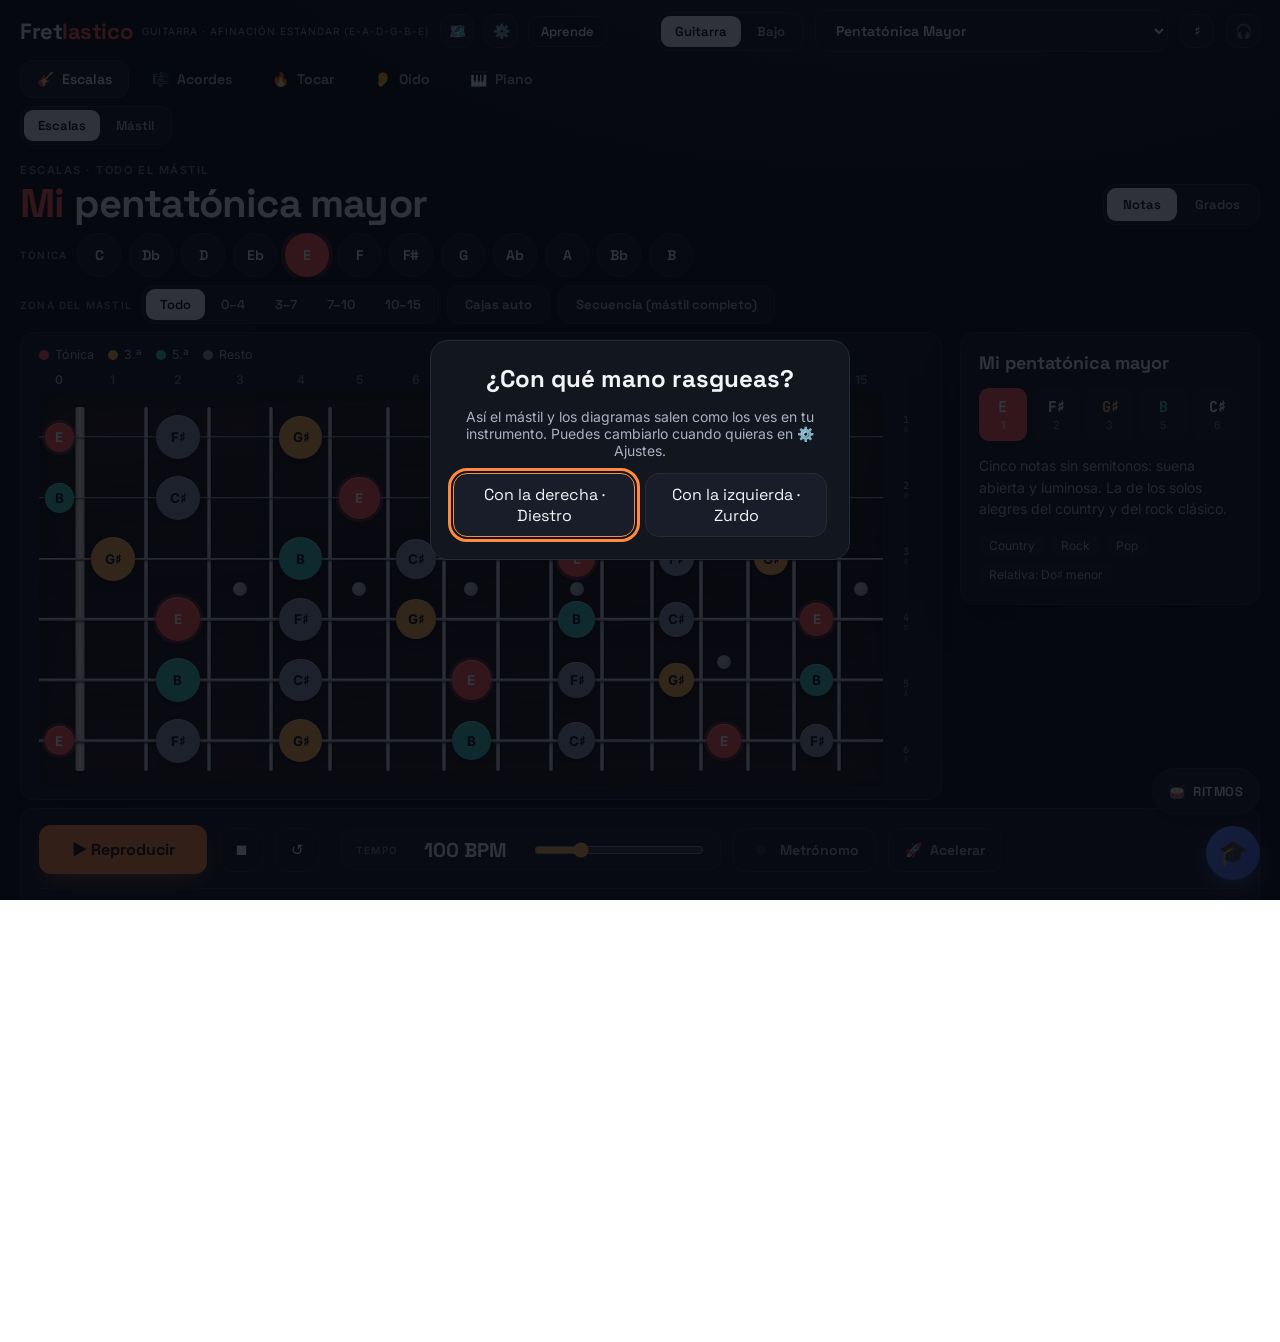
==== commit ea9fbcf4: "Ébano en el panel de práctica, Acordes, Tríadas y Aprende - Panel de práctica: transporte arriba (Re" ====
--- a/index.html
+++ b/index.html
@@ -566,7 +566,7 @@
 </div>
 
 <div class="triad-shell" id="triadShell" style="display:none;">
-  <details class="theory-section" id="triadTheorySection" open>
+  <details class="theory-section" id="triadTheorySection">
     <summary>Teoría de Tríadas</summary>
     <div class="theory-body">
       <p class="theory-note"><b>¿Cómo se compone una tríada?</b> Apilando dos terceras a partir de una
@@ -737,6 +737,18 @@
 </div>
 
 <div class="riff-panel">
+  <div class="practica-transporte">
+    <button class="play-btn" id="playRiffBtn">▶ Reproducir</button>
+    <button class="icon-btn" id="stopRiffBtn" title="Detener" disabled>⏹</button>
+    <button class="icon-btn" id="resetRiffBtn" title="Reset (detener y limpiar el mástil)">↺</button>
+    <div class="tempo-ctrl">
+      <span class="riff-label">Tempo</span>
+      <span id="bpmLabel">100 BPM</span>
+      <input type="range" id="bpmSlider" min="50" max="250" step="5" value="100" aria-label="Tempo">
+    </div>
+    <button class="toggle-practica" id="metroToggle" title="Metrónomo (clic audible independiente, mismo tempo)"><span class="metro-dot" id="metroDot"></span>Metrónomo</button>
+    <button class="toggle-practica" id="speedTrainerToggle" title="Entrenador de velocidad: sube el tempo automáticamente cada vuelta completa"><span aria-hidden="true">🚀</span>Acelerar</button>
+  </div>
   <div class="riff-controls-row">
     <span class="riff-label" id="riffPanelLabel">Riff de práctica</span>
     <div class="pill-group" id="patternGroup"></div>
@@ -758,18 +770,7 @@
         <button data-sig="7/8">7/8</button>
       </div>
     </div>
-    <div class="tempo-ctrl">
-      <span class="riff-label">Tempo</span>
-      <input type="range" id="bpmSlider" min="50" max="250" step="5" value="100">
-      <span id="bpmLabel">100 BPM</span>
-      <button class="icon-btn" id="metroToggle" title="Metrónomo (clic audible independiente, mismo tempo)">🥁</button>
-      <span class="metro-dot" id="metroDot"></span>
-      <button class="icon-btn" id="speedTrainerToggle" title="Entrenador de velocidad: sube el tempo automáticamente cada vuelta completa">🚀</button>
-    </div>
-    <button class="play-btn" id="playRiffBtn">▶ Reproducir</button>
-    <button class="icon-btn" id="stopRiffBtn" title="Detener" disabled>⏹</button>
-    <button class="icon-btn" id="resetRiffBtn" title="Reset (detener y limpiar el mástil)">↺</button>
-
+  </div>
 <div class="sub-row metro-advanced" id="metroAdvanced" style="display:none;">
   <span class="label">Subdivisión</span>
   <div class="pill-group" id="subdivGroup">
@@ -792,8 +793,6 @@
   </div>
 </div>
 <div class="compas-wheel" id="compasWheel" style="display:none;"></div>
-
-  </div>
   <pre id="tabDisplay"></pre>
 </div>
 <div class="sub-row" id="pickingModeRow" style="display:none;">
--- a/css/taller.css
+++ b/css/taller.css
@@ -771,3 +771,42 @@
   .escala-cab{ margin-top: 2px; align-items: center; }
   .escala-cab .seg button{ padding: 7px 12px; }
 }
+
+/* Panel de práctica (Ébano): transporte arriba (Reproducir, tempo, metrónomo, acelerar), el riff y el compás debajo,
+   los ajustes del metrónomo como sub-panel y la tablatura en su recuadro. */
+.riff-panel{ padding: 16px 18px; gap: 14px; }
+.practica-transporte{ display: flex; align-items: center; gap: 12px; flex-wrap: wrap; }
+.practica-transporte .play-btn{ min-width: 168px; }
+.practica-transporte .icon-btn{ width: 44px; height: 44px; font-size: calc(15px * var(--fs-scale)); }
+.practica-transporte .tempo-ctrl{ gap: 12px; margin-left: 10px; padding: 6px 14px; border-radius: 12px; background: var(--panel-2); border: 1px solid var(--panel-edge); }
+.practica-transporte .tempo-ctrl span#bpmLabel{ font: 700 calc(20px * var(--fs-scale)) var(--fuente-titulo); color: var(--ink); min-width: 96px; }
+.practica-transporte .tempo-ctrl input[type=range]{ width: 170px; accent-color: var(--f-tercera); }
+.toggle-practica{ display: inline-flex; align-items: center; gap: 8px; height: 44px; padding: 0 16px; border-radius: 12px; cursor: pointer;
+  background: var(--panel); border: 1px solid var(--panel-edge); color: var(--ink-secondary);
+  font: 600 calc(14px * var(--fs-scale)) var(--fuente-titulo); }
+.toggle-practica:hover{ border-color: var(--ink-faint); color: var(--ink); }
+.toggle-practica.active{ background: var(--ink); border-color: var(--ink); color: var(--bg); }
+.toggle-practica .metro-dot{ width: 10px; height: 10px; min-width: 10px; max-width: 10px; min-height: 10px; max-height: 10px; }
+.riff-controls-row{ gap: 12px; padding-top: 12px; border-top: 1px solid var(--panel-edge); }
+.timesig-badge{ border-radius: 10px; background: var(--panel-2); border: 1px solid var(--panel-edge); font-family: var(--fuente-titulo); }
+.metro-advanced{ background: var(--panel-2); border-radius: 12px; padding: 10px 14px; }
+.btn-compas{ border-radius: 10px; text-transform: none; letter-spacing: 0; }
+.riff-panel pre{ background: #0E1118; border: 1px solid var(--panel-edge); border-radius: 10px; padding: 12px 14px; overflow-x: auto;
+  font-size: calc(12px * var(--fs-scale)); color: var(--ink-secondary); }
+@media (max-width: 640px){
+  .practica-transporte{ gap: 8px; }
+  .practica-transporte .play-btn{ flex: 1; min-width: 0; }
+  .practica-transporte .tempo-ctrl{ order: 3; margin-left: 0; width: 100%; justify-content: space-between; }
+  .practica-transporte .tempo-ctrl input[type=range]{ flex: 1; width: auto; }
+  .toggle-practica{ order: 4; flex: 1; justify-content: center; }
+}
+
+/* Acordes (Ébano): la ficha del acorde con presencia, como la de Escalas */
+.chord-panel{ background: var(--panel); border: 1px solid var(--panel-edge); border-radius: 14px; box-shadow: 0 20px 50px -24px rgba(0,0,0,.85); }
+.chord-info{ gap: 12px; min-width: 220px; padding: 18px 20px; border-radius: 14px; background: var(--panel-2); border: 1px solid var(--panel-edge); }
+.chord-info-name{ font-size: calc(44px * var(--fs-scale)); letter-spacing: -0.02em; line-height: 1; color: var(--f-tonica); }
+.chord-info-tones{ font-size: calc(15px * var(--fs-scale)); color: var(--ink-secondary); letter-spacing: 0; line-height: 1.7; }
+.chord-info-tones b{ color: var(--ink-faint); font-weight: 600; font-size: calc(12px * var(--fs-scale)); text-transform: uppercase; letter-spacing: .1em; margin-right: 6px; }
+.chord-mini-card{ border-radius: 14px; background: var(--panel); border-color: var(--panel-edge); }
+.chord-mini-card .chord-mini-label{ font-size: calc(18px * var(--fs-scale)); }
+.chord-mini-card.current{ border-color: var(--accent-play); background: rgba(255,138,61,0.08); box-shadow: 0 0 0 1px var(--accent-play); }
